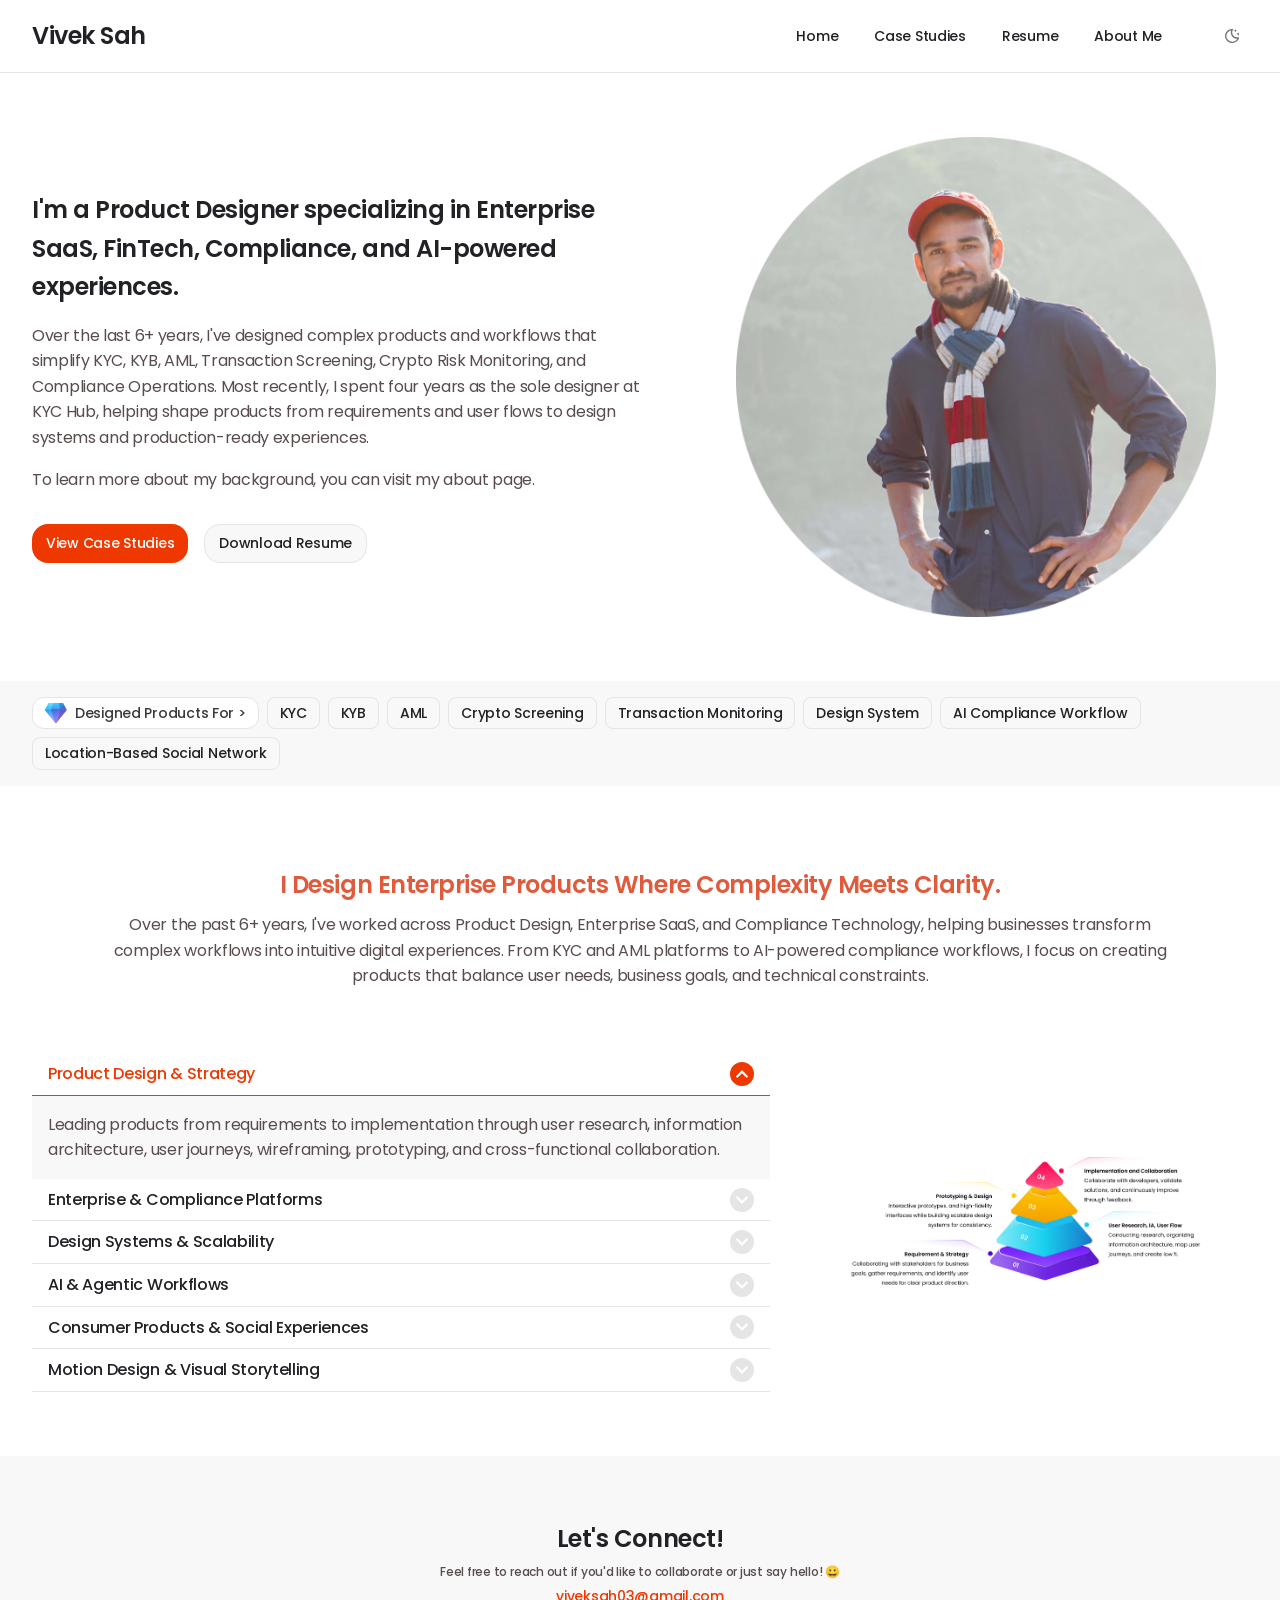
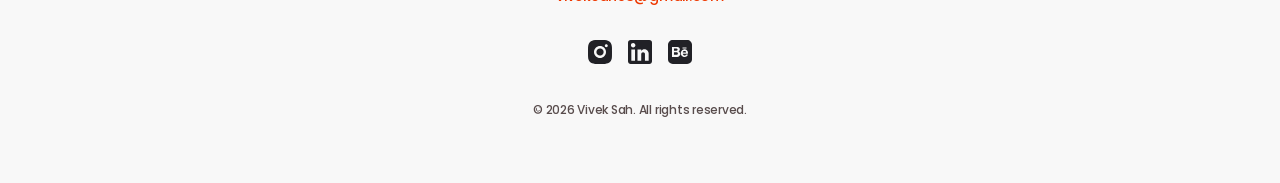
==== index.html @ 3f72e516 "Initial portfolio" ====
<!DOCTYPE html>
<html lang="en">

<head>
    <meta charset="UTF-8">
    <meta name="viewport" content="width=device-width, initial-scale=1.0">
    <title>Vivek Sah | Product Designer</title>

    <link rel="stylesheet" href="css/style.css">
    <link rel="preconnect" href="https://fonts.googleapis.com">
    <script src="https://ajax.googleapis.com/ajax/libs/jquery/3.5.1/jquery.min.js"></script>
</head>

<body>
    <div id="cursorGlow"></div>

    <header>
        <div
            style="display: flex; width: 100%; border-bottom: 1px solid var(--stroke); background-color: var(--primarycard);">

            <nav class="navbar">
                <div class="logo">Vivek Sah</div>
                <div class="navElement">
                    <div class="nav-links">
                        <a href="index.html" class="buttonText textButton">Home</a>
                        <a href="case-studies.html" class="buttonText textButton">Case Studies</a>
                        <a href="assets/Resume_2026_Vivek Sah.pdf" target="_blank"
                            class="buttonText textButton">Resume</a>
                        <a href="about.html" class="buttonText textButton">About Me</a>
                    </div>
                </div>

                <div class="colorModeSwitch">
                    <!-- <label for="darkMode" class="details">Dark Mode</label> -->

                    <label class="switch">
                        <input type="checkbox" name="darkModeSwitch" id="darkMode" value="on" onclick="setDarkMode()">
                        <!--<svg class="themeToggleMoon" width="17" height="16" viewBox="0 0 17 16" fill="none"
                        xmlns="http://www.w3.org/2000/svg">
                        <path
                            d="M14.3892 9.99071C13.4877 10.1674 12.5582 10.1424 11.6676 9.91724C10.7769 9.69213 9.94711 9.27259 9.23782 8.68874C8.52853 8.10488 7.95732 7.37121 7.56522 6.54041C7.17312 5.70961 6.96985 4.80229 6.97002 3.8836C6.97002 2.75038 7.21891 1.68794 7.7478 0.772493C6.4594 0.772899 5.1961 1.12888 4.09705 1.80123C2.998 2.47358 2.10583 3.43622 1.5188 4.58311C0.931774 5.73001 0.672665 7.01667 0.770012 8.30139C0.867359 9.5861 1.31739 10.819 2.07053 11.8644C2.82367 12.9097 3.8507 13.7269 5.03852 14.226C6.22633 14.7251 7.52884 14.8866 8.80259 14.6929C10.0763 14.4992 11.2719 13.9576 12.2576 13.128C13.2433 12.2983 13.981 11.2127 14.3892 9.99071ZM11.345 1.55027L11.3792 1.61249L11.4422 1.64749L11.38 1.68172L11.345 1.74472L11.3108 1.68249L11.2478 1.64749L11.31 1.61327L11.345 1.55027ZM14.3589 5.05027L14.4966 5.30149L14.7478 5.43916L14.4966 5.57683L14.3589 5.82805L14.2212 5.57683L13.97 5.43916L14.2212 5.30149L14.3589 5.05027Z"
                            stroke="#757575" stroke-width="1.5" />
                    </svg>-->
                        <svg class="themeToggleSun" width="14" height="14" viewBox="0 0 14 14" fill="none"
                            xmlns="http://www.w3.org/2000/svg">
                            <path fill-rule="evenodd" clip-rule="evenodd"
                                d="M7.63637 11.4546V14H6.36363V11.4546H7.63637ZM10.5998 9.69986L12.3997 11.4998L11.4998 12.3997L9.69986 10.5998L10.5998 9.69986ZM3.40018 9.69986L4.30014 10.5998L2.50022 12.3997L1.60027 11.4998L3.40018 9.69986ZM7.00001 3.52049C8.92169 3.52049 10.4795 5.0783 10.4795 7.00001C10.4795 8.92169 8.92169 10.4795 7.00001 10.4795C6.54283 10.4804 6.08997 10.391 5.66742 10.2165C5.24487 10.0419 4.86095 9.78563 4.53767 9.46235C4.21439 9.13908 3.95812 8.75515 3.78356 8.3326C3.609 7.91005 3.51959 7.4572 3.52046 7.00001C3.52046 5.0783 5.0783 3.52049 7.00001 3.52049ZM7.00001 4.79319C5.78121 4.79319 4.79319 5.78124 4.79319 7.00243C4.79264 7.29207 4.84928 7.57897 4.95987 7.84666C5.07045 8.11436 5.2328 8.35759 5.4376 8.5624C5.85125 8.97604 6.41258 9.20791 7.00001 9.20681V4.79319ZM14 6.36363V7.63637H11.4546V6.36363H14ZM2.54545 6.36363V7.63637H0V6.36363H2.54545ZM2.50022 1.60027L4.30014 3.40018L3.40018 4.30014L1.60027 2.50022L2.50022 1.60027ZM11.4998 1.60027L12.3997 2.50022L10.5998 4.30014L9.69986 3.40018L11.4998 1.60027ZM7.63634 0V2.54545H6.3636V0H7.63634Z"
                                fill="white" />
                        </svg>
                        <svg class="themeToggleMoon" width="14" height="14" viewBox="0 0 14 14" fill="none"
                            xmlns="http://www.w3.org/2000/svg">
                            <path fill-rule="evenodd" clip-rule="evenodd"
                                d="M7.84566 1.01613C7.42285 1.72375 7.21243 2.56308 7.21243 3.48766C7.21231 4.21729 7.37941 4.93857 7.7015 5.59843C8.0236 6.25812 8.49397 6.84065 9.07652 7.30433C9.65914 7.76792 10.3414 8.10191 11.0729 8.28077C11.8045 8.45946 12.5688 8.4792 13.3093 8.33898L14.49 8.11494L14.1086 9.21839C13.6862 10.4402 12.9228 11.5263 11.9032 12.3559C10.8837 13.1852 9.64649 13.727 8.32925 13.9206C7.01199 14.1141 5.66429 13.9521 4.43592 13.4532C3.20753 12.9541 2.14451 12.137 1.3656 11.0919C0.586789 10.0467 0.121428 8.81367 0.0206845 7.52925C-0.0799929 6.24467 0.188219 4.9573 0.795335 3.81049C1.40247 2.6639 2.32581 1.70077 3.46236 1.02848C4.59894 0.356407 5.90656 0.000545424 7.2389 0H8.45334L7.84566 1.01613ZM6.10566 1.52596C5.4268 1.65425 4.77285 1.89731 4.1777 2.24925C3.26115 2.79143 2.51672 3.56765 2.02711 4.49232C1.53746 5.4172 1.3209 6.45533 1.4021 7.49132C1.48336 8.52708 1.85895 9.52135 2.48697 10.3642C3.11517 11.2071 3.97261 11.8661 4.9633 12.2686C5.95394 12.6709 7.04066 12.8013 8.10296 12.6452C9.16537 12.4889 10.1631 12.0519 10.9853 11.383C11.5179 10.9496 11.9623 10.4286 12.3029 9.84818C11.7688 9.84759 11.2343 9.78579 10.7134 9.65854C9.78124 9.43068 8.91195 9.00556 8.16957 8.41484C7.42726 7.82401 6.82903 7.08117 6.41862 6.24056C6.00827 5.39989 5.79531 4.48162 5.79544 3.55205C5.79544 2.85313 5.89444 2.17004 6.10566 1.52596Z"
                                fill="#757575" />
                            <path
                                d="M13.8148 4.43675L15 5.00745L13.8148 5.57726L13.2244 6.72305L12.6341 5.57726L11.4488 5.00745L12.6341 4.43675L13.2244 3.29096L13.8148 4.43675Z"
                                fill="#757575" />
                            <path
                                d="M10.8886 1.24635L11.8868 1.72707L10.8886 2.20779L10.3922 3.17188L9.89497 2.20779L8.89678 1.72707L9.89497 1.24635L10.3922 0.282259L10.8886 1.24635Z"
                                fill="#757575" />
                        </svg>


                    </label>
                </div>

                <div class="hamburgerMenu">
                    <svg class="hamburgerIcon" width="16" height="12" viewBox="0 0 16 12" fill="none"
                        xmlns="http://www.w3.org/2000/svg">
                        <path d="M1 11H15M1 6H15M1 1H15" stroke="var(--extraDark)" stroke-width="2"
                            stroke-linecap="round" stroke-linejoin="round" />
                    </svg>
                    <svg class="drawerCloseIcon" width="13" height="13" viewBox="0 0 13 13" fill="none"
                        xmlns="http://www.w3.org/2000/svg">
                        <path d="M1.25 1.25L11.25 11.25M1.25 11.25L11.25 1.25" stroke="var(--extraDark)"
                            stroke-width="2.5" stroke-linecap="round" stroke-linejoin="round" />
                    </svg>



                </div>




            </nav>
        </div>
    </header>
    <div class="drawer">
        <div class="drawerlinks">
            <a href="index.html" class="buttonText textButton">Home</a>
            <a href="case-studies.html" class="buttonText textButton">Case Studies</a>
            <a href="assets/Resume_2026_Vivek Sah.pdf" target="_blank" class="buttonText textButton">Resume</a>
            <a href="about.html" class="buttonText textButton">About Me</a>
        </div>
    </div>

    <div id="productModal" class="modal">

        <div class="modalContent">

            <button class="closeModal">&times;</button>

            <div class="modalImage">
                <img id="modalImg" src="" alt="">
            </div>

            <div class="modalBody">

                <span id="modalCategory" class="modalCategory snippet"></span>

                <h2 id="modalTitle" class="primaryHeading"></h2>

                <p id="modalDescription" class="details"></p>

                <div id="modalTags" class="modalTags snippet"></div>
                <div class="navButton">
                    <div class="modalNavigation">

                        <button id="prevProject" class="modalNavBtn ">
                            ← Previous
                        </button>

                        <button id="nextProject" class="modalNavBtn">
                            Next →
                        </button>

                    </div>
                </div>

            </div>

        </div>

    </div>

    <div class="mainScreen reveal">

        <section> <!--Hero Section-->

            <div class="heroContent">
                <div class="textContent">
                    <p class="primaryHeading">I'm a Product Designer specializing in Enterprise SaaS, FinTech,
                        Compliance,
                        and AI-powered experiences.</p>

                    <p class="details">Over the last 6+ years, I've designed complex products and workflows that
                        simplify
                        KYC, KYB, AML, Transaction Screening, Crypto Risk Monitoring, and Compliance Operations. Most
                        recently, I spent four years as the sole designer at KYC Hub, helping shape products from
                        requirements and user flows to design systems and production-ready experiences.</p>

                    <p class="details">To learn more about my background, you can visit my about page.</p>
                </div>
                <div class="heroButtons">
                    <a href="#" class="button buttonText">View Case Studies</a>
                    <a href="assets/Resume_2026_Vivek Sah.pdf" target="_blank" class="extraButton buttonText">Download
                        Resume</a>
                </div>
            </div>
            <div class="heroImage">
                <img src="assets/heroImage.png" alt="Hero Image">
            </div>
        </section>
        <div style="display: flex; background-color: var(--bg2); width: 100%; ">
            <div class="caraousel">

                <div class="caraouselHero">
                    <svg width="22" height="20" viewBox="0 0 22 20" fill="none" xmlns="http://www.w3.org/2000/svg">
                        <path
                            d="M8.65783 0H3.85037C3.70764 4.78952e-06 3.56773 0.0397217 3.44628 0.114707C3.32484 0.189693 3.22665 0.29699 3.16271 0.424595L0.0859375 6.57814H7.01329L8.65783 0Z"
                            fill="url(#paint0_linear_1_32778)" />
                        <path
                            d="M14.5273 6.57814L12.8828 0H17.6903C17.833 4.78952e-06 17.9729 0.0397217 18.0944 0.114707C18.2158 0.189693 18.314 0.29699 18.3779 0.424595L21.4547 6.57814H14.5273Z"
                            fill="url(#paint1_linear_1_32778)" />
                        <path
                            d="M7.71771 0.583048C7.75923 0.41657 7.85523 0.268754 7.99042 0.163107C8.12562 0.0574598 8.29225 4.74e-05 8.46383 0H13.079C13.2506 4.74e-05 13.4172 0.0574598 13.5524 0.163107C13.6876 0.268754 13.7836 0.41657 13.8251 0.583048L15.3635 6.73659C15.3789 6.79813 15.3866 6.86018 15.3866 6.92274H6.15625C6.15632 6.85998 6.16407 6.79747 6.17933 6.73659L7.71771 0.583048Z"
                            fill="url(#paint2_linear_1_32778)" />
                        <path
                            d="M7.02764 6.1543H0.294119L0.0818214 6.57889C0.0152814 6.71138 -0.0115519 6.86027 0.00455095 7.00766C0.0206538 7.15504 0.0790065 7.29463 0.172586 7.40962L10.1721 19.7167C10.2429 19.8036 10.3319 19.874 10.4328 19.9229C10.5337 19.9718 10.6441 19.998 10.7562 19.9998C10.8684 20.0016 10.9795 19.9788 11.0819 19.9331C11.1843 19.8874 11.2754 19.8198 11.349 19.7352L7.02764 6.1543Z"
                            fill="url(#paint3_linear_1_32778)" />
                        <path
                            d="M10.1953 19.7352L14.5166 6.1543H21.2502L21.4625 6.57889C21.529 6.71138 21.5558 6.86027 21.5397 7.00766C21.5236 7.15504 21.4653 7.29463 21.3717 7.40962L11.3722 19.7167C11.3013 19.8036 11.2123 19.874 11.1114 19.9229C11.0105 19.9718 10.9002 19.998 10.788 19.9998C10.6759 20.0016 10.5648 19.9788 10.4624 19.9331C10.36 19.8874 10.2689 19.8198 10.1953 19.7352Z"
                            fill="url(#paint4_linear_1_32778)" />
                        <path
                            d="M6.32516 6.1543L6.17901 6.73735C6.14493 6.87431 6.14919 7.01801 6.19132 7.15271L10.0373 19.4598C10.0864 19.616 10.184 19.7524 10.316 19.8493C10.448 19.9462 10.6074 19.9984 10.7711 19.9984C10.9348 19.9984 11.0942 19.9462 11.2262 19.8493C11.3582 19.7524 11.4558 19.616 11.5049 19.4598L15.3509 7.15271C15.393 7.01801 15.3973 6.87431 15.3632 6.73735L15.217 6.1543H6.32516Z"
                            fill="url(#paint5_linear_1_32778)" />
                        <path
                            d="M3.84625 1.48626e-06C3.70352 6.27577e-06 3.56361 0.0397232 3.44217 0.114709C3.32072 0.189695 3.22254 0.296992 3.15859 0.424596L0.0818214 6.57814C0.0152814 6.71063 -0.0115519 6.85953 0.00455095 7.00691C0.0206538 7.15429 0.0790065 7.29388 0.172586 7.40887L10.1721 19.716C10.2442 19.8047 10.3352 19.8762 10.4385 19.9254C10.5417 19.9745 10.6546 20 10.769 20C10.8833 20 10.9963 19.9745 11.0995 19.9254C11.2028 19.8762 11.2938 19.8047 11.3659 19.716L21.3654 7.40887C21.4592 7.29403 21.5179 7.15452 21.5342 7.00714C21.5506 6.85975 21.524 6.71077 21.4577 6.57814L18.3809 0.424596C18.3169 0.296758 18.2184 0.189306 18.0967 0.114304C17.975 0.0393028 17.8347 -0.000279558 17.6917 1.48626e-06H3.84625Z"
                            fill="url(#paint6_linear_1_32778)" fill-opacity="0.7" />
                        <defs>
                            <linearGradient id="paint0_linear_1_32778" x1="7.43327" y1="-2.7414" x2="3.87037"
                                y2="5.78433" gradientUnits="userSpaceOnUse">
                                <stop stop-color="#9FF0F9" />
                                <stop offset="1" stop-color="#29C3FF" />
                            </linearGradient>
                            <linearGradient id="paint1_linear_1_32778" x1="15.9442" y1="-2.37097e-08" x2="20.004"
                                y2="10.2026" gradientUnits="userSpaceOnUse">
                                <stop stop-color="#0FAFFF" />
                                <stop offset="1" stop-color="#102784" />
                            </linearGradient>
                            <linearGradient id="paint2_linear_1_32778" x1="10.7714" y1="0" x2="10.7714" y2="8.65342"
                                gradientUnits="userSpaceOnUse">
                                <stop stop-color="#3BD5FF" />
                                <stop offset="1" stop-color="#367AF2" />
                            </linearGradient>
                            <linearGradient id="paint3_linear_1_32778" x1="2.00327" y1="3.3852" x2="10.489" y2="19.7536"
                                gradientUnits="userSpaceOnUse">
                                <stop stop-color="#0094F0" />
                                <stop offset="1" stop-color="#6CE0FF" />
                            </linearGradient>
                            <linearGradient id="paint4_linear_1_32778" x1="24.2146" y1="-0.768443" x2="11.5706"
                                y2="18.1968" gradientUnits="userSpaceOnUse">
                                <stop stop-color="#1B44B1" />
                                <stop offset="1" stop-color="#2052CB" />
                            </linearGradient>
                            <linearGradient id="paint5_linear_1_32778" x1="10.7649" y1="1.30838" x2="10.7649"
                                y2="19.9998" gradientUnits="userSpaceOnUse">
                                <stop stop-color="#2052CB" />
                                <stop offset="1" stop-color="#0FAFFF" />
                            </linearGradient>
                            <linearGradient id="paint6_linear_1_32778" x1="-2.1873" y1="-18.8329" x2="15.0211"
                                y2="21.6189" gradientUnits="userSpaceOnUse">
                                <stop offset="0.533" stop-color="#FF6CE8" stop-opacity="0" />
                                <stop offset="1" stop-color="#FF6CE8" />
                            </linearGradient>
                        </defs>
                    </svg>

                    <p class="snippetHeader">Designed Products For ></p>
                </div>

                <div class="chips" data-title="Know Your Customer (KYC) Platform"
                    data-category="Enterprise Compliance Platform"
                    data-description="<b>Overview</b><br>The KYC platform enabled organizations to verify customer identities through configurable compliance workflows. Businesses could create custom verification journeys by combining multiple checks, while end users completed these checks through a secure verification portal. My responsibility was to redesign the entire experience, making complex compliance processes intuitive for both administrators and customers.<br><br><b>The Challenge</b><br>When I joined the project, the KYC module contained outdated interfaces, incomplete user journeys, and supported only a limited number of verification checks. As regulatory requirements evolved, new verification methods needed to be integrated without increasing complexity for either businesses or end users.<br><br>Another major challenge was translating highly technical backend responses&mdash;often thousands of lines of JSON returned from government verification systems&mdash;into clear, actionable reports that compliance teams could understand at a glance.<br><br><b>My Role</b><br>As the sole Product Designer, I owned the complete UX and UI design process from requirements to developer handoff.<br><br>I designed:<br>&bull; Configurable KYC workflow builder for enterprise clients<br>&bull; Customer verification journeys delivered through email invitations<br>&bull; Document collection, live video verification, voice analysis, and identity verification screens<br>&bull; Status tracking and notification flows<br>&bull; Compliance dashboards for reviewing completed checks<br>&bull; Interactive verification reports and downloadable PDF reports<br>&bull; Information architecture and data visualization for complex government verification responses<br><br>I collaborated closely with product managers and developers to ensure every workflow aligned with backend capabilities while remaining simple and intuitive for users.<br><br><b>Design Approach</b><br>A significant part of the project involved analyzing complex API responses from multiple verification providers. Rather than exposing raw technical data, I summarized critical information into structured reports, making it easier for compliance teams to review customer verification results efficiently.<br><br>I also designed reusable patterns that allowed newly introduced compliance checks to be integrated into the platform without redesigning the entire experience, making the product more scalable as regulations evolved.<br><br><b>Impact</b><br>The redesigned KYC experience established a scalable foundation for future verification workflows. By simplifying complex compliance data into intuitive user experiences, the platform enabled organizations to onboard customers more efficiently while providing compliance teams with clear, actionable verification reports. <br><br><b><i>Design Highlight :</i></b> Transformed complex government verification responses and large API payloads into concise, human-readable compliance reports, reducing cognitive load for enterprise users.<br>"
                    data-image="images/kycDashboard.png"
                    data-tags="UI/UX Design, UX Strategy, Enterprise SaaS, Workflow Design, Information Architecture, Dashboard Design, Data Visualization, Design Systems, Prototyping, Developer Handoff">
                    <p class="buttonText">KYC</p>
                </div>
                <div class="chips" data-title="Know Your Business (KYB) Platform"
                    data-category="Enterprise Compliance Platform"
                    data-description="<b>Overview</b><br>The KYB (Know Your Business) platform enabled organizations to verify corporate entities through comprehensive compliance workflows. Unlike traditional KYC, business verification involved multiple legal entities, directors, shareholders, Ultimate Beneficial Owners (UBOs), and interconnected corporate structures. My role was to transform this highly complex ecosystem into an intuitive experience that compliance teams could navigate with confidence.<br><br><b>The Challenge</b><br>Business verification extended far beyond a single company profile. A corporate entity could contain multiple subsidiaries, directors, shareholders, and UBOs, each requiring their own verification and compliance checks. This created deeply nested corporate hierarchies that were difficult to visualize, navigate, and monitor.<br><br>The biggest challenge was enabling users to understand the health of an entire corporate structure without overwhelming them with information. Compliance teams needed instant visibility into failed checks, pending verifications, ownership structures, and business relationships across every level of the hierarchy.<br><br><b>My Role</b><br>As the sole Product Designer, I owned the end-to-end design of the KYB experience.<br><br>I designed:<br>&bull; Corporate onboarding and verification workflows<br>&bull; Multi-level Data Rooms for business document collection<br>&bull; Multi-user collaboration with delegated verification tasks<br>&bull; Business profiles powered by government registry data<br>&bull; UBO and shareholding visualization<br>&bull; Director and individual verification journeys<br>&bull; Compliance dashboards and enterprise reporting<br>&bull; Interactive PDF reports<br>&bull; Navigation systems for deeply nested corporate structures<br><br>I collaborated closely with product managers and engineers to ensure the experience remained scalable while supporting evolving regulatory requirements.<br><br><b>Design Approach</b><br>The most challenging aspect of the project was representing unlimited corporate hierarchies in a way that remained easy to navigate.<br><br>Inspired by node-based systems commonly used in visual effects software, I designed an expandable hierarchical navigation model that allowed users to progressively explore corporate structures instead of loading every entity simultaneously.<br><br>Each node represented a company or individual and could be expanded to reveal its child entities. Warning indicators propagated upward through the hierarchy, allowing compliance teams to immediately identify risks even when issues originated several levels deep. This dramatically improved navigation while reducing cognitive overload in enterprise workflows.<br><br>To support distributed business verification, I also designed collaborative Data Rooms where organizations could invite colleagues to complete assigned compliance tasks, enabling multiple stakeholders to participate in the verification process while maintaining workflow dependencies.<br><br><b>Impact</b><br>The redesigned KYB platform transformed one of the most complex compliance workflows into a structured and scalable experience. By combining hierarchical navigation, collaborative verification, and enterprise reporting, the platform enabled compliance teams to efficiently manage large corporate structures while quickly identifying risks across interconnected entities. <br><br><b><i>Design Highlight :</i></b> Designed a scalable node-based navigation system for unlimited corporate hierarchies, allowing compliance teams to instantly identify risks across deeply nested business structures without losing context.<br>"
                    data-image="images/kybDashboard.png"
                    data-tags="Product Design, Enterprise SaaS, Information Architecture, Complex Data Visualization, Workflow Design, Dashboard Design, Interaction Design, Design Systems, UX Strategy, Developer Collaboration">
                    <p class="buttonText">KYB</p>
                </div>
                <div class="chips" data-title="Anti-Money Laundering (AML) Platform"
                    data-category="Risk & Compliance Platform"
                    data-description="<b>Simplifying global sanctions and risk screening through intelligent search and entity resolution</b><br><br><b>Overview</b><br>The AML (Anti-Money Laundering) platform enabled financial institutions to screen individuals and organizations against global sanctions lists, politically exposed persons (PEPs), watchlists, adverse media, and other risk intelligence sources. My role was to redesign the platform to help compliance teams quickly identify genuine risks while minimizing false positives.<br><br><b>The Challenge</b><br>AML screening relies on data aggregated from multiple global sources, often returning hundreds or even thousands of potential matches for a single search. Compliance analysts needed to determine whether a result represented the correct entity while reviewing sanctions, watchlists, adverse media, ownership structures, and business relationships.<br><br>The challenge was not simply displaying data&mdash;it was helping users efficiently refine searches, resolve ambiguous matches, and understand complex relationships without becoming overwhelmed.<br><br><b>My Role</b><br>As the Product Designer, I redesigned the AML screening experience from search to investigation.<br><br>My contributions included:<br>&bull; Advanced entity search with rich filtering and refinement<br>&bull; Entity Resolution workflows for reviewing potential matches<br>&bull; Match scoring and confidence indicators<br>&bull; AI-assisted search refinement using natural language context<br>&bull; Comprehensive entity profile pages with risk summaries<br>&bull; Relationship graphs for businesses and related individuals<br>&bull; Adverse Media exploration with tagging, scoring, and filtering<br>&bull; Sanctions, PEP, and Watchlist visualization<br>&bull; Ongoing monitoring and scheduled screening workflows<br>&bull; Alert configuration for changes in entity risk status<br><br><b>Design Approach</b><br>Rather than exposing users to large volumes of raw screening data, I focused on progressive investigation.<br><br>The experience began with a concise risk summary, allowing analysts to quickly assess whether an entity required further review. From there, users could progressively drill into detailed profiles, relationship networks, adverse media, and regulatory information only when necessary.<br><br>To improve search accuracy, I designed advanced filtering and an Entity Resolution workflow that helped analysts compare potential matches, reduce false positives, and identify the most relevant result.<br><br>One of the key additions was AI-assisted search refinement, allowing users to provide additional contextual information about an entity. The system used this context to progressively narrow search results, improving both efficiency and accuracy.<br><br><b>Impact</b><br>The redesigned AML platform transformed complex global screening into a structured investigation workflow. By combining intelligent search, entity resolution, relationship visualization, AI-assisted refinement, and continuous monitoring, the experience enabled compliance teams to investigate high-risk entities more efficiently while reducing the effort required to navigate large datasets."
                    data-image="images/AML.png"
                    data-tags="Product Design, Enterprise SaaS, Information Architecture, Data Visualization, Entity Resolution, Search Experience Design, Relationship Mapping, AI-Assisted UX, Dashboard Design, Workflow Design">
                    <p class="buttonText">AML</p>
                </div>
                <div class="chips" data-title="Crypto Screening Platform" data-category="Blockchain Risk Intelligence"
                    data-description="<b>Visualizing blockchain transactions and risk intelligence for crypto investigations</b><br><br><b>Overview</b><br>The Crypto Screening platform helped compliance teams investigate cryptocurrency wallets, monitor blockchain transactions, assess financial risks, and detect suspicious activity. As cryptocurrency adoption accelerated, the platform enabled organizations to screen wallets, trace fund movements, and perform continuous monitoring across blockchain networks.<br><br><b>The Challenge</b><br>Blockchain data is inherently complex. A single wallet can be connected to thousands of transactions, multiple counterparties, and various cryptocurrencies. Compliance analysts needed to understand where funds originated, where they moved, and whether any wallet or transaction was associated with high-risk activity.<br><br>The challenge was to transform large, interconnected blockchain datasets into an intuitive investigation experience that allowed users to quickly identify suspicious behavior without getting lost in transaction history.<br><br><b>My Role</b><br>As the Product Designer, I designed the complete investigation experience across wallet screening, blockchain visualization, and monitoring workflows.<br><br>My contributions included:<br>&bull; Wallet and transaction search experiences<br>&bull; Wallet profile dashboards with risk summaries<br>&bull; Risk scoring (0&ndash;100) and key risk indicators<br>&bull; Interactive blockchain transaction visualization<br>&bull; Expandable transaction graphs with drill-down capabilities<br>&bull; Wallet investigation and monitoring workflows<br>&bull; Rule-based alert configuration<br>&bull; AI &amp; ML-assisted remediation platform<br>&bull; Wallet reports with transaction analytics and volume distribution<br>&bull; Cryptocurrency-specific dashboards and flow visualizations<br><br><b>Design Approach</b><br>The core challenge was helping analysts investigate blockchain activity visually rather than through endless tables of transactions.<br><br>I designed an interactive node-based blockchain graph where every transaction and wallet could be explored progressively. Users could expand transaction paths, inspect connected wallets, initiate screenings, view wallet profiles, or report suspicious activity directly from the visualization.<br><br>To support continuous compliance, I also designed investigation workflows where analysts could add wallets to monitoring lists, define rule-based conditions, and receive alerts whenever suspicious transactions or behavioral patterns matched predefined criteria.<br><br>The reporting experience combined wallet intelligence, transaction summaries, risk indicators, volume distribution, and key behavioral metrics into a single investigation dashboard, allowing analysts to understand a wallet's overall risk without manually reviewing every transaction.<br><br><b>Impact</b><br>The redesigned Crypto Screening platform transformed blockchain analysis into an intuitive visual investigation experience. By combining interactive transaction graphs, intelligent search, risk scoring, continuous monitoring, and AI-assisted remediation, the platform enabled compliance teams to investigate crypto activity more efficiently while maintaining visibility across complex blockchain networks."
                    data-image="images/cryptoDashboard.png"
                    data-tags="Product Design, Enterprise SaaS, Blockchain UX, Data Visualization, Network Graph Design, Workflow Design, Dashboard Design, Risk Analysis, AI-Assisted UX, Information Architecture">
                    <p class="buttonText">Crypto Screening</p>
                </div>
                <div class="chips" data-title="Transaction Monitoring System" data-category="Financial Crime Prevention"
                    data-description="<b>Designing an enterprise-grade AML transaction monitoring platform for banks using automation, AI, workflow orchestration, and configurable compliance systems.</b><br><br><b>Overview</b><br>The Transaction Monitoring platform was built as a complete enterprise solution for banks and financial institutions to monitor customer activity, accounts, and financial transactions in real time. Unlike traditional compliance dashboards, this platform handled the entire lifecycle&mdash;from data ingestion and rule configuration to alert remediation, investigation, regulatory reporting, user management, and AI-assisted decision making.<br><br>The system supported both historical and live transaction monitoring while enabling organizations to configure their own compliance rules, automate investigations, and significantly reduce manual operational effort.<br><br><b>The Challenge</b><br>Banks receive millions of transactions every day, each originating from different banking systems with completely different data structures.<br><br>Before monitoring could even begin, data had to be imported, mapped, validated, categorized, linked to customers and accounts, processed through configurable compliance rules, and finally investigated by multiple compliance teams.<br><br>The challenge wasn't simply designing dashboards&mdash;it was designing an ecosystem where highly technical implementation teams, compliance analysts, reviewers, approvers, administrators, and auditors could all work together without increasing operational complexity.<br><br><b>My Role</b><br>As the sole Product Designer, I designed the platform end-to-end, collaborating closely with Product Managers, Engineering, and Compliance teams.<br><br>My responsibilities included designing:<br>&bull; Data ingestion &amp; mapping workflows<br>&bull; Customer, Account &amp; Transaction datasets<br>&bull; Rule Engine<br>&bull; Sandbox testing environment<br>&bull; Compliance approval workflow<br>&bull; Alert Management<br>&bull; Investigation dashboards<br>&bull; Remediation workflows<br>&bull; AI &amp; ML-assisted alert resolution<br>&bull; Reporting &amp; regulatory filing<br>&bull; Customer, Account &amp; Transaction profiles<br>&bull; User Access Management (UAM)<br>&bull; Personalization &amp; theming<br>&bull; Enterprise Design System<br><br><b>Key Design Challenges</b><br><br><b>1. Simplifying Complex Data Ingestion</b><br>Every financial institution stores customer, account, and transaction data differently.<br><br>Instead of overwhelming users with technical configuration screens, I designed a guided ingestion workflow where users:<br>&bull; Selected the data type (Customer, Account, Transaction)<br>&bull; Reused previous mapping templates or created new ones<br>&bull; Uploaded sample data for automatic attribute detection<br>&bull; Mapped fields visually<br>&bull; Created additional custom attributes without impacting compliance rules<br>&bull; Configured batch uploads or real-time API integrations<br><br>Large offline imports were processed asynchronously with progress indicators, notifications, and detailed completion summaries.<br><br><b>2. Making Massive Datasets Usable</b><br>Once data entered the platform, users needed to navigate millions of records efficiently.<br><br>I designed dataset dashboards that summarized:<br>&bull; Total records<br>&bull; Alert counts<br>&bull; Severity distribution<br>&bull; Applied compliance rules<br>&bull; Search &amp; filtering<br>&bull; Rule assignment<br>&bull; Dataset insights<br><br>Each dataset was deeply connected with Customer, Account, and Transaction profiles, allowing investigators to move between related entities without losing context.<br><br><b>3. Safe Rule Configuration</b><br>One of the biggest product risks was publishing an incorrect compliance rule.<br><br>A poorly configured rule could instantly generate thousands&mdash;or even millions&mdash;of false alerts across both historical and live transaction data.<br><br>To eliminate this risk, I designed a controlled governance workflow.<br><br>Instead of allowing direct publishing, every rule followed a structured lifecycle:<br>Creator &rarr; Reviewer &rarr; Sandbox Testing &rarr; Approver &rarr; Publisher<br><br>A dedicated Sandbox environment allowed reviewers to test rules against large sample datasets before deployment.<br><br>Every review included:<br>&bull; Comments<br>&bull; Chat<br>&bull; Audit logs<br>&bull; Status tracking<br>&bull; Version history<br>&bull; Rollbacks<br><br>This significantly reduced operational risk while giving compliance teams confidence before activating new monitoring logic.<br><br><b>4. Automating Alert Remediation</b><br>Alert management was another major UX challenge.<br><br>Thousands of alerts could be generated daily.<br><br>Rather than relying on manual assignment, I designed an automation engine that distributed alerts based on:<br>&bull; Compliance officer roles<br>&bull; Team quotas<br>&bull; Workload capacity<br>&bull; Configurable business conditions<br><br>Alerts automatically progressed through configurable approval workflows while maintaining complete audit trails, comments, chat history, regulatory actions, and investigation logs.<br><br>The result was a collaborative remediation platform instead of isolated alert queues.<br><br><b>5. AI &amp; Machine Learning Assisted Investigation</b><br>One of the most innovative parts of the platform was integrating Machine Learning into repetitive compliance decisions.<br><br>Compliance officers frequently resolved identical alerts for trusted customers.<br><br>Instead of forcing analysts to repeat the same work, we designed an ML-assisted workflow that learned from previous remediation decisions.<br><br>When similar alerts appeared for the same customer under matching conditions, the system suggested&mdash;or automatically performed&mdash;the same resolution while notifying investigators and maintaining complete audit logs.<br><br>This dramatically reduced repetitive investigation work without sacrificing transparency or regulatory oversight.<br><br><b>6. Unified Customer Intelligence</b><br>Customer, Account, and Transaction modules were designed as interconnected investigation hubs rather than isolated pages.<br><br>Each profile combined:<br>&bull; Relationship graphs<br>&bull; Linked accounts<br>&bull; Transaction history<br>&bull; AML screening<br>&bull; Risk categories<br>&bull; Alerts<br>&bull; Rule matches<br>&bull; Behaviour analytics<br>&bull; AI-generated patterns<br>&bull; Velocity &amp; volume analysis<br>&bull; Complete activity logs<br><br>Investigators could understand an entity's entire financial behaviour from a single interface.<br><br><b>7. User Access Management (UAM)</b><br>One of the platform's largest administrative components was User Access Management.<br><br>Instead of assigning permissions directly to users, I designed a scalable hierarchy:<br>Permissions &rarr; Policies &rarr; Roles &rarr; Users / User Groups<br><br>Permissions were divided into:<br>&bull; Screen access<br>&bull; Action permissions<br><br>This hierarchy dramatically simplified administration while ensuring permission inheritance happened automatically whenever roles changed.<br><br><b>8. Personalization</b><br>Enterprise users spend hours inside monitoring platforms every day.<br><br>To improve comfort and productivity, I designed a lightweight personalization system where users could customize:<br>&bull; Theme colors<br>&bull; Typography<br>&bull; Border radius<br>&bull; Visual density<br>&bull; Interface styling<br><br>The system was intentionally simple, requiring only a small set of configurable design tokens while maintaining consistency across the application.<br><br><b>Impact</b><br>The final platform transformed transaction monitoring into a highly configurable enterprise compliance ecosystem.<br><br>It enabled banks to:<br>&bull; Import data from multiple banking systems<br>&bull; Configure compliance rules safely<br>&bull; Test rules before deployment<br>&bull; Automate alert assignment<br>&bull; Reduce repetitive investigations using ML<br>&bull; Collaborate through structured remediation workflows<br>&bull; Manage permissions at enterprise scale<br>&bull; Personalize analyst workspaces<br>&bull; Maintain complete auditability across the compliance lifecycle"
                    data-image="images/transactionMonitoring.png"
                    data-tags="Enterprise Product Design, Workflow Automation, Data Visualization, Information Architecture, Complex Dashboard Design, Design Systems, Compliance UX, Rule Engine Design, User Access Management (RBAC/UAM), AI & ML-Assisted UX, Behavior Analytics, Financial Crime Compliance, Cross-functional Product Design">
                    <p class="buttonText">Transaction Monitoring</p>
                </div>
                <div class="chips" data-title="Enterprise Design System & Workspace Personalization"
                    data-category="Design System"
                    data-description="<b>Building a scalable design system for a highly configurable compliance platform</b><br><br><b>Overview</b><br>As the Transaction Monitoring platform evolved into a large enterprise ecosystem, maintaining consistency across hundreds of screens, dashboards, graphs, forms, and workflows became increasingly challenging. I led the design of a reusable design system that not only standardized the product but also enabled organizations and individual users to personalize their workspace without compromising usability or consistency.<br><br>Unlike traditional design systems that remain static within design files, this system was built with runtime customization in mind, allowing administrators and compliance officers to modify themes, layouts, widgets, and visual preferences directly from the application.<br><br><b>The Challenge</b><br>Enterprise compliance platforms contain an enormous number of reusable UI patterns&mdash;from dashboards and forms to tables, graphs, workflows, and investigation screens. Different organizations also have unique preferences for data visualization, branding, and workspace layouts.<br><br>The challenge was to create a single design language that remained scalable across the platform while giving users the flexibility to personalize their experience without requiring engineering changes.<br><br><b>My Role</b><br>As the sole Product Designer, I established the visual foundation of the platform by designing:<br>&bull; Reusable component library<br>&bull; Typography system<br>&bull; Semantic color system<br>&bull; Design tokens &amp; variables<br>&bull; Form components and validation patterns<br>&bull; Dashboard layouts<br>&bull; Widget framework<br>&bull; Chart and graph components<br>&bull; Personalization controls<br>&bull; Theme management<br>&bull; Enterprise UI standards<br><br><b>Design Approach</b><br><br><b>Reusable Components for Enterprise Scale</b><br>I created a comprehensive component library covering buttons, cards, tables, filters, forms, inputs, dropdowns, navigation patterns, status indicators, modals, notifications, graphs, workflow nodes, and dashboard widgets.<br><br>Every component followed consistent spacing, interaction states, accessibility considerations, and reusable design tokens, enabling rapid development while maintaining visual consistency across hundreds of enterprise screens.<br><br><b>Configurable Typography &amp; Color System</b><br>Rather than hardcoding typography and colors, the system was designed around editable design tokens.<br><br>Users could personalize their workspace by selecting preferred:<br>&bull; Primary and secondary theme colors<br>&bull; Typography styles<br>&bull; Font weights<br>&bull; Interface density<br>&bull; Border radius<br>&bull; Card styling<br><br>These changes were applied across the entire application in real time without requiring developer intervention, making workspace personalization simple while preserving design consistency.<br><br><b>Personalized Dashboards &amp; Widget System</b><br>Compliance teams rarely need the same information. To accommodate different investigation workflows, I designed a modular widget framework that allowed users to customize their dashboards.<br><br>Users could:<br>&bull; Rearrange dashboard widgets<br>&bull; Choose preferred charts and visualizations<br>&bull; Select visible KPIs<br>&bull; Configure graph legends<br>&bull; Customize dashboard layouts<br>&bull; Save personalized workspace preferences<br><br>This allowed investigators, managers, and administrators to focus on the metrics most relevant to their responsibilities.<br><br><b>Standardizing Data Visualization</b><br>Data visualization played a central role throughout the platform.<br><br>I designed reusable graph components, chart legends, node-based canvases, and visualization patterns that maintained consistency across AML Screening, Crypto Screening, Transaction Monitoring, and reporting modules.<br><br>This ensured users interacted with familiar visualization patterns regardless of the module they were working in.<br><br><b>Flexible Forms Without Losing Consistency</b><br>Enterprise forms often differ between customers, making consistency difficult.<br><br>To address this, I designed reusable form components with configurable:<br>&bull; Labels<br>&bull; Placeholders<br>&bull; Helper text<br>&bull; Validation states<br>&bull; Required indicators<br>&bull; Error messaging<br>&bull; Field layouts<br><br>This provided flexibility for implementation teams while maintaining a unified user experience throughout the platform.<br><br><b>Impact</b><br>The design system became the visual backbone of the Transaction Monitoring platform, enabling faster product development, consistent user experiences, and scalable enterprise customization. By combining reusable components with runtime personalization, the platform balanced standardization with flexibility, allowing organizations and individual users to tailor their workspace without sacrificing usability or maintainability."
                    data-image="images/designSystem.png"
                    data-tags="Design Systems, Enterprise SaaS, Component Architecture, Design Tokens, Figma Variables, Dashboard Design, Data Visualization, Widget Systems, Information Architecture, UI Standardization, Runtime Theming, Personalization UX, Interaction Design">
                    <p class="buttonText">Design System</p>
                </div>
                <div class="chips" data-title="AI Compliance Workflow" data-category="AI-Powered Enterprise Platform"
                    data-description="<b>AI Compliance Workflow &amp; Agentic Automation</b><br><br>With the rapid adoption of AI across enterprise software, I helped design an AI-native compliance platform where intelligent agents assisted compliance officers in performing complex investigations, reviewing alerts, and automating repetitive decision-making processes.<br><br>The platform enabled organizations to build multi-agent workflows without writing code. Users could create AI agents, define their responsibilities, assign tools, knowledge sources, and permissions, then connect them together through a visual workflow builder to automate compliance operations.<br><br><b>My Contributions</b><br><br>&bull; Designed a visual Agent Workflow Builder where users could create, connect and orchestrate multiple AI agents through drag-and-drop workflows.<br>&bull; Built interfaces for AI Agent creation, allowing configuration of prompts, system instructions, knowledge sources, memory, tools, model selection and execution permissions.<br>&bull; Designed Human-in-the-loop approval workflows, ensuring AI recommendations remained reviewable before critical compliance actions.<br>&bull; Created dashboards for monitoring agent execution, reasoning history, task status, logs, confidence scores and performance metrics.<br>&bull; Designed AI-assisted investigation experiences where agents summarized complex compliance data, highlighted anomalies and generated actionable insights from large datasets.<br>&bull; Built interfaces for natural language search, allowing compliance officers to investigate entities using conversational prompts instead of complex filters.<br>&bull; Designed AI-generated risk summaries, report generation, compliance recommendations and workflow explanations, significantly reducing manual review effort.<br>&bull; Created reusable components for AI conversations, agent responses, execution timelines, approvals, citations, tool outputs and confidence indicators to maintain consistency across products.<br>&bull; Collaborated closely with product managers and engineering teams to ensure AI capabilities remained transparent, explainable and compliant with enterprise governance requirements.<br><br><b>Impact</b><br>The platform transformed traditional compliance operations into an AI-assisted decision support system, reducing repetitive manual work while keeping humans in control of final decisions. By combining intelligent agents with configurable workflows and enterprise-grade governance, the product enabled teams to investigate risks faster, automate routine processes, and scale compliance operations efficiently."
                    data-image="images/aiWorkflow.png"
                    data-tags="AI Agents, Agentic Workflow, Compliance AI, Workflow Builder, Enterprise SaaS, Human-in-the-Loop, AI Dashboard, Design System">
                    <p class="buttonText">AI Compliance Workflow</p>
                </div>
                <div class="chips" data-title="Real-World Meetup Platform"
                    data-category="Interest-Based Community Platform"
                    data-description="<b>Social Discovery &amp; Community Platform</b><br><br><b>Overview</b><br>I designed an end-to-end social platform from the ground up, including branding, mobile apps (Android &amp; iOS), web application, marketing assets, and the complete product experience. The platform's vision was to help strangers with shared interests connect safely, build communities, organize real-world meetups, and create meaningful social experiences through intelligent matching and community-driven interactions.<br><br>Unlike traditional social networks focused on content consumption, the product encouraged users to move from online conversations to trusted offline experiences using events, community ratings, and behavioral algorithms.<br><br><b>My Contributions</b><br><br>&bull; Designed the complete product ecosystem from concept to launch, including product architecture, UX flows, branding, visual identity, mobile applications, web platform, and marketing creatives.<br>&bull; Built an interest-based discovery system that matched users using location, age, interests, and configurable preferences to create highly relevant communities.<br>&bull; Designed community features including group discovery, group creation, moderation, community voting, group chats, direct messaging, and event management.<br>&bull; Created an intelligent reputation system where user ratings, event participation, feedback, and reports influenced moderation, recommendations, and trust across the platform.<br>&bull; Designed anti-spam and user safety mechanisms, including invitation limits, adaptive messaging cooldowns, reporting workflows, user preferences, and trust-based communication controls.<br>&bull; Designed event planning experiences with venue discovery, restaurant recommendations, nearby attractions, community ratings, offer integrations, and bill-splitting for group payments.<br>&bull; Created volunteer management workflows that allowed communities to organize activities, publish volunteer requests, and coordinate participation within local groups.<br>&bull; Designed a location-aware content feed that dynamically surfaced nearby events, groups, attractions, volunteer opportunities, and community posts based on user interests and travel location.<br>&bull; Built creator experiences including posts, comments, engagement, moderation tools, reporting systems, and community interaction workflows.<br>&bull; Designed persistent user sessions that restored ongoing events and conversations after app interruptions, ensuring a seamless real-world experience.<br>&bull; Created an integrated rewards and wallet experience where users earned points through positive community participation and redeemed them through partner businesses, supporting a blockchain-inspired reward ecosystem.<br>&bull; Collaborated closely with founders and engineering teams to transform complex behavioral logic into intuitive user experiences while balancing safety, engagement, and business objectives.<br><br><b>Impact</b><br>The platform combined elements of social networking, local discovery, event management, community moderation, and digital rewards into a single ecosystem. By designing trust-driven interactions, intelligent matching, reputation systems, and real-world engagement experiences, the product encouraged meaningful connections while maintaining a safe and scalable community environment."
                    data-image="images/socialApp.png"
                    data-tags="Social Platform, Community Design, Behavioral UX, Recommendation System, Trust & Safety, Gamification, Event Management, Group Chat, Direct Messaging, Location-Based Discovery, Community Moderation, Reputation System, Wallet Design, B2B Marketplace, Product Strategy, Mobile App Design, Web Application, UX Architecture">
                    <p class="buttonText">Location-Based Social Network</p>
                </div>

            </div>
        </div>

        <section class="flexCol g3"> <!--About Section-->
            <div class="overviewHeading">
                <p class="primaryHeading" style="color: var(--secondary); ">I Design Enterprise Products Where
                    Complexity Meets Clarity.</p>
                <p class=" details">Over the past 6+ years, I've worked across Product Design, Enterprise SaaS, and
                    Compliance Technology, helping businesses transform complex workflows into intuitive digital
                    experiences.
                    From KYC and AML platforms to AI-powered compliance workflows, I focus on creating products that
                    balance
                    user needs, business goals, and technical constraints.
                </p>
            </div>

            <div class="overview">
                <div class="accordion flexCol " style="width: stretch;">
                    <div class="accordionItem active">
                        <div class="accordionHeader flexRow g1 centerContent">
                            <p class=" header">Product Design & Strategy</p>
                            <svg class="accordionIconActive" width="24" height="24" viewBox="0 0 24 24" fill="none"
                                xmlns="http://www.w3.org/2000/svg">
                                <rect width="24" height="24" rx="12" fill="var(--primary)" />
                                <path
                                    d="M12.4663 8.55184L17.8069 13.8925C17.9305 14.0162 18 14.1839 18 14.3588C18 14.5336 17.9305 14.7013 17.8069 14.825L17.1844 15.448C17.0608 15.5714 16.8933 15.6406 16.7186 15.6406C16.544 15.6406 16.3765 15.5714 16.2529 15.448L12.0027 11.2154L7.75263 15.448C7.62899 15.5714 7.46149 15.6406 7.28686 15.6406C7.11224 15.6406 6.94474 15.5714 6.8211 15.448L6.19308 14.8255C6.06945 14.7018 6 14.5341 6 14.3593C6 14.1844 6.06945 14.0167 6.19308 13.893L11.5337 8.55184C11.6574 8.42821 11.8251 8.35876 12 8.35876C12.1749 8.35876 12.3426 8.42821 12.4663 8.55184Z"
                                    fill="white" />
                            </svg>
                            <svg class="accordionIconInactive" width="24" height="24" viewBox="0 0 24 24" fill="none"
                                xmlns="http://www.w3.org/2000/svg">
                                <rect x="24" y="24" width="24" height="24" rx="12" transform="rotate(-180 24 24)"
                                    fill="var(--stroke)" />
                                <path
                                    d="M11.5337 15.4482L6.19308 10.1075C6.06945 9.98383 6 9.81611 6 9.64124C6 9.46637 6.06945 9.29865 6.19308 9.17498L6.8156 8.55196C6.93924 8.42863 7.10674 8.35938 7.28136 8.35938C7.45599 8.35938 7.62349 8.42863 7.74713 8.55196L11.9972 12.7846L16.2474 8.55196C16.371 8.42863 16.5385 8.35938 16.7131 8.35938C16.8878 8.35938 17.0553 8.42863 17.1789 8.55196L17.8069 9.17448C17.9305 9.29815 18 9.46587 18 9.64074C18 9.81561 17.9305 9.98333 17.8069 10.107L12.4663 15.4482C12.3426 15.5718 12.1749 15.6412 12 15.6412C11.8251 15.6412 11.6574 15.5718 11.5337 15.4482Z"
                                    fill="white" />
                            </svg>
                        </div>
                        <div class="accordionContent">
                            <p class=" details">Leading products from requirements to implementation through user
                                research,
                                information architecture, user journeys, wireframing, prototyping, and cross-functional
                                collaboration.</p>
                        </div>
                    </div>
                    <div class="accordionItem">
                        <div class="accordionHeader flexRow g1 centerContent">
                            <p class=" header">Enterprise & Compliance Platforms</p>
                            <svg class="accordionIconActive" width="24" height="24" viewBox="0 0 24 24" fill="none"
                                xmlns="http://www.w3.org/2000/svg">
                                <rect width="24" height="24" rx="12" fill="var(--primary)" />
                                <path
                                    d="M12.4663 8.55184L17.8069 13.8925C17.9305 14.0162 18 14.1839 18 14.3588C18 14.5336 17.9305 14.7013 17.8069 14.825L17.1844 15.448C17.0608 15.5714 16.8933 15.6406 16.7186 15.6406C16.544 15.6406 16.3765 15.5714 16.2529 15.448L12.0027 11.2154L7.75263 15.448C7.62899 15.5714 7.46149 15.6406 7.28686 15.6406C7.11224 15.6406 6.94474 15.5714 6.8211 15.448L6.19308 14.8255C6.06945 14.7018 6 14.5341 6 14.3593C6 14.1844 6.06945 14.0167 6.19308 13.893L11.5337 8.55184C11.6574 8.42821 11.8251 8.35876 12 8.35876C12.1749 8.35876 12.3426 8.42821 12.4663 8.55184Z"
                                    fill="white" />
                            </svg>
                            <svg class="accordionIconInactive" width="24" height="24" viewBox="0 0 24 24" fill="none"
                                xmlns="http://www.w3.org/2000/svg">
                                <rect x="24" y="24" width="24" height="24" rx="12" transform="rotate(-180 24 24)"
                                    fill="var(--stroke)" />
                                <path
                                    d="M11.5337 15.4482L6.19308 10.1075C6.06945 9.98383 6 9.81611 6 9.64124C6 9.46637 6.06945 9.29865 6.19308 9.17498L6.8156 8.55196C6.93924 8.42863 7.10674 8.35938 7.28136 8.35938C7.45599 8.35938 7.62349 8.42863 7.74713 8.55196L11.9972 12.7846L16.2474 8.55196C16.371 8.42863 16.5385 8.35938 16.7131 8.35938C16.8878 8.35938 17.0553 8.42863 17.1789 8.55196L17.8069 9.17448C17.9305 9.29815 18 9.46587 18 9.64074C18 9.81561 17.9305 9.98333 17.8069 10.107L12.4663 15.4482C12.3426 15.5718 12.1749 15.6412 12 15.6412C11.8251 15.6412 11.6574 15.5718 11.5337 15.4482Z"
                                    fill="white" />
                            </svg>
                        </div>
                        <div class="accordionContent">
                            <p class=" details">Experienced in designing KYC, KYB, AML, Adverse Media, Transaction
                                Screening, Crypto Screening, Credit Reporting, and Risk Management workflows used by
                                enterprise teams.</p>

                        </div>
                    </div>
                    <div class="accordionItem">
                        <div class="accordionHeader flexRow g1 centerContent">
                            <p class=" header">Design Systems & Scalability</p>
                            <svg class="accordionIconActive" width="24" height="24" viewBox="0 0 24 24" fill="none"
                                xmlns="http://www.w3.org/2000/svg">
                                <rect width="24" height="24" rx="12" fill="var(--primary)" />
                                <path
                                    d="M12.4663 8.55184L17.8069 13.8925C17.9305 14.0162 18 14.1839 18 14.3588C18 14.5336 17.9305 14.7013 17.8069 14.825L17.1844 15.448C17.0608 15.5714 16.8933 15.6406 16.7186 15.6406C16.544 15.6406 16.3765 15.5714 16.2529 15.448L12.0027 11.2154L7.75263 15.448C7.62899 15.5714 7.46149 15.6406 7.28686 15.6406C7.11224 15.6406 6.94474 15.5714 6.8211 15.448L6.19308 14.8255C6.06945 14.7018 6 14.5341 6 14.3593C6 14.1844 6.06945 14.0167 6.19308 13.893L11.5337 8.55184C11.6574 8.42821 11.8251 8.35876 12 8.35876C12.1749 8.35876 12.3426 8.42821 12.4663 8.55184Z"
                                    fill="white" />
                            </svg>
                            <svg class="accordionIconInactive" width="24" height="24" viewBox="0 0 24 24" fill="none"
                                xmlns="http://www.w3.org/2000/svg">
                                <rect x="24" y="24" width="24" height="24" rx="12" transform="rotate(-180 24 24)"
                                    fill="var(--stroke)" />
                                <path
                                    d="M11.5337 15.4482L6.19308 10.1075C6.06945 9.98383 6 9.81611 6 9.64124C6 9.46637 6.06945 9.29865 6.19308 9.17498L6.8156 8.55196C6.93924 8.42863 7.10674 8.35938 7.28136 8.35938C7.45599 8.35938 7.62349 8.42863 7.74713 8.55196L11.9972 12.7846L16.2474 8.55196C16.371 8.42863 16.5385 8.35938 16.7131 8.35938C16.8878 8.35938 17.0553 8.42863 17.1789 8.55196L17.8069 9.17448C17.9305 9.29815 18 9.46587 18 9.64074C18 9.81561 17.9305 9.98333 17.8069 10.107L12.4663 15.4482C12.3426 15.5718 12.1749 15.6412 12 15.6412C11.8251 15.6412 11.6574 15.5718 11.5337 15.4482Z"
                                    fill="white" />
                            </svg>

                        </div>
                        <div class="accordionContent">
                            <p class=" details">Building scalable design systems, reusable components, visual standards,
                                and interaction patterns that help teams move faster while maintaining consistency.
                            </p>


                        </div>
                    </div>
                    <div class="accordionItem">
                        <div class="accordionHeader flexRow g1 centerContent">
                            <p class=" header">AI & Agentic Workflows</p>
                            <svg class="accordionIconActive" width="24" height="24" viewBox="0 0 24 24" fill="none"
                                xmlns="http://www.w3.org/2000/svg">
                                <rect width="24" height="24" rx="12" fill="var(--primary)" />
                                <path
                                    d="M12.4663 8.55184L17.8069 13.8925C17.9305 14.0162 18 14.1839 18 14.3588C18 14.5336 17.9305 14.7013 17.8069 14.825L17.1844 15.448C17.0608 15.5714 16.8933 15.6406 16.7186 15.6406C16.544 15.6406 16.3765 15.5714 16.2529 15.448L12.0027 11.2154L7.75263 15.448C7.62899 15.5714 7.46149 15.6406 7.28686 15.6406C7.11224 15.6406 6.94474 15.5714 6.8211 15.448L6.19308 14.8255C6.06945 14.7018 6 14.5341 6 14.3593C6 14.1844 6.06945 14.0167 6.19308 13.893L11.5337 8.55184C11.6574 8.42821 11.8251 8.35876 12 8.35876C12.1749 8.35876 12.3426 8.42821 12.4663 8.55184Z"
                                    fill="white" />
                            </svg>
                            <svg class="accordionIconInactive" width="24" height="24" viewBox="0 0 24 24" fill="none"
                                xmlns="http://www.w3.org/2000/svg">
                                <rect x="24" y="24" width="24" height="24" rx="12" transform="rotate(-180 24 24)"
                                    fill="var(--stroke)" />
                                <path
                                    d="M11.5337 15.4482L6.19308 10.1075C6.06945 9.98383 6 9.81611 6 9.64124C6 9.46637 6.06945 9.29865 6.19308 9.17498L6.8156 8.55196C6.93924 8.42863 7.10674 8.35938 7.28136 8.35938C7.45599 8.35938 7.62349 8.42863 7.74713 8.55196L11.9972 12.7846L16.2474 8.55196C16.371 8.42863 16.5385 8.35938 16.7131 8.35938C16.8878 8.35938 17.0553 8.42863 17.1789 8.55196L17.8069 9.17448C17.9305 9.29815 18 9.46587 18 9.64074C18 9.81561 17.9305 9.98333 17.8069 10.107L12.4663 15.4482C12.3426 15.5718 12.1749 15.6412 12 15.6412C11.8251 15.6412 11.6574 15.5718 11.5337 15.4482Z"
                                    fill="white" />
                            </svg>
                        </div>
                        <div class="accordionContent">
                            <p class=" details">Exploring AI-native experiences, agentic systems, human-AI collaboration
                                patterns, and workflow automation to help teams make better decisions and operate more
                                efficiently.</p>

                        </div>
                    </div>
                    <div class="accordionItem">
                        <div class="accordionHeader flexRow g1 centerContent">
                            <p class=" header">Consumer Products & Social Experiences </p>
                            <svg class="accordionIconActive" width="24" height="24" viewBox="0 0 24 24" fill="none"
                                xmlns="http://www.w3.org/2000/svg">
                                <rect width="24" height="24" rx="12" fill="var(--primary)" />
                                <path
                                    d="M12.4663 8.55184L17.8069 13.8925C17.9305 14.0162 18 14.1839 18 14.3588C18 14.5336 17.9305 14.7013 17.8069 14.825L17.1844 15.448C17.0608 15.5714 16.8933 15.6406 16.7186 15.6406C16.544 15.6406 16.3765 15.5714 16.2529 15.448L12.0027 11.2154L7.75263 15.448C7.62899 15.5714 7.46149 15.6406 7.28686 15.6406C7.11224 15.6406 6.94474 15.5714 6.8211 15.448L6.19308 14.8255C6.06945 14.7018 6 14.5341 6 14.3593C6 14.1844 6.06945 14.0167 6.19308 13.893L11.5337 8.55184C11.6574 8.42821 11.8251 8.35876 12 8.35876C12.1749 8.35876 12.3426 8.42821 12.4663 8.55184Z"
                                    fill="white" />
                            </svg>
                            <svg class="accordionIconInactive" width="24" height="24" viewBox="0 0 24 24" fill="none"
                                xmlns="http://www.w3.org/2000/svg">
                                <rect x="24" y="24" width="24" height="24" rx="12" transform="rotate(-180 24 24)"
                                    fill="var(--stroke)" />
                                <path
                                    d="M11.5337 15.4482L6.19308 10.1075C6.06945 9.98383 6 9.81611 6 9.64124C6 9.46637 6.06945 9.29865 6.19308 9.17498L6.8156 8.55196C6.93924 8.42863 7.10674 8.35938 7.28136 8.35938C7.45599 8.35938 7.62349 8.42863 7.74713 8.55196L11.9972 12.7846L16.2474 8.55196C16.371 8.42863 16.5385 8.35938 16.7131 8.35938C16.8878 8.35938 17.0553 8.42863 17.1789 8.55196L17.8069 9.17448C17.9305 9.29815 18 9.46587 18 9.64074C18 9.81561 17.9305 9.98333 17.8069 10.107L12.4663 15.4482C12.3426 15.5718 12.1749 15.6412 12 15.6412C11.8251 15.6412 11.6574 15.5718 11.5337 15.4482Z"
                                    fill="white" />
                            </svg>
                        </div>
                        <div class="accordionContent">
                            <p class=" details">Designing engaging consumer-facing products focused on user growth,
                                retention, and interaction. Experienced in creating gamified experiences, social
                                features, chat interfaces, communication workflows, and discovery-driven journeys that
                                encourage participation and meaningful engagement.</p>

                        </div>

                    </div>
                    <div class="accordionItem">
                        <div class="accordionHeader flexRow g1 centerContent">
                            <p class=" header">Motion Design & Visual Storytelling</p>
                            <svg class="accordionIconActive" width="24" height="24" viewBox="0 0 24 24" fill="none"
                                xmlns="http://www.w3.org/2000/svg">
                                <rect width="24" height="24" rx="12" fill="var(--primary)" />
                                <path
                                    d="M12.4663 8.55184L17.8069 13.8925C17.9305 14.0162 18 14.1839 18 14.3588C18 14.5336 17.9305 14.7013 17.8069 14.825L17.1844 15.448C17.0608 15.5714 16.8933 15.6406 16.7186 15.6406C16.544 15.6406 16.3765 15.5714 16.2529 15.448L12.0027 11.2154L7.75263 15.448C7.62899 15.5714 7.46149 15.6406 7.28686 15.6406C7.11224 15.6406 6.94474 15.5714 6.8211 15.448L6.19308 14.8255C6.06945 14.7018 6 14.5341 6 14.3593C6 14.1844 6.06945 14.0167 6.19308 13.893L11.5337 8.55184C11.6574 8.42821 11.8251 8.35876 12 8.35876C12.1749 8.35876 12.3426 8.42821 12.4663 8.55184Z"
                                    fill="white" />
                            </svg>
                            <svg class="accordionIconInactive" width="24" height="24" viewBox="0 0 24 24" fill="none"
                                xmlns="http://www.w3.org/2000/svg">
                                <rect x="24" y="24" width="24" height="24" rx="12" transform="rotate(-180 24 24)"
                                    fill="var(--stroke)" />
                                <path
                                    d="M11.5337 15.4482L6.19308 10.1075C6.06945 9.98383 6 9.81611 6 9.64124C6 9.46637 6.06945 9.29865 6.19308 9.17498L6.8156 8.55196C6.93924 8.42863 7.10674 8.35938 7.28136 8.35938C7.45599 8.35938 7.62349 8.42863 7.74713 8.55196L11.9972 12.7846L16.2474 8.55196C16.371 8.42863 16.5385 8.35938 16.7131 8.35938C16.8878 8.35938 17.0553 8.42863 17.1789 8.55196L17.8069 9.17448C17.9305 9.29815 18 9.46587 18 9.64074C18 9.81561 17.9305 9.98333 17.8069 10.107L12.4663 15.4482C12.3426 15.5718 12.1749 15.6412 12 15.6412C11.8251 15.6412 11.6574 15.5718 11.5337 15.4482Z"
                                    fill="white" />
                            </svg>
                        </div>
                        <div class="accordionContent">
                            <p class=" details">Leveraging motion, animation, and visual storytelling to create
                                intuitive and memorable user experiences. From micro-interactions and product animations
                                to branded content and motion graphics, I use movement to communicate ideas, guide
                                attention, and enhance usability.</p>

                        </div>
                    </div>
                </div>
                <div class="container"
                    style="display: flex; justify-content: center; align-items: center; width: 100%; height: 100%;">
                    <!--<svg id="accordionImage" alt="Product Design & Strategy" width="847" height="384" viewBox="0 0 847 384" fill="none" xmlns="http://www.w3.org/2000/svg">
                        <circle cx="488.385" cy="99.6133" r="5.38477" fill="#FF004D" />
                        <path d="M723.416 69.4714L549.35 69.4716L488.459 100.006L723.416 100.006L723.416 69.4714Z"
                            fill="url(#paint0_linear_40000001_4317)" stroke="url(#paint1_linear_40000001_4317)" />
                        <path
                            d="M543.508 95.624V104H541.828V95.624H543.508ZM553.424 97.256C554.24 97.256 554.896 97.508 555.392 98.012C555.896 98.508 556.148 99.204 556.148 100.1V104H554.468V100.328C554.468 99.808 554.336 99.412 554.072 99.14C553.808 98.86 553.448 98.72 552.992 98.72C552.536 98.72 552.172 98.86 551.9 99.14C551.636 99.412 551.504 99.808 551.504 100.328V104H549.824V100.328C549.824 99.808 549.692 99.412 549.428 99.14C549.164 98.86 548.804 98.72 548.348 98.72C547.884 98.72 547.516 98.86 547.244 99.14C546.98 99.412 546.848 99.808 546.848 100.328V104H545.168V97.352H546.848V98.156C547.064 97.876 547.34 97.656 547.676 97.496C548.02 97.336 548.396 97.256 548.804 97.256C549.324 97.256 549.788 97.368 550.196 97.592C550.604 97.808 550.92 98.12 551.144 98.528C551.36 98.144 551.672 97.836 552.08 97.604C552.496 97.372 552.944 97.256 553.424 97.256ZM559.422 98.312C559.638 98.008 559.934 97.756 560.31 97.556C560.694 97.348 561.13 97.244 561.618 97.244C562.186 97.244 562.698 97.384 563.154 97.664C563.618 97.944 563.982 98.344 564.246 98.864C564.518 99.376 564.654 99.972 564.654 100.652C564.654 101.332 564.518 101.936 564.246 102.464C563.982 102.984 563.618 103.388 563.154 103.676C562.698 103.964 562.186 104.108 561.618 104.108C561.13 104.108 560.698 104.008 560.322 103.808C559.954 103.608 559.654 103.356 559.422 103.052V107.168H557.742V97.352H559.422V98.312ZM562.938 100.652C562.938 100.252 562.854 99.908 562.686 99.62C562.526 99.324 562.31 99.1 562.038 98.948C561.774 98.796 561.486 98.72 561.174 98.72C560.87 98.72 560.582 98.8 560.31 98.96C560.046 99.112 559.83 99.336 559.662 99.632C559.502 99.928 559.422 100.276 559.422 100.676C559.422 101.076 559.502 101.424 559.662 101.72C559.83 102.016 560.046 102.244 560.31 102.404C560.582 102.556 560.87 102.632 561.174 102.632C561.486 102.632 561.774 102.552 562.038 102.392C562.31 102.232 562.526 102.004 562.686 101.708C562.854 101.412 562.938 101.06 562.938 100.652ZM567.555 95.12V104H565.875V95.12H567.555ZM575.395 100.532C575.395 100.772 575.379 100.988 575.347 101.18H570.487C570.527 101.66 570.695 102.036 570.991 102.308C571.287 102.58 571.651 102.716 572.083 102.716C572.707 102.716 573.151 102.448 573.415 101.912H575.227C575.035 102.552 574.667 103.08 574.123 103.496C573.579 103.904 572.911 104.108 572.119 104.108C571.479 104.108 570.903 103.968 570.391 103.688C569.887 103.4 569.491 102.996 569.203 102.476C568.923 101.956 568.783 101.356 568.783 100.676C568.783 99.988 568.923 99.384 569.203 98.864C569.483 98.344 569.875 97.944 570.379 97.664C570.883 97.384 571.463 97.244 572.119 97.244C572.751 97.244 573.315 97.38 573.811 97.652C574.315 97.924 574.703 98.312 574.975 98.816C575.255 99.312 575.395 99.884 575.395 100.532ZM573.655 100.052C573.647 99.62 573.491 99.276 573.187 99.02C572.883 98.756 572.511 98.624 572.071 98.624C571.655 98.624 571.303 98.752 571.015 99.008C570.735 99.256 570.563 99.604 570.499 100.052H573.655ZM584.877 97.256C585.693 97.256 586.349 97.508 586.845 98.012C587.349 98.508 587.601 99.204 587.601 100.1V104H585.921V100.328C585.921 99.808 585.789 99.412 585.525 99.14C585.261 98.86 584.901 98.72 584.445 98.72C583.989 98.72 583.625 98.86 583.353 99.14C583.089 99.412 582.957 99.808 582.957 100.328V104H581.277V100.328C581.277 99.808 581.145 99.412 580.881 99.14C580.617 98.86 580.257 98.72 579.801 98.72C579.337 98.72 578.969 98.86 578.697 99.14C578.433 99.412 578.301 99.808 578.301 100.328V104H576.621V97.352H578.301V98.156C578.517 97.876 578.793 97.656 579.129 97.496C579.473 97.336 579.849 97.256 580.257 97.256C580.777 97.256 581.241 97.368 581.649 97.592C582.057 97.808 582.373 98.12 582.597 98.528C582.813 98.144 583.125 97.836 583.533 97.604C583.949 97.372 584.397 97.256 584.877 97.256ZM595.375 100.532C595.375 100.772 595.359 100.988 595.327 101.18H590.467C590.507 101.66 590.675 102.036 590.971 102.308C591.267 102.58 591.631 102.716 592.063 102.716C592.687 102.716 593.131 102.448 593.395 101.912H595.207C595.015 102.552 594.647 103.08 594.103 103.496C593.559 103.904 592.891 104.108 592.099 104.108C591.459 104.108 590.883 103.968 590.371 103.688C589.867 103.4 589.471 102.996 589.183 102.476C588.903 101.956 588.763 101.356 588.763 100.676C588.763 99.988 588.903 99.384 589.183 98.864C589.463 98.344 589.855 97.944 590.359 97.664C590.863 97.384 591.443 97.244 592.099 97.244C592.731 97.244 593.295 97.38 593.791 97.652C594.295 97.924 594.683 98.312 594.955 98.816C595.235 99.312 595.375 99.884 595.375 100.532ZM593.635 100.052C593.627 99.62 593.471 99.276 593.167 99.02C592.863 98.756 592.491 98.624 592.051 98.624C591.635 98.624 591.283 98.752 590.995 99.008C590.715 99.256 590.543 99.604 590.479 100.052H593.635ZM600.285 97.256C601.077 97.256 601.717 97.508 602.205 98.012C602.693 98.508 602.937 99.204 602.937 100.1V104H601.257V100.328C601.257 99.8 601.125 99.396 600.861 99.116C600.597 98.828 600.237 98.684 599.781 98.684C599.317 98.684 598.949 98.828 598.677 99.116C598.413 99.396 598.281 99.8 598.281 100.328V104H596.601V97.352H598.281V98.18C598.505 97.892 598.789 97.668 599.133 97.508C599.485 97.34 599.869 97.256 600.285 97.256ZM606.491 98.732V101.948C606.491 102.172 606.543 102.336 606.647 102.44C606.759 102.536 606.943 102.584 607.199 102.584H607.979V104H606.923C605.507 104 604.799 103.312 604.799 101.936V98.732H604.007V97.352H604.799V95.708H606.491V97.352H607.979V98.732H606.491ZM608.755 100.652C608.755 99.98 608.887 99.384 609.151 98.864C609.423 98.344 609.787 97.944 610.243 97.664C610.707 97.384 611.223 97.244 611.791 97.244C612.287 97.244 612.719 97.344 613.087 97.544C613.463 97.744 613.763 97.996 613.987 98.3V97.352H615.679V104H613.987V103.028C613.771 103.34 613.471 103.6 613.087 103.808C612.711 104.008 612.275 104.108 611.779 104.108C611.219 104.108 610.707 103.964 610.243 103.676C609.787 103.388 609.423 102.984 609.151 102.464C608.887 101.936 608.755 101.332 608.755 100.652ZM613.987 100.676C613.987 100.268 613.907 99.92 613.747 99.632C613.587 99.336 613.371 99.112 613.099 98.96C612.827 98.8 612.535 98.72 612.223 98.72C611.911 98.72 611.623 98.796 611.359 98.948C611.095 99.1 610.879 99.324 610.711 99.62C610.551 99.908 610.471 100.252 610.471 100.652C610.471 101.052 610.551 101.404 610.711 101.708C610.879 102.004 611.095 102.232 611.359 102.392C611.631 102.552 611.919 102.632 612.223 102.632C612.535 102.632 612.827 102.556 613.099 102.404C613.371 102.244 613.587 102.02 613.747 101.732C613.907 101.436 613.987 101.084 613.987 100.676ZM619.276 98.732V101.948C619.276 102.172 619.328 102.336 619.432 102.44C619.544 102.536 619.728 102.584 619.984 102.584H620.764V104H619.708C618.292 104 617.584 103.312 617.584 101.936V98.732H616.792V97.352H617.584V95.708H619.276V97.352H620.764V98.732H619.276ZM622.825 96.56C622.529 96.56 622.281 96.468 622.081 96.284C621.889 96.092 621.793 95.856 621.793 95.576C621.793 95.296 621.889 95.064 622.081 94.88C622.281 94.688 622.529 94.592 622.825 94.592C623.121 94.592 623.365 94.688 623.557 94.88C623.757 95.064 623.857 95.296 623.857 95.576C623.857 95.856 623.757 96.092 623.557 96.284C623.365 96.468 623.121 96.56 622.825 96.56ZM623.653 97.352V104H621.973V97.352H623.653ZM628.264 104.108C627.624 104.108 627.048 103.968 626.536 103.688C626.024 103.4 625.62 102.996 625.324 102.476C625.036 101.956 624.892 101.356 624.892 100.676C624.892 99.996 625.04 99.396 625.336 98.876C625.64 98.356 626.052 97.956 626.572 97.676C627.092 97.388 627.672 97.244 628.312 97.244C628.952 97.244 629.532 97.388 630.052 97.676C630.572 97.956 630.98 98.356 631.276 98.876C631.58 99.396 631.732 99.996 631.732 100.676C631.732 101.356 631.576 101.956 631.264 102.476C630.96 102.996 630.544 103.4 630.016 103.688C629.496 103.968 628.912 104.108 628.264 104.108ZM628.264 102.644C628.568 102.644 628.852 102.572 629.116 102.428C629.388 102.276 629.604 102.052 629.764 101.756C629.924 101.46 630.004 101.1 630.004 100.676C630.004 100.044 629.836 99.56 629.5 99.224C629.172 98.88 628.768 98.708 628.288 98.708C627.808 98.708 627.404 98.88 627.076 99.224C626.756 99.56 626.596 100.044 626.596 100.676C626.596 101.308 626.752 101.796 627.064 102.14C627.384 102.476 627.784 102.644 628.264 102.644ZM636.649 97.256C637.441 97.256 638.081 97.508 638.569 98.012C639.057 98.508 639.301 99.204 639.301 100.1V104H637.621V100.328C637.621 99.8 637.489 99.396 637.225 99.116C636.961 98.828 636.601 98.684 636.145 98.684C635.681 98.684 635.313 98.828 635.041 99.116C634.777 99.396 634.645 99.8 634.645 100.328V104H632.965V97.352H634.645V98.18C634.869 97.892 635.153 97.668 635.497 97.508C635.849 97.34 636.233 97.256 636.649 97.256ZM643.326 100.652C643.326 99.98 643.458 99.384 643.722 98.864C643.994 98.344 644.358 97.944 644.814 97.664C645.278 97.384 645.794 97.244 646.362 97.244C646.858 97.244 647.29 97.344 647.658 97.544C648.034 97.744 648.334 97.996 648.558 98.3V97.352H650.25V104H648.558V103.028C648.342 103.34 648.042 103.6 647.658 103.808C647.282 104.008 646.846 104.108 646.35 104.108C645.79 104.108 645.278 103.964 644.814 103.676C644.358 103.388 643.994 102.984 643.722 102.464C643.458 101.936 643.326 101.332 643.326 100.652ZM648.558 100.676C648.558 100.268 648.478 99.92 648.318 99.632C648.158 99.336 647.942 99.112 647.67 98.96C647.398 98.8 647.106 98.72 646.794 98.72C646.482 98.72 646.194 98.796 645.93 98.948C645.666 99.1 645.45 99.324 645.282 99.62C645.122 99.908 645.042 100.252 645.042 100.652C645.042 101.052 645.122 101.404 645.282 101.708C645.45 102.004 645.666 102.232 645.93 102.392C646.202 102.552 646.49 102.632 646.794 102.632C647.106 102.632 647.398 102.556 647.67 102.404C647.942 102.244 648.158 102.02 648.318 101.732C648.478 101.436 648.558 101.084 648.558 100.676ZM655.575 97.256C656.367 97.256 657.007 97.508 657.495 98.012C657.983 98.508 658.227 99.204 658.227 100.1V104H656.547V100.328C656.547 99.8 656.415 99.396 656.151 99.116C655.887 98.828 655.527 98.684 655.071 98.684C654.607 98.684 654.239 98.828 653.967 99.116C653.703 99.396 653.571 99.8 653.571 100.328V104H651.891V97.352H653.571V98.18C653.795 97.892 654.079 97.668 654.423 97.508C654.775 97.34 655.159 97.256 655.575 97.256ZM659.392 100.652C659.392 99.98 659.524 99.384 659.788 98.864C660.06 98.344 660.428 97.944 660.892 97.664C661.356 97.384 661.872 97.244 662.44 97.244C662.872 97.244 663.284 97.34 663.676 97.532C664.068 97.716 664.38 97.964 664.612 98.276V95.12H666.316V104H664.612V103.016C664.404 103.344 664.112 103.608 663.736 103.808C663.36 104.008 662.924 104.108 662.428 104.108C661.868 104.108 661.356 103.964 660.892 103.676C660.428 103.388 660.06 102.984 659.788 102.464C659.524 101.936 659.392 101.332 659.392 100.652ZM664.624 100.676C664.624 100.268 664.544 99.92 664.384 99.632C664.224 99.336 664.008 99.112 663.736 98.96C663.464 98.8 663.172 98.72 662.86 98.72C662.548 98.72 662.26 98.796 661.996 98.948C661.732 99.1 661.516 99.324 661.348 99.62C661.188 99.908 661.108 100.252 661.108 100.652C661.108 101.052 661.188 101.404 661.348 101.708C661.516 102.004 661.732 102.232 661.996 102.392C662.268 102.552 662.556 102.632 662.86 102.632C663.172 102.632 663.464 102.556 663.736 102.404C664.008 102.244 664.224 102.02 664.384 101.732C664.544 101.436 664.624 101.084 664.624 100.676ZM670.408 99.8C670.408 98.976 670.592 98.24 670.96 97.592C671.336 96.936 671.844 96.428 672.484 96.068C673.132 95.7 673.856 95.516 674.656 95.516C675.592 95.516 676.412 95.756 677.116 96.236C677.82 96.716 678.312 97.38 678.592 98.228H676.66C676.468 97.828 676.196 97.528 675.844 97.328C675.5 97.128 675.1 97.028 674.644 97.028C674.156 97.028 673.72 97.144 673.336 97.376C672.96 97.6 672.664 97.92 672.448 98.336C672.24 98.752 672.136 99.24 672.136 99.8C672.136 100.352 672.24 100.84 672.448 101.264C672.664 101.68 672.96 102.004 673.336 102.236C673.72 102.46 674.156 102.572 674.644 102.572C675.1 102.572 675.5 102.472 675.844 102.272C676.196 102.064 676.468 101.76 676.66 101.36H678.592C678.312 102.216 677.82 102.884 677.116 103.364C676.42 103.836 675.6 104.072 674.656 104.072C673.856 104.072 673.132 103.892 672.484 103.532C671.844 103.164 671.336 102.656 670.96 102.008C670.592 101.36 670.408 100.624 670.408 99.8ZM682.979 104.108C682.339 104.108 681.763 103.968 681.251 103.688C680.739 103.4 680.335 102.996 680.039 102.476C679.751 101.956 679.607 101.356 679.607 100.676C679.607 99.996 679.755 99.396 680.051 98.876C680.355 98.356 680.767 97.956 681.287 97.676C681.807 97.388 682.387 97.244 683.027 97.244C683.667 97.244 684.247 97.388 684.767 97.676C685.287 97.956 685.695 98.356 685.991 98.876C686.295 99.396 686.447 99.996 686.447 100.676C686.447 101.356 686.291 101.956 685.979 102.476C685.675 102.996 685.259 103.4 684.731 103.688C684.211 103.968 683.627 104.108 682.979 104.108ZM682.979 102.644C683.283 102.644 683.567 102.572 683.831 102.428C684.103 102.276 684.319 102.052 684.479 101.756C684.639 101.46 684.719 101.1 684.719 100.676C684.719 100.044 684.551 99.56 684.215 99.224C683.887 98.88 683.483 98.708 683.003 98.708C682.523 98.708 682.119 98.88 681.791 99.224C681.471 99.56 681.311 100.044 681.311 100.676C681.311 101.308 681.467 101.796 681.779 102.14C682.099 102.476 682.499 102.644 682.979 102.644ZM689.36 95.12V104H687.68V95.12H689.36ZM692.699 95.12V104H691.019V95.12H692.699ZM693.927 100.652C693.927 99.98 694.059 99.384 694.323 98.864C694.595 98.344 694.959 97.944 695.415 97.664C695.879 97.384 696.395 97.244 696.963 97.244C697.459 97.244 697.891 97.344 698.259 97.544C698.635 97.744 698.935 97.996 699.159 98.3V97.352H700.851V104H699.159V103.028C698.943 103.34 698.643 103.6 698.259 103.808C697.883 104.008 697.447 104.108 696.951 104.108C696.391 104.108 695.879 103.964 695.415 103.676C694.959 103.388 694.595 102.984 694.323 102.464C694.059 101.936 693.927 101.332 693.927 100.652ZM699.159 100.676C699.159 100.268 699.079 99.92 698.919 99.632C698.759 99.336 698.543 99.112 698.271 98.96C697.999 98.8 697.707 98.72 697.395 98.72C697.083 98.72 696.795 98.796 696.531 98.948C696.267 99.1 696.051 99.324 695.883 99.62C695.723 99.908 695.643 100.252 695.643 100.652C695.643 101.052 695.723 101.404 695.883 101.708C696.051 102.004 696.267 102.232 696.531 102.392C696.803 102.552 697.091 102.632 697.395 102.632C697.707 102.632 697.999 102.556 698.271 102.404C698.543 102.244 698.759 102.02 698.919 101.732C699.079 101.436 699.159 101.084 699.159 100.676ZM704.172 98.324C704.388 98.004 704.684 97.744 705.06 97.544C705.444 97.344 705.88 97.244 706.368 97.244C706.936 97.244 707.448 97.384 707.904 97.664C708.368 97.944 708.732 98.344 708.996 98.864C709.268 99.376 709.404 99.972 709.404 100.652C709.404 101.332 709.268 101.936 708.996 102.464C708.732 102.984 708.368 103.388 707.904 103.676C707.448 103.964 706.936 104.108 706.368 104.108C705.872 104.108 705.436 104.012 705.06 103.82C704.692 103.62 704.396 103.364 704.172 103.052V104H702.492V95.12H704.172V98.324ZM707.688 100.652C707.688 100.252 707.604 99.908 707.436 99.62C707.276 99.324 707.06 99.1 706.788 98.948C706.524 98.796 706.236 98.72 705.924 98.72C705.62 98.72 705.332 98.8 705.06 98.96C704.796 99.112 704.58 99.336 704.412 99.632C704.252 99.928 704.172 100.276 704.172 100.676C704.172 101.076 704.252 101.424 704.412 101.72C704.58 102.016 704.796 102.244 705.06 102.404C705.332 102.556 705.62 102.632 705.924 102.632C706.236 102.632 706.524 102.552 706.788 102.392C707.06 102.232 707.276 102.004 707.436 101.708C707.604 101.412 707.688 101.06 707.688 100.652ZM713.577 104.108C712.937 104.108 712.361 103.968 711.849 103.688C711.337 103.4 710.933 102.996 710.637 102.476C710.349 101.956 710.205 101.356 710.205 100.676C710.205 99.996 710.353 99.396 710.649 98.876C710.953 98.356 711.365 97.956 711.885 97.676C712.405 97.388 712.985 97.244 713.625 97.244C714.265 97.244 714.845 97.388 715.365 97.676C715.885 97.956 716.293 98.356 716.589 98.876C716.893 99.396 717.045 99.996 717.045 100.676C717.045 101.356 716.889 101.956 716.577 102.476C716.273 102.996 715.857 103.4 715.329 103.688C714.809 103.968 714.225 104.108 713.577 104.108ZM713.577 102.644C713.881 102.644 714.165 102.572 714.429 102.428C714.701 102.276 714.917 102.052 715.077 101.756C715.237 101.46 715.317 101.1 715.317 100.676C715.317 100.044 715.149 99.56 714.813 99.224C714.485 98.88 714.081 98.708 713.601 98.708C713.121 98.708 712.717 98.88 712.389 99.224C712.069 99.56 711.909 100.044 711.909 100.676C711.909 101.308 712.065 101.796 712.377 102.14C712.697 102.476 713.097 102.644 713.577 102.644ZM719.957 98.384C720.173 98.032 720.453 97.756 720.797 97.556C721.149 97.356 721.549 97.256 721.997 97.256V99.02H721.553C721.025 99.02 720.625 99.144 720.353 99.392C720.089 99.64 719.957 100.072 719.957 100.688V104H718.277V97.352H719.957V98.384ZM722.697 100.652C722.697 99.98 722.829 99.384 723.093 98.864C723.365 98.344 723.729 97.944 724.185 97.664C724.649 97.384 725.165 97.244 725.733 97.244C726.229 97.244 726.661 97.344 727.029 97.544C727.405 97.744 727.705 97.996 727.929 98.3V97.352H729.621V104H727.929V103.028C727.713 103.34 727.413 103.6 727.029 103.808C726.653 104.008 726.217 104.108 725.721 104.108C725.161 104.108 724.649 103.964 724.185 103.676C723.729 103.388 723.365 102.984 723.093 102.464C722.829 101.936 722.697 101.332 722.697 100.652ZM727.929 100.676C727.929 100.268 727.849 99.92 727.689 99.632C727.529 99.336 727.313 99.112 727.041 98.96C726.769 98.8 726.477 98.72 726.165 98.72C725.853 98.72 725.565 98.796 725.301 98.948C725.037 99.1 724.821 99.324 724.653 99.62C724.493 99.908 724.413 100.252 724.413 100.652C724.413 101.052 724.493 101.404 724.653 101.708C724.821 102.004 725.037 102.232 725.301 102.392C725.573 102.552 725.861 102.632 726.165 102.632C726.477 102.632 726.769 102.556 727.041 102.404C727.313 102.244 727.529 102.02 727.689 101.732C727.849 101.436 727.929 101.084 727.929 100.676ZM733.218 98.732V101.948C733.218 102.172 733.27 102.336 733.374 102.44C733.486 102.536 733.67 102.584 733.926 102.584H734.706V104H733.65C732.234 104 731.526 103.312 731.526 101.936V98.732H730.734V97.352H731.526V95.708H733.218V97.352H734.706V98.732H733.218ZM736.766 96.56C736.47 96.56 736.222 96.468 736.022 96.284C735.83 96.092 735.734 95.856 735.734 95.576C735.734 95.296 735.83 95.064 736.022 94.88C736.222 94.688 736.47 94.592 736.766 94.592C737.062 94.592 737.306 94.688 737.498 94.88C737.698 95.064 737.798 95.296 737.798 95.576C737.798 95.856 737.698 96.092 737.498 96.284C737.306 96.468 737.062 96.56 736.766 96.56ZM737.594 97.352V104H735.914V97.352H737.594ZM742.206 104.108C741.566 104.108 740.99 103.968 740.478 103.688C739.966 103.4 739.562 102.996 739.266 102.476C738.978 101.956 738.834 101.356 738.834 100.676C738.834 99.996 738.982 99.396 739.278 98.876C739.582 98.356 739.994 97.956 740.514 97.676C741.034 97.388 741.614 97.244 742.254 97.244C742.894 97.244 743.474 97.388 743.994 97.676C744.514 97.956 744.922 98.356 745.218 98.876C745.522 99.396 745.674 99.996 745.674 100.676C745.674 101.356 745.518 101.956 745.206 102.476C744.902 102.996 744.486 103.4 743.958 103.688C743.438 103.968 742.854 104.108 742.206 104.108ZM742.206 102.644C742.51 102.644 742.794 102.572 743.058 102.428C743.33 102.276 743.546 102.052 743.706 101.756C743.866 101.46 743.946 101.1 743.946 100.676C743.946 100.044 743.778 99.56 743.442 99.224C743.114 98.88 742.71 98.708 742.23 98.708C741.75 98.708 741.346 98.88 741.018 99.224C740.698 99.56 740.538 100.044 740.538 100.676C740.538 101.308 740.694 101.796 741.006 102.14C741.326 102.476 741.726 102.644 742.206 102.644ZM750.59 97.256C751.382 97.256 752.022 97.508 752.51 98.012C752.998 98.508 753.242 99.204 753.242 100.1V104H751.562V100.328C751.562 99.8 751.43 99.396 751.166 99.116C750.902 98.828 750.542 98.684 750.086 98.684C749.622 98.684 749.254 98.828 748.982 99.116C748.718 99.396 748.586 99.8 748.586 100.328V104H746.906V97.352H748.586V98.18C748.81 97.892 749.094 97.668 749.438 97.508C749.79 97.34 750.174 97.256 750.59 97.256ZM541.516 121.812C541.516 120.996 541.7 120.264 542.068 119.616C542.436 118.96 542.936 118.448 543.568 118.08C544.208 117.712 544.916 117.528 545.692 117.528C546.604 117.528 547.4 117.748 548.08 118.188C548.76 118.628 549.256 119.252 549.568 120.06H548.26C548.028 119.556 547.692 119.168 547.252 118.896C546.82 118.624 546.3 118.488 545.692 118.488C545.108 118.488 544.584 118.624 544.12 118.896C543.656 119.168 543.292 119.556 543.028 120.06C542.764 120.556 542.632 121.14 542.632 121.812C542.632 122.476 542.764 123.06 543.028 123.564C543.292 124.06 543.656 124.444 544.12 124.716C544.584 124.988 545.108 125.124 545.692 125.124C546.3 125.124 546.82 124.992 547.252 124.728C547.692 124.456 548.028 124.068 548.26 123.564H549.568C549.256 124.364 548.76 124.984 548.08 125.424C547.4 125.856 546.604 126.072 545.692 126.072C544.916 126.072 544.208 125.892 543.568 125.532C542.936 125.164 542.436 124.656 542.068 124.008C541.7 123.36 541.516 122.628 541.516 121.812ZM554.062 126.108C553.446 126.108 552.886 125.968 552.382 125.688C551.886 125.408 551.494 125.012 551.206 124.5C550.926 123.98 550.786 123.38 550.786 122.7C550.786 122.028 550.93 121.436 551.218 120.924C551.514 120.404 551.914 120.008 552.418 119.736C552.922 119.456 553.486 119.316 554.11 119.316C554.734 119.316 555.298 119.456 555.802 119.736C556.306 120.008 556.702 120.4 556.99 120.912C557.286 121.424 557.434 122.02 557.434 122.7C557.434 123.38 557.282 123.98 556.978 124.5C556.682 125.012 556.278 125.408 555.766 125.688C555.254 125.968 554.686 126.108 554.062 126.108ZM554.062 125.148C554.454 125.148 554.822 125.056 555.166 124.872C555.51 124.688 555.786 124.412 555.994 124.044C556.21 123.676 556.318 123.228 556.318 122.7C556.318 122.172 556.214 121.724 556.006 121.356C555.798 120.988 555.526 120.716 555.19 120.54C554.854 120.356 554.49 120.264 554.098 120.264C553.698 120.264 553.33 120.356 552.994 120.54C552.666 120.716 552.402 120.988 552.202 121.356C552.002 121.724 551.902 122.172 551.902 122.7C551.902 123.236 551.998 123.688 552.19 124.056C552.39 124.424 552.654 124.7 552.982 124.884C553.31 125.06 553.67 125.148 554.062 125.148ZM559.961 117.12V126H558.869V117.12H559.961ZM562.914 117.12V126H561.822V117.12H562.914ZM564.368 122.688C564.368 122.016 564.504 121.428 564.776 120.924C565.048 120.412 565.42 120.016 565.892 119.736C566.372 119.456 566.904 119.316 567.488 119.316C568.064 119.316 568.564 119.44 568.988 119.688C569.412 119.936 569.728 120.248 569.936 120.624V119.424H571.04V126H569.936V124.776C569.72 125.16 569.396 125.48 568.964 125.736C568.54 125.984 568.044 126.108 567.476 126.108C566.892 126.108 566.364 125.964 565.892 125.676C565.42 125.388 565.048 124.984 564.776 124.464C564.504 123.944 564.368 123.352 564.368 122.688ZM569.936 122.7C569.936 122.204 569.836 121.772 569.636 121.404C569.436 121.036 569.164 120.756 568.82 120.564C568.484 120.364 568.112 120.264 567.704 120.264C567.296 120.264 566.924 120.36 566.588 120.552C566.252 120.744 565.984 121.024 565.784 121.392C565.584 121.76 565.484 122.192 565.484 122.688C565.484 123.192 565.584 123.632 565.784 124.008C565.984 124.376 566.252 124.66 566.588 124.86C566.924 125.052 567.296 125.148 567.704 125.148C568.112 125.148 568.484 125.052 568.82 124.86C569.164 124.66 569.436 124.376 569.636 124.008C569.836 123.632 569.936 123.196 569.936 122.7ZM573.977 120.648C574.201 120.256 574.529 119.936 574.961 119.688C575.393 119.44 575.885 119.316 576.437 119.316C577.029 119.316 577.561 119.456 578.033 119.736C578.505 120.016 578.877 120.412 579.149 120.924C579.421 121.428 579.557 122.016 579.557 122.688C579.557 123.352 579.421 123.944 579.149 124.464C578.877 124.984 578.501 125.388 578.021 125.676C577.549 125.964 577.021 126.108 576.437 126.108C575.869 126.108 575.369 125.984 574.937 125.736C574.513 125.488 574.193 125.172 573.977 124.788V126H572.885V117.12H573.977V120.648ZM578.441 122.688C578.441 122.192 578.341 121.76 578.141 121.392C577.941 121.024 577.669 120.744 577.325 120.552C576.989 120.36 576.617 120.264 576.209 120.264C575.809 120.264 575.437 120.364 575.093 120.564C574.757 120.756 574.485 121.04 574.277 121.416C574.077 121.784 573.977 122.212 573.977 122.7C573.977 123.196 574.077 123.632 574.277 124.008C574.485 124.376 574.757 124.66 575.093 124.86C575.437 125.052 575.809 125.148 576.209 125.148C576.617 125.148 576.989 125.052 577.325 124.86C577.669 124.66 577.941 124.376 578.141 124.008C578.341 123.632 578.441 123.192 578.441 122.688ZM583.862 126.108C583.246 126.108 582.686 125.968 582.182 125.688C581.686 125.408 581.294 125.012 581.006 124.5C580.726 123.98 580.586 123.38 580.586 122.7C580.586 122.028 580.73 121.436 581.018 120.924C581.314 120.404 581.714 120.008 582.218 119.736C582.722 119.456 583.286 119.316 583.91 119.316C584.534 119.316 585.098 119.456 585.602 119.736C586.106 120.008 586.502 120.4 586.79 120.912C587.086 121.424 587.234 122.02 587.234 122.7C587.234 123.38 587.082 123.98 586.778 124.5C586.482 125.012 586.078 125.408 585.566 125.688C585.054 125.968 584.486 126.108 583.862 126.108ZM583.862 125.148C584.254 125.148 584.622 125.056 584.966 124.872C585.31 124.688 585.586 124.412 585.794 124.044C586.01 123.676 586.118 123.228 586.118 122.7C586.118 122.172 586.014 121.724 585.806 121.356C585.598 120.988 585.326 120.716 584.99 120.54C584.654 120.356 584.29 120.264 583.898 120.264C583.498 120.264 583.13 120.356 582.794 120.54C582.466 120.716 582.202 120.988 582.002 121.356C581.802 121.724 581.702 122.172 581.702 122.7C581.702 123.236 581.798 123.688 581.99 124.056C582.19 124.424 582.454 124.7 582.782 124.884C583.11 125.06 583.47 125.148 583.862 125.148ZM589.762 120.492C589.954 120.116 590.226 119.824 590.578 119.616C590.938 119.408 591.374 119.304 591.886 119.304V120.432H591.598C590.374 120.432 589.762 121.096 589.762 122.424V126H588.67V119.424H589.762V120.492ZM592.739 122.688C592.739 122.016 592.875 121.428 593.147 120.924C593.419 120.412 593.791 120.016 594.263 119.736C594.743 119.456 595.275 119.316 595.859 119.316C596.435 119.316 596.935 119.44 597.359 119.688C597.783 119.936 598.099 120.248 598.307 120.624V119.424H599.411V126H598.307V124.776C598.091 125.16 597.767 125.48 597.335 125.736C596.911 125.984 596.415 126.108 595.847 126.108C595.263 126.108 594.735 125.964 594.263 125.676C593.791 125.388 593.419 124.984 593.147 124.464C592.875 123.944 592.739 123.352 592.739 122.688ZM598.307 122.7C598.307 122.204 598.207 121.772 598.007 121.404C597.807 121.036 597.535 120.756 597.191 120.564C596.855 120.364 596.483 120.264 596.075 120.264C595.667 120.264 595.295 120.36 594.959 120.552C594.623 120.744 594.355 121.024 594.155 121.392C593.955 121.76 593.855 122.192 593.855 122.688C593.855 123.192 593.955 123.632 594.155 124.008C594.355 124.376 594.623 124.66 594.959 124.86C595.295 125.052 595.667 125.148 596.075 125.148C596.483 125.148 596.855 125.052 597.191 124.86C597.535 124.66 597.807 124.376 598.007 124.008C598.207 123.632 598.307 123.196 598.307 122.7ZM602.588 120.324V124.2C602.588 124.52 602.656 124.748 602.792 124.884C602.928 125.012 603.164 125.076 603.5 125.076H604.304V126H603.32C602.712 126 602.256 125.86 601.952 125.58C601.648 125.3 601.496 124.84 601.496 124.2V120.324H600.644V119.424H601.496V117.768H602.588V119.424H604.304V120.324H602.588ZM611.627 122.46C611.627 122.668 611.615 122.888 611.591 123.12H606.335C606.375 123.768 606.595 124.276 606.995 124.644C607.403 125.004 607.895 125.184 608.471 125.184C608.943 125.184 609.335 125.076 609.647 124.86C609.967 124.636 610.191 124.34 610.319 123.972H611.495C611.319 124.604 610.967 125.12 610.439 125.52C609.911 125.912 609.255 126.108 608.471 126.108C607.847 126.108 607.287 125.968 606.791 125.688C606.303 125.408 605.919 125.012 605.639 124.5C605.359 123.98 605.219 123.38 605.219 122.7C605.219 122.02 605.355 121.424 605.627 120.912C605.899 120.4 606.279 120.008 606.767 119.736C607.263 119.456 607.831 119.316 608.471 119.316C609.095 119.316 609.647 119.452 610.127 119.724C610.607 119.996 610.975 120.372 611.231 120.852C611.495 121.324 611.627 121.86 611.627 122.46ZM610.499 122.232C610.499 121.816 610.407 121.46 610.223 121.164C610.039 120.86 609.787 120.632 609.467 120.48C609.155 120.32 608.807 120.24 608.423 120.24C607.871 120.24 607.399 120.416 607.007 120.768C606.623 121.12 606.403 121.608 606.347 122.232H610.499ZM625.028 119.424L622.976 126H621.848L620.264 120.78L618.68 126H617.552L615.488 119.424H616.604L618.116 124.944L619.748 119.424H620.864L622.46 124.956L623.948 119.424H625.028ZM626.676 118.356C626.468 118.356 626.292 118.284 626.148 118.14C626.004 117.996 625.932 117.82 625.932 117.612C625.932 117.404 626.004 117.228 626.148 117.084C626.292 116.94 626.468 116.868 626.676 116.868C626.876 116.868 627.044 116.94 627.18 117.084C627.324 117.228 627.396 117.404 627.396 117.612C627.396 117.82 627.324 117.996 627.18 118.14C627.044 118.284 626.876 118.356 626.676 118.356ZM627.204 119.424V126H626.112V119.424H627.204ZM630.397 120.324V124.2C630.397 124.52 630.465 124.748 630.601 124.884C630.737 125.012 630.973 125.076 631.309 125.076H632.113V126H631.129C630.521 126 630.065 125.86 629.761 125.58C629.457 125.3 629.305 124.84 629.305 124.2V120.324H628.453V119.424H629.305V117.768H630.397V119.424H632.113V120.324H630.397ZM636.7 119.304C637.196 119.304 637.644 119.412 638.044 119.628C638.444 119.836 638.756 120.152 638.98 120.576C639.212 121 639.328 121.516 639.328 122.124V126H638.248V122.28C638.248 121.624 638.084 121.124 637.756 120.78C637.428 120.428 636.98 120.252 636.412 120.252C635.836 120.252 635.376 120.432 635.032 120.792C634.696 121.152 634.528 121.676 634.528 122.364V126H633.436V117.12H634.528V120.36C634.744 120.024 635.04 119.764 635.416 119.58C635.8 119.396 636.228 119.304 636.7 119.304ZM643.903 122.688C643.903 122.016 644.039 121.428 644.311 120.924C644.583 120.412 644.955 120.016 645.427 119.736C645.907 119.456 646.443 119.316 647.035 119.316C647.547 119.316 648.023 119.436 648.463 119.676C648.903 119.908 649.239 120.216 649.471 120.6V117.12H650.575V126H649.471V124.764C649.255 125.156 648.935 125.48 648.511 125.736C648.087 125.984 647.591 126.108 647.023 126.108C646.439 126.108 645.907 125.964 645.427 125.676C644.955 125.388 644.583 124.984 644.311 124.464C644.039 123.944 643.903 123.352 643.903 122.688ZM649.471 122.7C649.471 122.204 649.371 121.772 649.171 121.404C648.971 121.036 648.699 120.756 648.355 120.564C648.019 120.364 647.647 120.264 647.239 120.264C646.831 120.264 646.459 120.36 646.123 120.552C645.787 120.744 645.519 121.024 645.319 121.392C645.119 121.76 645.019 122.192 645.019 122.688C645.019 123.192 645.119 123.632 645.319 124.008C645.519 124.376 645.787 124.66 646.123 124.86C646.459 125.052 646.831 125.148 647.239 125.148C647.647 125.148 648.019 125.052 648.355 124.86C648.699 124.66 648.971 124.376 649.171 124.008C649.371 123.632 649.471 123.196 649.471 122.7ZM658.42 122.46C658.42 122.668 658.408 122.888 658.384 123.12H653.128C653.168 123.768 653.388 124.276 653.788 124.644C654.196 125.004 654.688 125.184 655.264 125.184C655.736 125.184 656.128 125.076 656.44 124.86C656.76 124.636 656.984 124.34 657.112 123.972H658.288C658.112 124.604 657.76 125.12 657.232 125.52C656.704 125.912 656.048 126.108 655.264 126.108C654.64 126.108 654.08 125.968 653.584 125.688C653.096 125.408 652.712 125.012 652.432 124.5C652.152 123.98 652.012 123.38 652.012 122.7C652.012 122.02 652.148 121.424 652.42 120.912C652.692 120.4 653.072 120.008 653.56 119.736C654.056 119.456 654.624 119.316 655.264 119.316C655.888 119.316 656.44 119.452 656.92 119.724C657.4 119.996 657.768 120.372 658.024 120.852C658.288 121.324 658.42 121.86 658.42 122.46ZM657.292 122.232C657.292 121.816 657.2 121.46 657.016 121.164C656.832 120.86 656.58 120.632 656.26 120.48C655.948 120.32 655.6 120.24 655.216 120.24C654.664 120.24 654.192 120.416 653.8 120.768C653.416 121.12 653.196 121.608 653.14 122.232H657.292ZM662.31 124.992L664.35 119.424H665.514L662.934 126H661.662L659.082 119.424H660.258L662.31 124.992ZM672.588 122.46C672.588 122.668 672.576 122.888 672.552 123.12H667.296C667.336 123.768 667.556 124.276 667.956 124.644C668.364 125.004 668.856 125.184 669.432 125.184C669.904 125.184 670.296 125.076 670.608 124.86C670.928 124.636 671.152 124.34 671.28 123.972H672.456C672.28 124.604 671.928 125.12 671.4 125.52C670.872 125.912 670.216 126.108 669.432 126.108C668.808 126.108 668.248 125.968 667.752 125.688C667.264 125.408 666.88 125.012 666.6 124.5C666.32 123.98 666.18 123.38 666.18 122.7C666.18 122.02 666.316 121.424 666.588 120.912C666.86 120.4 667.24 120.008 667.728 119.736C668.224 119.456 668.792 119.316 669.432 119.316C670.056 119.316 670.608 119.452 671.088 119.724C671.568 119.996 671.936 120.372 672.192 120.852C672.456 121.324 672.588 121.86 672.588 122.46ZM671.46 122.232C671.46 121.816 671.368 121.46 671.184 121.164C671 120.86 670.748 120.632 670.428 120.48C670.116 120.32 669.768 120.24 669.384 120.24C668.832 120.24 668.36 120.416 667.968 120.768C667.584 121.12 667.364 121.608 667.308 122.232H671.46ZM675.121 117.12V126H674.029V117.12H675.121ZM679.851 126.108C679.235 126.108 678.675 125.968 678.171 125.688C677.675 125.408 677.283 125.012 676.995 124.5C676.715 123.98 676.575 123.38 676.575 122.7C676.575 122.028 676.719 121.436 677.007 120.924C677.303 120.404 677.703 120.008 678.207 119.736C678.711 119.456 679.275 119.316 679.899 119.316C680.523 119.316 681.087 119.456 681.591 119.736C682.095 120.008 682.491 120.4 682.779 120.912C683.075 121.424 683.223 122.02 683.223 122.7C683.223 123.38 683.071 123.98 682.767 124.5C682.471 125.012 682.067 125.408 681.555 125.688C681.043 125.968 680.475 126.108 679.851 126.108ZM679.851 125.148C680.243 125.148 680.611 125.056 680.955 124.872C681.299 124.688 681.575 124.412 681.783 124.044C681.999 123.676 682.107 123.228 682.107 122.7C682.107 122.172 682.003 121.724 681.795 121.356C681.587 120.988 681.315 120.716 680.979 120.54C680.643 120.356 680.279 120.264 679.887 120.264C679.487 120.264 679.119 120.356 678.783 120.54C678.455 120.716 678.191 120.988 677.991 121.356C677.791 121.724 677.691 122.172 677.691 122.7C677.691 123.236 677.787 123.688 677.979 124.056C678.179 124.424 678.443 124.7 678.771 124.884C679.099 125.06 679.459 125.148 679.851 125.148ZM685.75 120.636C685.966 120.26 686.286 119.948 686.71 119.7C687.142 119.444 687.642 119.316 688.21 119.316C688.794 119.316 689.322 119.456 689.794 119.736C690.274 120.016 690.65 120.412 690.922 120.924C691.194 121.428 691.33 122.016 691.33 122.688C691.33 123.352 691.194 123.944 690.922 124.464C690.65 124.984 690.274 125.388 689.794 125.676C689.322 125.964 688.794 126.108 688.21 126.108C687.65 126.108 687.154 125.984 686.722 125.736C686.298 125.48 685.974 125.164 685.75 124.788V129.12H684.658V119.424H685.75V120.636ZM690.214 122.688C690.214 122.192 690.114 121.76 689.914 121.392C689.714 121.024 689.442 120.744 689.098 120.552C688.762 120.36 688.39 120.264 687.982 120.264C687.582 120.264 687.21 120.364 686.866 120.564C686.53 120.756 686.258 121.04 686.05 121.416C685.85 121.784 685.75 122.212 685.75 122.7C685.75 123.196 685.85 123.632 686.05 124.008C686.258 124.376 686.53 124.66 686.866 124.86C687.21 125.052 687.582 125.148 687.982 125.148C688.39 125.148 688.762 125.052 689.098 124.86C689.442 124.66 689.714 124.376 689.914 124.008C690.114 123.632 690.214 123.192 690.214 122.688ZM698.768 122.46C698.768 122.668 698.756 122.888 698.732 123.12H693.476C693.516 123.768 693.736 124.276 694.136 124.644C694.544 125.004 695.036 125.184 695.612 125.184C696.084 125.184 696.476 125.076 696.788 124.86C697.108 124.636 697.332 124.34 697.46 123.972H698.636C698.46 124.604 698.108 125.12 697.58 125.52C697.052 125.912 696.396 126.108 695.612 126.108C694.988 126.108 694.428 125.968 693.932 125.688C693.444 125.408 693.06 125.012 692.78 124.5C692.5 123.98 692.36 123.38 692.36 122.7C692.36 122.02 692.496 121.424 692.768 120.912C693.04 120.4 693.42 120.008 693.908 119.736C694.404 119.456 694.972 119.316 695.612 119.316C696.236 119.316 696.788 119.452 697.268 119.724C697.748 119.996 698.116 120.372 698.372 120.852C698.636 121.324 698.768 121.86 698.768 122.46ZM697.64 122.232C697.64 121.816 697.548 121.46 697.364 121.164C697.18 120.86 696.928 120.632 696.608 120.48C696.296 120.32 695.948 120.24 695.564 120.24C695.012 120.24 694.54 120.416 694.148 120.768C693.764 121.12 693.544 121.608 693.488 122.232H697.64ZM701.301 120.492C701.493 120.116 701.765 119.824 702.117 119.616C702.477 119.408 702.913 119.304 703.425 119.304V120.432H703.137C701.913 120.432 701.301 121.096 701.301 122.424V126H700.209V119.424H701.301V120.492ZM707.014 126.108C706.51 126.108 706.058 126.024 705.658 125.856C705.258 125.68 704.942 125.44 704.71 125.136C704.478 124.824 704.35 124.468 704.326 124.068H705.454C705.486 124.396 705.638 124.664 705.91 124.872C706.19 125.08 706.554 125.184 707.002 125.184C707.418 125.184 707.746 125.092 707.986 124.908C708.226 124.724 708.346 124.492 708.346 124.212C708.346 123.924 708.218 123.712 707.962 123.576C707.706 123.432 707.31 123.292 706.774 123.156C706.286 123.028 705.886 122.9 705.574 122.772C705.27 122.636 705.006 122.44 704.782 122.184C704.566 121.92 704.458 121.576 704.458 121.152C704.458 120.816 704.558 120.508 704.758 120.228C704.958 119.948 705.242 119.728 705.61 119.568C705.978 119.4 706.398 119.316 706.87 119.316C707.598 119.316 708.186 119.5 708.634 119.868C709.082 120.236 709.322 120.74 709.354 121.38H708.262C708.238 121.036 708.098 120.76 707.842 120.552C707.594 120.344 707.258 120.24 706.834 120.24C706.442 120.24 706.13 120.324 705.898 120.492C705.666 120.66 705.55 120.88 705.55 121.152C705.55 121.368 705.618 121.548 705.754 121.692C705.898 121.828 706.074 121.94 706.282 122.028C706.498 122.108 706.794 122.2 707.17 122.304C707.642 122.432 708.026 122.56 708.322 122.688C708.618 122.808 708.87 122.992 709.078 123.24C709.294 123.488 709.406 123.812 709.414 124.212C709.414 124.572 709.314 124.896 709.114 125.184C708.914 125.472 708.63 125.7 708.262 125.868C707.902 126.028 707.486 126.108 707.014 126.108ZM712.083 124.488L710.739 127.716H710.007L710.883 124.488H712.083ZM718.981 124.992L721.021 119.424H722.185L719.605 126H718.333L715.753 119.424H716.929L718.981 124.992ZM722.852 122.688C722.852 122.016 722.988 121.428 723.26 120.924C723.532 120.412 723.904 120.016 724.376 119.736C724.856 119.456 725.388 119.316 725.972 119.316C726.548 119.316 727.048 119.44 727.472 119.688C727.896 119.936 728.212 120.248 728.42 120.624V119.424H729.524V126H728.42V124.776C728.204 125.16 727.88 125.48 727.448 125.736C727.024 125.984 726.528 126.108 725.96 126.108C725.376 126.108 724.848 125.964 724.376 125.676C723.904 125.388 723.532 124.984 723.26 124.464C722.988 123.944 722.852 123.352 722.852 122.688ZM728.42 122.7C728.42 122.204 728.32 121.772 728.12 121.404C727.92 121.036 727.648 120.756 727.304 120.564C726.968 120.364 726.596 120.264 726.188 120.264C725.78 120.264 725.408 120.36 725.072 120.552C724.736 120.744 724.468 121.024 724.268 121.392C724.068 121.76 723.968 122.192 723.968 122.688C723.968 123.192 724.068 123.632 724.268 124.008C724.468 124.376 724.736 124.66 725.072 124.86C725.408 125.052 725.78 125.148 726.188 125.148C726.596 125.148 726.968 125.052 727.304 124.86C727.648 124.66 727.92 124.376 728.12 124.008C728.32 123.632 728.42 123.196 728.42 122.7ZM732.461 117.12V126H731.369V117.12H732.461ZM734.886 118.356C734.678 118.356 734.502 118.284 734.358 118.14C734.214 117.996 734.142 117.82 734.142 117.612C734.142 117.404 734.214 117.228 734.358 117.084C734.502 116.94 734.678 116.868 734.886 116.868C735.086 116.868 735.254 116.94 735.39 117.084C735.534 117.228 735.606 117.404 735.606 117.612C735.606 117.82 735.534 117.996 735.39 118.14C735.254 118.284 735.086 118.356 734.886 118.356ZM735.414 119.424V126H734.322V119.424H735.414ZM736.868 122.688C736.868 122.016 737.004 121.428 737.276 120.924C737.548 120.412 737.92 120.016 738.392 119.736C738.872 119.456 739.408 119.316 740 119.316C740.512 119.316 740.988 119.436 741.428 119.676C741.868 119.908 742.204 120.216 742.436 120.6V117.12H743.54V126H742.436V124.764C742.22 125.156 741.9 125.48 741.476 125.736C741.052 125.984 740.556 126.108 739.988 126.108C739.404 126.108 738.872 125.964 738.392 125.676C737.92 125.388 737.548 124.984 737.276 124.464C737.004 123.944 736.868 123.352 736.868 122.688ZM742.436 122.7C742.436 122.204 742.336 121.772 742.136 121.404C741.936 121.036 741.664 120.756 741.32 120.564C740.984 120.364 740.612 120.264 740.204 120.264C739.796 120.264 739.424 120.36 739.088 120.552C738.752 120.744 738.484 121.024 738.284 121.392C738.084 121.76 737.984 122.192 737.984 122.688C737.984 123.192 738.084 123.632 738.284 124.008C738.484 124.376 738.752 124.66 739.088 124.86C739.424 125.052 739.796 125.148 740.204 125.148C740.612 125.148 740.984 125.052 741.32 124.86C741.664 124.66 741.936 124.376 742.136 124.008C742.336 123.632 742.436 123.196 742.436 122.7ZM744.977 122.688C744.977 122.016 745.113 121.428 745.385 120.924C745.657 120.412 746.029 120.016 746.501 119.736C746.981 119.456 747.513 119.316 748.097 119.316C748.673 119.316 749.173 119.44 749.597 119.688C750.021 119.936 750.337 120.248 750.545 120.624V119.424H751.649V126H750.545V124.776C750.329 125.16 750.005 125.48 749.573 125.736C749.149 125.984 748.653 126.108 748.085 126.108C747.501 126.108 746.973 125.964 746.501 125.676C746.029 125.388 745.657 124.984 745.385 124.464C745.113 123.944 744.977 123.352 744.977 122.688ZM750.545 122.7C750.545 122.204 750.445 121.772 750.245 121.404C750.045 121.036 749.773 120.756 749.429 120.564C749.093 120.364 748.721 120.264 748.313 120.264C747.905 120.264 747.533 120.36 747.197 120.552C746.861 120.744 746.593 121.024 746.393 121.392C746.193 121.76 746.093 122.192 746.093 122.688C746.093 123.192 746.193 123.632 746.393 124.008C746.593 124.376 746.861 124.66 747.197 124.86C747.533 125.052 747.905 125.148 748.313 125.148C748.721 125.148 749.093 125.052 749.429 124.86C749.773 124.66 750.045 124.376 750.245 124.008C750.445 123.632 750.545 123.196 750.545 122.7ZM754.826 120.324V124.2C754.826 124.52 754.894 124.748 755.03 124.884C755.166 125.012 755.402 125.076 755.738 125.076H756.542V126H755.558C754.95 126 754.494 125.86 754.19 125.58C753.886 125.3 753.734 124.84 753.734 124.2V120.324H752.882V119.424H753.734V117.768H754.826V119.424H756.542V120.324H754.826ZM763.865 122.46C763.865 122.668 763.853 122.888 763.829 123.12H758.573C758.613 123.768 758.833 124.276 759.233 124.644C759.641 125.004 760.133 125.184 760.709 125.184C761.181 125.184 761.573 125.076 761.885 124.86C762.205 124.636 762.429 124.34 762.557 123.972H763.733C763.557 124.604 763.205 125.12 762.677 125.52C762.149 125.912 761.493 126.108 760.709 126.108C760.085 126.108 759.525 125.968 759.029 125.688C758.541 125.408 758.157 125.012 757.877 124.5C757.597 123.98 757.457 123.38 757.457 122.7C757.457 122.02 757.593 121.424 757.865 120.912C758.137 120.4 758.517 120.008 759.005 119.736C759.501 119.456 760.069 119.316 760.709 119.316C761.333 119.316 761.885 119.452 762.365 119.724C762.845 119.996 763.213 120.372 763.469 120.852C763.733 121.324 763.865 121.86 763.865 122.46ZM762.737 122.232C762.737 121.816 762.645 121.46 762.461 121.164C762.277 120.86 762.025 120.632 761.705 120.48C761.393 120.32 761.045 120.24 760.661 120.24C760.109 120.24 759.637 120.416 759.245 120.768C758.861 121.12 758.641 121.608 758.585 122.232H762.737ZM544.252 148.108C543.748 148.108 543.296 148.024 542.896 147.856C542.496 147.68 542.18 147.44 541.948 147.136C541.716 146.824 541.588 146.468 541.564 146.068H542.692C542.724 146.396 542.876 146.664 543.148 146.872C543.428 147.08 543.792 147.184 544.24 147.184C544.656 147.184 544.984 147.092 545.224 146.908C545.464 146.724 545.584 146.492 545.584 146.212C545.584 145.924 545.456 145.712 545.2 145.576C544.944 145.432 544.548 145.292 544.012 145.156C543.524 145.028 543.124 144.9 542.812 144.772C542.508 144.636 542.244 144.44 542.02 144.184C541.804 143.92 541.696 143.576 541.696 143.152C541.696 142.816 541.796 142.508 541.996 142.228C542.196 141.948 542.48 141.728 542.848 141.568C543.216 141.4 543.636 141.316 544.108 141.316C544.836 141.316 545.424 141.5 545.872 141.868C546.32 142.236 546.56 142.74 546.592 143.38H545.5C545.476 143.036 545.336 142.76 545.08 142.552C544.832 142.344 544.496 142.24 544.072 142.24C543.68 142.24 543.368 142.324 543.136 142.492C542.904 142.66 542.788 142.88 542.788 143.152C542.788 143.368 542.856 143.548 542.992 143.692C543.136 143.828 543.312 143.94 543.52 144.028C543.736 144.108 544.032 144.2 544.408 144.304C544.88 144.432 545.264 144.56 545.56 144.688C545.856 144.808 546.108 144.992 546.316 145.24C546.532 145.488 546.644 145.812 546.652 146.212C546.652 146.572 546.552 146.896 546.352 147.184C546.152 147.472 545.868 147.7 545.5 147.868C545.14 148.028 544.724 148.108 544.252 148.108ZM551.062 148.108C550.446 148.108 549.886 147.968 549.382 147.688C548.886 147.408 548.494 147.012 548.206 146.5C547.926 145.98 547.786 145.38 547.786 144.7C547.786 144.028 547.93 143.436 548.218 142.924C548.514 142.404 548.914 142.008 549.418 141.736C549.922 141.456 550.486 141.316 551.11 141.316C551.734 141.316 552.298 141.456 552.802 141.736C553.306 142.008 553.702 142.4 553.99 142.912C554.286 143.424 554.434 144.02 554.434 144.7C554.434 145.38 554.282 145.98 553.978 146.5C553.682 147.012 553.278 147.408 552.766 147.688C552.254 147.968 551.686 148.108 551.062 148.108ZM551.062 147.148C551.454 147.148 551.822 147.056 552.166 146.872C552.51 146.688 552.786 146.412 552.994 146.044C553.21 145.676 553.318 145.228 553.318 144.7C553.318 144.172 553.214 143.724 553.006 143.356C552.798 142.988 552.526 142.716 552.19 142.54C551.854 142.356 551.49 142.264 551.098 142.264C550.698 142.264 550.33 142.356 549.994 142.54C549.666 142.716 549.402 142.988 549.202 143.356C549.002 143.724 548.902 144.172 548.902 144.7C548.902 145.236 548.998 145.688 549.19 146.056C549.39 146.424 549.654 146.7 549.982 146.884C550.31 147.06 550.67 147.148 551.062 147.148ZM556.961 139.12V148H555.869V139.12H556.961ZM564.654 141.424V148H563.562V147.028C563.354 147.364 563.062 147.628 562.686 147.82C562.318 148.004 561.91 148.096 561.462 148.096C560.95 148.096 560.49 147.992 560.082 147.784C559.674 147.568 559.35 147.248 559.11 146.824C558.878 146.4 558.762 145.884 558.762 145.276V141.424H559.842V145.132C559.842 145.78 560.006 146.28 560.334 146.632C560.662 146.976 561.11 147.148 561.678 147.148C562.262 147.148 562.722 146.968 563.058 146.608C563.394 146.248 563.562 145.724 563.562 145.036V141.424H564.654ZM567.83 142.324V146.2C567.83 146.52 567.898 146.748 568.034 146.884C568.17 147.012 568.406 147.076 568.742 147.076H569.546V148H568.562C567.954 148 567.498 147.86 567.194 147.58C566.89 147.3 566.738 146.84 566.738 146.2V142.324H565.886V141.424H566.738V139.768H567.83V141.424H569.546V142.324H567.83ZM571.433 140.356C571.225 140.356 571.049 140.284 570.905 140.14C570.761 139.996 570.689 139.82 570.689 139.612C570.689 139.404 570.761 139.228 570.905 139.084C571.049 138.94 571.225 138.868 571.433 138.868C571.633 138.868 571.801 138.94 571.937 139.084C572.081 139.228 572.153 139.404 572.153 139.612C572.153 139.82 572.081 139.996 571.937 140.14C571.801 140.284 571.633 140.356 571.433 140.356ZM571.961 141.424V148H570.869V141.424H571.961ZM576.69 148.108C576.074 148.108 575.514 147.968 575.01 147.688C574.514 147.408 574.122 147.012 573.834 146.5C573.554 145.98 573.414 145.38 573.414 144.7C573.414 144.028 573.558 143.436 573.846 142.924C574.142 142.404 574.542 142.008 575.046 141.736C575.55 141.456 576.114 141.316 576.738 141.316C577.362 141.316 577.926 141.456 578.43 141.736C578.934 142.008 579.33 142.4 579.618 142.912C579.914 143.424 580.062 144.02 580.062 144.7C580.062 145.38 579.91 145.98 579.606 146.5C579.31 147.012 578.906 147.408 578.394 147.688C577.882 147.968 577.314 148.108 576.69 148.108ZM576.69 147.148C577.082 147.148 577.45 147.056 577.794 146.872C578.138 146.688 578.414 146.412 578.622 146.044C578.838 145.676 578.946 145.228 578.946 144.7C578.946 144.172 578.842 143.724 578.634 143.356C578.426 142.988 578.154 142.716 577.818 142.54C577.482 142.356 577.118 142.264 576.726 142.264C576.326 142.264 575.958 142.356 575.622 142.54C575.294 142.716 575.03 142.988 574.83 143.356C574.63 143.724 574.53 144.172 574.53 144.7C574.53 145.236 574.626 145.688 574.818 146.056C575.018 146.424 575.282 146.7 575.61 146.884C575.938 147.06 576.298 147.148 576.69 147.148ZM584.702 141.304C585.502 141.304 586.15 141.548 586.646 142.036C587.142 142.516 587.39 143.212 587.39 144.124V148H586.31V144.28C586.31 143.624 586.146 143.124 585.818 142.78C585.49 142.428 585.042 142.252 584.474 142.252C583.898 142.252 583.438 142.432 583.094 142.792C582.758 143.152 582.59 143.676 582.59 144.364V148H581.498V141.424H582.59V142.36C582.806 142.024 583.098 141.764 583.466 141.58C583.842 141.396 584.254 141.304 584.702 141.304ZM591.502 148.108C590.998 148.108 590.546 148.024 590.146 147.856C589.746 147.68 589.43 147.44 589.198 147.136C588.966 146.824 588.838 146.468 588.814 146.068H589.942C589.974 146.396 590.126 146.664 590.398 146.872C590.678 147.08 591.042 147.184 591.49 147.184C591.906 147.184 592.234 147.092 592.474 146.908C592.714 146.724 592.834 146.492 592.834 146.212C592.834 145.924 592.706 145.712 592.45 145.576C592.194 145.432 591.798 145.292 591.262 145.156C590.774 145.028 590.374 144.9 590.062 144.772C589.758 144.636 589.494 144.44 589.27 144.184C589.054 143.92 588.946 143.576 588.946 143.152C588.946 142.816 589.046 142.508 589.246 142.228C589.446 141.948 589.73 141.728 590.098 141.568C590.466 141.4 590.886 141.316 591.358 141.316C592.086 141.316 592.674 141.5 593.122 141.868C593.57 142.236 593.81 142.74 593.842 143.38H592.75C592.726 143.036 592.586 142.76 592.33 142.552C592.082 142.344 591.746 142.24 591.322 142.24C590.93 142.24 590.618 142.324 590.386 142.492C590.154 142.66 590.038 142.88 590.038 143.152C590.038 143.368 590.106 143.548 590.242 143.692C590.386 143.828 590.562 143.94 590.77 144.028C590.986 144.108 591.282 144.2 591.658 144.304C592.13 144.432 592.514 144.56 592.81 144.688C593.106 144.808 593.358 144.992 593.566 145.24C593.782 145.488 593.894 145.812 593.902 146.212C593.902 146.572 593.802 146.896 593.602 147.184C593.402 147.472 593.118 147.7 592.75 147.868C592.39 148.028 591.974 148.108 591.502 148.108ZM596.572 146.488L595.228 149.716H594.496L595.372 146.488H596.572ZM600.614 144.688C600.614 144.016 600.75 143.428 601.022 142.924C601.294 142.412 601.666 142.016 602.138 141.736C602.618 141.456 603.15 141.316 603.734 141.316C604.31 141.316 604.81 141.44 605.234 141.688C605.658 141.936 605.974 142.248 606.182 142.624V141.424H607.286V148H606.182V146.776C605.966 147.16 605.642 147.48 605.21 147.736C604.786 147.984 604.29 148.108 603.722 148.108C603.138 148.108 602.61 147.964 602.138 147.676C601.666 147.388 601.294 146.984 601.022 146.464C600.75 145.944 600.614 145.352 600.614 144.688ZM606.182 144.7C606.182 144.204 606.082 143.772 605.882 143.404C605.682 143.036 605.41 142.756 605.066 142.564C604.73 142.364 604.358 142.264 603.95 142.264C603.542 142.264 603.17 142.36 602.834 142.552C602.498 142.744 602.23 143.024 602.03 143.392C601.83 143.76 601.73 144.192 601.73 144.688C601.73 145.192 601.83 145.632 602.03 146.008C602.23 146.376 602.498 146.66 602.834 146.86C603.17 147.052 603.542 147.148 603.95 147.148C604.358 147.148 604.73 147.052 605.066 146.86C605.41 146.66 605.682 146.376 605.882 146.008C606.082 145.632 606.182 145.196 606.182 144.7ZM612.335 141.304C613.135 141.304 613.783 141.548 614.279 142.036C614.775 142.516 615.023 143.212 615.023 144.124V148H613.943V144.28C613.943 143.624 613.779 143.124 613.451 142.78C613.123 142.428 612.675 142.252 612.107 142.252C611.531 142.252 611.071 142.432 610.727 142.792C610.391 143.152 610.223 143.676 610.223 144.364V148H609.131V141.424H610.223V142.36C610.439 142.024 610.731 141.764 611.099 141.58C611.475 141.396 611.887 141.304 612.335 141.304ZM616.399 144.688C616.399 144.016 616.535 143.428 616.807 142.924C617.079 142.412 617.451 142.016 617.923 141.736C618.403 141.456 618.939 141.316 619.531 141.316C620.043 141.316 620.519 141.436 620.959 141.676C621.399 141.908 621.735 142.216 621.967 142.6V139.12H623.071V148H621.967V146.764C621.751 147.156 621.431 147.48 621.007 147.736C620.583 147.984 620.087 148.108 619.519 148.108C618.935 148.108 618.403 147.964 617.923 147.676C617.451 147.388 617.079 146.984 616.807 146.464C616.535 145.944 616.399 145.352 616.399 144.688ZM621.967 144.7C621.967 144.204 621.867 143.772 621.667 143.404C621.467 143.036 621.195 142.756 620.851 142.564C620.515 142.364 620.143 142.264 619.735 142.264C619.327 142.264 618.955 142.36 618.619 142.552C618.283 142.744 618.015 143.024 617.815 143.392C617.615 143.76 617.515 144.192 617.515 144.688C617.515 145.192 617.615 145.632 617.815 146.008C618.015 146.376 618.283 146.66 618.619 146.86C618.955 147.052 619.327 147.148 619.735 147.148C620.143 147.148 620.515 147.052 620.851 146.86C621.195 146.66 621.467 146.376 621.667 146.008C621.867 145.632 621.967 145.196 621.967 144.7ZM627.707 144.7C627.707 144.02 627.843 143.428 628.115 142.924C628.387 142.412 628.763 142.016 629.243 141.736C629.731 141.456 630.287 141.316 630.911 141.316C631.719 141.316 632.383 141.512 632.903 141.904C633.431 142.296 633.779 142.84 633.947 143.536H632.771C632.659 143.136 632.439 142.82 632.111 142.588C631.791 142.356 631.391 142.24 630.911 142.24C630.287 142.24 629.783 142.456 629.399 142.888C629.015 143.312 628.823 143.916 628.823 144.7C628.823 145.492 629.015 146.104 629.399 146.536C629.783 146.968 630.287 147.184 630.911 147.184C631.391 147.184 631.791 147.072 632.111 146.848C632.431 146.624 632.651 146.304 632.771 145.888H633.947C633.771 146.56 633.419 147.1 632.891 147.508C632.363 147.908 631.703 148.108 630.911 148.108C630.287 148.108 629.731 147.968 629.243 147.688C628.763 147.408 628.387 147.012 628.115 146.5C627.843 145.988 627.707 145.388 627.707 144.7ZM638.272 148.108C637.656 148.108 637.096 147.968 636.592 147.688C636.096 147.408 635.704 147.012 635.416 146.5C635.136 145.98 634.996 145.38 634.996 144.7C634.996 144.028 635.14 143.436 635.428 142.924C635.724 142.404 636.124 142.008 636.628 141.736C637.132 141.456 637.696 141.316 638.32 141.316C638.944 141.316 639.508 141.456 640.012 141.736C640.516 142.008 640.912 142.4 641.2 142.912C641.496 143.424 641.644 144.02 641.644 144.7C641.644 145.38 641.492 145.98 641.188 146.5C640.892 147.012 640.488 147.408 639.976 147.688C639.464 147.968 638.896 148.108 638.272 148.108ZM638.272 147.148C638.664 147.148 639.032 147.056 639.376 146.872C639.72 146.688 639.996 146.412 640.204 146.044C640.42 145.676 640.528 145.228 640.528 144.7C640.528 144.172 640.424 143.724 640.216 143.356C640.008 142.988 639.736 142.716 639.4 142.54C639.064 142.356 638.7 142.264 638.308 142.264C637.908 142.264 637.54 142.356 637.204 142.54C636.876 142.716 636.612 142.988 636.412 143.356C636.212 143.724 636.112 144.172 636.112 144.7C636.112 145.236 636.208 145.688 636.4 146.056C636.6 146.424 636.864 146.7 637.192 146.884C637.52 147.06 637.88 147.148 638.272 147.148ZM646.284 141.304C647.084 141.304 647.732 141.548 648.228 142.036C648.724 142.516 648.972 143.212 648.972 144.124V148H647.892V144.28C647.892 143.624 647.728 143.124 647.4 142.78C647.072 142.428 646.624 142.252 646.056 142.252C645.48 142.252 645.02 142.432 644.676 142.792C644.34 143.152 644.172 143.676 644.172 144.364V148H643.08V141.424H644.172V142.36C644.388 142.024 644.68 141.764 645.048 141.58C645.424 141.396 645.836 141.304 646.284 141.304ZM652.088 142.324V146.2C652.088 146.52 652.156 146.748 652.292 146.884C652.428 147.012 652.664 147.076 653 147.076H653.804V148H652.82C652.212 148 651.756 147.86 651.452 147.58C651.148 147.3 650.996 146.84 650.996 146.2V142.324H650.144V141.424H650.996V139.768H652.088V141.424H653.804V142.324H652.088ZM655.691 140.356C655.483 140.356 655.307 140.284 655.163 140.14C655.019 139.996 654.947 139.82 654.947 139.612C654.947 139.404 655.019 139.228 655.163 139.084C655.307 138.94 655.483 138.868 655.691 138.868C655.891 138.868 656.059 138.94 656.195 139.084C656.339 139.228 656.411 139.404 656.411 139.612C656.411 139.82 656.339 139.996 656.195 140.14C656.059 140.284 655.891 140.356 655.691 140.356ZM656.219 141.424V148H655.127V141.424H656.219ZM661.284 141.304C662.084 141.304 662.732 141.548 663.228 142.036C663.724 142.516 663.972 143.212 663.972 144.124V148H662.892V144.28C662.892 143.624 662.728 143.124 662.4 142.78C662.072 142.428 661.624 142.252 661.056 142.252C660.48 142.252 660.02 142.432 659.676 142.792C659.34 143.152 659.172 143.676 659.172 144.364V148H658.08V141.424H659.172V142.36C659.388 142.024 659.68 141.764 660.048 141.58C660.424 141.396 660.836 141.304 661.284 141.304ZM671.588 141.424V148H670.496V147.028C670.288 147.364 669.996 147.628 669.62 147.82C669.252 148.004 668.844 148.096 668.396 148.096C667.884 148.096 667.424 147.992 667.016 147.784C666.608 147.568 666.284 147.248 666.044 146.824C665.812 146.4 665.696 145.884 665.696 145.276V141.424H666.776V145.132C666.776 145.78 666.94 146.28 667.268 146.632C667.596 146.976 668.044 147.148 668.612 147.148C669.196 147.148 669.656 146.968 669.992 146.608C670.328 146.248 670.496 145.724 670.496 145.036V141.424H671.588ZM676.3 148.108C675.684 148.108 675.124 147.968 674.62 147.688C674.124 147.408 673.732 147.012 673.444 146.5C673.164 145.98 673.024 145.38 673.024 144.7C673.024 144.028 673.168 143.436 673.456 142.924C673.752 142.404 674.152 142.008 674.656 141.736C675.16 141.456 675.724 141.316 676.348 141.316C676.972 141.316 677.536 141.456 678.04 141.736C678.544 142.008 678.94 142.4 679.228 142.912C679.524 143.424 679.672 144.02 679.672 144.7C679.672 145.38 679.52 145.98 679.216 146.5C678.92 147.012 678.516 147.408 678.004 147.688C677.492 147.968 676.924 148.108 676.3 148.108ZM676.3 147.148C676.692 147.148 677.06 147.056 677.404 146.872C677.748 146.688 678.024 146.412 678.232 146.044C678.448 145.676 678.556 145.228 678.556 144.7C678.556 144.172 678.452 143.724 678.244 143.356C678.036 142.988 677.764 142.716 677.428 142.54C677.092 142.356 676.728 142.264 676.336 142.264C675.936 142.264 675.568 142.356 675.232 142.54C674.904 142.716 674.64 142.988 674.44 143.356C674.24 143.724 674.14 144.172 674.14 144.7C674.14 145.236 674.236 145.688 674.428 146.056C674.628 146.424 674.892 146.7 675.22 146.884C675.548 147.06 675.908 147.148 676.3 147.148ZM686.94 141.424V148H685.848V147.028C685.64 147.364 685.348 147.628 684.972 147.82C684.604 148.004 684.196 148.096 683.748 148.096C683.236 148.096 682.776 147.992 682.368 147.784C681.96 147.568 681.636 147.248 681.396 146.824C681.164 146.4 681.048 145.884 681.048 145.276V141.424H682.128V145.132C682.128 145.78 682.292 146.28 682.62 146.632C682.948 146.976 683.396 147.148 683.964 147.148C684.548 147.148 685.008 146.968 685.344 146.608C685.68 146.248 685.848 145.724 685.848 145.036V141.424H686.94ZM691.111 148.108C690.607 148.108 690.155 148.024 689.755 147.856C689.355 147.68 689.039 147.44 688.807 147.136C688.575 146.824 688.447 146.468 688.423 146.068H689.551C689.583 146.396 689.735 146.664 690.007 146.872C690.287 147.08 690.651 147.184 691.099 147.184C691.515 147.184 691.843 147.092 692.083 146.908C692.323 146.724 692.443 146.492 692.443 146.212C692.443 145.924 692.315 145.712 692.059 145.576C691.803 145.432 691.407 145.292 690.871 145.156C690.383 145.028 689.983 144.9 689.671 144.772C689.367 144.636 689.103 144.44 688.879 144.184C688.663 143.92 688.555 143.576 688.555 143.152C688.555 142.816 688.655 142.508 688.855 142.228C689.055 141.948 689.339 141.728 689.707 141.568C690.075 141.4 690.495 141.316 690.967 141.316C691.695 141.316 692.283 141.5 692.731 141.868C693.179 142.236 693.419 142.74 693.451 143.38H692.359C692.335 143.036 692.195 142.76 691.939 142.552C691.691 142.344 691.355 142.24 690.931 142.24C690.539 142.24 690.227 142.324 689.995 142.492C689.763 142.66 689.647 142.88 689.647 143.152C689.647 143.368 689.715 143.548 689.851 143.692C689.995 143.828 690.171 143.94 690.379 144.028C690.595 144.108 690.891 144.2 691.267 144.304C691.739 144.432 692.123 144.56 692.419 144.688C692.715 144.808 692.967 144.992 693.175 145.24C693.391 145.488 693.503 145.812 693.511 146.212C693.511 146.572 693.411 146.896 693.211 147.184C693.011 147.472 692.727 147.7 692.359 147.868C691.999 148.028 691.583 148.108 691.111 148.108ZM696.145 139.12V148H695.053V139.12H696.145ZM703.67 141.424L699.71 151.096H698.582L699.878 147.928L697.226 141.424H698.438L700.502 146.752L702.542 141.424H703.67ZM708.531 140.356C708.323 140.356 708.147 140.284 708.003 140.14C707.859 139.996 707.787 139.82 707.787 139.612C707.787 139.404 707.859 139.228 708.003 139.084C708.147 138.94 708.323 138.868 708.531 138.868C708.731 138.868 708.899 138.94 709.035 139.084C709.179 139.228 709.251 139.404 709.251 139.612C709.251 139.82 709.179 139.996 709.035 140.14C708.899 140.284 708.731 140.356 708.531 140.356ZM709.059 141.424V148H707.967V141.424H709.059ZM718.828 141.304C719.34 141.304 719.796 141.412 720.196 141.628C720.596 141.836 720.912 142.152 721.144 142.576C721.376 143 721.492 143.516 721.492 144.124V148H720.412V144.28C720.412 143.624 720.248 143.124 719.92 142.78C719.6 142.428 719.164 142.252 718.612 142.252C718.044 142.252 717.592 142.436 717.256 142.804C716.92 143.164 716.752 143.688 716.752 144.376V148H715.672V144.28C715.672 143.624 715.508 143.124 715.18 142.78C714.86 142.428 714.424 142.252 713.872 142.252C713.304 142.252 712.852 142.436 712.516 142.804C712.18 143.164 712.012 143.688 712.012 144.376V148H710.92V141.424H712.012V142.372C712.228 142.028 712.516 141.764 712.876 141.58C713.244 141.396 713.648 141.304 714.088 141.304C714.64 141.304 715.128 141.428 715.552 141.676C715.976 141.924 716.292 142.288 716.5 142.768C716.684 142.304 716.988 141.944 717.412 141.688C717.836 141.432 718.308 141.304 718.828 141.304ZM724.375 142.636C724.591 142.26 724.911 141.948 725.335 141.7C725.767 141.444 726.267 141.316 726.835 141.316C727.419 141.316 727.947 141.456 728.419 141.736C728.899 142.016 729.275 142.412 729.547 142.924C729.819 143.428 729.955 144.016 729.955 144.688C729.955 145.352 729.819 145.944 729.547 146.464C729.275 146.984 728.899 147.388 728.419 147.676C727.947 147.964 727.419 148.108 726.835 148.108C726.275 148.108 725.779 147.984 725.347 147.736C724.923 147.48 724.599 147.164 724.375 146.788V151.12H723.283V141.424H724.375V142.636ZM728.839 144.688C728.839 144.192 728.739 143.76 728.539 143.392C728.339 143.024 728.067 142.744 727.723 142.552C727.387 142.36 727.015 142.264 726.607 142.264C726.207 142.264 725.835 142.364 725.491 142.564C725.155 142.756 724.883 143.04 724.675 143.416C724.475 143.784 724.375 144.212 724.375 144.7C724.375 145.196 724.475 145.632 724.675 146.008C724.883 146.376 725.155 146.66 725.491 146.86C725.835 147.052 726.207 147.148 726.607 147.148C727.015 147.148 727.387 147.052 727.723 146.86C728.067 146.66 728.339 146.376 728.539 146.008C728.739 145.632 728.839 145.192 728.839 144.688ZM732.485 142.492C732.677 142.116 732.949 141.824 733.301 141.616C733.661 141.408 734.097 141.304 734.609 141.304V142.432H734.321C733.097 142.432 732.485 143.096 732.485 144.424V148H731.393V141.424H732.485V142.492ZM738.737 148.108C738.121 148.108 737.561 147.968 737.057 147.688C736.561 147.408 736.169 147.012 735.881 146.5C735.601 145.98 735.461 145.38 735.461 144.7C735.461 144.028 735.605 143.436 735.893 142.924C736.189 142.404 736.589 142.008 737.093 141.736C737.597 141.456 738.161 141.316 738.785 141.316C739.409 141.316 739.973 141.456 740.477 141.736C740.981 142.008 741.377 142.4 741.665 142.912C741.961 143.424 742.109 144.02 742.109 144.7C742.109 145.38 741.957 145.98 741.653 146.5C741.357 147.012 740.953 147.408 740.441 147.688C739.929 147.968 739.361 148.108 738.737 148.108ZM738.737 147.148C739.129 147.148 739.497 147.056 739.841 146.872C740.185 146.688 740.461 146.412 740.669 146.044C740.885 145.676 740.993 145.228 740.993 144.7C740.993 144.172 740.889 143.724 740.681 143.356C740.473 142.988 740.201 142.716 739.865 142.54C739.529 142.356 739.165 142.264 738.773 142.264C738.373 142.264 738.005 142.356 737.669 142.54C737.341 142.716 737.077 142.988 736.877 143.356C736.677 143.724 736.577 144.172 736.577 144.7C736.577 145.236 736.673 145.688 736.865 146.056C737.065 146.424 737.329 146.7 737.657 146.884C737.985 147.06 738.345 147.148 738.737 147.148ZM745.993 146.992L748.033 141.424H749.197L746.617 148H745.345L742.765 141.424H743.941L745.993 146.992ZM756.272 144.46C756.272 144.668 756.26 144.888 756.236 145.12H750.98C751.02 145.768 751.24 146.276 751.64 146.644C752.048 147.004 752.54 147.184 753.116 147.184C753.588 147.184 753.98 147.076 754.292 146.86C754.612 146.636 754.836 146.34 754.964 145.972H756.14C755.964 146.604 755.612 147.12 755.084 147.52C754.556 147.912 753.9 148.108 753.116 148.108C752.492 148.108 751.932 147.968 751.436 147.688C750.948 147.408 750.564 147.012 750.284 146.5C750.004 145.98 749.864 145.38 749.864 144.7C749.864 144.02 750 143.424 750.272 142.912C750.544 142.4 750.924 142.008 751.412 141.736C751.908 141.456 752.476 141.316 753.116 141.316C753.74 141.316 754.292 141.452 754.772 141.724C755.252 141.996 755.62 142.372 755.876 142.852C756.14 143.324 756.272 143.86 756.272 144.46ZM755.144 144.232C755.144 143.816 755.052 143.46 754.868 143.164C754.684 142.86 754.432 142.632 754.112 142.48C753.8 142.32 753.452 142.24 753.068 142.24C752.516 142.24 752.044 142.416 751.652 142.768C751.268 143.12 751.048 143.608 750.992 144.232H755.144ZM543.256 164.324V168.2C543.256 168.52 543.324 168.748 543.46 168.884C543.596 169.012 543.832 169.076 544.168 169.076H544.972V170H543.988C543.38 170 542.924 169.86 542.62 169.58C542.316 169.3 542.164 168.84 542.164 168.2V164.324H541.312V163.424H542.164V161.768H543.256V163.424H544.972V164.324H543.256ZM549.559 163.304C550.055 163.304 550.503 163.412 550.903 163.628C551.303 163.836 551.615 164.152 551.839 164.576C552.071 165 552.187 165.516 552.187 166.124V170H551.107V166.28C551.107 165.624 550.943 165.124 550.615 164.78C550.287 164.428 549.839 164.252 549.271 164.252C548.695 164.252 548.235 164.432 547.891 164.792C547.555 165.152 547.387 165.676 547.387 166.364V170H546.295V161.12H547.387V164.36C547.603 164.024 547.899 163.764 548.275 163.58C548.659 163.396 549.087 163.304 549.559 163.304ZM555.063 164.492C555.255 164.116 555.527 163.824 555.879 163.616C556.239 163.408 556.675 163.304 557.187 163.304V164.432H556.899C555.675 164.432 555.063 165.096 555.063 166.424V170H553.971V163.424H555.063V164.492ZM561.315 170.108C560.699 170.108 560.139 169.968 559.635 169.688C559.139 169.408 558.747 169.012 558.459 168.5C558.179 167.98 558.039 167.38 558.039 166.7C558.039 166.028 558.183 165.436 558.471 164.924C558.767 164.404 559.167 164.008 559.671 163.736C560.175 163.456 560.739 163.316 561.363 163.316C561.987 163.316 562.551 163.456 563.055 163.736C563.559 164.008 563.955 164.4 564.243 164.912C564.539 165.424 564.687 166.02 564.687 166.7C564.687 167.38 564.535 167.98 564.231 168.5C563.935 169.012 563.531 169.408 563.019 169.688C562.507 169.968 561.939 170.108 561.315 170.108ZM561.315 169.148C561.707 169.148 562.075 169.056 562.419 168.872C562.763 168.688 563.039 168.412 563.247 168.044C563.463 167.676 563.571 167.228 563.571 166.7C563.571 166.172 563.467 165.724 563.259 165.356C563.051 164.988 562.779 164.716 562.443 164.54C562.107 164.356 561.743 164.264 561.351 164.264C560.951 164.264 560.583 164.356 560.247 164.54C559.919 164.716 559.655 164.988 559.455 165.356C559.255 165.724 559.155 166.172 559.155 166.7C559.155 167.236 559.251 167.688 559.443 168.056C559.643 168.424 559.907 168.7 560.235 168.884C560.563 169.06 560.923 169.148 561.315 169.148ZM571.955 163.424V170H570.863V169.028C570.655 169.364 570.363 169.628 569.987 169.82C569.619 170.004 569.211 170.096 568.763 170.096C568.251 170.096 567.791 169.992 567.383 169.784C566.975 169.568 566.651 169.248 566.411 168.824C566.179 168.4 566.063 167.884 566.063 167.276V163.424H567.143V167.132C567.143 167.78 567.307 168.28 567.635 168.632C567.963 168.976 568.411 169.148 568.979 169.148C569.563 169.148 570.023 168.968 570.359 168.608C570.695 168.248 570.863 167.724 570.863 167.036V163.424H571.955ZM576.511 163.316C577.079 163.316 577.575 163.44 577.999 163.688C578.431 163.936 578.751 164.248 578.959 164.624V163.424H580.063V170.144C580.063 170.744 579.935 171.276 579.679 171.74C579.423 172.212 579.055 172.58 578.575 172.844C578.103 173.108 577.551 173.24 576.919 173.24C576.055 173.24 575.335 173.036 574.759 172.628C574.183 172.22 573.843 171.664 573.739 170.96H574.819C574.939 171.36 575.187 171.68 575.563 171.92C575.939 172.168 576.391 172.292 576.919 172.292C577.519 172.292 578.007 172.104 578.383 171.728C578.767 171.352 578.959 170.824 578.959 170.144V168.764C578.743 169.148 578.423 169.468 577.999 169.724C577.575 169.98 577.079 170.108 576.511 170.108C575.927 170.108 575.395 169.964 574.915 169.676C574.443 169.388 574.071 168.984 573.799 168.464C573.527 167.944 573.391 167.352 573.391 166.688C573.391 166.016 573.527 165.428 573.799 164.924C574.071 164.412 574.443 164.016 574.915 163.736C575.395 163.456 575.927 163.316 576.511 163.316ZM578.959 166.7C578.959 166.204 578.859 165.772 578.659 165.404C578.459 165.036 578.187 164.756 577.843 164.564C577.507 164.364 577.135 164.264 576.727 164.264C576.319 164.264 575.947 164.36 575.611 164.552C575.275 164.744 575.007 165.024 574.807 165.392C574.607 165.76 574.507 166.192 574.507 166.688C574.507 167.192 574.607 167.632 574.807 168.008C575.007 168.376 575.275 168.66 575.611 168.86C575.947 169.052 576.319 169.148 576.727 169.148C577.135 169.148 577.507 169.052 577.843 168.86C578.187 168.66 578.459 168.376 578.659 168.008C578.859 167.632 578.959 167.196 578.959 166.7ZM585.172 163.304C585.668 163.304 586.116 163.412 586.516 163.628C586.916 163.836 587.228 164.152 587.452 164.576C587.684 165 587.8 165.516 587.8 166.124V170H586.72V166.28C586.72 165.624 586.556 165.124 586.228 164.78C585.9 164.428 585.452 164.252 584.884 164.252C584.308 164.252 583.848 164.432 583.504 164.792C583.168 165.152 583 165.676 583 166.364V170H581.908V161.12H583V164.36C583.216 164.024 583.512 163.764 583.888 163.58C584.272 163.396 584.7 163.304 585.172 163.304ZM595.459 164.324H594.079V170H592.987V164.324H592.135V163.424H592.987V162.956C592.987 162.22 593.175 161.684 593.551 161.348C593.935 161.004 594.547 160.832 595.387 160.832V161.744C594.907 161.744 594.567 161.84 594.367 162.032C594.175 162.216 594.079 162.524 594.079 162.956V163.424H595.459V164.324ZM602.733 166.46C602.733 166.668 602.721 166.888 602.697 167.12H597.441C597.481 167.768 597.701 168.276 598.101 168.644C598.509 169.004 599.001 169.184 599.577 169.184C600.049 169.184 600.441 169.076 600.753 168.86C601.073 168.636 601.297 168.34 601.425 167.972H602.601C602.425 168.604 602.073 169.12 601.545 169.52C601.017 169.912 600.361 170.108 599.577 170.108C598.953 170.108 598.393 169.968 597.897 169.688C597.409 169.408 597.025 169.012 596.745 168.5C596.465 167.98 596.325 167.38 596.325 166.7C596.325 166.02 596.461 165.424 596.733 164.912C597.005 164.4 597.385 164.008 597.873 163.736C598.369 163.456 598.937 163.316 599.577 163.316C600.201 163.316 600.753 163.452 601.233 163.724C601.713 163.996 602.081 164.372 602.337 164.852C602.601 165.324 602.733 165.86 602.733 166.46ZM601.605 166.232C601.605 165.816 601.513 165.46 601.329 165.164C601.145 164.86 600.893 164.632 600.573 164.48C600.261 164.32 599.913 164.24 599.529 164.24C598.977 164.24 598.505 164.416 598.113 164.768C597.729 165.12 597.509 165.608 597.453 166.232H601.605ZM610.174 166.46C610.174 166.668 610.162 166.888 610.138 167.12H604.882C604.922 167.768 605.142 168.276 605.542 168.644C605.95 169.004 606.442 169.184 607.018 169.184C607.49 169.184 607.882 169.076 608.194 168.86C608.514 168.636 608.738 168.34 608.866 167.972H610.042C609.866 168.604 609.514 169.12 608.986 169.52C608.458 169.912 607.802 170.108 607.018 170.108C606.394 170.108 605.834 169.968 605.338 169.688C604.85 169.408 604.466 169.012 604.186 168.5C603.906 167.98 603.766 167.38 603.766 166.7C603.766 166.02 603.902 165.424 604.174 164.912C604.446 164.4 604.826 164.008 605.314 163.736C605.81 163.456 606.378 163.316 607.018 163.316C607.642 163.316 608.194 163.452 608.674 163.724C609.154 163.996 609.522 164.372 609.778 164.852C610.042 165.324 610.174 165.86 610.174 166.46ZM609.046 166.232C609.046 165.816 608.954 165.46 608.77 165.164C608.586 164.86 608.334 164.632 608.014 164.48C607.702 164.32 607.354 164.24 606.97 164.24C606.418 164.24 605.946 164.416 605.554 164.768C605.17 165.12 604.95 165.608 604.894 166.232H609.046ZM611.207 166.688C611.207 166.016 611.343 165.428 611.615 164.924C611.887 164.412 612.259 164.016 612.731 163.736C613.211 163.456 613.747 163.316 614.339 163.316C614.851 163.316 615.327 163.436 615.767 163.676C616.207 163.908 616.543 164.216 616.775 164.6V161.12H617.879V170H616.775V168.764C616.559 169.156 616.239 169.48 615.815 169.736C615.391 169.984 614.895 170.108 614.327 170.108C613.743 170.108 613.211 169.964 612.731 169.676C612.259 169.388 611.887 168.984 611.615 168.464C611.343 167.944 611.207 167.352 611.207 166.688ZM616.775 166.7C616.775 166.204 616.675 165.772 616.475 165.404C616.275 165.036 616.003 164.756 615.659 164.564C615.323 164.364 614.951 164.264 614.543 164.264C614.135 164.264 613.763 164.36 613.427 164.552C613.091 164.744 612.823 165.024 612.623 165.392C612.423 165.76 612.323 166.192 612.323 166.688C612.323 167.192 612.423 167.632 612.623 168.008C612.823 168.376 613.091 168.66 613.427 168.86C613.763 169.052 614.135 169.148 614.543 169.148C614.951 169.148 615.323 169.052 615.659 168.86C616.003 168.66 616.275 168.376 616.475 168.008C616.675 167.632 616.775 167.196 616.775 166.7ZM620.817 164.648C621.041 164.256 621.369 163.936 621.801 163.688C622.233 163.44 622.725 163.316 623.277 163.316C623.869 163.316 624.401 163.456 624.873 163.736C625.345 164.016 625.717 164.412 625.989 164.924C626.261 165.428 626.397 166.016 626.397 166.688C626.397 167.352 626.261 167.944 625.989 168.464C625.717 168.984 625.341 169.388 624.861 169.676C624.389 169.964 623.861 170.108 623.277 170.108C622.709 170.108 622.209 169.984 621.777 169.736C621.353 169.488 621.033 169.172 620.817 168.788V170H619.725V161.12H620.817V164.648ZM625.281 166.688C625.281 166.192 625.181 165.76 624.981 165.392C624.781 165.024 624.509 164.744 624.165 164.552C623.829 164.36 623.457 164.264 623.049 164.264C622.649 164.264 622.277 164.364 621.933 164.564C621.597 164.756 621.325 165.04 621.117 165.416C620.917 165.784 620.817 166.212 620.817 166.7C620.817 167.196 620.917 167.632 621.117 168.008C621.325 168.376 621.597 168.66 621.933 168.86C622.277 169.052 622.649 169.148 623.049 169.148C623.457 169.148 623.829 169.052 624.165 168.86C624.509 168.66 624.781 168.376 624.981 168.008C625.181 167.632 625.281 167.192 625.281 166.688ZM627.426 166.688C627.426 166.016 627.562 165.428 627.834 164.924C628.106 164.412 628.478 164.016 628.95 163.736C629.43 163.456 629.962 163.316 630.546 163.316C631.122 163.316 631.622 163.44 632.046 163.688C632.47 163.936 632.786 164.248 632.994 164.624V163.424H634.098V170H632.994V168.776C632.778 169.16 632.454 169.48 632.022 169.736C631.598 169.984 631.102 170.108 630.534 170.108C629.95 170.108 629.422 169.964 628.95 169.676C628.478 169.388 628.106 168.984 627.834 168.464C627.562 167.944 627.426 167.352 627.426 166.688ZM632.994 166.7C632.994 166.204 632.894 165.772 632.694 165.404C632.494 165.036 632.222 164.756 631.878 164.564C631.542 164.364 631.17 164.264 630.762 164.264C630.354 164.264 629.982 164.36 629.646 164.552C629.31 164.744 629.042 165.024 628.842 165.392C628.642 165.76 628.542 166.192 628.542 166.688C628.542 167.192 628.642 167.632 628.842 168.008C629.042 168.376 629.31 168.66 629.646 168.86C629.982 169.052 630.354 169.148 630.762 169.148C631.17 169.148 631.542 169.052 631.878 168.86C632.222 168.66 632.494 168.376 632.694 168.008C632.894 167.632 632.994 167.196 632.994 166.7ZM635.536 166.7C635.536 166.02 635.672 165.428 635.944 164.924C636.216 164.412 636.592 164.016 637.072 163.736C637.56 163.456 638.116 163.316 638.74 163.316C639.548 163.316 640.212 163.512 640.732 163.904C641.26 164.296 641.608 164.84 641.776 165.536H640.6C640.488 165.136 640.268 164.82 639.94 164.588C639.62 164.356 639.22 164.24 638.74 164.24C638.116 164.24 637.612 164.456 637.228 164.888C636.844 165.312 636.652 165.916 636.652 166.7C636.652 167.492 636.844 168.104 637.228 168.536C637.612 168.968 638.116 169.184 638.74 169.184C639.22 169.184 639.62 169.072 639.94 168.848C640.26 168.624 640.48 168.304 640.6 167.888H641.776C641.6 168.56 641.248 169.1 640.72 169.508C640.192 169.908 639.532 170.108 638.74 170.108C638.116 170.108 637.56 169.968 637.072 169.688C636.592 169.408 636.216 169.012 635.944 168.5C635.672 167.988 635.536 167.388 635.536 166.7ZM646.905 170L644.325 167.096V170H643.233V161.12H644.325V166.34L646.857 163.424H648.381L645.285 166.7L648.393 170H646.905ZM649.756 170.072C649.548 170.072 649.372 170 649.228 169.856C649.084 169.712 649.012 169.536 649.012 169.328C649.012 169.12 649.084 168.944 649.228 168.8C649.372 168.656 649.548 168.584 649.756 168.584C649.956 168.584 650.124 168.656 650.26 168.8C650.404 168.944 650.476 169.12 650.476 169.328C650.476 169.536 650.404 169.712 650.26 169.856C650.124 170 649.956 170.072 649.756 170.072Z"
                            fill="var(--extraDark)" />
                        <circle cx="5.38477" cy="5.38477" r="5.38477" transform="matrix(-1 0 0 1 385 151.223)"
                            fill="#FFCB01" />
                        <path d="M144.584 126.466L318.65 126.466L379.541 157L144.584 157L144.584 126.466Z"
                            fill="url(#paint2_linear_40000001_4317)" stroke="url(#paint3_linear_40000001_4317)" />
                        <path
                            d="M208.358 156.212C208.358 156.66 208.25 157.08 208.034 157.472C207.826 157.864 207.494 158.18 207.038 158.42C206.59 158.66 206.022 158.78 205.334 158.78H203.93V161.996H202.25V153.62H205.334C205.982 153.62 206.534 153.732 206.99 153.956C207.446 154.18 207.786 154.488 208.01 154.88C208.242 155.272 208.358 155.716 208.358 156.212ZM205.262 157.424C205.726 157.424 206.07 157.32 206.294 157.112C206.518 156.896 206.63 156.596 206.63 156.212C206.63 155.396 206.174 154.988 205.262 154.988H203.93V157.424H205.262ZM211.231 156.38C211.447 156.028 211.727 155.752 212.071 155.552C212.423 155.352 212.823 155.252 213.271 155.252V157.016H212.827C212.299 157.016 211.899 157.14 211.627 157.388C211.363 157.636 211.231 158.068 211.231 158.684V161.996H209.551V155.348H211.231V156.38ZM217.354 162.104C216.714 162.104 216.138 161.964 215.626 161.684C215.114 161.396 214.71 160.992 214.414 160.472C214.126 159.952 213.982 159.352 213.982 158.672C213.982 157.992 214.13 157.392 214.426 156.872C214.73 156.352 215.142 155.952 215.662 155.672C216.182 155.384 216.762 155.24 217.402 155.24C218.042 155.24 218.622 155.384 219.142 155.672C219.662 155.952 220.07 156.352 220.366 156.872C220.67 157.392 220.822 157.992 220.822 158.672C220.822 159.352 220.666 159.952 220.354 160.472C220.05 160.992 219.634 161.396 219.106 161.684C218.586 161.964 218.002 162.104 217.354 162.104ZM217.354 160.64C217.658 160.64 217.942 160.568 218.206 160.424C218.478 160.272 218.694 160.048 218.854 159.752C219.014 159.456 219.094 159.096 219.094 158.672C219.094 158.04 218.926 157.556 218.59 157.22C218.262 156.876 217.858 156.704 217.378 156.704C216.898 156.704 216.494 156.876 216.166 157.22C215.846 157.556 215.686 158.04 215.686 158.672C215.686 159.304 215.842 159.792 216.154 160.136C216.474 160.472 216.874 160.64 217.354 160.64ZM224.011 156.728V159.944C224.011 160.168 224.063 160.332 224.167 160.436C224.279 160.532 224.463 160.58 224.719 160.58H225.499V161.996H224.443C223.027 161.996 222.319 161.308 222.319 159.932V156.728H221.527V155.348H222.319V153.704H224.011V155.348H225.499V156.728H224.011ZM229.659 162.104C229.019 162.104 228.443 161.964 227.931 161.684C227.419 161.396 227.015 160.992 226.719 160.472C226.431 159.952 226.287 159.352 226.287 158.672C226.287 157.992 226.435 157.392 226.731 156.872C227.035 156.352 227.447 155.952 227.967 155.672C228.487 155.384 229.067 155.24 229.707 155.24C230.347 155.24 230.927 155.384 231.447 155.672C231.967 155.952 232.375 156.352 232.671 156.872C232.975 157.392 233.127 157.992 233.127 158.672C233.127 159.352 232.971 159.952 232.659 160.472C232.355 160.992 231.939 161.396 231.411 161.684C230.891 161.964 230.307 162.104 229.659 162.104ZM229.659 160.64C229.963 160.64 230.247 160.568 230.511 160.424C230.783 160.272 230.999 160.048 231.159 159.752C231.319 159.456 231.399 159.096 231.399 158.672C231.399 158.04 231.231 157.556 230.895 157.22C230.567 156.876 230.163 156.704 229.683 156.704C229.203 156.704 228.799 156.876 228.471 157.22C228.151 157.556 227.991 158.04 227.991 158.672C227.991 159.304 228.147 159.792 228.459 160.136C228.779 160.472 229.179 160.64 229.659 160.64ZM236.315 156.728V159.944C236.315 160.168 236.367 160.332 236.471 160.436C236.583 160.532 236.767 160.58 237.023 160.58H237.803V161.996H236.747C235.331 161.996 234.623 161.308 234.623 159.932V156.728H233.831V155.348H234.623V153.704H236.315V155.348H237.803V156.728H236.315ZM245.372 155.348L241.256 165.14H239.468L240.908 161.828L238.244 155.348H240.128L241.844 159.992L243.584 155.348H245.372ZM247.957 156.308C248.173 156.004 248.469 155.752 248.845 155.552C249.229 155.344 249.665 155.24 250.153 155.24C250.721 155.24 251.233 155.38 251.689 155.66C252.153 155.94 252.517 156.34 252.781 156.86C253.053 157.372 253.189 157.968 253.189 158.648C253.189 159.328 253.053 159.932 252.781 160.46C252.517 160.98 252.153 161.384 251.689 161.672C251.233 161.96 250.721 162.104 250.153 162.104C249.665 162.104 249.233 162.004 248.857 161.804C248.489 161.604 248.189 161.352 247.957 161.048V165.164H246.277V155.348H247.957V156.308ZM251.473 158.648C251.473 158.248 251.389 157.904 251.221 157.616C251.061 157.32 250.845 157.096 250.573 156.944C250.309 156.792 250.021 156.716 249.709 156.716C249.405 156.716 249.117 156.796 248.845 156.956C248.581 157.108 248.365 157.332 248.197 157.628C248.037 157.924 247.957 158.272 247.957 158.672C247.957 159.072 248.037 159.42 248.197 159.716C248.365 160.012 248.581 160.24 248.845 160.4C249.117 160.552 249.405 160.628 249.709 160.628C250.021 160.628 250.309 160.548 250.573 160.388C250.845 160.228 251.061 160 251.221 159.704C251.389 159.408 251.473 159.056 251.473 158.648ZM255.262 154.556C254.966 154.556 254.718 154.464 254.518 154.28C254.326 154.088 254.23 153.852 254.23 153.572C254.23 153.292 254.326 153.06 254.518 152.876C254.718 152.684 254.966 152.588 255.262 152.588C255.558 152.588 255.802 152.684 255.994 152.876C256.194 153.06 256.294 153.292 256.294 153.572C256.294 153.852 256.194 154.088 255.994 154.28C255.802 154.464 255.558 154.556 255.262 154.556ZM256.09 155.348V161.996H254.41V155.348H256.09ZM261.434 155.252C262.226 155.252 262.866 155.504 263.354 156.008C263.842 156.504 264.086 157.2 264.086 158.096V161.996H262.406V158.324C262.406 157.796 262.274 157.392 262.01 157.112C261.746 156.824 261.386 156.68 260.93 156.68C260.466 156.68 260.098 156.824 259.826 157.112C259.562 157.392 259.43 157.796 259.43 158.324V161.996H257.75V155.348H259.43V156.176C259.654 155.888 259.938 155.664 260.282 155.504C260.634 155.336 261.018 155.252 261.434 155.252ZM268.287 155.24C268.783 155.24 269.219 155.34 269.595 155.54C269.971 155.732 270.267 155.984 270.483 156.296V155.348H272.175V162.044C272.175 162.66 272.051 163.208 271.803 163.688C271.555 164.176 271.183 164.56 270.687 164.84C270.191 165.128 269.591 165.272 268.887 165.272C267.943 165.272 267.167 165.052 266.559 164.612C265.959 164.172 265.619 163.572 265.539 162.812H267.207C267.295 163.116 267.483 163.356 267.771 163.532C268.067 163.716 268.423 163.808 268.839 163.808C269.327 163.808 269.723 163.66 270.027 163.364C270.331 163.076 270.483 162.636 270.483 162.044V161.012C270.267 161.324 269.967 161.584 269.583 161.792C269.207 162 268.775 162.104 268.287 162.104C267.727 162.104 267.215 161.96 266.751 161.672C266.287 161.384 265.919 160.98 265.647 160.46C265.383 159.932 265.251 159.328 265.251 158.648C265.251 157.976 265.383 157.38 265.647 156.86C265.919 156.34 266.283 155.94 266.739 155.66C267.203 155.38 267.719 155.24 268.287 155.24ZM270.483 158.672C270.483 158.264 270.403 157.916 270.243 157.628C270.083 157.332 269.867 157.108 269.595 156.956C269.323 156.796 269.031 156.716 268.719 156.716C268.407 156.716 268.119 156.792 267.855 156.944C267.591 157.096 267.375 157.32 267.207 157.616C267.047 157.904 266.967 158.248 266.967 158.648C266.967 159.048 267.047 159.4 267.207 159.704C267.375 160 267.591 160.228 267.855 160.388C268.127 160.548 268.415 160.628 268.719 160.628C269.031 160.628 269.323 160.552 269.595 160.4C269.867 160.24 270.083 160.016 270.243 159.728C270.403 159.432 270.483 159.08 270.483 158.672ZM283.12 161.996L282.208 161.096C281.432 161.792 280.484 162.14 279.364 162.14C278.748 162.14 278.204 162.036 277.732 161.828C277.268 161.612 276.908 161.312 276.652 160.928C276.396 160.536 276.268 160.084 276.268 159.572C276.268 159.02 276.424 158.524 276.736 158.084C277.048 157.644 277.508 157.288 278.116 157.016C277.9 156.752 277.744 156.5 277.648 156.26C277.552 156.012 277.504 155.748 277.504 155.468C277.504 155.084 277.604 154.74 277.804 154.436C278.004 154.124 278.288 153.88 278.656 153.704C279.032 153.528 279.468 153.44 279.964 153.44C280.468 153.44 280.9 153.536 281.26 153.728C281.62 153.92 281.888 154.176 282.064 154.496C282.24 154.816 282.316 155.172 282.292 155.564H280.66C280.668 155.3 280.604 155.1 280.468 154.964C280.332 154.82 280.148 154.748 279.916 154.748C279.692 154.748 279.504 154.816 279.352 154.952C279.208 155.08 279.136 155.248 279.136 155.456C279.136 155.656 279.196 155.856 279.316 156.056C279.436 156.248 279.632 156.488 279.904 156.776L282.016 158.864C282.032 158.848 282.044 158.832 282.052 158.816C282.06 158.8 282.068 158.784 282.076 158.768L282.76 157.628H284.512L283.672 159.104C283.512 159.416 283.34 159.712 283.156 159.992L285.184 161.996H283.12ZM279.412 160.748C280.068 160.748 280.648 160.516 281.152 160.052L279.088 158.012C278.312 158.356 277.924 158.844 277.924 159.476C277.924 159.836 278.06 160.14 278.332 160.388C278.604 160.628 278.964 160.748 279.412 160.748ZM291.803 153.62C292.683 153.62 293.455 153.792 294.119 154.136C294.791 154.48 295.307 154.972 295.667 155.612C296.035 156.244 296.219 156.98 296.219 157.82C296.219 158.66 296.035 159.396 295.667 160.028C295.307 160.652 294.791 161.136 294.119 161.48C293.455 161.824 292.683 161.996 291.803 161.996H288.875V153.62H291.803ZM291.743 160.568C292.623 160.568 293.303 160.328 293.783 159.848C294.263 159.368 294.503 158.692 294.503 157.82C294.503 156.948 294.263 156.268 293.783 155.78C293.303 155.284 292.623 155.036 291.743 155.036H290.555V160.568H291.743ZM303.656 158.528C303.656 158.768 303.64 158.984 303.608 159.176H298.748C298.788 159.656 298.956 160.032 299.252 160.304C299.548 160.576 299.912 160.712 300.344 160.712C300.968 160.712 301.412 160.444 301.676 159.908H303.488C303.296 160.548 302.928 161.076 302.384 161.492C301.84 161.9 301.172 162.104 300.38 162.104C299.74 162.104 299.164 161.964 298.652 161.684C298.148 161.396 297.752 160.992 297.464 160.472C297.184 159.952 297.044 159.352 297.044 158.672C297.044 157.984 297.184 157.38 297.464 156.86C297.744 156.34 298.136 155.94 298.64 155.66C299.144 155.38 299.724 155.24 300.38 155.24C301.012 155.24 301.576 155.376 302.072 155.648C302.576 155.92 302.964 156.308 303.236 156.812C303.516 157.308 303.656 157.88 303.656 158.528ZM301.916 158.048C301.908 157.616 301.752 157.272 301.448 157.016C301.144 156.752 300.772 156.62 300.332 156.62C299.916 156.62 299.564 156.748 299.276 157.004C298.996 157.252 298.824 157.6 298.76 158.048H301.916ZM307.427 162.104C306.883 162.104 306.395 162.008 305.963 161.816C305.531 161.616 305.187 161.348 304.931 161.012C304.683 160.676 304.547 160.304 304.523 159.896H306.215C306.247 160.152 306.371 160.364 306.587 160.532C306.811 160.7 307.087 160.784 307.415 160.784C307.735 160.784 307.983 160.72 308.159 160.592C308.343 160.464 308.435 160.3 308.435 160.1C308.435 159.884 308.323 159.724 308.099 159.62C307.883 159.508 307.535 159.388 307.055 159.26C306.559 159.14 306.151 159.016 305.831 158.888C305.519 158.76 305.247 158.564 305.015 158.3C304.791 158.036 304.679 157.68 304.679 157.232C304.679 156.864 304.783 156.528 304.991 156.224C305.207 155.92 305.511 155.68 305.903 155.504C306.303 155.328 306.771 155.24 307.307 155.24C308.099 155.24 308.731 155.44 309.203 155.84C309.675 156.232 309.935 156.764 309.983 157.436H308.375C308.351 157.172 308.239 156.964 308.039 156.812C307.847 156.652 307.587 156.572 307.259 156.572C306.955 156.572 306.719 156.628 306.551 156.74C306.391 156.852 306.311 157.008 306.311 157.208C306.311 157.432 306.423 157.604 306.647 157.724C306.871 157.836 307.219 157.952 307.691 158.072C308.171 158.192 308.567 158.316 308.879 158.444C309.191 158.572 309.459 158.772 309.683 159.044C309.915 159.308 310.035 159.66 310.043 160.1C310.043 160.484 309.935 160.828 309.719 161.132C309.511 161.436 309.207 161.676 308.807 161.852C308.415 162.02 307.955 162.104 307.427 162.104ZM312.274 154.556C311.978 154.556 311.73 154.464 311.53 154.28C311.338 154.088 311.242 153.852 311.242 153.572C311.242 153.292 311.338 153.06 311.53 152.876C311.73 152.684 311.978 152.588 312.274 152.588C312.57 152.588 312.814 152.684 313.006 152.876C313.206 153.06 313.306 153.292 313.306 153.572C313.306 153.852 313.206 154.088 313.006 154.28C312.814 154.464 312.57 154.556 312.274 154.556ZM313.102 155.348V161.996H311.422V155.348H313.102ZM317.366 155.24C317.862 155.24 318.298 155.34 318.674 155.54C319.05 155.732 319.346 155.984 319.562 156.296V155.348H321.254V162.044C321.254 162.66 321.13 163.208 320.882 163.688C320.634 164.176 320.262 164.56 319.766 164.84C319.27 165.128 318.67 165.272 317.966 165.272C317.022 165.272 316.246 165.052 315.638 164.612C315.038 164.172 314.698 163.572 314.618 162.812H316.286C316.374 163.116 316.562 163.356 316.85 163.532C317.146 163.716 317.502 163.808 317.918 163.808C318.406 163.808 318.802 163.66 319.106 163.364C319.41 163.076 319.562 162.636 319.562 162.044V161.012C319.346 161.324 319.046 161.584 318.662 161.792C318.286 162 317.854 162.104 317.366 162.104C316.806 162.104 316.294 161.96 315.83 161.672C315.366 161.384 314.998 160.98 314.726 160.46C314.462 159.932 314.33 159.328 314.33 158.648C314.33 157.976 314.462 157.38 314.726 156.86C314.998 156.34 315.362 155.94 315.818 155.66C316.282 155.38 316.798 155.24 317.366 155.24ZM319.562 158.672C319.562 158.264 319.482 157.916 319.322 157.628C319.162 157.332 318.946 157.108 318.674 156.956C318.402 156.796 318.11 156.716 317.798 156.716C317.486 156.716 317.198 156.792 316.934 156.944C316.67 157.096 316.454 157.32 316.286 157.616C316.126 157.904 316.046 158.248 316.046 158.648C316.046 159.048 316.126 159.4 316.286 159.704C316.454 160 316.67 160.228 316.934 160.388C317.206 160.548 317.494 160.628 317.798 160.628C318.11 160.628 318.402 160.552 318.674 160.4C318.946 160.24 319.162 160.016 319.322 159.728C319.482 159.432 319.562 159.08 319.562 158.672ZM326.578 155.252C327.37 155.252 328.01 155.504 328.498 156.008C328.986 156.504 329.23 157.2 329.23 158.096V161.996H327.55V158.324C327.55 157.796 327.418 157.392 327.154 157.112C326.89 156.824 326.53 156.68 326.074 156.68C325.61 156.68 325.242 156.824 324.97 157.112C324.706 157.392 324.574 157.796 324.574 158.324V161.996H322.894V155.348H324.574V156.176C324.798 155.888 325.082 155.664 325.426 155.504C325.778 155.336 326.162 155.252 326.578 155.252ZM94.559 175.632V183.996H93.467V175.632H94.559ZM99.6241 177.3C100.424 177.3 101.072 177.544 101.568 178.032C102.064 178.512 102.312 179.208 102.312 180.12V183.996H101.232V180.276C101.232 179.62 101.068 179.12 100.74 178.776C100.412 178.424 99.9641 178.248 99.3961 178.248C98.8201 178.248 98.3601 178.428 98.0161 178.788C97.6801 179.148 97.5121 179.672 97.5121 180.36V183.996H96.4201V177.42H97.5121V178.356C97.7281 178.02 98.0201 177.76 98.3881 177.576C98.7641 177.392 99.1761 177.3 99.6241 177.3ZM105.428 178.32V182.196C105.428 182.516 105.496 182.744 105.632 182.88C105.768 183.008 106.004 183.072 106.34 183.072H107.144V183.996H106.16C105.552 183.996 105.096 183.856 104.792 183.576C104.488 183.296 104.336 182.836 104.336 182.196V178.32H103.484V177.42H104.336V175.764H105.428V177.42H107.144V178.32H105.428ZM114.467 180.456C114.467 180.664 114.455 180.884 114.431 181.116H109.175C109.215 181.764 109.435 182.272 109.835 182.64C110.243 183 110.735 183.18 111.311 183.18C111.783 183.18 112.175 183.072 112.487 182.856C112.807 182.632 113.031 182.336 113.159 181.968H114.335C114.159 182.6 113.807 183.116 113.279 183.516C112.751 183.908 112.095 184.104 111.311 184.104C110.687 184.104 110.127 183.964 109.631 183.684C109.143 183.404 108.759 183.008 108.479 182.496C108.199 181.976 108.059 181.376 108.059 180.696C108.059 180.016 108.195 179.42 108.467 178.908C108.739 178.396 109.119 178.004 109.607 177.732C110.103 177.452 110.671 177.312 111.311 177.312C111.935 177.312 112.487 177.448 112.967 177.72C113.447 177.992 113.815 178.368 114.071 178.848C114.335 179.32 114.467 179.856 114.467 180.456ZM113.339 180.228C113.339 179.812 113.247 179.456 113.063 179.16C112.879 178.856 112.627 178.628 112.307 178.476C111.995 178.316 111.647 178.236 111.263 178.236C110.711 178.236 110.239 178.412 109.847 178.764C109.463 179.116 109.243 179.604 109.187 180.228H113.339ZM117 178.488C117.192 178.112 117.464 177.82 117.816 177.612C118.176 177.404 118.612 177.3 119.124 177.3V178.428H118.836C117.612 178.428 117 179.092 117 180.42V183.996H115.908V177.42H117V178.488ZM119.977 180.684C119.977 180.012 120.113 179.424 120.385 178.92C120.657 178.408 121.029 178.012 121.501 177.732C121.981 177.452 122.513 177.312 123.097 177.312C123.673 177.312 124.173 177.436 124.597 177.684C125.021 177.932 125.337 178.244 125.545 178.62V177.42H126.649V183.996H125.545V182.772C125.329 183.156 125.005 183.476 124.573 183.732C124.149 183.98 123.653 184.104 123.085 184.104C122.501 184.104 121.973 183.96 121.501 183.672C121.029 183.384 120.657 182.98 120.385 182.46C120.113 181.94 119.977 181.348 119.977 180.684ZM125.545 180.696C125.545 180.2 125.445 179.768 125.245 179.4C125.045 179.032 124.773 178.752 124.429 178.56C124.093 178.36 123.721 178.26 123.313 178.26C122.905 178.26 122.533 178.356 122.197 178.548C121.861 178.74 121.593 179.02 121.393 179.388C121.193 179.756 121.093 180.188 121.093 180.684C121.093 181.188 121.193 181.628 121.393 182.004C121.593 182.372 121.861 182.656 122.197 182.856C122.533 183.048 122.905 183.144 123.313 183.144C123.721 183.144 124.093 183.048 124.429 182.856C124.773 182.656 125.045 182.372 125.245 182.004C125.445 181.628 125.545 181.192 125.545 180.696ZM128.086 180.696C128.086 180.016 128.222 179.424 128.494 178.92C128.766 178.408 129.142 178.012 129.622 177.732C130.11 177.452 130.666 177.312 131.29 177.312C132.098 177.312 132.762 177.508 133.282 177.9C133.81 178.292 134.158 178.836 134.326 179.532H133.15C133.038 179.132 132.818 178.816 132.49 178.584C132.17 178.352 131.77 178.236 131.29 178.236C130.666 178.236 130.162 178.452 129.778 178.884C129.394 179.308 129.202 179.912 129.202 180.696C129.202 181.488 129.394 182.1 129.778 182.532C130.162 182.964 130.666 183.18 131.29 183.18C131.77 183.18 132.17 183.068 132.49 182.844C132.81 182.62 133.03 182.3 133.15 181.884H134.326C134.15 182.556 133.798 183.096 133.27 183.504C132.742 183.904 132.082 184.104 131.29 184.104C130.666 184.104 130.11 183.964 129.622 183.684C129.142 183.404 128.766 183.008 128.494 182.496C128.222 181.984 128.086 181.384 128.086 180.696ZM137.115 178.32V182.196C137.115 182.516 137.183 182.744 137.319 182.88C137.455 183.008 137.691 183.072 138.027 183.072H138.831V183.996H137.847C137.239 183.996 136.783 183.856 136.479 183.576C136.175 183.296 136.023 182.836 136.023 182.196V178.32H135.171V177.42H136.023V175.764H137.115V177.42H138.831V178.32H137.115ZM140.718 176.352C140.51 176.352 140.334 176.28 140.19 176.136C140.046 175.992 139.974 175.816 139.974 175.608C139.974 175.4 140.046 175.224 140.19 175.08C140.334 174.936 140.51 174.864 140.718 174.864C140.918 174.864 141.086 174.936 141.222 175.08C141.366 175.224 141.438 175.4 141.438 175.608C141.438 175.816 141.366 175.992 141.222 176.136C141.086 176.28 140.918 176.352 140.718 176.352ZM141.246 177.42V183.996H140.154V177.42H141.246ZM145.556 182.988L147.596 177.42H148.76L146.18 183.996H144.908L142.328 177.42H143.504L145.556 182.988ZM155.834 180.456C155.834 180.664 155.822 180.884 155.798 181.116H150.542C150.582 181.764 150.802 182.272 151.202 182.64C151.61 183 152.102 183.18 152.678 183.18C153.15 183.18 153.542 183.072 153.854 182.856C154.174 182.632 154.398 182.336 154.526 181.968H155.702C155.526 182.6 155.174 183.116 154.646 183.516C154.118 183.908 153.462 184.104 152.678 184.104C152.054 184.104 151.494 183.964 150.998 183.684C150.51 183.404 150.126 183.008 149.846 182.496C149.566 181.976 149.426 181.376 149.426 180.696C149.426 180.016 149.562 179.42 149.834 178.908C150.106 178.396 150.486 178.004 150.974 177.732C151.47 177.452 152.038 177.312 152.678 177.312C153.302 177.312 153.854 177.448 154.334 177.72C154.814 177.992 155.182 178.368 155.438 178.848C155.702 179.32 155.834 179.856 155.834 180.456ZM154.706 180.228C154.706 179.812 154.614 179.456 154.43 179.16C154.246 178.856 153.994 178.628 153.674 178.476C153.362 178.316 153.014 178.236 152.63 178.236C152.078 178.236 151.606 178.412 151.214 178.764C150.83 179.116 150.61 179.604 150.554 180.228H154.706ZM161.567 178.632C161.783 178.256 162.103 177.944 162.527 177.696C162.959 177.44 163.459 177.312 164.027 177.312C164.611 177.312 165.139 177.452 165.611 177.732C166.091 178.012 166.467 178.408 166.739 178.92C167.011 179.424 167.147 180.012 167.147 180.684C167.147 181.348 167.011 181.94 166.739 182.46C166.467 182.98 166.091 183.384 165.611 183.672C165.139 183.96 164.611 184.104 164.027 184.104C163.467 184.104 162.971 183.98 162.539 183.732C162.115 183.476 161.791 183.16 161.567 182.784V187.116H160.475V177.42H161.567V178.632ZM166.031 180.684C166.031 180.188 165.931 179.756 165.731 179.388C165.531 179.02 165.259 178.74 164.915 178.548C164.579 178.356 164.207 178.26 163.799 178.26C163.399 178.26 163.027 178.36 162.683 178.56C162.347 178.752 162.075 179.036 161.867 179.412C161.667 179.78 161.567 180.208 161.567 180.696C161.567 181.192 161.667 181.628 161.867 182.004C162.075 182.372 162.347 182.656 162.683 182.856C163.027 183.048 163.399 183.144 163.799 183.144C164.207 183.144 164.579 183.048 164.915 182.856C165.259 182.656 165.531 182.372 165.731 182.004C165.931 181.628 166.031 181.188 166.031 180.684ZM169.676 178.488C169.868 178.112 170.14 177.82 170.492 177.612C170.852 177.404 171.288 177.3 171.8 177.3V178.428H171.512C170.288 178.428 169.676 179.092 169.676 180.42V183.996H168.584V177.42H169.676V178.488ZM175.929 184.104C175.313 184.104 174.753 183.964 174.249 183.684C173.753 183.404 173.361 183.008 173.073 182.496C172.793 181.976 172.653 181.376 172.653 180.696C172.653 180.024 172.797 179.432 173.085 178.92C173.381 178.4 173.781 178.004 174.285 177.732C174.789 177.452 175.353 177.312 175.977 177.312C176.601 177.312 177.165 177.452 177.669 177.732C178.173 178.004 178.569 178.396 178.857 178.908C179.153 179.42 179.301 180.016 179.301 180.696C179.301 181.376 179.149 181.976 178.845 182.496C178.549 183.008 178.145 183.404 177.633 183.684C177.121 183.964 176.553 184.104 175.929 184.104ZM175.929 183.144C176.321 183.144 176.689 183.052 177.033 182.868C177.377 182.684 177.653 182.408 177.861 182.04C178.077 181.672 178.185 181.224 178.185 180.696C178.185 180.168 178.081 179.72 177.873 179.352C177.665 178.984 177.393 178.712 177.057 178.536C176.721 178.352 176.357 178.26 175.965 178.26C175.565 178.26 175.197 178.352 174.861 178.536C174.533 178.712 174.269 178.984 174.069 179.352C173.869 179.72 173.769 180.168 173.769 180.696C173.769 181.232 173.865 181.684 174.057 182.052C174.257 182.42 174.521 182.696 174.849 182.88C175.177 183.056 175.537 183.144 175.929 183.144ZM182.069 178.32V182.196C182.069 182.516 182.137 182.744 182.273 182.88C182.409 183.008 182.645 183.072 182.98 183.072H183.785V183.996H182.801C182.193 183.996 181.737 183.856 181.433 183.576C181.129 183.296 180.977 182.836 180.977 182.196V178.32H180.125V177.42H180.977V175.764H182.069V177.42H183.785V178.32H182.069ZM187.976 184.104C187.36 184.104 186.8 183.964 186.296 183.684C185.8 183.404 185.408 183.008 185.12 182.496C184.84 181.976 184.7 181.376 184.7 180.696C184.7 180.024 184.844 179.432 185.132 178.92C185.428 178.4 185.828 178.004 186.332 177.732C186.836 177.452 187.4 177.312 188.024 177.312C188.648 177.312 189.212 177.452 189.716 177.732C190.22 178.004 190.616 178.396 190.904 178.908C191.2 179.42 191.348 180.016 191.348 180.696C191.348 181.376 191.196 181.976 190.892 182.496C190.596 183.008 190.192 183.404 189.68 183.684C189.168 183.964 188.6 184.104 187.976 184.104ZM187.976 183.144C188.368 183.144 188.736 183.052 189.08 182.868C189.424 182.684 189.7 182.408 189.908 182.04C190.124 181.672 190.232 181.224 190.232 180.696C190.232 180.168 190.128 179.72 189.92 179.352C189.712 178.984 189.44 178.712 189.104 178.536C188.768 178.352 188.404 178.26 188.012 178.26C187.612 178.26 187.244 178.352 186.908 178.536C186.58 178.712 186.316 178.984 186.116 179.352C185.916 179.72 185.816 180.168 185.816 180.696C185.816 181.232 185.912 181.684 186.104 182.052C186.304 182.42 186.568 182.696 186.896 182.88C187.224 183.056 187.584 183.144 187.976 183.144ZM194.115 178.32V182.196C194.115 182.516 194.183 182.744 194.319 182.88C194.455 183.008 194.691 183.072 195.027 183.072H195.831V183.996H194.847C194.239 183.996 193.783 183.856 193.479 183.576C193.175 183.296 193.023 182.836 193.023 182.196V178.32H192.171V177.42H193.023V175.764H194.115V177.42H195.831V178.32H194.115ZM202.818 177.42L198.858 187.092H197.73L199.026 183.924L196.374 177.42H197.586L199.65 182.748L201.69 177.42H202.818ZM205.008 178.632C205.224 178.256 205.544 177.944 205.968 177.696C206.4 177.44 206.9 177.312 207.468 177.312C208.052 177.312 208.58 177.452 209.052 177.732C209.532 178.012 209.908 178.408 210.18 178.92C210.452 179.424 210.588 180.012 210.588 180.684C210.588 181.348 210.452 181.94 210.18 182.46C209.908 182.98 209.532 183.384 209.052 183.672C208.58 183.96 208.052 184.104 207.468 184.104C206.908 184.104 206.412 183.98 205.98 183.732C205.556 183.476 205.232 183.16 205.008 182.784V187.116H203.916V177.42H205.008V178.632ZM209.472 180.684C209.472 180.188 209.372 179.756 209.172 179.388C208.972 179.02 208.7 178.74 208.356 178.548C208.02 178.356 207.648 178.26 207.24 178.26C206.84 178.26 206.468 178.36 206.124 178.56C205.788 178.752 205.516 179.036 205.308 179.412C205.108 179.78 205.008 180.208 205.008 180.696C205.008 181.192 205.108 181.628 205.308 182.004C205.516 182.372 205.788 182.656 206.124 182.856C206.468 183.048 206.84 183.144 207.24 183.144C207.648 183.144 208.02 183.048 208.356 182.856C208.7 182.656 208.972 182.372 209.172 182.004C209.372 181.628 209.472 181.188 209.472 180.684ZM218.026 180.456C218.026 180.664 218.014 180.884 217.99 181.116H212.734C212.774 181.764 212.994 182.272 213.394 182.64C213.802 183 214.294 183.18 214.87 183.18C215.342 183.18 215.734 183.072 216.046 182.856C216.366 182.632 216.59 182.336 216.718 181.968H217.894C217.718 182.6 217.366 183.116 216.838 183.516C216.31 183.908 215.654 184.104 214.87 184.104C214.246 184.104 213.686 183.964 213.19 183.684C212.702 183.404 212.318 183.008 212.038 182.496C211.758 181.976 211.618 181.376 211.618 180.696C211.618 180.016 211.754 179.42 212.026 178.908C212.298 178.396 212.678 178.004 213.166 177.732C213.662 177.452 214.23 177.312 214.87 177.312C215.494 177.312 216.046 177.448 216.526 177.72C217.006 177.992 217.374 178.368 217.63 178.848C217.894 179.32 218.026 179.856 218.026 180.456ZM216.898 180.228C216.898 179.812 216.806 179.456 216.622 179.16C216.438 178.856 216.186 178.628 215.866 178.476C215.554 178.316 215.206 178.236 214.822 178.236C214.27 178.236 213.798 178.412 213.406 178.764C213.022 179.116 212.802 179.604 212.746 180.228H216.898ZM221.795 184.104C221.291 184.104 220.839 184.02 220.439 183.852C220.039 183.676 219.723 183.436 219.491 183.132C219.259 182.82 219.131 182.464 219.107 182.064H220.235C220.267 182.392 220.419 182.66 220.691 182.868C220.971 183.076 221.335 183.18 221.783 183.18C222.199 183.18 222.527 183.088 222.767 182.904C223.007 182.72 223.127 182.488 223.127 182.208C223.127 181.92 222.999 181.708 222.743 181.572C222.487 181.428 222.091 181.288 221.555 181.152C221.067 181.024 220.667 180.896 220.355 180.768C220.051 180.632 219.787 180.436 219.563 180.18C219.347 179.916 219.239 179.572 219.239 179.148C219.239 178.812 219.339 178.504 219.539 178.224C219.739 177.944 220.023 177.724 220.391 177.564C220.759 177.396 221.179 177.312 221.651 177.312C222.379 177.312 222.967 177.496 223.415 177.864C223.863 178.232 224.103 178.736 224.135 179.376H223.043C223.019 179.032 222.879 178.756 222.623 178.548C222.375 178.34 222.039 178.236 221.615 178.236C221.223 178.236 220.911 178.32 220.679 178.488C220.447 178.656 220.331 178.876 220.331 179.148C220.331 179.364 220.399 179.544 220.535 179.688C220.679 179.824 220.855 179.936 221.063 180.024C221.279 180.104 221.575 180.196 221.951 180.3C222.423 180.428 222.807 180.556 223.103 180.684C223.399 180.804 223.651 180.988 223.859 181.236C224.075 181.484 224.187 181.808 224.195 182.208C224.195 182.568 224.095 182.892 223.895 183.18C223.695 183.468 223.411 183.696 223.043 183.864C222.683 184.024 222.267 184.104 221.795 184.104ZM226.865 182.484L225.521 185.712H224.788L225.665 182.484H226.865ZM230.907 180.684C230.907 180.012 231.043 179.424 231.315 178.92C231.587 178.408 231.959 178.012 232.431 177.732C232.911 177.452 233.443 177.312 234.027 177.312C234.603 177.312 235.103 177.436 235.527 177.684C235.951 177.932 236.267 178.244 236.475 178.62V177.42H237.579V183.996H236.475V182.772C236.259 183.156 235.935 183.476 235.503 183.732C235.079 183.98 234.583 184.104 234.015 184.104C233.431 184.104 232.903 183.96 232.431 183.672C231.959 183.384 231.587 182.98 231.315 182.46C231.043 181.94 230.907 181.348 230.907 180.684ZM236.475 180.696C236.475 180.2 236.375 179.768 236.175 179.4C235.975 179.032 235.703 178.752 235.359 178.56C235.023 178.36 234.651 178.26 234.243 178.26C233.835 178.26 233.463 178.356 233.127 178.548C232.791 178.74 232.523 179.02 232.323 179.388C232.123 179.756 232.023 180.188 232.023 180.684C232.023 181.188 232.123 181.628 232.323 182.004C232.523 182.372 232.791 182.656 233.127 182.856C233.463 183.048 233.835 183.144 234.243 183.144C234.651 183.144 235.023 183.048 235.359 182.856C235.703 182.656 235.975 182.372 236.175 182.004C236.375 181.628 236.475 181.192 236.475 180.696ZM242.628 177.3C243.428 177.3 244.076 177.544 244.572 178.032C245.068 178.512 245.316 179.208 245.316 180.12V183.996H244.236V180.276C244.236 179.62 244.072 179.12 243.744 178.776C243.416 178.424 242.968 178.248 242.4 178.248C241.824 178.248 241.364 178.428 241.02 178.788C240.684 179.148 240.516 179.672 240.516 180.36V183.996H239.424V177.42H240.516V178.356C240.732 178.02 241.024 177.76 241.392 177.576C241.768 177.392 242.18 177.3 242.628 177.3ZM246.692 180.684C246.692 180.012 246.828 179.424 247.1 178.92C247.372 178.408 247.744 178.012 248.216 177.732C248.696 177.452 249.232 177.312 249.824 177.312C250.336 177.312 250.812 177.432 251.252 177.672C251.692 177.904 252.028 178.212 252.26 178.596V175.116H253.364V183.996H252.26V182.76C252.044 183.152 251.724 183.476 251.3 183.732C250.876 183.98 250.38 184.104 249.812 184.104C249.228 184.104 248.696 183.96 248.216 183.672C247.744 183.384 247.372 182.98 247.1 182.46C246.828 181.94 246.692 181.348 246.692 180.684ZM252.26 180.696C252.26 180.2 252.16 179.768 251.96 179.4C251.76 179.032 251.488 178.752 251.144 178.56C250.808 178.36 250.436 178.26 250.028 178.26C249.62 178.26 249.248 178.356 248.912 178.548C248.576 178.74 248.308 179.02 248.108 179.388C247.908 179.756 247.808 180.188 247.808 180.684C247.808 181.188 247.908 181.628 248.108 182.004C248.308 182.372 248.576 182.656 248.912 182.856C249.248 183.048 249.62 183.144 250.028 183.144C250.436 183.144 250.808 183.048 251.144 182.856C251.488 182.656 251.76 182.372 251.96 182.004C252.16 181.628 252.26 181.192 252.26 180.696ZM261.672 177.3C262.168 177.3 262.616 177.408 263.016 177.624C263.416 177.832 263.728 178.148 263.952 178.572C264.184 178.996 264.3 179.512 264.3 180.12V183.996H263.22V180.276C263.22 179.62 263.056 179.12 262.728 178.776C262.4 178.424 261.952 178.248 261.384 178.248C260.808 178.248 260.348 178.428 260.004 178.788C259.668 179.148 259.5 179.672 259.5 180.36V183.996H258.408V175.116H259.5V178.356C259.716 178.02 260.012 177.76 260.388 177.576C260.772 177.392 261.2 177.3 261.672 177.3ZM266.648 176.352C266.44 176.352 266.264 176.28 266.12 176.136C265.976 175.992 265.904 175.816 265.904 175.608C265.904 175.4 265.976 175.224 266.12 175.08C266.264 174.936 266.44 174.864 266.648 174.864C266.848 174.864 267.016 174.936 267.152 175.08C267.296 175.224 267.368 175.4 267.368 175.608C267.368 175.816 267.296 175.992 267.152 176.136C267.016 176.28 266.848 176.352 266.648 176.352ZM267.176 177.42V183.996H266.084V177.42H267.176ZM271.749 177.312C272.317 177.312 272.813 177.436 273.237 177.684C273.669 177.932 273.989 178.244 274.197 178.62V177.42H275.301V184.14C275.301 184.74 275.173 185.272 274.917 185.736C274.661 186.208 274.293 186.576 273.813 186.84C273.341 187.104 272.789 187.236 272.157 187.236C271.293 187.236 270.573 187.032 269.997 186.624C269.421 186.216 269.081 185.66 268.977 184.956H270.057C270.177 185.356 270.425 185.676 270.801 185.916C271.177 186.164 271.629 186.288 272.157 186.288C272.757 186.288 273.245 186.1 273.621 185.724C274.005 185.348 274.197 184.82 274.197 184.14V182.76C273.981 183.144 273.661 183.464 273.237 183.72C272.813 183.976 272.317 184.104 271.749 184.104C271.165 184.104 270.633 183.96 270.153 183.672C269.681 183.384 269.309 182.98 269.037 182.46C268.765 181.94 268.629 181.348 268.629 180.684C268.629 180.012 268.765 179.424 269.037 178.92C269.309 178.408 269.681 178.012 270.153 177.732C270.633 177.452 271.165 177.312 271.749 177.312ZM274.197 180.696C274.197 180.2 274.097 179.768 273.897 179.4C273.697 179.032 273.425 178.752 273.081 178.56C272.745 178.36 272.373 178.26 271.965 178.26C271.557 178.26 271.185 178.356 270.849 178.548C270.513 178.74 270.245 179.02 270.045 179.388C269.845 179.756 269.745 180.188 269.745 180.684C269.745 181.188 269.845 181.628 270.045 182.004C270.245 182.372 270.513 182.656 270.849 182.856C271.185 183.048 271.557 183.144 271.965 183.144C272.373 183.144 272.745 183.048 273.081 182.856C273.425 182.656 273.697 182.372 273.897 182.004C274.097 181.628 274.197 181.192 274.197 180.696ZM280.411 177.3C280.907 177.3 281.355 177.408 281.755 177.624C282.155 177.832 282.467 178.148 282.691 178.572C282.923 178.996 283.039 179.512 283.039 180.12V183.996H281.959V180.276C281.959 179.62 281.795 179.12 281.467 178.776C281.139 178.424 280.691 178.248 280.123 178.248C279.547 178.248 279.087 178.428 278.743 178.788C278.407 179.148 278.239 179.672 278.239 180.36V183.996H277.147V175.116H278.239V178.356C278.455 178.02 278.751 177.76 279.127 177.576C279.511 177.392 279.939 177.3 280.411 177.3ZM289.382 179.136V180.06H284.594V179.136H289.382ZM294.108 178.32H292.728V183.996H291.636V178.32H290.784V177.42H291.636V176.952C291.636 176.216 291.824 175.68 292.2 175.344C292.584 175 293.196 174.828 294.036 174.828V175.74C293.556 175.74 293.216 175.836 293.016 176.028C292.824 176.212 292.728 176.52 292.728 176.952V177.42H294.108V178.32ZM295.945 176.352C295.737 176.352 295.561 176.28 295.417 176.136C295.273 175.992 295.201 175.816 295.201 175.608C295.201 175.4 295.273 175.224 295.417 175.08C295.561 174.936 295.737 174.864 295.945 174.864C296.145 174.864 296.313 174.936 296.449 175.08C296.593 175.224 296.665 175.4 296.665 175.608C296.665 175.816 296.593 175.992 296.449 176.136C296.313 176.28 296.145 176.352 295.945 176.352ZM296.473 177.42V183.996H295.381V177.42H296.473ZM297.926 180.684C297.926 180.012 298.062 179.424 298.334 178.92C298.606 178.408 298.978 178.012 299.45 177.732C299.93 177.452 300.466 177.312 301.058 177.312C301.57 177.312 302.046 177.432 302.486 177.672C302.926 177.904 303.262 178.212 303.494 178.596V175.116H304.598V183.996H303.494V182.76C303.278 183.152 302.958 183.476 302.534 183.732C302.11 183.98 301.614 184.104 301.046 184.104C300.462 184.104 299.93 183.96 299.45 183.672C298.978 183.384 298.606 182.98 298.334 182.46C298.062 181.94 297.926 181.348 297.926 180.684ZM303.494 180.696C303.494 180.2 303.394 179.768 303.194 179.4C302.994 179.032 302.722 178.752 302.378 178.56C302.042 178.36 301.67 178.26 301.262 178.26C300.854 178.26 300.482 178.356 300.146 178.548C299.81 178.74 299.542 179.02 299.342 179.388C299.142 179.756 299.042 180.188 299.042 180.684C299.042 181.188 299.142 181.628 299.342 182.004C299.542 182.372 299.81 182.656 300.146 182.856C300.482 183.048 300.854 183.144 301.262 183.144C301.67 183.144 302.042 183.048 302.378 182.856C302.722 182.656 302.994 182.372 303.194 182.004C303.394 181.628 303.494 181.192 303.494 180.696ZM312.444 180.456C312.444 180.664 312.432 180.884 312.408 181.116H307.152C307.192 181.764 307.412 182.272 307.812 182.64C308.22 183 308.712 183.18 309.288 183.18C309.76 183.18 310.152 183.072 310.464 182.856C310.784 182.632 311.008 182.336 311.136 181.968H312.312C312.136 182.6 311.784 183.116 311.256 183.516C310.728 183.908 310.072 184.104 309.288 184.104C308.664 184.104 308.104 183.964 307.608 183.684C307.12 183.404 306.736 183.008 306.456 182.496C306.176 181.976 306.036 181.376 306.036 180.696C306.036 180.016 306.172 179.42 306.444 178.908C306.716 178.396 307.096 178.004 307.584 177.732C308.08 177.452 308.648 177.312 309.288 177.312C309.912 177.312 310.464 177.448 310.944 177.72C311.424 177.992 311.792 178.368 312.048 178.848C312.312 179.32 312.444 179.856 312.444 180.456ZM311.316 180.228C311.316 179.812 311.224 179.456 311.04 179.16C310.856 178.856 310.604 178.628 310.284 178.476C309.972 178.316 309.624 178.236 309.24 178.236C308.688 178.236 308.216 178.412 307.824 178.764C307.44 179.116 307.22 179.604 307.164 180.228H311.316ZM314.977 175.116V183.996H313.885V175.116H314.977ZM317.402 176.352C317.194 176.352 317.018 176.28 316.874 176.136C316.73 175.992 316.658 175.816 316.658 175.608C316.658 175.4 316.73 175.224 316.874 175.08C317.018 174.936 317.194 174.864 317.402 174.864C317.602 174.864 317.77 174.936 317.906 175.08C318.05 175.224 318.122 175.4 318.122 175.608C318.122 175.816 318.05 175.992 317.906 176.136C317.77 176.28 317.602 176.352 317.402 176.352ZM317.93 177.42V183.996H316.838V177.42H317.93ZM321.123 178.32V182.196C321.123 182.516 321.191 182.744 321.327 182.88C321.463 183.008 321.699 183.072 322.035 183.072H322.839V183.996H321.855C321.247 183.996 320.791 183.856 320.487 183.576C320.183 183.296 320.031 182.836 320.031 182.196V178.32H319.179V177.42H320.031V175.764H321.123V177.42H322.839V178.32H321.123ZM329.826 177.42L325.866 187.092H324.738L326.034 183.924L323.382 177.42H324.594L326.658 182.748L328.698 177.42H329.826ZM87.5153 198.352C87.3073 198.352 87.1313 198.28 86.9873 198.136C86.8433 197.992 86.7713 197.816 86.7713 197.608C86.7713 197.4 86.8433 197.224 86.9873 197.08C87.1313 196.936 87.3073 196.864 87.5153 196.864C87.7153 196.864 87.8833 196.936 88.0193 197.08C88.1633 197.224 88.2353 197.4 88.2353 197.608C88.2353 197.816 88.1633 197.992 88.0193 198.136C87.8833 198.28 87.7153 198.352 87.5153 198.352ZM88.0433 199.42V205.996H86.9513V199.42H88.0433ZM93.1085 199.3C93.9085 199.3 94.5565 199.544 95.0525 200.032C95.5485 200.512 95.7965 201.208 95.7965 202.12V205.996H94.7165V202.276C94.7165 201.62 94.5525 201.12 94.2245 200.776C93.8965 200.424 93.4485 200.248 92.8805 200.248C92.3045 200.248 91.8445 200.428 91.5005 200.788C91.1645 201.148 90.9965 201.672 90.9965 202.36V205.996H89.9045V199.42H90.9965V200.356C91.2125 200.02 91.5045 199.76 91.8725 199.576C92.2485 199.392 92.6605 199.3 93.1085 199.3ZM98.9123 200.32V204.196C98.9123 204.516 98.9803 204.744 99.1163 204.88C99.2523 205.008 99.4883 205.072 99.8242 205.072H100.628V205.996H99.6443C99.0363 205.996 98.5803 205.856 98.2763 205.576C97.9723 205.296 97.8203 204.836 97.8203 204.196V200.32H96.9683V199.42H97.8203V197.764H98.9123V199.42H100.628V200.32H98.9123ZM107.951 202.456C107.951 202.664 107.939 202.884 107.915 203.116H102.659C102.699 203.764 102.919 204.272 103.319 204.64C103.727 205 104.219 205.18 104.795 205.18C105.267 205.18 105.659 205.072 105.971 204.856C106.291 204.632 106.515 204.336 106.643 203.968H107.819C107.643 204.6 107.291 205.116 106.763 205.516C106.235 205.908 105.579 206.104 104.795 206.104C104.171 206.104 103.611 205.964 103.115 205.684C102.627 205.404 102.243 205.008 101.963 204.496C101.683 203.976 101.543 203.376 101.543 202.696C101.543 202.016 101.679 201.42 101.951 200.908C102.223 200.396 102.603 200.004 103.091 199.732C103.587 199.452 104.155 199.312 104.795 199.312C105.419 199.312 105.971 199.448 106.451 199.72C106.931 199.992 107.299 200.368 107.555 200.848C107.819 201.32 107.951 201.856 107.951 202.456ZM106.823 202.228C106.823 201.812 106.731 201.456 106.547 201.16C106.363 200.856 106.111 200.628 105.791 200.476C105.479 200.316 105.131 200.236 104.747 200.236C104.195 200.236 103.723 200.412 103.331 200.764C102.947 201.116 102.727 201.604 102.671 202.228H106.823ZM110.485 200.488C110.677 200.112 110.949 199.82 111.301 199.612C111.661 199.404 112.097 199.3 112.609 199.3V200.428H112.321C111.097 200.428 110.485 201.092 110.485 202.42V205.996H109.393V199.42H110.485V200.488ZM116.545 200.32H115.165V205.996H114.073V200.32H113.221V199.42H114.073V198.952C114.073 198.216 114.261 197.68 114.637 197.344C115.021 197 115.633 196.828 116.473 196.828V197.74C115.993 197.74 115.653 197.836 115.453 198.028C115.261 198.212 115.165 198.52 115.165 198.952V199.42H116.545V200.32ZM117.411 202.684C117.411 202.012 117.547 201.424 117.819 200.92C118.091 200.408 118.463 200.012 118.935 199.732C119.415 199.452 119.947 199.312 120.531 199.312C121.107 199.312 121.607 199.436 122.031 199.684C122.455 199.932 122.771 200.244 122.979 200.62V199.42H124.083V205.996H122.979V204.772C122.763 205.156 122.439 205.476 122.007 205.732C121.583 205.98 121.087 206.104 120.519 206.104C119.935 206.104 119.407 205.96 118.935 205.672C118.463 205.384 118.091 204.98 117.819 204.46C117.547 203.94 117.411 203.348 117.411 202.684ZM122.979 202.696C122.979 202.2 122.879 201.768 122.679 201.4C122.479 201.032 122.207 200.752 121.863 200.56C121.527 200.36 121.155 200.26 120.747 200.26C120.339 200.26 119.967 200.356 119.631 200.548C119.295 200.74 119.027 201.02 118.827 201.388C118.627 201.756 118.527 202.188 118.527 202.684C118.527 203.188 118.627 203.628 118.827 204.004C119.027 204.372 119.295 204.656 119.631 204.856C119.967 205.048 120.339 205.144 120.747 205.144C121.155 205.144 121.527 205.048 121.863 204.856C122.207 204.656 122.479 204.372 122.679 204.004C122.879 203.628 122.979 203.192 122.979 202.696ZM125.52 202.696C125.52 202.016 125.656 201.424 125.928 200.92C126.2 200.408 126.576 200.012 127.056 199.732C127.544 199.452 128.1 199.312 128.724 199.312C129.532 199.312 130.196 199.508 130.716 199.9C131.244 200.292 131.592 200.836 131.76 201.532H130.584C130.472 201.132 130.252 200.816 129.924 200.584C129.604 200.352 129.204 200.236 128.724 200.236C128.1 200.236 127.596 200.452 127.212 200.884C126.828 201.308 126.636 201.912 126.636 202.696C126.636 203.488 126.828 204.1 127.212 204.532C127.596 204.964 128.1 205.18 128.724 205.18C129.204 205.18 129.604 205.068 129.924 204.844C130.244 204.62 130.464 204.3 130.584 203.884H131.76C131.584 204.556 131.232 205.096 130.704 205.504C130.176 205.904 129.516 206.104 128.724 206.104C128.1 206.104 127.544 205.964 127.056 205.684C126.576 205.404 126.2 205.008 125.928 204.496C125.656 203.984 125.52 203.384 125.52 202.696ZM139.217 202.456C139.217 202.664 139.205 202.884 139.181 203.116H133.925C133.965 203.764 134.185 204.272 134.585 204.64C134.993 205 135.485 205.18 136.061 205.18C136.533 205.18 136.925 205.072 137.237 204.856C137.557 204.632 137.781 204.336 137.909 203.968H139.085C138.909 204.6 138.557 205.116 138.029 205.516C137.501 205.908 136.845 206.104 136.061 206.104C135.437 206.104 134.877 205.964 134.381 205.684C133.893 205.404 133.509 205.008 133.229 204.496C132.949 203.976 132.809 203.376 132.809 202.696C132.809 202.016 132.945 201.42 133.217 200.908C133.489 200.396 133.869 200.004 134.357 199.732C134.853 199.452 135.421 199.312 136.061 199.312C136.685 199.312 137.237 199.448 137.717 199.72C138.197 199.992 138.565 200.368 138.821 200.848C139.085 201.32 139.217 201.856 139.217 202.456ZM138.089 202.228C138.089 201.812 137.997 201.456 137.813 201.16C137.629 200.856 137.377 200.628 137.057 200.476C136.745 200.316 136.397 200.236 136.013 200.236C135.461 200.236 134.989 200.412 134.597 200.764C134.213 201.116 133.993 201.604 133.937 202.228H138.089ZM142.986 206.104C142.482 206.104 142.03 206.02 141.63 205.852C141.23 205.676 140.914 205.436 140.682 205.132C140.45 204.82 140.322 204.464 140.298 204.064H141.426C141.458 204.392 141.61 204.66 141.882 204.868C142.162 205.076 142.526 205.18 142.974 205.18C143.39 205.18 143.718 205.088 143.958 204.904C144.198 204.72 144.318 204.488 144.318 204.208C144.318 203.92 144.19 203.708 143.934 203.572C143.678 203.428 143.282 203.288 142.746 203.152C142.258 203.024 141.858 202.896 141.546 202.768C141.242 202.632 140.978 202.436 140.754 202.18C140.538 201.916 140.43 201.572 140.43 201.148C140.43 200.812 140.53 200.504 140.73 200.224C140.93 199.944 141.214 199.724 141.582 199.564C141.95 199.396 142.37 199.312 142.842 199.312C143.57 199.312 144.158 199.496 144.606 199.864C145.054 200.232 145.294 200.736 145.326 201.376H144.234C144.21 201.032 144.07 200.756 143.814 200.548C143.566 200.34 143.23 200.236 142.806 200.236C142.414 200.236 142.102 200.32 141.87 200.488C141.638 200.656 141.522 200.876 141.522 201.148C141.522 201.364 141.59 201.544 141.726 201.688C141.87 201.824 142.046 201.936 142.254 202.024C142.47 202.104 142.766 202.196 143.142 202.3C143.614 202.428 143.998 202.556 144.294 202.684C144.59 202.804 144.842 202.988 145.05 203.236C145.266 203.484 145.378 203.808 145.386 204.208C145.386 204.568 145.286 204.892 145.086 205.18C144.886 205.468 144.602 205.696 144.234 205.864C143.874 206.024 143.458 206.104 142.986 206.104ZM158.887 199.42L156.835 205.996H155.707L154.123 200.776L152.539 205.996H151.411L149.347 199.42H150.463L151.975 204.94L153.607 199.42H154.723L156.319 204.952L157.807 199.42H158.887ZM163.235 199.3C163.731 199.3 164.179 199.408 164.579 199.624C164.979 199.832 165.291 200.148 165.515 200.572C165.747 200.996 165.863 201.512 165.863 202.12V205.996H164.783V202.276C164.783 201.62 164.619 201.12 164.291 200.776C163.963 200.424 163.515 200.248 162.947 200.248C162.371 200.248 161.911 200.428 161.567 200.788C161.231 201.148 161.063 201.672 161.063 202.36V205.996H159.971V197.116H161.063V200.356C161.279 200.02 161.575 199.76 161.951 199.576C162.335 199.392 162.763 199.3 163.235 199.3ZM168.211 198.352C168.003 198.352 167.827 198.28 167.683 198.136C167.539 197.992 167.467 197.816 167.467 197.608C167.467 197.4 167.539 197.224 167.683 197.08C167.827 196.936 168.003 196.864 168.211 196.864C168.411 196.864 168.579 196.936 168.715 197.08C168.859 197.224 168.931 197.4 168.931 197.608C168.931 197.816 168.859 197.992 168.715 198.136C168.579 198.28 168.411 198.352 168.211 198.352ZM168.739 199.42V205.996H167.647V199.42H168.739ZM171.692 197.116V205.996H170.6V197.116H171.692ZM179.553 202.456C179.553 202.664 179.541 202.884 179.517 203.116H174.261C174.301 203.764 174.521 204.272 174.921 204.64C175.329 205 175.821 205.18 176.397 205.18C176.869 205.18 177.261 205.072 177.573 204.856C177.893 204.632 178.117 204.336 178.245 203.968H179.421C179.245 204.6 178.893 205.116 178.365 205.516C177.837 205.908 177.181 206.104 176.397 206.104C175.773 206.104 175.213 205.964 174.717 205.684C174.229 205.404 173.845 205.008 173.565 204.496C173.285 203.976 173.145 203.376 173.145 202.696C173.145 202.016 173.281 201.42 173.553 200.908C173.825 200.396 174.205 200.004 174.693 199.732C175.189 199.452 175.757 199.312 176.397 199.312C177.021 199.312 177.573 199.448 178.053 199.72C178.533 199.992 178.901 200.368 179.157 200.848C179.421 201.32 179.553 201.856 179.553 202.456ZM178.425 202.228C178.425 201.812 178.333 201.456 178.149 201.16C177.965 200.856 177.713 200.628 177.393 200.476C177.081 200.316 176.733 200.236 176.349 200.236C175.797 200.236 175.325 200.412 174.933 200.764C174.549 201.116 174.329 201.604 174.273 202.228H178.425ZM185.286 200.644C185.51 200.252 185.838 199.932 186.27 199.684C186.702 199.436 187.194 199.312 187.746 199.312C188.338 199.312 188.87 199.452 189.342 199.732C189.814 200.012 190.186 200.408 190.458 200.92C190.73 201.424 190.866 202.012 190.866 202.684C190.866 203.348 190.73 203.94 190.458 204.46C190.186 204.98 189.81 205.384 189.33 205.672C188.858 205.96 188.33 206.104 187.746 206.104C187.178 206.104 186.678 205.98 186.246 205.732C185.822 205.484 185.502 205.168 185.286 204.784V205.996H184.194V197.116H185.286V200.644ZM189.75 202.684C189.75 202.188 189.65 201.756 189.45 201.388C189.25 201.02 188.978 200.74 188.634 200.548C188.298 200.356 187.926 200.26 187.518 200.26C187.118 200.26 186.746 200.36 186.402 200.56C186.066 200.752 185.794 201.036 185.586 201.412C185.386 201.78 185.286 202.208 185.286 202.696C185.286 203.192 185.386 203.628 185.586 204.004C185.794 204.372 186.066 204.656 186.402 204.856C186.746 205.048 187.118 205.144 187.518 205.144C187.926 205.144 188.298 205.048 188.634 204.856C188.978 204.656 189.25 204.372 189.45 204.004C189.65 203.628 189.75 203.188 189.75 202.684ZM198.135 199.42V205.996H197.043V205.024C196.835 205.36 196.543 205.624 196.167 205.816C195.799 206 195.391 206.092 194.943 206.092C194.431 206.092 193.971 205.988 193.563 205.78C193.155 205.564 192.831 205.244 192.591 204.82C192.359 204.396 192.243 203.88 192.243 203.272V199.42H193.323V203.128C193.323 203.776 193.487 204.276 193.815 204.628C194.143 204.972 194.591 205.144 195.159 205.144C195.743 205.144 196.203 204.964 196.539 204.604C196.875 204.244 197.043 203.72 197.043 203.032V199.42H198.135ZM200.543 198.352C200.335 198.352 200.159 198.28 200.015 198.136C199.871 197.992 199.799 197.816 199.799 197.608C199.799 197.4 199.871 197.224 200.015 197.08C200.159 196.936 200.335 196.864 200.543 196.864C200.743 196.864 200.911 196.936 201.047 197.08C201.191 197.224 201.263 197.4 201.263 197.608C201.263 197.816 201.191 197.992 201.047 198.136C200.911 198.28 200.743 198.352 200.543 198.352ZM201.071 199.42V205.996H199.979V199.42H201.071ZM204.024 197.116V205.996H202.932V197.116H204.024ZM205.477 202.684C205.477 202.012 205.613 201.424 205.885 200.92C206.157 200.408 206.529 200.012 207.001 199.732C207.481 199.452 208.017 199.312 208.609 199.312C209.121 199.312 209.597 199.432 210.037 199.672C210.477 199.904 210.813 200.212 211.045 200.596V197.116H212.149V205.996H211.045V204.76C210.829 205.152 210.509 205.476 210.085 205.732C209.661 205.98 209.165 206.104 208.597 206.104C208.013 206.104 207.481 205.96 207.001 205.672C206.529 205.384 206.157 204.98 205.885 204.46C205.613 203.94 205.477 203.348 205.477 202.684ZM211.045 202.696C211.045 202.2 210.945 201.768 210.745 201.4C210.545 201.032 210.273 200.752 209.929 200.56C209.593 200.36 209.221 200.26 208.813 200.26C208.405 200.26 208.033 200.356 207.697 200.548C207.361 200.74 207.093 201.02 206.893 201.388C206.693 201.756 206.593 202.188 206.593 202.684C206.593 203.188 206.693 203.628 206.893 204.004C207.093 204.372 207.361 204.656 207.697 204.856C208.033 205.048 208.405 205.144 208.813 205.144C209.221 205.144 209.593 205.048 209.929 204.856C210.273 204.656 210.545 204.372 210.745 204.004C210.945 203.628 211.045 203.192 211.045 202.696ZM214.558 198.352C214.35 198.352 214.174 198.28 214.03 198.136C213.886 197.992 213.814 197.816 213.814 197.608C213.814 197.4 213.886 197.224 214.03 197.08C214.174 196.936 214.35 196.864 214.558 196.864C214.758 196.864 214.926 196.936 215.062 197.08C215.206 197.224 215.278 197.4 215.278 197.608C215.278 197.816 215.206 197.992 215.062 198.136C214.926 198.28 214.758 198.352 214.558 198.352ZM215.086 199.42V205.996H213.994V199.42H215.086ZM220.151 199.3C220.951 199.3 221.599 199.544 222.095 200.032C222.591 200.512 222.839 201.208 222.839 202.12V205.996H221.759V202.276C221.759 201.62 221.595 201.12 221.267 200.776C220.939 200.424 220.491 200.248 219.923 200.248C219.347 200.248 218.887 200.428 218.543 200.788C218.207 201.148 218.039 201.672 218.039 202.36V205.996H216.947V199.42H218.039V200.356C218.255 200.02 218.547 199.76 218.915 199.576C219.291 199.392 219.703 199.3 220.151 199.3ZM227.335 199.312C227.903 199.312 228.399 199.436 228.823 199.684C229.255 199.932 229.575 200.244 229.783 200.62V199.42H230.887V206.14C230.887 206.74 230.759 207.272 230.503 207.736C230.247 208.208 229.879 208.576 229.399 208.84C228.927 209.104 228.375 209.236 227.743 209.236C226.879 209.236 226.159 209.032 225.583 208.624C225.007 208.216 224.667 207.66 224.563 206.956H225.643C225.763 207.356 226.011 207.676 226.387 207.916C226.763 208.164 227.215 208.288 227.743 208.288C228.343 208.288 228.831 208.1 229.207 207.724C229.591 207.348 229.783 206.82 229.783 206.14V204.76C229.567 205.144 229.247 205.464 228.823 205.72C228.399 205.976 227.903 206.104 227.335 206.104C226.751 206.104 226.219 205.96 225.739 205.672C225.267 205.384 224.895 204.98 224.623 204.46C224.351 203.94 224.215 203.348 224.215 202.684C224.215 202.012 224.351 201.424 224.623 200.92C224.895 200.408 225.267 200.012 225.739 199.732C226.219 199.452 226.751 199.312 227.335 199.312ZM229.783 202.696C229.783 202.2 229.683 201.768 229.483 201.4C229.283 201.032 229.011 200.752 228.667 200.56C228.331 200.36 227.959 200.26 227.551 200.26C227.143 200.26 226.771 200.356 226.435 200.548C226.099 200.74 225.831 201.02 225.631 201.388C225.431 201.756 225.331 202.188 225.331 202.684C225.331 203.188 225.431 203.628 225.631 204.004C225.831 204.372 226.099 204.656 226.435 204.856C226.771 205.048 227.143 205.144 227.551 205.144C227.959 205.144 228.331 205.048 228.667 204.856C229.011 204.656 229.283 204.372 229.483 204.004C229.683 203.628 229.783 203.192 229.783 202.696ZM238.26 206.104C237.756 206.104 237.304 206.02 236.904 205.852C236.504 205.676 236.188 205.436 235.956 205.132C235.724 204.82 235.596 204.464 235.572 204.064H236.7C236.732 204.392 236.884 204.66 237.156 204.868C237.436 205.076 237.8 205.18 238.248 205.18C238.664 205.18 238.992 205.088 239.232 204.904C239.472 204.72 239.592 204.488 239.592 204.208C239.592 203.92 239.464 203.708 239.208 203.572C238.952 203.428 238.556 203.288 238.02 203.152C237.532 203.024 237.132 202.896 236.82 202.768C236.516 202.632 236.252 202.436 236.028 202.18C235.812 201.916 235.704 201.572 235.704 201.148C235.704 200.812 235.804 200.504 236.004 200.224C236.204 199.944 236.488 199.724 236.856 199.564C237.224 199.396 237.644 199.312 238.116 199.312C238.844 199.312 239.432 199.496 239.88 199.864C240.328 200.232 240.568 200.736 240.6 201.376H239.508C239.484 201.032 239.344 200.756 239.088 200.548C238.84 200.34 238.504 200.236 238.08 200.236C237.688 200.236 237.376 200.32 237.144 200.488C236.912 200.656 236.796 200.876 236.796 201.148C236.796 201.364 236.864 201.544 237 201.688C237.144 201.824 237.32 201.936 237.528 202.024C237.744 202.104 238.04 202.196 238.416 202.3C238.888 202.428 239.272 202.556 239.568 202.684C239.864 202.804 240.116 202.988 240.324 203.236C240.54 203.484 240.652 203.808 240.66 204.208C240.66 204.568 240.56 204.892 240.36 205.18C240.16 205.468 239.876 205.696 239.508 205.864C239.148 206.024 238.732 206.104 238.26 206.104ZM241.793 202.696C241.793 202.016 241.929 201.424 242.201 200.92C242.473 200.408 242.849 200.012 243.329 199.732C243.817 199.452 244.373 199.312 244.997 199.312C245.805 199.312 246.469 199.508 246.989 199.9C247.517 200.292 247.865 200.836 248.033 201.532H246.857C246.745 201.132 246.525 200.816 246.197 200.584C245.877 200.352 245.477 200.236 244.997 200.236C244.373 200.236 243.869 200.452 243.485 200.884C243.101 201.308 242.909 201.912 242.909 202.696C242.909 203.488 243.101 204.1 243.485 204.532C243.869 204.964 244.373 205.18 244.997 205.18C245.477 205.18 245.877 205.068 246.197 204.844C246.517 204.62 246.737 204.3 246.857 203.884H248.033C247.857 204.556 247.505 205.096 246.977 205.504C246.449 205.904 245.789 206.104 244.997 206.104C244.373 206.104 243.817 205.964 243.329 205.684C242.849 205.404 242.473 205.008 242.201 204.496C241.929 203.984 241.793 203.384 241.793 202.696ZM249.082 202.684C249.082 202.012 249.218 201.424 249.49 200.92C249.762 200.408 250.134 200.012 250.606 199.732C251.086 199.452 251.618 199.312 252.202 199.312C252.778 199.312 253.278 199.436 253.702 199.684C254.126 199.932 254.442 200.244 254.65 200.62V199.42H255.754V205.996H254.65V204.772C254.434 205.156 254.11 205.476 253.678 205.732C253.254 205.98 252.758 206.104 252.19 206.104C251.606 206.104 251.078 205.96 250.606 205.672C250.134 205.384 249.762 204.98 249.49 204.46C249.218 203.94 249.082 203.348 249.082 202.684ZM254.65 202.696C254.65 202.2 254.55 201.768 254.35 201.4C254.15 201.032 253.878 200.752 253.534 200.56C253.198 200.36 252.826 200.26 252.418 200.26C252.01 200.26 251.638 200.356 251.302 200.548C250.966 200.74 250.698 201.02 250.498 201.388C250.298 201.756 250.198 202.188 250.198 202.684C250.198 203.188 250.298 203.628 250.498 204.004C250.698 204.372 250.966 204.656 251.302 204.856C251.638 205.048 252.01 205.144 252.418 205.144C252.826 205.144 253.198 205.048 253.534 204.856C253.878 204.656 254.15 204.372 254.35 204.004C254.55 203.628 254.65 203.192 254.65 202.696ZM258.692 197.116V205.996H257.6V197.116H258.692ZM260.145 202.684C260.145 202.012 260.281 201.424 260.553 200.92C260.825 200.408 261.197 200.012 261.669 199.732C262.149 199.452 262.681 199.312 263.265 199.312C263.841 199.312 264.341 199.436 264.765 199.684C265.189 199.932 265.505 200.244 265.713 200.62V199.42H266.817V205.996H265.713V204.772C265.497 205.156 265.173 205.476 264.741 205.732C264.317 205.98 263.821 206.104 263.253 206.104C262.669 206.104 262.141 205.96 261.669 205.672C261.197 205.384 260.825 204.98 260.553 204.46C260.281 203.94 260.145 203.348 260.145 202.684ZM265.713 202.696C265.713 202.2 265.613 201.768 265.413 201.4C265.213 201.032 264.941 200.752 264.597 200.56C264.261 200.36 263.889 200.26 263.481 200.26C263.073 200.26 262.701 200.356 262.365 200.548C262.029 200.74 261.761 201.02 261.561 201.388C261.361 201.756 261.261 202.188 261.261 202.684C261.261 203.188 261.361 203.628 261.561 204.004C261.761 204.372 262.029 204.656 262.365 204.856C262.701 205.048 263.073 205.144 263.481 205.144C263.889 205.144 264.261 205.048 264.597 204.856C264.941 204.656 265.213 204.372 265.413 204.004C265.613 203.628 265.713 203.192 265.713 202.696ZM269.754 200.644C269.978 200.252 270.306 199.932 270.738 199.684C271.17 199.436 271.662 199.312 272.214 199.312C272.806 199.312 273.338 199.452 273.81 199.732C274.282 200.012 274.654 200.408 274.926 200.92C275.198 201.424 275.334 202.012 275.334 202.684C275.334 203.348 275.198 203.94 274.926 204.46C274.654 204.98 274.278 205.384 273.798 205.672C273.326 205.96 272.798 206.104 272.214 206.104C271.646 206.104 271.146 205.98 270.714 205.732C270.29 205.484 269.97 205.168 269.754 204.784V205.996H268.662V197.116H269.754V200.644ZM274.218 202.684C274.218 202.188 274.118 201.756 273.918 201.388C273.718 201.02 273.446 200.74 273.102 200.548C272.766 200.356 272.394 200.26 271.986 200.26C271.586 200.26 271.214 200.36 270.87 200.56C270.534 200.752 270.262 201.036 270.054 201.412C269.854 201.78 269.754 202.208 269.754 202.696C269.754 203.192 269.854 203.628 270.054 204.004C270.262 204.372 270.534 204.656 270.87 204.856C271.214 205.048 271.586 205.144 271.986 205.144C272.394 205.144 272.766 205.048 273.102 204.856C273.446 204.656 273.718 204.372 273.918 204.004C274.118 203.628 274.218 203.188 274.218 202.684ZM277.864 197.116V205.996H276.772V197.116H277.864ZM285.725 202.456C285.725 202.664 285.713 202.884 285.689 203.116H280.433C280.473 203.764 280.693 204.272 281.093 204.64C281.501 205 281.993 205.18 282.569 205.18C283.041 205.18 283.433 205.072 283.745 204.856C284.065 204.632 284.289 204.336 284.417 203.968H285.593C285.417 204.6 285.065 205.116 284.537 205.516C284.009 205.908 283.353 206.104 282.569 206.104C281.945 206.104 281.385 205.964 280.889 205.684C280.401 205.404 280.017 205.008 279.737 204.496C279.457 203.976 279.317 203.376 279.317 202.696C279.317 202.016 279.453 201.42 279.725 200.908C279.997 200.396 280.377 200.004 280.865 199.732C281.361 199.452 281.929 199.312 282.569 199.312C283.193 199.312 283.745 199.448 284.225 199.72C284.705 199.992 285.073 200.368 285.329 200.848C285.593 201.32 285.725 201.856 285.725 202.456ZM284.597 202.228C284.597 201.812 284.505 201.456 284.321 201.16C284.137 200.856 283.885 200.628 283.565 200.476C283.253 200.316 282.905 200.236 282.521 200.236C281.969 200.236 281.497 200.412 281.105 200.764C280.721 201.116 280.501 201.604 280.445 202.228H284.597ZM289.957 202.684C289.957 202.012 290.093 201.424 290.365 200.92C290.637 200.408 291.009 200.012 291.481 199.732C291.961 199.452 292.497 199.312 293.089 199.312C293.601 199.312 294.077 199.432 294.517 199.672C294.957 199.904 295.293 200.212 295.525 200.596V197.116H296.629V205.996H295.525V204.76C295.309 205.152 294.989 205.476 294.565 205.732C294.141 205.98 293.645 206.104 293.077 206.104C292.493 206.104 291.961 205.96 291.481 205.672C291.009 205.384 290.637 204.98 290.365 204.46C290.093 203.94 289.957 203.348 289.957 202.684ZM295.525 202.696C295.525 202.2 295.425 201.768 295.225 201.4C295.025 201.032 294.753 200.752 294.409 200.56C294.073 200.36 293.701 200.26 293.293 200.26C292.885 200.26 292.513 200.356 292.177 200.548C291.841 200.74 291.573 201.02 291.373 201.388C291.173 201.756 291.073 202.188 291.073 202.684C291.073 203.188 291.173 203.628 291.373 204.004C291.573 204.372 291.841 204.656 292.177 204.856C292.513 205.048 292.885 205.144 293.293 205.144C293.701 205.144 294.073 205.048 294.409 204.856C294.753 204.656 295.025 204.372 295.225 204.004C295.425 203.628 295.525 203.192 295.525 202.696ZM304.475 202.456C304.475 202.664 304.463 202.884 304.439 203.116H299.183C299.223 203.764 299.443 204.272 299.843 204.64C300.251 205 300.743 205.18 301.319 205.18C301.791 205.18 302.183 205.072 302.495 204.856C302.815 204.632 303.039 204.336 303.167 203.968H304.343C304.167 204.6 303.815 205.116 303.287 205.516C302.759 205.908 302.103 206.104 301.319 206.104C300.695 206.104 300.135 205.964 299.639 205.684C299.151 205.404 298.767 205.008 298.487 204.496C298.207 203.976 298.067 203.376 298.067 202.696C298.067 202.016 298.203 201.42 298.475 200.908C298.747 200.396 299.127 200.004 299.615 199.732C300.111 199.452 300.679 199.312 301.319 199.312C301.943 199.312 302.495 199.448 302.975 199.72C303.455 199.992 303.823 200.368 304.079 200.848C304.343 201.32 304.475 201.856 304.475 202.456ZM303.347 202.228C303.347 201.812 303.255 201.456 303.071 201.16C302.887 200.856 302.635 200.628 302.315 200.476C302.003 200.316 301.655 200.236 301.271 200.236C300.719 200.236 300.247 200.412 299.855 200.764C299.471 201.116 299.251 201.604 299.195 202.228H303.347ZM308.244 206.104C307.74 206.104 307.288 206.02 306.888 205.852C306.488 205.676 306.172 205.436 305.94 205.132C305.708 204.82 305.58 204.464 305.556 204.064H306.684C306.716 204.392 306.868 204.66 307.14 204.868C307.42 205.076 307.784 205.18 308.232 205.18C308.648 205.18 308.976 205.088 309.216 204.904C309.456 204.72 309.576 204.488 309.576 204.208C309.576 203.92 309.448 203.708 309.192 203.572C308.936 203.428 308.54 203.288 308.004 203.152C307.516 203.024 307.116 202.896 306.804 202.768C306.5 202.632 306.236 202.436 306.012 202.18C305.796 201.916 305.688 201.572 305.688 201.148C305.688 200.812 305.788 200.504 305.988 200.224C306.188 199.944 306.472 199.724 306.84 199.564C307.208 199.396 307.628 199.312 308.1 199.312C308.828 199.312 309.416 199.496 309.864 199.864C310.312 200.232 310.552 200.736 310.584 201.376H309.492C309.468 201.032 309.328 200.756 309.072 200.548C308.824 200.34 308.488 200.236 308.064 200.236C307.672 200.236 307.36 200.32 307.128 200.488C306.896 200.656 306.78 200.876 306.78 201.148C306.78 201.364 306.848 201.544 306.984 201.688C307.128 201.824 307.304 201.936 307.512 202.024C307.728 202.104 308.024 202.196 308.4 202.3C308.872 202.428 309.256 202.556 309.552 202.684C309.848 202.804 310.1 202.988 310.308 203.236C310.524 203.484 310.636 203.808 310.644 204.208C310.644 204.568 310.544 204.892 310.344 205.18C310.144 205.468 309.86 205.696 309.492 205.864C309.132 206.024 308.716 206.104 308.244 206.104ZM312.75 198.352C312.542 198.352 312.366 198.28 312.222 198.136C312.078 197.992 312.006 197.816 312.006 197.608C312.006 197.4 312.078 197.224 312.222 197.08C312.366 196.936 312.542 196.864 312.75 196.864C312.95 196.864 313.118 196.936 313.254 197.08C313.398 197.224 313.47 197.4 313.47 197.608C313.47 197.816 313.398 197.992 313.254 198.136C313.118 198.28 312.95 198.352 312.75 198.352ZM313.278 199.42V205.996H312.186V199.42H313.278ZM317.851 199.312C318.419 199.312 318.915 199.436 319.339 199.684C319.771 199.932 320.091 200.244 320.299 200.62V199.42H321.403V206.14C321.403 206.74 321.275 207.272 321.019 207.736C320.763 208.208 320.395 208.576 319.915 208.84C319.443 209.104 318.891 209.236 318.259 209.236C317.395 209.236 316.675 209.032 316.099 208.624C315.523 208.216 315.183 207.66 315.079 206.956H316.159C316.279 207.356 316.527 207.676 316.903 207.916C317.279 208.164 317.731 208.288 318.259 208.288C318.859 208.288 319.347 208.1 319.723 207.724C320.107 207.348 320.299 206.82 320.299 206.14V204.76C320.083 205.144 319.763 205.464 319.339 205.72C318.915 205.976 318.419 206.104 317.851 206.104C317.267 206.104 316.735 205.96 316.255 205.672C315.783 205.384 315.411 204.98 315.139 204.46C314.867 203.94 314.731 203.348 314.731 202.684C314.731 202.012 314.867 201.424 315.139 200.92C315.411 200.408 315.783 200.012 316.255 199.732C316.735 199.452 317.267 199.312 317.851 199.312ZM320.299 202.696C320.299 202.2 320.199 201.768 319.999 201.4C319.799 201.032 319.527 200.752 319.183 200.56C318.847 200.36 318.475 200.26 318.067 200.26C317.659 200.26 317.287 200.356 316.951 200.548C316.615 200.74 316.347 201.02 316.147 201.388C315.947 201.756 315.847 202.188 315.847 202.684C315.847 203.188 315.947 203.628 316.147 204.004C316.347 204.372 316.615 204.656 316.951 204.856C317.287 205.048 317.659 205.144 318.067 205.144C318.475 205.144 318.847 205.048 319.183 204.856C319.527 204.656 319.799 204.372 319.999 204.004C320.199 203.628 320.299 203.192 320.299 202.696ZM326.452 199.3C327.252 199.3 327.9 199.544 328.396 200.032C328.892 200.512 329.14 201.208 329.14 202.12V205.996H328.06V202.276C328.06 201.62 327.896 201.12 327.568 200.776C327.24 200.424 326.792 200.248 326.224 200.248C325.648 200.248 325.188 200.428 324.844 200.788C324.508 201.148 324.34 201.672 324.34 202.36V205.996H323.248V199.42H324.34V200.356C324.556 200.02 324.848 199.76 325.216 199.576C325.592 199.392 326.004 199.3 326.452 199.3ZM186.815 228.104C186.311 228.104 185.859 228.02 185.459 227.852C185.059 227.676 184.743 227.436 184.511 227.132C184.279 226.82 184.151 226.464 184.127 226.064H185.255C185.287 226.392 185.439 226.66 185.711 226.868C185.991 227.076 186.355 227.18 186.803 227.18C187.219 227.18 187.547 227.088 187.787 226.904C188.027 226.72 188.147 226.488 188.147 226.208C188.147 225.92 188.019 225.708 187.763 225.572C187.507 225.428 187.111 225.288 186.575 225.152C186.087 225.024 185.687 224.896 185.375 224.768C185.071 224.632 184.807 224.436 184.583 224.18C184.367 223.916 184.259 223.572 184.259 223.148C184.259 222.812 184.359 222.504 184.559 222.224C184.759 221.944 185.043 221.724 185.411 221.564C185.779 221.396 186.199 221.312 186.671 221.312C187.399 221.312 187.987 221.496 188.435 221.864C188.883 222.232 189.123 222.736 189.155 223.376H188.063C188.039 223.032 187.899 222.756 187.643 222.548C187.395 222.34 187.059 222.236 186.635 222.236C186.243 222.236 185.931 222.32 185.699 222.488C185.467 222.656 185.351 222.876 185.351 223.148C185.351 223.364 185.419 223.544 185.555 223.688C185.699 223.824 185.875 223.936 186.083 224.024C186.299 224.104 186.595 224.196 186.971 224.3C187.443 224.428 187.827 224.556 188.123 224.684C188.419 224.804 188.671 224.988 188.879 225.236C189.095 225.484 189.207 225.808 189.215 226.208C189.215 226.568 189.115 226.892 188.915 227.18C188.715 227.468 188.431 227.696 188.063 227.864C187.703 228.024 187.287 228.104 186.815 228.104ZM196.42 221.42L192.46 231.092H191.332L192.628 227.924L189.976 221.42H191.188L193.252 226.748L195.292 221.42H196.42ZM199.846 228.104C199.342 228.104 198.89 228.02 198.49 227.852C198.09 227.676 197.774 227.436 197.542 227.132C197.31 226.82 197.182 226.464 197.158 226.064H198.286C198.318 226.392 198.47 226.66 198.742 226.868C199.022 227.076 199.386 227.18 199.834 227.18C200.25 227.18 200.578 227.088 200.818 226.904C201.058 226.72 201.178 226.488 201.178 226.208C201.178 225.92 201.05 225.708 200.794 225.572C200.538 225.428 200.142 225.288 199.606 225.152C199.118 225.024 198.718 224.896 198.406 224.768C198.102 224.632 197.838 224.436 197.614 224.18C197.398 223.916 197.29 223.572 197.29 223.148C197.29 222.812 197.39 222.504 197.59 222.224C197.79 221.944 198.074 221.724 198.442 221.564C198.81 221.396 199.23 221.312 199.702 221.312C200.43 221.312 201.018 221.496 201.466 221.864C201.914 222.232 202.154 222.736 202.186 223.376H201.094C201.07 223.032 200.93 222.756 200.674 222.548C200.426 222.34 200.09 222.236 199.666 222.236C199.274 222.236 198.962 222.32 198.73 222.488C198.498 222.656 198.382 222.876 198.382 223.148C198.382 223.364 198.45 223.544 198.586 223.688C198.73 223.824 198.906 223.936 199.114 224.024C199.33 224.104 199.626 224.196 200.002 224.3C200.474 224.428 200.858 224.556 201.154 224.684C201.45 224.804 201.702 224.988 201.91 225.236C202.126 225.484 202.238 225.808 202.246 226.208C202.246 226.568 202.146 226.892 201.946 227.18C201.746 227.468 201.462 227.696 201.094 227.864C200.734 228.024 200.318 228.104 199.846 228.104ZM205.119 222.32V226.196C205.119 226.516 205.187 226.744 205.323 226.88C205.459 227.008 205.695 227.072 206.031 227.072H206.835V227.996H205.851C205.243 227.996 204.787 227.856 204.483 227.576C204.179 227.296 204.027 226.836 204.027 226.196V222.32H203.175V221.42H204.027V219.764H205.119V221.42H206.835V222.32H205.119ZM214.158 224.456C214.158 224.664 214.146 224.884 214.122 225.116H208.866C208.906 225.764 209.126 226.272 209.526 226.64C209.934 227 210.426 227.18 211.002 227.18C211.474 227.18 211.866 227.072 212.178 226.856C212.498 226.632 212.722 226.336 212.85 225.968H214.026C213.85 226.6 213.498 227.116 212.97 227.516C212.442 227.908 211.786 228.104 211.002 228.104C210.378 228.104 209.818 227.964 209.322 227.684C208.834 227.404 208.45 227.008 208.17 226.496C207.89 225.976 207.75 225.376 207.75 224.696C207.75 224.016 207.886 223.42 208.158 222.908C208.43 222.396 208.81 222.004 209.298 221.732C209.794 221.452 210.362 221.312 211.002 221.312C211.626 221.312 212.178 221.448 212.658 221.72C213.138 221.992 213.506 222.368 213.762 222.848C214.026 223.32 214.158 223.856 214.158 224.456ZM213.03 224.228C213.03 223.812 212.938 223.456 212.754 223.16C212.57 222.856 212.318 222.628 211.998 222.476C211.686 222.316 211.338 222.236 210.954 222.236C210.402 222.236 209.93 222.412 209.538 222.764C209.154 223.116 208.934 223.604 208.878 224.228H213.03ZM223.508 221.3C224.02 221.3 224.476 221.408 224.876 221.624C225.276 221.832 225.592 222.148 225.824 222.572C226.056 222.996 226.172 223.512 226.172 224.12V227.996H225.092V224.276C225.092 223.62 224.928 223.12 224.6 222.776C224.28 222.424 223.844 222.248 223.292 222.248C222.724 222.248 222.272 222.432 221.936 222.8C221.6 223.16 221.432 223.684 221.432 224.372V227.996H220.352V224.276C220.352 223.62 220.188 223.12 219.86 222.776C219.54 222.424 219.104 222.248 218.552 222.248C217.984 222.248 217.532 222.432 217.196 222.8C216.86 223.16 216.692 223.684 216.692 224.372V227.996H215.6V221.42H216.692V222.368C216.908 222.024 217.196 221.76 217.556 221.576C217.924 221.392 218.328 221.3 218.768 221.3C219.32 221.3 219.808 221.424 220.232 221.672C220.656 221.92 220.972 222.284 221.18 222.764C221.364 222.3 221.668 221.94 222.092 221.684C222.516 221.428 222.988 221.3 223.508 221.3ZM230.291 228.104C229.787 228.104 229.335 228.02 228.935 227.852C228.535 227.676 228.219 227.436 227.987 227.132C227.755 226.82 227.627 226.464 227.603 226.064H228.731C228.763 226.392 228.915 226.66 229.187 226.868C229.467 227.076 229.831 227.18 230.279 227.18C230.695 227.18 231.023 227.088 231.263 226.904C231.503 226.72 231.623 226.488 231.623 226.208C231.623 225.92 231.495 225.708 231.239 225.572C230.983 225.428 230.587 225.288 230.051 225.152C229.563 225.024 229.163 224.896 228.851 224.768C228.547 224.632 228.283 224.436 228.059 224.18C227.843 223.916 227.735 223.572 227.735 223.148C227.735 222.812 227.835 222.504 228.035 222.224C228.235 221.944 228.519 221.724 228.887 221.564C229.255 221.396 229.675 221.312 230.147 221.312C230.875 221.312 231.463 221.496 231.911 221.864C232.359 222.232 232.599 222.736 232.631 223.376H231.539C231.515 223.032 231.375 222.756 231.119 222.548C230.871 222.34 230.535 222.236 230.111 222.236C229.719 222.236 229.407 222.32 229.175 222.488C228.943 222.656 228.827 222.876 228.827 223.148C228.827 223.364 228.895 223.544 229.031 223.688C229.175 223.824 229.351 223.936 229.559 224.024C229.775 224.104 230.071 224.196 230.447 224.3C230.919 224.428 231.303 224.556 231.599 224.684C231.895 224.804 232.147 224.988 232.355 225.236C232.571 225.484 232.683 225.808 232.691 226.208C232.691 226.568 232.591 226.892 232.391 227.18C232.191 227.468 231.907 227.696 231.539 227.864C231.179 228.024 230.763 228.104 230.291 228.104ZM240.108 222.32H238.728V227.996H237.636V222.32H236.784V221.42H237.636V220.952C237.636 220.216 237.824 219.68 238.2 219.344C238.584 219 239.196 218.828 240.036 218.828V219.74C239.556 219.74 239.216 219.836 239.016 220.028C238.824 220.212 238.728 220.52 238.728 220.952V221.42H240.108V222.32ZM244.249 228.104C243.633 228.104 243.073 227.964 242.569 227.684C242.073 227.404 241.681 227.008 241.393 226.496C241.113 225.976 240.973 225.376 240.973 224.696C240.973 224.024 241.117 223.432 241.405 222.92C241.701 222.4 242.101 222.004 242.605 221.732C243.109 221.452 243.673 221.312 244.297 221.312C244.921 221.312 245.485 221.452 245.989 221.732C246.493 222.004 246.889 222.396 247.177 222.908C247.473 223.42 247.621 224.016 247.621 224.696C247.621 225.376 247.469 225.976 247.165 226.496C246.869 227.008 246.465 227.404 245.953 227.684C245.441 227.964 244.873 228.104 244.249 228.104ZM244.249 227.144C244.641 227.144 245.009 227.052 245.353 226.868C245.697 226.684 245.973 226.408 246.181 226.04C246.397 225.672 246.505 225.224 246.505 224.696C246.505 224.168 246.401 223.72 246.193 223.352C245.985 222.984 245.713 222.712 245.377 222.536C245.041 222.352 244.677 222.26 244.285 222.26C243.885 222.26 243.517 222.352 243.181 222.536C242.853 222.712 242.589 222.984 242.389 223.352C242.189 223.72 242.089 224.168 242.089 224.696C242.089 225.232 242.185 225.684 242.377 226.052C242.577 226.42 242.841 226.696 243.169 226.88C243.497 227.056 243.857 227.144 244.249 227.144ZM250.149 222.488C250.341 222.112 250.613 221.82 250.965 221.612C251.325 221.404 251.761 221.3 252.273 221.3V222.428H251.985C250.761 222.428 250.149 223.092 250.149 224.42V227.996H249.057V221.42H250.149V222.488ZM256.325 224.696C256.325 224.016 256.461 223.424 256.733 222.92C257.005 222.408 257.381 222.012 257.861 221.732C258.349 221.452 258.905 221.312 259.529 221.312C260.337 221.312 261.001 221.508 261.521 221.9C262.049 222.292 262.397 222.836 262.565 223.532H261.389C261.277 223.132 261.057 222.816 260.729 222.584C260.409 222.352 260.009 222.236 259.529 222.236C258.905 222.236 258.401 222.452 258.017 222.884C257.633 223.308 257.441 223.912 257.441 224.696C257.441 225.488 257.633 226.1 258.017 226.532C258.401 226.964 258.905 227.18 259.529 227.18C260.009 227.18 260.409 227.068 260.729 226.844C261.049 226.62 261.269 226.3 261.389 225.884H262.565C262.389 226.556 262.037 227.096 261.509 227.504C260.981 227.904 260.321 228.104 259.529 228.104C258.905 228.104 258.349 227.964 257.861 227.684C257.381 227.404 257.005 227.008 256.733 226.496C256.461 225.984 256.325 225.384 256.325 224.696ZM266.89 228.104C266.274 228.104 265.714 227.964 265.21 227.684C264.714 227.404 264.322 227.008 264.034 226.496C263.754 225.976 263.614 225.376 263.614 224.696C263.614 224.024 263.758 223.432 264.046 222.92C264.342 222.4 264.742 222.004 265.246 221.732C265.75 221.452 266.314 221.312 266.938 221.312C267.562 221.312 268.126 221.452 268.63 221.732C269.134 222.004 269.53 222.396 269.818 222.908C270.114 223.42 270.262 224.016 270.262 224.696C270.262 225.376 270.11 225.976 269.806 226.496C269.51 227.008 269.106 227.404 268.594 227.684C268.082 227.964 267.514 228.104 266.89 228.104ZM266.89 227.144C267.282 227.144 267.65 227.052 267.994 226.868C268.338 226.684 268.614 226.408 268.822 226.04C269.038 225.672 269.146 225.224 269.146 224.696C269.146 224.168 269.042 223.72 268.834 223.352C268.626 222.984 268.354 222.712 268.018 222.536C267.682 222.352 267.318 222.26 266.926 222.26C266.526 222.26 266.158 222.352 265.822 222.536C265.494 222.712 265.23 222.984 265.03 223.352C264.83 223.72 264.73 224.168 264.73 224.696C264.73 225.232 264.826 225.684 265.018 226.052C265.218 226.42 265.482 226.696 265.81 226.88C266.138 227.056 266.498 227.144 266.89 227.144ZM274.901 221.3C275.701 221.3 276.349 221.544 276.845 222.032C277.341 222.512 277.589 223.208 277.589 224.12V227.996H276.509V224.276C276.509 223.62 276.345 223.12 276.017 222.776C275.689 222.424 275.241 222.248 274.673 222.248C274.097 222.248 273.637 222.428 273.293 222.788C272.957 223.148 272.789 223.672 272.789 224.36V227.996H271.697V221.42H272.789V222.356C273.005 222.02 273.297 221.76 273.665 221.576C274.041 221.392 274.453 221.3 274.901 221.3ZM281.701 228.104C281.197 228.104 280.745 228.02 280.345 227.852C279.945 227.676 279.629 227.436 279.397 227.132C279.165 226.82 279.037 226.464 279.013 226.064H280.141C280.173 226.392 280.325 226.66 280.597 226.868C280.877 227.076 281.241 227.18 281.689 227.18C282.105 227.18 282.433 227.088 282.673 226.904C282.913 226.72 283.033 226.488 283.033 226.208C283.033 225.92 282.905 225.708 282.649 225.572C282.393 225.428 281.997 225.288 281.461 225.152C280.973 225.024 280.573 224.896 280.261 224.768C279.957 224.632 279.693 224.436 279.469 224.18C279.253 223.916 279.145 223.572 279.145 223.148C279.145 222.812 279.245 222.504 279.445 222.224C279.645 221.944 279.929 221.724 280.297 221.564C280.665 221.396 281.085 221.312 281.557 221.312C282.285 221.312 282.873 221.496 283.321 221.864C283.769 222.232 284.009 222.736 284.041 223.376H282.949C282.925 223.032 282.785 222.756 282.529 222.548C282.281 222.34 281.945 222.236 281.521 222.236C281.129 222.236 280.817 222.32 280.585 222.488C280.353 222.656 280.237 222.876 280.237 223.148C280.237 223.364 280.305 223.544 280.441 223.688C280.585 223.824 280.761 223.936 280.969 224.024C281.185 224.104 281.481 224.196 281.857 224.3C282.329 224.428 282.713 224.556 283.009 224.684C283.305 224.804 283.557 224.988 283.765 225.236C283.981 225.484 284.093 225.808 284.101 226.208C284.101 226.568 284.001 226.892 283.801 227.18C283.601 227.468 283.317 227.696 282.949 227.864C282.589 228.024 282.173 228.104 281.701 228.104ZM286.207 220.352C285.999 220.352 285.823 220.28 285.679 220.136C285.535 219.992 285.463 219.816 285.463 219.608C285.463 219.4 285.535 219.224 285.679 219.08C285.823 218.936 285.999 218.864 286.207 218.864C286.407 218.864 286.575 218.936 286.711 219.08C286.855 219.224 286.927 219.4 286.927 219.608C286.927 219.816 286.855 219.992 286.711 220.136C286.575 220.28 286.407 220.352 286.207 220.352ZM286.735 221.42V227.996H285.643V221.42H286.735ZM290.924 228.104C290.42 228.104 289.968 228.02 289.568 227.852C289.168 227.676 288.852 227.436 288.62 227.132C288.388 226.82 288.26 226.464 288.236 226.064H289.364C289.396 226.392 289.548 226.66 289.82 226.868C290.1 227.076 290.464 227.18 290.912 227.18C291.328 227.18 291.656 227.088 291.896 226.904C292.136 226.72 292.256 226.488 292.256 226.208C292.256 225.92 292.128 225.708 291.872 225.572C291.616 225.428 291.22 225.288 290.684 225.152C290.196 225.024 289.796 224.896 289.484 224.768C289.18 224.632 288.916 224.436 288.692 224.18C288.476 223.916 288.368 223.572 288.368 223.148C288.368 222.812 288.468 222.504 288.668 222.224C288.868 221.944 289.152 221.724 289.52 221.564C289.888 221.396 290.308 221.312 290.78 221.312C291.508 221.312 292.096 221.496 292.544 221.864C292.992 222.232 293.232 222.736 293.264 223.376H292.172C292.148 223.032 292.008 222.756 291.752 222.548C291.504 222.34 291.168 222.236 290.744 222.236C290.352 222.236 290.04 222.32 289.808 222.488C289.576 222.656 289.46 222.876 289.46 223.148C289.46 223.364 289.528 223.544 289.664 223.688C289.808 223.824 289.984 223.936 290.192 224.024C290.408 224.104 290.704 224.196 291.08 224.3C291.552 224.428 291.936 224.556 292.232 224.684C292.528 224.804 292.78 224.988 292.988 225.236C293.204 225.484 293.316 225.808 293.324 226.208C293.324 226.568 293.224 226.892 293.024 227.18C292.824 227.468 292.54 227.696 292.172 227.864C291.812 228.024 291.396 228.104 290.924 228.104ZM296.197 222.32V226.196C296.197 226.516 296.265 226.744 296.401 226.88C296.537 227.008 296.773 227.072 297.109 227.072H297.913V227.996H296.929C296.321 227.996 295.865 227.856 295.561 227.576C295.257 227.296 295.105 226.836 295.105 226.196V222.32H294.253V221.42H295.105V219.764H296.197V221.42H297.913V222.32H296.197ZM305.237 224.456C305.237 224.664 305.225 224.884 305.201 225.116H299.945C299.985 225.764 300.205 226.272 300.605 226.64C301.013 227 301.505 227.18 302.081 227.18C302.553 227.18 302.945 227.072 303.257 226.856C303.577 226.632 303.801 226.336 303.929 225.968H305.105C304.929 226.6 304.577 227.116 304.049 227.516C303.521 227.908 302.865 228.104 302.081 228.104C301.457 228.104 300.897 227.964 300.401 227.684C299.913 227.404 299.529 227.008 299.249 226.496C298.969 225.976 298.829 225.376 298.829 224.696C298.829 224.016 298.965 223.42 299.237 222.908C299.509 222.396 299.889 222.004 300.377 221.732C300.873 221.452 301.441 221.312 302.081 221.312C302.705 221.312 303.257 221.448 303.737 221.72C304.217 221.992 304.585 222.368 304.841 222.848C305.105 223.32 305.237 223.856 305.237 224.456ZM304.109 224.228C304.109 223.812 304.017 223.456 303.833 223.16C303.649 222.856 303.397 222.628 303.077 222.476C302.765 222.316 302.417 222.236 302.033 222.236C301.481 222.236 301.009 222.412 300.617 222.764C300.233 223.116 300.013 223.604 299.957 224.228H304.109ZM309.882 221.3C310.682 221.3 311.33 221.544 311.826 222.032C312.322 222.512 312.57 223.208 312.57 224.12V227.996H311.49V224.276C311.49 223.62 311.326 223.12 310.998 222.776C310.67 222.424 310.222 222.248 309.654 222.248C309.078 222.248 308.618 222.428 308.274 222.788C307.938 223.148 307.77 223.672 307.77 224.36V227.996H306.678V221.42H307.77V222.356C307.986 222.02 308.278 221.76 308.646 221.576C309.022 221.392 309.434 221.3 309.882 221.3ZM313.946 224.696C313.946 224.016 314.082 223.424 314.354 222.92C314.626 222.408 315.002 222.012 315.482 221.732C315.97 221.452 316.526 221.312 317.15 221.312C317.958 221.312 318.622 221.508 319.142 221.9C319.67 222.292 320.018 222.836 320.186 223.532H319.01C318.898 223.132 318.678 222.816 318.35 222.584C318.03 222.352 317.63 222.236 317.15 222.236C316.526 222.236 316.022 222.452 315.638 222.884C315.254 223.308 315.062 223.912 315.062 224.696C315.062 225.488 315.254 226.1 315.638 226.532C316.022 226.964 316.526 227.18 317.15 227.18C317.63 227.18 318.03 227.068 318.35 226.844C318.67 226.62 318.89 226.3 319.01 225.884H320.186C320.01 226.556 319.658 227.096 319.13 227.504C318.602 227.904 317.942 228.104 317.15 228.104C316.526 228.104 315.97 227.964 315.482 227.684C315.002 227.404 314.626 227.008 314.354 226.496C314.082 225.984 313.946 225.384 313.946 224.696ZM327.307 221.42L323.347 231.092H322.219L323.515 227.924L320.863 221.42H322.075L324.139 226.748L326.179 221.42H327.307ZM328.752 228.068C328.544 228.068 328.368 227.996 328.224 227.852C328.08 227.708 328.008 227.532 328.008 227.324C328.008 227.116 328.08 226.94 328.224 226.796C328.368 226.652 328.544 226.58 328.752 226.58C328.952 226.58 329.12 226.652 329.256 226.796C329.4 226.94 329.472 227.116 329.472 227.324C329.472 227.532 329.4 227.708 329.256 227.852C329.12 227.996 328.952 228.068 328.752 228.068Z"
                            fill="var(--extraDark)" />
                        <circle cx="546.385" cy="223.607" r="5.38477" fill="#18D1EE" />
                        <path d="M781.416 193.466L607.35 193.466L546.459 224L781.416 224L781.416 193.466Z"
                            fill="url(#paint4_linear_40000001_4317)" stroke="url(#paint5_linear_40000001_4317)" />
                        <path
                            d="M598.484 220.62V225.804C598.484 226.372 598.632 226.808 598.928 227.112C599.224 227.408 599.64 227.556 600.176 227.556C600.72 227.556 601.14 227.408 601.436 227.112C601.732 226.808 601.88 226.372 601.88 225.804V220.62H603.572V225.792C603.572 226.504 603.416 227.108 603.104 227.604C602.8 228.092 602.388 228.46 601.868 228.708C601.356 228.956 600.784 229.08 600.152 229.08C599.528 229.08 598.96 228.956 598.448 228.708C597.944 228.46 597.544 228.092 597.248 227.604C596.952 227.108 596.804 226.504 596.804 225.792V220.62H598.484ZM607.739 229.104C607.195 229.104 606.707 229.008 606.275 228.816C605.843 228.616 605.499 228.348 605.243 228.012C604.995 227.676 604.859 227.304 604.835 226.896H606.527C606.559 227.152 606.683 227.364 606.899 227.532C607.123 227.7 607.399 227.784 607.727 227.784C608.047 227.784 608.295 227.72 608.471 227.592C608.655 227.464 608.747 227.3 608.747 227.1C608.747 226.884 608.635 226.724 608.411 226.62C608.195 226.508 607.847 226.388 607.367 226.26C606.871 226.14 606.463 226.016 606.143 225.888C605.831 225.76 605.559 225.564 605.327 225.3C605.103 225.036 604.991 224.68 604.991 224.232C604.991 223.864 605.095 223.528 605.303 223.224C605.519 222.92 605.823 222.68 606.215 222.504C606.615 222.328 607.083 222.24 607.619 222.24C608.411 222.24 609.043 222.44 609.515 222.84C609.987 223.232 610.247 223.764 610.295 224.436H608.687C608.663 224.172 608.551 223.964 608.351 223.812C608.159 223.652 607.899 223.572 607.571 223.572C607.267 223.572 607.031 223.628 606.863 223.74C606.703 223.852 606.623 224.008 606.623 224.208C606.623 224.432 606.735 224.604 606.959 224.724C607.183 224.836 607.531 224.952 608.003 225.072C608.483 225.192 608.879 225.316 609.191 225.444C609.503 225.572 609.771 225.772 609.995 226.044C610.227 226.308 610.347 226.66 610.355 227.1C610.355 227.484 610.247 227.828 610.031 228.132C609.823 228.436 609.519 228.676 609.119 228.852C608.727 229.02 608.267 229.104 607.739 229.104ZM617.914 225.528C617.914 225.768 617.898 225.984 617.866 226.176H613.006C613.046 226.656 613.214 227.032 613.51 227.304C613.806 227.576 614.17 227.712 614.602 227.712C615.226 227.712 615.67 227.444 615.934 226.908H617.746C617.554 227.548 617.186 228.076 616.642 228.492C616.098 228.9 615.43 229.104 614.638 229.104C613.998 229.104 613.422 228.964 612.91 228.684C612.406 228.396 612.01 227.992 611.722 227.472C611.442 226.952 611.302 226.352 611.302 225.672C611.302 224.984 611.442 224.38 611.722 223.86C612.002 223.34 612.394 222.94 612.898 222.66C613.402 222.38 613.982 222.24 614.638 222.24C615.27 222.24 615.834 222.376 616.33 222.648C616.834 222.92 617.222 223.308 617.494 223.812C617.774 224.308 617.914 224.88 617.914 225.528ZM616.174 225.048C616.166 224.616 616.01 224.272 615.706 224.016C615.402 223.752 615.03 223.62 614.59 223.62C614.174 223.62 613.822 223.748 613.534 224.004C613.254 224.252 613.082 224.6 613.018 225.048H616.174ZM620.821 223.38C621.037 223.028 621.317 222.752 621.661 222.552C622.013 222.352 622.413 222.252 622.861 222.252V224.016H622.417C621.889 224.016 621.489 224.14 621.217 224.388C620.953 224.636 620.821 225.068 620.821 225.684V228.996H619.141V222.348H620.821V223.38ZM631.171 228.996L629.323 225.732H628.531V228.996H626.851V220.62H629.995C630.643 220.62 631.195 220.736 631.651 220.968C632.107 221.192 632.447 221.5 632.671 221.892C632.903 222.276 633.019 222.708 633.019 223.188C633.019 223.74 632.859 224.24 632.539 224.688C632.219 225.128 631.743 225.432 631.111 225.6L633.115 228.996H631.171ZM628.531 224.472H629.935C630.391 224.472 630.731 224.364 630.955 224.148C631.179 223.924 631.291 223.616 631.291 223.224C631.291 222.84 631.179 222.544 630.955 222.336C630.731 222.12 630.391 222.012 629.935 222.012H628.531V224.472ZM640.719 225.528C640.719 225.768 640.703 225.984 640.671 226.176H635.811C635.851 226.656 636.019 227.032 636.315 227.304C636.611 227.576 636.975 227.712 637.407 227.712C638.031 227.712 638.475 227.444 638.739 226.908H640.551C640.359 227.548 639.991 228.076 639.447 228.492C638.903 228.9 638.235 229.104 637.443 229.104C636.803 229.104 636.227 228.964 635.715 228.684C635.211 228.396 634.815 227.992 634.527 227.472C634.247 226.952 634.107 226.352 634.107 225.672C634.107 224.984 634.247 224.38 634.527 223.86C634.807 223.34 635.199 222.94 635.703 222.66C636.207 222.38 636.787 222.24 637.443 222.24C638.075 222.24 638.639 222.376 639.135 222.648C639.639 222.92 640.027 223.308 640.299 223.812C640.579 224.308 640.719 224.88 640.719 225.528ZM638.979 225.048C638.971 224.616 638.815 224.272 638.511 224.016C638.207 223.752 637.835 223.62 637.395 223.62C636.979 223.62 636.627 223.748 636.339 224.004C636.059 224.252 635.887 224.6 635.823 225.048H638.979ZM644.489 229.104C643.945 229.104 643.457 229.008 643.025 228.816C642.593 228.616 642.249 228.348 641.993 228.012C641.745 227.676 641.609 227.304 641.585 226.896H643.277C643.309 227.152 643.433 227.364 643.649 227.532C643.873 227.7 644.149 227.784 644.477 227.784C644.797 227.784 645.045 227.72 645.221 227.592C645.405 227.464 645.497 227.3 645.497 227.1C645.497 226.884 645.385 226.724 645.161 226.62C644.945 226.508 644.597 226.388 644.117 226.26C643.621 226.14 643.213 226.016 642.893 225.888C642.581 225.76 642.309 225.564 642.077 225.3C641.853 225.036 641.741 224.68 641.741 224.232C641.741 223.864 641.845 223.528 642.053 223.224C642.269 222.92 642.573 222.68 642.965 222.504C643.365 222.328 643.833 222.24 644.369 222.24C645.161 222.24 645.793 222.44 646.265 222.84C646.737 223.232 646.997 223.764 647.045 224.436H645.437C645.413 224.172 645.301 223.964 645.101 223.812C644.909 223.652 644.649 223.572 644.321 223.572C644.017 223.572 643.781 223.628 643.613 223.74C643.453 223.852 643.373 224.008 643.373 224.208C643.373 224.432 643.485 224.604 643.709 224.724C643.933 224.836 644.281 224.952 644.753 225.072C645.233 225.192 645.629 225.316 645.941 225.444C646.253 225.572 646.521 225.772 646.745 226.044C646.977 226.308 647.097 226.66 647.105 227.1C647.105 227.484 646.997 227.828 646.781 228.132C646.573 228.436 646.269 228.676 645.869 228.852C645.477 229.02 645.017 229.104 644.489 229.104ZM654.664 225.528C654.664 225.768 654.648 225.984 654.616 226.176H649.756C649.796 226.656 649.964 227.032 650.26 227.304C650.556 227.576 650.92 227.712 651.352 227.712C651.976 227.712 652.42 227.444 652.684 226.908H654.496C654.304 227.548 653.936 228.076 653.392 228.492C652.848 228.9 652.18 229.104 651.388 229.104C650.748 229.104 650.172 228.964 649.66 228.684C649.156 228.396 648.76 227.992 648.472 227.472C648.192 226.952 648.052 226.352 648.052 225.672C648.052 224.984 648.192 224.38 648.472 223.86C648.752 223.34 649.144 222.94 649.648 222.66C650.152 222.38 650.732 222.24 651.388 222.24C652.02 222.24 652.584 222.376 653.08 222.648C653.584 222.92 653.972 223.308 654.244 223.812C654.524 224.308 654.664 224.88 654.664 225.528ZM652.924 225.048C652.916 224.616 652.76 224.272 652.456 224.016C652.152 223.752 651.78 223.62 651.34 223.62C650.924 223.62 650.572 223.748 650.284 224.004C650.004 224.252 649.832 224.6 649.768 225.048H652.924ZM655.458 225.648C655.458 224.976 655.59 224.38 655.854 223.86C656.127 223.34 656.491 222.94 656.947 222.66C657.411 222.38 657.927 222.24 658.495 222.24C658.991 222.24 659.423 222.34 659.791 222.54C660.167 222.74 660.467 222.992 660.691 223.296V222.348H662.383V228.996H660.691V228.024C660.475 228.336 660.175 228.596 659.791 228.804C659.415 229.004 658.979 229.104 658.483 229.104C657.923 229.104 657.411 228.96 656.947 228.672C656.491 228.384 656.127 227.98 655.854 227.46C655.59 226.932 655.458 226.328 655.458 225.648ZM660.691 225.672C660.691 225.264 660.611 224.916 660.451 224.628C660.291 224.332 660.075 224.108 659.803 223.956C659.531 223.796 659.239 223.716 658.927 223.716C658.615 223.716 658.327 223.792 658.062 223.944C657.799 224.096 657.583 224.32 657.415 224.616C657.255 224.904 657.175 225.248 657.175 225.648C657.175 226.048 657.255 226.4 657.415 226.704C657.583 227 657.799 227.228 658.062 227.388C658.335 227.548 658.623 227.628 658.927 227.628C659.239 227.628 659.531 227.552 659.803 227.4C660.075 227.24 660.291 227.016 660.451 226.728C660.611 226.432 660.691 226.08 660.691 225.672ZM665.703 223.38C665.919 223.028 666.199 222.752 666.543 222.552C666.895 222.352 667.295 222.252 667.743 222.252V224.016H667.299C666.771 224.016 666.371 224.14 666.099 224.388C665.835 224.636 665.703 225.068 665.703 225.684V228.996H664.023V222.348H665.703V223.38ZM668.443 225.672C668.443 224.984 668.583 224.384 668.863 223.872C669.143 223.352 669.531 222.952 670.027 222.672C670.523 222.384 671.091 222.24 671.731 222.24C672.555 222.24 673.235 222.448 673.771 222.864C674.315 223.272 674.679 223.848 674.863 224.592H673.051C672.955 224.304 672.791 224.08 672.559 223.92C672.335 223.752 672.055 223.668 671.719 223.668C671.239 223.668 670.859 223.844 670.579 224.196C670.299 224.54 670.159 225.032 670.159 225.672C670.159 226.304 670.299 226.796 670.579 227.148C670.859 227.492 671.239 227.664 671.719 227.664C672.399 227.664 672.843 227.36 673.051 226.752H674.863C674.679 227.472 674.315 228.044 673.771 228.468C673.227 228.892 672.547 229.104 671.731 229.104C671.091 229.104 670.523 228.964 670.027 228.684C669.531 228.396 669.143 227.996 668.863 227.484C668.583 226.964 668.443 226.36 668.443 225.672ZM679.838 222.252C680.342 222.252 680.79 222.364 681.182 222.588C681.574 222.804 681.878 223.128 682.094 223.56C682.318 223.984 682.43 224.496 682.43 225.096V228.996H680.75V225.324C680.75 224.796 680.618 224.392 680.354 224.112C680.09 223.824 679.73 223.68 679.274 223.68C678.81 223.68 678.442 223.824 678.17 224.112C677.906 224.392 677.774 224.796 677.774 225.324V228.996H676.094V220.116H677.774V223.176C677.99 222.888 678.278 222.664 678.638 222.504C678.998 222.336 679.398 222.252 679.838 222.252ZM685.863 227.232L684.459 230.604H683.379L684.159 227.232H685.863ZM691.613 220.62V228.996H689.933V220.62H691.613ZM698.409 227.4H695.073L694.521 228.996H692.757L695.769 220.608H697.725L700.737 228.996H698.961L698.409 227.4ZM697.953 226.056L696.741 222.552L695.529 226.056H697.953ZM703.699 227.232L702.295 230.604H701.215L701.995 227.232H703.699ZM709.425 220.62V225.804C709.425 226.372 709.573 226.808 709.869 227.112C710.165 227.408 710.581 227.556 711.117 227.556C711.661 227.556 712.081 227.408 712.377 227.112C712.673 226.808 712.821 226.372 712.821 225.804V220.62H714.513V225.792C714.513 226.504 714.357 227.108 714.045 227.604C713.741 228.092 713.329 228.46 712.809 228.708C712.297 228.956 711.725 229.08 711.093 229.08C710.469 229.08 709.901 228.956 709.389 228.708C708.885 228.46 708.485 228.092 708.189 227.604C707.893 227.108 707.745 226.504 707.745 225.792V220.62H709.425ZM718.681 229.104C718.137 229.104 717.649 229.008 717.217 228.816C716.785 228.616 716.441 228.348 716.185 228.012C715.937 227.676 715.801 227.304 715.777 226.896H717.469C717.501 227.152 717.625 227.364 717.841 227.532C718.065 227.7 718.341 227.784 718.669 227.784C718.989 227.784 719.237 227.72 719.413 227.592C719.597 227.464 719.689 227.3 719.689 227.1C719.689 226.884 719.577 226.724 719.353 226.62C719.137 226.508 718.789 226.388 718.309 226.26C717.813 226.14 717.405 226.016 717.085 225.888C716.773 225.76 716.501 225.564 716.269 225.3C716.045 225.036 715.933 224.68 715.933 224.232C715.933 223.864 716.037 223.528 716.245 223.224C716.461 222.92 716.765 222.68 717.157 222.504C717.557 222.328 718.025 222.24 718.561 222.24C719.353 222.24 719.985 222.44 720.457 222.84C720.929 223.232 721.189 223.764 721.237 224.436H719.629C719.605 224.172 719.493 223.964 719.293 223.812C719.101 223.652 718.841 223.572 718.513 223.572C718.209 223.572 717.973 223.628 717.805 223.74C717.645 223.852 717.565 224.008 717.565 224.208C717.565 224.432 717.677 224.604 717.901 224.724C718.125 224.836 718.473 224.952 718.945 225.072C719.425 225.192 719.821 225.316 720.133 225.444C720.445 225.572 720.713 225.772 720.937 226.044C721.169 226.308 721.289 226.66 721.297 227.1C721.297 227.484 721.189 227.828 720.973 228.132C720.765 228.436 720.461 228.676 720.061 228.852C719.669 229.02 719.209 229.104 718.681 229.104ZM728.856 225.528C728.856 225.768 728.84 225.984 728.808 226.176H723.948C723.988 226.656 724.156 227.032 724.452 227.304C724.748 227.576 725.112 227.712 725.544 227.712C726.168 227.712 726.612 227.444 726.876 226.908H728.688C728.496 227.548 728.128 228.076 727.584 228.492C727.04 228.9 726.372 229.104 725.58 229.104C724.94 229.104 724.364 228.964 723.852 228.684C723.348 228.396 722.952 227.992 722.664 227.472C722.384 226.952 722.244 226.352 722.244 225.672C722.244 224.984 722.384 224.38 722.664 223.86C722.944 223.34 723.336 222.94 723.84 222.66C724.344 222.38 724.924 222.24 725.58 222.24C726.212 222.24 726.776 222.376 727.272 222.648C727.776 222.92 728.164 223.308 728.436 223.812C728.716 224.308 728.856 224.88 728.856 225.528ZM727.116 225.048C727.108 224.616 726.952 224.272 726.648 224.016C726.344 223.752 725.972 223.62 725.532 223.62C725.116 223.62 724.764 223.748 724.476 224.004C724.196 224.252 724.024 224.6 723.96 225.048H727.116ZM731.762 223.38C731.978 223.028 732.258 222.752 732.602 222.552C732.954 222.352 733.354 222.252 733.802 222.252V224.016H733.358C732.83 224.016 732.43 224.14 732.158 224.388C731.894 224.636 731.762 225.068 731.762 225.684V228.996H730.082V222.348H731.762V223.38ZM742.965 220.62V221.976H739.473V224.124H742.149V225.456H739.473V228.996H737.793V220.62H742.965ZM745.836 220.116V228.996H744.156V220.116H745.836ZM750.448 229.104C749.808 229.104 749.232 228.964 748.72 228.684C748.208 228.396 747.804 227.992 747.508 227.472C747.22 226.952 747.076 226.352 747.076 225.672C747.076 224.992 747.224 224.392 747.52 223.872C747.824 223.352 748.236 222.952 748.756 222.672C749.276 222.384 749.856 222.24 750.496 222.24C751.136 222.24 751.716 222.384 752.236 222.672C752.756 222.952 753.164 223.352 753.46 223.872C753.764 224.392 753.916 224.992 753.916 225.672C753.916 226.352 753.76 226.952 753.448 227.472C753.144 227.992 752.728 228.396 752.2 228.684C751.68 228.964 751.096 229.104 750.448 229.104ZM750.448 227.64C750.752 227.64 751.036 227.568 751.3 227.424C751.572 227.272 751.788 227.048 751.948 226.752C752.108 226.456 752.188 226.096 752.188 225.672C752.188 225.04 752.02 224.556 751.684 224.22C751.356 223.876 750.952 223.704 750.472 223.704C749.992 223.704 749.588 223.876 749.26 224.22C748.94 224.556 748.78 225.04 748.78 225.672C748.78 226.304 748.936 226.792 749.248 227.136C749.568 227.472 749.968 227.64 750.448 227.64ZM764.364 222.348L762.42 228.996H760.608L759.396 224.352L758.184 228.996H756.36L754.404 222.348H756.108L757.284 227.412L758.556 222.348H760.332L761.58 227.4L762.756 222.348H764.364ZM596.516 246.808C596.516 245.992 596.7 245.26 597.068 244.612C597.436 243.956 597.936 243.444 598.568 243.076C599.208 242.708 599.916 242.524 600.692 242.524C601.604 242.524 602.4 242.744 603.08 243.184C603.76 243.624 604.256 244.248 604.568 245.056H603.26C603.028 244.552 602.692 244.164 602.252 243.892C601.82 243.62 601.3 243.484 600.692 243.484C600.108 243.484 599.584 243.62 599.12 243.892C598.656 244.164 598.292 244.552 598.028 245.056C597.764 245.552 597.632 246.136 597.632 246.808C597.632 247.472 597.764 248.056 598.028 248.56C598.292 249.056 598.656 249.44 599.12 249.712C599.584 249.984 600.108 250.12 600.692 250.12C601.3 250.12 601.82 249.988 602.252 249.724C602.692 249.452 603.028 249.064 603.26 248.56H604.568C604.256 249.36 603.76 249.98 603.08 250.42C602.4 250.852 601.604 251.068 600.692 251.068C599.916 251.068 599.208 250.888 598.568 250.528C597.936 250.16 597.436 249.652 597.068 249.004C596.7 248.356 596.516 247.624 596.516 246.808ZM609.062 251.104C608.446 251.104 607.886 250.964 607.382 250.684C606.886 250.404 606.494 250.008 606.206 249.496C605.926 248.976 605.786 248.376 605.786 247.696C605.786 247.024 605.93 246.432 606.218 245.92C606.514 245.4 606.914 245.004 607.418 244.732C607.922 244.452 608.486 244.312 609.11 244.312C609.734 244.312 610.298 244.452 610.802 244.732C611.306 245.004 611.702 245.396 611.99 245.908C612.286 246.42 612.434 247.016 612.434 247.696C612.434 248.376 612.282 248.976 611.978 249.496C611.682 250.008 611.278 250.404 610.766 250.684C610.254 250.964 609.686 251.104 609.062 251.104ZM609.062 250.144C609.454 250.144 609.822 250.052 610.166 249.868C610.51 249.684 610.786 249.408 610.994 249.04C611.21 248.672 611.318 248.224 611.318 247.696C611.318 247.168 611.214 246.72 611.006 246.352C610.798 245.984 610.526 245.712 610.19 245.536C609.854 245.352 609.49 245.26 609.098 245.26C608.698 245.26 608.33 245.352 607.994 245.536C607.666 245.712 607.402 245.984 607.202 246.352C607.002 246.72 606.902 247.168 606.902 247.696C606.902 248.232 606.998 248.684 607.19 249.052C607.39 249.42 607.654 249.696 607.982 249.88C608.31 250.056 608.67 250.144 609.062 250.144ZM617.073 244.3C617.873 244.3 618.521 244.544 619.017 245.032C619.513 245.512 619.761 246.208 619.761 247.12V250.996H618.681V247.276C618.681 246.62 618.517 246.12 618.189 245.776C617.861 245.424 617.413 245.248 616.845 245.248C616.269 245.248 615.809 245.428 615.465 245.788C615.129 246.148 614.961 246.672 614.961 247.36V250.996H613.869V244.42H614.961V245.356C615.177 245.02 615.469 244.76 615.837 244.576C616.213 244.392 616.625 244.3 617.073 244.3ZM621.137 247.684C621.137 247.012 621.273 246.424 621.545 245.92C621.817 245.408 622.189 245.012 622.661 244.732C623.141 244.452 623.677 244.312 624.269 244.312C624.781 244.312 625.257 244.432 625.697 244.672C626.137 244.904 626.473 245.212 626.705 245.596V242.116H627.809V250.996H626.705V249.76C626.489 250.152 626.169 250.476 625.745 250.732C625.321 250.98 624.825 251.104 624.257 251.104C623.673 251.104 623.141 250.96 622.661 250.672C622.189 250.384 621.817 249.98 621.545 249.46C621.273 248.94 621.137 248.348 621.137 247.684ZM626.705 247.696C626.705 247.2 626.605 246.768 626.405 246.4C626.205 246.032 625.933 245.752 625.589 245.56C625.253 245.36 624.881 245.26 624.473 245.26C624.065 245.26 623.693 245.356 623.357 245.548C623.021 245.74 622.753 246.02 622.553 246.388C622.353 246.756 622.253 247.188 622.253 247.684C622.253 248.188 622.353 248.628 622.553 249.004C622.753 249.372 623.021 249.656 623.357 249.856C623.693 250.048 624.065 250.144 624.473 250.144C624.881 250.144 625.253 250.048 625.589 249.856C625.933 249.656 626.205 249.372 626.405 249.004C626.605 248.628 626.705 248.192 626.705 247.696ZM635.486 244.42V250.996H634.394V250.024C634.186 250.36 633.894 250.624 633.518 250.816C633.15 251 632.742 251.092 632.294 251.092C631.782 251.092 631.322 250.988 630.914 250.78C630.506 250.564 630.182 250.244 629.942 249.82C629.71 249.396 629.594 248.88 629.594 248.272V244.42H630.674V248.128C630.674 248.776 630.838 249.276 631.166 249.628C631.494 249.972 631.942 250.144 632.51 250.144C633.094 250.144 633.554 249.964 633.89 249.604C634.226 249.244 634.394 248.72 634.394 248.032V244.42H635.486ZM636.922 247.696C636.922 247.016 637.058 246.424 637.33 245.92C637.602 245.408 637.978 245.012 638.458 244.732C638.946 244.452 639.502 244.312 640.126 244.312C640.934 244.312 641.598 244.508 642.118 244.9C642.646 245.292 642.994 245.836 643.162 246.532H641.986C641.874 246.132 641.654 245.816 641.326 245.584C641.006 245.352 640.606 245.236 640.126 245.236C639.502 245.236 638.998 245.452 638.614 245.884C638.23 246.308 638.038 246.912 638.038 247.696C638.038 248.488 638.23 249.1 638.614 249.532C638.998 249.964 639.502 250.18 640.126 250.18C640.606 250.18 641.006 250.068 641.326 249.844C641.646 249.62 641.866 249.3 641.986 248.884H643.162C642.986 249.556 642.634 250.096 642.106 250.504C641.578 250.904 640.918 251.104 640.126 251.104C639.502 251.104 638.946 250.964 638.458 250.684C637.978 250.404 637.602 250.008 637.33 249.496C637.058 248.984 636.922 248.384 636.922 247.696ZM645.951 245.32V249.196C645.951 249.516 646.019 249.744 646.155 249.88C646.291 250.008 646.527 250.072 646.863 250.072H647.667V250.996H646.683C646.075 250.996 645.619 250.856 645.315 250.576C645.011 250.296 644.859 249.836 644.859 249.196V245.32H644.007V244.42H644.859V242.764H645.951V244.42H647.667V245.32H645.951ZM649.554 243.352C649.346 243.352 649.17 243.28 649.026 243.136C648.882 242.992 648.81 242.816 648.81 242.608C648.81 242.4 648.882 242.224 649.026 242.08C649.17 241.936 649.346 241.864 649.554 241.864C649.754 241.864 649.922 241.936 650.058 242.08C650.202 242.224 650.274 242.4 650.274 242.608C650.274 242.816 650.202 242.992 650.058 243.136C649.922 243.28 649.754 243.352 649.554 243.352ZM650.082 244.42V250.996H648.99V244.42H650.082ZM655.148 244.3C655.948 244.3 656.596 244.544 657.092 245.032C657.588 245.512 657.836 246.208 657.836 247.12V250.996H656.756V247.276C656.756 246.62 656.592 246.12 656.264 245.776C655.936 245.424 655.488 245.248 654.92 245.248C654.344 245.248 653.884 245.428 653.54 245.788C653.204 246.148 653.036 246.672 653.036 247.36V250.996H651.944V244.42H653.036V245.356C653.252 245.02 653.544 244.76 653.912 244.576C654.288 244.392 654.7 244.3 655.148 244.3ZM662.331 244.312C662.899 244.312 663.395 244.436 663.819 244.684C664.251 244.932 664.571 245.244 664.779 245.62V244.42H665.883V251.14C665.883 251.74 665.755 252.272 665.499 252.736C665.243 253.208 664.875 253.576 664.395 253.84C663.923 254.104 663.371 254.236 662.739 254.236C661.875 254.236 661.155 254.032 660.579 253.624C660.003 253.216 659.663 252.66 659.559 251.956H660.639C660.759 252.356 661.007 252.676 661.383 252.916C661.759 253.164 662.211 253.288 662.739 253.288C663.339 253.288 663.827 253.1 664.203 252.724C664.587 252.348 664.779 251.82 664.779 251.14V249.76C664.563 250.144 664.243 250.464 663.819 250.72C663.395 250.976 662.899 251.104 662.331 251.104C661.747 251.104 661.215 250.96 660.735 250.672C660.263 250.384 659.891 249.98 659.619 249.46C659.347 248.94 659.211 248.348 659.211 247.684C659.211 247.012 659.347 246.424 659.619 245.92C659.891 245.408 660.263 245.012 660.735 244.732C661.215 244.452 661.747 244.312 662.331 244.312ZM664.779 247.696C664.779 247.2 664.679 246.768 664.479 246.4C664.279 246.032 664.007 245.752 663.663 245.56C663.327 245.36 662.955 245.26 662.547 245.26C662.139 245.26 661.767 245.356 661.431 245.548C661.095 245.74 660.827 246.02 660.627 246.388C660.427 246.756 660.327 247.188 660.327 247.684C660.327 248.188 660.427 248.628 660.627 249.004C660.827 249.372 661.095 249.656 661.431 249.856C661.767 250.048 662.139 250.144 662.547 250.144C662.955 250.144 663.327 250.048 663.663 249.856C664.007 249.656 664.279 249.372 664.479 249.004C664.679 248.628 664.779 248.192 664.779 247.696ZM672.02 245.488C672.212 245.112 672.484 244.82 672.836 244.612C673.196 244.404 673.632 244.3 674.144 244.3V245.428H673.856C672.632 245.428 672.02 246.092 672.02 247.42V250.996H670.928V244.42H672.02V245.488ZM681.404 247.456C681.404 247.664 681.392 247.884 681.368 248.116H676.112C676.152 248.764 676.372 249.272 676.772 249.64C677.18 250 677.672 250.18 678.248 250.18C678.72 250.18 679.112 250.072 679.424 249.856C679.744 249.632 679.968 249.336 680.096 248.968H681.272C681.096 249.6 680.744 250.116 680.216 250.516C679.688 250.908 679.032 251.104 678.248 251.104C677.624 251.104 677.064 250.964 676.568 250.684C676.08 250.404 675.696 250.008 675.416 249.496C675.136 248.976 674.996 248.376 674.996 247.696C674.996 247.016 675.132 246.42 675.404 245.908C675.676 245.396 676.056 245.004 676.544 244.732C677.04 244.452 677.608 244.312 678.248 244.312C678.872 244.312 679.424 244.448 679.904 244.72C680.384 244.992 680.752 245.368 681.008 245.848C681.272 246.32 681.404 246.856 681.404 247.456ZM680.276 247.228C680.276 246.812 680.184 246.456 680 246.16C679.816 245.856 679.564 245.628 679.244 245.476C678.932 245.316 678.584 245.236 678.2 245.236C677.648 245.236 677.176 245.412 676.784 245.764C676.4 246.116 676.18 246.604 676.124 247.228H680.276ZM685.174 251.104C684.67 251.104 684.218 251.02 683.818 250.852C683.418 250.676 683.102 250.436 682.87 250.132C682.638 249.82 682.51 249.464 682.486 249.064H683.614C683.646 249.392 683.798 249.66 684.07 249.868C684.35 250.076 684.714 250.18 685.162 250.18C685.578 250.18 685.906 250.088 686.146 249.904C686.386 249.72 686.506 249.488 686.506 249.208C686.506 248.92 686.378 248.708 686.122 248.572C685.866 248.428 685.47 248.288 684.934 248.152C684.446 248.024 684.046 247.896 683.734 247.768C683.43 247.632 683.166 247.436 682.942 247.18C682.726 246.916 682.618 246.572 682.618 246.148C682.618 245.812 682.718 245.504 682.918 245.224C683.118 244.944 683.402 244.724 683.77 244.564C684.138 244.396 684.558 244.312 685.03 244.312C685.758 244.312 686.346 244.496 686.794 244.864C687.242 245.232 687.482 245.736 687.514 246.376H686.422C686.398 246.032 686.258 245.756 686.002 245.548C685.754 245.34 685.418 245.236 684.994 245.236C684.602 245.236 684.29 245.32 684.058 245.488C683.826 245.656 683.71 245.876 683.71 246.148C683.71 246.364 683.778 246.544 683.914 246.688C684.058 246.824 684.234 246.936 684.442 247.024C684.658 247.104 684.954 247.196 685.33 247.3C685.802 247.428 686.186 247.556 686.482 247.684C686.778 247.804 687.03 247.988 687.238 248.236C687.454 248.484 687.566 248.808 687.574 249.208C687.574 249.568 687.474 249.892 687.274 250.18C687.074 250.468 686.79 250.696 686.422 250.864C686.062 251.024 685.646 251.104 685.174 251.104ZM695.115 247.456C695.115 247.664 695.103 247.884 695.079 248.116H689.823C689.863 248.764 690.083 249.272 690.483 249.64C690.891 250 691.383 250.18 691.959 250.18C692.431 250.18 692.823 250.072 693.135 249.856C693.455 249.632 693.679 249.336 693.807 248.968H694.983C694.807 249.6 694.455 250.116 693.927 250.516C693.399 250.908 692.743 251.104 691.959 251.104C691.335 251.104 690.775 250.964 690.279 250.684C689.791 250.404 689.407 250.008 689.127 249.496C688.847 248.976 688.707 248.376 688.707 247.696C688.707 247.016 688.843 246.42 689.115 245.908C689.387 245.396 689.767 245.004 690.255 244.732C690.751 244.452 691.319 244.312 691.959 244.312C692.583 244.312 693.135 244.448 693.615 244.72C694.095 244.992 694.463 245.368 694.719 245.848C694.983 246.32 695.115 246.856 695.115 247.456ZM693.987 247.228C693.987 246.812 693.895 246.456 693.711 246.16C693.527 245.856 693.275 245.628 692.955 245.476C692.643 245.316 692.295 245.236 691.911 245.236C691.359 245.236 690.887 245.412 690.495 245.764C690.111 246.116 689.891 246.604 689.835 247.228H693.987ZM696.149 247.684C696.149 247.012 696.285 246.424 696.557 245.92C696.829 245.408 697.201 245.012 697.673 244.732C698.153 244.452 698.685 244.312 699.269 244.312C699.845 244.312 700.345 244.436 700.769 244.684C701.193 244.932 701.509 245.244 701.717 245.62V244.42H702.821V250.996H701.717V249.772C701.501 250.156 701.177 250.476 700.745 250.732C700.321 250.98 699.825 251.104 699.257 251.104C698.673 251.104 698.145 250.96 697.673 250.672C697.201 250.384 696.829 249.98 696.557 249.46C696.285 248.94 696.149 248.348 696.149 247.684ZM701.717 247.696C701.717 247.2 701.617 246.768 701.417 246.4C701.217 246.032 700.945 245.752 700.601 245.56C700.265 245.36 699.893 245.26 699.485 245.26C699.077 245.26 698.705 245.356 698.369 245.548C698.033 245.74 697.765 246.02 697.565 246.388C697.365 246.756 697.265 247.188 697.265 247.684C697.265 248.188 697.365 248.628 697.565 249.004C697.765 249.372 698.033 249.656 698.369 249.856C698.705 250.048 699.077 250.144 699.485 250.144C699.893 250.144 700.265 250.048 700.601 249.856C700.945 249.656 701.217 249.372 701.417 249.004C701.617 248.628 701.717 248.192 701.717 247.696ZM705.758 245.488C705.95 245.112 706.222 244.82 706.574 244.612C706.934 244.404 707.37 244.3 707.882 244.3V245.428H707.594C706.37 245.428 705.758 246.092 705.758 247.42V250.996H704.666V244.42H705.758V245.488ZM708.735 247.696C708.735 247.016 708.871 246.424 709.143 245.92C709.415 245.408 709.791 245.012 710.271 244.732C710.759 244.452 711.315 244.312 711.939 244.312C712.747 244.312 713.411 244.508 713.931 244.9C714.459 245.292 714.807 245.836 714.975 246.532H713.799C713.687 246.132 713.467 245.816 713.139 245.584C712.819 245.352 712.419 245.236 711.939 245.236C711.315 245.236 710.811 245.452 710.427 245.884C710.043 246.308 709.851 246.912 709.851 247.696C709.851 248.488 710.043 249.1 710.427 249.532C710.811 249.964 711.315 250.18 711.939 250.18C712.419 250.18 712.819 250.068 713.139 249.844C713.459 249.62 713.679 249.3 713.799 248.884H714.975C714.799 249.556 714.447 250.096 713.919 250.504C713.391 250.904 712.731 251.104 711.939 251.104C711.315 251.104 710.759 250.964 710.271 250.684C709.791 250.404 709.415 250.008 709.143 249.496C708.871 248.984 708.735 248.384 708.735 247.696ZM719.696 244.3C720.192 244.3 720.64 244.408 721.04 244.624C721.44 244.832 721.752 245.148 721.976 245.572C722.208 245.996 722.324 246.512 722.324 247.12V250.996H721.244V247.276C721.244 246.62 721.08 246.12 720.752 245.776C720.424 245.424 719.976 245.248 719.408 245.248C718.832 245.248 718.372 245.428 718.028 245.788C717.692 246.148 717.524 246.672 717.524 247.36V250.996H716.432V242.116H717.524V245.356C717.74 245.02 718.036 244.76 718.412 244.576C718.796 244.392 719.224 244.3 719.696 244.3ZM725.236 249.484L723.892 252.712H723.16L724.036 249.484H725.236ZM732.554 251.104C731.938 251.104 731.378 250.964 730.874 250.684C730.378 250.404 729.986 250.008 729.698 249.496C729.418 248.976 729.278 248.376 729.278 247.696C729.278 247.024 729.422 246.432 729.71 245.92C730.006 245.4 730.406 245.004 730.91 244.732C731.414 244.452 731.978 244.312 732.602 244.312C733.226 244.312 733.79 244.452 734.294 244.732C734.798 245.004 735.194 245.396 735.482 245.908C735.778 246.42 735.926 247.016 735.926 247.696C735.926 248.376 735.774 248.976 735.47 249.496C735.174 250.008 734.77 250.404 734.258 250.684C733.746 250.964 733.178 251.104 732.554 251.104ZM732.554 250.144C732.946 250.144 733.314 250.052 733.658 249.868C734.002 249.684 734.278 249.408 734.486 249.04C734.702 248.672 734.81 248.224 734.81 247.696C734.81 247.168 734.706 246.72 734.498 246.352C734.29 245.984 734.018 245.712 733.682 245.536C733.346 245.352 732.982 245.26 732.59 245.26C732.19 245.26 731.822 245.352 731.486 245.536C731.158 245.712 730.894 245.984 730.694 246.352C730.494 246.72 730.394 247.168 730.394 247.696C730.394 248.232 730.49 248.684 730.682 249.052C730.882 249.42 731.146 249.696 731.474 249.88C731.802 250.056 732.162 250.144 732.554 250.144ZM738.454 245.488C738.646 245.112 738.918 244.82 739.27 244.612C739.63 244.404 740.066 244.3 740.578 244.3V245.428H740.29C739.066 245.428 738.454 246.092 738.454 247.42V250.996H737.362V244.42H738.454V245.488ZM744.55 244.312C745.118 244.312 745.614 244.436 746.038 244.684C746.47 244.932 746.79 245.244 746.998 245.62V244.42H748.102V251.14C748.102 251.74 747.974 252.272 747.718 252.736C747.462 253.208 747.094 253.576 746.614 253.84C746.142 254.104 745.59 254.236 744.958 254.236C744.094 254.236 743.374 254.032 742.798 253.624C742.222 253.216 741.882 252.66 741.778 251.956H742.858C742.978 252.356 743.226 252.676 743.602 252.916C743.978 253.164 744.43 253.288 744.958 253.288C745.558 253.288 746.046 253.1 746.422 252.724C746.806 252.348 746.998 251.82 746.998 251.14V249.76C746.782 250.144 746.462 250.464 746.038 250.72C745.614 250.976 745.118 251.104 744.55 251.104C743.966 251.104 743.434 250.96 742.954 250.672C742.482 250.384 742.11 249.98 741.838 249.46C741.566 248.94 741.43 248.348 741.43 247.684C741.43 247.012 741.566 246.424 741.838 245.92C742.11 245.408 742.482 245.012 742.954 244.732C743.434 244.452 743.966 244.312 744.55 244.312ZM746.998 247.696C746.998 247.2 746.898 246.768 746.698 246.4C746.498 246.032 746.226 245.752 745.882 245.56C745.546 245.36 745.174 245.26 744.766 245.26C744.358 245.26 743.986 245.356 743.65 245.548C743.314 245.74 743.046 246.02 742.846 246.388C742.646 246.756 742.546 247.188 742.546 247.684C742.546 248.188 742.646 248.628 742.846 249.004C743.046 249.372 743.314 249.656 743.65 249.856C743.986 250.048 744.358 250.144 744.766 250.144C745.174 250.144 745.546 250.048 745.882 249.856C746.226 249.656 746.498 249.372 746.698 249.004C746.898 248.628 746.998 248.192 746.998 247.696ZM749.539 247.684C749.539 247.012 749.675 246.424 749.947 245.92C750.219 245.408 750.591 245.012 751.063 244.732C751.543 244.452 752.075 244.312 752.659 244.312C753.235 244.312 753.735 244.436 754.159 244.684C754.583 244.932 754.899 245.244 755.107 245.62V244.42H756.211V250.996H755.107V249.772C754.891 250.156 754.567 250.476 754.135 250.732C753.711 250.98 753.215 251.104 752.647 251.104C752.063 251.104 751.535 250.96 751.063 250.672C750.591 250.384 750.219 249.98 749.947 249.46C749.675 248.94 749.539 248.348 749.539 247.684ZM755.107 247.696C755.107 247.2 755.007 246.768 754.807 246.4C754.607 246.032 754.335 245.752 753.991 245.56C753.655 245.36 753.283 245.26 752.875 245.26C752.467 245.26 752.095 245.356 751.759 245.548C751.423 245.74 751.155 246.02 750.955 246.388C750.755 246.756 750.655 247.188 750.655 247.684C750.655 248.188 750.755 248.628 750.955 249.004C751.155 249.372 751.423 249.656 751.759 249.856C752.095 250.048 752.467 250.144 752.875 250.144C753.283 250.144 753.655 250.048 753.991 249.856C754.335 249.656 754.607 249.372 754.807 249.004C755.007 248.628 755.107 248.192 755.107 247.696ZM761.261 244.3C762.061 244.3 762.709 244.544 763.205 245.032C763.701 245.512 763.949 246.208 763.949 247.12V250.996H762.869V247.276C762.869 246.62 762.705 246.12 762.377 245.776C762.049 245.424 761.601 245.248 761.033 245.248C760.457 245.248 759.997 245.428 759.653 245.788C759.317 246.148 759.149 246.672 759.149 247.36V250.996H758.057V244.42H759.149V245.356C759.365 245.02 759.657 244.76 760.025 244.576C760.401 244.392 760.813 244.3 761.261 244.3ZM766.297 243.352C766.089 243.352 765.913 243.28 765.769 243.136C765.625 242.992 765.553 242.816 765.553 242.608C765.553 242.4 765.625 242.224 765.769 242.08C765.913 241.936 766.089 241.864 766.297 241.864C766.497 241.864 766.665 241.936 766.801 242.08C766.945 242.224 767.017 242.4 767.017 242.608C767.017 242.816 766.945 242.992 766.801 243.136C766.665 243.28 766.497 243.352 766.297 243.352ZM766.825 244.42V250.996H765.733V244.42H766.825ZM769.502 250.096H772.73V250.996H768.254V250.096L771.446 245.308H768.278V244.42H772.706V245.308L769.502 250.096ZM774.711 243.352C774.503 243.352 774.327 243.28 774.183 243.136C774.039 242.992 773.967 242.816 773.967 242.608C773.967 242.4 774.039 242.224 774.183 242.08C774.327 241.936 774.503 241.864 774.711 241.864C774.911 241.864 775.079 241.936 775.215 242.08C775.359 242.224 775.431 242.4 775.431 242.608C775.431 242.816 775.359 242.992 775.215 243.136C775.079 243.28 774.911 243.352 774.711 243.352ZM775.239 244.42V250.996H774.147V244.42H775.239ZM780.304 244.3C781.104 244.3 781.752 244.544 782.248 245.032C782.744 245.512 782.992 246.208 782.992 247.12V250.996H781.912V247.276C781.912 246.62 781.748 246.12 781.42 245.776C781.092 245.424 780.644 245.248 780.076 245.248C779.5 245.248 779.04 245.428 778.696 245.788C778.36 246.148 778.192 246.672 778.192 247.36V250.996H777.1V244.42H778.192V245.356C778.408 245.02 778.7 244.76 779.068 244.576C779.444 244.392 779.856 244.3 780.304 244.3ZM787.488 244.312C788.056 244.312 788.552 244.436 788.976 244.684C789.408 244.932 789.728 245.244 789.936 245.62V244.42H791.04V251.14C791.04 251.74 790.912 252.272 790.656 252.736C790.4 253.208 790.032 253.576 789.552 253.84C789.08 254.104 788.528 254.236 787.896 254.236C787.032 254.236 786.312 254.032 785.736 253.624C785.16 253.216 784.82 252.66 784.716 251.956H785.796C785.916 252.356 786.164 252.676 786.54 252.916C786.916 253.164 787.368 253.288 787.896 253.288C788.496 253.288 788.984 253.1 789.36 252.724C789.744 252.348 789.936 251.82 789.936 251.14V249.76C789.72 250.144 789.4 250.464 788.976 250.72C788.552 250.976 788.056 251.104 787.488 251.104C786.904 251.104 786.372 250.96 785.892 250.672C785.42 250.384 785.048 249.98 784.776 249.46C784.504 248.94 784.368 248.348 784.368 247.684C784.368 247.012 784.504 246.424 784.776 245.92C785.048 245.408 785.42 245.012 785.892 244.732C786.372 244.452 786.904 244.312 787.488 244.312ZM789.936 247.696C789.936 247.2 789.836 246.768 789.636 246.4C789.436 246.032 789.164 245.752 788.82 245.56C788.484 245.36 788.112 245.26 787.704 245.26C787.296 245.26 786.924 245.356 786.588 245.548C786.252 245.74 785.984 246.02 785.784 246.388C785.584 246.756 785.484 247.188 785.484 247.684C785.484 248.188 785.584 248.628 785.784 249.004C785.984 249.372 786.252 249.656 786.588 249.856C786.924 250.048 787.296 250.144 787.704 250.144C788.112 250.144 788.484 250.048 788.82 249.856C789.164 249.656 789.436 249.372 789.636 249.004C789.836 248.628 789.936 248.192 789.936 247.696ZM597.488 265.352C597.28 265.352 597.104 265.28 596.96 265.136C596.816 264.992 596.744 264.816 596.744 264.608C596.744 264.4 596.816 264.224 596.96 264.08C597.104 263.936 597.28 263.864 597.488 263.864C597.688 263.864 597.856 263.936 597.992 264.08C598.136 264.224 598.208 264.4 598.208 264.608C598.208 264.816 598.136 264.992 597.992 265.136C597.856 265.28 597.688 265.352 597.488 265.352ZM598.016 266.42V272.996H596.924V266.42H598.016ZM603.081 266.3C603.881 266.3 604.529 266.544 605.025 267.032C605.521 267.512 605.769 268.208 605.769 269.12V272.996H604.689V269.276C604.689 268.62 604.525 268.12 604.197 267.776C603.869 267.424 603.421 267.248 602.853 267.248C602.277 267.248 601.817 267.428 601.473 267.788C601.137 268.148 600.969 268.672 600.969 269.36V272.996H599.877V266.42H600.969V267.356C601.185 267.02 601.477 266.76 601.845 266.576C602.221 266.392 602.633 266.3 603.081 266.3ZM610.229 267.32H608.849V272.996H607.757V267.32H606.905V266.42H607.757V265.952C607.757 265.216 607.945 264.68 608.321 264.344C608.705 264 609.317 263.828 610.157 263.828V264.74C609.677 264.74 609.337 264.836 609.137 265.028C608.945 265.212 608.849 265.52 608.849 265.952V266.42H610.229V267.32ZM614.37 273.104C613.754 273.104 613.194 272.964 612.69 272.684C612.194 272.404 611.802 272.008 611.514 271.496C611.234 270.976 611.094 270.376 611.094 269.696C611.094 269.024 611.238 268.432 611.526 267.92C611.822 267.4 612.222 267.004 612.726 266.732C613.23 266.452 613.794 266.312 614.418 266.312C615.042 266.312 615.606 266.452 616.11 266.732C616.614 267.004 617.01 267.396 617.298 267.908C617.594 268.42 617.742 269.016 617.742 269.696C617.742 270.376 617.59 270.976 617.286 271.496C616.99 272.008 616.586 272.404 616.074 272.684C615.562 272.964 614.994 273.104 614.37 273.104ZM614.37 272.144C614.762 272.144 615.13 272.052 615.474 271.868C615.818 271.684 616.094 271.408 616.302 271.04C616.518 270.672 616.626 270.224 616.626 269.696C616.626 269.168 616.522 268.72 616.314 268.352C616.106 267.984 615.834 267.712 615.498 267.536C615.162 267.352 614.798 267.26 614.406 267.26C614.006 267.26 613.638 267.352 613.302 267.536C612.974 267.712 612.71 267.984 612.51 268.352C612.31 268.72 612.21 269.168 612.21 269.696C612.21 270.232 612.306 270.684 612.498 271.052C612.698 271.42 612.962 271.696 613.29 271.88C613.618 272.056 613.978 272.144 614.37 272.144ZM620.27 267.488C620.462 267.112 620.734 266.82 621.086 266.612C621.446 266.404 621.882 266.3 622.394 266.3V267.428H622.106C620.882 267.428 620.27 268.092 620.27 269.42V272.996H619.178V266.42H620.27V267.488ZM631.562 266.3C632.074 266.3 632.53 266.408 632.93 266.624C633.33 266.832 633.646 267.148 633.878 267.572C634.11 267.996 634.226 268.512 634.226 269.12V272.996H633.146V269.276C633.146 268.62 632.982 268.12 632.654 267.776C632.334 267.424 631.898 267.248 631.346 267.248C630.778 267.248 630.326 267.432 629.99 267.8C629.654 268.16 629.486 268.684 629.486 269.372V272.996H628.406V269.276C628.406 268.62 628.242 268.12 627.914 267.776C627.594 267.424 627.158 267.248 626.606 267.248C626.038 267.248 625.586 267.432 625.25 267.8C624.914 268.16 624.746 268.684 624.746 269.372V272.996H623.654V266.42H624.746V267.368C624.962 267.024 625.25 266.76 625.61 266.576C625.978 266.392 626.382 266.3 626.822 266.3C627.374 266.3 627.862 266.424 628.286 266.672C628.71 266.92 629.026 267.284 629.234 267.764C629.418 267.3 629.722 266.94 630.146 266.684C630.57 266.428 631.042 266.3 631.562 266.3ZM635.61 269.684C635.61 269.012 635.746 268.424 636.018 267.92C636.29 267.408 636.662 267.012 637.134 266.732C637.614 266.452 638.146 266.312 638.73 266.312C639.306 266.312 639.806 266.436 640.23 266.684C640.654 266.932 640.97 267.244 641.178 267.62V266.42H642.282V272.996H641.178V271.772C640.962 272.156 640.638 272.476 640.206 272.732C639.782 272.98 639.286 273.104 638.718 273.104C638.134 273.104 637.606 272.96 637.134 272.672C636.662 272.384 636.29 271.98 636.018 271.46C635.746 270.94 635.61 270.348 635.61 269.684ZM641.178 269.696C641.178 269.2 641.078 268.768 640.878 268.4C640.678 268.032 640.406 267.752 640.062 267.56C639.726 267.36 639.354 267.26 638.946 267.26C638.538 267.26 638.166 267.356 637.83 267.548C637.494 267.74 637.226 268.02 637.026 268.388C636.826 268.756 636.726 269.188 636.726 269.684C636.726 270.188 636.826 270.628 637.026 271.004C637.226 271.372 637.494 271.656 637.83 271.856C638.166 272.048 638.538 272.144 638.946 272.144C639.354 272.144 639.726 272.048 640.062 271.856C640.406 271.656 640.678 271.372 640.878 271.004C641.078 270.628 641.178 270.192 641.178 269.696ZM645.459 267.32V271.196C645.459 271.516 645.527 271.744 645.663 271.88C645.799 272.008 646.035 272.072 646.371 272.072H647.175V272.996H646.191C645.583 272.996 645.127 272.856 644.823 272.576C644.519 272.296 644.367 271.836 644.367 271.196V267.32H643.515V266.42H644.367V264.764H645.459V266.42H647.175V267.32H645.459ZM649.062 265.352C648.854 265.352 648.678 265.28 648.534 265.136C648.39 264.992 648.318 264.816 648.318 264.608C648.318 264.4 648.39 264.224 648.534 264.08C648.678 263.936 648.854 263.864 649.062 263.864C649.262 263.864 649.43 263.936 649.566 264.08C649.71 264.224 649.782 264.4 649.782 264.608C649.782 264.816 649.71 264.992 649.566 265.136C649.43 265.28 649.262 265.352 649.062 265.352ZM649.59 266.42V272.996H648.498V266.42H649.59ZM654.319 273.104C653.703 273.104 653.143 272.964 652.639 272.684C652.143 272.404 651.751 272.008 651.463 271.496C651.183 270.976 651.043 270.376 651.043 269.696C651.043 269.024 651.187 268.432 651.475 267.92C651.771 267.4 652.171 267.004 652.675 266.732C653.179 266.452 653.743 266.312 654.367 266.312C654.991 266.312 655.555 266.452 656.059 266.732C656.563 267.004 656.959 267.396 657.247 267.908C657.543 268.42 657.691 269.016 657.691 269.696C657.691 270.376 657.539 270.976 657.235 271.496C656.939 272.008 656.535 272.404 656.023 272.684C655.511 272.964 654.943 273.104 654.319 273.104ZM654.319 272.144C654.711 272.144 655.079 272.052 655.423 271.868C655.767 271.684 656.043 271.408 656.251 271.04C656.467 270.672 656.575 270.224 656.575 269.696C656.575 269.168 656.471 268.72 656.263 268.352C656.055 267.984 655.783 267.712 655.447 267.536C655.111 267.352 654.747 267.26 654.355 267.26C653.955 267.26 653.587 267.352 653.251 267.536C652.923 267.712 652.659 267.984 652.459 268.352C652.259 268.72 652.159 269.168 652.159 269.696C652.159 270.232 652.255 270.684 652.447 271.052C652.647 271.42 652.911 271.696 653.239 271.88C653.567 272.056 653.927 272.144 654.319 272.144ZM662.331 266.3C663.131 266.3 663.779 266.544 664.275 267.032C664.771 267.512 665.019 268.208 665.019 269.12V272.996H663.939V269.276C663.939 268.62 663.775 268.12 663.447 267.776C663.119 267.424 662.671 267.248 662.103 267.248C661.527 267.248 661.067 267.428 660.723 267.788C660.387 268.148 660.219 268.672 660.219 269.36V272.996H659.127V266.42H660.219V267.356C660.435 267.02 660.727 266.76 661.095 266.576C661.471 266.392 661.883 266.3 662.331 266.3ZM669.594 269.684C669.594 269.012 669.73 268.424 670.002 267.92C670.274 267.408 670.646 267.012 671.118 266.732C671.598 266.452 672.13 266.312 672.714 266.312C673.29 266.312 673.79 266.436 674.214 266.684C674.638 266.932 674.954 267.244 675.162 267.62V266.42H676.266V272.996H675.162V271.772C674.946 272.156 674.622 272.476 674.19 272.732C673.766 272.98 673.27 273.104 672.702 273.104C672.118 273.104 671.59 272.96 671.118 272.672C670.646 272.384 670.274 271.98 670.002 271.46C669.73 270.94 669.594 270.348 669.594 269.684ZM675.162 269.696C675.162 269.2 675.062 268.768 674.862 268.4C674.662 268.032 674.39 267.752 674.046 267.56C673.71 267.36 673.338 267.26 672.93 267.26C672.522 267.26 672.15 267.356 671.814 267.548C671.478 267.74 671.21 268.02 671.01 268.388C670.81 268.756 670.71 269.188 670.71 269.684C670.71 270.188 670.81 270.628 671.01 271.004C671.21 271.372 671.478 271.656 671.814 271.856C672.15 272.048 672.522 272.144 672.93 272.144C673.338 272.144 673.71 272.048 674.046 271.856C674.39 271.656 674.662 271.372 674.862 271.004C675.062 270.628 675.162 270.192 675.162 269.696ZM679.204 267.488C679.396 267.112 679.668 266.82 680.02 266.612C680.38 266.404 680.816 266.3 681.328 266.3V267.428H681.04C679.816 267.428 679.204 268.092 679.204 269.42V272.996H678.112V266.42H679.204V267.488ZM682.18 269.696C682.18 269.016 682.316 268.424 682.588 267.92C682.86 267.408 683.236 267.012 683.716 266.732C684.204 266.452 684.76 266.312 685.384 266.312C686.192 266.312 686.856 266.508 687.376 266.9C687.904 267.292 688.252 267.836 688.42 268.532H687.244C687.132 268.132 686.912 267.816 686.584 267.584C686.264 267.352 685.864 267.236 685.384 267.236C684.76 267.236 684.256 267.452 683.872 267.884C683.488 268.308 683.296 268.912 683.296 269.696C683.296 270.488 683.488 271.1 683.872 271.532C684.256 271.964 684.76 272.18 685.384 272.18C685.864 272.18 686.264 272.068 686.584 271.844C686.904 271.62 687.124 271.3 687.244 270.884H688.42C688.244 271.556 687.892 272.096 687.364 272.504C686.836 272.904 686.176 273.104 685.384 273.104C684.76 273.104 684.204 272.964 683.716 272.684C683.236 272.404 682.86 272.008 682.588 271.496C682.316 270.984 682.18 270.384 682.18 269.696ZM693.141 266.3C693.637 266.3 694.085 266.408 694.485 266.624C694.885 266.832 695.197 267.148 695.421 267.572C695.653 267.996 695.769 268.512 695.769 269.12V272.996H694.689V269.276C694.689 268.62 694.525 268.12 694.197 267.776C693.869 267.424 693.421 267.248 692.853 267.248C692.277 267.248 691.817 267.428 691.473 267.788C691.137 268.148 690.969 268.672 690.969 269.36V272.996H689.877V264.116H690.969V267.356C691.185 267.02 691.481 266.76 691.857 266.576C692.241 266.392 692.669 266.3 693.141 266.3ZM698.117 265.352C697.909 265.352 697.733 265.28 697.589 265.136C697.445 264.992 697.373 264.816 697.373 264.608C697.373 264.4 697.445 264.224 697.589 264.08C697.733 263.936 697.909 263.864 698.117 263.864C698.317 263.864 698.485 263.936 698.621 264.08C698.765 264.224 698.837 264.4 698.837 264.608C698.837 264.816 698.765 264.992 698.621 265.136C698.485 265.28 698.317 265.352 698.117 265.352ZM698.645 266.42V272.996H697.553V266.42H698.645ZM701.838 267.32V271.196C701.838 271.516 701.906 271.744 702.042 271.88C702.178 272.008 702.414 272.072 702.75 272.072H703.554V272.996H702.57C701.962 272.996 701.506 272.856 701.202 272.576C700.898 272.296 700.746 271.836 700.746 271.196V267.32H699.894V266.42H700.746V264.764H701.838V266.42H703.554V267.32H701.838ZM710.877 269.456C710.877 269.664 710.865 269.884 710.841 270.116H705.585C705.625 270.764 705.845 271.272 706.245 271.64C706.653 272 707.145 272.18 707.721 272.18C708.193 272.18 708.585 272.072 708.897 271.856C709.217 271.632 709.441 271.336 709.569 270.968H710.745C710.569 271.6 710.217 272.116 709.689 272.516C709.161 272.908 708.505 273.104 707.721 273.104C707.097 273.104 706.537 272.964 706.041 272.684C705.553 272.404 705.169 272.008 704.889 271.496C704.609 270.976 704.469 270.376 704.469 269.696C704.469 269.016 704.605 268.42 704.877 267.908C705.149 267.396 705.529 267.004 706.017 266.732C706.513 266.452 707.081 266.312 707.721 266.312C708.345 266.312 708.897 266.448 709.377 266.72C709.857 266.992 710.225 267.368 710.481 267.848C710.745 268.32 710.877 268.856 710.877 269.456ZM709.749 269.228C709.749 268.812 709.657 268.456 709.473 268.16C709.289 267.856 709.037 267.628 708.717 267.476C708.405 267.316 708.057 267.236 707.673 267.236C707.121 267.236 706.649 267.412 706.257 267.764C705.873 268.116 705.653 268.604 705.597 269.228H709.749ZM711.911 269.696C711.911 269.016 712.047 268.424 712.319 267.92C712.591 267.408 712.967 267.012 713.447 266.732C713.935 266.452 714.491 266.312 715.115 266.312C715.923 266.312 716.587 266.508 717.107 266.9C717.635 267.292 717.983 267.836 718.151 268.532H716.975C716.863 268.132 716.643 267.816 716.315 267.584C715.995 267.352 715.595 267.236 715.115 267.236C714.491 267.236 713.987 267.452 713.603 267.884C713.219 268.308 713.027 268.912 713.027 269.696C713.027 270.488 713.219 271.1 713.603 271.532C713.987 271.964 714.491 272.18 715.115 272.18C715.595 272.18 715.995 272.068 716.315 271.844C716.635 271.62 716.855 271.3 716.975 270.884H718.151C717.975 271.556 717.623 272.096 717.095 272.504C716.567 272.904 715.907 273.104 715.115 273.104C714.491 273.104 713.935 272.964 713.447 272.684C712.967 272.404 712.591 272.008 712.319 271.496C712.047 270.984 711.911 270.384 711.911 269.696ZM720.94 267.32V271.196C720.94 271.516 721.008 271.744 721.144 271.88C721.28 272.008 721.516 272.072 721.852 272.072H722.656V272.996H721.672C721.064 272.996 720.608 272.856 720.304 272.576C720 272.296 719.848 271.836 719.848 271.196V267.32H718.996V266.42H719.848V264.764H720.94V266.42H722.656V267.32H720.94ZM729.811 266.42V272.996H728.719V272.024C728.511 272.36 728.219 272.624 727.843 272.816C727.475 273 727.067 273.092 726.619 273.092C726.107 273.092 725.647 272.988 725.239 272.78C724.831 272.564 724.507 272.244 724.267 271.82C724.035 271.396 723.919 270.88 723.919 270.272V266.42H724.999V270.128C724.999 270.776 725.163 271.276 725.491 271.628C725.819 271.972 726.267 272.144 726.835 272.144C727.419 272.144 727.879 271.964 728.215 271.604C728.551 271.244 728.719 270.72 728.719 270.032V266.42H729.811ZM732.746 267.488C732.938 267.112 733.21 266.82 733.562 266.612C733.922 266.404 734.358 266.3 734.87 266.3V267.428H734.582C733.358 267.428 732.746 268.092 732.746 269.42V272.996H731.654V266.42H732.746V267.488ZM742.131 269.456C742.131 269.664 742.119 269.884 742.095 270.116H736.839C736.879 270.764 737.099 271.272 737.499 271.64C737.907 272 738.399 272.18 738.975 272.18C739.447 272.18 739.839 272.072 740.151 271.856C740.471 271.632 740.695 271.336 740.823 270.968H741.999C741.823 271.6 741.471 272.116 740.943 272.516C740.415 272.908 739.759 273.104 738.975 273.104C738.351 273.104 737.791 272.964 737.295 272.684C736.807 272.404 736.423 272.008 736.143 271.496C735.863 270.976 735.723 270.376 735.723 269.696C735.723 269.016 735.859 268.42 736.131 267.908C736.403 267.396 736.783 267.004 737.271 266.732C737.767 266.452 738.335 266.312 738.975 266.312C739.599 266.312 740.151 266.448 740.631 266.72C741.111 266.992 741.479 267.368 741.735 267.848C741.999 268.32 742.131 268.856 742.131 269.456ZM741.003 269.228C741.003 268.812 740.911 268.456 740.727 268.16C740.543 267.856 740.291 267.628 739.971 267.476C739.659 267.316 739.311 267.236 738.927 267.236C738.375 267.236 737.903 267.412 737.511 267.764C737.127 268.116 736.907 268.604 736.851 269.228H741.003ZM744.7 271.484L743.356 274.712H742.624L743.5 271.484H744.7ZM757.059 266.3C757.571 266.3 758.027 266.408 758.427 266.624C758.827 266.832 759.143 267.148 759.375 267.572C759.607 267.996 759.723 268.512 759.723 269.12V272.996H758.643V269.276C758.643 268.62 758.479 268.12 758.151 267.776C757.831 267.424 757.395 267.248 756.843 267.248C756.275 267.248 755.823 267.432 755.487 267.8C755.151 268.16 754.983 268.684 754.983 269.372V272.996H753.903V269.276C753.903 268.62 753.739 268.12 753.411 267.776C753.091 267.424 752.655 267.248 752.103 267.248C751.535 267.248 751.083 267.432 750.747 267.8C750.411 268.16 750.243 268.684 750.243 269.372V272.996H749.151V266.42H750.243V267.368C750.459 267.024 750.747 266.76 751.107 266.576C751.475 266.392 751.879 266.3 752.319 266.3C752.871 266.3 753.359 266.424 753.783 266.672C754.207 266.92 754.523 267.284 754.731 267.764C754.915 267.3 755.219 266.94 755.643 266.684C756.067 266.428 756.539 266.3 757.059 266.3ZM761.106 269.684C761.106 269.012 761.242 268.424 761.514 267.92C761.786 267.408 762.158 267.012 762.63 266.732C763.11 266.452 763.642 266.312 764.226 266.312C764.802 266.312 765.302 266.436 765.726 266.684C766.15 266.932 766.466 267.244 766.674 267.62V266.42H767.778V272.996H766.674V271.772C766.458 272.156 766.134 272.476 765.702 272.732C765.278 272.98 764.782 273.104 764.214 273.104C763.63 273.104 763.102 272.96 762.63 272.672C762.158 272.384 761.786 271.98 761.514 271.46C761.242 270.94 761.106 270.348 761.106 269.684ZM766.674 269.696C766.674 269.2 766.574 268.768 766.374 268.4C766.174 268.032 765.902 267.752 765.558 267.56C765.222 267.36 764.85 267.26 764.442 267.26C764.034 267.26 763.662 267.356 763.326 267.548C762.99 267.74 762.722 268.02 762.522 268.388C762.322 268.756 762.222 269.188 762.222 269.684C762.222 270.188 762.322 270.628 762.522 271.004C762.722 271.372 762.99 271.656 763.326 271.856C763.662 272.048 764.034 272.144 764.442 272.144C764.85 272.144 765.222 272.048 765.558 271.856C765.902 271.656 766.174 271.372 766.374 271.004C766.574 270.628 766.674 270.192 766.674 269.696ZM770.715 267.632C770.931 267.256 771.251 266.944 771.675 266.696C772.107 266.44 772.607 266.312 773.175 266.312C773.759 266.312 774.287 266.452 774.759 266.732C775.239 267.012 775.615 267.408 775.887 267.92C776.159 268.424 776.295 269.012 776.295 269.684C776.295 270.348 776.159 270.94 775.887 271.46C775.615 271.98 775.239 272.384 774.759 272.672C774.287 272.96 773.759 273.104 773.175 273.104C772.615 273.104 772.119 272.98 771.687 272.732C771.263 272.476 770.939 272.16 770.715 271.784V276.116H769.623V266.42H770.715V267.632ZM775.179 269.684C775.179 269.188 775.079 268.756 774.879 268.388C774.679 268.02 774.407 267.74 774.063 267.548C773.727 267.356 773.355 267.26 772.947 267.26C772.547 267.26 772.175 267.36 771.831 267.56C771.495 267.752 771.223 268.036 771.015 268.412C770.815 268.78 770.715 269.208 770.715 269.696C770.715 270.192 770.815 270.628 771.015 271.004C771.223 271.372 771.495 271.656 771.831 271.856C772.175 272.048 772.547 272.144 772.947 272.144C773.355 272.144 773.727 272.048 774.063 271.856C774.407 271.656 774.679 271.372 774.879 271.004C775.079 270.628 775.179 270.188 775.179 269.684ZM786.764 266.42V272.996H785.672V272.024C785.464 272.36 785.172 272.624 784.796 272.816C784.428 273 784.02 273.092 783.572 273.092C783.06 273.092 782.6 272.988 782.192 272.78C781.784 272.564 781.46 272.244 781.22 271.82C780.988 271.396 780.872 270.88 780.872 270.272V266.42H781.952V270.128C781.952 270.776 782.116 271.276 782.444 271.628C782.772 271.972 783.22 272.144 783.788 272.144C784.372 272.144 784.832 271.964 785.168 271.604C785.504 271.244 785.672 270.72 785.672 270.032V266.42H786.764ZM790.936 273.104C790.432 273.104 789.98 273.02 789.58 272.852C789.18 272.676 788.864 272.436 788.632 272.132C788.4 271.82 788.272 271.464 788.248 271.064H789.376C789.408 271.392 789.56 271.66 789.832 271.868C790.112 272.076 790.476 272.18 790.924 272.18C791.34 272.18 791.668 272.088 791.908 271.904C792.148 271.72 792.268 271.488 792.268 271.208C792.268 270.92 792.14 270.708 791.884 270.572C791.628 270.428 791.232 270.288 790.696 270.152C790.208 270.024 789.808 269.896 789.496 269.768C789.192 269.632 788.928 269.436 788.704 269.18C788.488 268.916 788.38 268.572 788.38 268.148C788.38 267.812 788.48 267.504 788.68 267.224C788.88 266.944 789.164 266.724 789.532 266.564C789.9 266.396 790.32 266.312 790.792 266.312C791.52 266.312 792.108 266.496 792.556 266.864C793.004 267.232 793.244 267.736 793.276 268.376H792.184C792.16 268.032 792.02 267.756 791.764 267.548C791.516 267.34 791.18 267.236 790.756 267.236C790.364 267.236 790.052 267.32 789.82 267.488C789.588 267.656 789.472 267.876 789.472 268.148C789.472 268.364 789.54 268.544 789.676 268.688C789.82 268.824 789.996 268.936 790.204 269.024C790.42 269.104 790.716 269.196 791.092 269.3C791.564 269.428 791.948 269.556 792.244 269.684C792.54 269.804 792.792 269.988 793 270.236C793.216 270.484 793.328 270.808 793.336 271.208C793.336 271.568 793.236 271.892 793.036 272.18C792.836 272.468 792.552 272.696 792.184 272.864C791.824 273.024 791.408 273.104 790.936 273.104ZM800.877 269.456C800.877 269.664 800.865 269.884 800.841 270.116H795.585C795.625 270.764 795.845 271.272 796.245 271.64C796.653 272 797.145 272.18 797.721 272.18C798.193 272.18 798.585 272.072 798.897 271.856C799.217 271.632 799.441 271.336 799.569 270.968H800.745C800.569 271.6 800.217 272.116 799.689 272.516C799.161 272.908 798.505 273.104 797.721 273.104C797.097 273.104 796.537 272.964 796.041 272.684C795.553 272.404 795.169 272.008 794.889 271.496C794.609 270.976 794.469 270.376 794.469 269.696C794.469 269.016 794.605 268.42 794.877 267.908C795.149 267.396 795.529 267.004 796.017 266.732C796.513 266.452 797.081 266.312 797.721 266.312C798.345 266.312 798.897 266.448 799.377 266.72C799.857 266.992 800.225 267.368 800.481 267.848C800.745 268.32 800.877 268.856 800.877 269.456ZM799.749 269.228C799.749 268.812 799.657 268.456 799.473 268.16C799.289 267.856 799.037 267.628 798.717 267.476C798.405 267.316 798.057 267.236 797.673 267.236C797.121 267.236 796.649 267.412 796.257 267.764C795.873 268.116 795.653 268.604 795.597 269.228H799.749ZM803.411 267.488C803.603 267.112 803.875 266.82 804.227 266.612C804.587 266.404 805.023 266.3 805.535 266.3V267.428H805.247C804.023 267.428 803.411 268.092 803.411 269.42V272.996H802.319V266.42H803.411V267.488ZM597.512 287.352C597.304 287.352 597.128 287.28 596.984 287.136C596.848 286.992 596.78 286.816 596.78 286.608C596.78 286.4 596.848 286.224 596.984 286.08C597.128 285.936 597.304 285.864 597.512 285.864C597.72 285.864 597.892 285.936 598.028 286.08C598.172 286.224 598.244 286.4 598.244 286.608C598.244 286.816 598.172 286.992 598.028 287.136C597.892 287.28 597.72 287.352 597.512 287.352ZM598.052 296.424C598.052 297.008 597.904 297.436 597.608 297.708C597.312 297.98 596.88 298.116 596.312 298.116H595.676V297.192H596.132C596.436 297.192 596.648 297.132 596.768 297.012C596.896 296.892 596.96 296.688 596.96 296.4V288.42H598.052V296.424ZM602.769 295.104C602.153 295.104 601.593 294.964 601.089 294.684C600.593 294.404 600.201 294.008 599.913 293.496C599.633 292.976 599.493 292.376 599.493 291.696C599.493 291.024 599.637 290.432 599.925 289.92C600.221 289.4 600.621 289.004 601.125 288.732C601.629 288.452 602.193 288.312 602.817 288.312C603.441 288.312 604.005 288.452 604.509 288.732C605.013 289.004 605.409 289.396 605.697 289.908C605.993 290.42 606.141 291.016 606.141 291.696C606.141 292.376 605.989 292.976 605.685 293.496C605.389 294.008 604.985 294.404 604.473 294.684C603.961 294.964 603.393 295.104 602.769 295.104ZM602.769 294.144C603.161 294.144 603.529 294.052 603.873 293.868C604.217 293.684 604.493 293.408 604.701 293.04C604.917 292.672 605.025 292.224 605.025 291.696C605.025 291.168 604.921 290.72 604.713 290.352C604.505 289.984 604.233 289.712 603.897 289.536C603.561 289.352 603.197 289.26 602.805 289.26C602.405 289.26 602.037 289.352 601.701 289.536C601.373 289.712 601.109 289.984 600.909 290.352C600.709 290.72 600.609 291.168 600.609 291.696C600.609 292.232 600.705 292.684 600.897 293.052C601.097 293.42 601.361 293.696 601.689 293.88C602.017 294.056 602.377 294.144 602.769 294.144ZM613.408 288.42V294.996H612.316V294.024C612.108 294.36 611.816 294.624 611.44 294.816C611.072 295 610.664 295.092 610.216 295.092C609.704 295.092 609.244 294.988 608.836 294.78C608.428 294.564 608.104 294.244 607.864 293.82C607.632 293.396 607.516 292.88 607.516 292.272V288.42H608.596V292.128C608.596 292.776 608.76 293.276 609.088 293.628C609.416 293.972 609.864 294.144 610.432 294.144C611.016 294.144 611.476 293.964 611.812 293.604C612.148 293.244 612.316 292.72 612.316 292.032V288.42H613.408ZM616.344 289.488C616.536 289.112 616.808 288.82 617.16 288.612C617.52 288.404 617.956 288.3 618.468 288.3V289.428H618.18C616.956 289.428 616.344 290.092 616.344 291.42V294.996H615.252V288.42H616.344V289.488ZM622.933 288.3C623.733 288.3 624.381 288.544 624.877 289.032C625.373 289.512 625.621 290.208 625.621 291.12V294.996H624.541V291.276C624.541 290.62 624.377 290.12 624.049 289.776C623.721 289.424 623.273 289.248 622.705 289.248C622.129 289.248 621.669 289.428 621.325 289.788C620.989 290.148 620.821 290.672 620.821 291.36V294.996H619.729V288.42H620.821V289.356C621.037 289.02 621.329 288.76 621.697 288.576C622.073 288.392 622.485 288.3 622.933 288.3ZM633.404 291.456C633.404 291.664 633.392 291.884 633.368 292.116H628.112C628.152 292.764 628.372 293.272 628.772 293.64C629.18 294 629.672 294.18 630.248 294.18C630.72 294.18 631.112 294.072 631.424 293.856C631.744 293.632 631.968 293.336 632.096 292.968H633.272C633.096 293.6 632.744 294.116 632.216 294.516C631.688 294.908 631.032 295.104 630.248 295.104C629.624 295.104 629.064 294.964 628.568 294.684C628.08 294.404 627.696 294.008 627.416 293.496C627.136 292.976 626.996 292.376 626.996 291.696C626.996 291.016 627.132 290.42 627.404 289.908C627.676 289.396 628.056 289.004 628.544 288.732C629.04 288.452 629.608 288.312 630.248 288.312C630.872 288.312 631.424 288.448 631.904 288.72C632.384 288.992 632.752 289.368 633.008 289.848C633.272 290.32 633.404 290.856 633.404 291.456ZM632.276 291.228C632.276 290.812 632.184 290.456 632 290.16C631.816 289.856 631.564 289.628 631.244 289.476C630.932 289.316 630.584 289.236 630.2 289.236C629.648 289.236 629.176 289.412 628.784 289.764C628.4 290.116 628.18 290.604 628.124 291.228H632.276ZM640.51 288.42L636.55 298.092H635.422L636.718 294.924L634.066 288.42H635.278L637.342 293.748L639.382 288.42H640.51ZM643.936 295.104C643.432 295.104 642.98 295.02 642.58 294.852C642.18 294.676 641.864 294.436 641.632 294.132C641.4 293.82 641.272 293.464 641.248 293.064H642.376C642.408 293.392 642.56 293.66 642.832 293.868C643.112 294.076 643.476 294.18 643.924 294.18C644.34 294.18 644.668 294.088 644.908 293.904C645.148 293.72 645.268 293.488 645.268 293.208C645.268 292.92 645.14 292.708 644.884 292.572C644.628 292.428 644.232 292.288 643.696 292.152C643.208 292.024 642.808 291.896 642.496 291.768C642.192 291.632 641.928 291.436 641.704 291.18C641.488 290.916 641.38 290.572 641.38 290.148C641.38 289.812 641.48 289.504 641.68 289.224C641.88 288.944 642.164 288.724 642.532 288.564C642.9 288.396 643.32 288.312 643.792 288.312C644.52 288.312 645.108 288.496 645.556 288.864C646.004 289.232 646.244 289.736 646.276 290.376H645.184C645.16 290.032 645.02 289.756 644.764 289.548C644.516 289.34 644.18 289.236 643.756 289.236C643.364 289.236 643.052 289.32 642.82 289.488C642.588 289.656 642.472 289.876 642.472 290.148C642.472 290.364 642.54 290.544 642.676 290.688C642.82 290.824 642.996 290.936 643.204 291.024C643.42 291.104 643.716 291.196 644.092 291.3C644.564 291.428 644.948 291.556 645.244 291.684C645.54 291.804 645.792 291.988 646 292.236C646.216 292.484 646.328 292.808 646.336 293.208C646.336 293.568 646.236 293.892 646.036 294.18C645.836 294.468 645.552 294.696 645.184 294.864C644.824 295.024 644.408 295.104 643.936 295.104ZM649.005 293.484L647.661 296.712H646.929L647.805 293.484H649.005ZM653.047 291.684C653.047 291.012 653.183 290.424 653.455 289.92C653.727 289.408 654.099 289.012 654.571 288.732C655.051 288.452 655.583 288.312 656.167 288.312C656.743 288.312 657.243 288.436 657.667 288.684C658.091 288.932 658.407 289.244 658.615 289.62V288.42H659.719V294.996H658.615V293.772C658.399 294.156 658.075 294.476 657.643 294.732C657.219 294.98 656.723 295.104 656.155 295.104C655.571 295.104 655.043 294.96 654.571 294.672C654.099 294.384 653.727 293.98 653.455 293.46C653.183 292.94 653.047 292.348 653.047 291.684ZM658.615 291.696C658.615 291.2 658.515 290.768 658.315 290.4C658.115 290.032 657.843 289.752 657.499 289.56C657.163 289.36 656.791 289.26 656.383 289.26C655.975 289.26 655.603 289.356 655.267 289.548C654.931 289.74 654.663 290.02 654.463 290.388C654.263 290.756 654.163 291.188 654.163 291.684C654.163 292.188 654.263 292.628 654.463 293.004C654.663 293.372 654.931 293.656 655.267 293.856C655.603 294.048 655.975 294.144 656.383 294.144C656.791 294.144 657.163 294.048 657.499 293.856C657.843 293.656 658.115 293.372 658.315 293.004C658.515 292.628 658.615 292.192 658.615 291.696ZM664.769 288.3C665.569 288.3 666.217 288.544 666.713 289.032C667.209 289.512 667.457 290.208 667.457 291.12V294.996H666.377V291.276C666.377 290.62 666.213 290.12 665.885 289.776C665.557 289.424 665.109 289.248 664.541 289.248C663.965 289.248 663.505 289.428 663.161 289.788C662.825 290.148 662.657 290.672 662.657 291.36V294.996H661.565V288.42H662.657V289.356C662.873 289.02 663.165 288.76 663.533 288.576C663.909 288.392 664.321 288.3 664.769 288.3ZM668.832 291.684C668.832 291.012 668.968 290.424 669.24 289.92C669.512 289.408 669.884 289.012 670.356 288.732C670.836 288.452 671.372 288.312 671.964 288.312C672.476 288.312 672.952 288.432 673.392 288.672C673.832 288.904 674.168 289.212 674.4 289.596V286.116H675.504V294.996H674.4V293.76C674.184 294.152 673.864 294.476 673.44 294.732C673.016 294.98 672.52 295.104 671.952 295.104C671.368 295.104 670.836 294.96 670.356 294.672C669.884 294.384 669.512 293.98 669.24 293.46C668.968 292.94 668.832 292.348 668.832 291.684ZM674.4 291.696C674.4 291.2 674.3 290.768 674.1 290.4C673.9 290.032 673.628 289.752 673.284 289.56C672.948 289.36 672.576 289.26 672.168 289.26C671.76 289.26 671.388 289.356 671.052 289.548C670.716 289.74 670.448 290.02 670.248 290.388C670.048 290.756 669.948 291.188 669.948 291.684C669.948 292.188 670.048 292.628 670.248 293.004C670.448 293.372 670.716 293.656 671.052 293.856C671.388 294.048 671.76 294.144 672.168 294.144C672.576 294.144 672.948 294.048 673.284 293.856C673.628 293.656 673.9 293.372 674.1 293.004C674.3 292.628 674.4 292.192 674.4 291.696ZM680.141 291.696C680.141 291.016 680.277 290.424 680.549 289.92C680.821 289.408 681.197 289.012 681.677 288.732C682.165 288.452 682.721 288.312 683.345 288.312C684.153 288.312 684.817 288.508 685.337 288.9C685.865 289.292 686.213 289.836 686.381 290.532H685.205C685.093 290.132 684.873 289.816 684.545 289.584C684.225 289.352 683.825 289.236 683.345 289.236C682.721 289.236 682.217 289.452 681.833 289.884C681.449 290.308 681.257 290.912 681.257 291.696C681.257 292.488 681.449 293.1 681.833 293.532C682.217 293.964 682.721 294.18 683.345 294.18C683.825 294.18 684.225 294.068 684.545 293.844C684.865 293.62 685.085 293.3 685.205 292.884H686.381C686.205 293.556 685.853 294.096 685.325 294.504C684.797 294.904 684.137 295.104 683.345 295.104C682.721 295.104 682.165 294.964 681.677 294.684C681.197 294.404 680.821 294.008 680.549 293.496C680.277 292.984 680.141 292.384 680.141 291.696ZM688.93 289.488C689.122 289.112 689.394 288.82 689.746 288.612C690.106 288.404 690.542 288.3 691.054 288.3V289.428H690.766C689.542 289.428 688.93 290.092 688.93 291.42V294.996H687.838V288.42H688.93V289.488ZM698.315 291.456C698.315 291.664 698.303 291.884 698.279 292.116H693.023C693.063 292.764 693.283 293.272 693.683 293.64C694.091 294 694.583 294.18 695.159 294.18C695.631 294.18 696.023 294.072 696.335 293.856C696.655 293.632 696.879 293.336 697.007 292.968H698.183C698.007 293.6 697.655 294.116 697.127 294.516C696.599 294.908 695.943 295.104 695.159 295.104C694.535 295.104 693.975 294.964 693.479 294.684C692.991 294.404 692.607 294.008 692.327 293.496C692.047 292.976 691.907 292.376 691.907 291.696C691.907 291.016 692.043 290.42 692.315 289.908C692.587 289.396 692.967 289.004 693.455 288.732C693.951 288.452 694.519 288.312 695.159 288.312C695.783 288.312 696.335 288.448 696.815 288.72C697.295 288.992 697.663 289.368 697.919 289.848C698.183 290.32 698.315 290.856 698.315 291.456ZM697.187 291.228C697.187 290.812 697.095 290.456 696.911 290.16C696.727 289.856 696.475 289.628 696.155 289.476C695.843 289.316 695.495 289.236 695.111 289.236C694.559 289.236 694.087 289.412 693.695 289.764C693.311 290.116 693.091 290.604 693.035 291.228H697.187ZM699.348 291.684C699.348 291.012 699.484 290.424 699.756 289.92C700.028 289.408 700.4 289.012 700.872 288.732C701.352 288.452 701.884 288.312 702.468 288.312C703.044 288.312 703.544 288.436 703.968 288.684C704.392 288.932 704.708 289.244 704.916 289.62V288.42H706.02V294.996H704.916V293.772C704.7 294.156 704.376 294.476 703.944 294.732C703.52 294.98 703.024 295.104 702.456 295.104C701.872 295.104 701.344 294.96 700.872 294.672C700.4 294.384 700.028 293.98 699.756 293.46C699.484 292.94 699.348 292.348 699.348 291.684ZM704.916 291.696C704.916 291.2 704.816 290.768 704.616 290.4C704.416 290.032 704.144 289.752 703.8 289.56C703.464 289.36 703.092 289.26 702.684 289.26C702.276 289.26 701.904 289.356 701.568 289.548C701.232 289.74 700.964 290.02 700.764 290.388C700.564 290.756 700.464 291.188 700.464 291.684C700.464 292.188 700.564 292.628 700.764 293.004C700.964 293.372 701.232 293.656 701.568 293.856C701.904 294.048 702.276 294.144 702.684 294.144C703.092 294.144 703.464 294.048 703.8 293.856C704.144 293.656 704.416 293.372 704.616 293.004C704.816 292.628 704.916 292.192 704.916 291.696ZM709.197 289.32V293.196C709.197 293.516 709.265 293.744 709.401 293.88C709.537 294.008 709.773 294.072 710.109 294.072H710.913V294.996H709.929C709.321 294.996 708.865 294.856 708.561 294.576C708.257 294.296 708.105 293.836 708.105 293.196V289.32H707.253V288.42H708.105V286.764H709.197V288.42H710.913V289.32H709.197ZM718.237 291.456C718.237 291.664 718.225 291.884 718.201 292.116H712.945C712.985 292.764 713.205 293.272 713.605 293.64C714.013 294 714.505 294.18 715.081 294.18C715.553 294.18 715.945 294.072 716.257 293.856C716.577 293.632 716.801 293.336 716.929 292.968H718.105C717.929 293.6 717.577 294.116 717.049 294.516C716.521 294.908 715.865 295.104 715.081 295.104C714.457 295.104 713.897 294.964 713.401 294.684C712.913 294.404 712.529 294.008 712.249 293.496C711.969 292.976 711.829 292.376 711.829 291.696C711.829 291.016 711.965 290.42 712.237 289.908C712.509 289.396 712.889 289.004 713.377 288.732C713.873 288.452 714.441 288.312 715.081 288.312C715.705 288.312 716.257 288.448 716.737 288.72C717.217 288.992 717.585 289.368 717.841 289.848C718.105 290.32 718.237 290.856 718.237 291.456ZM717.109 291.228C717.109 290.812 717.017 290.456 716.833 290.16C716.649 289.856 716.397 289.628 716.077 289.476C715.765 289.316 715.417 289.236 715.033 289.236C714.481 289.236 714.009 289.412 713.617 289.764C713.233 290.116 713.013 290.604 712.957 291.228H717.109ZM723.969 286.116V294.996H722.877V286.116H723.969ZM728.698 295.104C728.082 295.104 727.522 294.964 727.018 294.684C726.522 294.404 726.13 294.008 725.842 293.496C725.562 292.976 725.422 292.376 725.422 291.696C725.422 291.024 725.566 290.432 725.854 289.92C726.15 289.4 726.55 289.004 727.054 288.732C727.558 288.452 728.122 288.312 728.746 288.312C729.37 288.312 729.934 288.452 730.438 288.732C730.942 289.004 731.338 289.396 731.626 289.908C731.922 290.42 732.07 291.016 732.07 291.696C732.07 292.376 731.918 292.976 731.614 293.496C731.318 294.008 730.914 294.404 730.402 294.684C729.89 294.964 729.322 295.104 728.698 295.104ZM728.698 294.144C729.09 294.144 729.458 294.052 729.802 293.868C730.146 293.684 730.422 293.408 730.63 293.04C730.846 292.672 730.954 292.224 730.954 291.696C730.954 291.168 730.85 290.72 730.642 290.352C730.434 289.984 730.162 289.712 729.826 289.536C729.49 289.352 729.126 289.26 728.734 289.26C728.334 289.26 727.966 289.352 727.63 289.536C727.302 289.712 727.038 289.984 726.838 290.352C726.638 290.72 726.538 291.168 726.538 291.696C726.538 292.232 726.634 292.684 726.826 293.052C727.026 293.42 727.29 293.696 727.618 293.88C727.946 294.056 728.306 294.144 728.698 294.144ZM742.266 288.42L740.214 294.996H739.086L737.502 289.776L735.918 294.996H734.79L732.726 288.42H733.842L735.354 293.94L736.986 288.42H738.102L739.698 293.952L741.186 288.42H742.266ZM749.225 289.32H747.845V294.996H746.753V289.32H745.901V288.42H746.753V287.952C746.753 287.216 746.941 286.68 747.317 286.344C747.701 286 748.313 285.828 749.153 285.828V286.74C748.673 286.74 748.333 286.836 748.133 287.028C747.941 287.212 747.845 287.52 747.845 287.952V288.42H749.225V289.32ZM751.062 287.352C750.854 287.352 750.678 287.28 750.534 287.136C750.39 286.992 750.318 286.816 750.318 286.608C750.318 286.4 750.39 286.224 750.534 286.08C750.678 285.936 750.854 285.864 751.062 285.864C751.262 285.864 751.43 285.936 751.566 286.08C751.71 286.224 751.782 286.4 751.782 286.608C751.782 286.816 751.71 286.992 751.566 287.136C751.43 287.28 751.262 287.352 751.062 287.352ZM751.59 288.42V294.996H750.498V288.42H751.59ZM753.799 295.068C753.591 295.068 753.415 294.996 753.271 294.852C753.127 294.708 753.055 294.532 753.055 294.324C753.055 294.116 753.127 293.94 753.271 293.796C753.415 293.652 753.591 293.58 753.799 293.58C753.999 293.58 754.167 293.652 754.303 293.796C754.447 293.94 754.519 294.116 754.519 294.324C754.519 294.532 754.447 294.708 754.303 294.852C754.167 294.996 753.999 295.068 753.799 295.068Z"
                            fill="var(--extraDark)" />
                        <circle cx="5.38477" cy="5.38477" r="5.38477" transform="matrix(-1 0 0 1 331 284.223)"
                            fill="#5007C6" />
                        <path d="M90.5843 259.466L264.65 259.466L325.541 290L90.5843 290L90.5843 259.466Z"
                            fill="url(#paint6_linear_40000001_4317)" stroke="url(#paint7_linear_40000001_4317)" />
                        <path
                            d="M134.359 294.996L132.511 291.732H131.719V294.996H130.039V286.62H133.183C133.831 286.62 134.383 286.736 134.839 286.968C135.295 287.192 135.635 287.5 135.859 287.892C136.091 288.276 136.207 288.708 136.207 289.188C136.207 289.74 136.047 290.24 135.727 290.688C135.407 291.128 134.931 291.432 134.299 291.6L136.303 294.996H134.359ZM131.719 290.472H133.123C133.579 290.472 133.919 290.364 134.143 290.148C134.367 289.924 134.479 289.616 134.479 289.224C134.479 288.84 134.367 288.544 134.143 288.336C133.919 288.12 133.579 288.012 133.123 288.012H131.719V290.472ZM143.906 291.528C143.906 291.768 143.89 291.984 143.858 292.176H138.998C139.038 292.656 139.206 293.032 139.502 293.304C139.798 293.576 140.162 293.712 140.594 293.712C141.218 293.712 141.662 293.444 141.926 292.908H143.738C143.546 293.548 143.178 294.076 142.634 294.492C142.09 294.9 141.422 295.104 140.63 295.104C139.99 295.104 139.414 294.964 138.902 294.684C138.398 294.396 138.002 293.992 137.714 293.472C137.434 292.952 137.294 292.352 137.294 291.672C137.294 290.984 137.434 290.38 137.714 289.86C137.994 289.34 138.386 288.94 138.89 288.66C139.394 288.38 139.974 288.24 140.63 288.24C141.262 288.24 141.826 288.376 142.322 288.648C142.826 288.92 143.214 289.308 143.486 289.812C143.766 290.308 143.906 290.88 143.906 291.528ZM142.166 291.048C142.158 290.616 142.002 290.272 141.698 290.016C141.394 289.752 141.022 289.62 140.582 289.62C140.166 289.62 139.814 289.748 139.526 290.004C139.246 290.252 139.074 290.6 139.01 291.048H142.166ZM144.701 291.66C144.701 290.996 144.837 290.408 145.109 289.896C145.389 289.376 145.765 288.972 146.237 288.684C146.709 288.396 147.229 288.252 147.797 288.252C148.269 288.252 148.685 288.344 149.045 288.528C149.413 288.704 149.709 288.932 149.933 289.212V288.348H151.625V298.164H149.933V294.084C149.709 294.372 149.409 294.612 149.033 294.804C148.657 294.996 148.233 295.092 147.761 295.092C147.201 295.092 146.685 294.948 146.213 294.66C145.749 294.364 145.381 293.956 145.109 293.436C144.837 292.916 144.701 292.324 144.701 291.66ZM149.933 291.672C149.933 291.264 149.849 290.912 149.681 290.616C149.513 290.32 149.293 290.096 149.021 289.944C148.757 289.792 148.473 289.716 148.169 289.716C147.873 289.716 147.589 289.792 147.317 289.944C147.053 290.096 146.837 290.32 146.669 290.616C146.501 290.904 146.417 291.252 146.417 291.66C146.417 292.068 146.501 292.424 146.669 292.728C146.837 293.024 147.053 293.248 147.317 293.4C147.589 293.552 147.873 293.628 148.169 293.628C148.473 293.628 148.757 293.552 149.021 293.4C149.293 293.248 149.513 293.024 149.681 292.728C149.849 292.432 149.933 292.08 149.933 291.672ZM159.542 288.348V294.996H157.85V294.156C157.634 294.444 157.35 294.672 156.998 294.84C156.654 295 156.278 295.08 155.87 295.08C155.35 295.08 154.89 294.972 154.49 294.756C154.09 294.532 153.774 294.208 153.542 293.784C153.318 293.352 153.206 292.84 153.206 292.248V288.348H154.886V292.008C154.886 292.536 155.018 292.944 155.282 293.232C155.546 293.512 155.906 293.652 156.362 293.652C156.826 293.652 157.19 293.512 157.454 293.232C157.718 292.944 157.85 292.536 157.85 292.008V288.348H159.542ZM162.051 287.556C161.755 287.556 161.507 287.464 161.307 287.28C161.115 287.088 161.019 286.852 161.019 286.572C161.019 286.292 161.115 286.06 161.307 285.876C161.507 285.684 161.755 285.588 162.051 285.588C162.347 285.588 162.591 285.684 162.783 285.876C162.983 286.06 163.083 286.292 163.083 286.572C163.083 286.852 162.983 287.088 162.783 287.28C162.591 287.464 162.347 287.556 162.051 287.556ZM162.879 288.348V294.996H161.199V288.348H162.879ZM166.219 289.38C166.435 289.028 166.715 288.752 167.059 288.552C167.411 288.352 167.811 288.252 168.259 288.252V290.016H167.815C167.287 290.016 166.887 290.14 166.615 290.388C166.351 290.636 166.219 291.068 166.219 291.684V294.996H164.539V288.348H166.219V289.38ZM175.571 291.528C175.571 291.768 175.555 291.984 175.523 292.176H170.663C170.703 292.656 170.871 293.032 171.167 293.304C171.463 293.576 171.827 293.712 172.259 293.712C172.883 293.712 173.327 293.444 173.591 292.908H175.403C175.211 293.548 174.843 294.076 174.299 294.492C173.755 294.9 173.087 295.104 172.295 295.104C171.655 295.104 171.079 294.964 170.567 294.684C170.063 294.396 169.667 293.992 169.379 293.472C169.099 292.952 168.958 292.352 168.958 291.672C168.958 290.984 169.099 290.38 169.379 289.86C169.659 289.34 170.051 288.94 170.555 288.66C171.059 288.38 171.639 288.24 172.295 288.24C172.927 288.24 173.491 288.376 173.987 288.648C174.491 288.92 174.879 289.308 175.151 289.812C175.431 290.308 175.571 290.88 175.571 291.528ZM173.831 291.048C173.823 290.616 173.667 290.272 173.363 290.016C173.059 289.752 172.687 289.62 172.247 289.62C171.831 289.62 171.479 289.748 171.191 290.004C170.911 290.252 170.739 290.6 170.675 291.048H173.831ZM185.053 288.252C185.869 288.252 186.525 288.504 187.021 289.008C187.525 289.504 187.777 290.2 187.777 291.096V294.996H186.097V291.324C186.097 290.804 185.965 290.408 185.701 290.136C185.437 289.856 185.077 289.716 184.621 289.716C184.165 289.716 183.801 289.856 183.529 290.136C183.265 290.408 183.133 290.804 183.133 291.324V294.996H181.453V291.324C181.453 290.804 181.321 290.408 181.057 290.136C180.793 289.856 180.433 289.716 179.977 289.716C179.513 289.716 179.145 289.856 178.873 290.136C178.609 290.408 178.477 290.804 178.477 291.324V294.996H176.797V288.348H178.477V289.152C178.693 288.872 178.969 288.652 179.305 288.492C179.649 288.332 180.025 288.252 180.433 288.252C180.953 288.252 181.417 288.364 181.825 288.588C182.233 288.804 182.549 289.116 182.773 289.524C182.989 289.14 183.301 288.832 183.709 288.6C184.125 288.368 184.573 288.252 185.053 288.252ZM195.551 291.528C195.551 291.768 195.535 291.984 195.503 292.176H190.643C190.683 292.656 190.851 293.032 191.147 293.304C191.443 293.576 191.807 293.712 192.239 293.712C192.863 293.712 193.307 293.444 193.571 292.908H195.383C195.191 293.548 194.823 294.076 194.279 294.492C193.735 294.9 193.067 295.104 192.275 295.104C191.635 295.104 191.059 294.964 190.547 294.684C190.043 294.396 189.647 293.992 189.359 293.472C189.079 292.952 188.939 292.352 188.939 291.672C188.939 290.984 189.079 290.38 189.359 289.86C189.639 289.34 190.031 288.94 190.535 288.66C191.039 288.38 191.619 288.24 192.275 288.24C192.907 288.24 193.471 288.376 193.967 288.648C194.471 288.92 194.859 289.308 195.131 289.812C195.411 290.308 195.551 290.88 195.551 291.528ZM193.811 291.048C193.803 290.616 193.647 290.272 193.343 290.016C193.039 289.752 192.667 289.62 192.227 289.62C191.811 289.62 191.459 289.748 191.171 290.004C190.891 290.252 190.719 290.6 190.655 291.048H193.811ZM200.461 288.252C201.253 288.252 201.893 288.504 202.381 289.008C202.869 289.504 203.113 290.2 203.113 291.096V294.996H201.433V291.324C201.433 290.796 201.301 290.392 201.037 290.112C200.773 289.824 200.413 289.68 199.957 289.68C199.493 289.68 199.125 289.824 198.853 290.112C198.589 290.392 198.457 290.796 198.457 291.324V294.996H196.777V288.348H198.457V289.176C198.681 288.888 198.965 288.664 199.309 288.504C199.661 288.336 200.045 288.252 200.461 288.252ZM206.667 289.728V292.944C206.667 293.168 206.719 293.332 206.823 293.436C206.935 293.532 207.119 293.58 207.375 293.58H208.155V294.996H207.099C205.683 294.996 204.975 294.308 204.975 292.932V289.728H204.183V288.348H204.975V286.704H206.667V288.348H208.155V289.728H206.667ZM218.667 294.996L217.755 294.096C216.979 294.792 216.031 295.14 214.911 295.14C214.295 295.14 213.751 295.036 213.279 294.828C212.815 294.612 212.455 294.312 212.199 293.928C211.943 293.536 211.815 293.084 211.815 292.572C211.815 292.02 211.971 291.524 212.283 291.084C212.595 290.644 213.055 290.288 213.663 290.016C213.447 289.752 213.291 289.5 213.195 289.26C213.099 289.012 213.051 288.748 213.051 288.468C213.051 288.084 213.151 287.74 213.351 287.436C213.551 287.124 213.835 286.88 214.203 286.704C214.579 286.528 215.015 286.44 215.511 286.44C216.015 286.44 216.447 286.536 216.807 286.728C217.167 286.92 217.435 287.176 217.611 287.496C217.787 287.816 217.863 288.172 217.839 288.564H216.207C216.215 288.3 216.151 288.1 216.015 287.964C215.879 287.82 215.695 287.748 215.463 287.748C215.239 287.748 215.051 287.816 214.899 287.952C214.755 288.08 214.683 288.248 214.683 288.456C214.683 288.656 214.743 288.856 214.863 289.056C214.983 289.248 215.179 289.488 215.451 289.776L217.563 291.864C217.579 291.848 217.591 291.832 217.599 291.816C217.607 291.8 217.615 291.784 217.623 291.768L218.307 290.628H220.059L219.219 292.104C219.059 292.416 218.887 292.712 218.703 292.992L220.731 294.996H218.667ZM214.959 293.748C215.615 293.748 216.195 293.516 216.699 293.052L214.635 291.012C213.859 291.356 213.471 291.844 213.471 292.476C213.471 292.836 213.607 293.14 213.879 293.388C214.151 293.628 214.511 293.748 214.959 293.748ZM227.314 295.08C226.73 295.08 226.202 294.98 225.73 294.78C225.266 294.58 224.898 294.292 224.626 293.916C224.354 293.54 224.214 293.096 224.206 292.584H226.006C226.03 292.928 226.15 293.2 226.366 293.4C226.59 293.6 226.894 293.7 227.278 293.7C227.67 293.7 227.978 293.608 228.202 293.424C228.426 293.232 228.538 292.984 228.538 292.68C228.538 292.432 228.462 292.228 228.31 292.068C228.158 291.908 227.966 291.784 227.734 291.696C227.51 291.6 227.198 291.496 226.798 291.384C226.254 291.224 225.81 291.068 225.466 290.916C225.13 290.756 224.838 290.52 224.59 290.208C224.35 289.888 224.23 289.464 224.23 288.936C224.23 288.44 224.354 288.008 224.602 287.64C224.85 287.272 225.198 286.992 225.646 286.8C226.094 286.6 226.606 286.5 227.182 286.5C228.046 286.5 228.746 286.712 229.282 287.136C229.826 287.552 230.126 288.136 230.182 288.888H228.334C228.318 288.6 228.194 288.364 227.962 288.18C227.738 287.988 227.438 287.892 227.062 287.892C226.734 287.892 226.47 287.976 226.27 288.144C226.078 288.312 225.982 288.556 225.982 288.876C225.982 289.1 226.054 289.288 226.198 289.44C226.35 289.584 226.534 289.704 226.75 289.8C226.974 289.888 227.286 289.992 227.686 290.112C228.23 290.272 228.674 290.432 229.018 290.592C229.362 290.752 229.658 290.992 229.906 291.312C230.154 291.632 230.278 292.052 230.278 292.572C230.278 293.02 230.162 293.436 229.93 293.82C229.698 294.204 229.358 294.512 228.91 294.744C228.462 294.968 227.93 295.08 227.314 295.08ZM233.69 289.728V292.944C233.69 293.168 233.742 293.332 233.846 293.436C233.958 293.532 234.142 293.58 234.398 293.58H235.178V294.996H234.122C232.706 294.996 231.998 294.308 231.998 292.932V289.728H231.206V288.348H231.998V286.704H233.69V288.348H235.178V289.728H233.69ZM238.067 289.38C238.283 289.028 238.563 288.752 238.907 288.552C239.259 288.352 239.659 288.252 240.107 288.252V290.016H239.663C239.135 290.016 238.735 290.14 238.463 290.388C238.199 290.636 238.067 291.068 238.067 291.684V294.996H236.387V288.348H238.067V289.38ZM240.806 291.648C240.806 290.976 240.938 290.38 241.202 289.86C241.474 289.34 241.838 288.94 242.294 288.66C242.758 288.38 243.274 288.24 243.842 288.24C244.338 288.24 244.77 288.34 245.138 288.54C245.514 288.74 245.814 288.992 246.038 289.296V288.348H247.73V294.996H246.038V294.024C245.822 294.336 245.522 294.596 245.138 294.804C244.762 295.004 244.326 295.104 243.83 295.104C243.27 295.104 242.758 294.96 242.294 294.672C241.838 294.384 241.474 293.98 241.202 293.46C240.938 292.932 240.806 292.328 240.806 291.648ZM246.038 291.672C246.038 291.264 245.958 290.916 245.798 290.628C245.638 290.332 245.422 290.108 245.15 289.956C244.878 289.796 244.586 289.716 244.274 289.716C243.962 289.716 243.674 289.792 243.41 289.944C243.146 290.096 242.93 290.32 242.762 290.616C242.602 290.904 242.522 291.248 242.522 291.648C242.522 292.048 242.602 292.4 242.762 292.704C242.93 293 243.146 293.228 243.41 293.388C243.682 293.548 243.97 293.628 244.274 293.628C244.586 293.628 244.878 293.552 245.15 293.4C245.422 293.24 245.638 293.016 245.798 292.728C245.958 292.432 246.038 292.08 246.038 291.672ZM251.327 289.728V292.944C251.327 293.168 251.379 293.332 251.483 293.436C251.595 293.532 251.779 293.58 252.035 293.58H252.815V294.996H251.759C250.343 294.996 249.635 294.308 249.635 292.932V289.728H248.843V288.348H249.635V286.704H251.327V288.348H252.815V289.728H251.327ZM260.203 291.528C260.203 291.768 260.187 291.984 260.155 292.176H255.295C255.335 292.656 255.503 293.032 255.799 293.304C256.095 293.576 256.459 293.712 256.891 293.712C257.515 293.712 257.959 293.444 258.223 292.908H260.035C259.843 293.548 259.475 294.076 258.931 294.492C258.387 294.9 257.719 295.104 256.927 295.104C256.287 295.104 255.711 294.964 255.199 294.684C254.695 294.396 254.299 293.992 254.011 293.472C253.731 292.952 253.591 292.352 253.591 291.672C253.591 290.984 253.731 290.38 254.011 289.86C254.291 289.34 254.683 288.94 255.187 288.66C255.691 288.38 256.271 288.24 256.927 288.24C257.559 288.24 258.123 288.376 258.619 288.648C259.123 288.92 259.511 289.308 259.783 289.812C260.063 290.308 260.203 290.88 260.203 291.528ZM258.463 291.048C258.455 290.616 258.299 290.272 257.995 290.016C257.691 289.752 257.319 289.62 256.879 289.62C256.463 289.62 256.111 289.748 255.823 290.004C255.543 290.252 255.371 290.6 255.307 291.048H258.463ZM264.034 288.24C264.53 288.24 264.966 288.34 265.342 288.54C265.718 288.732 266.014 288.984 266.23 289.296V288.348H267.922V295.044C267.922 295.66 267.798 296.208 267.55 296.688C267.302 297.176 266.93 297.56 266.434 297.84C265.938 298.128 265.338 298.272 264.634 298.272C263.69 298.272 262.914 298.052 262.306 297.612C261.706 297.172 261.366 296.572 261.286 295.812H262.954C263.042 296.116 263.23 296.356 263.518 296.532C263.814 296.716 264.17 296.808 264.586 296.808C265.074 296.808 265.47 296.66 265.774 296.364C266.078 296.076 266.23 295.636 266.23 295.044V294.012C266.014 294.324 265.714 294.584 265.33 294.792C264.954 295 264.522 295.104 264.034 295.104C263.474 295.104 262.962 294.96 262.498 294.672C262.034 294.384 261.666 293.98 261.394 293.46C261.13 292.932 260.998 292.328 260.998 291.648C260.998 290.976 261.13 290.38 261.394 289.86C261.666 289.34 262.03 288.94 262.486 288.66C262.95 288.38 263.466 288.24 264.034 288.24ZM266.23 291.672C266.23 291.264 266.15 290.916 265.99 290.628C265.83 290.332 265.614 290.108 265.342 289.956C265.07 289.796 264.778 289.716 264.466 289.716C264.154 289.716 263.866 289.792 263.602 289.944C263.338 290.096 263.122 290.32 262.954 290.616C262.794 290.904 262.714 291.248 262.714 291.648C262.714 292.048 262.794 292.4 262.954 292.704C263.122 293 263.338 293.228 263.602 293.388C263.874 293.548 264.162 293.628 264.466 293.628C264.778 293.628 265.07 293.552 265.342 293.4C265.614 293.24 265.83 293.016 265.99 292.728C266.15 292.432 266.23 292.08 266.23 291.672ZM275.922 288.348L271.806 298.14H270.018L271.458 294.828L268.794 288.348H270.678L272.394 292.992L274.134 288.348H275.922ZM10.6996 312.808C10.6996 311.992 10.8836 311.26 11.2516 310.612C11.6196 309.956 12.1196 309.444 12.7516 309.076C13.3916 308.708 14.0996 308.524 14.8756 308.524C15.7876 308.524 16.5836 308.744 17.2636 309.184C17.9436 309.624 18.4396 310.248 18.7516 311.056H17.4436C17.2116 310.552 16.8756 310.164 16.4356 309.892C16.0036 309.62 15.4836 309.484 14.8756 309.484C14.2916 309.484 13.7676 309.62 13.3036 309.892C12.8396 310.164 12.4756 310.552 12.2116 311.056C11.9476 311.552 11.8156 312.136 11.8156 312.808C11.8156 313.472 11.9476 314.056 12.2116 314.56C12.4756 315.056 12.8396 315.44 13.3036 315.712C13.7676 315.984 14.2916 316.12 14.8756 316.12C15.4836 316.12 16.0036 315.988 16.4356 315.724C16.8756 315.452 17.2116 315.064 17.4436 314.56H18.7516C18.4396 315.36 17.9436 315.98 17.2636 316.42C16.5836 316.852 15.7876 317.068 14.8756 317.068C14.0996 317.068 13.3916 316.888 12.7516 316.528C12.1196 316.16 11.6196 315.652 11.2516 315.004C10.8836 314.356 10.6996 313.624 10.6996 312.808ZM23.2451 317.104C22.6291 317.104 22.0691 316.964 21.5651 316.684C21.0691 316.404 20.6771 316.008 20.3891 315.496C20.1091 314.976 19.9691 314.376 19.9691 313.696C19.9691 313.024 20.1131 312.432 20.4011 311.92C20.6971 311.4 21.0971 311.004 21.6011 310.732C22.1051 310.452 22.6691 310.312 23.2931 310.312C23.9171 310.312 24.4811 310.452 24.9851 310.732C25.4891 311.004 25.8851 311.396 26.1731 311.908C26.4691 312.42 26.6171 313.016 26.6171 313.696C26.6171 314.376 26.4651 314.976 26.1611 315.496C25.8651 316.008 25.4611 316.404 24.9491 316.684C24.4371 316.964 23.8691 317.104 23.2451 317.104ZM23.2451 316.144C23.6371 316.144 24.0051 316.052 24.3491 315.868C24.6931 315.684 24.9691 315.408 25.1771 315.04C25.3931 314.672 25.5011 314.224 25.5011 313.696C25.5011 313.168 25.3971 312.72 25.1891 312.352C24.9811 311.984 24.7091 311.712 24.3731 311.536C24.0371 311.352 23.6731 311.26 23.2811 311.26C22.8811 311.26 22.5131 311.352 22.1771 311.536C21.8491 311.712 21.5851 311.984 21.3851 312.352C21.1851 312.72 21.0851 313.168 21.0851 313.696C21.0851 314.232 21.1811 314.684 21.3731 315.052C21.5731 315.42 21.8371 315.696 22.1651 315.88C22.4931 316.056 22.8531 316.144 23.2451 316.144ZM29.1449 308.116V316.996H28.0529V308.116H29.1449ZM32.098 308.116V316.996H31.006V308.116H32.098ZM33.5512 313.684C33.5512 313.012 33.6872 312.424 33.9592 311.92C34.2312 311.408 34.6032 311.012 35.0752 310.732C35.5552 310.452 36.0872 310.312 36.6712 310.312C37.2472 310.312 37.7472 310.436 38.1712 310.684C38.5952 310.932 38.9112 311.244 39.1192 311.62V310.42H40.2232V316.996H39.1192V315.772C38.9032 316.156 38.5792 316.476 38.1472 316.732C37.7232 316.98 37.2272 317.104 36.6592 317.104C36.0752 317.104 35.5472 316.96 35.0752 316.672C34.6032 316.384 34.2312 315.98 33.9592 315.46C33.6872 314.94 33.5512 314.348 33.5512 313.684ZM39.1192 313.696C39.1192 313.2 39.0192 312.768 38.8192 312.4C38.6192 312.032 38.3472 311.752 38.0032 311.56C37.6672 311.36 37.2952 311.26 36.8872 311.26C36.4792 311.26 36.1072 311.356 35.7712 311.548C35.4352 311.74 35.1672 312.02 34.9672 312.388C34.7672 312.756 34.6672 313.188 34.6672 313.684C34.6672 314.188 34.7672 314.628 34.9672 315.004C35.1672 315.372 35.4352 315.656 35.7712 315.856C36.1072 316.048 36.4792 316.144 36.8872 316.144C37.2952 316.144 37.6672 316.048 38.0032 315.856C38.3472 315.656 38.6192 315.372 38.8192 315.004C39.0192 314.628 39.1192 314.192 39.1192 313.696ZM43.1605 311.644C43.3845 311.252 43.7125 310.932 44.1445 310.684C44.5765 310.436 45.0685 310.312 45.6205 310.312C46.2125 310.312 46.7445 310.452 47.2165 310.732C47.6885 311.012 48.0605 311.408 48.3325 311.92C48.6045 312.424 48.7405 313.012 48.7405 313.684C48.7405 314.348 48.6045 314.94 48.3325 315.46C48.0605 315.98 47.6845 316.384 47.2045 316.672C46.7325 316.96 46.2045 317.104 45.6205 317.104C45.0525 317.104 44.5525 316.98 44.1205 316.732C43.6965 316.484 43.3765 316.168 43.1605 315.784V316.996H42.0685V308.116H43.1605V311.644ZM47.6245 313.684C47.6245 313.188 47.5245 312.756 47.3245 312.388C47.1245 312.02 46.8525 311.74 46.5085 311.548C46.1725 311.356 45.8005 311.26 45.3925 311.26C44.9925 311.26 44.6205 311.36 44.2765 311.56C43.9405 311.752 43.6685 312.036 43.4605 312.412C43.2605 312.78 43.1605 313.208 43.1605 313.696C43.1605 314.192 43.2605 314.628 43.4605 315.004C43.6685 315.372 43.9405 315.656 44.2765 315.856C44.6205 316.048 44.9925 316.144 45.3925 316.144C45.8005 316.144 46.1725 316.048 46.5085 315.856C46.8525 315.656 47.1245 315.372 47.3245 315.004C47.5245 314.628 47.6245 314.188 47.6245 313.684ZM53.0459 317.104C52.4299 317.104 51.8699 316.964 51.3659 316.684C50.8699 316.404 50.4779 316.008 50.1899 315.496C49.9099 314.976 49.7699 314.376 49.7699 313.696C49.7699 313.024 49.9139 312.432 50.2019 311.92C50.4979 311.4 50.8979 311.004 51.4019 310.732C51.9059 310.452 52.4699 310.312 53.0939 310.312C53.7179 310.312 54.2819 310.452 54.7859 310.732C55.2899 311.004 55.6859 311.396 55.9739 311.908C56.2699 312.42 56.4179 313.016 56.4179 313.696C56.4179 314.376 56.2659 314.976 55.9619 315.496C55.6659 316.008 55.2619 316.404 54.7499 316.684C54.2379 316.964 53.6699 317.104 53.0459 317.104ZM53.0459 316.144C53.4379 316.144 53.8059 316.052 54.1499 315.868C54.4939 315.684 54.7699 315.408 54.9779 315.04C55.1939 314.672 55.3019 314.224 55.3019 313.696C55.3019 313.168 55.1979 312.72 54.9899 312.352C54.7819 311.984 54.5099 311.712 54.1739 311.536C53.8379 311.352 53.4739 311.26 53.0819 311.26C52.6819 311.26 52.3139 311.352 51.9779 311.536C51.6499 311.712 51.3859 311.984 51.1859 312.352C50.9859 312.72 50.8859 313.168 50.8859 313.696C50.8859 314.232 50.9819 314.684 51.1739 315.052C51.3739 315.42 51.6379 315.696 51.9659 315.88C52.2939 316.056 52.6539 316.144 53.0459 316.144ZM58.9457 311.488C59.1377 311.112 59.4097 310.82 59.7617 310.612C60.1217 310.404 60.5577 310.3 61.0697 310.3V311.428H60.7817C59.5577 311.428 58.9457 312.092 58.9457 313.42V316.996H57.8537V310.42H58.9457V311.488ZM61.9223 313.684C61.9223 313.012 62.0583 312.424 62.3303 311.92C62.6023 311.408 62.9743 311.012 63.4463 310.732C63.9263 310.452 64.4583 310.312 65.0423 310.312C65.6183 310.312 66.1183 310.436 66.5423 310.684C66.9663 310.932 67.2823 311.244 67.4903 311.62V310.42H68.5943V316.996H67.4903V315.772C67.2743 316.156 66.9503 316.476 66.5183 316.732C66.0943 316.98 65.5983 317.104 65.0303 317.104C64.4463 317.104 63.9183 316.96 63.4463 316.672C62.9743 316.384 62.6023 315.98 62.3303 315.46C62.0583 314.94 61.9223 314.348 61.9223 313.684ZM67.4903 313.696C67.4903 313.2 67.3903 312.768 67.1903 312.4C66.9903 312.032 66.7183 311.752 66.3743 311.56C66.0383 311.36 65.6663 311.26 65.2583 311.26C64.8503 311.26 64.4783 311.356 64.1423 311.548C63.8063 311.74 63.5383 312.02 63.3383 312.388C63.1383 312.756 63.0383 313.188 63.0383 313.684C63.0383 314.188 63.1383 314.628 63.3383 315.004C63.5383 315.372 63.8063 315.656 64.1423 315.856C64.4783 316.048 64.8503 316.144 65.2583 316.144C65.6663 316.144 66.0383 316.048 66.3743 315.856C66.7183 315.656 66.9903 315.372 67.1903 315.004C67.3903 314.628 67.4903 314.192 67.4903 313.696ZM71.7716 311.32V315.196C71.7716 315.516 71.8396 315.744 71.9756 315.88C72.1116 316.008 72.3476 316.072 72.6836 316.072H73.4876V316.996H72.5036C71.8956 316.996 71.4396 316.856 71.1356 316.576C70.8316 316.296 70.6796 315.836 70.6796 315.196V311.32H69.8276V310.42H70.6796V308.764H71.7716V310.42H73.4876V311.32H71.7716ZM75.3747 309.352C75.1667 309.352 74.9907 309.28 74.8467 309.136C74.7027 308.992 74.6307 308.816 74.6307 308.608C74.6307 308.4 74.7027 308.224 74.8467 308.08C74.9907 307.936 75.1667 307.864 75.3747 307.864C75.5747 307.864 75.7427 307.936 75.8787 308.08C76.0227 308.224 76.0947 308.4 76.0947 308.608C76.0947 308.816 76.0227 308.992 75.8787 309.136C75.7427 309.28 75.5747 309.352 75.3747 309.352ZM75.9027 310.42V316.996H74.8107V310.42H75.9027ZM80.9678 310.3C81.7678 310.3 82.4158 310.544 82.9118 311.032C83.4078 311.512 83.6558 312.208 83.6558 313.12V316.996H82.5758V313.276C82.5758 312.62 82.4118 312.12 82.0838 311.776C81.7558 311.424 81.3078 311.248 80.7398 311.248C80.1638 311.248 79.7038 311.428 79.3598 311.788C79.0238 312.148 78.8558 312.672 78.8558 313.36V316.996H77.7638V310.42H78.8558V311.356C79.0718 311.02 79.3638 310.76 79.7318 310.576C80.1078 310.392 80.5198 310.3 80.9678 310.3ZM88.1516 310.312C88.7196 310.312 89.2156 310.436 89.6396 310.684C90.0716 310.932 90.3916 311.244 90.5996 311.62V310.42H91.7036V317.14C91.7036 317.74 91.5756 318.272 91.3196 318.736C91.0636 319.208 90.6956 319.576 90.2156 319.84C89.7436 320.104 89.1916 320.236 88.5596 320.236C87.6956 320.236 86.9756 320.032 86.3996 319.624C85.8236 319.216 85.4836 318.66 85.3796 317.956H86.4596C86.5796 318.356 86.8276 318.676 87.2036 318.916C87.5796 319.164 88.0316 319.288 88.5596 319.288C89.1596 319.288 89.6476 319.1 90.0236 318.724C90.4076 318.348 90.5996 317.82 90.5996 317.14V315.76C90.3836 316.144 90.0636 316.464 89.6396 316.72C89.2156 316.976 88.7196 317.104 88.1516 317.104C87.5676 317.104 87.0356 316.96 86.5556 316.672C86.0836 316.384 85.7116 315.98 85.4396 315.46C85.1676 314.94 85.0316 314.348 85.0316 313.684C85.0316 313.012 85.1676 312.424 85.4396 311.92C85.7116 311.408 86.0836 311.012 86.5556 310.732C87.0356 310.452 87.5676 310.312 88.1516 310.312ZM90.5996 313.696C90.5996 313.2 90.4996 312.768 90.2996 312.4C90.0996 312.032 89.8276 311.752 89.4836 311.56C89.1476 311.36 88.7756 311.26 88.3676 311.26C87.9596 311.26 87.5876 311.356 87.2516 311.548C86.9156 311.74 86.6476 312.02 86.4476 312.388C86.2476 312.756 86.1476 313.188 86.1476 313.684C86.1476 314.188 86.2476 314.628 86.4476 315.004C86.6476 315.372 86.9156 315.656 87.2516 315.856C87.5876 316.048 87.9596 316.144 88.3676 316.144C88.7756 316.144 89.1476 316.048 89.4836 315.856C89.8276 315.656 90.0996 315.372 90.2996 315.004C90.4996 314.628 90.5996 314.192 90.5996 313.696ZM105.508 310.42L103.456 316.996H102.328L100.744 311.776L99.1602 316.996H98.0322L95.9682 310.42H97.0842L98.5962 315.94L100.228 310.42H101.344L102.94 315.952L104.428 310.42H105.508ZM107.156 309.352C106.948 309.352 106.772 309.28 106.628 309.136C106.484 308.992 106.412 308.816 106.412 308.608C106.412 308.4 106.484 308.224 106.628 308.08C106.772 307.936 106.948 307.864 107.156 307.864C107.356 307.864 107.524 307.936 107.66 308.08C107.804 308.224 107.876 308.4 107.876 308.608C107.876 308.816 107.804 308.992 107.66 309.136C107.524 309.28 107.356 309.352 107.156 309.352ZM107.684 310.42V316.996H106.592V310.42H107.684ZM110.877 311.32V315.196C110.877 315.516 110.945 315.744 111.081 315.88C111.217 316.008 111.453 316.072 111.789 316.072H112.593V316.996H111.609C111.001 316.996 110.545 316.856 110.241 316.576C109.937 316.296 109.785 315.836 109.785 315.196V311.32H108.933V310.42H109.785V308.764H110.877V310.42H112.593V311.32H110.877ZM117.18 310.3C117.676 310.3 118.124 310.408 118.524 310.624C118.924 310.832 119.236 311.148 119.46 311.572C119.692 311.996 119.808 312.512 119.808 313.12V316.996H118.728V313.276C118.728 312.62 118.564 312.12 118.236 311.776C117.908 311.424 117.46 311.248 116.892 311.248C116.316 311.248 115.856 311.428 115.512 311.788C115.176 312.148 115.008 312.672 115.008 313.36V316.996H113.916V308.116H115.008V311.356C115.224 311.02 115.52 310.76 115.896 310.576C116.28 310.392 116.708 310.3 117.18 310.3ZM127.119 317.104C126.615 317.104 126.163 317.02 125.763 316.852C125.363 316.676 125.047 316.436 124.815 316.132C124.583 315.82 124.455 315.464 124.431 315.064H125.559C125.591 315.392 125.743 315.66 126.015 315.868C126.295 316.076 126.659 316.18 127.107 316.18C127.523 316.18 127.851 316.088 128.091 315.904C128.331 315.72 128.451 315.488 128.451 315.208C128.451 314.92 128.323 314.708 128.067 314.572C127.811 314.428 127.415 314.288 126.879 314.152C126.391 314.024 125.991 313.896 125.679 313.768C125.375 313.632 125.111 313.436 124.887 313.18C124.671 312.916 124.563 312.572 124.563 312.148C124.563 311.812 124.663 311.504 124.863 311.224C125.063 310.944 125.347 310.724 125.715 310.564C126.083 310.396 126.503 310.312 126.975 310.312C127.703 310.312 128.291 310.496 128.739 310.864C129.187 311.232 129.427 311.736 129.459 312.376H128.367C128.343 312.032 128.203 311.756 127.947 311.548C127.699 311.34 127.363 311.236 126.939 311.236C126.547 311.236 126.235 311.32 126.003 311.488C125.771 311.656 125.655 311.876 125.655 312.148C125.655 312.364 125.723 312.544 125.859 312.688C126.003 312.824 126.179 312.936 126.387 313.024C126.603 313.104 126.899 313.196 127.275 313.3C127.747 313.428 128.131 313.556 128.427 313.684C128.723 313.804 128.975 313.988 129.183 314.236C129.399 314.484 129.511 314.808 129.519 315.208C129.519 315.568 129.419 315.892 129.219 316.18C129.019 316.468 128.735 316.696 128.367 316.864C128.007 317.024 127.591 317.104 127.119 317.104ZM132.393 311.32V315.196C132.393 315.516 132.461 315.744 132.597 315.88C132.733 316.008 132.969 316.072 133.305 316.072H134.109V316.996H133.125C132.517 316.996 132.061 316.856 131.757 316.576C131.453 316.296 131.301 315.836 131.301 315.196V311.32H130.449V310.42H131.301V308.764H132.393V310.42H134.109V311.32H132.393ZM135.024 313.684C135.024 313.012 135.16 312.424 135.432 311.92C135.704 311.408 136.076 311.012 136.548 310.732C137.028 310.452 137.56 310.312 138.144 310.312C138.72 310.312 139.22 310.436 139.644 310.684C140.068 310.932 140.384 311.244 140.592 311.62V310.42H141.696V316.996H140.592V315.772C140.376 316.156 140.052 316.476 139.62 316.732C139.196 316.98 138.7 317.104 138.132 317.104C137.548 317.104 137.02 316.96 136.548 316.672C136.076 316.384 135.704 315.98 135.432 315.46C135.16 314.94 135.024 314.348 135.024 313.684ZM140.592 313.696C140.592 313.2 140.492 312.768 140.292 312.4C140.092 312.032 139.82 311.752 139.476 311.56C139.14 311.36 138.768 311.26 138.36 311.26C137.952 311.26 137.58 311.356 137.244 311.548C136.908 311.74 136.64 312.02 136.44 312.388C136.24 312.756 136.14 313.188 136.14 313.684C136.14 314.188 136.24 314.628 136.44 315.004C136.64 315.372 136.908 315.656 137.244 315.856C137.58 316.048 137.952 316.144 138.36 316.144C138.768 316.144 139.14 316.048 139.476 315.856C139.82 315.656 140.092 315.372 140.292 315.004C140.492 314.628 140.592 314.192 140.592 313.696ZM147.213 316.996L144.633 314.092V316.996H143.541V308.116H144.633V313.336L147.165 310.42H148.689L145.593 313.696L148.701 316.996H147.213ZM155.717 313.456C155.717 313.664 155.705 313.884 155.681 314.116H150.425C150.465 314.764 150.685 315.272 151.085 315.64C151.493 316 151.985 316.18 152.561 316.18C153.033 316.18 153.425 316.072 153.737 315.856C154.057 315.632 154.281 315.336 154.409 314.968H155.585C155.409 315.6 155.057 316.116 154.529 316.516C154.001 316.908 153.345 317.104 152.561 317.104C151.937 317.104 151.377 316.964 150.881 316.684C150.393 316.404 150.009 316.008 149.729 315.496C149.449 314.976 149.309 314.376 149.309 313.696C149.309 313.016 149.445 312.42 149.717 311.908C149.989 311.396 150.369 311.004 150.857 310.732C151.353 310.452 151.921 310.312 152.561 310.312C153.185 310.312 153.737 310.448 154.217 310.72C154.697 310.992 155.065 311.368 155.321 311.848C155.585 312.32 155.717 312.856 155.717 313.456ZM154.589 313.228C154.589 312.812 154.497 312.456 154.313 312.16C154.129 311.856 153.877 311.628 153.557 311.476C153.245 311.316 152.897 311.236 152.513 311.236C151.961 311.236 151.489 311.412 151.097 311.764C150.713 312.116 150.493 312.604 150.437 313.228H154.589ZM160.422 310.3C160.918 310.3 161.366 310.408 161.766 310.624C162.166 310.832 162.478 311.148 162.702 311.572C162.934 311.996 163.05 312.512 163.05 313.12V316.996H161.97V313.276C161.97 312.62 161.806 312.12 161.478 311.776C161.15 311.424 160.702 311.248 160.134 311.248C159.558 311.248 159.098 311.428 158.754 311.788C158.418 312.148 158.25 312.672 158.25 313.36V316.996H157.158V308.116H158.25V311.356C158.466 311.02 158.762 310.76 159.138 310.576C159.522 310.392 159.95 310.3 160.422 310.3ZM167.702 317.104C167.086 317.104 166.526 316.964 166.022 316.684C165.526 316.404 165.134 316.008 164.846 315.496C164.566 314.976 164.426 314.376 164.426 313.696C164.426 313.024 164.57 312.432 164.858 311.92C165.154 311.4 165.554 311.004 166.058 310.732C166.562 310.452 167.126 310.312 167.75 310.312C168.374 310.312 168.938 310.452 169.442 310.732C169.946 311.004 170.342 311.396 170.63 311.908C170.926 312.42 171.074 313.016 171.074 313.696C171.074 314.376 170.922 314.976 170.618 315.496C170.322 316.008 169.918 316.404 169.406 316.684C168.894 316.964 168.326 317.104 167.702 317.104ZM167.702 316.144C168.094 316.144 168.462 316.052 168.806 315.868C169.15 315.684 169.426 315.408 169.634 315.04C169.85 314.672 169.958 314.224 169.958 313.696C169.958 313.168 169.854 312.72 169.646 312.352C169.438 311.984 169.166 311.712 168.83 311.536C168.494 311.352 168.13 311.26 167.738 311.26C167.338 311.26 166.97 311.352 166.634 311.536C166.306 311.712 166.042 311.984 165.842 312.352C165.642 312.72 165.542 313.168 165.542 313.696C165.542 314.232 165.638 314.684 165.83 315.052C166.03 315.42 166.294 315.696 166.622 315.88C166.95 316.056 167.31 316.144 167.702 316.144ZM173.602 308.116V316.996H172.51V308.116H173.602ZM175.055 313.684C175.055 313.012 175.191 312.424 175.463 311.92C175.735 311.408 176.107 311.012 176.579 310.732C177.059 310.452 177.595 310.312 178.187 310.312C178.699 310.312 179.175 310.432 179.615 310.672C180.055 310.904 180.391 311.212 180.623 311.596V308.116H181.727V316.996H180.623V315.76C180.407 316.152 180.087 316.476 179.663 316.732C179.239 316.98 178.743 317.104 178.175 317.104C177.591 317.104 177.059 316.96 176.579 316.672C176.107 316.384 175.735 315.98 175.463 315.46C175.191 314.94 175.055 314.348 175.055 313.684ZM180.623 313.696C180.623 313.2 180.523 312.768 180.323 312.4C180.123 312.032 179.851 311.752 179.507 311.56C179.171 311.36 178.799 311.26 178.391 311.26C177.983 311.26 177.611 311.356 177.275 311.548C176.939 311.74 176.671 312.02 176.471 312.388C176.271 312.756 176.171 313.188 176.171 313.684C176.171 314.188 176.271 314.628 176.471 315.004C176.671 315.372 176.939 315.656 177.275 315.856C177.611 316.048 177.983 316.144 178.391 316.144C178.799 316.144 179.171 316.048 179.507 315.856C179.851 315.656 180.123 315.372 180.323 315.004C180.523 314.628 180.623 314.192 180.623 313.696ZM189.572 313.456C189.572 313.664 189.56 313.884 189.536 314.116H184.28C184.32 314.764 184.54 315.272 184.94 315.64C185.348 316 185.84 316.18 186.416 316.18C186.888 316.18 187.28 316.072 187.592 315.856C187.912 315.632 188.136 315.336 188.264 314.968H189.44C189.264 315.6 188.912 316.116 188.384 316.516C187.856 316.908 187.2 317.104 186.416 317.104C185.792 317.104 185.232 316.964 184.736 316.684C184.248 316.404 183.864 316.008 183.584 315.496C183.304 314.976 183.164 314.376 183.164 313.696C183.164 313.016 183.3 312.42 183.572 311.908C183.844 311.396 184.224 311.004 184.712 310.732C185.208 310.452 185.776 310.312 186.416 310.312C187.04 310.312 187.592 310.448 188.072 310.72C188.552 310.992 188.92 311.368 189.176 311.848C189.44 312.32 189.572 312.856 189.572 313.456ZM188.444 313.228C188.444 312.812 188.352 312.456 188.168 312.16C187.984 311.856 187.732 311.628 187.412 311.476C187.1 311.316 186.752 311.236 186.368 311.236C185.816 311.236 185.344 311.412 184.952 311.764C184.568 312.116 184.348 312.604 184.292 313.228H188.444ZM192.106 311.488C192.298 311.112 192.57 310.82 192.922 310.612C193.282 310.404 193.718 310.3 194.23 310.3V311.428H193.942C192.718 311.428 192.106 312.092 192.106 313.42V316.996H191.014V310.42H192.106V311.488ZM197.818 317.104C197.314 317.104 196.862 317.02 196.462 316.852C196.062 316.676 195.746 316.436 195.514 316.132C195.282 315.82 195.154 315.464 195.13 315.064H196.258C196.29 315.392 196.442 315.66 196.714 315.868C196.994 316.076 197.358 316.18 197.806 316.18C198.222 316.18 198.55 316.088 198.79 315.904C199.03 315.72 199.15 315.488 199.15 315.208C199.15 314.92 199.022 314.708 198.766 314.572C198.51 314.428 198.114 314.288 197.578 314.152C197.09 314.024 196.69 313.896 196.378 313.768C196.074 313.632 195.81 313.436 195.586 313.18C195.37 312.916 195.262 312.572 195.262 312.148C195.262 311.812 195.362 311.504 195.562 311.224C195.762 310.944 196.046 310.724 196.414 310.564C196.782 310.396 197.202 310.312 197.674 310.312C198.402 310.312 198.99 310.496 199.438 310.864C199.886 311.232 200.126 311.736 200.158 312.376H199.066C199.042 312.032 198.902 311.756 198.646 311.548C198.398 311.34 198.062 311.236 197.638 311.236C197.246 311.236 196.934 311.32 196.702 311.488C196.47 311.656 196.354 311.876 196.354 312.148C196.354 312.364 196.422 312.544 196.558 312.688C196.702 312.824 196.878 312.936 197.086 313.024C197.302 313.104 197.598 313.196 197.974 313.3C198.446 313.428 198.83 313.556 199.126 313.684C199.422 313.804 199.674 313.988 199.882 314.236C200.098 314.484 200.21 314.808 200.218 315.208C200.218 315.568 200.118 315.892 199.918 316.18C199.718 316.468 199.434 316.696 199.066 316.864C198.706 317.024 198.29 317.104 197.818 317.104ZM207.635 311.32H206.255V316.996H205.163V311.32H204.311V310.42H205.163V309.952C205.163 309.216 205.351 308.68 205.727 308.344C206.111 308 206.723 307.828 207.563 307.828V308.74C207.083 308.74 206.743 308.836 206.543 309.028C206.351 309.212 206.255 309.52 206.255 309.952V310.42H207.635V311.32ZM211.776 317.104C211.16 317.104 210.6 316.964 210.096 316.684C209.6 316.404 209.208 316.008 208.92 315.496C208.64 314.976 208.5 314.376 208.5 313.696C208.5 313.024 208.644 312.432 208.932 311.92C209.228 311.4 209.628 311.004 210.132 310.732C210.636 310.452 211.2 310.312 211.824 310.312C212.448 310.312 213.012 310.452 213.516 310.732C214.02 311.004 214.416 311.396 214.704 311.908C215 312.42 215.148 313.016 215.148 313.696C215.148 314.376 214.996 314.976 214.692 315.496C214.396 316.008 213.992 316.404 213.48 316.684C212.968 316.964 212.4 317.104 211.776 317.104ZM211.776 316.144C212.168 316.144 212.536 316.052 212.88 315.868C213.224 315.684 213.5 315.408 213.708 315.04C213.924 314.672 214.032 314.224 214.032 313.696C214.032 313.168 213.928 312.72 213.72 312.352C213.512 311.984 213.24 311.712 212.904 311.536C212.568 311.352 212.204 311.26 211.812 311.26C211.412 311.26 211.044 311.352 210.708 311.536C210.38 311.712 210.116 311.984 209.916 312.352C209.716 312.72 209.616 313.168 209.616 313.696C209.616 314.232 209.712 314.684 209.904 315.052C210.104 315.42 210.368 315.696 210.696 315.88C211.024 316.056 211.384 316.144 211.776 316.144ZM217.676 311.488C217.868 311.112 218.14 310.82 218.492 310.612C218.852 310.404 219.288 310.3 219.8 310.3V311.428H219.512C218.288 311.428 217.676 312.092 217.676 313.42V316.996H216.584V310.42H217.676V311.488ZM225.352 311.644C225.576 311.252 225.904 310.932 226.336 310.684C226.768 310.436 227.26 310.312 227.812 310.312C228.404 310.312 228.936 310.452 229.408 310.732C229.88 311.012 230.252 311.408 230.524 311.92C230.796 312.424 230.932 313.012 230.932 313.684C230.932 314.348 230.796 314.94 230.524 315.46C230.252 315.98 229.876 316.384 229.396 316.672C228.924 316.96 228.396 317.104 227.812 317.104C227.244 317.104 226.744 316.98 226.312 316.732C225.888 316.484 225.568 316.168 225.352 315.784V316.996H224.26V308.116H225.352V311.644ZM229.816 313.684C229.816 313.188 229.716 312.756 229.516 312.388C229.316 312.02 229.044 311.74 228.7 311.548C228.364 311.356 227.992 311.26 227.584 311.26C227.184 311.26 226.812 311.36 226.468 311.56C226.132 311.752 225.86 312.036 225.652 312.412C225.452 312.78 225.352 313.208 225.352 313.696C225.352 314.192 225.452 314.628 225.652 315.004C225.86 315.372 226.132 315.656 226.468 315.856C226.812 316.048 227.184 316.144 227.584 316.144C227.992 316.144 228.364 316.048 228.7 315.856C229.044 315.656 229.316 315.372 229.516 315.004C229.716 314.628 229.816 314.188 229.816 313.684ZM238.201 310.42V316.996H237.109V316.024C236.901 316.36 236.609 316.624 236.233 316.816C235.865 317 235.457 317.092 235.009 317.092C234.497 317.092 234.037 316.988 233.629 316.78C233.221 316.564 232.897 316.244 232.657 315.82C232.425 315.396 232.309 314.88 232.309 314.272V310.42H233.389V314.128C233.389 314.776 233.553 315.276 233.881 315.628C234.209 315.972 234.657 316.144 235.225 316.144C235.809 316.144 236.269 315.964 236.605 315.604C236.941 315.244 237.109 314.72 237.109 314.032V310.42H238.201ZM242.373 317.104C241.869 317.104 241.417 317.02 241.017 316.852C240.617 316.676 240.301 316.436 240.069 316.132C239.837 315.82 239.709 315.464 239.685 315.064H240.813C240.845 315.392 240.997 315.66 241.269 315.868C241.549 316.076 241.913 316.18 242.361 316.18C242.777 316.18 243.105 316.088 243.345 315.904C243.585 315.72 243.705 315.488 243.705 315.208C243.705 314.92 243.577 314.708 243.321 314.572C243.065 314.428 242.669 314.288 242.133 314.152C241.645 314.024 241.245 313.896 240.933 313.768C240.629 313.632 240.365 313.436 240.141 313.18C239.925 312.916 239.817 312.572 239.817 312.148C239.817 311.812 239.917 311.504 240.117 311.224C240.317 310.944 240.601 310.724 240.969 310.564C241.337 310.396 241.757 310.312 242.229 310.312C242.957 310.312 243.545 310.496 243.993 310.864C244.441 311.232 244.681 311.736 244.713 312.376H243.621C243.597 312.032 243.457 311.756 243.201 311.548C242.953 311.34 242.617 311.236 242.193 311.236C241.801 311.236 241.489 311.32 241.257 311.488C241.025 311.656 240.909 311.876 240.909 312.148C240.909 312.364 240.977 312.544 241.113 312.688C241.257 312.824 241.433 312.936 241.641 313.024C241.857 313.104 242.153 313.196 242.529 313.3C243.001 313.428 243.385 313.556 243.681 313.684C243.977 313.804 244.229 313.988 244.437 314.236C244.653 314.484 244.765 314.808 244.773 315.208C244.773 315.568 244.673 315.892 244.473 316.18C244.273 316.468 243.989 316.696 243.621 316.864C243.261 317.024 242.845 317.104 242.373 317.104ZM246.879 309.352C246.671 309.352 246.495 309.28 246.351 309.136C246.207 308.992 246.135 308.816 246.135 308.608C246.135 308.4 246.207 308.224 246.351 308.08C246.495 307.936 246.671 307.864 246.879 307.864C247.079 307.864 247.247 307.936 247.383 308.08C247.527 308.224 247.599 308.4 247.599 308.608C247.599 308.816 247.527 308.992 247.383 309.136C247.247 309.28 247.079 309.352 246.879 309.352ZM247.407 310.42V316.996H246.315V310.42H247.407ZM252.472 310.3C253.272 310.3 253.92 310.544 254.416 311.032C254.912 311.512 255.16 312.208 255.16 313.12V316.996H254.08V313.276C254.08 312.62 253.916 312.12 253.588 311.776C253.26 311.424 252.812 311.248 252.244 311.248C251.668 311.248 251.208 311.428 250.864 311.788C250.528 312.148 250.36 312.672 250.36 313.36V316.996H249.268V310.42H250.36V311.356C250.576 311.02 250.868 310.76 251.236 310.576C251.612 310.392 252.024 310.3 252.472 310.3ZM262.944 313.456C262.944 313.664 262.932 313.884 262.908 314.116H257.652C257.692 314.764 257.912 315.272 258.312 315.64C258.72 316 259.212 316.18 259.788 316.18C260.26 316.18 260.652 316.072 260.964 315.856C261.284 315.632 261.508 315.336 261.636 314.968H262.812C262.636 315.6 262.284 316.116 261.756 316.516C261.228 316.908 260.572 317.104 259.788 317.104C259.164 317.104 258.604 316.964 258.108 316.684C257.62 316.404 257.236 316.008 256.956 315.496C256.676 314.976 256.536 314.376 256.536 313.696C256.536 313.016 256.672 312.42 256.944 311.908C257.216 311.396 257.596 311.004 258.084 310.732C258.58 310.452 259.148 310.312 259.788 310.312C260.412 310.312 260.964 310.448 261.444 310.72C261.924 310.992 262.292 311.368 262.548 311.848C262.812 312.32 262.944 312.856 262.944 313.456ZM261.816 313.228C261.816 312.812 261.724 312.456 261.54 312.16C261.356 311.856 261.104 311.628 260.784 311.476C260.472 311.316 260.124 311.236 259.74 311.236C259.188 311.236 258.716 311.412 258.324 311.764C257.94 312.116 257.72 312.604 257.664 313.228H261.816ZM266.713 317.104C266.209 317.104 265.757 317.02 265.357 316.852C264.957 316.676 264.641 316.436 264.409 316.132C264.177 315.82 264.049 315.464 264.025 315.064H265.153C265.185 315.392 265.337 315.66 265.609 315.868C265.889 316.076 266.253 316.18 266.701 316.18C267.117 316.18 267.445 316.088 267.685 315.904C267.925 315.72 268.045 315.488 268.045 315.208C268.045 314.92 267.917 314.708 267.661 314.572C267.405 314.428 267.009 314.288 266.473 314.152C265.985 314.024 265.585 313.896 265.273 313.768C264.969 313.632 264.705 313.436 264.481 313.18C264.265 312.916 264.157 312.572 264.157 312.148C264.157 311.812 264.257 311.504 264.457 311.224C264.657 310.944 264.941 310.724 265.309 310.564C265.677 310.396 266.097 310.312 266.569 310.312C267.297 310.312 267.885 310.496 268.333 310.864C268.781 311.232 269.021 311.736 269.053 312.376H267.961C267.937 312.032 267.797 311.756 267.541 311.548C267.293 311.34 266.957 311.236 266.533 311.236C266.141 311.236 265.829 311.32 265.597 311.488C265.365 311.656 265.249 311.876 265.249 312.148C265.249 312.364 265.317 312.544 265.453 312.688C265.597 312.824 265.773 312.936 265.981 313.024C266.197 313.104 266.493 313.196 266.869 313.3C267.341 313.428 267.725 313.556 268.021 313.684C268.317 313.804 268.569 313.988 268.777 314.236C268.993 314.484 269.105 314.808 269.113 315.208C269.113 315.568 269.013 315.892 268.813 316.18C268.613 316.468 268.329 316.696 267.961 316.864C267.601 317.024 267.185 317.104 266.713 317.104ZM272.982 317.104C272.478 317.104 272.026 317.02 271.626 316.852C271.226 316.676 270.91 316.436 270.678 316.132C270.446 315.82 270.318 315.464 270.294 315.064H271.422C271.454 315.392 271.606 315.66 271.878 315.868C272.158 316.076 272.522 316.18 272.97 316.18C273.386 316.18 273.714 316.088 273.954 315.904C274.194 315.72 274.314 315.488 274.314 315.208C274.314 314.92 274.186 314.708 273.93 314.572C273.674 314.428 273.278 314.288 272.742 314.152C272.254 314.024 271.854 313.896 271.542 313.768C271.238 313.632 270.974 313.436 270.75 313.18C270.534 312.916 270.426 312.572 270.426 312.148C270.426 311.812 270.526 311.504 270.726 311.224C270.926 310.944 271.21 310.724 271.578 310.564C271.946 310.396 272.366 310.312 272.838 310.312C273.566 310.312 274.154 310.496 274.602 310.864C275.05 311.232 275.29 311.736 275.322 312.376H274.23C274.206 312.032 274.066 311.756 273.81 311.548C273.562 311.34 273.226 311.236 272.802 311.236C272.41 311.236 272.098 311.32 271.866 311.488C271.634 311.656 271.518 311.876 271.518 312.148C271.518 312.364 271.586 312.544 271.722 312.688C271.866 312.824 272.042 312.936 272.25 313.024C272.466 313.104 272.762 313.196 273.138 313.3C273.61 313.428 273.994 313.556 274.29 313.684C274.586 313.804 274.838 313.988 275.046 314.236C275.262 314.484 275.374 314.808 275.382 315.208C275.382 315.568 275.282 315.892 275.082 316.18C274.882 316.468 274.598 316.696 274.23 316.864C273.87 317.024 273.454 317.104 272.982 317.104ZM10.9133 332.312C11.4813 332.312 11.9773 332.436 12.4013 332.684C12.8333 332.932 13.1533 333.244 13.3613 333.62V332.42H14.4653V339.14C14.4653 339.74 14.3373 340.272 14.0813 340.736C13.8253 341.208 13.4573 341.576 12.9773 341.84C12.5053 342.104 11.9533 342.236 11.3213 342.236C10.4573 342.236 9.73734 342.032 9.16134 341.624C8.58534 341.216 8.24534 340.66 8.14134 339.956H9.22134C9.34134 340.356 9.58934 340.676 9.96534 340.916C10.3413 341.164 10.7933 341.288 11.3213 341.288C11.9213 341.288 12.4093 341.1 12.7853 340.724C13.1693 340.348 13.3613 339.82 13.3613 339.14V337.76C13.1453 338.144 12.8253 338.464 12.4013 338.72C11.9773 338.976 11.4813 339.104 10.9133 339.104C10.3293 339.104 9.79734 338.96 9.31734 338.672C8.84534 338.384 8.47334 337.98 8.20134 337.46C7.92934 336.94 7.79334 336.348 7.79334 335.684C7.79334 335.012 7.92934 334.424 8.20134 333.92C8.47334 333.408 8.84534 333.012 9.31734 332.732C9.79734 332.452 10.3293 332.312 10.9133 332.312ZM13.3613 335.696C13.3613 335.2 13.2613 334.768 13.0613 334.4C12.8613 334.032 12.5893 333.752 12.2453 333.56C11.9093 333.36 11.5373 333.26 11.1293 333.26C10.7213 333.26 10.3493 333.356 10.0133 333.548C9.67734 333.74 9.40934 334.02 9.20934 334.388C9.00934 334.756 8.90934 335.188 8.90934 335.684C8.90934 336.188 9.00934 336.628 9.20934 337.004C9.40934 337.372 9.67734 337.656 10.0133 337.856C10.3493 338.048 10.7213 338.144 11.1293 338.144C11.5373 338.144 11.9093 338.048 12.2453 337.856C12.5893 337.656 12.8613 337.372 13.0613 337.004C13.2613 336.628 13.3613 336.192 13.3613 335.696ZM19.1787 339.104C18.5627 339.104 18.0027 338.964 17.4987 338.684C17.0027 338.404 16.6107 338.008 16.3227 337.496C16.0427 336.976 15.9027 336.376 15.9027 335.696C15.9027 335.024 16.0467 334.432 16.3347 333.92C16.6307 333.4 17.0307 333.004 17.5347 332.732C18.0387 332.452 18.6027 332.312 19.2267 332.312C19.8507 332.312 20.4147 332.452 20.9187 332.732C21.4227 333.004 21.8187 333.396 22.1067 333.908C22.4027 334.42 22.5507 335.016 22.5507 335.696C22.5507 336.376 22.3987 336.976 22.0947 337.496C21.7987 338.008 21.3947 338.404 20.8827 338.684C20.3707 338.964 19.8027 339.104 19.1787 339.104ZM19.1787 338.144C19.5707 338.144 19.9387 338.052 20.2827 337.868C20.6267 337.684 20.9027 337.408 21.1107 337.04C21.3267 336.672 21.4347 336.224 21.4347 335.696C21.4347 335.168 21.3307 334.72 21.1227 334.352C20.9147 333.984 20.6427 333.712 20.3067 333.536C19.9707 333.352 19.6067 333.26 19.2147 333.26C18.8147 333.26 18.4467 333.352 18.1107 333.536C17.7827 333.712 17.5187 333.984 17.3187 334.352C17.1187 334.72 17.0187 335.168 17.0187 335.696C17.0187 336.232 17.1147 336.684 17.3067 337.052C17.5067 337.42 17.7707 337.696 18.0987 337.88C18.4267 338.056 18.7867 338.144 19.1787 338.144ZM23.5785 335.684C23.5785 335.012 23.7145 334.424 23.9865 333.92C24.2585 333.408 24.6305 333.012 25.1025 332.732C25.5825 332.452 26.1145 332.312 26.6985 332.312C27.2745 332.312 27.7745 332.436 28.1985 332.684C28.6225 332.932 28.9385 333.244 29.1465 333.62V332.42H30.2505V338.996H29.1465V337.772C28.9305 338.156 28.6065 338.476 28.1745 338.732C27.7505 338.98 27.2545 339.104 26.6865 339.104C26.1025 339.104 25.5745 338.96 25.1025 338.672C24.6305 338.384 24.2585 337.98 23.9865 337.46C23.7145 336.94 23.5785 336.348 23.5785 335.684ZM29.1465 335.696C29.1465 335.2 29.0465 334.768 28.8465 334.4C28.6465 334.032 28.3745 333.752 28.0305 333.56C27.6945 333.36 27.3225 333.26 26.9145 333.26C26.5065 333.26 26.1345 333.356 25.7985 333.548C25.4625 333.74 25.1945 334.02 24.9945 334.388C24.7945 334.756 24.6945 335.188 24.6945 335.684C24.6945 336.188 24.7945 336.628 24.9945 337.004C25.1945 337.372 25.4625 337.656 25.7985 337.856C26.1345 338.048 26.5065 338.144 26.9145 338.144C27.3225 338.144 27.6945 338.048 28.0305 337.856C28.3745 337.656 28.6465 337.372 28.8465 337.004C29.0465 336.628 29.1465 336.192 29.1465 335.696ZM33.1879 330.116V338.996H32.0959V330.116H33.1879ZM37.377 339.104C36.873 339.104 36.421 339.02 36.021 338.852C35.621 338.676 35.305 338.436 35.073 338.132C34.841 337.82 34.713 337.464 34.689 337.064H35.817C35.849 337.392 36.001 337.66 36.273 337.868C36.553 338.076 36.917 338.18 37.365 338.18C37.781 338.18 38.109 338.088 38.349 337.904C38.589 337.72 38.709 337.488 38.709 337.208C38.709 336.92 38.581 336.708 38.325 336.572C38.069 336.428 37.673 336.288 37.137 336.152C36.649 336.024 36.249 335.896 35.937 335.768C35.633 335.632 35.369 335.436 35.145 335.18C34.929 334.916 34.821 334.572 34.821 334.148C34.821 333.812 34.921 333.504 35.121 333.224C35.321 332.944 35.605 332.724 35.973 332.564C36.341 332.396 36.761 332.312 37.233 332.312C37.961 332.312 38.549 332.496 38.997 332.864C39.445 333.232 39.685 333.736 39.717 334.376H38.625C38.601 334.032 38.461 333.756 38.205 333.548C37.957 333.34 37.621 333.236 37.197 333.236C36.805 333.236 36.493 333.32 36.261 333.488C36.029 333.656 35.913 333.876 35.913 334.148C35.913 334.364 35.981 334.544 36.117 334.688C36.261 334.824 36.437 334.936 36.645 335.024C36.861 335.104 37.157 335.196 37.533 335.3C38.005 335.428 38.389 335.556 38.685 335.684C38.981 335.804 39.233 335.988 39.441 336.236C39.657 336.484 39.769 336.808 39.777 337.208C39.777 337.568 39.677 337.892 39.477 338.18C39.277 338.468 38.993 338.696 38.625 338.864C38.265 339.024 37.849 339.104 37.377 339.104ZM42.4465 337.484L41.1025 340.712H40.3705L41.2465 337.484H42.4465ZM49.6087 332.312C50.1767 332.312 50.6727 332.436 51.0967 332.684C51.5287 332.932 51.8487 333.244 52.0567 333.62V332.42H53.1607V339.14C53.1607 339.74 53.0327 340.272 52.7767 340.736C52.5207 341.208 52.1527 341.576 51.6727 341.84C51.2007 342.104 50.6487 342.236 50.0167 342.236C49.1527 342.236 48.4327 342.032 47.8567 341.624C47.2807 341.216 46.9407 340.66 46.8367 339.956H47.9167C48.0367 340.356 48.2847 340.676 48.6607 340.916C49.0367 341.164 49.4887 341.288 50.0167 341.288C50.6167 341.288 51.1047 341.1 51.4807 340.724C51.8647 340.348 52.0567 339.82 52.0567 339.14V337.76C51.8407 338.144 51.5207 338.464 51.0967 338.72C50.6727 338.976 50.1767 339.104 49.6087 339.104C49.0247 339.104 48.4927 338.96 48.0127 338.672C47.5407 338.384 47.1687 337.98 46.8967 337.46C46.6247 336.94 46.4887 336.348 46.4887 335.684C46.4887 335.012 46.6247 334.424 46.8967 333.92C47.1687 333.408 47.5407 333.012 48.0127 332.732C48.4927 332.452 49.0247 332.312 49.6087 332.312ZM52.0567 335.696C52.0567 335.2 51.9567 334.768 51.7567 334.4C51.5567 334.032 51.2847 333.752 50.9407 333.56C50.6047 333.36 50.2327 333.26 49.8247 333.26C49.4167 333.26 49.0447 333.356 48.7087 333.548C48.3727 333.74 48.1047 334.02 47.9047 334.388C47.7047 334.756 47.6047 335.188 47.6047 335.684C47.6047 336.188 47.7047 336.628 47.9047 337.004C48.1047 337.372 48.3727 337.656 48.7087 337.856C49.0447 338.048 49.4167 338.144 49.8247 338.144C50.2327 338.144 50.6047 338.048 50.9407 337.856C51.2847 337.656 51.5567 337.372 51.7567 337.004C51.9567 336.628 52.0567 336.192 52.0567 335.696ZM54.598 335.684C54.598 335.012 54.734 334.424 55.006 333.92C55.278 333.408 55.65 333.012 56.122 332.732C56.602 332.452 57.134 332.312 57.718 332.312C58.294 332.312 58.794 332.436 59.218 332.684C59.642 332.932 59.958 333.244 60.166 333.62V332.42H61.27V338.996H60.166V337.772C59.95 338.156 59.626 338.476 59.194 338.732C58.77 338.98 58.274 339.104 57.706 339.104C57.122 339.104 56.594 338.96 56.122 338.672C55.65 338.384 55.278 337.98 55.006 337.46C54.734 336.94 54.598 336.348 54.598 335.684ZM60.166 335.696C60.166 335.2 60.066 334.768 59.866 334.4C59.666 334.032 59.394 333.752 59.05 333.56C58.714 333.36 58.342 333.26 57.934 333.26C57.526 333.26 57.154 333.356 56.818 333.548C56.482 333.74 56.214 334.02 56.014 334.388C55.814 334.756 55.714 335.188 55.714 335.684C55.714 336.188 55.814 336.628 56.014 337.004C56.214 337.372 56.482 337.656 56.818 337.856C57.154 338.048 57.526 338.144 57.934 338.144C58.342 338.144 58.714 338.048 59.05 337.856C59.394 337.656 59.666 337.372 59.866 337.004C60.066 336.628 60.166 336.192 60.166 335.696ZM64.4474 333.32V337.196C64.4474 337.516 64.5154 337.744 64.6514 337.88C64.7874 338.008 65.0234 338.072 65.3594 338.072H66.1634V338.996H65.1794C64.5714 338.996 64.1154 338.856 63.8114 338.576C63.5074 338.296 63.3554 337.836 63.3554 337.196V333.32H62.5034V332.42H63.3554V330.764H64.4474V332.42H66.1634V333.32H64.4474ZM70.7505 332.3C71.2465 332.3 71.6945 332.408 72.0945 332.624C72.4945 332.832 72.8065 333.148 73.0305 333.572C73.2625 333.996 73.3785 334.512 73.3785 335.12V338.996H72.2985V335.276C72.2985 334.62 72.1345 334.12 71.8065 333.776C71.4785 333.424 71.0305 333.248 70.4625 333.248C69.8865 333.248 69.4265 333.428 69.0825 333.788C68.7465 334.148 68.5785 334.672 68.5785 335.36V338.996H67.4865V330.116H68.5785V333.356C68.7945 333.02 69.0905 332.76 69.4665 332.576C69.8505 332.392 70.2785 332.3 70.7505 332.3ZM81.1623 335.456C81.1623 335.664 81.1503 335.884 81.1263 336.116H75.8703C75.9103 336.764 76.1303 337.272 76.5303 337.64C76.9383 338 77.4303 338.18 78.0063 338.18C78.4783 338.18 78.8703 338.072 79.1823 337.856C79.5023 337.632 79.7263 337.336 79.8543 336.968H81.0303C80.8543 337.6 80.5023 338.116 79.9743 338.516C79.4463 338.908 78.7903 339.104 78.0063 339.104C77.3823 339.104 76.8223 338.964 76.3263 338.684C75.8383 338.404 75.4543 338.008 75.1743 337.496C74.8943 336.976 74.7543 336.376 74.7543 335.696C74.7543 335.016 74.8903 334.42 75.1623 333.908C75.4343 333.396 75.8143 333.004 76.3023 332.732C76.7983 332.452 77.3663 332.312 78.0063 332.312C78.6303 332.312 79.1823 332.448 79.6623 332.72C80.1423 332.992 80.5103 333.368 80.7663 333.848C81.0303 334.32 81.1623 334.856 81.1623 335.456ZM80.0343 335.228C80.0343 334.812 79.9423 334.456 79.7583 334.16C79.5743 333.856 79.3223 333.628 79.0023 333.476C78.6903 333.316 78.3423 333.236 77.9583 333.236C77.4063 333.236 76.9343 333.412 76.5423 333.764C76.1583 334.116 75.9383 334.604 75.8823 335.228H80.0343ZM83.6957 333.488C83.8877 333.112 84.1597 332.82 84.5117 332.612C84.8717 332.404 85.3077 332.3 85.8197 332.3V333.428H85.5317C84.3077 333.428 83.6957 334.092 83.6957 335.42V338.996H82.6037V332.42H83.6957V333.488ZM91.3715 333.488C91.5635 333.112 91.8355 332.82 92.1875 332.612C92.5475 332.404 92.9835 332.3 93.4955 332.3V333.428H93.2075C91.9835 333.428 91.3715 334.092 91.3715 335.42V338.996H90.2795V332.42H91.3715V333.488ZM100.756 335.456C100.756 335.664 100.744 335.884 100.72 336.116H95.464C95.504 336.764 95.724 337.272 96.124 337.64C96.532 338 97.024 338.18 97.6 338.18C98.072 338.18 98.464 338.072 98.776 337.856C99.096 337.632 99.32 337.336 99.448 336.968H100.624C100.448 337.6 100.096 338.116 99.568 338.516C99.04 338.908 98.384 339.104 97.6 339.104C96.976 339.104 96.416 338.964 95.92 338.684C95.432 338.404 95.048 338.008 94.768 337.496C94.488 336.976 94.348 336.376 94.348 335.696C94.348 335.016 94.484 334.42 94.756 333.908C95.028 333.396 95.408 333.004 95.896 332.732C96.392 332.452 96.96 332.312 97.6 332.312C98.224 332.312 98.776 332.448 99.256 332.72C99.736 332.992 100.104 333.368 100.36 333.848C100.624 334.32 100.756 334.856 100.756 335.456ZM99.628 335.228C99.628 334.812 99.536 334.456 99.352 334.16C99.168 333.856 98.916 333.628 98.596 333.476C98.284 333.316 97.936 333.236 97.552 333.236C97 333.236 96.528 333.412 96.136 333.764C95.752 334.116 95.532 334.604 95.476 335.228H99.628ZM101.789 335.684C101.789 335.012 101.925 334.424 102.197 333.92C102.469 333.408 102.841 333.012 103.313 332.732C103.793 332.452 104.329 332.312 104.921 332.312C105.489 332.312 105.985 332.44 106.409 332.696C106.841 332.944 107.157 333.252 107.357 333.62V332.42H108.461V342.116H107.357V337.784C107.149 338.152 106.829 338.464 106.397 338.72C105.965 338.976 105.461 339.104 104.885 339.104C104.309 339.104 103.785 338.96 103.313 338.672C102.841 338.384 102.469 337.98 102.197 337.46C101.925 336.94 101.789 336.348 101.789 335.684ZM107.357 335.696C107.357 335.2 107.257 334.768 107.057 334.4C106.857 334.032 106.585 333.752 106.241 333.56C105.905 333.36 105.533 333.26 105.125 333.26C104.717 333.26 104.345 333.356 104.009 333.548C103.673 333.74 103.405 334.02 103.205 334.388C103.005 334.756 102.905 335.188 102.905 335.684C102.905 336.188 103.005 336.628 103.205 337.004C103.405 337.372 103.673 337.656 104.009 337.856C104.345 338.048 104.717 338.144 105.125 338.144C105.533 338.144 105.905 338.048 106.241 337.856C106.585 337.656 106.857 337.372 107.057 337.004C107.257 336.628 107.357 336.192 107.357 335.696ZM116.139 332.42V338.996H115.047V338.024C114.839 338.36 114.547 338.624 114.171 338.816C113.803 339 113.395 339.092 112.947 339.092C112.435 339.092 111.975 338.988 111.567 338.78C111.159 338.564 110.835 338.244 110.595 337.82C110.363 337.396 110.247 336.88 110.247 336.272V332.42H111.327V336.128C111.327 336.776 111.491 337.276 111.819 337.628C112.147 337.972 112.595 338.144 113.163 338.144C113.747 338.144 114.207 337.964 114.543 337.604C114.879 337.244 115.047 336.72 115.047 336.032V332.42H116.139ZM118.547 331.352C118.339 331.352 118.163 331.28 118.019 331.136C117.875 330.992 117.803 330.816 117.803 330.608C117.803 330.4 117.875 330.224 118.019 330.08C118.163 329.936 118.339 329.864 118.547 329.864C118.747 329.864 118.915 329.936 119.051 330.08C119.195 330.224 119.267 330.4 119.267 330.608C119.267 330.816 119.195 330.992 119.051 331.136C118.915 331.28 118.747 331.352 118.547 331.352ZM119.075 332.42V338.996H117.983V332.42H119.075ZM122.028 333.488C122.22 333.112 122.492 332.82 122.844 332.612C123.204 332.404 123.64 332.3 124.152 332.3V333.428H123.864C122.64 333.428 122.028 334.092 122.028 335.42V338.996H120.936V332.42H122.028V333.488ZM131.412 335.456C131.412 335.664 131.4 335.884 131.376 336.116H126.12C126.16 336.764 126.38 337.272 126.78 337.64C127.188 338 127.68 338.18 128.256 338.18C128.728 338.18 129.12 338.072 129.432 337.856C129.752 337.632 129.976 337.336 130.104 336.968H131.28C131.104 337.6 130.752 338.116 130.224 338.516C129.696 338.908 129.04 339.104 128.256 339.104C127.632 339.104 127.072 338.964 126.576 338.684C126.088 338.404 125.704 338.008 125.424 337.496C125.144 336.976 125.004 336.376 125.004 335.696C125.004 335.016 125.14 334.42 125.412 333.908C125.684 333.396 126.064 333.004 126.552 332.732C127.048 332.452 127.616 332.312 128.256 332.312C128.88 332.312 129.432 332.448 129.912 332.72C130.392 332.992 130.76 333.368 131.016 333.848C131.28 334.32 131.412 334.856 131.412 335.456ZM130.284 335.228C130.284 334.812 130.192 334.456 130.008 334.16C129.824 333.856 129.572 333.628 129.252 333.476C128.94 333.316 128.592 333.236 128.208 333.236C127.656 333.236 127.184 333.412 126.792 333.764C126.408 334.116 126.188 334.604 126.132 335.228H130.284ZM140.762 332.3C141.274 332.3 141.73 332.408 142.13 332.624C142.53 332.832 142.846 333.148 143.078 333.572C143.31 333.996 143.426 334.512 143.426 335.12V338.996H142.346V335.276C142.346 334.62 142.182 334.12 141.854 333.776C141.534 333.424 141.098 333.248 140.546 333.248C139.978 333.248 139.526 333.432 139.19 333.8C138.854 334.16 138.686 334.684 138.686 335.372V338.996H137.606V335.276C137.606 334.62 137.442 334.12 137.114 333.776C136.794 333.424 136.358 333.248 135.806 333.248C135.238 333.248 134.786 333.432 134.45 333.8C134.114 334.16 133.946 334.684 133.946 335.372V338.996H132.854V332.42H133.946V333.368C134.162 333.024 134.45 332.76 134.81 332.576C135.178 332.392 135.582 332.3 136.022 332.3C136.574 332.3 137.062 332.424 137.486 332.672C137.91 332.92 138.226 333.284 138.434 333.764C138.618 333.3 138.922 332.94 139.346 332.684C139.77 332.428 140.242 332.3 140.762 332.3ZM151.217 335.456C151.217 335.664 151.205 335.884 151.181 336.116H145.925C145.965 336.764 146.185 337.272 146.585 337.64C146.993 338 147.485 338.18 148.061 338.18C148.533 338.18 148.925 338.072 149.237 337.856C149.557 337.632 149.781 337.336 149.909 336.968H151.085C150.909 337.6 150.557 338.116 150.029 338.516C149.501 338.908 148.845 339.104 148.061 339.104C147.437 339.104 146.877 338.964 146.381 338.684C145.893 338.404 145.509 338.008 145.229 337.496C144.949 336.976 144.809 336.376 144.809 335.696C144.809 335.016 144.945 334.42 145.217 333.908C145.489 333.396 145.869 333.004 146.357 332.732C146.853 332.452 147.421 332.312 148.061 332.312C148.685 332.312 149.237 332.448 149.717 332.72C150.197 332.992 150.565 333.368 150.821 333.848C151.085 334.32 151.217 334.856 151.217 335.456ZM150.089 335.228C150.089 334.812 149.997 334.456 149.813 334.16C149.629 333.856 149.377 333.628 149.057 333.476C148.745 333.316 148.397 333.236 148.013 333.236C147.461 333.236 146.989 333.412 146.597 333.764C146.213 334.116 145.993 334.604 145.937 335.228H150.089ZM155.862 332.3C156.662 332.3 157.31 332.544 157.806 333.032C158.302 333.512 158.55 334.208 158.55 335.12V338.996H157.47V335.276C157.47 334.62 157.306 334.12 156.978 333.776C156.65 333.424 156.202 333.248 155.634 333.248C155.058 333.248 154.598 333.428 154.254 333.788C153.918 334.148 153.75 334.672 153.75 335.36V338.996H152.658V332.42H153.75V333.356C153.966 333.02 154.258 332.76 154.626 332.576C155.002 332.392 155.414 332.3 155.862 332.3ZM161.666 333.32V337.196C161.666 337.516 161.734 337.744 161.87 337.88C162.006 338.008 162.242 338.072 162.578 338.072H163.382V338.996H162.398C161.79 338.996 161.334 338.856 161.03 338.576C160.726 338.296 160.574 337.836 160.574 337.196V333.32H159.722V332.42H160.574V330.764H161.666V332.42H163.382V333.32H161.666ZM167.033 339.104C166.529 339.104 166.077 339.02 165.677 338.852C165.277 338.676 164.961 338.436 164.729 338.132C164.497 337.82 164.369 337.464 164.345 337.064H165.473C165.505 337.392 165.657 337.66 165.929 337.868C166.209 338.076 166.573 338.18 167.021 338.18C167.437 338.18 167.765 338.088 168.005 337.904C168.245 337.72 168.365 337.488 168.365 337.208C168.365 336.92 168.237 336.708 167.981 336.572C167.725 336.428 167.329 336.288 166.793 336.152C166.305 336.024 165.905 335.896 165.593 335.768C165.289 335.632 165.025 335.436 164.801 335.18C164.585 334.916 164.477 334.572 164.477 334.148C164.477 333.812 164.577 333.504 164.777 333.224C164.977 332.944 165.261 332.724 165.629 332.564C165.997 332.396 166.417 332.312 166.889 332.312C167.617 332.312 168.205 332.496 168.653 332.864C169.101 333.232 169.341 333.736 169.373 334.376H168.281C168.257 334.032 168.117 333.756 167.861 333.548C167.613 333.34 167.277 333.236 166.853 333.236C166.461 333.236 166.149 333.32 165.917 333.488C165.685 333.656 165.569 333.876 165.569 334.148C165.569 334.364 165.637 334.544 165.773 334.688C165.917 334.824 166.093 334.936 166.301 335.024C166.517 335.104 166.813 335.196 167.189 335.3C167.661 335.428 168.045 335.556 168.341 335.684C168.637 335.804 168.889 335.988 169.097 336.236C169.313 336.484 169.425 336.808 169.433 337.208C169.433 337.568 169.333 337.892 169.133 338.18C168.933 338.468 168.649 338.696 168.281 338.864C167.921 339.024 167.505 339.104 167.033 339.104ZM172.103 337.484L170.759 340.712H170.027L170.903 337.484H172.103ZM176.145 335.684C176.145 335.012 176.281 334.424 176.553 333.92C176.825 333.408 177.197 333.012 177.669 332.732C178.149 332.452 178.681 332.312 179.265 332.312C179.841 332.312 180.341 332.436 180.765 332.684C181.189 332.932 181.505 333.244 181.713 333.62V332.42H182.817V338.996H181.713V337.772C181.497 338.156 181.173 338.476 180.741 338.732C180.317 338.98 179.821 339.104 179.253 339.104C178.669 339.104 178.141 338.96 177.669 338.672C177.197 338.384 176.825 337.98 176.553 337.46C176.281 336.94 176.145 336.348 176.145 335.684ZM181.713 335.696C181.713 335.2 181.613 334.768 181.413 334.4C181.213 334.032 180.941 333.752 180.597 333.56C180.261 333.36 179.889 333.26 179.481 333.26C179.073 333.26 178.701 333.356 178.365 333.548C178.029 333.74 177.761 334.02 177.561 334.388C177.361 334.756 177.261 335.188 177.261 335.684C177.261 336.188 177.361 336.628 177.561 337.004C177.761 337.372 178.029 337.656 178.365 337.856C178.701 338.048 179.073 338.144 179.481 338.144C179.889 338.144 180.261 338.048 180.597 337.856C180.941 337.656 181.213 337.372 181.413 337.004C181.613 336.628 181.713 336.192 181.713 335.696ZM187.866 332.3C188.666 332.3 189.314 332.544 189.81 333.032C190.306 333.512 190.554 334.208 190.554 335.12V338.996H189.474V335.276C189.474 334.62 189.31 334.12 188.982 333.776C188.654 333.424 188.206 333.248 187.638 333.248C187.062 333.248 186.602 333.428 186.258 333.788C185.922 334.148 185.754 334.672 185.754 335.36V338.996H184.662V332.42H185.754V333.356C185.97 333.02 186.262 332.76 186.63 332.576C187.006 332.392 187.418 332.3 187.866 332.3ZM191.93 335.684C191.93 335.012 192.066 334.424 192.338 333.92C192.61 333.408 192.982 333.012 193.454 332.732C193.934 332.452 194.47 332.312 195.062 332.312C195.574 332.312 196.05 332.432 196.49 332.672C196.93 332.904 197.266 333.212 197.498 333.596V330.116H198.602V338.996H197.498V337.76C197.282 338.152 196.962 338.476 196.538 338.732C196.114 338.98 195.618 339.104 195.05 339.104C194.466 339.104 193.934 338.96 193.454 338.672C192.982 338.384 192.61 337.98 192.338 337.46C192.066 336.94 191.93 336.348 191.93 335.684ZM197.498 335.696C197.498 335.2 197.398 334.768 197.198 334.4C196.998 334.032 196.726 333.752 196.382 333.56C196.046 333.36 195.674 333.26 195.266 333.26C194.858 333.26 194.486 333.356 194.15 333.548C193.814 333.74 193.546 334.02 193.346 334.388C193.146 334.756 193.046 335.188 193.046 335.684C193.046 336.188 193.146 336.628 193.346 337.004C193.546 337.372 193.814 337.656 194.15 337.856C194.486 338.048 194.858 338.144 195.266 338.144C195.674 338.144 196.046 338.048 196.382 337.856C196.726 337.656 196.998 337.372 197.198 337.004C197.398 336.628 197.498 336.192 197.498 335.696ZM204.211 331.352C204.003 331.352 203.827 331.28 203.683 331.136C203.539 330.992 203.467 330.816 203.467 330.608C203.467 330.4 203.539 330.224 203.683 330.08C203.827 329.936 204.003 329.864 204.211 329.864C204.411 329.864 204.579 329.936 204.715 330.08C204.859 330.224 204.931 330.4 204.931 330.608C204.931 330.816 204.859 330.992 204.715 331.136C204.579 331.28 204.411 331.352 204.211 331.352ZM204.739 332.42V338.996H203.647V332.42H204.739ZM206.192 335.684C206.192 335.012 206.328 334.424 206.6 333.92C206.872 333.408 207.244 333.012 207.716 332.732C208.196 332.452 208.732 332.312 209.324 332.312C209.836 332.312 210.312 332.432 210.752 332.672C211.192 332.904 211.528 333.212 211.76 333.596V330.116H212.864V338.996H211.76V337.76C211.544 338.152 211.224 338.476 210.8 338.732C210.376 338.98 209.88 339.104 209.312 339.104C208.728 339.104 208.196 338.96 207.716 338.672C207.244 338.384 206.872 337.98 206.6 337.46C206.328 336.94 206.192 336.348 206.192 335.684ZM211.76 335.696C211.76 335.2 211.66 334.768 211.46 334.4C211.26 334.032 210.988 333.752 210.644 333.56C210.308 333.36 209.936 333.26 209.528 333.26C209.12 333.26 208.748 333.356 208.412 333.548C208.076 333.74 207.808 334.02 207.608 334.388C207.408 334.756 207.308 335.188 207.308 335.684C207.308 336.188 207.408 336.628 207.608 337.004C207.808 337.372 208.076 337.656 208.412 337.856C208.748 338.048 209.12 338.144 209.528 338.144C209.936 338.144 210.308 338.048 210.644 337.856C210.988 337.656 211.26 337.372 211.46 337.004C211.66 336.628 211.76 336.192 211.76 335.696ZM220.709 335.456C220.709 335.664 220.697 335.884 220.673 336.116H215.417C215.457 336.764 215.677 337.272 216.077 337.64C216.485 338 216.977 338.18 217.553 338.18C218.025 338.18 218.417 338.072 218.729 337.856C219.049 337.632 219.273 337.336 219.401 336.968H220.577C220.401 337.6 220.049 338.116 219.521 338.516C218.993 338.908 218.337 339.104 217.553 339.104C216.929 339.104 216.369 338.964 215.873 338.684C215.385 338.404 215.001 338.008 214.721 337.496C214.441 336.976 214.301 336.376 214.301 335.696C214.301 335.016 214.437 334.42 214.709 333.908C214.981 333.396 215.361 333.004 215.849 332.732C216.345 332.452 216.913 332.312 217.553 332.312C218.177 332.312 218.729 332.448 219.209 332.72C219.689 332.992 220.057 333.368 220.313 333.848C220.577 334.32 220.709 334.856 220.709 335.456ZM219.581 335.228C219.581 334.812 219.489 334.456 219.305 334.16C219.121 333.856 218.869 333.628 218.549 333.476C218.237 333.316 217.889 333.236 217.505 333.236C216.953 333.236 216.481 333.412 216.089 333.764C215.705 334.116 215.485 334.604 215.429 335.228H219.581ZM225.355 332.3C226.155 332.3 226.803 332.544 227.299 333.032C227.795 333.512 228.043 334.208 228.043 335.12V338.996H226.963V335.276C226.963 334.62 226.799 334.12 226.471 333.776C226.143 333.424 225.695 333.248 225.127 333.248C224.551 333.248 224.091 333.428 223.747 333.788C223.411 334.148 223.243 334.672 223.243 335.36V338.996H222.151V332.42H223.243V333.356C223.459 333.02 223.751 332.76 224.119 332.576C224.495 332.392 224.907 332.3 225.355 332.3ZM231.158 333.32V337.196C231.158 337.516 231.226 337.744 231.362 337.88C231.498 338.008 231.734 338.072 232.07 338.072H232.874V338.996H231.89C231.282 338.996 230.826 338.856 230.522 338.576C230.218 338.296 230.066 337.836 230.066 337.196V333.32H229.214V332.42H230.066V330.764H231.158V332.42H232.874V333.32H231.158ZM234.761 331.352C234.553 331.352 234.377 331.28 234.233 331.136C234.089 330.992 234.017 330.816 234.017 330.608C234.017 330.4 234.089 330.224 234.233 330.08C234.377 329.936 234.553 329.864 234.761 329.864C234.961 329.864 235.129 329.936 235.265 330.08C235.409 330.224 235.481 330.4 235.481 330.608C235.481 330.816 235.409 330.992 235.265 331.136C235.129 331.28 234.961 331.352 234.761 331.352ZM235.289 332.42V338.996H234.197V332.42H235.289ZM239.827 333.32H238.447V338.996H237.355V333.32H236.503V332.42H237.355V331.952C237.355 331.216 237.543 330.68 237.919 330.344C238.303 330 238.915 329.828 239.755 329.828V330.74C239.275 330.74 238.935 330.836 238.735 331.028C238.543 331.212 238.447 331.52 238.447 331.952V332.42H239.827V333.32ZM246.764 332.42L242.804 342.092H241.676L242.972 338.924L240.32 332.42H241.532L243.596 337.748L245.636 332.42H246.764ZM256.893 332.42V338.996H255.801V338.024C255.593 338.36 255.301 338.624 254.925 338.816C254.557 339 254.149 339.092 253.701 339.092C253.189 339.092 252.729 338.988 252.321 338.78C251.913 338.564 251.589 338.244 251.349 337.82C251.117 337.396 251.001 336.88 251.001 336.272V332.42H252.081V336.128C252.081 336.776 252.245 337.276 252.573 337.628C252.901 337.972 253.349 338.144 253.917 338.144C254.501 338.144 254.961 337.964 255.297 337.604C255.633 337.244 255.801 336.72 255.801 336.032V332.42H256.893ZM261.065 339.104C260.561 339.104 260.109 339.02 259.709 338.852C259.309 338.676 258.993 338.436 258.761 338.132C258.529 337.82 258.401 337.464 258.377 337.064H259.505C259.537 337.392 259.689 337.66 259.961 337.868C260.241 338.076 260.605 338.18 261.053 338.18C261.469 338.18 261.797 338.088 262.037 337.904C262.277 337.72 262.397 337.488 262.397 337.208C262.397 336.92 262.269 336.708 262.013 336.572C261.757 336.428 261.361 336.288 260.825 336.152C260.337 336.024 259.937 335.896 259.625 335.768C259.321 335.632 259.057 335.436 258.833 335.18C258.617 334.916 258.509 334.572 258.509 334.148C258.509 333.812 258.609 333.504 258.809 333.224C259.009 332.944 259.293 332.724 259.661 332.564C260.029 332.396 260.449 332.312 260.921 332.312C261.649 332.312 262.237 332.496 262.685 332.864C263.133 333.232 263.373 333.736 263.405 334.376H262.313C262.289 334.032 262.149 333.756 261.893 333.548C261.645 333.34 261.309 333.236 260.885 333.236C260.493 333.236 260.181 333.32 259.949 333.488C259.717 333.656 259.601 333.876 259.601 334.148C259.601 334.364 259.669 334.544 259.805 334.688C259.949 334.824 260.125 334.936 260.333 335.024C260.549 335.104 260.845 335.196 261.221 335.3C261.693 335.428 262.077 335.556 262.373 335.684C262.669 335.804 262.921 335.988 263.129 336.236C263.345 336.484 263.457 336.808 263.465 337.208C263.465 337.568 263.365 337.892 263.165 338.18C262.965 338.468 262.681 338.696 262.313 338.864C261.953 339.024 261.537 339.104 261.065 339.104ZM271.006 335.456C271.006 335.664 270.994 335.884 270.97 336.116H265.714C265.754 336.764 265.974 337.272 266.374 337.64C266.782 338 267.274 338.18 267.85 338.18C268.322 338.18 268.714 338.072 269.026 337.856C269.346 337.632 269.57 337.336 269.698 336.968H270.874C270.698 337.6 270.346 338.116 269.818 338.516C269.29 338.908 268.634 339.104 267.85 339.104C267.226 339.104 266.666 338.964 266.17 338.684C265.682 338.404 265.298 338.008 265.018 337.496C264.738 336.976 264.598 336.376 264.598 335.696C264.598 335.016 264.734 334.42 265.006 333.908C265.278 333.396 265.658 333.004 266.146 332.732C266.642 332.452 267.21 332.312 267.85 332.312C268.474 332.312 269.026 332.448 269.506 332.72C269.986 332.992 270.354 333.368 270.61 333.848C270.874 334.32 271.006 334.856 271.006 335.456ZM269.878 335.228C269.878 334.812 269.786 334.456 269.602 334.16C269.418 333.856 269.166 333.628 268.846 333.476C268.534 333.316 268.186 333.236 267.802 333.236C267.25 333.236 266.778 333.412 266.386 333.764C266.002 334.116 265.782 334.604 265.726 335.228H269.878ZM273.539 333.488C273.731 333.112 274.003 332.82 274.355 332.612C274.715 332.404 275.151 332.3 275.663 332.3V333.428H275.375C274.151 333.428 273.539 334.092 273.539 335.42V338.996H272.447V332.42H273.539V333.488ZM80.8507 354.3C81.6507 354.3 82.2987 354.544 82.7947 355.032C83.2907 355.512 83.5387 356.208 83.5387 357.12V360.996H82.4587V357.276C82.4587 356.62 82.2947 356.12 81.9667 355.776C81.6387 355.424 81.1907 355.248 80.6227 355.248C80.0467 355.248 79.5867 355.428 79.2427 355.788C78.9067 356.148 78.7387 356.672 78.7387 357.36V360.996H77.6467V354.42H78.7387V355.356C78.9547 355.02 79.2467 354.76 79.6147 354.576C79.9907 354.392 80.4027 354.3 80.8507 354.3ZM91.3224 357.456C91.3224 357.664 91.3104 357.884 91.2864 358.116H86.0304C86.0704 358.764 86.2904 359.272 86.6904 359.64C87.0984 360 87.5904 360.18 88.1664 360.18C88.6384 360.18 89.0304 360.072 89.3424 359.856C89.6624 359.632 89.8864 359.336 90.0144 358.968H91.1904C91.0144 359.6 90.6624 360.116 90.1344 360.516C89.6064 360.908 88.9504 361.104 88.1664 361.104C87.5424 361.104 86.9824 360.964 86.4864 360.684C85.9984 360.404 85.6144 360.008 85.3344 359.496C85.0544 358.976 84.9144 358.376 84.9144 357.696C84.9144 357.016 85.0504 356.42 85.3224 355.908C85.5944 355.396 85.9744 355.004 86.4624 354.732C86.9584 354.452 87.5264 354.312 88.1664 354.312C88.7904 354.312 89.3424 354.448 89.8224 354.72C90.3024 354.992 90.6704 355.368 90.9264 355.848C91.1904 356.32 91.3224 356.856 91.3224 357.456ZM90.1944 357.228C90.1944 356.812 90.1024 356.456 89.9184 356.16C89.7344 355.856 89.4824 355.628 89.1624 355.476C88.8504 355.316 88.5024 355.236 88.1184 355.236C87.5664 355.236 87.0944 355.412 86.7024 355.764C86.3184 356.116 86.0984 356.604 86.0424 357.228H90.1944ZM98.7638 357.456C98.7638 357.664 98.7518 357.884 98.7278 358.116H93.4718C93.5118 358.764 93.7318 359.272 94.1318 359.64C94.5398 360 95.0318 360.18 95.6078 360.18C96.0798 360.18 96.4718 360.072 96.7838 359.856C97.1038 359.632 97.3278 359.336 97.4558 358.968H98.6318C98.4558 359.6 98.1038 360.116 97.5758 360.516C97.0478 360.908 96.3918 361.104 95.6078 361.104C94.9838 361.104 94.4238 360.964 93.9278 360.684C93.4398 360.404 93.0558 360.008 92.7758 359.496C92.4958 358.976 92.3558 358.376 92.3558 357.696C92.3558 357.016 92.4918 356.42 92.7638 355.908C93.0358 355.396 93.4158 355.004 93.9038 354.732C94.3998 354.452 94.9678 354.312 95.6078 354.312C96.2318 354.312 96.7838 354.448 97.2638 354.72C97.7438 354.992 98.1118 355.368 98.3678 355.848C98.6318 356.32 98.7638 356.856 98.7638 357.456ZM97.6358 357.228C97.6358 356.812 97.5438 356.456 97.3598 356.16C97.1758 355.856 96.9238 355.628 96.6038 355.476C96.2918 355.316 95.9438 355.236 95.5598 355.236C95.0078 355.236 94.5358 355.412 94.1438 355.764C93.7598 356.116 93.5398 356.604 93.4838 357.228H97.6358ZM99.7973 357.684C99.7973 357.012 99.9333 356.424 100.205 355.92C100.477 355.408 100.849 355.012 101.321 354.732C101.801 354.452 102.337 354.312 102.929 354.312C103.441 354.312 103.917 354.432 104.357 354.672C104.797 354.904 105.133 355.212 105.365 355.596V352.116H106.469V360.996H105.365V359.76C105.149 360.152 104.829 360.476 104.405 360.732C103.981 360.98 103.485 361.104 102.917 361.104C102.333 361.104 101.801 360.96 101.321 360.672C100.849 360.384 100.477 359.98 100.205 359.46C99.9333 358.94 99.7973 358.348 99.7973 357.684ZM105.365 357.696C105.365 357.2 105.265 356.768 105.065 356.4C104.865 356.032 104.593 355.752 104.249 355.56C103.913 355.36 103.541 355.26 103.133 355.26C102.725 355.26 102.353 355.356 102.017 355.548C101.681 355.74 101.413 356.02 101.213 356.388C101.013 356.756 100.913 357.188 100.913 357.684C100.913 358.188 101.013 358.628 101.213 359.004C101.413 359.372 101.681 359.656 102.017 359.856C102.353 360.048 102.725 360.144 103.133 360.144C103.541 360.144 103.913 360.048 104.249 359.856C104.593 359.656 104.865 359.372 105.065 359.004C105.265 358.628 105.365 358.192 105.365 357.696ZM110.643 361.104C110.139 361.104 109.687 361.02 109.287 360.852C108.887 360.676 108.571 360.436 108.339 360.132C108.107 359.82 107.979 359.464 107.955 359.064H109.083C109.115 359.392 109.267 359.66 109.539 359.868C109.819 360.076 110.183 360.18 110.631 360.18C111.047 360.18 111.375 360.088 111.615 359.904C111.855 359.72 111.975 359.488 111.975 359.208C111.975 358.92 111.847 358.708 111.591 358.572C111.335 358.428 110.939 358.288 110.403 358.152C109.915 358.024 109.515 357.896 109.203 357.768C108.899 357.632 108.635 357.436 108.411 357.18C108.195 356.916 108.087 356.572 108.087 356.148C108.087 355.812 108.187 355.504 108.387 355.224C108.587 354.944 108.871 354.724 109.239 354.564C109.607 354.396 110.027 354.312 110.499 354.312C111.227 354.312 111.815 354.496 112.263 354.864C112.711 355.232 112.951 355.736 112.983 356.376H111.891C111.867 356.032 111.727 355.756 111.471 355.548C111.223 355.34 110.887 355.236 110.463 355.236C110.071 355.236 109.759 355.32 109.527 355.488C109.295 355.656 109.179 355.876 109.179 356.148C109.179 356.364 109.247 356.544 109.383 356.688C109.527 356.824 109.703 356.936 109.911 357.024C110.127 357.104 110.423 357.196 110.799 357.3C111.271 357.428 111.655 357.556 111.951 357.684C112.247 357.804 112.499 357.988 112.707 358.236C112.923 358.484 113.035 358.808 113.043 359.208C113.043 359.568 112.943 359.892 112.743 360.18C112.543 360.468 112.259 360.696 111.891 360.864C111.531 361.024 111.115 361.104 110.643 361.104ZM120.459 355.32H119.079V360.996H117.987V355.32H117.135V354.42H117.987V353.952C117.987 353.216 118.175 352.68 118.551 352.344C118.935 352 119.547 351.828 120.387 351.828V352.74C119.907 352.74 119.567 352.836 119.367 353.028C119.175 353.212 119.079 353.52 119.079 353.952V354.42H120.459V355.32ZM124.601 361.104C123.985 361.104 123.425 360.964 122.921 360.684C122.425 360.404 122.033 360.008 121.745 359.496C121.465 358.976 121.325 358.376 121.325 357.696C121.325 357.024 121.469 356.432 121.757 355.92C122.053 355.4 122.453 355.004 122.957 354.732C123.461 354.452 124.025 354.312 124.649 354.312C125.273 354.312 125.837 354.452 126.341 354.732C126.845 355.004 127.241 355.396 127.529 355.908C127.825 356.42 127.973 357.016 127.973 357.696C127.973 358.376 127.821 358.976 127.517 359.496C127.221 360.008 126.817 360.404 126.305 360.684C125.793 360.964 125.225 361.104 124.601 361.104ZM124.601 360.144C124.993 360.144 125.361 360.052 125.705 359.868C126.049 359.684 126.325 359.408 126.533 359.04C126.749 358.672 126.857 358.224 126.857 357.696C126.857 357.168 126.753 356.72 126.545 356.352C126.337 355.984 126.065 355.712 125.729 355.536C125.393 355.352 125.029 355.26 124.637 355.26C124.237 355.26 123.869 355.352 123.533 355.536C123.205 355.712 122.941 355.984 122.741 356.352C122.541 356.72 122.441 357.168 122.441 357.696C122.441 358.232 122.537 358.684 122.729 359.052C122.929 359.42 123.193 359.696 123.521 359.88C123.849 360.056 124.209 360.144 124.601 360.144ZM130.5 355.488C130.692 355.112 130.964 354.82 131.316 354.612C131.676 354.404 132.112 354.3 132.624 354.3V355.428H132.336C131.112 355.428 130.5 356.092 130.5 357.42V360.996H129.408V354.42H130.5V355.488ZM136.676 357.696C136.676 357.016 136.812 356.424 137.084 355.92C137.356 355.408 137.732 355.012 138.212 354.732C138.7 354.452 139.256 354.312 139.88 354.312C140.688 354.312 141.352 354.508 141.872 354.9C142.4 355.292 142.748 355.836 142.916 356.532H141.74C141.628 356.132 141.408 355.816 141.08 355.584C140.76 355.352 140.36 355.236 139.88 355.236C139.256 355.236 138.752 355.452 138.368 355.884C137.984 356.308 137.792 356.912 137.792 357.696C137.792 358.488 137.984 359.1 138.368 359.532C138.752 359.964 139.256 360.18 139.88 360.18C140.36 360.18 140.76 360.068 141.08 359.844C141.4 359.62 141.62 359.3 141.74 358.884H142.916C142.74 359.556 142.388 360.096 141.86 360.504C141.332 360.904 140.672 361.104 139.88 361.104C139.256 361.104 138.7 360.964 138.212 360.684C137.732 360.404 137.356 360.008 137.084 359.496C136.812 358.984 136.676 358.384 136.676 357.696ZM145.465 352.116V360.996H144.373V352.116H145.465ZM153.326 357.456C153.326 357.664 153.314 357.884 153.29 358.116H148.034C148.074 358.764 148.294 359.272 148.694 359.64C149.102 360 149.594 360.18 150.17 360.18C150.642 360.18 151.034 360.072 151.346 359.856C151.666 359.632 151.89 359.336 152.018 358.968H153.194C153.018 359.6 152.666 360.116 152.138 360.516C151.61 360.908 150.954 361.104 150.17 361.104C149.546 361.104 148.986 360.964 148.49 360.684C148.002 360.404 147.618 360.008 147.338 359.496C147.058 358.976 146.918 358.376 146.918 357.696C146.918 357.016 147.054 356.42 147.326 355.908C147.598 355.396 147.978 355.004 148.466 354.732C148.962 354.452 149.53 354.312 150.17 354.312C150.794 354.312 151.346 354.448 151.826 354.72C152.306 354.992 152.674 355.368 152.93 355.848C153.194 356.32 153.326 356.856 153.326 357.456ZM152.198 357.228C152.198 356.812 152.106 356.456 151.922 356.16C151.738 355.856 151.486 355.628 151.166 355.476C150.854 355.316 150.506 355.236 150.122 355.236C149.57 355.236 149.098 355.412 148.706 355.764C148.322 356.116 148.102 356.604 148.046 357.228H152.198ZM154.36 357.684C154.36 357.012 154.496 356.424 154.768 355.92C155.04 355.408 155.412 355.012 155.884 354.732C156.364 354.452 156.896 354.312 157.48 354.312C158.056 354.312 158.556 354.436 158.98 354.684C159.404 354.932 159.72 355.244 159.928 355.62V354.42H161.032V360.996H159.928V359.772C159.712 360.156 159.388 360.476 158.956 360.732C158.532 360.98 158.036 361.104 157.468 361.104C156.884 361.104 156.356 360.96 155.884 360.672C155.412 360.384 155.04 359.98 154.768 359.46C154.496 358.94 154.36 358.348 154.36 357.684ZM159.928 357.696C159.928 357.2 159.828 356.768 159.628 356.4C159.428 356.032 159.156 355.752 158.812 355.56C158.476 355.36 158.104 355.26 157.696 355.26C157.288 355.26 156.916 355.356 156.58 355.548C156.244 355.74 155.976 356.02 155.776 356.388C155.576 356.756 155.476 357.188 155.476 357.684C155.476 358.188 155.576 358.628 155.776 359.004C155.976 359.372 156.244 359.656 156.58 359.856C156.916 360.048 157.288 360.144 157.696 360.144C158.104 360.144 158.476 360.048 158.812 359.856C159.156 359.656 159.428 359.372 159.628 359.004C159.828 358.628 159.928 358.192 159.928 357.696ZM163.969 355.488C164.161 355.112 164.433 354.82 164.785 354.612C165.145 354.404 165.581 354.3 166.093 354.3V355.428H165.805C164.581 355.428 163.969 356.092 163.969 357.42V360.996H162.877V354.42H163.969V355.488ZM171.645 355.632C171.861 355.256 172.181 354.944 172.605 354.696C173.037 354.44 173.537 354.312 174.105 354.312C174.689 354.312 175.217 354.452 175.689 354.732C176.169 355.012 176.545 355.408 176.817 355.92C177.089 356.424 177.225 357.012 177.225 357.684C177.225 358.348 177.089 358.94 176.817 359.46C176.545 359.98 176.169 360.384 175.689 360.672C175.217 360.96 174.689 361.104 174.105 361.104C173.545 361.104 173.049 360.98 172.617 360.732C172.193 360.476 171.869 360.16 171.645 359.784V364.116H170.553V354.42H171.645V355.632ZM176.109 357.684C176.109 357.188 176.009 356.756 175.809 356.388C175.609 356.02 175.337 355.74 174.993 355.548C174.657 355.356 174.285 355.26 173.877 355.26C173.477 355.26 173.105 355.36 172.761 355.56C172.425 355.752 172.153 356.036 171.945 356.412C171.745 356.78 171.645 357.208 171.645 357.696C171.645 358.192 171.745 358.628 171.945 359.004C172.153 359.372 172.425 359.656 172.761 359.856C173.105 360.048 173.477 360.144 173.877 360.144C174.285 360.144 174.657 360.048 174.993 359.856C175.337 359.656 175.609 359.372 175.809 359.004C176.009 358.628 176.109 358.188 176.109 357.684ZM179.754 355.488C179.946 355.112 180.218 354.82 180.57 354.612C180.93 354.404 181.366 354.3 181.878 354.3V355.428H181.59C180.366 355.428 179.754 356.092 179.754 357.42V360.996H178.662V354.42H179.754V355.488ZM186.007 361.104C185.391 361.104 184.831 360.964 184.327 360.684C183.831 360.404 183.439 360.008 183.151 359.496C182.871 358.976 182.731 358.376 182.731 357.696C182.731 357.024 182.875 356.432 183.163 355.92C183.459 355.4 183.859 355.004 184.363 354.732C184.867 354.452 185.431 354.312 186.055 354.312C186.679 354.312 187.243 354.452 187.747 354.732C188.251 355.004 188.647 355.396 188.935 355.908C189.231 356.42 189.379 357.016 189.379 357.696C189.379 358.376 189.227 358.976 188.923 359.496C188.627 360.008 188.223 360.404 187.711 360.684C187.199 360.964 186.631 361.104 186.007 361.104ZM186.007 360.144C186.399 360.144 186.767 360.052 187.111 359.868C187.455 359.684 187.731 359.408 187.939 359.04C188.155 358.672 188.263 358.224 188.263 357.696C188.263 357.168 188.159 356.72 187.951 356.352C187.743 355.984 187.471 355.712 187.135 355.536C186.799 355.352 186.435 355.26 186.043 355.26C185.643 355.26 185.275 355.352 184.939 355.536C184.611 355.712 184.347 355.984 184.147 356.352C183.947 356.72 183.847 357.168 183.847 357.696C183.847 358.232 183.943 358.684 184.135 359.052C184.335 359.42 184.599 359.696 184.927 359.88C185.255 360.056 185.615 360.144 186.007 360.144ZM190.407 357.684C190.407 357.012 190.543 356.424 190.815 355.92C191.087 355.408 191.459 355.012 191.931 354.732C192.411 354.452 192.947 354.312 193.539 354.312C194.051 354.312 194.527 354.432 194.967 354.672C195.407 354.904 195.743 355.212 195.975 355.596V352.116H197.079V360.996H195.975V359.76C195.759 360.152 195.439 360.476 195.015 360.732C194.591 360.98 194.095 361.104 193.527 361.104C192.943 361.104 192.411 360.96 191.931 360.672C191.459 360.384 191.087 359.98 190.815 359.46C190.543 358.94 190.407 358.348 190.407 357.684ZM195.975 357.696C195.975 357.2 195.875 356.768 195.675 356.4C195.475 356.032 195.203 355.752 194.859 355.56C194.523 355.36 194.151 355.26 193.743 355.26C193.335 355.26 192.963 355.356 192.627 355.548C192.291 355.74 192.023 356.02 191.823 356.388C191.623 356.756 191.523 357.188 191.523 357.684C191.523 358.188 191.623 358.628 191.823 359.004C192.023 359.372 192.291 359.656 192.627 359.856C192.963 360.048 193.335 360.144 193.743 360.144C194.151 360.144 194.523 360.048 194.859 359.856C195.203 359.656 195.475 359.372 195.675 359.004C195.875 358.628 195.975 358.192 195.975 357.696ZM204.756 354.42V360.996H203.664V360.024C203.456 360.36 203.164 360.624 202.788 360.816C202.42 361 202.012 361.092 201.564 361.092C201.052 361.092 200.592 360.988 200.184 360.78C199.776 360.564 199.452 360.244 199.212 359.82C198.98 359.396 198.864 358.88 198.864 358.272V354.42H199.944V358.128C199.944 358.776 200.108 359.276 200.436 359.628C200.764 359.972 201.212 360.144 201.78 360.144C202.364 360.144 202.824 359.964 203.16 359.604C203.496 359.244 203.664 358.72 203.664 358.032V354.42H204.756ZM206.192 357.696C206.192 357.016 206.328 356.424 206.6 355.92C206.872 355.408 207.248 355.012 207.728 354.732C208.216 354.452 208.772 354.312 209.396 354.312C210.204 354.312 210.868 354.508 211.388 354.9C211.916 355.292 212.264 355.836 212.432 356.532H211.256C211.144 356.132 210.924 355.816 210.596 355.584C210.276 355.352 209.876 355.236 209.396 355.236C208.772 355.236 208.268 355.452 207.884 355.884C207.5 356.308 207.308 356.912 207.308 357.696C207.308 358.488 207.5 359.1 207.884 359.532C208.268 359.964 208.772 360.18 209.396 360.18C209.876 360.18 210.276 360.068 210.596 359.844C210.916 359.62 211.136 359.3 211.256 358.884H212.432C212.256 359.556 211.904 360.096 211.376 360.504C210.848 360.904 210.188 361.104 209.396 361.104C208.772 361.104 208.216 360.964 207.728 360.684C207.248 360.404 206.872 360.008 206.6 359.496C206.328 358.984 206.192 358.384 206.192 357.696ZM215.221 355.32V359.196C215.221 359.516 215.289 359.744 215.425 359.88C215.561 360.008 215.797 360.072 216.133 360.072H216.937V360.996H215.953C215.345 360.996 214.889 360.856 214.585 360.576C214.281 360.296 214.129 359.836 214.129 359.196V355.32H213.277V354.42H214.129V352.764H215.221V354.42H216.937V355.32H215.221ZM221.051 357.684C221.051 357.012 221.187 356.424 221.459 355.92C221.731 355.408 222.103 355.012 222.575 354.732C223.055 354.452 223.591 354.312 224.183 354.312C224.695 354.312 225.171 354.432 225.611 354.672C226.051 354.904 226.387 355.212 226.619 355.596V352.116H227.723V360.996H226.619V359.76C226.403 360.152 226.083 360.476 225.659 360.732C225.235 360.98 224.739 361.104 224.171 361.104C223.587 361.104 223.055 360.96 222.575 360.672C222.103 360.384 221.731 359.98 221.459 359.46C221.187 358.94 221.051 358.348 221.051 357.684ZM226.619 357.696C226.619 357.2 226.519 356.768 226.319 356.4C226.119 356.032 225.847 355.752 225.503 355.56C225.167 355.36 224.795 355.26 224.387 355.26C223.979 355.26 223.607 355.356 223.271 355.548C222.935 355.74 222.667 356.02 222.467 356.388C222.267 356.756 222.167 357.188 222.167 357.684C222.167 358.188 222.267 358.628 222.467 359.004C222.667 359.372 222.935 359.656 223.271 359.856C223.607 360.048 223.979 360.144 224.387 360.144C224.795 360.144 225.167 360.048 225.503 359.856C225.847 359.656 226.119 359.372 226.319 359.004C226.519 358.628 226.619 358.192 226.619 357.696ZM230.133 353.352C229.925 353.352 229.749 353.28 229.605 353.136C229.461 352.992 229.389 352.816 229.389 352.608C229.389 352.4 229.461 352.224 229.605 352.08C229.749 351.936 229.925 351.864 230.133 351.864C230.333 351.864 230.501 351.936 230.637 352.08C230.781 352.224 230.853 352.4 230.853 352.608C230.853 352.816 230.781 352.992 230.637 353.136C230.501 353.28 230.333 353.352 230.133 353.352ZM230.661 354.42V360.996H229.569V354.42H230.661ZM233.614 355.488C233.806 355.112 234.078 354.82 234.43 354.612C234.79 354.404 235.226 354.3 235.738 354.3V355.428H235.45C234.226 355.428 233.614 356.092 233.614 357.42V360.996H232.522V354.42H233.614V355.488ZM242.998 357.456C242.998 357.664 242.986 357.884 242.962 358.116H237.706C237.746 358.764 237.966 359.272 238.366 359.64C238.774 360 239.266 360.18 239.842 360.18C240.314 360.18 240.706 360.072 241.018 359.856C241.338 359.632 241.562 359.336 241.69 358.968H242.866C242.69 359.6 242.338 360.116 241.81 360.516C241.282 360.908 240.626 361.104 239.842 361.104C239.218 361.104 238.658 360.964 238.162 360.684C237.674 360.404 237.29 360.008 237.01 359.496C236.73 358.976 236.59 358.376 236.59 357.696C236.59 357.016 236.726 356.42 236.998 355.908C237.27 355.396 237.65 355.004 238.138 354.732C238.634 354.452 239.202 354.312 239.842 354.312C240.466 354.312 241.018 354.448 241.498 354.72C241.978 354.992 242.346 355.368 242.602 355.848C242.866 356.32 242.998 356.856 242.998 357.456ZM241.87 357.228C241.87 356.812 241.778 356.456 241.594 356.16C241.41 355.856 241.158 355.628 240.838 355.476C240.526 355.316 240.178 355.236 239.794 355.236C239.242 355.236 238.77 355.412 238.378 355.764C237.994 356.116 237.774 356.604 237.718 357.228H241.87ZM244.032 357.696C244.032 357.016 244.168 356.424 244.44 355.92C244.712 355.408 245.088 355.012 245.568 354.732C246.056 354.452 246.612 354.312 247.236 354.312C248.044 354.312 248.708 354.508 249.228 354.9C249.756 355.292 250.104 355.836 250.272 356.532H249.096C248.984 356.132 248.764 355.816 248.436 355.584C248.116 355.352 247.716 355.236 247.236 355.236C246.612 355.236 246.108 355.452 245.724 355.884C245.34 356.308 245.148 356.912 245.148 357.696C245.148 358.488 245.34 359.1 245.724 359.532C246.108 359.964 246.612 360.18 247.236 360.18C247.716 360.18 248.116 360.068 248.436 359.844C248.756 359.62 248.976 359.3 249.096 358.884H250.272C250.096 359.556 249.744 360.096 249.216 360.504C248.688 360.904 248.028 361.104 247.236 361.104C246.612 361.104 246.056 360.964 245.568 360.684C245.088 360.404 244.712 360.008 244.44 359.496C244.168 358.984 244.032 358.384 244.032 357.696ZM253.061 355.32V359.196C253.061 359.516 253.129 359.744 253.265 359.88C253.401 360.008 253.637 360.072 253.973 360.072H254.777V360.996H253.793C253.185 360.996 252.729 360.856 252.425 360.576C252.121 360.296 251.969 359.836 251.969 359.196V355.32H251.117V354.42H251.969V352.764H253.061V354.42H254.777V355.32H253.061ZM256.664 353.352C256.456 353.352 256.28 353.28 256.136 353.136C255.992 352.992 255.92 352.816 255.92 352.608C255.92 352.4 255.992 352.224 256.136 352.08C256.28 351.936 256.456 351.864 256.664 351.864C256.864 351.864 257.032 351.936 257.168 352.08C257.312 352.224 257.384 352.4 257.384 352.608C257.384 352.816 257.312 352.992 257.168 353.136C257.032 353.28 256.864 353.352 256.664 353.352ZM257.192 354.42V360.996H256.1V354.42H257.192ZM261.921 361.104C261.305 361.104 260.745 360.964 260.241 360.684C259.745 360.404 259.353 360.008 259.065 359.496C258.785 358.976 258.645 358.376 258.645 357.696C258.645 357.024 258.789 356.432 259.077 355.92C259.373 355.4 259.773 355.004 260.277 354.732C260.781 354.452 261.345 354.312 261.969 354.312C262.593 354.312 263.157 354.452 263.661 354.732C264.165 355.004 264.561 355.396 264.849 355.908C265.145 356.42 265.293 357.016 265.293 357.696C265.293 358.376 265.141 358.976 264.837 359.496C264.541 360.008 264.137 360.404 263.625 360.684C263.113 360.964 262.545 361.104 261.921 361.104ZM261.921 360.144C262.313 360.144 262.681 360.052 263.025 359.868C263.369 359.684 263.645 359.408 263.853 359.04C264.069 358.672 264.177 358.224 264.177 357.696C264.177 357.168 264.073 356.72 263.865 356.352C263.657 355.984 263.385 355.712 263.049 355.536C262.713 355.352 262.349 355.26 261.957 355.26C261.557 355.26 261.189 355.352 260.853 355.536C260.525 355.712 260.261 355.984 260.061 356.352C259.861 356.72 259.761 357.168 259.761 357.696C259.761 358.232 259.857 358.684 260.049 359.052C260.249 359.42 260.513 359.696 260.841 359.88C261.169 360.056 261.529 360.144 261.921 360.144ZM269.933 354.3C270.733 354.3 271.381 354.544 271.877 355.032C272.373 355.512 272.621 356.208 272.621 357.12V360.996H271.541V357.276C271.541 356.62 271.377 356.12 271.049 355.776C270.721 355.424 270.273 355.248 269.705 355.248C269.129 355.248 268.669 355.428 268.325 355.788C267.989 356.148 267.821 356.672 267.821 357.36V360.996H266.729V354.42H267.821V355.356C268.037 355.02 268.329 354.76 268.697 354.576C269.073 354.392 269.485 354.3 269.933 354.3ZM274.752 361.068C274.544 361.068 274.368 360.996 274.224 360.852C274.08 360.708 274.008 360.532 274.008 360.324C274.008 360.116 274.08 359.94 274.224 359.796C274.368 359.652 274.544 359.58 274.752 359.58C274.952 359.58 275.12 359.652 275.256 359.796C275.4 359.94 275.472 360.116 275.472 360.324C275.472 360.532 275.4 360.708 275.256 360.852C275.12 360.996 274.952 361.068 274.752 361.068Z"
                            fill="var(--extraDark)" />
                        <path
                            d="M448.001 245.408C449.899 244.514 452.098 244.519 453.993 245.421L570.401 300.833C576.146 303.567 575.558 311.928 569.487 313.832L453.064 350.349C451.719 350.77 450.279 350.777 448.931 350.366L330.378 314.285C324.25 312.42 323.638 303.985 329.433 301.256L448.001 245.408Z"
                            fill="url(#paint8_linear_40000001_4317)" />
                        <path d="M537 283.496L553.072 278.496L572 301.996L550.5 309.021L537 283.496Z" fill="#5D19CB" />
                        <path
                            d="M365 283.496L347.5 277.996C347.5 277.996 331.5 297.496 327 302.996C323 309.496 328 312.996 328 312.996L365 283.496Z"
                            fill="#9965ED" />
                        <path
                            d="M448.428 244.974C449.976 244.476 451.642 244.479 453.189 244.98L548.499 275.896C555.717 278.237 555.617 288.484 548.354 290.685L453.046 319.553C451.588 319.994 450.031 319.997 448.571 319.559L352.365 290.69C345.076 288.503 344.977 278.217 352.222 275.889L448.428 244.974Z"
                            fill="url(#paint9_linear_40000001_4317)" stroke="url(#paint10_linear_40000001_4317)"
                            stroke-width="1.5" />
                        <path d="M495 210.996L515 205.996L557.5 255.496L522 261.996L495 210.996Z"
                            fill="url(#paint11_linear_40000001_4317)" />
                        <path d="M401.5 217.496L385 203.996L341.5 254.996L372 263.996L401.5 217.496Z"
                            fill="url(#paint12_linear_40000001_4317)" />
                        <path
                            d="M445.223 187.924C447.524 186.445 450.477 186.442 452.782 187.917L555.615 253.747C560.662 256.979 559.579 264.646 553.834 266.353L450.998 296.903C449.694 297.29 448.306 297.289 447.003 296.9L344.602 266.352C338.868 264.642 337.785 256.992 342.818 253.756L445.223 187.924Z"
                            fill="url(#paint13_linear_40000001_4317)" />
                        <path
                            d="M448.37 185.815C449.764 185.424 451.241 185.43 452.631 185.835L509.764 202.461C517.241 204.637 517.198 215.244 509.704 217.36L450.129 234.182C448.736 234.575 447.261 234.571 445.87 234.169L388.389 217.548C380.896 215.381 380.937 204.75 388.446 202.642L448.37 185.815Z"
                            fill="url(#paint14_linear_40000001_4317)" stroke="url(#paint15_linear_40000001_4317)"
                            stroke-width="1.5" />
                        <path d="M462.5 147.996L481 141.496L524.5 188.996L509.5 193.996L462.5 147.996Z"
                            fill="url(#paint16_linear_40000001_4317)" />
                        <path d="M427 149.996L418 140.496L374.5 187.996L394 194.996L427 149.996Z"
                            fill="url(#paint17_linear_40000001_4317)" />
                        <path
                            d="M444.226 133.323C446.742 131.364 450.265 131.354 452.793 133.299L522.233 186.714C526.743 190.183 525.449 197.298 520.006 198.958L452.994 219.388C451.693 219.785 450.304 219.794 448.998 219.414L378.162 198.822C372.675 197.227 371.307 190.086 375.816 186.577L444.226 133.323Z"
                            fill="url(#paint18_linear_40000001_4317)" />
                        <path
                            d="M447.25 130.282C448.598 129.913 450.021 129.916 451.367 130.289L475.146 136.882C482.608 138.951 482.757 149.476 475.357 151.756L451.577 159.082C450.099 159.537 448.519 159.54 447.04 159.09L422.96 151.765C415.526 149.503 415.674 138.927 423.169 136.875L447.25 130.282Z"
                            fill="url(#paint19_linear_40000001_4317)" stroke="url(#paint20_linear_40000001_4317)"
                            stroke-width="1.5" />
                        <path
                            d="M444.806 81.9531C447.919 78.6837 453.157 78.7561 456.178 82.1104L489.854 119.499C493.606 123.665 491.829 130.314 486.499 132.054L452.907 143.02C451.385 143.516 449.746 143.529 448.216 143.057L412.573 132.05C407.076 130.352 405.28 123.468 409.247 119.301L444.806 81.9531Z"
                            fill="url(#paint21_linear_40000001_4317)" stroke="url(#paint22_linear_40000001_4317)"
                            stroke-width="1.5" />
                        <path
                            d="M434.182 111.452C434.681 109.917 435.348 108.798 436.184 108.098C437.029 107.4 438.099 107.248 439.393 107.644C440.687 108.04 441.47 108.757 441.74 109.796C442.02 110.838 441.91 112.127 441.411 113.662C440.909 115.207 440.235 116.333 439.387 117.04C438.548 117.749 437.481 117.906 436.187 117.51C434.893 117.115 434.107 116.392 433.831 115.341C433.563 114.293 433.68 112.997 434.182 111.452ZM439.564 113.098C439.777 112.441 439.911 111.877 439.966 111.406C440.033 110.928 439.983 110.508 439.817 110.145C439.659 109.785 439.33 109.528 438.83 109.375C438.331 109.222 437.905 109.248 437.554 109.453C437.212 109.661 436.923 109.977 436.686 110.403C436.462 110.822 436.243 111.36 436.029 112.017C435.81 112.692 435.666 113.272 435.596 113.758C435.529 114.235 435.579 114.656 435.746 115.019C435.915 115.373 436.25 115.627 436.75 115.78C437.249 115.932 437.673 115.911 438.022 115.715C438.373 115.51 438.662 115.193 438.889 114.765C439.12 114.328 439.345 113.772 439.564 113.098ZM441.753 117.163L442.229 115.698L448.631 110.805L450.814 111.473L448.841 117.544L450.019 117.904L449.491 119.529L448.313 119.168L447.699 121.059L445.825 120.486L446.439 118.595L441.753 117.163ZM448.411 112.934L444.343 116.169L447.087 117.008L448.411 112.934Z"
                            fill="#F6F6F8" />
                        <path
                            d="M414.178 179.463C414.677 177.927 415.343 176.814 416.176 176.122C417.018 175.434 418.082 175.299 419.369 175.717C420.656 176.136 421.434 176.869 421.701 177.918C421.978 178.969 421.867 180.263 421.368 181.799C420.866 183.343 420.193 184.464 419.348 185.161C418.512 185.861 417.45 186.002 416.163 185.584C414.876 185.166 414.096 184.426 413.822 183.366C413.557 182.308 413.676 181.007 414.178 179.463ZM419.53 181.202C419.744 180.545 419.878 179.98 419.934 179.507C420.001 179.029 419.952 178.606 419.787 178.238C419.63 177.873 419.304 177.61 418.807 177.448C418.31 177.287 417.886 177.306 417.537 177.507C417.196 177.71 416.907 178.024 416.671 178.447C416.447 178.865 416.229 179.403 416.015 180.06C415.796 180.734 415.651 181.315 415.581 181.803C415.514 182.281 415.563 182.705 415.728 183.072C415.896 183.431 416.229 183.691 416.726 183.853C417.223 184.014 417.645 183.999 417.992 183.808C418.341 183.607 418.63 183.294 418.857 182.867C419.087 182.431 419.311 181.876 419.53 181.202ZM423.517 180.098C423.85 179.225 424.383 178.642 425.116 178.35C425.86 178.052 426.707 178.058 427.657 178.366C428.305 178.577 428.822 178.872 429.209 179.253C429.598 179.625 429.845 180.044 429.949 180.509C430.065 180.969 430.043 181.443 429.884 181.931C429.703 182.49 429.402 182.918 428.982 183.213C428.574 183.502 428.149 183.649 427.706 183.652L427.689 183.705C428.152 184.032 428.459 184.446 428.61 184.947C428.77 185.45 428.747 186.022 428.539 186.661C428.366 187.193 428.087 187.628 427.703 187.964C427.328 188.304 426.862 188.515 426.305 188.599C425.759 188.677 425.154 188.608 424.488 188.392C423.485 188.066 422.75 187.547 422.285 186.837C421.819 186.126 421.728 185.272 422.013 184.275L423.824 184.864C423.7 185.304 423.733 185.703 423.921 186.058C424.122 186.408 424.466 186.662 424.954 186.821C425.407 186.968 425.793 186.956 426.114 186.785C426.446 186.609 426.677 186.321 426.807 185.921C426.98 185.389 426.935 184.952 426.673 184.612C426.411 184.271 425.924 183.986 425.214 183.755L424.828 183.63L425.326 182.098L425.712 182.224C426.972 182.633 427.739 182.417 428.013 181.573C428.137 181.192 428.119 180.857 427.957 180.569C427.804 180.284 427.515 180.072 427.089 179.933C426.672 179.798 426.31 179.808 426.005 179.964C425.71 180.114 425.489 180.356 425.342 180.69L423.517 180.098Z"
                            fill="#F6F6F8" />
                        <path
                            d="M396.178 249.463C396.677 247.927 397.343 246.814 398.176 246.122C399.018 245.434 400.082 245.299 401.369 245.717C402.656 246.136 403.434 246.869 403.701 247.918C403.978 248.969 403.867 250.263 403.368 251.799C402.866 253.343 402.193 254.464 401.348 255.161C400.512 255.861 399.45 256.002 398.163 255.584C396.876 255.166 396.096 254.426 395.822 253.366C395.557 252.308 395.676 251.007 396.178 249.463ZM401.53 251.202C401.744 250.545 401.878 249.98 401.934 249.507C402.001 249.029 401.952 248.606 401.787 248.238C401.63 247.873 401.304 247.61 400.807 247.448C400.31 247.287 399.886 247.306 399.537 247.507C399.196 247.71 398.907 248.024 398.671 248.447C398.447 248.865 398.229 249.403 398.015 250.06C397.796 250.734 397.651 251.315 397.581 251.803C397.514 252.281 397.563 252.705 397.728 253.072C397.896 253.431 398.229 253.691 398.726 253.853C399.223 254.014 399.645 253.999 399.992 253.808C400.341 253.607 400.63 253.294 400.857 252.867C401.087 252.431 401.311 251.876 401.53 251.202ZM404.437 255.326C405.52 254.893 406.391 254.523 407.05 254.217C407.711 253.902 408.294 253.542 408.799 253.137C409.304 252.731 409.637 252.28 409.798 251.783C409.945 251.33 409.954 250.941 409.825 250.614C409.695 250.287 409.409 250.052 408.965 249.908C408.521 249.764 408.13 249.803 407.792 250.027C407.458 250.242 407.202 250.606 407.026 251.118L405.215 250.529C405.597 249.476 406.174 248.77 406.948 248.413C407.73 248.059 408.583 248.032 409.506 248.332C410.518 248.661 411.207 249.184 411.572 249.901C411.941 250.61 411.982 251.403 411.697 252.282C411.472 252.975 411.071 253.575 410.493 254.084C409.915 254.594 409.31 255.005 408.678 255.32C408.049 255.626 407.241 255.982 406.256 256.388L410.184 257.664L409.682 259.209L403.104 257.071L403.554 255.687L404.437 255.326Z"
                            fill="#F6F6F8" />
                        <path
                            d="M378.178 313.463C378.677 311.927 379.343 310.814 380.176 310.122C381.018 309.434 382.082 309.299 383.369 309.717C384.656 310.136 385.434 310.869 385.701 311.918C385.978 312.969 385.867 314.263 385.368 315.799C384.866 317.343 384.193 318.464 383.348 319.161C382.512 319.861 381.45 320.002 380.163 319.584C378.876 319.166 378.096 318.426 377.822 317.366C377.557 316.308 377.676 315.007 378.178 313.463ZM383.53 315.202C383.744 314.545 383.878 313.98 383.934 313.507C384.001 313.029 383.952 312.606 383.787 312.238C383.63 311.873 383.304 311.61 382.807 311.448C382.31 311.287 381.886 311.306 381.537 311.507C381.196 311.71 380.907 312.024 380.671 312.447C380.447 312.865 380.229 313.403 380.015 314.06C379.796 314.734 379.651 315.315 379.581 315.803C379.514 316.281 379.563 316.705 379.728 317.072C379.896 317.431 380.229 317.691 380.726 317.853C381.223 318.014 381.645 317.999 381.992 317.808C382.341 317.607 382.63 317.294 382.857 316.867C383.087 316.431 383.311 315.876 383.53 315.202ZM387.537 313.177L388.095 311.459L391.304 312.502L388.15 322.208L386.233 321.585L388.828 313.596L387.537 313.177Z"
                            fill="#F6F6F8" />
                        <defs>
                            <linearGradient id="paint0_linear_40000001_4317" x1="547.057" y1="5.59001" x2="558.559"
                                y2="89.453" gradientUnits="userSpaceOnUse">
                                <stop stop-color="#FF004D" stop-opacity="0.4" />
                                <stop offset="1" stop-color="#FF004D" stop-opacity="0" />
                            </linearGradient>
                            <linearGradient id="paint1_linear_40000001_4317" x1="588.594" y1="49.9225" x2="594.003"
                                y2="77.7835" gradientUnits="userSpaceOnUse">
                                <stop stop-color="#FF004D" />
                                <stop offset="1" stop-color="#FF004D" stop-opacity="0" />
                            </linearGradient>
                            <linearGradient id="paint2_linear_40000001_4317" x1="320.943" y1="62.5842" x2="309.441"
                                y2="146.447" gradientUnits="userSpaceOnUse">
                                <stop stop-color="#FFCB01" stop-opacity="0.4" />
                                <stop offset="1" stop-color="#FFCB01" stop-opacity="0" />
                            </linearGradient>
                            <linearGradient id="paint3_linear_40000001_4317" x1="279.406" y1="106.917" x2="273.997"
                                y2="134.778" gradientUnits="userSpaceOnUse">
                                <stop stop-color="#FFCB01" />
                                <stop offset="1" stop-color="#FFCB01" stop-opacity="0" />
                            </linearGradient>
                            <linearGradient id="paint4_linear_40000001_4317" x1="605.057" y1="129.584" x2="616.559"
                                y2="213.447" gradientUnits="userSpaceOnUse">
                                <stop stop-color="#18D1EE" stop-opacity="0.4" />
                                <stop offset="1" stop-color="#18D1EE" stop-opacity="0" />
                            </linearGradient>
                            <linearGradient id="paint5_linear_40000001_4317" x1="646.594" y1="173.917" x2="652.003"
                                y2="201.778" gradientUnits="userSpaceOnUse">
                                <stop stop-color="#18D1EE" />
                                <stop offset="1" stop-color="#18D1EE" stop-opacity="0" />
                            </linearGradient>
                            <linearGradient id="paint6_linear_40000001_4317" x1="266.943" y1="195.584" x2="255.441"
                                y2="279.447" gradientUnits="userSpaceOnUse">
                                <stop stop-color="#6100FF" stop-opacity="0.4" />
                                <stop offset="1" stop-color="#6100FF" stop-opacity="0" />
                            </linearGradient>
                            <linearGradient id="paint7_linear_40000001_4317" x1="225.406" y1="239.917" x2="219.997"
                                y2="267.778" gradientUnits="userSpaceOnUse">
                                <stop stop-color="#6100FF" />
                                <stop offset="1" stop-color="#6100FF" stop-opacity="0" />
                            </linearGradient>
                            <linearGradient id="paint8_linear_40000001_4317" x1="318.332" y1="376.897" x2="607.117"
                                y2="376.897" gradientUnits="userSpaceOnUse">
                                <stop stop-color="#A576F0" />
                                <stop offset="0.486399" stop-color="#6D24E3" />
                                <stop offset="1" stop-color="#5B18C9" />
                            </linearGradient>
                            <linearGradient id="paint9_linear_40000001_4317" x1="450.25" y1="244.996" x2="450.25"
                                y2="319.446" gradientUnits="userSpaceOnUse">
                                <stop stop-color="#6100FF" />
                                <stop offset="1" stop-color="#8F4AFF" />
                            </linearGradient>
                            <linearGradient id="paint10_linear_40000001_4317" x1="422" y1="248.496" x2="374"
                                y2="307.496" gradientUnits="userSpaceOnUse">
                                <stop stop-color="#4E12AC" />
                                <stop offset="1" stop-color="white" />
                            </linearGradient>
                            <linearGradient id="paint11_linear_40000001_4317" x1="510" y1="216.496" x2="552.5"
                                y2="255.996" gradientUnits="userSpaceOnUse">
                                <stop stop-color="#18A3DB" />
                                <stop offset="1" stop-color="#187FCD" />
                            </linearGradient>
                            <linearGradient id="paint12_linear_40000001_4317" x1="378" y1="215.996" x2="386"
                                y2="226.996" gradientUnits="userSpaceOnUse">
                                <stop stop-color="#82E8F8" />
                                <stop offset="1" stop-color="#5CE0F5" />
                            </linearGradient>
                            <linearGradient id="paint13_linear_40000001_4317" x1="342" y1="257.996" x2="560"
                                y2="259.496" gradientUnits="userSpaceOnUse">
                                <stop stop-color="#85E9F9" />
                                <stop offset="0.486399" stop-color="#18D1EE" />
                                <stop offset="1" stop-color="#1876C9" />
                            </linearGradient>
                            <linearGradient id="paint14_linear_40000001_4317" x1="477.309" y1="113.996" x2="477.309"
                                y2="262.897" gradientUnits="userSpaceOnUse">
                                <stop stop-color="#18AEEE" />
                                <stop offset="1" stop-color="#1EC4EA" />
                            </linearGradient>
                            <linearGradient id="paint15_linear_40000001_4317" x1="411.5" y1="196.496" x2="394.433"
                                y2="223.258" gradientUnits="userSpaceOnUse">
                                <stop stop-color="#1BBAEC" />
                                <stop offset="1" stop-color="white" />
                            </linearGradient>
                            <linearGradient id="paint16_linear_40000001_4317" x1="482" y1="149.496" x2="515.5"
                                y2="184.496" gradientUnits="userSpaceOnUse">
                                <stop stop-color="#FCC000" />
                                <stop offset="1" stop-color="#F7B001" />
                            </linearGradient>
                            <linearGradient id="paint17_linear_40000001_4317" x1="418.5" y1="149.996" x2="381"
                                y2="182.996" gradientUnits="userSpaceOnUse">
                                <stop stop-color="#FCC001" />
                                <stop offset="1" stop-color="#F8B101" />
                            </linearGradient>
                            <linearGradient id="paint18_linear_40000001_4317" x1="449" y1="129.996" x2="449"
                                y2="219.996" gradientUnits="userSpaceOnUse">
                                <stop stop-color="#FFCB01" />
                                <stop offset="1" stop-color="#F2A001" />
                            </linearGradient>
                            <linearGradient id="paint19_linear_40000001_4317" x1="449" y1="130.496" x2="449"
                                y2="158.996" gradientUnits="userSpaceOnUse">
                                <stop stop-color="#FFCB01" />
                                <stop offset="1" stop-color="#F2A001" />
                            </linearGradient>
                            <linearGradient id="paint20_linear_40000001_4317" x1="431" y1="132.996" x2="420.5"
                                y2="155.496" gradientUnits="userSpaceOnUse">
                                <stop stop-color="#E1A500" />
                                <stop offset="1" stop-color="white" />
                            </linearGradient>
                            <linearGradient id="paint21_linear_40000001_4317" x1="450" y1="76.9961" x2="450"
                                y2="142.996" gradientUnits="userSpaceOnUse">
                                <stop stop-color="#FF004D" />
                                <stop offset="1" stop-color="#FF5689" />
                            </linearGradient>
                            <linearGradient id="paint22_linear_40000001_4317" x1="417.585" y1="122.531" x2="412.394"
                                y2="138.337" gradientUnits="userSpaceOnUse">
                                <stop stop-color="#FF1E61" />
                                <stop offset="1" stop-color="white" />
                            </linearGradient>
                        </defs>
                    </svg>-->



                    <img id="accordionImage" src="images/productDesign.png" alt="Product Design & Strategy">
                </div>
            </div>
        </section>

        <div class="footer"> <!--footer-->

            <div class="flexCol centerContent centerText g025">
                <p class="primaryHeading">Let's Connect!</p>
                <p class="snippet">Feel free to reach out if you'd like to collaborate or just say hello! &#128512;</p>
                <a href="mailto:viveksah03@gmail.com" class="buttonText"
                    style="color: var(--primary);">viveksah03@gmail.com</a>
            </div>
            <div class="flexRow centerContent centerText g1">
                <a href="https://www.instagram.com/viveksah.design?igsh=Zmoxcm1yeDc5NWtk" target="_blank"
                    rel="noopener noreferrer">
                    <svg width="24" height="24" viewBox="0 0 24 24" fill="none" xmlns="http://www.w3.org/2000/svg">
                        <g clip-path="url(#clip0_58_26347)">
                            <path
                                d="M13.2336 0C14.5835 0.00359991 15.2687 0.0107997 15.8603 0.0275993L16.0931 0.0359991C16.3619 0.0455989 16.627 0.0575985 16.9474 0.0719982C18.2242 0.131997 19.0953 0.333592 19.8597 0.629985C20.6516 0.934778 21.3188 1.34757 21.986 2.01355C22.5964 2.61322 23.0685 3.33889 23.3695 4.1399C23.6659 4.90428 23.8675 5.77546 23.9275 7.05343C23.9419 7.37262 23.9539 7.63782 23.9635 7.90781L23.9707 8.1406C23.9887 8.73099 23.9959 9.41617 23.9983 10.7661L23.9995 11.6613V13.2333C24.0024 14.1085 23.9932 14.9838 23.9719 15.8588L23.9647 16.0916C23.9551 16.3616 23.9431 16.6268 23.9287 16.946C23.8687 18.224 23.6647 19.0939 23.3695 19.8595C23.0685 20.6605 22.5964 21.3862 21.986 21.9859C21.3863 22.5963 20.6607 23.0685 19.8597 23.3694C19.0953 23.6658 18.2242 23.8674 16.9474 23.9274L16.0931 23.9634L15.8603 23.9706C15.2687 23.9874 14.5835 23.9958 13.2336 23.9982L12.3385 23.9994H10.7677C9.8921 24.0025 9.01646 23.9933 8.14107 23.9718L7.90828 23.9646C7.62343 23.9538 7.33864 23.9414 7.05393 23.9274C5.77719 23.8674 4.90604 23.6658 4.14047 23.3694C3.33991 23.0683 2.61468 22.5961 2.01538 21.9859C1.40455 21.3863 0.931966 20.6606 0.630651 19.8595C0.334266 19.0951 0.132676 18.224 0.0726788 16.946L0.0366807 16.0916L0.0306811 15.8588C0.00856149 14.9838 -0.00143908 14.1086 0.00068252 13.2333V10.7661C-0.00263878 9.89088 0.00616171 9.01562 0.0270813 8.1406L0.0354808 7.90781C0.0450803 7.63782 0.0570797 7.37262 0.071479 7.05343C0.131476 5.77546 0.333066 4.90548 0.629451 4.1399C0.931469 3.33856 1.40488 2.61286 2.01658 2.01355C2.61553 1.40342 3.34034 0.931266 4.14047 0.629985C4.90604 0.333592 5.77599 0.131997 7.05393 0.0719982C7.37311 0.0575985 7.6395 0.0455989 7.90828 0.0359991L8.14107 0.0287992C9.01606 0.00747907 9.8913 -0.0017216 10.7665 0.00119988L13.2336 0ZM12.0001 5.99985C10.4089 5.99985 8.88281 6.63198 7.75765 7.75717C6.63249 8.88236 6.00038 10.4084 6.00038 11.9997C6.00038 13.591 6.63249 15.1171 7.75765 16.2422C8.88281 17.3674 10.4089 17.9996 12.0001 17.9996C13.5913 17.9996 15.1173 17.3674 16.2425 16.2422C17.3677 15.1171 17.9998 13.591 17.9998 11.9997C17.9998 10.4084 17.3677 8.88236 16.2425 7.75717C15.1173 6.63198 13.5913 5.99985 12.0001 5.99985ZM12.0001 8.3998C12.4728 8.39972 12.9409 8.49275 13.3777 8.67359C13.8145 8.85443 14.2114 9.11954 14.5457 9.45376C14.88 9.78799 15.1453 10.1848 15.3262 10.6215C15.5072 11.0583 15.6004 11.5264 15.6005 11.9991C15.6006 12.4719 15.5075 12.94 15.3267 13.3768C15.1459 13.8136 14.8808 14.2105 14.5466 14.5448C14.2123 14.8791 13.8155 15.1444 13.3788 15.3254C12.9421 15.5064 12.474 15.5995 12.0013 15.5996C11.0465 15.5996 10.1309 15.2203 9.45582 14.5452C8.78072 13.8701 8.40146 12.9545 8.40146 11.9997C8.40146 11.045 8.78072 10.1293 9.45582 9.45419C10.1309 8.77907 11.0465 8.3998 12.0013 8.3998M18.301 4.1999C17.9032 4.1999 17.5216 4.35793 17.2404 4.63923C16.9591 4.92053 16.801 5.30205 16.801 5.69986C16.801 6.09768 16.9591 6.4792 17.2404 6.7605C17.5216 7.04179 17.9032 7.19983 18.301 7.19983C18.6988 7.19983 19.0803 7.04179 19.3616 6.7605C19.6429 6.4792 19.8009 6.09768 19.8009 5.69986C19.8009 5.30205 19.6429 4.92053 19.3616 4.63923C19.0803 4.35793 18.6988 4.1999 18.301 4.1999Z"
                                fill="var(--extraDark)" />
                        </g>
                        <defs>
                            <clipPath id="clip0_58_26347">
                                <rect width="24" height="24" fill="white" />
                            </clipPath>
                        </defs>
                    </svg>

                </a>
                <a href="https://www.linkedin.com/in/vivek-sah-41943a82" target="_blank" rel="noopener noreferrer">
                    <svg width="24" height="24" viewBox="0 0 24 24" fill="none" xmlns="http://www.w3.org/2000/svg">
                        <g clip-path="url(#clip0_58_26349)">
                            <path
                                d="M21.3333 0C22.0406 0 22.7189 0.280951 23.219 0.781048C23.719 1.28115 24 1.95942 24 2.66667V21.3333C24 22.0406 23.719 22.7189 23.219 23.219C22.7189 23.719 22.0406 24 21.3333 24H2.66667C1.95942 24 1.28115 23.719 0.781048 23.219C0.280951 22.7189 0 22.0406 0 21.3333V2.66667C0 1.95942 0.280951 1.28115 0.781048 0.781048C1.28115 0.280951 1.95942 0 2.66667 0H21.3333ZM20.6667 20.6667V13.6C20.6667 12.4472 20.2087 11.3416 19.3936 10.5264C18.5784 9.71128 17.4728 9.25333 16.32 9.25333C15.1867 9.25333 13.8667 9.94667 13.2267 10.9867V9.50667H9.50667V20.6667H13.2267V14.0933C13.2267 13.0667 14.0533 12.2267 15.08 12.2267C15.5751 12.2267 16.0499 12.4233 16.3999 12.7734C16.75 13.1235 16.9467 13.5983 16.9467 14.0933V20.6667H20.6667ZM5.17333 7.41333C5.76742 7.41333 6.33717 7.17733 6.75725 6.75725C7.17733 6.33717 7.41333 5.76742 7.41333 5.17333C7.41333 3.93333 6.41333 2.92 5.17333 2.92C4.57571 2.92 4.00257 3.1574 3.57999 3.57999C3.1574 4.00257 2.92 4.57571 2.92 5.17333C2.92 6.41333 3.93333 7.41333 5.17333 7.41333ZM7.02667 20.6667V9.50667H3.33333V20.6667H7.02667Z"
                                fill="var(--extraDark)" />
                        </g>
                        <defs>
                            <clipPath id="clip0_58_26349">
                                <rect width="24" height="24" fill="white" />
                            </clipPath>
                        </defs>
                    </svg>

                </a>

                <a href="https://www.behance.net/viveksah" target="_blank" rel="noopener noreferrer">
                    <svg width="24" height="24" viewBox="0 0 24 24" fill="none" xmlns="http://www.w3.org/2000/svg">
                        <g clip-path="url(#clip0_58_26344)">
                            <path
                                d="M5.96875 10.593V8.61757C5.96875 8.50065 5.96875 8.45388 6.12137 8.45388C7.42967 8.45388 8.49306 8.37634 9.02106 8.68773C9.55029 8.99788 9.57244 9.42619 9.58106 9.55419C9.58967 9.68219 9.58598 9.86557 9.33983 10.3123C9.09367 10.7591 7.99213 10.7677 7.19706 10.7677H6.14475C6.01552 10.7677 5.96875 10.721 5.96875 10.593ZM9.5946 12.6631C9.7165 12.8187 9.80351 12.9987 9.84972 13.1909C9.89594 13.3831 9.90029 13.583 9.86247 13.777C9.82464 13.971 9.74554 14.1546 9.63052 14.3153C9.5155 14.4761 9.36725 14.6102 9.19583 14.7087C8.94403 14.8146 8.67392 14.8702 8.40075 14.8723H6.13244C6.01552 14.8723 5.96875 14.8723 5.96875 14.721V12.3825C5.96875 12.2656 5.96875 12.2188 6.12137 12.2188H7.62906C8.56444 12.2188 9.14906 12.1376 9.5946 12.6631Z"
                                fill="var(--extraDark)" />
                            <path
                                d="M17.8326 11.5803C17.7699 11.4324 17.6747 11.3006 17.5541 11.1945C17.4336 11.0884 17.2907 11.0108 17.136 10.9674C16.8269 10.8829 16.5034 10.865 16.1868 10.9149C15.8703 10.9648 15.5679 11.0812 15.2997 11.2566C15.0324 11.5267 14.8597 11.876 14.8074 12.2523C14.8074 12.384 14.8074 12.4086 14.9637 12.4086H17.8806C18.0246 12.4086 18.0246 12.4086 18.0123 12.2277C17.9985 12.0015 17.9381 11.7809 17.8326 11.5803ZM17.8326 11.5803C17.7699 11.4324 17.6735 11.3006 17.5529 11.1945C17.4323 11.0884 17.2907 11.0108 17.136 10.9674C16.8269 10.8829 16.5034 10.865 16.1868 10.9149C15.8703 10.9648 15.5679 11.0812 15.2997 11.2566C15.0324 11.5267 14.8585 11.876 14.8062 12.2523C14.8062 12.384 14.8062 12.4086 14.9625 12.4086H17.8806C18.0246 12.4086 18.0246 12.4086 18.0123 12.2277C17.9985 12.0015 17.9356 11.7809 17.8302 11.5803M19.2 0H4.8C3.52696 0 2.30606 0.505713 1.40589 1.40589C0.505713 2.30606 0 3.52696 0 4.8V19.2C0 20.473 0.505713 21.6939 1.40589 22.5941C2.30606 23.4943 3.52696 24 4.8 24H19.2C20.473 24 21.6939 23.4943 22.5941 22.5941C23.4943 21.6939 24 20.473 24 19.2V4.8C24 3.52696 23.4943 2.30606 22.5941 1.40589C21.6939 0.505713 20.473 0 19.2 0ZM14.496 7.64308C14.496 7.54831 14.496 7.51138 14.6043 7.51138H18.4923V8.52062C18.4923 8.52062 18.496 8.592 18.432 8.592H14.6646C14.496 8.592 14.496 8.592 14.496 8.42462V7.64308ZM10.896 16.464C9.41908 17.2677 6.93662 16.944 3.99631 16.944V6.99569H8.688C9.888 6.99569 11.3157 7.296 11.6997 8.56739C11.8991 9.12268 11.887 9.73197 11.6656 10.2789C11.4442 10.8258 11.0292 11.272 10.4997 11.5323C10.9878 11.7129 11.4139 12.0296 11.7276 12.4448C12.0413 12.86 12.2295 13.3564 12.2699 13.8753C12.3103 14.3941 12.2012 14.9137 11.9555 15.3724C11.7099 15.8312 11.3379 16.21 10.8837 16.464H10.896ZM19.8363 13.632H15.0363C14.9046 13.632 14.784 13.7034 14.8074 13.872C14.9514 14.5797 15.2751 15.3243 16.0086 15.4326C16.3959 15.5479 16.8107 15.5302 17.1868 15.3823C17.5629 15.2344 17.8786 14.9648 18.0837 14.6166C18.0837 14.6166 18.144 14.544 18.1797 14.544H19.7403C19.7403 14.544 19.8363 14.544 19.8117 14.6277C19.6471 15.0937 19.4036 15.528 19.0917 15.9114C18.6746 16.3098 18.1713 16.6067 17.6208 16.7791C17.0704 16.9516 16.4876 16.9948 15.9178 16.9055C15.3479 16.8162 14.8063 16.5968 14.335 16.2643C13.8636 15.9318 13.4753 15.4952 13.2 14.9883C13.0307 14.6503 12.9251 14.284 12.8886 13.9077C12.6746 12.962 12.8382 11.97 13.3446 11.1431C13.851 10.3162 14.6603 9.71972 15.6 9.48062C18.3237 8.89231 20.0517 10.7643 20.0517 13.4043C20.0557 13.4352 20.0526 13.4665 20.0426 13.496C20.0326 13.5255 20.0159 13.5522 19.9939 13.5742C19.9719 13.5962 19.9452 13.6129 19.9157 13.6229C19.8862 13.6329 19.8549 13.636 19.824 13.632H19.8363ZM17.1483 10.9674C16.8395 10.8817 16.5157 10.8641 16.1994 10.9157C15.8831 10.9649 15.6 11.0252 15.312 11.2566C15.024 11.4868 14.8714 11.8757 14.8197 12.2523C14.8197 12.384 14.8197 12.4086 14.976 12.4086H17.8806C18.0246 12.4086 18.0246 12.4086 18.0123 12.2277C17.9985 12.0015 17.9381 11.7809 17.8326 11.5803C17.7699 11.4324 17.6747 11.3006 17.5541 11.1945C17.4336 11.0884 17.2907 11.0108 17.136 10.9674H17.1483Z"
                                fill="var(--extraDark)" />
                        </g>
                        <defs>
                            <clipPath id="clip0_58_26344">
                                <rect width="24" height="24" fill="white" />
                            </clipPath>
                        </defs>
                    </svg>

                </a>

            </div>
            <p class="snippet">© 2026 Vivek Sah. All rights reserved.</p>
        </div>
    </div>





    <script src="js/script.js"></script>

</body>

</html>
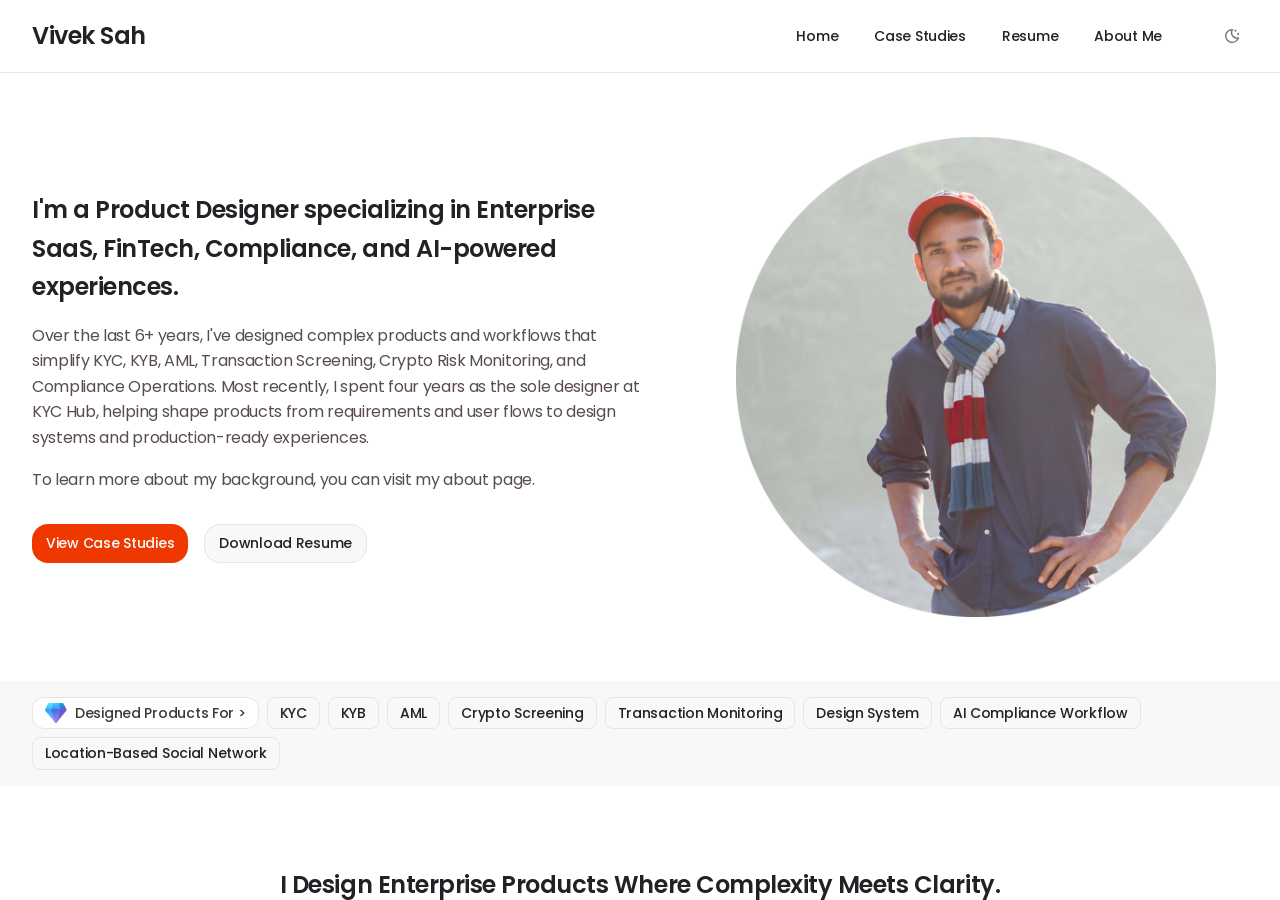
==== commit 28b11d20: "did some changes" ====
--- a/index.html
+++ b/index.html
@@ -19,7 +19,7 @@
             style="display: flex; width: 100%; border-bottom: 1px solid var(--stroke); background-color: var(--primarycard);">
 
             <nav class="navbar">
-                <div class="logo">Vivek Sah</div>
+                <a href="index.html" class="logo">Vivek Sah</a>
                 <div class="navElement">
                     <div class="nav-links">
                         <a href="index.html" class="buttonText textButton">Home</a>
@@ -153,7 +153,7 @@
                     <p class="details">To learn more about my background, you can visit my about page.</p>
                 </div>
                 <div class="heroButtons">
-                    <a href="#" class="button buttonText">View Case Studies</a>
+                    <a href="case-studies.html" class=" button buttonText">View Case Studies</a>
                     <a href="assets/Resume_2026_Vivek Sah.pdf" target="_blank" class="extraButton buttonText">Download
                         Resume</a>
                 </div>
@@ -289,7 +289,7 @@
 
         <section class="flexCol g3"> <!--About Section-->
             <div class="overviewHeading">
-                <p class="primaryHeading" style="color: var(--secondary); ">I Design Enterprise Products Where
+                <p class="primaryHeading" ; ">I Design Enterprise Products Where
                     Complexity Meets Clarity.</p>
                 <p class=" details">Over the past 6+ years, I've worked across Product Design, Enterprise SaaS, and
                     Compliance Technology, helping businesses transform complex workflows into intuitive digital
--- a/css/style.css
+++ b/css/style.css
@@ -5,7 +5,7 @@
     --dark: #3a3a3a;
     --extraDark: #212126;
     --primary: #ee3800;
-    --secondary: #E05B3B;
+    --secondary: #5938ec;
     --bg: #f2f2f2;
     --bg2: #f8f8f8;
     --bg3: linear-gradient(73deg, rgba(225, 250, 249, 1) 0%, rgba(162, 221, 245, 1) 50%, rgba(240, 253, 255, 1) 100%);
@@ -24,7 +24,7 @@
     --dark: #E2E9ED;
     --extraDark: #FFFFFF;
     --primary: #ee3800;
-    --secondary: #0075FF;
+    --secondary: #5938ec;
     --bg: #111111;
     --bg2: #232323;
     --bg3: linear-gradient(73deg,
@@ -109,6 +109,7 @@
     display: flex;
     flex-direction: column;
     width: 100%;
+    height: 100vh;
 
 }
 
@@ -502,6 +503,7 @@
     max-height: 50vh;
     padding: 1em;
     overflow: hidden;
+    max-width: stretch;
     
 }
 
@@ -1069,6 +1071,7 @@
     padding: 4em;
     flex-grow: 1;
     text-align: center;
+    max-width: stretch;
 }
 
 .myImage{
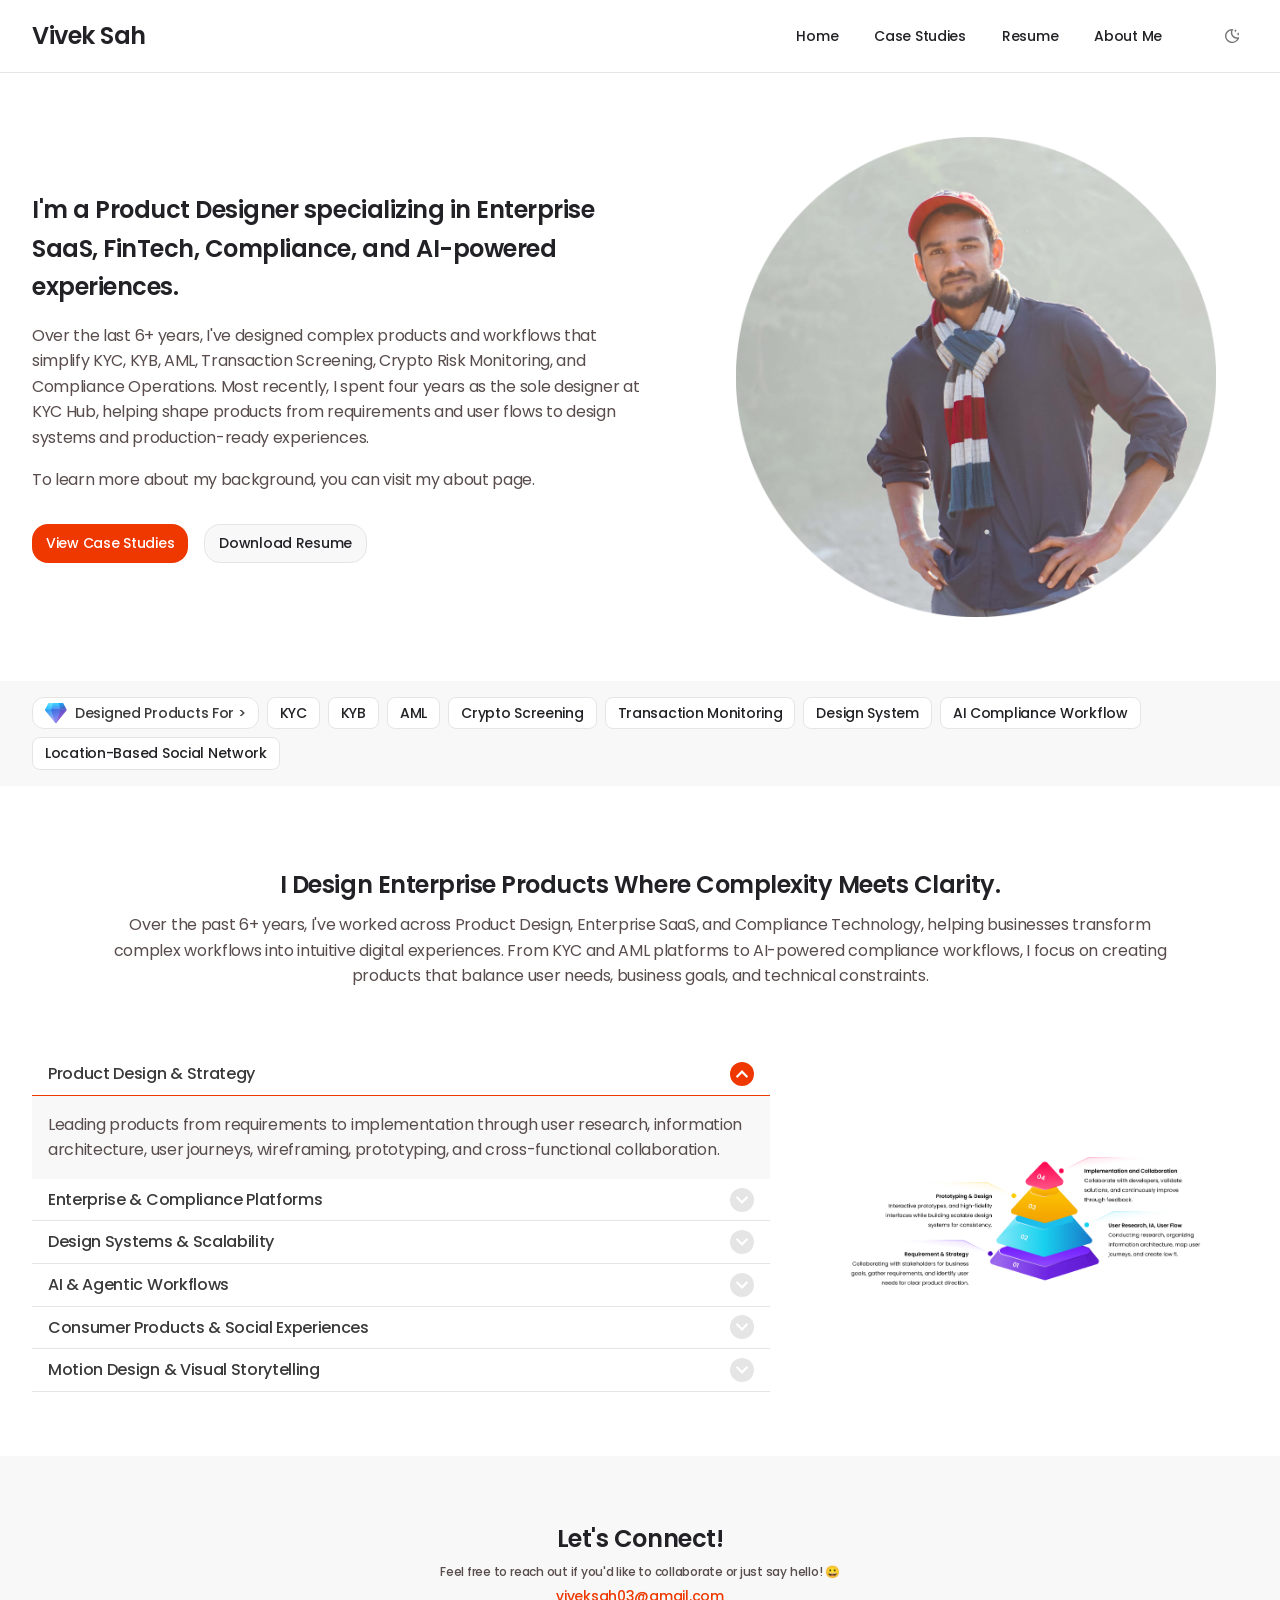
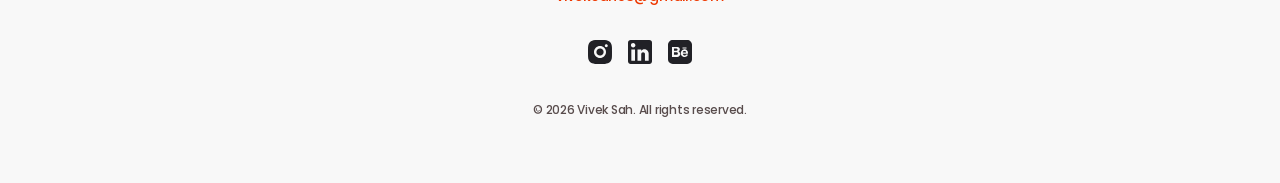
==== commit c9716f43: "encountered issue in reveal in case studies" ====
--- a/index.html
+++ b/index.html
@@ -162,6 +162,7 @@
                 <img src="assets/heroImage.png" alt="Hero Image">
             </div>
         </section>
+
         <div style="display: flex; background-color: var(--bg2); width: 100%; ">
             <div class="caraousel">
 
@@ -466,202 +467,7 @@
                 </div>
                 <div class="container"
                     style="display: flex; justify-content: center; align-items: center; width: 100%; height: 100%;">
-                    <!--<svg id="accordionImage" alt="Product Design & Strategy" width="847" height="384" viewBox="0 0 847 384" fill="none" xmlns="http://www.w3.org/2000/svg">
-                        <circle cx="488.385" cy="99.6133" r="5.38477" fill="#FF004D" />
-                        <path d="M723.416 69.4714L549.35 69.4716L488.459 100.006L723.416 100.006L723.416 69.4714Z"
-                            fill="url(#paint0_linear_40000001_4317)" stroke="url(#paint1_linear_40000001_4317)" />
-                        <path
-                            d="M543.508 95.624V104H541.828V95.624H543.508ZM553.424 97.256C554.24 97.256 554.896 97.508 555.392 98.012C555.896 98.508 556.148 99.204 556.148 100.1V104H554.468V100.328C554.468 99.808 554.336 99.412 554.072 99.14C553.808 98.86 553.448 98.72 552.992 98.72C552.536 98.72 552.172 98.86 551.9 99.14C551.636 99.412 551.504 99.808 551.504 100.328V104H549.824V100.328C549.824 99.808 549.692 99.412 549.428 99.14C549.164 98.86 548.804 98.72 548.348 98.72C547.884 98.72 547.516 98.86 547.244 99.14C546.98 99.412 546.848 99.808 546.848 100.328V104H545.168V97.352H546.848V98.156C547.064 97.876 547.34 97.656 547.676 97.496C548.02 97.336 548.396 97.256 548.804 97.256C549.324 97.256 549.788 97.368 550.196 97.592C550.604 97.808 550.92 98.12 551.144 98.528C551.36 98.144 551.672 97.836 552.08 97.604C552.496 97.372 552.944 97.256 553.424 97.256ZM559.422 98.312C559.638 98.008 559.934 97.756 560.31 97.556C560.694 97.348 561.13 97.244 561.618 97.244C562.186 97.244 562.698 97.384 563.154 97.664C563.618 97.944 563.982 98.344 564.246 98.864C564.518 99.376 564.654 99.972 564.654 100.652C564.654 101.332 564.518 101.936 564.246 102.464C563.982 102.984 563.618 103.388 563.154 103.676C562.698 103.964 562.186 104.108 561.618 104.108C561.13 104.108 560.698 104.008 560.322 103.808C559.954 103.608 559.654 103.356 559.422 103.052V107.168H557.742V97.352H559.422V98.312ZM562.938 100.652C562.938 100.252 562.854 99.908 562.686 99.62C562.526 99.324 562.31 99.1 562.038 98.948C561.774 98.796 561.486 98.72 561.174 98.72C560.87 98.72 560.582 98.8 560.31 98.96C560.046 99.112 559.83 99.336 559.662 99.632C559.502 99.928 559.422 100.276 559.422 100.676C559.422 101.076 559.502 101.424 559.662 101.72C559.83 102.016 560.046 102.244 560.31 102.404C560.582 102.556 560.87 102.632 561.174 102.632C561.486 102.632 561.774 102.552 562.038 102.392C562.31 102.232 562.526 102.004 562.686 101.708C562.854 101.412 562.938 101.06 562.938 100.652ZM567.555 95.12V104H565.875V95.12H567.555ZM575.395 100.532C575.395 100.772 575.379 100.988 575.347 101.18H570.487C570.527 101.66 570.695 102.036 570.991 102.308C571.287 102.58 571.651 102.716 572.083 102.716C572.707 102.716 573.151 102.448 573.415 101.912H575.227C575.035 102.552 574.667 103.08 574.123 103.496C573.579 103.904 572.911 104.108 572.119 104.108C571.479 104.108 570.903 103.968 570.391 103.688C569.887 103.4 569.491 102.996 569.203 102.476C568.923 101.956 568.783 101.356 568.783 100.676C568.783 99.988 568.923 99.384 569.203 98.864C569.483 98.344 569.875 97.944 570.379 97.664C570.883 97.384 571.463 97.244 572.119 97.244C572.751 97.244 573.315 97.38 573.811 97.652C574.315 97.924 574.703 98.312 574.975 98.816C575.255 99.312 575.395 99.884 575.395 100.532ZM573.655 100.052C573.647 99.62 573.491 99.276 573.187 99.02C572.883 98.756 572.511 98.624 572.071 98.624C571.655 98.624 571.303 98.752 571.015 99.008C570.735 99.256 570.563 99.604 570.499 100.052H573.655ZM584.877 97.256C585.693 97.256 586.349 97.508 586.845 98.012C587.349 98.508 587.601 99.204 587.601 100.1V104H585.921V100.328C585.921 99.808 585.789 99.412 585.525 99.14C585.261 98.86 584.901 98.72 584.445 98.72C583.989 98.72 583.625 98.86 583.353 99.14C583.089 99.412 582.957 99.808 582.957 100.328V104H581.277V100.328C581.277 99.808 581.145 99.412 580.881 99.14C580.617 98.86 580.257 98.72 579.801 98.72C579.337 98.72 578.969 98.86 578.697 99.14C578.433 99.412 578.301 99.808 578.301 100.328V104H576.621V97.352H578.301V98.156C578.517 97.876 578.793 97.656 579.129 97.496C579.473 97.336 579.849 97.256 580.257 97.256C580.777 97.256 581.241 97.368 581.649 97.592C582.057 97.808 582.373 98.12 582.597 98.528C582.813 98.144 583.125 97.836 583.533 97.604C583.949 97.372 584.397 97.256 584.877 97.256ZM595.375 100.532C595.375 100.772 595.359 100.988 595.327 101.18H590.467C590.507 101.66 590.675 102.036 590.971 102.308C591.267 102.58 591.631 102.716 592.063 102.716C592.687 102.716 593.131 102.448 593.395 101.912H595.207C595.015 102.552 594.647 103.08 594.103 103.496C593.559 103.904 592.891 104.108 592.099 104.108C591.459 104.108 590.883 103.968 590.371 103.688C589.867 103.4 589.471 102.996 589.183 102.476C588.903 101.956 588.763 101.356 588.763 100.676C588.763 99.988 588.903 99.384 589.183 98.864C589.463 98.344 589.855 97.944 590.359 97.664C590.863 97.384 591.443 97.244 592.099 97.244C592.731 97.244 593.295 97.38 593.791 97.652C594.295 97.924 594.683 98.312 594.955 98.816C595.235 99.312 595.375 99.884 595.375 100.532ZM593.635 100.052C593.627 99.62 593.471 99.276 593.167 99.02C592.863 98.756 592.491 98.624 592.051 98.624C591.635 98.624 591.283 98.752 590.995 99.008C590.715 99.256 590.543 99.604 590.479 100.052H593.635ZM600.285 97.256C601.077 97.256 601.717 97.508 602.205 98.012C602.693 98.508 602.937 99.204 602.937 100.1V104H601.257V100.328C601.257 99.8 601.125 99.396 600.861 99.116C600.597 98.828 600.237 98.684 599.781 98.684C599.317 98.684 598.949 98.828 598.677 99.116C598.413 99.396 598.281 99.8 598.281 100.328V104H596.601V97.352H598.281V98.18C598.505 97.892 598.789 97.668 599.133 97.508C599.485 97.34 599.869 97.256 600.285 97.256ZM606.491 98.732V101.948C606.491 102.172 606.543 102.336 606.647 102.44C606.759 102.536 606.943 102.584 607.199 102.584H607.979V104H606.923C605.507 104 604.799 103.312 604.799 101.936V98.732H604.007V97.352H604.799V95.708H606.491V97.352H607.979V98.732H606.491ZM608.755 100.652C608.755 99.98 608.887 99.384 609.151 98.864C609.423 98.344 609.787 97.944 610.243 97.664C610.707 97.384 611.223 97.244 611.791 97.244C612.287 97.244 612.719 97.344 613.087 97.544C613.463 97.744 613.763 97.996 613.987 98.3V97.352H615.679V104H613.987V103.028C613.771 103.34 613.471 103.6 613.087 103.808C612.711 104.008 612.275 104.108 611.779 104.108C611.219 104.108 610.707 103.964 610.243 103.676C609.787 103.388 609.423 102.984 609.151 102.464C608.887 101.936 608.755 101.332 608.755 100.652ZM613.987 100.676C613.987 100.268 613.907 99.92 613.747 99.632C613.587 99.336 613.371 99.112 613.099 98.96C612.827 98.8 612.535 98.72 612.223 98.72C611.911 98.72 611.623 98.796 611.359 98.948C611.095 99.1 610.879 99.324 610.711 99.62C610.551 99.908 610.471 100.252 610.471 100.652C610.471 101.052 610.551 101.404 610.711 101.708C610.879 102.004 611.095 102.232 611.359 102.392C611.631 102.552 611.919 102.632 612.223 102.632C612.535 102.632 612.827 102.556 613.099 102.404C613.371 102.244 613.587 102.02 613.747 101.732C613.907 101.436 613.987 101.084 613.987 100.676ZM619.276 98.732V101.948C619.276 102.172 619.328 102.336 619.432 102.44C619.544 102.536 619.728 102.584 619.984 102.584H620.764V104H619.708C618.292 104 617.584 103.312 617.584 101.936V98.732H616.792V97.352H617.584V95.708H619.276V97.352H620.764V98.732H619.276ZM622.825 96.56C622.529 96.56 622.281 96.468 622.081 96.284C621.889 96.092 621.793 95.856 621.793 95.576C621.793 95.296 621.889 95.064 622.081 94.88C622.281 94.688 622.529 94.592 622.825 94.592C623.121 94.592 623.365 94.688 623.557 94.88C623.757 95.064 623.857 95.296 623.857 95.576C623.857 95.856 623.757 96.092 623.557 96.284C623.365 96.468 623.121 96.56 622.825 96.56ZM623.653 97.352V104H621.973V97.352H623.653ZM628.264 104.108C627.624 104.108 627.048 103.968 626.536 103.688C626.024 103.4 625.62 102.996 625.324 102.476C625.036 101.956 624.892 101.356 624.892 100.676C624.892 99.996 625.04 99.396 625.336 98.876C625.64 98.356 626.052 97.956 626.572 97.676C627.092 97.388 627.672 97.244 628.312 97.244C628.952 97.244 629.532 97.388 630.052 97.676C630.572 97.956 630.98 98.356 631.276 98.876C631.58 99.396 631.732 99.996 631.732 100.676C631.732 101.356 631.576 101.956 631.264 102.476C630.96 102.996 630.544 103.4 630.016 103.688C629.496 103.968 628.912 104.108 628.264 104.108ZM628.264 102.644C628.568 102.644 628.852 102.572 629.116 102.428C629.388 102.276 629.604 102.052 629.764 101.756C629.924 101.46 630.004 101.1 630.004 100.676C630.004 100.044 629.836 99.56 629.5 99.224C629.172 98.88 628.768 98.708 628.288 98.708C627.808 98.708 627.404 98.88 627.076 99.224C626.756 99.56 626.596 100.044 626.596 100.676C626.596 101.308 626.752 101.796 627.064 102.14C627.384 102.476 627.784 102.644 628.264 102.644ZM636.649 97.256C637.441 97.256 638.081 97.508 638.569 98.012C639.057 98.508 639.301 99.204 639.301 100.1V104H637.621V100.328C637.621 99.8 637.489 99.396 637.225 99.116C636.961 98.828 636.601 98.684 636.145 98.684C635.681 98.684 635.313 98.828 635.041 99.116C634.777 99.396 634.645 99.8 634.645 100.328V104H632.965V97.352H634.645V98.18C634.869 97.892 635.153 97.668 635.497 97.508C635.849 97.34 636.233 97.256 636.649 97.256ZM643.326 100.652C643.326 99.98 643.458 99.384 643.722 98.864C643.994 98.344 644.358 97.944 644.814 97.664C645.278 97.384 645.794 97.244 646.362 97.244C646.858 97.244 647.29 97.344 647.658 97.544C648.034 97.744 648.334 97.996 648.558 98.3V97.352H650.25V104H648.558V103.028C648.342 103.34 648.042 103.6 647.658 103.808C647.282 104.008 646.846 104.108 646.35 104.108C645.79 104.108 645.278 103.964 644.814 103.676C644.358 103.388 643.994 102.984 643.722 102.464C643.458 101.936 643.326 101.332 643.326 100.652ZM648.558 100.676C648.558 100.268 648.478 99.92 648.318 99.632C648.158 99.336 647.942 99.112 647.67 98.96C647.398 98.8 647.106 98.72 646.794 98.72C646.482 98.72 646.194 98.796 645.93 98.948C645.666 99.1 645.45 99.324 645.282 99.62C645.122 99.908 645.042 100.252 645.042 100.652C645.042 101.052 645.122 101.404 645.282 101.708C645.45 102.004 645.666 102.232 645.93 102.392C646.202 102.552 646.49 102.632 646.794 102.632C647.106 102.632 647.398 102.556 647.67 102.404C647.942 102.244 648.158 102.02 648.318 101.732C648.478 101.436 648.558 101.084 648.558 100.676ZM655.575 97.256C656.367 97.256 657.007 97.508 657.495 98.012C657.983 98.508 658.227 99.204 658.227 100.1V104H656.547V100.328C656.547 99.8 656.415 99.396 656.151 99.116C655.887 98.828 655.527 98.684 655.071 98.684C654.607 98.684 654.239 98.828 653.967 99.116C653.703 99.396 653.571 99.8 653.571 100.328V104H651.891V97.352H653.571V98.18C653.795 97.892 654.079 97.668 654.423 97.508C654.775 97.34 655.159 97.256 655.575 97.256ZM659.392 100.652C659.392 99.98 659.524 99.384 659.788 98.864C660.06 98.344 660.428 97.944 660.892 97.664C661.356 97.384 661.872 97.244 662.44 97.244C662.872 97.244 663.284 97.34 663.676 97.532C664.068 97.716 664.38 97.964 664.612 98.276V95.12H666.316V104H664.612V103.016C664.404 103.344 664.112 103.608 663.736 103.808C663.36 104.008 662.924 104.108 662.428 104.108C661.868 104.108 661.356 103.964 660.892 103.676C660.428 103.388 660.06 102.984 659.788 102.464C659.524 101.936 659.392 101.332 659.392 100.652ZM664.624 100.676C664.624 100.268 664.544 99.92 664.384 99.632C664.224 99.336 664.008 99.112 663.736 98.96C663.464 98.8 663.172 98.72 662.86 98.72C662.548 98.72 662.26 98.796 661.996 98.948C661.732 99.1 661.516 99.324 661.348 99.62C661.188 99.908 661.108 100.252 661.108 100.652C661.108 101.052 661.188 101.404 661.348 101.708C661.516 102.004 661.732 102.232 661.996 102.392C662.268 102.552 662.556 102.632 662.86 102.632C663.172 102.632 663.464 102.556 663.736 102.404C664.008 102.244 664.224 102.02 664.384 101.732C664.544 101.436 664.624 101.084 664.624 100.676ZM670.408 99.8C670.408 98.976 670.592 98.24 670.96 97.592C671.336 96.936 671.844 96.428 672.484 96.068C673.132 95.7 673.856 95.516 674.656 95.516C675.592 95.516 676.412 95.756 677.116 96.236C677.82 96.716 678.312 97.38 678.592 98.228H676.66C676.468 97.828 676.196 97.528 675.844 97.328C675.5 97.128 675.1 97.028 674.644 97.028C674.156 97.028 673.72 97.144 673.336 97.376C672.96 97.6 672.664 97.92 672.448 98.336C672.24 98.752 672.136 99.24 672.136 99.8C672.136 100.352 672.24 100.84 672.448 101.264C672.664 101.68 672.96 102.004 673.336 102.236C673.72 102.46 674.156 102.572 674.644 102.572C675.1 102.572 675.5 102.472 675.844 102.272C676.196 102.064 676.468 101.76 676.66 101.36H678.592C678.312 102.216 677.82 102.884 677.116 103.364C676.42 103.836 675.6 104.072 674.656 104.072C673.856 104.072 673.132 103.892 672.484 103.532C671.844 103.164 671.336 102.656 670.96 102.008C670.592 101.36 670.408 100.624 670.408 99.8ZM682.979 104.108C682.339 104.108 681.763 103.968 681.251 103.688C680.739 103.4 680.335 102.996 680.039 102.476C679.751 101.956 679.607 101.356 679.607 100.676C679.607 99.996 679.755 99.396 680.051 98.876C680.355 98.356 680.767 97.956 681.287 97.676C681.807 97.388 682.387 97.244 683.027 97.244C683.667 97.244 684.247 97.388 684.767 97.676C685.287 97.956 685.695 98.356 685.991 98.876C686.295 99.396 686.447 99.996 686.447 100.676C686.447 101.356 686.291 101.956 685.979 102.476C685.675 102.996 685.259 103.4 684.731 103.688C684.211 103.968 683.627 104.108 682.979 104.108ZM682.979 102.644C683.283 102.644 683.567 102.572 683.831 102.428C684.103 102.276 684.319 102.052 684.479 101.756C684.639 101.46 684.719 101.1 684.719 100.676C684.719 100.044 684.551 99.56 684.215 99.224C683.887 98.88 683.483 98.708 683.003 98.708C682.523 98.708 682.119 98.88 681.791 99.224C681.471 99.56 681.311 100.044 681.311 100.676C681.311 101.308 681.467 101.796 681.779 102.14C682.099 102.476 682.499 102.644 682.979 102.644ZM689.36 95.12V104H687.68V95.12H689.36ZM692.699 95.12V104H691.019V95.12H692.699ZM693.927 100.652C693.927 99.98 694.059 99.384 694.323 98.864C694.595 98.344 694.959 97.944 695.415 97.664C695.879 97.384 696.395 97.244 696.963 97.244C697.459 97.244 697.891 97.344 698.259 97.544C698.635 97.744 698.935 97.996 699.159 98.3V97.352H700.851V104H699.159V103.028C698.943 103.34 698.643 103.6 698.259 103.808C697.883 104.008 697.447 104.108 696.951 104.108C696.391 104.108 695.879 103.964 695.415 103.676C694.959 103.388 694.595 102.984 694.323 102.464C694.059 101.936 693.927 101.332 693.927 100.652ZM699.159 100.676C699.159 100.268 699.079 99.92 698.919 99.632C698.759 99.336 698.543 99.112 698.271 98.96C697.999 98.8 697.707 98.72 697.395 98.72C697.083 98.72 696.795 98.796 696.531 98.948C696.267 99.1 696.051 99.324 695.883 99.62C695.723 99.908 695.643 100.252 695.643 100.652C695.643 101.052 695.723 101.404 695.883 101.708C696.051 102.004 696.267 102.232 696.531 102.392C696.803 102.552 697.091 102.632 697.395 102.632C697.707 102.632 697.999 102.556 698.271 102.404C698.543 102.244 698.759 102.02 698.919 101.732C699.079 101.436 699.159 101.084 699.159 100.676ZM704.172 98.324C704.388 98.004 704.684 97.744 705.06 97.544C705.444 97.344 705.88 97.244 706.368 97.244C706.936 97.244 707.448 97.384 707.904 97.664C708.368 97.944 708.732 98.344 708.996 98.864C709.268 99.376 709.404 99.972 709.404 100.652C709.404 101.332 709.268 101.936 708.996 102.464C708.732 102.984 708.368 103.388 707.904 103.676C707.448 103.964 706.936 104.108 706.368 104.108C705.872 104.108 705.436 104.012 705.06 103.82C704.692 103.62 704.396 103.364 704.172 103.052V104H702.492V95.12H704.172V98.324ZM707.688 100.652C707.688 100.252 707.604 99.908 707.436 99.62C707.276 99.324 707.06 99.1 706.788 98.948C706.524 98.796 706.236 98.72 705.924 98.72C705.62 98.72 705.332 98.8 705.06 98.96C704.796 99.112 704.58 99.336 704.412 99.632C704.252 99.928 704.172 100.276 704.172 100.676C704.172 101.076 704.252 101.424 704.412 101.72C704.58 102.016 704.796 102.244 705.06 102.404C705.332 102.556 705.62 102.632 705.924 102.632C706.236 102.632 706.524 102.552 706.788 102.392C707.06 102.232 707.276 102.004 707.436 101.708C707.604 101.412 707.688 101.06 707.688 100.652ZM713.577 104.108C712.937 104.108 712.361 103.968 711.849 103.688C711.337 103.4 710.933 102.996 710.637 102.476C710.349 101.956 710.205 101.356 710.205 100.676C710.205 99.996 710.353 99.396 710.649 98.876C710.953 98.356 711.365 97.956 711.885 97.676C712.405 97.388 712.985 97.244 713.625 97.244C714.265 97.244 714.845 97.388 715.365 97.676C715.885 97.956 716.293 98.356 716.589 98.876C716.893 99.396 717.045 99.996 717.045 100.676C717.045 101.356 716.889 101.956 716.577 102.476C716.273 102.996 715.857 103.4 715.329 103.688C714.809 103.968 714.225 104.108 713.577 104.108ZM713.577 102.644C713.881 102.644 714.165 102.572 714.429 102.428C714.701 102.276 714.917 102.052 715.077 101.756C715.237 101.46 715.317 101.1 715.317 100.676C715.317 100.044 715.149 99.56 714.813 99.224C714.485 98.88 714.081 98.708 713.601 98.708C713.121 98.708 712.717 98.88 712.389 99.224C712.069 99.56 711.909 100.044 711.909 100.676C711.909 101.308 712.065 101.796 712.377 102.14C712.697 102.476 713.097 102.644 713.577 102.644ZM719.957 98.384C720.173 98.032 720.453 97.756 720.797 97.556C721.149 97.356 721.549 97.256 721.997 97.256V99.02H721.553C721.025 99.02 720.625 99.144 720.353 99.392C720.089 99.64 719.957 100.072 719.957 100.688V104H718.277V97.352H719.957V98.384ZM722.697 100.652C722.697 99.98 722.829 99.384 723.093 98.864C723.365 98.344 723.729 97.944 724.185 97.664C724.649 97.384 725.165 97.244 725.733 97.244C726.229 97.244 726.661 97.344 727.029 97.544C727.405 97.744 727.705 97.996 727.929 98.3V97.352H729.621V104H727.929V103.028C727.713 103.34 727.413 103.6 727.029 103.808C726.653 104.008 726.217 104.108 725.721 104.108C725.161 104.108 724.649 103.964 724.185 103.676C723.729 103.388 723.365 102.984 723.093 102.464C722.829 101.936 722.697 101.332 722.697 100.652ZM727.929 100.676C727.929 100.268 727.849 99.92 727.689 99.632C727.529 99.336 727.313 99.112 727.041 98.96C726.769 98.8 726.477 98.72 726.165 98.72C725.853 98.72 725.565 98.796 725.301 98.948C725.037 99.1 724.821 99.324 724.653 99.62C724.493 99.908 724.413 100.252 724.413 100.652C724.413 101.052 724.493 101.404 724.653 101.708C724.821 102.004 725.037 102.232 725.301 102.392C725.573 102.552 725.861 102.632 726.165 102.632C726.477 102.632 726.769 102.556 727.041 102.404C727.313 102.244 727.529 102.02 727.689 101.732C727.849 101.436 727.929 101.084 727.929 100.676ZM733.218 98.732V101.948C733.218 102.172 733.27 102.336 733.374 102.44C733.486 102.536 733.67 102.584 733.926 102.584H734.706V104H733.65C732.234 104 731.526 103.312 731.526 101.936V98.732H730.734V97.352H731.526V95.708H733.218V97.352H734.706V98.732H733.218ZM736.766 96.56C736.47 96.56 736.222 96.468 736.022 96.284C735.83 96.092 735.734 95.856 735.734 95.576C735.734 95.296 735.83 95.064 736.022 94.88C736.222 94.688 736.47 94.592 736.766 94.592C737.062 94.592 737.306 94.688 737.498 94.88C737.698 95.064 737.798 95.296 737.798 95.576C737.798 95.856 737.698 96.092 737.498 96.284C737.306 96.468 737.062 96.56 736.766 96.56ZM737.594 97.352V104H735.914V97.352H737.594ZM742.206 104.108C741.566 104.108 740.99 103.968 740.478 103.688C739.966 103.4 739.562 102.996 739.266 102.476C738.978 101.956 738.834 101.356 738.834 100.676C738.834 99.996 738.982 99.396 739.278 98.876C739.582 98.356 739.994 97.956 740.514 97.676C741.034 97.388 741.614 97.244 742.254 97.244C742.894 97.244 743.474 97.388 743.994 97.676C744.514 97.956 744.922 98.356 745.218 98.876C745.522 99.396 745.674 99.996 745.674 100.676C745.674 101.356 745.518 101.956 745.206 102.476C744.902 102.996 744.486 103.4 743.958 103.688C743.438 103.968 742.854 104.108 742.206 104.108ZM742.206 102.644C742.51 102.644 742.794 102.572 743.058 102.428C743.33 102.276 743.546 102.052 743.706 101.756C743.866 101.46 743.946 101.1 743.946 100.676C743.946 100.044 743.778 99.56 743.442 99.224C743.114 98.88 742.71 98.708 742.23 98.708C741.75 98.708 741.346 98.88 741.018 99.224C740.698 99.56 740.538 100.044 740.538 100.676C740.538 101.308 740.694 101.796 741.006 102.14C741.326 102.476 741.726 102.644 742.206 102.644ZM750.59 97.256C751.382 97.256 752.022 97.508 752.51 98.012C752.998 98.508 753.242 99.204 753.242 100.1V104H751.562V100.328C751.562 99.8 751.43 99.396 751.166 99.116C750.902 98.828 750.542 98.684 750.086 98.684C749.622 98.684 749.254 98.828 748.982 99.116C748.718 99.396 748.586 99.8 748.586 100.328V104H746.906V97.352H748.586V98.18C748.81 97.892 749.094 97.668 749.438 97.508C749.79 97.34 750.174 97.256 750.59 97.256ZM541.516 121.812C541.516 120.996 541.7 120.264 542.068 119.616C542.436 118.96 542.936 118.448 543.568 118.08C544.208 117.712 544.916 117.528 545.692 117.528C546.604 117.528 547.4 117.748 548.08 118.188C548.76 118.628 549.256 119.252 549.568 120.06H548.26C548.028 119.556 547.692 119.168 547.252 118.896C546.82 118.624 546.3 118.488 545.692 118.488C545.108 118.488 544.584 118.624 544.12 118.896C543.656 119.168 543.292 119.556 543.028 120.06C542.764 120.556 542.632 121.14 542.632 121.812C542.632 122.476 542.764 123.06 543.028 123.564C543.292 124.06 543.656 124.444 544.12 124.716C544.584 124.988 545.108 125.124 545.692 125.124C546.3 125.124 546.82 124.992 547.252 124.728C547.692 124.456 548.028 124.068 548.26 123.564H549.568C549.256 124.364 548.76 124.984 548.08 125.424C547.4 125.856 546.604 126.072 545.692 126.072C544.916 126.072 544.208 125.892 543.568 125.532C542.936 125.164 542.436 124.656 542.068 124.008C541.7 123.36 541.516 122.628 541.516 121.812ZM554.062 126.108C553.446 126.108 552.886 125.968 552.382 125.688C551.886 125.408 551.494 125.012 551.206 124.5C550.926 123.98 550.786 123.38 550.786 122.7C550.786 122.028 550.93 121.436 551.218 120.924C551.514 120.404 551.914 120.008 552.418 119.736C552.922 119.456 553.486 119.316 554.11 119.316C554.734 119.316 555.298 119.456 555.802 119.736C556.306 120.008 556.702 120.4 556.99 120.912C557.286 121.424 557.434 122.02 557.434 122.7C557.434 123.38 557.282 123.98 556.978 124.5C556.682 125.012 556.278 125.408 555.766 125.688C555.254 125.968 554.686 126.108 554.062 126.108ZM554.062 125.148C554.454 125.148 554.822 125.056 555.166 124.872C555.51 124.688 555.786 124.412 555.994 124.044C556.21 123.676 556.318 123.228 556.318 122.7C556.318 122.172 556.214 121.724 556.006 121.356C555.798 120.988 555.526 120.716 555.19 120.54C554.854 120.356 554.49 120.264 554.098 120.264C553.698 120.264 553.33 120.356 552.994 120.54C552.666 120.716 552.402 120.988 552.202 121.356C552.002 121.724 551.902 122.172 551.902 122.7C551.902 123.236 551.998 123.688 552.19 124.056C552.39 124.424 552.654 124.7 552.982 124.884C553.31 125.06 553.67 125.148 554.062 125.148ZM559.961 117.12V126H558.869V117.12H559.961ZM562.914 117.12V126H561.822V117.12H562.914ZM564.368 122.688C564.368 122.016 564.504 121.428 564.776 120.924C565.048 120.412 565.42 120.016 565.892 119.736C566.372 119.456 566.904 119.316 567.488 119.316C568.064 119.316 568.564 119.44 568.988 119.688C569.412 119.936 569.728 120.248 569.936 120.624V119.424H571.04V126H569.936V124.776C569.72 125.16 569.396 125.48 568.964 125.736C568.54 125.984 568.044 126.108 567.476 126.108C566.892 126.108 566.364 125.964 565.892 125.676C565.42 125.388 565.048 124.984 564.776 124.464C564.504 123.944 564.368 123.352 564.368 122.688ZM569.936 122.7C569.936 122.204 569.836 121.772 569.636 121.404C569.436 121.036 569.164 120.756 568.82 120.564C568.484 120.364 568.112 120.264 567.704 120.264C567.296 120.264 566.924 120.36 566.588 120.552C566.252 120.744 565.984 121.024 565.784 121.392C565.584 121.76 565.484 122.192 565.484 122.688C565.484 123.192 565.584 123.632 565.784 124.008C565.984 124.376 566.252 124.66 566.588 124.86C566.924 125.052 567.296 125.148 567.704 125.148C568.112 125.148 568.484 125.052 568.82 124.86C569.164 124.66 569.436 124.376 569.636 124.008C569.836 123.632 569.936 123.196 569.936 122.7ZM573.977 120.648C574.201 120.256 574.529 119.936 574.961 119.688C575.393 119.44 575.885 119.316 576.437 119.316C577.029 119.316 577.561 119.456 578.033 119.736C578.505 120.016 578.877 120.412 579.149 120.924C579.421 121.428 579.557 122.016 579.557 122.688C579.557 123.352 579.421 123.944 579.149 124.464C578.877 124.984 578.501 125.388 578.021 125.676C577.549 125.964 577.021 126.108 576.437 126.108C575.869 126.108 575.369 125.984 574.937 125.736C574.513 125.488 574.193 125.172 573.977 124.788V126H572.885V117.12H573.977V120.648ZM578.441 122.688C578.441 122.192 578.341 121.76 578.141 121.392C577.941 121.024 577.669 120.744 577.325 120.552C576.989 120.36 576.617 120.264 576.209 120.264C575.809 120.264 575.437 120.364 575.093 120.564C574.757 120.756 574.485 121.04 574.277 121.416C574.077 121.784 573.977 122.212 573.977 122.7C573.977 123.196 574.077 123.632 574.277 124.008C574.485 124.376 574.757 124.66 575.093 124.86C575.437 125.052 575.809 125.148 576.209 125.148C576.617 125.148 576.989 125.052 577.325 124.86C577.669 124.66 577.941 124.376 578.141 124.008C578.341 123.632 578.441 123.192 578.441 122.688ZM583.862 126.108C583.246 126.108 582.686 125.968 582.182 125.688C581.686 125.408 581.294 125.012 581.006 124.5C580.726 123.98 580.586 123.38 580.586 122.7C580.586 122.028 580.73 121.436 581.018 120.924C581.314 120.404 581.714 120.008 582.218 119.736C582.722 119.456 583.286 119.316 583.91 119.316C584.534 119.316 585.098 119.456 585.602 119.736C586.106 120.008 586.502 120.4 586.79 120.912C587.086 121.424 587.234 122.02 587.234 122.7C587.234 123.38 587.082 123.98 586.778 124.5C586.482 125.012 586.078 125.408 585.566 125.688C585.054 125.968 584.486 126.108 583.862 126.108ZM583.862 125.148C584.254 125.148 584.622 125.056 584.966 124.872C585.31 124.688 585.586 124.412 585.794 124.044C586.01 123.676 586.118 123.228 586.118 122.7C586.118 122.172 586.014 121.724 585.806 121.356C585.598 120.988 585.326 120.716 584.99 120.54C584.654 120.356 584.29 120.264 583.898 120.264C583.498 120.264 583.13 120.356 582.794 120.54C582.466 120.716 582.202 120.988 582.002 121.356C581.802 121.724 581.702 122.172 581.702 122.7C581.702 123.236 581.798 123.688 581.99 124.056C582.19 124.424 582.454 124.7 582.782 124.884C583.11 125.06 583.47 125.148 583.862 125.148ZM589.762 120.492C589.954 120.116 590.226 119.824 590.578 119.616C590.938 119.408 591.374 119.304 591.886 119.304V120.432H591.598C590.374 120.432 589.762 121.096 589.762 122.424V126H588.67V119.424H589.762V120.492ZM592.739 122.688C592.739 122.016 592.875 121.428 593.147 120.924C593.419 120.412 593.791 120.016 594.263 119.736C594.743 119.456 595.275 119.316 595.859 119.316C596.435 119.316 596.935 119.44 597.359 119.688C597.783 119.936 598.099 120.248 598.307 120.624V119.424H599.411V126H598.307V124.776C598.091 125.16 597.767 125.48 597.335 125.736C596.911 125.984 596.415 126.108 595.847 126.108C595.263 126.108 594.735 125.964 594.263 125.676C593.791 125.388 593.419 124.984 593.147 124.464C592.875 123.944 592.739 123.352 592.739 122.688ZM598.307 122.7C598.307 122.204 598.207 121.772 598.007 121.404C597.807 121.036 597.535 120.756 597.191 120.564C596.855 120.364 596.483 120.264 596.075 120.264C595.667 120.264 595.295 120.36 594.959 120.552C594.623 120.744 594.355 121.024 594.155 121.392C593.955 121.76 593.855 122.192 593.855 122.688C593.855 123.192 593.955 123.632 594.155 124.008C594.355 124.376 594.623 124.66 594.959 124.86C595.295 125.052 595.667 125.148 596.075 125.148C596.483 125.148 596.855 125.052 597.191 124.86C597.535 124.66 597.807 124.376 598.007 124.008C598.207 123.632 598.307 123.196 598.307 122.7ZM602.588 120.324V124.2C602.588 124.52 602.656 124.748 602.792 124.884C602.928 125.012 603.164 125.076 603.5 125.076H604.304V126H603.32C602.712 126 602.256 125.86 601.952 125.58C601.648 125.3 601.496 124.84 601.496 124.2V120.324H600.644V119.424H601.496V117.768H602.588V119.424H604.304V120.324H602.588ZM611.627 122.46C611.627 122.668 611.615 122.888 611.591 123.12H606.335C606.375 123.768 606.595 124.276 606.995 124.644C607.403 125.004 607.895 125.184 608.471 125.184C608.943 125.184 609.335 125.076 609.647 124.86C609.967 124.636 610.191 124.34 610.319 123.972H611.495C611.319 124.604 610.967 125.12 610.439 125.52C609.911 125.912 609.255 126.108 608.471 126.108C607.847 126.108 607.287 125.968 606.791 125.688C606.303 125.408 605.919 125.012 605.639 124.5C605.359 123.98 605.219 123.38 605.219 122.7C605.219 122.02 605.355 121.424 605.627 120.912C605.899 120.4 606.279 120.008 606.767 119.736C607.263 119.456 607.831 119.316 608.471 119.316C609.095 119.316 609.647 119.452 610.127 119.724C610.607 119.996 610.975 120.372 611.231 120.852C611.495 121.324 611.627 121.86 611.627 122.46ZM610.499 122.232C610.499 121.816 610.407 121.46 610.223 121.164C610.039 120.86 609.787 120.632 609.467 120.48C609.155 120.32 608.807 120.24 608.423 120.24C607.871 120.24 607.399 120.416 607.007 120.768C606.623 121.12 606.403 121.608 606.347 122.232H610.499ZM625.028 119.424L622.976 126H621.848L620.264 120.78L618.68 126H617.552L615.488 119.424H616.604L618.116 124.944L619.748 119.424H620.864L622.46 124.956L623.948 119.424H625.028ZM626.676 118.356C626.468 118.356 626.292 118.284 626.148 118.14C626.004 117.996 625.932 117.82 625.932 117.612C625.932 117.404 626.004 117.228 626.148 117.084C626.292 116.94 626.468 116.868 626.676 116.868C626.876 116.868 627.044 116.94 627.18 117.084C627.324 117.228 627.396 117.404 627.396 117.612C627.396 117.82 627.324 117.996 627.18 118.14C627.044 118.284 626.876 118.356 626.676 118.356ZM627.204 119.424V126H626.112V119.424H627.204ZM630.397 120.324V124.2C630.397 124.52 630.465 124.748 630.601 124.884C630.737 125.012 630.973 125.076 631.309 125.076H632.113V126H631.129C630.521 126 630.065 125.86 629.761 125.58C629.457 125.3 629.305 124.84 629.305 124.2V120.324H628.453V119.424H629.305V117.768H630.397V119.424H632.113V120.324H630.397ZM636.7 119.304C637.196 119.304 637.644 119.412 638.044 119.628C638.444 119.836 638.756 120.152 638.98 120.576C639.212 121 639.328 121.516 639.328 122.124V126H638.248V122.28C638.248 121.624 638.084 121.124 637.756 120.78C637.428 120.428 636.98 120.252 636.412 120.252C635.836 120.252 635.376 120.432 635.032 120.792C634.696 121.152 634.528 121.676 634.528 122.364V126H633.436V117.12H634.528V120.36C634.744 120.024 635.04 119.764 635.416 119.58C635.8 119.396 636.228 119.304 636.7 119.304ZM643.903 122.688C643.903 122.016 644.039 121.428 644.311 120.924C644.583 120.412 644.955 120.016 645.427 119.736C645.907 119.456 646.443 119.316 647.035 119.316C647.547 119.316 648.023 119.436 648.463 119.676C648.903 119.908 649.239 120.216 649.471 120.6V117.12H650.575V126H649.471V124.764C649.255 125.156 648.935 125.48 648.511 125.736C648.087 125.984 647.591 126.108 647.023 126.108C646.439 126.108 645.907 125.964 645.427 125.676C644.955 125.388 644.583 124.984 644.311 124.464C644.039 123.944 643.903 123.352 643.903 122.688ZM649.471 122.7C649.471 122.204 649.371 121.772 649.171 121.404C648.971 121.036 648.699 120.756 648.355 120.564C648.019 120.364 647.647 120.264 647.239 120.264C646.831 120.264 646.459 120.36 646.123 120.552C645.787 120.744 645.519 121.024 645.319 121.392C645.119 121.76 645.019 122.192 645.019 122.688C645.019 123.192 645.119 123.632 645.319 124.008C645.519 124.376 645.787 124.66 646.123 124.86C646.459 125.052 646.831 125.148 647.239 125.148C647.647 125.148 648.019 125.052 648.355 124.86C648.699 124.66 648.971 124.376 649.171 124.008C649.371 123.632 649.471 123.196 649.471 122.7ZM658.42 122.46C658.42 122.668 658.408 122.888 658.384 123.12H653.128C653.168 123.768 653.388 124.276 653.788 124.644C654.196 125.004 654.688 125.184 655.264 125.184C655.736 125.184 656.128 125.076 656.44 124.86C656.76 124.636 656.984 124.34 657.112 123.972H658.288C658.112 124.604 657.76 125.12 657.232 125.52C656.704 125.912 656.048 126.108 655.264 126.108C654.64 126.108 654.08 125.968 653.584 125.688C653.096 125.408 652.712 125.012 652.432 124.5C652.152 123.98 652.012 123.38 652.012 122.7C652.012 122.02 652.148 121.424 652.42 120.912C652.692 120.4 653.072 120.008 653.56 119.736C654.056 119.456 654.624 119.316 655.264 119.316C655.888 119.316 656.44 119.452 656.92 119.724C657.4 119.996 657.768 120.372 658.024 120.852C658.288 121.324 658.42 121.86 658.42 122.46ZM657.292 122.232C657.292 121.816 657.2 121.46 657.016 121.164C656.832 120.86 656.58 120.632 656.26 120.48C655.948 120.32 655.6 120.24 655.216 120.24C654.664 120.24 654.192 120.416 653.8 120.768C653.416 121.12 653.196 121.608 653.14 122.232H657.292ZM662.31 124.992L664.35 119.424H665.514L662.934 126H661.662L659.082 119.424H660.258L662.31 124.992ZM672.588 122.46C672.588 122.668 672.576 122.888 672.552 123.12H667.296C667.336 123.768 667.556 124.276 667.956 124.644C668.364 125.004 668.856 125.184 669.432 125.184C669.904 125.184 670.296 125.076 670.608 124.86C670.928 124.636 671.152 124.34 671.28 123.972H672.456C672.28 124.604 671.928 125.12 671.4 125.52C670.872 125.912 670.216 126.108 669.432 126.108C668.808 126.108 668.248 125.968 667.752 125.688C667.264 125.408 666.88 125.012 666.6 124.5C666.32 123.98 666.18 123.38 666.18 122.7C666.18 122.02 666.316 121.424 666.588 120.912C666.86 120.4 667.24 120.008 667.728 119.736C668.224 119.456 668.792 119.316 669.432 119.316C670.056 119.316 670.608 119.452 671.088 119.724C671.568 119.996 671.936 120.372 672.192 120.852C672.456 121.324 672.588 121.86 672.588 122.46ZM671.46 122.232C671.46 121.816 671.368 121.46 671.184 121.164C671 120.86 670.748 120.632 670.428 120.48C670.116 120.32 669.768 120.24 669.384 120.24C668.832 120.24 668.36 120.416 667.968 120.768C667.584 121.12 667.364 121.608 667.308 122.232H671.46ZM675.121 117.12V126H674.029V117.12H675.121ZM679.851 126.108C679.235 126.108 678.675 125.968 678.171 125.688C677.675 125.408 677.283 125.012 676.995 124.5C676.715 123.98 676.575 123.38 676.575 122.7C676.575 122.028 676.719 121.436 677.007 120.924C677.303 120.404 677.703 120.008 678.207 119.736C678.711 119.456 679.275 119.316 679.899 119.316C680.523 119.316 681.087 119.456 681.591 119.736C682.095 120.008 682.491 120.4 682.779 120.912C683.075 121.424 683.223 122.02 683.223 122.7C683.223 123.38 683.071 123.98 682.767 124.5C682.471 125.012 682.067 125.408 681.555 125.688C681.043 125.968 680.475 126.108 679.851 126.108ZM679.851 125.148C680.243 125.148 680.611 125.056 680.955 124.872C681.299 124.688 681.575 124.412 681.783 124.044C681.999 123.676 682.107 123.228 682.107 122.7C682.107 122.172 682.003 121.724 681.795 121.356C681.587 120.988 681.315 120.716 680.979 120.54C680.643 120.356 680.279 120.264 679.887 120.264C679.487 120.264 679.119 120.356 678.783 120.54C678.455 120.716 678.191 120.988 677.991 121.356C677.791 121.724 677.691 122.172 677.691 122.7C677.691 123.236 677.787 123.688 677.979 124.056C678.179 124.424 678.443 124.7 678.771 124.884C679.099 125.06 679.459 125.148 679.851 125.148ZM685.75 120.636C685.966 120.26 686.286 119.948 686.71 119.7C687.142 119.444 687.642 119.316 688.21 119.316C688.794 119.316 689.322 119.456 689.794 119.736C690.274 120.016 690.65 120.412 690.922 120.924C691.194 121.428 691.33 122.016 691.33 122.688C691.33 123.352 691.194 123.944 690.922 124.464C690.65 124.984 690.274 125.388 689.794 125.676C689.322 125.964 688.794 126.108 688.21 126.108C687.65 126.108 687.154 125.984 686.722 125.736C686.298 125.48 685.974 125.164 685.75 124.788V129.12H684.658V119.424H685.75V120.636ZM690.214 122.688C690.214 122.192 690.114 121.76 689.914 121.392C689.714 121.024 689.442 120.744 689.098 120.552C688.762 120.36 688.39 120.264 687.982 120.264C687.582 120.264 687.21 120.364 686.866 120.564C686.53 120.756 686.258 121.04 686.05 121.416C685.85 121.784 685.75 122.212 685.75 122.7C685.75 123.196 685.85 123.632 686.05 124.008C686.258 124.376 686.53 124.66 686.866 124.86C687.21 125.052 687.582 125.148 687.982 125.148C688.39 125.148 688.762 125.052 689.098 124.86C689.442 124.66 689.714 124.376 689.914 124.008C690.114 123.632 690.214 123.192 690.214 122.688ZM698.768 122.46C698.768 122.668 698.756 122.888 698.732 123.12H693.476C693.516 123.768 693.736 124.276 694.136 124.644C694.544 125.004 695.036 125.184 695.612 125.184C696.084 125.184 696.476 125.076 696.788 124.86C697.108 124.636 697.332 124.34 697.46 123.972H698.636C698.46 124.604 698.108 125.12 697.58 125.52C697.052 125.912 696.396 126.108 695.612 126.108C694.988 126.108 694.428 125.968 693.932 125.688C693.444 125.408 693.06 125.012 692.78 124.5C692.5 123.98 692.36 123.38 692.36 122.7C692.36 122.02 692.496 121.424 692.768 120.912C693.04 120.4 693.42 120.008 693.908 119.736C694.404 119.456 694.972 119.316 695.612 119.316C696.236 119.316 696.788 119.452 697.268 119.724C697.748 119.996 698.116 120.372 698.372 120.852C698.636 121.324 698.768 121.86 698.768 122.46ZM697.64 122.232C697.64 121.816 697.548 121.46 697.364 121.164C697.18 120.86 696.928 120.632 696.608 120.48C696.296 120.32 695.948 120.24 695.564 120.24C695.012 120.24 694.54 120.416 694.148 120.768C693.764 121.12 693.544 121.608 693.488 122.232H697.64ZM701.301 120.492C701.493 120.116 701.765 119.824 702.117 119.616C702.477 119.408 702.913 119.304 703.425 119.304V120.432H703.137C701.913 120.432 701.301 121.096 701.301 122.424V126H700.209V119.424H701.301V120.492ZM707.014 126.108C706.51 126.108 706.058 126.024 705.658 125.856C705.258 125.68 704.942 125.44 704.71 125.136C704.478 124.824 704.35 124.468 704.326 124.068H705.454C705.486 124.396 705.638 124.664 705.91 124.872C706.19 125.08 706.554 125.184 707.002 125.184C707.418 125.184 707.746 125.092 707.986 124.908C708.226 124.724 708.346 124.492 708.346 124.212C708.346 123.924 708.218 123.712 707.962 123.576C707.706 123.432 707.31 123.292 706.774 123.156C706.286 123.028 705.886 122.9 705.574 122.772C705.27 122.636 705.006 122.44 704.782 122.184C704.566 121.92 704.458 121.576 704.458 121.152C704.458 120.816 704.558 120.508 704.758 120.228C704.958 119.948 705.242 119.728 705.61 119.568C705.978 119.4 706.398 119.316 706.87 119.316C707.598 119.316 708.186 119.5 708.634 119.868C709.082 120.236 709.322 120.74 709.354 121.38H708.262C708.238 121.036 708.098 120.76 707.842 120.552C707.594 120.344 707.258 120.24 706.834 120.24C706.442 120.24 706.13 120.324 705.898 120.492C705.666 120.66 705.55 120.88 705.55 121.152C705.55 121.368 705.618 121.548 705.754 121.692C705.898 121.828 706.074 121.94 706.282 122.028C706.498 122.108 706.794 122.2 707.17 122.304C707.642 122.432 708.026 122.56 708.322 122.688C708.618 122.808 708.87 122.992 709.078 123.24C709.294 123.488 709.406 123.812 709.414 124.212C709.414 124.572 709.314 124.896 709.114 125.184C708.914 125.472 708.63 125.7 708.262 125.868C707.902 126.028 707.486 126.108 707.014 126.108ZM712.083 124.488L710.739 127.716H710.007L710.883 124.488H712.083ZM718.981 124.992L721.021 119.424H722.185L719.605 126H718.333L715.753 119.424H716.929L718.981 124.992ZM722.852 122.688C722.852 122.016 722.988 121.428 723.26 120.924C723.532 120.412 723.904 120.016 724.376 119.736C724.856 119.456 725.388 119.316 725.972 119.316C726.548 119.316 727.048 119.44 727.472 119.688C727.896 119.936 728.212 120.248 728.42 120.624V119.424H729.524V126H728.42V124.776C728.204 125.16 727.88 125.48 727.448 125.736C727.024 125.984 726.528 126.108 725.96 126.108C725.376 126.108 724.848 125.964 724.376 125.676C723.904 125.388 723.532 124.984 723.26 124.464C722.988 123.944 722.852 123.352 722.852 122.688ZM728.42 122.7C728.42 122.204 728.32 121.772 728.12 121.404C727.92 121.036 727.648 120.756 727.304 120.564C726.968 120.364 726.596 120.264 726.188 120.264C725.78 120.264 725.408 120.36 725.072 120.552C724.736 120.744 724.468 121.024 724.268 121.392C724.068 121.76 723.968 122.192 723.968 122.688C723.968 123.192 724.068 123.632 724.268 124.008C724.468 124.376 724.736 124.66 725.072 124.86C725.408 125.052 725.78 125.148 726.188 125.148C726.596 125.148 726.968 125.052 727.304 124.86C727.648 124.66 727.92 124.376 728.12 124.008C728.32 123.632 728.42 123.196 728.42 122.7ZM732.461 117.12V126H731.369V117.12H732.461ZM734.886 118.356C734.678 118.356 734.502 118.284 734.358 118.14C734.214 117.996 734.142 117.82 734.142 117.612C734.142 117.404 734.214 117.228 734.358 117.084C734.502 116.94 734.678 116.868 734.886 116.868C735.086 116.868 735.254 116.94 735.39 117.084C735.534 117.228 735.606 117.404 735.606 117.612C735.606 117.82 735.534 117.996 735.39 118.14C735.254 118.284 735.086 118.356 734.886 118.356ZM735.414 119.424V126H734.322V119.424H735.414ZM736.868 122.688C736.868 122.016 737.004 121.428 737.276 120.924C737.548 120.412 737.92 120.016 738.392 119.736C738.872 119.456 739.408 119.316 740 119.316C740.512 119.316 740.988 119.436 741.428 119.676C741.868 119.908 742.204 120.216 742.436 120.6V117.12H743.54V126H742.436V124.764C742.22 125.156 741.9 125.48 741.476 125.736C741.052 125.984 740.556 126.108 739.988 126.108C739.404 126.108 738.872 125.964 738.392 125.676C737.92 125.388 737.548 124.984 737.276 124.464C737.004 123.944 736.868 123.352 736.868 122.688ZM742.436 122.7C742.436 122.204 742.336 121.772 742.136 121.404C741.936 121.036 741.664 120.756 741.32 120.564C740.984 120.364 740.612 120.264 740.204 120.264C739.796 120.264 739.424 120.36 739.088 120.552C738.752 120.744 738.484 121.024 738.284 121.392C738.084 121.76 737.984 122.192 737.984 122.688C737.984 123.192 738.084 123.632 738.284 124.008C738.484 124.376 738.752 124.66 739.088 124.86C739.424 125.052 739.796 125.148 740.204 125.148C740.612 125.148 740.984 125.052 741.32 124.86C741.664 124.66 741.936 124.376 742.136 124.008C742.336 123.632 742.436 123.196 742.436 122.7ZM744.977 122.688C744.977 122.016 745.113 121.428 745.385 120.924C745.657 120.412 746.029 120.016 746.501 119.736C746.981 119.456 747.513 119.316 748.097 119.316C748.673 119.316 749.173 119.44 749.597 119.688C750.021 119.936 750.337 120.248 750.545 120.624V119.424H751.649V126H750.545V124.776C750.329 125.16 750.005 125.48 749.573 125.736C749.149 125.984 748.653 126.108 748.085 126.108C747.501 126.108 746.973 125.964 746.501 125.676C746.029 125.388 745.657 124.984 745.385 124.464C745.113 123.944 744.977 123.352 744.977 122.688ZM750.545 122.7C750.545 122.204 750.445 121.772 750.245 121.404C750.045 121.036 749.773 120.756 749.429 120.564C749.093 120.364 748.721 120.264 748.313 120.264C747.905 120.264 747.533 120.36 747.197 120.552C746.861 120.744 746.593 121.024 746.393 121.392C746.193 121.76 746.093 122.192 746.093 122.688C746.093 123.192 746.193 123.632 746.393 124.008C746.593 124.376 746.861 124.66 747.197 124.86C747.533 125.052 747.905 125.148 748.313 125.148C748.721 125.148 749.093 125.052 749.429 124.86C749.773 124.66 750.045 124.376 750.245 124.008C750.445 123.632 750.545 123.196 750.545 122.7ZM754.826 120.324V124.2C754.826 124.52 754.894 124.748 755.03 124.884C755.166 125.012 755.402 125.076 755.738 125.076H756.542V126H755.558C754.95 126 754.494 125.86 754.19 125.58C753.886 125.3 753.734 124.84 753.734 124.2V120.324H752.882V119.424H753.734V117.768H754.826V119.424H756.542V120.324H754.826ZM763.865 122.46C763.865 122.668 763.853 122.888 763.829 123.12H758.573C758.613 123.768 758.833 124.276 759.233 124.644C759.641 125.004 760.133 125.184 760.709 125.184C761.181 125.184 761.573 125.076 761.885 124.86C762.205 124.636 762.429 124.34 762.557 123.972H763.733C763.557 124.604 763.205 125.12 762.677 125.52C762.149 125.912 761.493 126.108 760.709 126.108C760.085 126.108 759.525 125.968 759.029 125.688C758.541 125.408 758.157 125.012 757.877 124.5C757.597 123.98 757.457 123.38 757.457 122.7C757.457 122.02 757.593 121.424 757.865 120.912C758.137 120.4 758.517 120.008 759.005 119.736C759.501 119.456 760.069 119.316 760.709 119.316C761.333 119.316 761.885 119.452 762.365 119.724C762.845 119.996 763.213 120.372 763.469 120.852C763.733 121.324 763.865 121.86 763.865 122.46ZM762.737 122.232C762.737 121.816 762.645 121.46 762.461 121.164C762.277 120.86 762.025 120.632 761.705 120.48C761.393 120.32 761.045 120.24 760.661 120.24C760.109 120.24 759.637 120.416 759.245 120.768C758.861 121.12 758.641 121.608 758.585 122.232H762.737ZM544.252 148.108C543.748 148.108 543.296 148.024 542.896 147.856C542.496 147.68 542.18 147.44 541.948 147.136C541.716 146.824 541.588 146.468 541.564 146.068H542.692C542.724 146.396 542.876 146.664 543.148 146.872C543.428 147.08 543.792 147.184 544.24 147.184C544.656 147.184 544.984 147.092 545.224 146.908C545.464 146.724 545.584 146.492 545.584 146.212C545.584 145.924 545.456 145.712 545.2 145.576C544.944 145.432 544.548 145.292 544.012 145.156C543.524 145.028 543.124 144.9 542.812 144.772C542.508 144.636 542.244 144.44 542.02 144.184C541.804 143.92 541.696 143.576 541.696 143.152C541.696 142.816 541.796 142.508 541.996 142.228C542.196 141.948 542.48 141.728 542.848 141.568C543.216 141.4 543.636 141.316 544.108 141.316C544.836 141.316 545.424 141.5 545.872 141.868C546.32 142.236 546.56 142.74 546.592 143.38H545.5C545.476 143.036 545.336 142.76 545.08 142.552C544.832 142.344 544.496 142.24 544.072 142.24C543.68 142.24 543.368 142.324 543.136 142.492C542.904 142.66 542.788 142.88 542.788 143.152C542.788 143.368 542.856 143.548 542.992 143.692C543.136 143.828 543.312 143.94 543.52 144.028C543.736 144.108 544.032 144.2 544.408 144.304C544.88 144.432 545.264 144.56 545.56 144.688C545.856 144.808 546.108 144.992 546.316 145.24C546.532 145.488 546.644 145.812 546.652 146.212C546.652 146.572 546.552 146.896 546.352 147.184C546.152 147.472 545.868 147.7 545.5 147.868C545.14 148.028 544.724 148.108 544.252 148.108ZM551.062 148.108C550.446 148.108 549.886 147.968 549.382 147.688C548.886 147.408 548.494 147.012 548.206 146.5C547.926 145.98 547.786 145.38 547.786 144.7C547.786 144.028 547.93 143.436 548.218 142.924C548.514 142.404 548.914 142.008 549.418 141.736C549.922 141.456 550.486 141.316 551.11 141.316C551.734 141.316 552.298 141.456 552.802 141.736C553.306 142.008 553.702 142.4 553.99 142.912C554.286 143.424 554.434 144.02 554.434 144.7C554.434 145.38 554.282 145.98 553.978 146.5C553.682 147.012 553.278 147.408 552.766 147.688C552.254 147.968 551.686 148.108 551.062 148.108ZM551.062 147.148C551.454 147.148 551.822 147.056 552.166 146.872C552.51 146.688 552.786 146.412 552.994 146.044C553.21 145.676 553.318 145.228 553.318 144.7C553.318 144.172 553.214 143.724 553.006 143.356C552.798 142.988 552.526 142.716 552.19 142.54C551.854 142.356 551.49 142.264 551.098 142.264C550.698 142.264 550.33 142.356 549.994 142.54C549.666 142.716 549.402 142.988 549.202 143.356C549.002 143.724 548.902 144.172 548.902 144.7C548.902 145.236 548.998 145.688 549.19 146.056C549.39 146.424 549.654 146.7 549.982 146.884C550.31 147.06 550.67 147.148 551.062 147.148ZM556.961 139.12V148H555.869V139.12H556.961ZM564.654 141.424V148H563.562V147.028C563.354 147.364 563.062 147.628 562.686 147.82C562.318 148.004 561.91 148.096 561.462 148.096C560.95 148.096 560.49 147.992 560.082 147.784C559.674 147.568 559.35 147.248 559.11 146.824C558.878 146.4 558.762 145.884 558.762 145.276V141.424H559.842V145.132C559.842 145.78 560.006 146.28 560.334 146.632C560.662 146.976 561.11 147.148 561.678 147.148C562.262 147.148 562.722 146.968 563.058 146.608C563.394 146.248 563.562 145.724 563.562 145.036V141.424H564.654ZM567.83 142.324V146.2C567.83 146.52 567.898 146.748 568.034 146.884C568.17 147.012 568.406 147.076 568.742 147.076H569.546V148H568.562C567.954 148 567.498 147.86 567.194 147.58C566.89 147.3 566.738 146.84 566.738 146.2V142.324H565.886V141.424H566.738V139.768H567.83V141.424H569.546V142.324H567.83ZM571.433 140.356C571.225 140.356 571.049 140.284 570.905 140.14C570.761 139.996 570.689 139.82 570.689 139.612C570.689 139.404 570.761 139.228 570.905 139.084C571.049 138.94 571.225 138.868 571.433 138.868C571.633 138.868 571.801 138.94 571.937 139.084C572.081 139.228 572.153 139.404 572.153 139.612C572.153 139.82 572.081 139.996 571.937 140.14C571.801 140.284 571.633 140.356 571.433 140.356ZM571.961 141.424V148H570.869V141.424H571.961ZM576.69 148.108C576.074 148.108 575.514 147.968 575.01 147.688C574.514 147.408 574.122 147.012 573.834 146.5C573.554 145.98 573.414 145.38 573.414 144.7C573.414 144.028 573.558 143.436 573.846 142.924C574.142 142.404 574.542 142.008 575.046 141.736C575.55 141.456 576.114 141.316 576.738 141.316C577.362 141.316 577.926 141.456 578.43 141.736C578.934 142.008 579.33 142.4 579.618 142.912C579.914 143.424 580.062 144.02 580.062 144.7C580.062 145.38 579.91 145.98 579.606 146.5C579.31 147.012 578.906 147.408 578.394 147.688C577.882 147.968 577.314 148.108 576.69 148.108ZM576.69 147.148C577.082 147.148 577.45 147.056 577.794 146.872C578.138 146.688 578.414 146.412 578.622 146.044C578.838 145.676 578.946 145.228 578.946 144.7C578.946 144.172 578.842 143.724 578.634 143.356C578.426 142.988 578.154 142.716 577.818 142.54C577.482 142.356 577.118 142.264 576.726 142.264C576.326 142.264 575.958 142.356 575.622 142.54C575.294 142.716 575.03 142.988 574.83 143.356C574.63 143.724 574.53 144.172 574.53 144.7C574.53 145.236 574.626 145.688 574.818 146.056C575.018 146.424 575.282 146.7 575.61 146.884C575.938 147.06 576.298 147.148 576.69 147.148ZM584.702 141.304C585.502 141.304 586.15 141.548 586.646 142.036C587.142 142.516 587.39 143.212 587.39 144.124V148H586.31V144.28C586.31 143.624 586.146 143.124 585.818 142.78C585.49 142.428 585.042 142.252 584.474 142.252C583.898 142.252 583.438 142.432 583.094 142.792C582.758 143.152 582.59 143.676 582.59 144.364V148H581.498V141.424H582.59V142.36C582.806 142.024 583.098 141.764 583.466 141.58C583.842 141.396 584.254 141.304 584.702 141.304ZM591.502 148.108C590.998 148.108 590.546 148.024 590.146 147.856C589.746 147.68 589.43 147.44 589.198 147.136C588.966 146.824 588.838 146.468 588.814 146.068H589.942C589.974 146.396 590.126 146.664 590.398 146.872C590.678 147.08 591.042 147.184 591.49 147.184C591.906 147.184 592.234 147.092 592.474 146.908C592.714 146.724 592.834 146.492 592.834 146.212C592.834 145.924 592.706 145.712 592.45 145.576C592.194 145.432 591.798 145.292 591.262 145.156C590.774 145.028 590.374 144.9 590.062 144.772C589.758 144.636 589.494 144.44 589.27 144.184C589.054 143.92 588.946 143.576 588.946 143.152C588.946 142.816 589.046 142.508 589.246 142.228C589.446 141.948 589.73 141.728 590.098 141.568C590.466 141.4 590.886 141.316 591.358 141.316C592.086 141.316 592.674 141.5 593.122 141.868C593.57 142.236 593.81 142.74 593.842 143.38H592.75C592.726 143.036 592.586 142.76 592.33 142.552C592.082 142.344 591.746 142.24 591.322 142.24C590.93 142.24 590.618 142.324 590.386 142.492C590.154 142.66 590.038 142.88 590.038 143.152C590.038 143.368 590.106 143.548 590.242 143.692C590.386 143.828 590.562 143.94 590.77 144.028C590.986 144.108 591.282 144.2 591.658 144.304C592.13 144.432 592.514 144.56 592.81 144.688C593.106 144.808 593.358 144.992 593.566 145.24C593.782 145.488 593.894 145.812 593.902 146.212C593.902 146.572 593.802 146.896 593.602 147.184C593.402 147.472 593.118 147.7 592.75 147.868C592.39 148.028 591.974 148.108 591.502 148.108ZM596.572 146.488L595.228 149.716H594.496L595.372 146.488H596.572ZM600.614 144.688C600.614 144.016 600.75 143.428 601.022 142.924C601.294 142.412 601.666 142.016 602.138 141.736C602.618 141.456 603.15 141.316 603.734 141.316C604.31 141.316 604.81 141.44 605.234 141.688C605.658 141.936 605.974 142.248 606.182 142.624V141.424H607.286V148H606.182V146.776C605.966 147.16 605.642 147.48 605.21 147.736C604.786 147.984 604.29 148.108 603.722 148.108C603.138 148.108 602.61 147.964 602.138 147.676C601.666 147.388 601.294 146.984 601.022 146.464C600.75 145.944 600.614 145.352 600.614 144.688ZM606.182 144.7C606.182 144.204 606.082 143.772 605.882 143.404C605.682 143.036 605.41 142.756 605.066 142.564C604.73 142.364 604.358 142.264 603.95 142.264C603.542 142.264 603.17 142.36 602.834 142.552C602.498 142.744 602.23 143.024 602.03 143.392C601.83 143.76 601.73 144.192 601.73 144.688C601.73 145.192 601.83 145.632 602.03 146.008C602.23 146.376 602.498 146.66 602.834 146.86C603.17 147.052 603.542 147.148 603.95 147.148C604.358 147.148 604.73 147.052 605.066 146.86C605.41 146.66 605.682 146.376 605.882 146.008C606.082 145.632 606.182 145.196 606.182 144.7ZM612.335 141.304C613.135 141.304 613.783 141.548 614.279 142.036C614.775 142.516 615.023 143.212 615.023 144.124V148H613.943V144.28C613.943 143.624 613.779 143.124 613.451 142.78C613.123 142.428 612.675 142.252 612.107 142.252C611.531 142.252 611.071 142.432 610.727 142.792C610.391 143.152 610.223 143.676 610.223 144.364V148H609.131V141.424H610.223V142.36C610.439 142.024 610.731 141.764 611.099 141.58C611.475 141.396 611.887 141.304 612.335 141.304ZM616.399 144.688C616.399 144.016 616.535 143.428 616.807 142.924C617.079 142.412 617.451 142.016 617.923 141.736C618.403 141.456 618.939 141.316 619.531 141.316C620.043 141.316 620.519 141.436 620.959 141.676C621.399 141.908 621.735 142.216 621.967 142.6V139.12H623.071V148H621.967V146.764C621.751 147.156 621.431 147.48 621.007 147.736C620.583 147.984 620.087 148.108 619.519 148.108C618.935 148.108 618.403 147.964 617.923 147.676C617.451 147.388 617.079 146.984 616.807 146.464C616.535 145.944 616.399 145.352 616.399 144.688ZM621.967 144.7C621.967 144.204 621.867 143.772 621.667 143.404C621.467 143.036 621.195 142.756 620.851 142.564C620.515 142.364 620.143 142.264 619.735 142.264C619.327 142.264 618.955 142.36 618.619 142.552C618.283 142.744 618.015 143.024 617.815 143.392C617.615 143.76 617.515 144.192 617.515 144.688C617.515 145.192 617.615 145.632 617.815 146.008C618.015 146.376 618.283 146.66 618.619 146.86C618.955 147.052 619.327 147.148 619.735 147.148C620.143 147.148 620.515 147.052 620.851 146.86C621.195 146.66 621.467 146.376 621.667 146.008C621.867 145.632 621.967 145.196 621.967 144.7ZM627.707 144.7C627.707 144.02 627.843 143.428 628.115 142.924C628.387 142.412 628.763 142.016 629.243 141.736C629.731 141.456 630.287 141.316 630.911 141.316C631.719 141.316 632.383 141.512 632.903 141.904C633.431 142.296 633.779 142.84 633.947 143.536H632.771C632.659 143.136 632.439 142.82 632.111 142.588C631.791 142.356 631.391 142.24 630.911 142.24C630.287 142.24 629.783 142.456 629.399 142.888C629.015 143.312 628.823 143.916 628.823 144.7C628.823 145.492 629.015 146.104 629.399 146.536C629.783 146.968 630.287 147.184 630.911 147.184C631.391 147.184 631.791 147.072 632.111 146.848C632.431 146.624 632.651 146.304 632.771 145.888H633.947C633.771 146.56 633.419 147.1 632.891 147.508C632.363 147.908 631.703 148.108 630.911 148.108C630.287 148.108 629.731 147.968 629.243 147.688C628.763 147.408 628.387 147.012 628.115 146.5C627.843 145.988 627.707 145.388 627.707 144.7ZM638.272 148.108C637.656 148.108 637.096 147.968 636.592 147.688C636.096 147.408 635.704 147.012 635.416 146.5C635.136 145.98 634.996 145.38 634.996 144.7C634.996 144.028 635.14 143.436 635.428 142.924C635.724 142.404 636.124 142.008 636.628 141.736C637.132 141.456 637.696 141.316 638.32 141.316C638.944 141.316 639.508 141.456 640.012 141.736C640.516 142.008 640.912 142.4 641.2 142.912C641.496 143.424 641.644 144.02 641.644 144.7C641.644 145.38 641.492 145.98 641.188 146.5C640.892 147.012 640.488 147.408 639.976 147.688C639.464 147.968 638.896 148.108 638.272 148.108ZM638.272 147.148C638.664 147.148 639.032 147.056 639.376 146.872C639.72 146.688 639.996 146.412 640.204 146.044C640.42 145.676 640.528 145.228 640.528 144.7C640.528 144.172 640.424 143.724 640.216 143.356C640.008 142.988 639.736 142.716 639.4 142.54C639.064 142.356 638.7 142.264 638.308 142.264C637.908 142.264 637.54 142.356 637.204 142.54C636.876 142.716 636.612 142.988 636.412 143.356C636.212 143.724 636.112 144.172 636.112 144.7C636.112 145.236 636.208 145.688 636.4 146.056C636.6 146.424 636.864 146.7 637.192 146.884C637.52 147.06 637.88 147.148 638.272 147.148ZM646.284 141.304C647.084 141.304 647.732 141.548 648.228 142.036C648.724 142.516 648.972 143.212 648.972 144.124V148H647.892V144.28C647.892 143.624 647.728 143.124 647.4 142.78C647.072 142.428 646.624 142.252 646.056 142.252C645.48 142.252 645.02 142.432 644.676 142.792C644.34 143.152 644.172 143.676 644.172 144.364V148H643.08V141.424H644.172V142.36C644.388 142.024 644.68 141.764 645.048 141.58C645.424 141.396 645.836 141.304 646.284 141.304ZM652.088 142.324V146.2C652.088 146.52 652.156 146.748 652.292 146.884C652.428 147.012 652.664 147.076 653 147.076H653.804V148H652.82C652.212 148 651.756 147.86 651.452 147.58C651.148 147.3 650.996 146.84 650.996 146.2V142.324H650.144V141.424H650.996V139.768H652.088V141.424H653.804V142.324H652.088ZM655.691 140.356C655.483 140.356 655.307 140.284 655.163 140.14C655.019 139.996 654.947 139.82 654.947 139.612C654.947 139.404 655.019 139.228 655.163 139.084C655.307 138.94 655.483 138.868 655.691 138.868C655.891 138.868 656.059 138.94 656.195 139.084C656.339 139.228 656.411 139.404 656.411 139.612C656.411 139.82 656.339 139.996 656.195 140.14C656.059 140.284 655.891 140.356 655.691 140.356ZM656.219 141.424V148H655.127V141.424H656.219ZM661.284 141.304C662.084 141.304 662.732 141.548 663.228 142.036C663.724 142.516 663.972 143.212 663.972 144.124V148H662.892V144.28C662.892 143.624 662.728 143.124 662.4 142.78C662.072 142.428 661.624 142.252 661.056 142.252C660.48 142.252 660.02 142.432 659.676 142.792C659.34 143.152 659.172 143.676 659.172 144.364V148H658.08V141.424H659.172V142.36C659.388 142.024 659.68 141.764 660.048 141.58C660.424 141.396 660.836 141.304 661.284 141.304ZM671.588 141.424V148H670.496V147.028C670.288 147.364 669.996 147.628 669.62 147.82C669.252 148.004 668.844 148.096 668.396 148.096C667.884 148.096 667.424 147.992 667.016 147.784C666.608 147.568 666.284 147.248 666.044 146.824C665.812 146.4 665.696 145.884 665.696 145.276V141.424H666.776V145.132C666.776 145.78 666.94 146.28 667.268 146.632C667.596 146.976 668.044 147.148 668.612 147.148C669.196 147.148 669.656 146.968 669.992 146.608C670.328 146.248 670.496 145.724 670.496 145.036V141.424H671.588ZM676.3 148.108C675.684 148.108 675.124 147.968 674.62 147.688C674.124 147.408 673.732 147.012 673.444 146.5C673.164 145.98 673.024 145.38 673.024 144.7C673.024 144.028 673.168 143.436 673.456 142.924C673.752 142.404 674.152 142.008 674.656 141.736C675.16 141.456 675.724 141.316 676.348 141.316C676.972 141.316 677.536 141.456 678.04 141.736C678.544 142.008 678.94 142.4 679.228 142.912C679.524 143.424 679.672 144.02 679.672 144.7C679.672 145.38 679.52 145.98 679.216 146.5C678.92 147.012 678.516 147.408 678.004 147.688C677.492 147.968 676.924 148.108 676.3 148.108ZM676.3 147.148C676.692 147.148 677.06 147.056 677.404 146.872C677.748 146.688 678.024 146.412 678.232 146.044C678.448 145.676 678.556 145.228 678.556 144.7C678.556 144.172 678.452 143.724 678.244 143.356C678.036 142.988 677.764 142.716 677.428 142.54C677.092 142.356 676.728 142.264 676.336 142.264C675.936 142.264 675.568 142.356 675.232 142.54C674.904 142.716 674.64 142.988 674.44 143.356C674.24 143.724 674.14 144.172 674.14 144.7C674.14 145.236 674.236 145.688 674.428 146.056C674.628 146.424 674.892 146.7 675.22 146.884C675.548 147.06 675.908 147.148 676.3 147.148ZM686.94 141.424V148H685.848V147.028C685.64 147.364 685.348 147.628 684.972 147.82C684.604 148.004 684.196 148.096 683.748 148.096C683.236 148.096 682.776 147.992 682.368 147.784C681.96 147.568 681.636 147.248 681.396 146.824C681.164 146.4 681.048 145.884 681.048 145.276V141.424H682.128V145.132C682.128 145.78 682.292 146.28 682.62 146.632C682.948 146.976 683.396 147.148 683.964 147.148C684.548 147.148 685.008 146.968 685.344 146.608C685.68 146.248 685.848 145.724 685.848 145.036V141.424H686.94ZM691.111 148.108C690.607 148.108 690.155 148.024 689.755 147.856C689.355 147.68 689.039 147.44 688.807 147.136C688.575 146.824 688.447 146.468 688.423 146.068H689.551C689.583 146.396 689.735 146.664 690.007 146.872C690.287 147.08 690.651 147.184 691.099 147.184C691.515 147.184 691.843 147.092 692.083 146.908C692.323 146.724 692.443 146.492 692.443 146.212C692.443 145.924 692.315 145.712 692.059 145.576C691.803 145.432 691.407 145.292 690.871 145.156C690.383 145.028 689.983 144.9 689.671 144.772C689.367 144.636 689.103 144.44 688.879 144.184C688.663 143.92 688.555 143.576 688.555 143.152C688.555 142.816 688.655 142.508 688.855 142.228C689.055 141.948 689.339 141.728 689.707 141.568C690.075 141.4 690.495 141.316 690.967 141.316C691.695 141.316 692.283 141.5 692.731 141.868C693.179 142.236 693.419 142.74 693.451 143.38H692.359C692.335 143.036 692.195 142.76 691.939 142.552C691.691 142.344 691.355 142.24 690.931 142.24C690.539 142.24 690.227 142.324 689.995 142.492C689.763 142.66 689.647 142.88 689.647 143.152C689.647 143.368 689.715 143.548 689.851 143.692C689.995 143.828 690.171 143.94 690.379 144.028C690.595 144.108 690.891 144.2 691.267 144.304C691.739 144.432 692.123 144.56 692.419 144.688C692.715 144.808 692.967 144.992 693.175 145.24C693.391 145.488 693.503 145.812 693.511 146.212C693.511 146.572 693.411 146.896 693.211 147.184C693.011 147.472 692.727 147.7 692.359 147.868C691.999 148.028 691.583 148.108 691.111 148.108ZM696.145 139.12V148H695.053V139.12H696.145ZM703.67 141.424L699.71 151.096H698.582L699.878 147.928L697.226 141.424H698.438L700.502 146.752L702.542 141.424H703.67ZM708.531 140.356C708.323 140.356 708.147 140.284 708.003 140.14C707.859 139.996 707.787 139.82 707.787 139.612C707.787 139.404 707.859 139.228 708.003 139.084C708.147 138.94 708.323 138.868 708.531 138.868C708.731 138.868 708.899 138.94 709.035 139.084C709.179 139.228 709.251 139.404 709.251 139.612C709.251 139.82 709.179 139.996 709.035 140.14C708.899 140.284 708.731 140.356 708.531 140.356ZM709.059 141.424V148H707.967V141.424H709.059ZM718.828 141.304C719.34 141.304 719.796 141.412 720.196 141.628C720.596 141.836 720.912 142.152 721.144 142.576C721.376 143 721.492 143.516 721.492 144.124V148H720.412V144.28C720.412 143.624 720.248 143.124 719.92 142.78C719.6 142.428 719.164 142.252 718.612 142.252C718.044 142.252 717.592 142.436 717.256 142.804C716.92 143.164 716.752 143.688 716.752 144.376V148H715.672V144.28C715.672 143.624 715.508 143.124 715.18 142.78C714.86 142.428 714.424 142.252 713.872 142.252C713.304 142.252 712.852 142.436 712.516 142.804C712.18 143.164 712.012 143.688 712.012 144.376V148H710.92V141.424H712.012V142.372C712.228 142.028 712.516 141.764 712.876 141.58C713.244 141.396 713.648 141.304 714.088 141.304C714.64 141.304 715.128 141.428 715.552 141.676C715.976 141.924 716.292 142.288 716.5 142.768C716.684 142.304 716.988 141.944 717.412 141.688C717.836 141.432 718.308 141.304 718.828 141.304ZM724.375 142.636C724.591 142.26 724.911 141.948 725.335 141.7C725.767 141.444 726.267 141.316 726.835 141.316C727.419 141.316 727.947 141.456 728.419 141.736C728.899 142.016 729.275 142.412 729.547 142.924C729.819 143.428 729.955 144.016 729.955 144.688C729.955 145.352 729.819 145.944 729.547 146.464C729.275 146.984 728.899 147.388 728.419 147.676C727.947 147.964 727.419 148.108 726.835 148.108C726.275 148.108 725.779 147.984 725.347 147.736C724.923 147.48 724.599 147.164 724.375 146.788V151.12H723.283V141.424H724.375V142.636ZM728.839 144.688C728.839 144.192 728.739 143.76 728.539 143.392C728.339 143.024 728.067 142.744 727.723 142.552C727.387 142.36 727.015 142.264 726.607 142.264C726.207 142.264 725.835 142.364 725.491 142.564C725.155 142.756 724.883 143.04 724.675 143.416C724.475 143.784 724.375 144.212 724.375 144.7C724.375 145.196 724.475 145.632 724.675 146.008C724.883 146.376 725.155 146.66 725.491 146.86C725.835 147.052 726.207 147.148 726.607 147.148C727.015 147.148 727.387 147.052 727.723 146.86C728.067 146.66 728.339 146.376 728.539 146.008C728.739 145.632 728.839 145.192 728.839 144.688ZM732.485 142.492C732.677 142.116 732.949 141.824 733.301 141.616C733.661 141.408 734.097 141.304 734.609 141.304V142.432H734.321C733.097 142.432 732.485 143.096 732.485 144.424V148H731.393V141.424H732.485V142.492ZM738.737 148.108C738.121 148.108 737.561 147.968 737.057 147.688C736.561 147.408 736.169 147.012 735.881 146.5C735.601 145.98 735.461 145.38 735.461 144.7C735.461 144.028 735.605 143.436 735.893 142.924C736.189 142.404 736.589 142.008 737.093 141.736C737.597 141.456 738.161 141.316 738.785 141.316C739.409 141.316 739.973 141.456 740.477 141.736C740.981 142.008 741.377 142.4 741.665 142.912C741.961 143.424 742.109 144.02 742.109 144.7C742.109 145.38 741.957 145.98 741.653 146.5C741.357 147.012 740.953 147.408 740.441 147.688C739.929 147.968 739.361 148.108 738.737 148.108ZM738.737 147.148C739.129 147.148 739.497 147.056 739.841 146.872C740.185 146.688 740.461 146.412 740.669 146.044C740.885 145.676 740.993 145.228 740.993 144.7C740.993 144.172 740.889 143.724 740.681 143.356C740.473 142.988 740.201 142.716 739.865 142.54C739.529 142.356 739.165 142.264 738.773 142.264C738.373 142.264 738.005 142.356 737.669 142.54C737.341 142.716 737.077 142.988 736.877 143.356C736.677 143.724 736.577 144.172 736.577 144.7C736.577 145.236 736.673 145.688 736.865 146.056C737.065 146.424 737.329 146.7 737.657 146.884C737.985 147.06 738.345 147.148 738.737 147.148ZM745.993 146.992L748.033 141.424H749.197L746.617 148H745.345L742.765 141.424H743.941L745.993 146.992ZM756.272 144.46C756.272 144.668 756.26 144.888 756.236 145.12H750.98C751.02 145.768 751.24 146.276 751.64 146.644C752.048 147.004 752.54 147.184 753.116 147.184C753.588 147.184 753.98 147.076 754.292 146.86C754.612 146.636 754.836 146.34 754.964 145.972H756.14C755.964 146.604 755.612 147.12 755.084 147.52C754.556 147.912 753.9 148.108 753.116 148.108C752.492 148.108 751.932 147.968 751.436 147.688C750.948 147.408 750.564 147.012 750.284 146.5C750.004 145.98 749.864 145.38 749.864 144.7C749.864 144.02 750 143.424 750.272 142.912C750.544 142.4 750.924 142.008 751.412 141.736C751.908 141.456 752.476 141.316 753.116 141.316C753.74 141.316 754.292 141.452 754.772 141.724C755.252 141.996 755.62 142.372 755.876 142.852C756.14 143.324 756.272 143.86 756.272 144.46ZM755.144 144.232C755.144 143.816 755.052 143.46 754.868 143.164C754.684 142.86 754.432 142.632 754.112 142.48C753.8 142.32 753.452 142.24 753.068 142.24C752.516 142.24 752.044 142.416 751.652 142.768C751.268 143.12 751.048 143.608 750.992 144.232H755.144ZM543.256 164.324V168.2C543.256 168.52 543.324 168.748 543.46 168.884C543.596 169.012 543.832 169.076 544.168 169.076H544.972V170H543.988C543.38 170 542.924 169.86 542.62 169.58C542.316 169.3 542.164 168.84 542.164 168.2V164.324H541.312V163.424H542.164V161.768H543.256V163.424H544.972V164.324H543.256ZM549.559 163.304C550.055 163.304 550.503 163.412 550.903 163.628C551.303 163.836 551.615 164.152 551.839 164.576C552.071 165 552.187 165.516 552.187 166.124V170H551.107V166.28C551.107 165.624 550.943 165.124 550.615 164.78C550.287 164.428 549.839 164.252 549.271 164.252C548.695 164.252 548.235 164.432 547.891 164.792C547.555 165.152 547.387 165.676 547.387 166.364V170H546.295V161.12H547.387V164.36C547.603 164.024 547.899 163.764 548.275 163.58C548.659 163.396 549.087 163.304 549.559 163.304ZM555.063 164.492C555.255 164.116 555.527 163.824 555.879 163.616C556.239 163.408 556.675 163.304 557.187 163.304V164.432H556.899C555.675 164.432 555.063 165.096 555.063 166.424V170H553.971V163.424H555.063V164.492ZM561.315 170.108C560.699 170.108 560.139 169.968 559.635 169.688C559.139 169.408 558.747 169.012 558.459 168.5C558.179 167.98 558.039 167.38 558.039 166.7C558.039 166.028 558.183 165.436 558.471 164.924C558.767 164.404 559.167 164.008 559.671 163.736C560.175 163.456 560.739 163.316 561.363 163.316C561.987 163.316 562.551 163.456 563.055 163.736C563.559 164.008 563.955 164.4 564.243 164.912C564.539 165.424 564.687 166.02 564.687 166.7C564.687 167.38 564.535 167.98 564.231 168.5C563.935 169.012 563.531 169.408 563.019 169.688C562.507 169.968 561.939 170.108 561.315 170.108ZM561.315 169.148C561.707 169.148 562.075 169.056 562.419 168.872C562.763 168.688 563.039 168.412 563.247 168.044C563.463 167.676 563.571 167.228 563.571 166.7C563.571 166.172 563.467 165.724 563.259 165.356C563.051 164.988 562.779 164.716 562.443 164.54C562.107 164.356 561.743 164.264 561.351 164.264C560.951 164.264 560.583 164.356 560.247 164.54C559.919 164.716 559.655 164.988 559.455 165.356C559.255 165.724 559.155 166.172 559.155 166.7C559.155 167.236 559.251 167.688 559.443 168.056C559.643 168.424 559.907 168.7 560.235 168.884C560.563 169.06 560.923 169.148 561.315 169.148ZM571.955 163.424V170H570.863V169.028C570.655 169.364 570.363 169.628 569.987 169.82C569.619 170.004 569.211 170.096 568.763 170.096C568.251 170.096 567.791 169.992 567.383 169.784C566.975 169.568 566.651 169.248 566.411 168.824C566.179 168.4 566.063 167.884 566.063 167.276V163.424H567.143V167.132C567.143 167.78 567.307 168.28 567.635 168.632C567.963 168.976 568.411 169.148 568.979 169.148C569.563 169.148 570.023 168.968 570.359 168.608C570.695 168.248 570.863 167.724 570.863 167.036V163.424H571.955ZM576.511 163.316C577.079 163.316 577.575 163.44 577.999 163.688C578.431 163.936 578.751 164.248 578.959 164.624V163.424H580.063V170.144C580.063 170.744 579.935 171.276 579.679 171.74C579.423 172.212 579.055 172.58 578.575 172.844C578.103 173.108 577.551 173.24 576.919 173.24C576.055 173.24 575.335 173.036 574.759 172.628C574.183 172.22 573.843 171.664 573.739 170.96H574.819C574.939 171.36 575.187 171.68 575.563 171.92C575.939 172.168 576.391 172.292 576.919 172.292C577.519 172.292 578.007 172.104 578.383 171.728C578.767 171.352 578.959 170.824 578.959 170.144V168.764C578.743 169.148 578.423 169.468 577.999 169.724C577.575 169.98 577.079 170.108 576.511 170.108C575.927 170.108 575.395 169.964 574.915 169.676C574.443 169.388 574.071 168.984 573.799 168.464C573.527 167.944 573.391 167.352 573.391 166.688C573.391 166.016 573.527 165.428 573.799 164.924C574.071 164.412 574.443 164.016 574.915 163.736C575.395 163.456 575.927 163.316 576.511 163.316ZM578.959 166.7C578.959 166.204 578.859 165.772 578.659 165.404C578.459 165.036 578.187 164.756 577.843 164.564C577.507 164.364 577.135 164.264 576.727 164.264C576.319 164.264 575.947 164.36 575.611 164.552C575.275 164.744 575.007 165.024 574.807 165.392C574.607 165.76 574.507 166.192 574.507 166.688C574.507 167.192 574.607 167.632 574.807 168.008C575.007 168.376 575.275 168.66 575.611 168.86C575.947 169.052 576.319 169.148 576.727 169.148C577.135 169.148 577.507 169.052 577.843 168.86C578.187 168.66 578.459 168.376 578.659 168.008C578.859 167.632 578.959 167.196 578.959 166.7ZM585.172 163.304C585.668 163.304 586.116 163.412 586.516 163.628C586.916 163.836 587.228 164.152 587.452 164.576C587.684 165 587.8 165.516 587.8 166.124V170H586.72V166.28C586.72 165.624 586.556 165.124 586.228 164.78C585.9 164.428 585.452 164.252 584.884 164.252C584.308 164.252 583.848 164.432 583.504 164.792C583.168 165.152 583 165.676 583 166.364V170H581.908V161.12H583V164.36C583.216 164.024 583.512 163.764 583.888 163.58C584.272 163.396 584.7 163.304 585.172 163.304ZM595.459 164.324H594.079V170H592.987V164.324H592.135V163.424H592.987V162.956C592.987 162.22 593.175 161.684 593.551 161.348C593.935 161.004 594.547 160.832 595.387 160.832V161.744C594.907 161.744 594.567 161.84 594.367 162.032C594.175 162.216 594.079 162.524 594.079 162.956V163.424H595.459V164.324ZM602.733 166.46C602.733 166.668 602.721 166.888 602.697 167.12H597.441C597.481 167.768 597.701 168.276 598.101 168.644C598.509 169.004 599.001 169.184 599.577 169.184C600.049 169.184 600.441 169.076 600.753 168.86C601.073 168.636 601.297 168.34 601.425 167.972H602.601C602.425 168.604 602.073 169.12 601.545 169.52C601.017 169.912 600.361 170.108 599.577 170.108C598.953 170.108 598.393 169.968 597.897 169.688C597.409 169.408 597.025 169.012 596.745 168.5C596.465 167.98 596.325 167.38 596.325 166.7C596.325 166.02 596.461 165.424 596.733 164.912C597.005 164.4 597.385 164.008 597.873 163.736C598.369 163.456 598.937 163.316 599.577 163.316C600.201 163.316 600.753 163.452 601.233 163.724C601.713 163.996 602.081 164.372 602.337 164.852C602.601 165.324 602.733 165.86 602.733 166.46ZM601.605 166.232C601.605 165.816 601.513 165.46 601.329 165.164C601.145 164.86 600.893 164.632 600.573 164.48C600.261 164.32 599.913 164.24 599.529 164.24C598.977 164.24 598.505 164.416 598.113 164.768C597.729 165.12 597.509 165.608 597.453 166.232H601.605ZM610.174 166.46C610.174 166.668 610.162 166.888 610.138 167.12H604.882C604.922 167.768 605.142 168.276 605.542 168.644C605.95 169.004 606.442 169.184 607.018 169.184C607.49 169.184 607.882 169.076 608.194 168.86C608.514 168.636 608.738 168.34 608.866 167.972H610.042C609.866 168.604 609.514 169.12 608.986 169.52C608.458 169.912 607.802 170.108 607.018 170.108C606.394 170.108 605.834 169.968 605.338 169.688C604.85 169.408 604.466 169.012 604.186 168.5C603.906 167.98 603.766 167.38 603.766 166.7C603.766 166.02 603.902 165.424 604.174 164.912C604.446 164.4 604.826 164.008 605.314 163.736C605.81 163.456 606.378 163.316 607.018 163.316C607.642 163.316 608.194 163.452 608.674 163.724C609.154 163.996 609.522 164.372 609.778 164.852C610.042 165.324 610.174 165.86 610.174 166.46ZM609.046 166.232C609.046 165.816 608.954 165.46 608.77 165.164C608.586 164.86 608.334 164.632 608.014 164.48C607.702 164.32 607.354 164.24 606.97 164.24C606.418 164.24 605.946 164.416 605.554 164.768C605.17 165.12 604.95 165.608 604.894 166.232H609.046ZM611.207 166.688C611.207 166.016 611.343 165.428 611.615 164.924C611.887 164.412 612.259 164.016 612.731 163.736C613.211 163.456 613.747 163.316 614.339 163.316C614.851 163.316 615.327 163.436 615.767 163.676C616.207 163.908 616.543 164.216 616.775 164.6V161.12H617.879V170H616.775V168.764C616.559 169.156 616.239 169.48 615.815 169.736C615.391 169.984 614.895 170.108 614.327 170.108C613.743 170.108 613.211 169.964 612.731 169.676C612.259 169.388 611.887 168.984 611.615 168.464C611.343 167.944 611.207 167.352 611.207 166.688ZM616.775 166.7C616.775 166.204 616.675 165.772 616.475 165.404C616.275 165.036 616.003 164.756 615.659 164.564C615.323 164.364 614.951 164.264 614.543 164.264C614.135 164.264 613.763 164.36 613.427 164.552C613.091 164.744 612.823 165.024 612.623 165.392C612.423 165.76 612.323 166.192 612.323 166.688C612.323 167.192 612.423 167.632 612.623 168.008C612.823 168.376 613.091 168.66 613.427 168.86C613.763 169.052 614.135 169.148 614.543 169.148C614.951 169.148 615.323 169.052 615.659 168.86C616.003 168.66 616.275 168.376 616.475 168.008C616.675 167.632 616.775 167.196 616.775 166.7ZM620.817 164.648C621.041 164.256 621.369 163.936 621.801 163.688C622.233 163.44 622.725 163.316 623.277 163.316C623.869 163.316 624.401 163.456 624.873 163.736C625.345 164.016 625.717 164.412 625.989 164.924C626.261 165.428 626.397 166.016 626.397 166.688C626.397 167.352 626.261 167.944 625.989 168.464C625.717 168.984 625.341 169.388 624.861 169.676C624.389 169.964 623.861 170.108 623.277 170.108C622.709 170.108 622.209 169.984 621.777 169.736C621.353 169.488 621.033 169.172 620.817 168.788V170H619.725V161.12H620.817V164.648ZM625.281 166.688C625.281 166.192 625.181 165.76 624.981 165.392C624.781 165.024 624.509 164.744 624.165 164.552C623.829 164.36 623.457 164.264 623.049 164.264C622.649 164.264 622.277 164.364 621.933 164.564C621.597 164.756 621.325 165.04 621.117 165.416C620.917 165.784 620.817 166.212 620.817 166.7C620.817 167.196 620.917 167.632 621.117 168.008C621.325 168.376 621.597 168.66 621.933 168.86C622.277 169.052 622.649 169.148 623.049 169.148C623.457 169.148 623.829 169.052 624.165 168.86C624.509 168.66 624.781 168.376 624.981 168.008C625.181 167.632 625.281 167.192 625.281 166.688ZM627.426 166.688C627.426 166.016 627.562 165.428 627.834 164.924C628.106 164.412 628.478 164.016 628.95 163.736C629.43 163.456 629.962 163.316 630.546 163.316C631.122 163.316 631.622 163.44 632.046 163.688C632.47 163.936 632.786 164.248 632.994 164.624V163.424H634.098V170H632.994V168.776C632.778 169.16 632.454 169.48 632.022 169.736C631.598 169.984 631.102 170.108 630.534 170.108C629.95 170.108 629.422 169.964 628.95 169.676C628.478 169.388 628.106 168.984 627.834 168.464C627.562 167.944 627.426 167.352 627.426 166.688ZM632.994 166.7C632.994 166.204 632.894 165.772 632.694 165.404C632.494 165.036 632.222 164.756 631.878 164.564C631.542 164.364 631.17 164.264 630.762 164.264C630.354 164.264 629.982 164.36 629.646 164.552C629.31 164.744 629.042 165.024 628.842 165.392C628.642 165.76 628.542 166.192 628.542 166.688C628.542 167.192 628.642 167.632 628.842 168.008C629.042 168.376 629.31 168.66 629.646 168.86C629.982 169.052 630.354 169.148 630.762 169.148C631.17 169.148 631.542 169.052 631.878 168.86C632.222 168.66 632.494 168.376 632.694 168.008C632.894 167.632 632.994 167.196 632.994 166.7ZM635.536 166.7C635.536 166.02 635.672 165.428 635.944 164.924C636.216 164.412 636.592 164.016 637.072 163.736C637.56 163.456 638.116 163.316 638.74 163.316C639.548 163.316 640.212 163.512 640.732 163.904C641.26 164.296 641.608 164.84 641.776 165.536H640.6C640.488 165.136 640.268 164.82 639.94 164.588C639.62 164.356 639.22 164.24 638.74 164.24C638.116 164.24 637.612 164.456 637.228 164.888C636.844 165.312 636.652 165.916 636.652 166.7C636.652 167.492 636.844 168.104 637.228 168.536C637.612 168.968 638.116 169.184 638.74 169.184C639.22 169.184 639.62 169.072 639.94 168.848C640.26 168.624 640.48 168.304 640.6 167.888H641.776C641.6 168.56 641.248 169.1 640.72 169.508C640.192 169.908 639.532 170.108 638.74 170.108C638.116 170.108 637.56 169.968 637.072 169.688C636.592 169.408 636.216 169.012 635.944 168.5C635.672 167.988 635.536 167.388 635.536 166.7ZM646.905 170L644.325 167.096V170H643.233V161.12H644.325V166.34L646.857 163.424H648.381L645.285 166.7L648.393 170H646.905ZM649.756 170.072C649.548 170.072 649.372 170 649.228 169.856C649.084 169.712 649.012 169.536 649.012 169.328C649.012 169.12 649.084 168.944 649.228 168.8C649.372 168.656 649.548 168.584 649.756 168.584C649.956 168.584 650.124 168.656 650.26 168.8C650.404 168.944 650.476 169.12 650.476 169.328C650.476 169.536 650.404 169.712 650.26 169.856C650.124 170 649.956 170.072 649.756 170.072Z"
-                            fill="var(--extraDark)" />
-                        <circle cx="5.38477" cy="5.38477" r="5.38477" transform="matrix(-1 0 0 1 385 151.223)"
-                            fill="#FFCB01" />
-                        <path d="M144.584 126.466L318.65 126.466L379.541 157L144.584 157L144.584 126.466Z"
-                            fill="url(#paint2_linear_40000001_4317)" stroke="url(#paint3_linear_40000001_4317)" />
-                        <path
-                            d="M208.358 156.212C208.358 156.66 208.25 157.08 208.034 157.472C207.826 157.864 207.494 158.18 207.038 158.42C206.59 158.66 206.022 158.78 205.334 158.78H203.93V161.996H202.25V153.62H205.334C205.982 153.62 206.534 153.732 206.99 153.956C207.446 154.18 207.786 154.488 208.01 154.88C208.242 155.272 208.358 155.716 208.358 156.212ZM205.262 157.424C205.726 157.424 206.07 157.32 206.294 157.112C206.518 156.896 206.63 156.596 206.63 156.212C206.63 155.396 206.174 154.988 205.262 154.988H203.93V157.424H205.262ZM211.231 156.38C211.447 156.028 211.727 155.752 212.071 155.552C212.423 155.352 212.823 155.252 213.271 155.252V157.016H212.827C212.299 157.016 211.899 157.14 211.627 157.388C211.363 157.636 211.231 158.068 211.231 158.684V161.996H209.551V155.348H211.231V156.38ZM217.354 162.104C216.714 162.104 216.138 161.964 215.626 161.684C215.114 161.396 214.71 160.992 214.414 160.472C214.126 159.952 213.982 159.352 213.982 158.672C213.982 157.992 214.13 157.392 214.426 156.872C214.73 156.352 215.142 155.952 215.662 155.672C216.182 155.384 216.762 155.24 217.402 155.24C218.042 155.24 218.622 155.384 219.142 155.672C219.662 155.952 220.07 156.352 220.366 156.872C220.67 157.392 220.822 157.992 220.822 158.672C220.822 159.352 220.666 159.952 220.354 160.472C220.05 160.992 219.634 161.396 219.106 161.684C218.586 161.964 218.002 162.104 217.354 162.104ZM217.354 160.64C217.658 160.64 217.942 160.568 218.206 160.424C218.478 160.272 218.694 160.048 218.854 159.752C219.014 159.456 219.094 159.096 219.094 158.672C219.094 158.04 218.926 157.556 218.59 157.22C218.262 156.876 217.858 156.704 217.378 156.704C216.898 156.704 216.494 156.876 216.166 157.22C215.846 157.556 215.686 158.04 215.686 158.672C215.686 159.304 215.842 159.792 216.154 160.136C216.474 160.472 216.874 160.64 217.354 160.64ZM224.011 156.728V159.944C224.011 160.168 224.063 160.332 224.167 160.436C224.279 160.532 224.463 160.58 224.719 160.58H225.499V161.996H224.443C223.027 161.996 222.319 161.308 222.319 159.932V156.728H221.527V155.348H222.319V153.704H224.011V155.348H225.499V156.728H224.011ZM229.659 162.104C229.019 162.104 228.443 161.964 227.931 161.684C227.419 161.396 227.015 160.992 226.719 160.472C226.431 159.952 226.287 159.352 226.287 158.672C226.287 157.992 226.435 157.392 226.731 156.872C227.035 156.352 227.447 155.952 227.967 155.672C228.487 155.384 229.067 155.24 229.707 155.24C230.347 155.24 230.927 155.384 231.447 155.672C231.967 155.952 232.375 156.352 232.671 156.872C232.975 157.392 233.127 157.992 233.127 158.672C233.127 159.352 232.971 159.952 232.659 160.472C232.355 160.992 231.939 161.396 231.411 161.684C230.891 161.964 230.307 162.104 229.659 162.104ZM229.659 160.64C229.963 160.64 230.247 160.568 230.511 160.424C230.783 160.272 230.999 160.048 231.159 159.752C231.319 159.456 231.399 159.096 231.399 158.672C231.399 158.04 231.231 157.556 230.895 157.22C230.567 156.876 230.163 156.704 229.683 156.704C229.203 156.704 228.799 156.876 228.471 157.22C228.151 157.556 227.991 158.04 227.991 158.672C227.991 159.304 228.147 159.792 228.459 160.136C228.779 160.472 229.179 160.64 229.659 160.64ZM236.315 156.728V159.944C236.315 160.168 236.367 160.332 236.471 160.436C236.583 160.532 236.767 160.58 237.023 160.58H237.803V161.996H236.747C235.331 161.996 234.623 161.308 234.623 159.932V156.728H233.831V155.348H234.623V153.704H236.315V155.348H237.803V156.728H236.315ZM245.372 155.348L241.256 165.14H239.468L240.908 161.828L238.244 155.348H240.128L241.844 159.992L243.584 155.348H245.372ZM247.957 156.308C248.173 156.004 248.469 155.752 248.845 155.552C249.229 155.344 249.665 155.24 250.153 155.24C250.721 155.24 251.233 155.38 251.689 155.66C252.153 155.94 252.517 156.34 252.781 156.86C253.053 157.372 253.189 157.968 253.189 158.648C253.189 159.328 253.053 159.932 252.781 160.46C252.517 160.98 252.153 161.384 251.689 161.672C251.233 161.96 250.721 162.104 250.153 162.104C249.665 162.104 249.233 162.004 248.857 161.804C248.489 161.604 248.189 161.352 247.957 161.048V165.164H246.277V155.348H247.957V156.308ZM251.473 158.648C251.473 158.248 251.389 157.904 251.221 157.616C251.061 157.32 250.845 157.096 250.573 156.944C250.309 156.792 250.021 156.716 249.709 156.716C249.405 156.716 249.117 156.796 248.845 156.956C248.581 157.108 248.365 157.332 248.197 157.628C248.037 157.924 247.957 158.272 247.957 158.672C247.957 159.072 248.037 159.42 248.197 159.716C248.365 160.012 248.581 160.24 248.845 160.4C249.117 160.552 249.405 160.628 249.709 160.628C250.021 160.628 250.309 160.548 250.573 160.388C250.845 160.228 251.061 160 251.221 159.704C251.389 159.408 251.473 159.056 251.473 158.648ZM255.262 154.556C254.966 154.556 254.718 154.464 254.518 154.28C254.326 154.088 254.23 153.852 254.23 153.572C254.23 153.292 254.326 153.06 254.518 152.876C254.718 152.684 254.966 152.588 255.262 152.588C255.558 152.588 255.802 152.684 255.994 152.876C256.194 153.06 256.294 153.292 256.294 153.572C256.294 153.852 256.194 154.088 255.994 154.28C255.802 154.464 255.558 154.556 255.262 154.556ZM256.09 155.348V161.996H254.41V155.348H256.09ZM261.434 155.252C262.226 155.252 262.866 155.504 263.354 156.008C263.842 156.504 264.086 157.2 264.086 158.096V161.996H262.406V158.324C262.406 157.796 262.274 157.392 262.01 157.112C261.746 156.824 261.386 156.68 260.93 156.68C260.466 156.68 260.098 156.824 259.826 157.112C259.562 157.392 259.43 157.796 259.43 158.324V161.996H257.75V155.348H259.43V156.176C259.654 155.888 259.938 155.664 260.282 155.504C260.634 155.336 261.018 155.252 261.434 155.252ZM268.287 155.24C268.783 155.24 269.219 155.34 269.595 155.54C269.971 155.732 270.267 155.984 270.483 156.296V155.348H272.175V162.044C272.175 162.66 272.051 163.208 271.803 163.688C271.555 164.176 271.183 164.56 270.687 164.84C270.191 165.128 269.591 165.272 268.887 165.272C267.943 165.272 267.167 165.052 266.559 164.612C265.959 164.172 265.619 163.572 265.539 162.812H267.207C267.295 163.116 267.483 163.356 267.771 163.532C268.067 163.716 268.423 163.808 268.839 163.808C269.327 163.808 269.723 163.66 270.027 163.364C270.331 163.076 270.483 162.636 270.483 162.044V161.012C270.267 161.324 269.967 161.584 269.583 161.792C269.207 162 268.775 162.104 268.287 162.104C267.727 162.104 267.215 161.96 266.751 161.672C266.287 161.384 265.919 160.98 265.647 160.46C265.383 159.932 265.251 159.328 265.251 158.648C265.251 157.976 265.383 157.38 265.647 156.86C265.919 156.34 266.283 155.94 266.739 155.66C267.203 155.38 267.719 155.24 268.287 155.24ZM270.483 158.672C270.483 158.264 270.403 157.916 270.243 157.628C270.083 157.332 269.867 157.108 269.595 156.956C269.323 156.796 269.031 156.716 268.719 156.716C268.407 156.716 268.119 156.792 267.855 156.944C267.591 157.096 267.375 157.32 267.207 157.616C267.047 157.904 266.967 158.248 266.967 158.648C266.967 159.048 267.047 159.4 267.207 159.704C267.375 160 267.591 160.228 267.855 160.388C268.127 160.548 268.415 160.628 268.719 160.628C269.031 160.628 269.323 160.552 269.595 160.4C269.867 160.24 270.083 160.016 270.243 159.728C270.403 159.432 270.483 159.08 270.483 158.672ZM283.12 161.996L282.208 161.096C281.432 161.792 280.484 162.14 279.364 162.14C278.748 162.14 278.204 162.036 277.732 161.828C277.268 161.612 276.908 161.312 276.652 160.928C276.396 160.536 276.268 160.084 276.268 159.572C276.268 159.02 276.424 158.524 276.736 158.084C277.048 157.644 277.508 157.288 278.116 157.016C277.9 156.752 277.744 156.5 277.648 156.26C277.552 156.012 277.504 155.748 277.504 155.468C277.504 155.084 277.604 154.74 277.804 154.436C278.004 154.124 278.288 153.88 278.656 153.704C279.032 153.528 279.468 153.44 279.964 153.44C280.468 153.44 280.9 153.536 281.26 153.728C281.62 153.92 281.888 154.176 282.064 154.496C282.24 154.816 282.316 155.172 282.292 155.564H280.66C280.668 155.3 280.604 155.1 280.468 154.964C280.332 154.82 280.148 154.748 279.916 154.748C279.692 154.748 279.504 154.816 279.352 154.952C279.208 155.08 279.136 155.248 279.136 155.456C279.136 155.656 279.196 155.856 279.316 156.056C279.436 156.248 279.632 156.488 279.904 156.776L282.016 158.864C282.032 158.848 282.044 158.832 282.052 158.816C282.06 158.8 282.068 158.784 282.076 158.768L282.76 157.628H284.512L283.672 159.104C283.512 159.416 283.34 159.712 283.156 159.992L285.184 161.996H283.12ZM279.412 160.748C280.068 160.748 280.648 160.516 281.152 160.052L279.088 158.012C278.312 158.356 277.924 158.844 277.924 159.476C277.924 159.836 278.06 160.14 278.332 160.388C278.604 160.628 278.964 160.748 279.412 160.748ZM291.803 153.62C292.683 153.62 293.455 153.792 294.119 154.136C294.791 154.48 295.307 154.972 295.667 155.612C296.035 156.244 296.219 156.98 296.219 157.82C296.219 158.66 296.035 159.396 295.667 160.028C295.307 160.652 294.791 161.136 294.119 161.48C293.455 161.824 292.683 161.996 291.803 161.996H288.875V153.62H291.803ZM291.743 160.568C292.623 160.568 293.303 160.328 293.783 159.848C294.263 159.368 294.503 158.692 294.503 157.82C294.503 156.948 294.263 156.268 293.783 155.78C293.303 155.284 292.623 155.036 291.743 155.036H290.555V160.568H291.743ZM303.656 158.528C303.656 158.768 303.64 158.984 303.608 159.176H298.748C298.788 159.656 298.956 160.032 299.252 160.304C299.548 160.576 299.912 160.712 300.344 160.712C300.968 160.712 301.412 160.444 301.676 159.908H303.488C303.296 160.548 302.928 161.076 302.384 161.492C301.84 161.9 301.172 162.104 300.38 162.104C299.74 162.104 299.164 161.964 298.652 161.684C298.148 161.396 297.752 160.992 297.464 160.472C297.184 159.952 297.044 159.352 297.044 158.672C297.044 157.984 297.184 157.38 297.464 156.86C297.744 156.34 298.136 155.94 298.64 155.66C299.144 155.38 299.724 155.24 300.38 155.24C301.012 155.24 301.576 155.376 302.072 155.648C302.576 155.92 302.964 156.308 303.236 156.812C303.516 157.308 303.656 157.88 303.656 158.528ZM301.916 158.048C301.908 157.616 301.752 157.272 301.448 157.016C301.144 156.752 300.772 156.62 300.332 156.62C299.916 156.62 299.564 156.748 299.276 157.004C298.996 157.252 298.824 157.6 298.76 158.048H301.916ZM307.427 162.104C306.883 162.104 306.395 162.008 305.963 161.816C305.531 161.616 305.187 161.348 304.931 161.012C304.683 160.676 304.547 160.304 304.523 159.896H306.215C306.247 160.152 306.371 160.364 306.587 160.532C306.811 160.7 307.087 160.784 307.415 160.784C307.735 160.784 307.983 160.72 308.159 160.592C308.343 160.464 308.435 160.3 308.435 160.1C308.435 159.884 308.323 159.724 308.099 159.62C307.883 159.508 307.535 159.388 307.055 159.26C306.559 159.14 306.151 159.016 305.831 158.888C305.519 158.76 305.247 158.564 305.015 158.3C304.791 158.036 304.679 157.68 304.679 157.232C304.679 156.864 304.783 156.528 304.991 156.224C305.207 155.92 305.511 155.68 305.903 155.504C306.303 155.328 306.771 155.24 307.307 155.24C308.099 155.24 308.731 155.44 309.203 155.84C309.675 156.232 309.935 156.764 309.983 157.436H308.375C308.351 157.172 308.239 156.964 308.039 156.812C307.847 156.652 307.587 156.572 307.259 156.572C306.955 156.572 306.719 156.628 306.551 156.74C306.391 156.852 306.311 157.008 306.311 157.208C306.311 157.432 306.423 157.604 306.647 157.724C306.871 157.836 307.219 157.952 307.691 158.072C308.171 158.192 308.567 158.316 308.879 158.444C309.191 158.572 309.459 158.772 309.683 159.044C309.915 159.308 310.035 159.66 310.043 160.1C310.043 160.484 309.935 160.828 309.719 161.132C309.511 161.436 309.207 161.676 308.807 161.852C308.415 162.02 307.955 162.104 307.427 162.104ZM312.274 154.556C311.978 154.556 311.73 154.464 311.53 154.28C311.338 154.088 311.242 153.852 311.242 153.572C311.242 153.292 311.338 153.06 311.53 152.876C311.73 152.684 311.978 152.588 312.274 152.588C312.57 152.588 312.814 152.684 313.006 152.876C313.206 153.06 313.306 153.292 313.306 153.572C313.306 153.852 313.206 154.088 313.006 154.28C312.814 154.464 312.57 154.556 312.274 154.556ZM313.102 155.348V161.996H311.422V155.348H313.102ZM317.366 155.24C317.862 155.24 318.298 155.34 318.674 155.54C319.05 155.732 319.346 155.984 319.562 156.296V155.348H321.254V162.044C321.254 162.66 321.13 163.208 320.882 163.688C320.634 164.176 320.262 164.56 319.766 164.84C319.27 165.128 318.67 165.272 317.966 165.272C317.022 165.272 316.246 165.052 315.638 164.612C315.038 164.172 314.698 163.572 314.618 162.812H316.286C316.374 163.116 316.562 163.356 316.85 163.532C317.146 163.716 317.502 163.808 317.918 163.808C318.406 163.808 318.802 163.66 319.106 163.364C319.41 163.076 319.562 162.636 319.562 162.044V161.012C319.346 161.324 319.046 161.584 318.662 161.792C318.286 162 317.854 162.104 317.366 162.104C316.806 162.104 316.294 161.96 315.83 161.672C315.366 161.384 314.998 160.98 314.726 160.46C314.462 159.932 314.33 159.328 314.33 158.648C314.33 157.976 314.462 157.38 314.726 156.86C314.998 156.34 315.362 155.94 315.818 155.66C316.282 155.38 316.798 155.24 317.366 155.24ZM319.562 158.672C319.562 158.264 319.482 157.916 319.322 157.628C319.162 157.332 318.946 157.108 318.674 156.956C318.402 156.796 318.11 156.716 317.798 156.716C317.486 156.716 317.198 156.792 316.934 156.944C316.67 157.096 316.454 157.32 316.286 157.616C316.126 157.904 316.046 158.248 316.046 158.648C316.046 159.048 316.126 159.4 316.286 159.704C316.454 160 316.67 160.228 316.934 160.388C317.206 160.548 317.494 160.628 317.798 160.628C318.11 160.628 318.402 160.552 318.674 160.4C318.946 160.24 319.162 160.016 319.322 159.728C319.482 159.432 319.562 159.08 319.562 158.672ZM326.578 155.252C327.37 155.252 328.01 155.504 328.498 156.008C328.986 156.504 329.23 157.2 329.23 158.096V161.996H327.55V158.324C327.55 157.796 327.418 157.392 327.154 157.112C326.89 156.824 326.53 156.68 326.074 156.68C325.61 156.68 325.242 156.824 324.97 157.112C324.706 157.392 324.574 157.796 324.574 158.324V161.996H322.894V155.348H324.574V156.176C324.798 155.888 325.082 155.664 325.426 155.504C325.778 155.336 326.162 155.252 326.578 155.252ZM94.559 175.632V183.996H93.467V175.632H94.559ZM99.6241 177.3C100.424 177.3 101.072 177.544 101.568 178.032C102.064 178.512 102.312 179.208 102.312 180.12V183.996H101.232V180.276C101.232 179.62 101.068 179.12 100.74 178.776C100.412 178.424 99.9641 178.248 99.3961 178.248C98.8201 178.248 98.3601 178.428 98.0161 178.788C97.6801 179.148 97.5121 179.672 97.5121 180.36V183.996H96.4201V177.42H97.5121V178.356C97.7281 178.02 98.0201 177.76 98.3881 177.576C98.7641 177.392 99.1761 177.3 99.6241 177.3ZM105.428 178.32V182.196C105.428 182.516 105.496 182.744 105.632 182.88C105.768 183.008 106.004 183.072 106.34 183.072H107.144V183.996H106.16C105.552 183.996 105.096 183.856 104.792 183.576C104.488 183.296 104.336 182.836 104.336 182.196V178.32H103.484V177.42H104.336V175.764H105.428V177.42H107.144V178.32H105.428ZM114.467 180.456C114.467 180.664 114.455 180.884 114.431 181.116H109.175C109.215 181.764 109.435 182.272 109.835 182.64C110.243 183 110.735 183.18 111.311 183.18C111.783 183.18 112.175 183.072 112.487 182.856C112.807 182.632 113.031 182.336 113.159 181.968H114.335C114.159 182.6 113.807 183.116 113.279 183.516C112.751 183.908 112.095 184.104 111.311 184.104C110.687 184.104 110.127 183.964 109.631 183.684C109.143 183.404 108.759 183.008 108.479 182.496C108.199 181.976 108.059 181.376 108.059 180.696C108.059 180.016 108.195 179.42 108.467 178.908C108.739 178.396 109.119 178.004 109.607 177.732C110.103 177.452 110.671 177.312 111.311 177.312C111.935 177.312 112.487 177.448 112.967 177.72C113.447 177.992 113.815 178.368 114.071 178.848C114.335 179.32 114.467 179.856 114.467 180.456ZM113.339 180.228C113.339 179.812 113.247 179.456 113.063 179.16C112.879 178.856 112.627 178.628 112.307 178.476C111.995 178.316 111.647 178.236 111.263 178.236C110.711 178.236 110.239 178.412 109.847 178.764C109.463 179.116 109.243 179.604 109.187 180.228H113.339ZM117 178.488C117.192 178.112 117.464 177.82 117.816 177.612C118.176 177.404 118.612 177.3 119.124 177.3V178.428H118.836C117.612 178.428 117 179.092 117 180.42V183.996H115.908V177.42H117V178.488ZM119.977 180.684C119.977 180.012 120.113 179.424 120.385 178.92C120.657 178.408 121.029 178.012 121.501 177.732C121.981 177.452 122.513 177.312 123.097 177.312C123.673 177.312 124.173 177.436 124.597 177.684C125.021 177.932 125.337 178.244 125.545 178.62V177.42H126.649V183.996H125.545V182.772C125.329 183.156 125.005 183.476 124.573 183.732C124.149 183.98 123.653 184.104 123.085 184.104C122.501 184.104 121.973 183.96 121.501 183.672C121.029 183.384 120.657 182.98 120.385 182.46C120.113 181.94 119.977 181.348 119.977 180.684ZM125.545 180.696C125.545 180.2 125.445 179.768 125.245 179.4C125.045 179.032 124.773 178.752 124.429 178.56C124.093 178.36 123.721 178.26 123.313 178.26C122.905 178.26 122.533 178.356 122.197 178.548C121.861 178.74 121.593 179.02 121.393 179.388C121.193 179.756 121.093 180.188 121.093 180.684C121.093 181.188 121.193 181.628 121.393 182.004C121.593 182.372 121.861 182.656 122.197 182.856C122.533 183.048 122.905 183.144 123.313 183.144C123.721 183.144 124.093 183.048 124.429 182.856C124.773 182.656 125.045 182.372 125.245 182.004C125.445 181.628 125.545 181.192 125.545 180.696ZM128.086 180.696C128.086 180.016 128.222 179.424 128.494 178.92C128.766 178.408 129.142 178.012 129.622 177.732C130.11 177.452 130.666 177.312 131.29 177.312C132.098 177.312 132.762 177.508 133.282 177.9C133.81 178.292 134.158 178.836 134.326 179.532H133.15C133.038 179.132 132.818 178.816 132.49 178.584C132.17 178.352 131.77 178.236 131.29 178.236C130.666 178.236 130.162 178.452 129.778 178.884C129.394 179.308 129.202 179.912 129.202 180.696C129.202 181.488 129.394 182.1 129.778 182.532C130.162 182.964 130.666 183.18 131.29 183.18C131.77 183.18 132.17 183.068 132.49 182.844C132.81 182.62 133.03 182.3 133.15 181.884H134.326C134.15 182.556 133.798 183.096 133.27 183.504C132.742 183.904 132.082 184.104 131.29 184.104C130.666 184.104 130.11 183.964 129.622 183.684C129.142 183.404 128.766 183.008 128.494 182.496C128.222 181.984 128.086 181.384 128.086 180.696ZM137.115 178.32V182.196C137.115 182.516 137.183 182.744 137.319 182.88C137.455 183.008 137.691 183.072 138.027 183.072H138.831V183.996H137.847C137.239 183.996 136.783 183.856 136.479 183.576C136.175 183.296 136.023 182.836 136.023 182.196V178.32H135.171V177.42H136.023V175.764H137.115V177.42H138.831V178.32H137.115ZM140.718 176.352C140.51 176.352 140.334 176.28 140.19 176.136C140.046 175.992 139.974 175.816 139.974 175.608C139.974 175.4 140.046 175.224 140.19 175.08C140.334 174.936 140.51 174.864 140.718 174.864C140.918 174.864 141.086 174.936 141.222 175.08C141.366 175.224 141.438 175.4 141.438 175.608C141.438 175.816 141.366 175.992 141.222 176.136C141.086 176.28 140.918 176.352 140.718 176.352ZM141.246 177.42V183.996H140.154V177.42H141.246ZM145.556 182.988L147.596 177.42H148.76L146.18 183.996H144.908L142.328 177.42H143.504L145.556 182.988ZM155.834 180.456C155.834 180.664 155.822 180.884 155.798 181.116H150.542C150.582 181.764 150.802 182.272 151.202 182.64C151.61 183 152.102 183.18 152.678 183.18C153.15 183.18 153.542 183.072 153.854 182.856C154.174 182.632 154.398 182.336 154.526 181.968H155.702C155.526 182.6 155.174 183.116 154.646 183.516C154.118 183.908 153.462 184.104 152.678 184.104C152.054 184.104 151.494 183.964 150.998 183.684C150.51 183.404 150.126 183.008 149.846 182.496C149.566 181.976 149.426 181.376 149.426 180.696C149.426 180.016 149.562 179.42 149.834 178.908C150.106 178.396 150.486 178.004 150.974 177.732C151.47 177.452 152.038 177.312 152.678 177.312C153.302 177.312 153.854 177.448 154.334 177.72C154.814 177.992 155.182 178.368 155.438 178.848C155.702 179.32 155.834 179.856 155.834 180.456ZM154.706 180.228C154.706 179.812 154.614 179.456 154.43 179.16C154.246 178.856 153.994 178.628 153.674 178.476C153.362 178.316 153.014 178.236 152.63 178.236C152.078 178.236 151.606 178.412 151.214 178.764C150.83 179.116 150.61 179.604 150.554 180.228H154.706ZM161.567 178.632C161.783 178.256 162.103 177.944 162.527 177.696C162.959 177.44 163.459 177.312 164.027 177.312C164.611 177.312 165.139 177.452 165.611 177.732C166.091 178.012 166.467 178.408 166.739 178.92C167.011 179.424 167.147 180.012 167.147 180.684C167.147 181.348 167.011 181.94 166.739 182.46C166.467 182.98 166.091 183.384 165.611 183.672C165.139 183.96 164.611 184.104 164.027 184.104C163.467 184.104 162.971 183.98 162.539 183.732C162.115 183.476 161.791 183.16 161.567 182.784V187.116H160.475V177.42H161.567V178.632ZM166.031 180.684C166.031 180.188 165.931 179.756 165.731 179.388C165.531 179.02 165.259 178.74 164.915 178.548C164.579 178.356 164.207 178.26 163.799 178.26C163.399 178.26 163.027 178.36 162.683 178.56C162.347 178.752 162.075 179.036 161.867 179.412C161.667 179.78 161.567 180.208 161.567 180.696C161.567 181.192 161.667 181.628 161.867 182.004C162.075 182.372 162.347 182.656 162.683 182.856C163.027 183.048 163.399 183.144 163.799 183.144C164.207 183.144 164.579 183.048 164.915 182.856C165.259 182.656 165.531 182.372 165.731 182.004C165.931 181.628 166.031 181.188 166.031 180.684ZM169.676 178.488C169.868 178.112 170.14 177.82 170.492 177.612C170.852 177.404 171.288 177.3 171.8 177.3V178.428H171.512C170.288 178.428 169.676 179.092 169.676 180.42V183.996H168.584V177.42H169.676V178.488ZM175.929 184.104C175.313 184.104 174.753 183.964 174.249 183.684C173.753 183.404 173.361 183.008 173.073 182.496C172.793 181.976 172.653 181.376 172.653 180.696C172.653 180.024 172.797 179.432 173.085 178.92C173.381 178.4 173.781 178.004 174.285 177.732C174.789 177.452 175.353 177.312 175.977 177.312C176.601 177.312 177.165 177.452 177.669 177.732C178.173 178.004 178.569 178.396 178.857 178.908C179.153 179.42 179.301 180.016 179.301 180.696C179.301 181.376 179.149 181.976 178.845 182.496C178.549 183.008 178.145 183.404 177.633 183.684C177.121 183.964 176.553 184.104 175.929 184.104ZM175.929 183.144C176.321 183.144 176.689 183.052 177.033 182.868C177.377 182.684 177.653 182.408 177.861 182.04C178.077 181.672 178.185 181.224 178.185 180.696C178.185 180.168 178.081 179.72 177.873 179.352C177.665 178.984 177.393 178.712 177.057 178.536C176.721 178.352 176.357 178.26 175.965 178.26C175.565 178.26 175.197 178.352 174.861 178.536C174.533 178.712 174.269 178.984 174.069 179.352C173.869 179.72 173.769 180.168 173.769 180.696C173.769 181.232 173.865 181.684 174.057 182.052C174.257 182.42 174.521 182.696 174.849 182.88C175.177 183.056 175.537 183.144 175.929 183.144ZM182.069 178.32V182.196C182.069 182.516 182.137 182.744 182.273 182.88C182.409 183.008 182.645 183.072 182.98 183.072H183.785V183.996H182.801C182.193 183.996 181.737 183.856 181.433 183.576C181.129 183.296 180.977 182.836 180.977 182.196V178.32H180.125V177.42H180.977V175.764H182.069V177.42H183.785V178.32H182.069ZM187.976 184.104C187.36 184.104 186.8 183.964 186.296 183.684C185.8 183.404 185.408 183.008 185.12 182.496C184.84 181.976 184.7 181.376 184.7 180.696C184.7 180.024 184.844 179.432 185.132 178.92C185.428 178.4 185.828 178.004 186.332 177.732C186.836 177.452 187.4 177.312 188.024 177.312C188.648 177.312 189.212 177.452 189.716 177.732C190.22 178.004 190.616 178.396 190.904 178.908C191.2 179.42 191.348 180.016 191.348 180.696C191.348 181.376 191.196 181.976 190.892 182.496C190.596 183.008 190.192 183.404 189.68 183.684C189.168 183.964 188.6 184.104 187.976 184.104ZM187.976 183.144C188.368 183.144 188.736 183.052 189.08 182.868C189.424 182.684 189.7 182.408 189.908 182.04C190.124 181.672 190.232 181.224 190.232 180.696C190.232 180.168 190.128 179.72 189.92 179.352C189.712 178.984 189.44 178.712 189.104 178.536C188.768 178.352 188.404 178.26 188.012 178.26C187.612 178.26 187.244 178.352 186.908 178.536C186.58 178.712 186.316 178.984 186.116 179.352C185.916 179.72 185.816 180.168 185.816 180.696C185.816 181.232 185.912 181.684 186.104 182.052C186.304 182.42 186.568 182.696 186.896 182.88C187.224 183.056 187.584 183.144 187.976 183.144ZM194.115 178.32V182.196C194.115 182.516 194.183 182.744 194.319 182.88C194.455 183.008 194.691 183.072 195.027 183.072H195.831V183.996H194.847C194.239 183.996 193.783 183.856 193.479 183.576C193.175 183.296 193.023 182.836 193.023 182.196V178.32H192.171V177.42H193.023V175.764H194.115V177.42H195.831V178.32H194.115ZM202.818 177.42L198.858 187.092H197.73L199.026 183.924L196.374 177.42H197.586L199.65 182.748L201.69 177.42H202.818ZM205.008 178.632C205.224 178.256 205.544 177.944 205.968 177.696C206.4 177.44 206.9 177.312 207.468 177.312C208.052 177.312 208.58 177.452 209.052 177.732C209.532 178.012 209.908 178.408 210.18 178.92C210.452 179.424 210.588 180.012 210.588 180.684C210.588 181.348 210.452 181.94 210.18 182.46C209.908 182.98 209.532 183.384 209.052 183.672C208.58 183.96 208.052 184.104 207.468 184.104C206.908 184.104 206.412 183.98 205.98 183.732C205.556 183.476 205.232 183.16 205.008 182.784V187.116H203.916V177.42H205.008V178.632ZM209.472 180.684C209.472 180.188 209.372 179.756 209.172 179.388C208.972 179.02 208.7 178.74 208.356 178.548C208.02 178.356 207.648 178.26 207.24 178.26C206.84 178.26 206.468 178.36 206.124 178.56C205.788 178.752 205.516 179.036 205.308 179.412C205.108 179.78 205.008 180.208 205.008 180.696C205.008 181.192 205.108 181.628 205.308 182.004C205.516 182.372 205.788 182.656 206.124 182.856C206.468 183.048 206.84 183.144 207.24 183.144C207.648 183.144 208.02 183.048 208.356 182.856C208.7 182.656 208.972 182.372 209.172 182.004C209.372 181.628 209.472 181.188 209.472 180.684ZM218.026 180.456C218.026 180.664 218.014 180.884 217.99 181.116H212.734C212.774 181.764 212.994 182.272 213.394 182.64C213.802 183 214.294 183.18 214.87 183.18C215.342 183.18 215.734 183.072 216.046 182.856C216.366 182.632 216.59 182.336 216.718 181.968H217.894C217.718 182.6 217.366 183.116 216.838 183.516C216.31 183.908 215.654 184.104 214.87 184.104C214.246 184.104 213.686 183.964 213.19 183.684C212.702 183.404 212.318 183.008 212.038 182.496C211.758 181.976 211.618 181.376 211.618 180.696C211.618 180.016 211.754 179.42 212.026 178.908C212.298 178.396 212.678 178.004 213.166 177.732C213.662 177.452 214.23 177.312 214.87 177.312C215.494 177.312 216.046 177.448 216.526 177.72C217.006 177.992 217.374 178.368 217.63 178.848C217.894 179.32 218.026 179.856 218.026 180.456ZM216.898 180.228C216.898 179.812 216.806 179.456 216.622 179.16C216.438 178.856 216.186 178.628 215.866 178.476C215.554 178.316 215.206 178.236 214.822 178.236C214.27 178.236 213.798 178.412 213.406 178.764C213.022 179.116 212.802 179.604 212.746 180.228H216.898ZM221.795 184.104C221.291 184.104 220.839 184.02 220.439 183.852C220.039 183.676 219.723 183.436 219.491 183.132C219.259 182.82 219.131 182.464 219.107 182.064H220.235C220.267 182.392 220.419 182.66 220.691 182.868C220.971 183.076 221.335 183.18 221.783 183.18C222.199 183.18 222.527 183.088 222.767 182.904C223.007 182.72 223.127 182.488 223.127 182.208C223.127 181.92 222.999 181.708 222.743 181.572C222.487 181.428 222.091 181.288 221.555 181.152C221.067 181.024 220.667 180.896 220.355 180.768C220.051 180.632 219.787 180.436 219.563 180.18C219.347 179.916 219.239 179.572 219.239 179.148C219.239 178.812 219.339 178.504 219.539 178.224C219.739 177.944 220.023 177.724 220.391 177.564C220.759 177.396 221.179 177.312 221.651 177.312C222.379 177.312 222.967 177.496 223.415 177.864C223.863 178.232 224.103 178.736 224.135 179.376H223.043C223.019 179.032 222.879 178.756 222.623 178.548C222.375 178.34 222.039 178.236 221.615 178.236C221.223 178.236 220.911 178.32 220.679 178.488C220.447 178.656 220.331 178.876 220.331 179.148C220.331 179.364 220.399 179.544 220.535 179.688C220.679 179.824 220.855 179.936 221.063 180.024C221.279 180.104 221.575 180.196 221.951 180.3C222.423 180.428 222.807 180.556 223.103 180.684C223.399 180.804 223.651 180.988 223.859 181.236C224.075 181.484 224.187 181.808 224.195 182.208C224.195 182.568 224.095 182.892 223.895 183.18C223.695 183.468 223.411 183.696 223.043 183.864C222.683 184.024 222.267 184.104 221.795 184.104ZM226.865 182.484L225.521 185.712H224.788L225.665 182.484H226.865ZM230.907 180.684C230.907 180.012 231.043 179.424 231.315 178.92C231.587 178.408 231.959 178.012 232.431 177.732C232.911 177.452 233.443 177.312 234.027 177.312C234.603 177.312 235.103 177.436 235.527 177.684C235.951 177.932 236.267 178.244 236.475 178.62V177.42H237.579V183.996H236.475V182.772C236.259 183.156 235.935 183.476 235.503 183.732C235.079 183.98 234.583 184.104 234.015 184.104C233.431 184.104 232.903 183.96 232.431 183.672C231.959 183.384 231.587 182.98 231.315 182.46C231.043 181.94 230.907 181.348 230.907 180.684ZM236.475 180.696C236.475 180.2 236.375 179.768 236.175 179.4C235.975 179.032 235.703 178.752 235.359 178.56C235.023 178.36 234.651 178.26 234.243 178.26C233.835 178.26 233.463 178.356 233.127 178.548C232.791 178.74 232.523 179.02 232.323 179.388C232.123 179.756 232.023 180.188 232.023 180.684C232.023 181.188 232.123 181.628 232.323 182.004C232.523 182.372 232.791 182.656 233.127 182.856C233.463 183.048 233.835 183.144 234.243 183.144C234.651 183.144 235.023 183.048 235.359 182.856C235.703 182.656 235.975 182.372 236.175 182.004C236.375 181.628 236.475 181.192 236.475 180.696ZM242.628 177.3C243.428 177.3 244.076 177.544 244.572 178.032C245.068 178.512 245.316 179.208 245.316 180.12V183.996H244.236V180.276C244.236 179.62 244.072 179.12 243.744 178.776C243.416 178.424 242.968 178.248 242.4 178.248C241.824 178.248 241.364 178.428 241.02 178.788C240.684 179.148 240.516 179.672 240.516 180.36V183.996H239.424V177.42H240.516V178.356C240.732 178.02 241.024 177.76 241.392 177.576C241.768 177.392 242.18 177.3 242.628 177.3ZM246.692 180.684C246.692 180.012 246.828 179.424 247.1 178.92C247.372 178.408 247.744 178.012 248.216 177.732C248.696 177.452 249.232 177.312 249.824 177.312C250.336 177.312 250.812 177.432 251.252 177.672C251.692 177.904 252.028 178.212 252.26 178.596V175.116H253.364V183.996H252.26V182.76C252.044 183.152 251.724 183.476 251.3 183.732C250.876 183.98 250.38 184.104 249.812 184.104C249.228 184.104 248.696 183.96 248.216 183.672C247.744 183.384 247.372 182.98 247.1 182.46C246.828 181.94 246.692 181.348 246.692 180.684ZM252.26 180.696C252.26 180.2 252.16 179.768 251.96 179.4C251.76 179.032 251.488 178.752 251.144 178.56C250.808 178.36 250.436 178.26 250.028 178.26C249.62 178.26 249.248 178.356 248.912 178.548C248.576 178.74 248.308 179.02 248.108 179.388C247.908 179.756 247.808 180.188 247.808 180.684C247.808 181.188 247.908 181.628 248.108 182.004C248.308 182.372 248.576 182.656 248.912 182.856C249.248 183.048 249.62 183.144 250.028 183.144C250.436 183.144 250.808 183.048 251.144 182.856C251.488 182.656 251.76 182.372 251.96 182.004C252.16 181.628 252.26 181.192 252.26 180.696ZM261.672 177.3C262.168 177.3 262.616 177.408 263.016 177.624C263.416 177.832 263.728 178.148 263.952 178.572C264.184 178.996 264.3 179.512 264.3 180.12V183.996H263.22V180.276C263.22 179.62 263.056 179.12 262.728 178.776C262.4 178.424 261.952 178.248 261.384 178.248C260.808 178.248 260.348 178.428 260.004 178.788C259.668 179.148 259.5 179.672 259.5 180.36V183.996H258.408V175.116H259.5V178.356C259.716 178.02 260.012 177.76 260.388 177.576C260.772 177.392 261.2 177.3 261.672 177.3ZM266.648 176.352C266.44 176.352 266.264 176.28 266.12 176.136C265.976 175.992 265.904 175.816 265.904 175.608C265.904 175.4 265.976 175.224 266.12 175.08C266.264 174.936 266.44 174.864 266.648 174.864C266.848 174.864 267.016 174.936 267.152 175.08C267.296 175.224 267.368 175.4 267.368 175.608C267.368 175.816 267.296 175.992 267.152 176.136C267.016 176.28 266.848 176.352 266.648 176.352ZM267.176 177.42V183.996H266.084V177.42H267.176ZM271.749 177.312C272.317 177.312 272.813 177.436 273.237 177.684C273.669 177.932 273.989 178.244 274.197 178.62V177.42H275.301V184.14C275.301 184.74 275.173 185.272 274.917 185.736C274.661 186.208 274.293 186.576 273.813 186.84C273.341 187.104 272.789 187.236 272.157 187.236C271.293 187.236 270.573 187.032 269.997 186.624C269.421 186.216 269.081 185.66 268.977 184.956H270.057C270.177 185.356 270.425 185.676 270.801 185.916C271.177 186.164 271.629 186.288 272.157 186.288C272.757 186.288 273.245 186.1 273.621 185.724C274.005 185.348 274.197 184.82 274.197 184.14V182.76C273.981 183.144 273.661 183.464 273.237 183.72C272.813 183.976 272.317 184.104 271.749 184.104C271.165 184.104 270.633 183.96 270.153 183.672C269.681 183.384 269.309 182.98 269.037 182.46C268.765 181.94 268.629 181.348 268.629 180.684C268.629 180.012 268.765 179.424 269.037 178.92C269.309 178.408 269.681 178.012 270.153 177.732C270.633 177.452 271.165 177.312 271.749 177.312ZM274.197 180.696C274.197 180.2 274.097 179.768 273.897 179.4C273.697 179.032 273.425 178.752 273.081 178.56C272.745 178.36 272.373 178.26 271.965 178.26C271.557 178.26 271.185 178.356 270.849 178.548C270.513 178.74 270.245 179.02 270.045 179.388C269.845 179.756 269.745 180.188 269.745 180.684C269.745 181.188 269.845 181.628 270.045 182.004C270.245 182.372 270.513 182.656 270.849 182.856C271.185 183.048 271.557 183.144 271.965 183.144C272.373 183.144 272.745 183.048 273.081 182.856C273.425 182.656 273.697 182.372 273.897 182.004C274.097 181.628 274.197 181.192 274.197 180.696ZM280.411 177.3C280.907 177.3 281.355 177.408 281.755 177.624C282.155 177.832 282.467 178.148 282.691 178.572C282.923 178.996 283.039 179.512 283.039 180.12V183.996H281.959V180.276C281.959 179.62 281.795 179.12 281.467 178.776C281.139 178.424 280.691 178.248 280.123 178.248C279.547 178.248 279.087 178.428 278.743 178.788C278.407 179.148 278.239 179.672 278.239 180.36V183.996H277.147V175.116H278.239V178.356C278.455 178.02 278.751 177.76 279.127 177.576C279.511 177.392 279.939 177.3 280.411 177.3ZM289.382 179.136V180.06H284.594V179.136H289.382ZM294.108 178.32H292.728V183.996H291.636V178.32H290.784V177.42H291.636V176.952C291.636 176.216 291.824 175.68 292.2 175.344C292.584 175 293.196 174.828 294.036 174.828V175.74C293.556 175.74 293.216 175.836 293.016 176.028C292.824 176.212 292.728 176.52 292.728 176.952V177.42H294.108V178.32ZM295.945 176.352C295.737 176.352 295.561 176.28 295.417 176.136C295.273 175.992 295.201 175.816 295.201 175.608C295.201 175.4 295.273 175.224 295.417 175.08C295.561 174.936 295.737 174.864 295.945 174.864C296.145 174.864 296.313 174.936 296.449 175.08C296.593 175.224 296.665 175.4 296.665 175.608C296.665 175.816 296.593 175.992 296.449 176.136C296.313 176.28 296.145 176.352 295.945 176.352ZM296.473 177.42V183.996H295.381V177.42H296.473ZM297.926 180.684C297.926 180.012 298.062 179.424 298.334 178.92C298.606 178.408 298.978 178.012 299.45 177.732C299.93 177.452 300.466 177.312 301.058 177.312C301.57 177.312 302.046 177.432 302.486 177.672C302.926 177.904 303.262 178.212 303.494 178.596V175.116H304.598V183.996H303.494V182.76C303.278 183.152 302.958 183.476 302.534 183.732C302.11 183.98 301.614 184.104 301.046 184.104C300.462 184.104 299.93 183.96 299.45 183.672C298.978 183.384 298.606 182.98 298.334 182.46C298.062 181.94 297.926 181.348 297.926 180.684ZM303.494 180.696C303.494 180.2 303.394 179.768 303.194 179.4C302.994 179.032 302.722 178.752 302.378 178.56C302.042 178.36 301.67 178.26 301.262 178.26C300.854 178.26 300.482 178.356 300.146 178.548C299.81 178.74 299.542 179.02 299.342 179.388C299.142 179.756 299.042 180.188 299.042 180.684C299.042 181.188 299.142 181.628 299.342 182.004C299.542 182.372 299.81 182.656 300.146 182.856C300.482 183.048 300.854 183.144 301.262 183.144C301.67 183.144 302.042 183.048 302.378 182.856C302.722 182.656 302.994 182.372 303.194 182.004C303.394 181.628 303.494 181.192 303.494 180.696ZM312.444 180.456C312.444 180.664 312.432 180.884 312.408 181.116H307.152C307.192 181.764 307.412 182.272 307.812 182.64C308.22 183 308.712 183.18 309.288 183.18C309.76 183.18 310.152 183.072 310.464 182.856C310.784 182.632 311.008 182.336 311.136 181.968H312.312C312.136 182.6 311.784 183.116 311.256 183.516C310.728 183.908 310.072 184.104 309.288 184.104C308.664 184.104 308.104 183.964 307.608 183.684C307.12 183.404 306.736 183.008 306.456 182.496C306.176 181.976 306.036 181.376 306.036 180.696C306.036 180.016 306.172 179.42 306.444 178.908C306.716 178.396 307.096 178.004 307.584 177.732C308.08 177.452 308.648 177.312 309.288 177.312C309.912 177.312 310.464 177.448 310.944 177.72C311.424 177.992 311.792 178.368 312.048 178.848C312.312 179.32 312.444 179.856 312.444 180.456ZM311.316 180.228C311.316 179.812 311.224 179.456 311.04 179.16C310.856 178.856 310.604 178.628 310.284 178.476C309.972 178.316 309.624 178.236 309.24 178.236C308.688 178.236 308.216 178.412 307.824 178.764C307.44 179.116 307.22 179.604 307.164 180.228H311.316ZM314.977 175.116V183.996H313.885V175.116H314.977ZM317.402 176.352C317.194 176.352 317.018 176.28 316.874 176.136C316.73 175.992 316.658 175.816 316.658 175.608C316.658 175.4 316.73 175.224 316.874 175.08C317.018 174.936 317.194 174.864 317.402 174.864C317.602 174.864 317.77 174.936 317.906 175.08C318.05 175.224 318.122 175.4 318.122 175.608C318.122 175.816 318.05 175.992 317.906 176.136C317.77 176.28 317.602 176.352 317.402 176.352ZM317.93 177.42V183.996H316.838V177.42H317.93ZM321.123 178.32V182.196C321.123 182.516 321.191 182.744 321.327 182.88C321.463 183.008 321.699 183.072 322.035 183.072H322.839V183.996H321.855C321.247 183.996 320.791 183.856 320.487 183.576C320.183 183.296 320.031 182.836 320.031 182.196V178.32H319.179V177.42H320.031V175.764H321.123V177.42H322.839V178.32H321.123ZM329.826 177.42L325.866 187.092H324.738L326.034 183.924L323.382 177.42H324.594L326.658 182.748L328.698 177.42H329.826ZM87.5153 198.352C87.3073 198.352 87.1313 198.28 86.9873 198.136C86.8433 197.992 86.7713 197.816 86.7713 197.608C86.7713 197.4 86.8433 197.224 86.9873 197.08C87.1313 196.936 87.3073 196.864 87.5153 196.864C87.7153 196.864 87.8833 196.936 88.0193 197.08C88.1633 197.224 88.2353 197.4 88.2353 197.608C88.2353 197.816 88.1633 197.992 88.0193 198.136C87.8833 198.28 87.7153 198.352 87.5153 198.352ZM88.0433 199.42V205.996H86.9513V199.42H88.0433ZM93.1085 199.3C93.9085 199.3 94.5565 199.544 95.0525 200.032C95.5485 200.512 95.7965 201.208 95.7965 202.12V205.996H94.7165V202.276C94.7165 201.62 94.5525 201.12 94.2245 200.776C93.8965 200.424 93.4485 200.248 92.8805 200.248C92.3045 200.248 91.8445 200.428 91.5005 200.788C91.1645 201.148 90.9965 201.672 90.9965 202.36V205.996H89.9045V199.42H90.9965V200.356C91.2125 200.02 91.5045 199.76 91.8725 199.576C92.2485 199.392 92.6605 199.3 93.1085 199.3ZM98.9123 200.32V204.196C98.9123 204.516 98.9803 204.744 99.1163 204.88C99.2523 205.008 99.4883 205.072 99.8242 205.072H100.628V205.996H99.6443C99.0363 205.996 98.5803 205.856 98.2763 205.576C97.9723 205.296 97.8203 204.836 97.8203 204.196V200.32H96.9683V199.42H97.8203V197.764H98.9123V199.42H100.628V200.32H98.9123ZM107.951 202.456C107.951 202.664 107.939 202.884 107.915 203.116H102.659C102.699 203.764 102.919 204.272 103.319 204.64C103.727 205 104.219 205.18 104.795 205.18C105.267 205.18 105.659 205.072 105.971 204.856C106.291 204.632 106.515 204.336 106.643 203.968H107.819C107.643 204.6 107.291 205.116 106.763 205.516C106.235 205.908 105.579 206.104 104.795 206.104C104.171 206.104 103.611 205.964 103.115 205.684C102.627 205.404 102.243 205.008 101.963 204.496C101.683 203.976 101.543 203.376 101.543 202.696C101.543 202.016 101.679 201.42 101.951 200.908C102.223 200.396 102.603 200.004 103.091 199.732C103.587 199.452 104.155 199.312 104.795 199.312C105.419 199.312 105.971 199.448 106.451 199.72C106.931 199.992 107.299 200.368 107.555 200.848C107.819 201.32 107.951 201.856 107.951 202.456ZM106.823 202.228C106.823 201.812 106.731 201.456 106.547 201.16C106.363 200.856 106.111 200.628 105.791 200.476C105.479 200.316 105.131 200.236 104.747 200.236C104.195 200.236 103.723 200.412 103.331 200.764C102.947 201.116 102.727 201.604 102.671 202.228H106.823ZM110.485 200.488C110.677 200.112 110.949 199.82 111.301 199.612C111.661 199.404 112.097 199.3 112.609 199.3V200.428H112.321C111.097 200.428 110.485 201.092 110.485 202.42V205.996H109.393V199.42H110.485V200.488ZM116.545 200.32H115.165V205.996H114.073V200.32H113.221V199.42H114.073V198.952C114.073 198.216 114.261 197.68 114.637 197.344C115.021 197 115.633 196.828 116.473 196.828V197.74C115.993 197.74 115.653 197.836 115.453 198.028C115.261 198.212 115.165 198.52 115.165 198.952V199.42H116.545V200.32ZM117.411 202.684C117.411 202.012 117.547 201.424 117.819 200.92C118.091 200.408 118.463 200.012 118.935 199.732C119.415 199.452 119.947 199.312 120.531 199.312C121.107 199.312 121.607 199.436 122.031 199.684C122.455 199.932 122.771 200.244 122.979 200.62V199.42H124.083V205.996H122.979V204.772C122.763 205.156 122.439 205.476 122.007 205.732C121.583 205.98 121.087 206.104 120.519 206.104C119.935 206.104 119.407 205.96 118.935 205.672C118.463 205.384 118.091 204.98 117.819 204.46C117.547 203.94 117.411 203.348 117.411 202.684ZM122.979 202.696C122.979 202.2 122.879 201.768 122.679 201.4C122.479 201.032 122.207 200.752 121.863 200.56C121.527 200.36 121.155 200.26 120.747 200.26C120.339 200.26 119.967 200.356 119.631 200.548C119.295 200.74 119.027 201.02 118.827 201.388C118.627 201.756 118.527 202.188 118.527 202.684C118.527 203.188 118.627 203.628 118.827 204.004C119.027 204.372 119.295 204.656 119.631 204.856C119.967 205.048 120.339 205.144 120.747 205.144C121.155 205.144 121.527 205.048 121.863 204.856C122.207 204.656 122.479 204.372 122.679 204.004C122.879 203.628 122.979 203.192 122.979 202.696ZM125.52 202.696C125.52 202.016 125.656 201.424 125.928 200.92C126.2 200.408 126.576 200.012 127.056 199.732C127.544 199.452 128.1 199.312 128.724 199.312C129.532 199.312 130.196 199.508 130.716 199.9C131.244 200.292 131.592 200.836 131.76 201.532H130.584C130.472 201.132 130.252 200.816 129.924 200.584C129.604 200.352 129.204 200.236 128.724 200.236C128.1 200.236 127.596 200.452 127.212 200.884C126.828 201.308 126.636 201.912 126.636 202.696C126.636 203.488 126.828 204.1 127.212 204.532C127.596 204.964 128.1 205.18 128.724 205.18C129.204 205.18 129.604 205.068 129.924 204.844C130.244 204.62 130.464 204.3 130.584 203.884H131.76C131.584 204.556 131.232 205.096 130.704 205.504C130.176 205.904 129.516 206.104 128.724 206.104C128.1 206.104 127.544 205.964 127.056 205.684C126.576 205.404 126.2 205.008 125.928 204.496C125.656 203.984 125.52 203.384 125.52 202.696ZM139.217 202.456C139.217 202.664 139.205 202.884 139.181 203.116H133.925C133.965 203.764 134.185 204.272 134.585 204.64C134.993 205 135.485 205.18 136.061 205.18C136.533 205.18 136.925 205.072 137.237 204.856C137.557 204.632 137.781 204.336 137.909 203.968H139.085C138.909 204.6 138.557 205.116 138.029 205.516C137.501 205.908 136.845 206.104 136.061 206.104C135.437 206.104 134.877 205.964 134.381 205.684C133.893 205.404 133.509 205.008 133.229 204.496C132.949 203.976 132.809 203.376 132.809 202.696C132.809 202.016 132.945 201.42 133.217 200.908C133.489 200.396 133.869 200.004 134.357 199.732C134.853 199.452 135.421 199.312 136.061 199.312C136.685 199.312 137.237 199.448 137.717 199.72C138.197 199.992 138.565 200.368 138.821 200.848C139.085 201.32 139.217 201.856 139.217 202.456ZM138.089 202.228C138.089 201.812 137.997 201.456 137.813 201.16C137.629 200.856 137.377 200.628 137.057 200.476C136.745 200.316 136.397 200.236 136.013 200.236C135.461 200.236 134.989 200.412 134.597 200.764C134.213 201.116 133.993 201.604 133.937 202.228H138.089ZM142.986 206.104C142.482 206.104 142.03 206.02 141.63 205.852C141.23 205.676 140.914 205.436 140.682 205.132C140.45 204.82 140.322 204.464 140.298 204.064H141.426C141.458 204.392 141.61 204.66 141.882 204.868C142.162 205.076 142.526 205.18 142.974 205.18C143.39 205.18 143.718 205.088 143.958 204.904C144.198 204.72 144.318 204.488 144.318 204.208C144.318 203.92 144.19 203.708 143.934 203.572C143.678 203.428 143.282 203.288 142.746 203.152C142.258 203.024 141.858 202.896 141.546 202.768C141.242 202.632 140.978 202.436 140.754 202.18C140.538 201.916 140.43 201.572 140.43 201.148C140.43 200.812 140.53 200.504 140.73 200.224C140.93 199.944 141.214 199.724 141.582 199.564C141.95 199.396 142.37 199.312 142.842 199.312C143.57 199.312 144.158 199.496 144.606 199.864C145.054 200.232 145.294 200.736 145.326 201.376H144.234C144.21 201.032 144.07 200.756 143.814 200.548C143.566 200.34 143.23 200.236 142.806 200.236C142.414 200.236 142.102 200.32 141.87 200.488C141.638 200.656 141.522 200.876 141.522 201.148C141.522 201.364 141.59 201.544 141.726 201.688C141.87 201.824 142.046 201.936 142.254 202.024C142.47 202.104 142.766 202.196 143.142 202.3C143.614 202.428 143.998 202.556 144.294 202.684C144.59 202.804 144.842 202.988 145.05 203.236C145.266 203.484 145.378 203.808 145.386 204.208C145.386 204.568 145.286 204.892 145.086 205.18C144.886 205.468 144.602 205.696 144.234 205.864C143.874 206.024 143.458 206.104 142.986 206.104ZM158.887 199.42L156.835 205.996H155.707L154.123 200.776L152.539 205.996H151.411L149.347 199.42H150.463L151.975 204.94L153.607 199.42H154.723L156.319 204.952L157.807 199.42H158.887ZM163.235 199.3C163.731 199.3 164.179 199.408 164.579 199.624C164.979 199.832 165.291 200.148 165.515 200.572C165.747 200.996 165.863 201.512 165.863 202.12V205.996H164.783V202.276C164.783 201.62 164.619 201.12 164.291 200.776C163.963 200.424 163.515 200.248 162.947 200.248C162.371 200.248 161.911 200.428 161.567 200.788C161.231 201.148 161.063 201.672 161.063 202.36V205.996H159.971V197.116H161.063V200.356C161.279 200.02 161.575 199.76 161.951 199.576C162.335 199.392 162.763 199.3 163.235 199.3ZM168.211 198.352C168.003 198.352 167.827 198.28 167.683 198.136C167.539 197.992 167.467 197.816 167.467 197.608C167.467 197.4 167.539 197.224 167.683 197.08C167.827 196.936 168.003 196.864 168.211 196.864C168.411 196.864 168.579 196.936 168.715 197.08C168.859 197.224 168.931 197.4 168.931 197.608C168.931 197.816 168.859 197.992 168.715 198.136C168.579 198.28 168.411 198.352 168.211 198.352ZM168.739 199.42V205.996H167.647V199.42H168.739ZM171.692 197.116V205.996H170.6V197.116H171.692ZM179.553 202.456C179.553 202.664 179.541 202.884 179.517 203.116H174.261C174.301 203.764 174.521 204.272 174.921 204.64C175.329 205 175.821 205.18 176.397 205.18C176.869 205.18 177.261 205.072 177.573 204.856C177.893 204.632 178.117 204.336 178.245 203.968H179.421C179.245 204.6 178.893 205.116 178.365 205.516C177.837 205.908 177.181 206.104 176.397 206.104C175.773 206.104 175.213 205.964 174.717 205.684C174.229 205.404 173.845 205.008 173.565 204.496C173.285 203.976 173.145 203.376 173.145 202.696C173.145 202.016 173.281 201.42 173.553 200.908C173.825 200.396 174.205 200.004 174.693 199.732C175.189 199.452 175.757 199.312 176.397 199.312C177.021 199.312 177.573 199.448 178.053 199.72C178.533 199.992 178.901 200.368 179.157 200.848C179.421 201.32 179.553 201.856 179.553 202.456ZM178.425 202.228C178.425 201.812 178.333 201.456 178.149 201.16C177.965 200.856 177.713 200.628 177.393 200.476C177.081 200.316 176.733 200.236 176.349 200.236C175.797 200.236 175.325 200.412 174.933 200.764C174.549 201.116 174.329 201.604 174.273 202.228H178.425ZM185.286 200.644C185.51 200.252 185.838 199.932 186.27 199.684C186.702 199.436 187.194 199.312 187.746 199.312C188.338 199.312 188.87 199.452 189.342 199.732C189.814 200.012 190.186 200.408 190.458 200.92C190.73 201.424 190.866 202.012 190.866 202.684C190.866 203.348 190.73 203.94 190.458 204.46C190.186 204.98 189.81 205.384 189.33 205.672C188.858 205.96 188.33 206.104 187.746 206.104C187.178 206.104 186.678 205.98 186.246 205.732C185.822 205.484 185.502 205.168 185.286 204.784V205.996H184.194V197.116H185.286V200.644ZM189.75 202.684C189.75 202.188 189.65 201.756 189.45 201.388C189.25 201.02 188.978 200.74 188.634 200.548C188.298 200.356 187.926 200.26 187.518 200.26C187.118 200.26 186.746 200.36 186.402 200.56C186.066 200.752 185.794 201.036 185.586 201.412C185.386 201.78 185.286 202.208 185.286 202.696C185.286 203.192 185.386 203.628 185.586 204.004C185.794 204.372 186.066 204.656 186.402 204.856C186.746 205.048 187.118 205.144 187.518 205.144C187.926 205.144 188.298 205.048 188.634 204.856C188.978 204.656 189.25 204.372 189.45 204.004C189.65 203.628 189.75 203.188 189.75 202.684ZM198.135 199.42V205.996H197.043V205.024C196.835 205.36 196.543 205.624 196.167 205.816C195.799 206 195.391 206.092 194.943 206.092C194.431 206.092 193.971 205.988 193.563 205.78C193.155 205.564 192.831 205.244 192.591 204.82C192.359 204.396 192.243 203.88 192.243 203.272V199.42H193.323V203.128C193.323 203.776 193.487 204.276 193.815 204.628C194.143 204.972 194.591 205.144 195.159 205.144C195.743 205.144 196.203 204.964 196.539 204.604C196.875 204.244 197.043 203.72 197.043 203.032V199.42H198.135ZM200.543 198.352C200.335 198.352 200.159 198.28 200.015 198.136C199.871 197.992 199.799 197.816 199.799 197.608C199.799 197.4 199.871 197.224 200.015 197.08C200.159 196.936 200.335 196.864 200.543 196.864C200.743 196.864 200.911 196.936 201.047 197.08C201.191 197.224 201.263 197.4 201.263 197.608C201.263 197.816 201.191 197.992 201.047 198.136C200.911 198.28 200.743 198.352 200.543 198.352ZM201.071 199.42V205.996H199.979V199.42H201.071ZM204.024 197.116V205.996H202.932V197.116H204.024ZM205.477 202.684C205.477 202.012 205.613 201.424 205.885 200.92C206.157 200.408 206.529 200.012 207.001 199.732C207.481 199.452 208.017 199.312 208.609 199.312C209.121 199.312 209.597 199.432 210.037 199.672C210.477 199.904 210.813 200.212 211.045 200.596V197.116H212.149V205.996H211.045V204.76C210.829 205.152 210.509 205.476 210.085 205.732C209.661 205.98 209.165 206.104 208.597 206.104C208.013 206.104 207.481 205.96 207.001 205.672C206.529 205.384 206.157 204.98 205.885 204.46C205.613 203.94 205.477 203.348 205.477 202.684ZM211.045 202.696C211.045 202.2 210.945 201.768 210.745 201.4C210.545 201.032 210.273 200.752 209.929 200.56C209.593 200.36 209.221 200.26 208.813 200.26C208.405 200.26 208.033 200.356 207.697 200.548C207.361 200.74 207.093 201.02 206.893 201.388C206.693 201.756 206.593 202.188 206.593 202.684C206.593 203.188 206.693 203.628 206.893 204.004C207.093 204.372 207.361 204.656 207.697 204.856C208.033 205.048 208.405 205.144 208.813 205.144C209.221 205.144 209.593 205.048 209.929 204.856C210.273 204.656 210.545 204.372 210.745 204.004C210.945 203.628 211.045 203.192 211.045 202.696ZM214.558 198.352C214.35 198.352 214.174 198.28 214.03 198.136C213.886 197.992 213.814 197.816 213.814 197.608C213.814 197.4 213.886 197.224 214.03 197.08C214.174 196.936 214.35 196.864 214.558 196.864C214.758 196.864 214.926 196.936 215.062 197.08C215.206 197.224 215.278 197.4 215.278 197.608C215.278 197.816 215.206 197.992 215.062 198.136C214.926 198.28 214.758 198.352 214.558 198.352ZM215.086 199.42V205.996H213.994V199.42H215.086ZM220.151 199.3C220.951 199.3 221.599 199.544 222.095 200.032C222.591 200.512 222.839 201.208 222.839 202.12V205.996H221.759V202.276C221.759 201.62 221.595 201.12 221.267 200.776C220.939 200.424 220.491 200.248 219.923 200.248C219.347 200.248 218.887 200.428 218.543 200.788C218.207 201.148 218.039 201.672 218.039 202.36V205.996H216.947V199.42H218.039V200.356C218.255 200.02 218.547 199.76 218.915 199.576C219.291 199.392 219.703 199.3 220.151 199.3ZM227.335 199.312C227.903 199.312 228.399 199.436 228.823 199.684C229.255 199.932 229.575 200.244 229.783 200.62V199.42H230.887V206.14C230.887 206.74 230.759 207.272 230.503 207.736C230.247 208.208 229.879 208.576 229.399 208.84C228.927 209.104 228.375 209.236 227.743 209.236C226.879 209.236 226.159 209.032 225.583 208.624C225.007 208.216 224.667 207.66 224.563 206.956H225.643C225.763 207.356 226.011 207.676 226.387 207.916C226.763 208.164 227.215 208.288 227.743 208.288C228.343 208.288 228.831 208.1 229.207 207.724C229.591 207.348 229.783 206.82 229.783 206.14V204.76C229.567 205.144 229.247 205.464 228.823 205.72C228.399 205.976 227.903 206.104 227.335 206.104C226.751 206.104 226.219 205.96 225.739 205.672C225.267 205.384 224.895 204.98 224.623 204.46C224.351 203.94 224.215 203.348 224.215 202.684C224.215 202.012 224.351 201.424 224.623 200.92C224.895 200.408 225.267 200.012 225.739 199.732C226.219 199.452 226.751 199.312 227.335 199.312ZM229.783 202.696C229.783 202.2 229.683 201.768 229.483 201.4C229.283 201.032 229.011 200.752 228.667 200.56C228.331 200.36 227.959 200.26 227.551 200.26C227.143 200.26 226.771 200.356 226.435 200.548C226.099 200.74 225.831 201.02 225.631 201.388C225.431 201.756 225.331 202.188 225.331 202.684C225.331 203.188 225.431 203.628 225.631 204.004C225.831 204.372 226.099 204.656 226.435 204.856C226.771 205.048 227.143 205.144 227.551 205.144C227.959 205.144 228.331 205.048 228.667 204.856C229.011 204.656 229.283 204.372 229.483 204.004C229.683 203.628 229.783 203.192 229.783 202.696ZM238.26 206.104C237.756 206.104 237.304 206.02 236.904 205.852C236.504 205.676 236.188 205.436 235.956 205.132C235.724 204.82 235.596 204.464 235.572 204.064H236.7C236.732 204.392 236.884 204.66 237.156 204.868C237.436 205.076 237.8 205.18 238.248 205.18C238.664 205.18 238.992 205.088 239.232 204.904C239.472 204.72 239.592 204.488 239.592 204.208C239.592 203.92 239.464 203.708 239.208 203.572C238.952 203.428 238.556 203.288 238.02 203.152C237.532 203.024 237.132 202.896 236.82 202.768C236.516 202.632 236.252 202.436 236.028 202.18C235.812 201.916 235.704 201.572 235.704 201.148C235.704 200.812 235.804 200.504 236.004 200.224C236.204 199.944 236.488 199.724 236.856 199.564C237.224 199.396 237.644 199.312 238.116 199.312C238.844 199.312 239.432 199.496 239.88 199.864C240.328 200.232 240.568 200.736 240.6 201.376H239.508C239.484 201.032 239.344 200.756 239.088 200.548C238.84 200.34 238.504 200.236 238.08 200.236C237.688 200.236 237.376 200.32 237.144 200.488C236.912 200.656 236.796 200.876 236.796 201.148C236.796 201.364 236.864 201.544 237 201.688C237.144 201.824 237.32 201.936 237.528 202.024C237.744 202.104 238.04 202.196 238.416 202.3C238.888 202.428 239.272 202.556 239.568 202.684C239.864 202.804 240.116 202.988 240.324 203.236C240.54 203.484 240.652 203.808 240.66 204.208C240.66 204.568 240.56 204.892 240.36 205.18C240.16 205.468 239.876 205.696 239.508 205.864C239.148 206.024 238.732 206.104 238.26 206.104ZM241.793 202.696C241.793 202.016 241.929 201.424 242.201 200.92C242.473 200.408 242.849 200.012 243.329 199.732C243.817 199.452 244.373 199.312 244.997 199.312C245.805 199.312 246.469 199.508 246.989 199.9C247.517 200.292 247.865 200.836 248.033 201.532H246.857C246.745 201.132 246.525 200.816 246.197 200.584C245.877 200.352 245.477 200.236 244.997 200.236C244.373 200.236 243.869 200.452 243.485 200.884C243.101 201.308 242.909 201.912 242.909 202.696C242.909 203.488 243.101 204.1 243.485 204.532C243.869 204.964 244.373 205.18 244.997 205.18C245.477 205.18 245.877 205.068 246.197 204.844C246.517 204.62 246.737 204.3 246.857 203.884H248.033C247.857 204.556 247.505 205.096 246.977 205.504C246.449 205.904 245.789 206.104 244.997 206.104C244.373 206.104 243.817 205.964 243.329 205.684C242.849 205.404 242.473 205.008 242.201 204.496C241.929 203.984 241.793 203.384 241.793 202.696ZM249.082 202.684C249.082 202.012 249.218 201.424 249.49 200.92C249.762 200.408 250.134 200.012 250.606 199.732C251.086 199.452 251.618 199.312 252.202 199.312C252.778 199.312 253.278 199.436 253.702 199.684C254.126 199.932 254.442 200.244 254.65 200.62V199.42H255.754V205.996H254.65V204.772C254.434 205.156 254.11 205.476 253.678 205.732C253.254 205.98 252.758 206.104 252.19 206.104C251.606 206.104 251.078 205.96 250.606 205.672C250.134 205.384 249.762 204.98 249.49 204.46C249.218 203.94 249.082 203.348 249.082 202.684ZM254.65 202.696C254.65 202.2 254.55 201.768 254.35 201.4C254.15 201.032 253.878 200.752 253.534 200.56C253.198 200.36 252.826 200.26 252.418 200.26C252.01 200.26 251.638 200.356 251.302 200.548C250.966 200.74 250.698 201.02 250.498 201.388C250.298 201.756 250.198 202.188 250.198 202.684C250.198 203.188 250.298 203.628 250.498 204.004C250.698 204.372 250.966 204.656 251.302 204.856C251.638 205.048 252.01 205.144 252.418 205.144C252.826 205.144 253.198 205.048 253.534 204.856C253.878 204.656 254.15 204.372 254.35 204.004C254.55 203.628 254.65 203.192 254.65 202.696ZM258.692 197.116V205.996H257.6V197.116H258.692ZM260.145 202.684C260.145 202.012 260.281 201.424 260.553 200.92C260.825 200.408 261.197 200.012 261.669 199.732C262.149 199.452 262.681 199.312 263.265 199.312C263.841 199.312 264.341 199.436 264.765 199.684C265.189 199.932 265.505 200.244 265.713 200.62V199.42H266.817V205.996H265.713V204.772C265.497 205.156 265.173 205.476 264.741 205.732C264.317 205.98 263.821 206.104 263.253 206.104C262.669 206.104 262.141 205.96 261.669 205.672C261.197 205.384 260.825 204.98 260.553 204.46C260.281 203.94 260.145 203.348 260.145 202.684ZM265.713 202.696C265.713 202.2 265.613 201.768 265.413 201.4C265.213 201.032 264.941 200.752 264.597 200.56C264.261 200.36 263.889 200.26 263.481 200.26C263.073 200.26 262.701 200.356 262.365 200.548C262.029 200.74 261.761 201.02 261.561 201.388C261.361 201.756 261.261 202.188 261.261 202.684C261.261 203.188 261.361 203.628 261.561 204.004C261.761 204.372 262.029 204.656 262.365 204.856C262.701 205.048 263.073 205.144 263.481 205.144C263.889 205.144 264.261 205.048 264.597 204.856C264.941 204.656 265.213 204.372 265.413 204.004C265.613 203.628 265.713 203.192 265.713 202.696ZM269.754 200.644C269.978 200.252 270.306 199.932 270.738 199.684C271.17 199.436 271.662 199.312 272.214 199.312C272.806 199.312 273.338 199.452 273.81 199.732C274.282 200.012 274.654 200.408 274.926 200.92C275.198 201.424 275.334 202.012 275.334 202.684C275.334 203.348 275.198 203.94 274.926 204.46C274.654 204.98 274.278 205.384 273.798 205.672C273.326 205.96 272.798 206.104 272.214 206.104C271.646 206.104 271.146 205.98 270.714 205.732C270.29 205.484 269.97 205.168 269.754 204.784V205.996H268.662V197.116H269.754V200.644ZM274.218 202.684C274.218 202.188 274.118 201.756 273.918 201.388C273.718 201.02 273.446 200.74 273.102 200.548C272.766 200.356 272.394 200.26 271.986 200.26C271.586 200.26 271.214 200.36 270.87 200.56C270.534 200.752 270.262 201.036 270.054 201.412C269.854 201.78 269.754 202.208 269.754 202.696C269.754 203.192 269.854 203.628 270.054 204.004C270.262 204.372 270.534 204.656 270.87 204.856C271.214 205.048 271.586 205.144 271.986 205.144C272.394 205.144 272.766 205.048 273.102 204.856C273.446 204.656 273.718 204.372 273.918 204.004C274.118 203.628 274.218 203.188 274.218 202.684ZM277.864 197.116V205.996H276.772V197.116H277.864ZM285.725 202.456C285.725 202.664 285.713 202.884 285.689 203.116H280.433C280.473 203.764 280.693 204.272 281.093 204.64C281.501 205 281.993 205.18 282.569 205.18C283.041 205.18 283.433 205.072 283.745 204.856C284.065 204.632 284.289 204.336 284.417 203.968H285.593C285.417 204.6 285.065 205.116 284.537 205.516C284.009 205.908 283.353 206.104 282.569 206.104C281.945 206.104 281.385 205.964 280.889 205.684C280.401 205.404 280.017 205.008 279.737 204.496C279.457 203.976 279.317 203.376 279.317 202.696C279.317 202.016 279.453 201.42 279.725 200.908C279.997 200.396 280.377 200.004 280.865 199.732C281.361 199.452 281.929 199.312 282.569 199.312C283.193 199.312 283.745 199.448 284.225 199.72C284.705 199.992 285.073 200.368 285.329 200.848C285.593 201.32 285.725 201.856 285.725 202.456ZM284.597 202.228C284.597 201.812 284.505 201.456 284.321 201.16C284.137 200.856 283.885 200.628 283.565 200.476C283.253 200.316 282.905 200.236 282.521 200.236C281.969 200.236 281.497 200.412 281.105 200.764C280.721 201.116 280.501 201.604 280.445 202.228H284.597ZM289.957 202.684C289.957 202.012 290.093 201.424 290.365 200.92C290.637 200.408 291.009 200.012 291.481 199.732C291.961 199.452 292.497 199.312 293.089 199.312C293.601 199.312 294.077 199.432 294.517 199.672C294.957 199.904 295.293 200.212 295.525 200.596V197.116H296.629V205.996H295.525V204.76C295.309 205.152 294.989 205.476 294.565 205.732C294.141 205.98 293.645 206.104 293.077 206.104C292.493 206.104 291.961 205.96 291.481 205.672C291.009 205.384 290.637 204.98 290.365 204.46C290.093 203.94 289.957 203.348 289.957 202.684ZM295.525 202.696C295.525 202.2 295.425 201.768 295.225 201.4C295.025 201.032 294.753 200.752 294.409 200.56C294.073 200.36 293.701 200.26 293.293 200.26C292.885 200.26 292.513 200.356 292.177 200.548C291.841 200.74 291.573 201.02 291.373 201.388C291.173 201.756 291.073 202.188 291.073 202.684C291.073 203.188 291.173 203.628 291.373 204.004C291.573 204.372 291.841 204.656 292.177 204.856C292.513 205.048 292.885 205.144 293.293 205.144C293.701 205.144 294.073 205.048 294.409 204.856C294.753 204.656 295.025 204.372 295.225 204.004C295.425 203.628 295.525 203.192 295.525 202.696ZM304.475 202.456C304.475 202.664 304.463 202.884 304.439 203.116H299.183C299.223 203.764 299.443 204.272 299.843 204.64C300.251 205 300.743 205.18 301.319 205.18C301.791 205.18 302.183 205.072 302.495 204.856C302.815 204.632 303.039 204.336 303.167 203.968H304.343C304.167 204.6 303.815 205.116 303.287 205.516C302.759 205.908 302.103 206.104 301.319 206.104C300.695 206.104 300.135 205.964 299.639 205.684C299.151 205.404 298.767 205.008 298.487 204.496C298.207 203.976 298.067 203.376 298.067 202.696C298.067 202.016 298.203 201.42 298.475 200.908C298.747 200.396 299.127 200.004 299.615 199.732C300.111 199.452 300.679 199.312 301.319 199.312C301.943 199.312 302.495 199.448 302.975 199.72C303.455 199.992 303.823 200.368 304.079 200.848C304.343 201.32 304.475 201.856 304.475 202.456ZM303.347 202.228C303.347 201.812 303.255 201.456 303.071 201.16C302.887 200.856 302.635 200.628 302.315 200.476C302.003 200.316 301.655 200.236 301.271 200.236C300.719 200.236 300.247 200.412 299.855 200.764C299.471 201.116 299.251 201.604 299.195 202.228H303.347ZM308.244 206.104C307.74 206.104 307.288 206.02 306.888 205.852C306.488 205.676 306.172 205.436 305.94 205.132C305.708 204.82 305.58 204.464 305.556 204.064H306.684C306.716 204.392 306.868 204.66 307.14 204.868C307.42 205.076 307.784 205.18 308.232 205.18C308.648 205.18 308.976 205.088 309.216 204.904C309.456 204.72 309.576 204.488 309.576 204.208C309.576 203.92 309.448 203.708 309.192 203.572C308.936 203.428 308.54 203.288 308.004 203.152C307.516 203.024 307.116 202.896 306.804 202.768C306.5 202.632 306.236 202.436 306.012 202.18C305.796 201.916 305.688 201.572 305.688 201.148C305.688 200.812 305.788 200.504 305.988 200.224C306.188 199.944 306.472 199.724 306.84 199.564C307.208 199.396 307.628 199.312 308.1 199.312C308.828 199.312 309.416 199.496 309.864 199.864C310.312 200.232 310.552 200.736 310.584 201.376H309.492C309.468 201.032 309.328 200.756 309.072 200.548C308.824 200.34 308.488 200.236 308.064 200.236C307.672 200.236 307.36 200.32 307.128 200.488C306.896 200.656 306.78 200.876 306.78 201.148C306.78 201.364 306.848 201.544 306.984 201.688C307.128 201.824 307.304 201.936 307.512 202.024C307.728 202.104 308.024 202.196 308.4 202.3C308.872 202.428 309.256 202.556 309.552 202.684C309.848 202.804 310.1 202.988 310.308 203.236C310.524 203.484 310.636 203.808 310.644 204.208C310.644 204.568 310.544 204.892 310.344 205.18C310.144 205.468 309.86 205.696 309.492 205.864C309.132 206.024 308.716 206.104 308.244 206.104ZM312.75 198.352C312.542 198.352 312.366 198.28 312.222 198.136C312.078 197.992 312.006 197.816 312.006 197.608C312.006 197.4 312.078 197.224 312.222 197.08C312.366 196.936 312.542 196.864 312.75 196.864C312.95 196.864 313.118 196.936 313.254 197.08C313.398 197.224 313.47 197.4 313.47 197.608C313.47 197.816 313.398 197.992 313.254 198.136C313.118 198.28 312.95 198.352 312.75 198.352ZM313.278 199.42V205.996H312.186V199.42H313.278ZM317.851 199.312C318.419 199.312 318.915 199.436 319.339 199.684C319.771 199.932 320.091 200.244 320.299 200.62V199.42H321.403V206.14C321.403 206.74 321.275 207.272 321.019 207.736C320.763 208.208 320.395 208.576 319.915 208.84C319.443 209.104 318.891 209.236 318.259 209.236C317.395 209.236 316.675 209.032 316.099 208.624C315.523 208.216 315.183 207.66 315.079 206.956H316.159C316.279 207.356 316.527 207.676 316.903 207.916C317.279 208.164 317.731 208.288 318.259 208.288C318.859 208.288 319.347 208.1 319.723 207.724C320.107 207.348 320.299 206.82 320.299 206.14V204.76C320.083 205.144 319.763 205.464 319.339 205.72C318.915 205.976 318.419 206.104 317.851 206.104C317.267 206.104 316.735 205.96 316.255 205.672C315.783 205.384 315.411 204.98 315.139 204.46C314.867 203.94 314.731 203.348 314.731 202.684C314.731 202.012 314.867 201.424 315.139 200.92C315.411 200.408 315.783 200.012 316.255 199.732C316.735 199.452 317.267 199.312 317.851 199.312ZM320.299 202.696C320.299 202.2 320.199 201.768 319.999 201.4C319.799 201.032 319.527 200.752 319.183 200.56C318.847 200.36 318.475 200.26 318.067 200.26C317.659 200.26 317.287 200.356 316.951 200.548C316.615 200.74 316.347 201.02 316.147 201.388C315.947 201.756 315.847 202.188 315.847 202.684C315.847 203.188 315.947 203.628 316.147 204.004C316.347 204.372 316.615 204.656 316.951 204.856C317.287 205.048 317.659 205.144 318.067 205.144C318.475 205.144 318.847 205.048 319.183 204.856C319.527 204.656 319.799 204.372 319.999 204.004C320.199 203.628 320.299 203.192 320.299 202.696ZM326.452 199.3C327.252 199.3 327.9 199.544 328.396 200.032C328.892 200.512 329.14 201.208 329.14 202.12V205.996H328.06V202.276C328.06 201.62 327.896 201.12 327.568 200.776C327.24 200.424 326.792 200.248 326.224 200.248C325.648 200.248 325.188 200.428 324.844 200.788C324.508 201.148 324.34 201.672 324.34 202.36V205.996H323.248V199.42H324.34V200.356C324.556 200.02 324.848 199.76 325.216 199.576C325.592 199.392 326.004 199.3 326.452 199.3ZM186.815 228.104C186.311 228.104 185.859 228.02 185.459 227.852C185.059 227.676 184.743 227.436 184.511 227.132C184.279 226.82 184.151 226.464 184.127 226.064H185.255C185.287 226.392 185.439 226.66 185.711 226.868C185.991 227.076 186.355 227.18 186.803 227.18C187.219 227.18 187.547 227.088 187.787 226.904C188.027 226.72 188.147 226.488 188.147 226.208C188.147 225.92 188.019 225.708 187.763 225.572C187.507 225.428 187.111 225.288 186.575 225.152C186.087 225.024 185.687 224.896 185.375 224.768C185.071 224.632 184.807 224.436 184.583 224.18C184.367 223.916 184.259 223.572 184.259 223.148C184.259 222.812 184.359 222.504 184.559 222.224C184.759 221.944 185.043 221.724 185.411 221.564C185.779 221.396 186.199 221.312 186.671 221.312C187.399 221.312 187.987 221.496 188.435 221.864C188.883 222.232 189.123 222.736 189.155 223.376H188.063C188.039 223.032 187.899 222.756 187.643 222.548C187.395 222.34 187.059 222.236 186.635 222.236C186.243 222.236 185.931 222.32 185.699 222.488C185.467 222.656 185.351 222.876 185.351 223.148C185.351 223.364 185.419 223.544 185.555 223.688C185.699 223.824 185.875 223.936 186.083 224.024C186.299 224.104 186.595 224.196 186.971 224.3C187.443 224.428 187.827 224.556 188.123 224.684C188.419 224.804 188.671 224.988 188.879 225.236C189.095 225.484 189.207 225.808 189.215 226.208C189.215 226.568 189.115 226.892 188.915 227.18C188.715 227.468 188.431 227.696 188.063 227.864C187.703 228.024 187.287 228.104 186.815 228.104ZM196.42 221.42L192.46 231.092H191.332L192.628 227.924L189.976 221.42H191.188L193.252 226.748L195.292 221.42H196.42ZM199.846 228.104C199.342 228.104 198.89 228.02 198.49 227.852C198.09 227.676 197.774 227.436 197.542 227.132C197.31 226.82 197.182 226.464 197.158 226.064H198.286C198.318 226.392 198.47 226.66 198.742 226.868C199.022 227.076 199.386 227.18 199.834 227.18C200.25 227.18 200.578 227.088 200.818 226.904C201.058 226.72 201.178 226.488 201.178 226.208C201.178 225.92 201.05 225.708 200.794 225.572C200.538 225.428 200.142 225.288 199.606 225.152C199.118 225.024 198.718 224.896 198.406 224.768C198.102 224.632 197.838 224.436 197.614 224.18C197.398 223.916 197.29 223.572 197.29 223.148C197.29 222.812 197.39 222.504 197.59 222.224C197.79 221.944 198.074 221.724 198.442 221.564C198.81 221.396 199.23 221.312 199.702 221.312C200.43 221.312 201.018 221.496 201.466 221.864C201.914 222.232 202.154 222.736 202.186 223.376H201.094C201.07 223.032 200.93 222.756 200.674 222.548C200.426 222.34 200.09 222.236 199.666 222.236C199.274 222.236 198.962 222.32 198.73 222.488C198.498 222.656 198.382 222.876 198.382 223.148C198.382 223.364 198.45 223.544 198.586 223.688C198.73 223.824 198.906 223.936 199.114 224.024C199.33 224.104 199.626 224.196 200.002 224.3C200.474 224.428 200.858 224.556 201.154 224.684C201.45 224.804 201.702 224.988 201.91 225.236C202.126 225.484 202.238 225.808 202.246 226.208C202.246 226.568 202.146 226.892 201.946 227.18C201.746 227.468 201.462 227.696 201.094 227.864C200.734 228.024 200.318 228.104 199.846 228.104ZM205.119 222.32V226.196C205.119 226.516 205.187 226.744 205.323 226.88C205.459 227.008 205.695 227.072 206.031 227.072H206.835V227.996H205.851C205.243 227.996 204.787 227.856 204.483 227.576C204.179 227.296 204.027 226.836 204.027 226.196V222.32H203.175V221.42H204.027V219.764H205.119V221.42H206.835V222.32H205.119ZM214.158 224.456C214.158 224.664 214.146 224.884 214.122 225.116H208.866C208.906 225.764 209.126 226.272 209.526 226.64C209.934 227 210.426 227.18 211.002 227.18C211.474 227.18 211.866 227.072 212.178 226.856C212.498 226.632 212.722 226.336 212.85 225.968H214.026C213.85 226.6 213.498 227.116 212.97 227.516C212.442 227.908 211.786 228.104 211.002 228.104C210.378 228.104 209.818 227.964 209.322 227.684C208.834 227.404 208.45 227.008 208.17 226.496C207.89 225.976 207.75 225.376 207.75 224.696C207.75 224.016 207.886 223.42 208.158 222.908C208.43 222.396 208.81 222.004 209.298 221.732C209.794 221.452 210.362 221.312 211.002 221.312C211.626 221.312 212.178 221.448 212.658 221.72C213.138 221.992 213.506 222.368 213.762 222.848C214.026 223.32 214.158 223.856 214.158 224.456ZM213.03 224.228C213.03 223.812 212.938 223.456 212.754 223.16C212.57 222.856 212.318 222.628 211.998 222.476C211.686 222.316 211.338 222.236 210.954 222.236C210.402 222.236 209.93 222.412 209.538 222.764C209.154 223.116 208.934 223.604 208.878 224.228H213.03ZM223.508 221.3C224.02 221.3 224.476 221.408 224.876 221.624C225.276 221.832 225.592 222.148 225.824 222.572C226.056 222.996 226.172 223.512 226.172 224.12V227.996H225.092V224.276C225.092 223.62 224.928 223.12 224.6 222.776C224.28 222.424 223.844 222.248 223.292 222.248C222.724 222.248 222.272 222.432 221.936 222.8C221.6 223.16 221.432 223.684 221.432 224.372V227.996H220.352V224.276C220.352 223.62 220.188 223.12 219.86 222.776C219.54 222.424 219.104 222.248 218.552 222.248C217.984 222.248 217.532 222.432 217.196 222.8C216.86 223.16 216.692 223.684 216.692 224.372V227.996H215.6V221.42H216.692V222.368C216.908 222.024 217.196 221.76 217.556 221.576C217.924 221.392 218.328 221.3 218.768 221.3C219.32 221.3 219.808 221.424 220.232 221.672C220.656 221.92 220.972 222.284 221.18 222.764C221.364 222.3 221.668 221.94 222.092 221.684C222.516 221.428 222.988 221.3 223.508 221.3ZM230.291 228.104C229.787 228.104 229.335 228.02 228.935 227.852C228.535 227.676 228.219 227.436 227.987 227.132C227.755 226.82 227.627 226.464 227.603 226.064H228.731C228.763 226.392 228.915 226.66 229.187 226.868C229.467 227.076 229.831 227.18 230.279 227.18C230.695 227.18 231.023 227.088 231.263 226.904C231.503 226.72 231.623 226.488 231.623 226.208C231.623 225.92 231.495 225.708 231.239 225.572C230.983 225.428 230.587 225.288 230.051 225.152C229.563 225.024 229.163 224.896 228.851 224.768C228.547 224.632 228.283 224.436 228.059 224.18C227.843 223.916 227.735 223.572 227.735 223.148C227.735 222.812 227.835 222.504 228.035 222.224C228.235 221.944 228.519 221.724 228.887 221.564C229.255 221.396 229.675 221.312 230.147 221.312C230.875 221.312 231.463 221.496 231.911 221.864C232.359 222.232 232.599 222.736 232.631 223.376H231.539C231.515 223.032 231.375 222.756 231.119 222.548C230.871 222.34 230.535 222.236 230.111 222.236C229.719 222.236 229.407 222.32 229.175 222.488C228.943 222.656 228.827 222.876 228.827 223.148C228.827 223.364 228.895 223.544 229.031 223.688C229.175 223.824 229.351 223.936 229.559 224.024C229.775 224.104 230.071 224.196 230.447 224.3C230.919 224.428 231.303 224.556 231.599 224.684C231.895 224.804 232.147 224.988 232.355 225.236C232.571 225.484 232.683 225.808 232.691 226.208C232.691 226.568 232.591 226.892 232.391 227.18C232.191 227.468 231.907 227.696 231.539 227.864C231.179 228.024 230.763 228.104 230.291 228.104ZM240.108 222.32H238.728V227.996H237.636V222.32H236.784V221.42H237.636V220.952C237.636 220.216 237.824 219.68 238.2 219.344C238.584 219 239.196 218.828 240.036 218.828V219.74C239.556 219.74 239.216 219.836 239.016 220.028C238.824 220.212 238.728 220.52 238.728 220.952V221.42H240.108V222.32ZM244.249 228.104C243.633 228.104 243.073 227.964 242.569 227.684C242.073 227.404 241.681 227.008 241.393 226.496C241.113 225.976 240.973 225.376 240.973 224.696C240.973 224.024 241.117 223.432 241.405 222.92C241.701 222.4 242.101 222.004 242.605 221.732C243.109 221.452 243.673 221.312 244.297 221.312C244.921 221.312 245.485 221.452 245.989 221.732C246.493 222.004 246.889 222.396 247.177 222.908C247.473 223.42 247.621 224.016 247.621 224.696C247.621 225.376 247.469 225.976 247.165 226.496C246.869 227.008 246.465 227.404 245.953 227.684C245.441 227.964 244.873 228.104 244.249 228.104ZM244.249 227.144C244.641 227.144 245.009 227.052 245.353 226.868C245.697 226.684 245.973 226.408 246.181 226.04C246.397 225.672 246.505 225.224 246.505 224.696C246.505 224.168 246.401 223.72 246.193 223.352C245.985 222.984 245.713 222.712 245.377 222.536C245.041 222.352 244.677 222.26 244.285 222.26C243.885 222.26 243.517 222.352 243.181 222.536C242.853 222.712 242.589 222.984 242.389 223.352C242.189 223.72 242.089 224.168 242.089 224.696C242.089 225.232 242.185 225.684 242.377 226.052C242.577 226.42 242.841 226.696 243.169 226.88C243.497 227.056 243.857 227.144 244.249 227.144ZM250.149 222.488C250.341 222.112 250.613 221.82 250.965 221.612C251.325 221.404 251.761 221.3 252.273 221.3V222.428H251.985C250.761 222.428 250.149 223.092 250.149 224.42V227.996H249.057V221.42H250.149V222.488ZM256.325 224.696C256.325 224.016 256.461 223.424 256.733 222.92C257.005 222.408 257.381 222.012 257.861 221.732C258.349 221.452 258.905 221.312 259.529 221.312C260.337 221.312 261.001 221.508 261.521 221.9C262.049 222.292 262.397 222.836 262.565 223.532H261.389C261.277 223.132 261.057 222.816 260.729 222.584C260.409 222.352 260.009 222.236 259.529 222.236C258.905 222.236 258.401 222.452 258.017 222.884C257.633 223.308 257.441 223.912 257.441 224.696C257.441 225.488 257.633 226.1 258.017 226.532C258.401 226.964 258.905 227.18 259.529 227.18C260.009 227.18 260.409 227.068 260.729 226.844C261.049 226.62 261.269 226.3 261.389 225.884H262.565C262.389 226.556 262.037 227.096 261.509 227.504C260.981 227.904 260.321 228.104 259.529 228.104C258.905 228.104 258.349 227.964 257.861 227.684C257.381 227.404 257.005 227.008 256.733 226.496C256.461 225.984 256.325 225.384 256.325 224.696ZM266.89 228.104C266.274 228.104 265.714 227.964 265.21 227.684C264.714 227.404 264.322 227.008 264.034 226.496C263.754 225.976 263.614 225.376 263.614 224.696C263.614 224.024 263.758 223.432 264.046 222.92C264.342 222.4 264.742 222.004 265.246 221.732C265.75 221.452 266.314 221.312 266.938 221.312C267.562 221.312 268.126 221.452 268.63 221.732C269.134 222.004 269.53 222.396 269.818 222.908C270.114 223.42 270.262 224.016 270.262 224.696C270.262 225.376 270.11 225.976 269.806 226.496C269.51 227.008 269.106 227.404 268.594 227.684C268.082 227.964 267.514 228.104 266.89 228.104ZM266.89 227.144C267.282 227.144 267.65 227.052 267.994 226.868C268.338 226.684 268.614 226.408 268.822 226.04C269.038 225.672 269.146 225.224 269.146 224.696C269.146 224.168 269.042 223.72 268.834 223.352C268.626 222.984 268.354 222.712 268.018 222.536C267.682 222.352 267.318 222.26 266.926 222.26C266.526 222.26 266.158 222.352 265.822 222.536C265.494 222.712 265.23 222.984 265.03 223.352C264.83 223.72 264.73 224.168 264.73 224.696C264.73 225.232 264.826 225.684 265.018 226.052C265.218 226.42 265.482 226.696 265.81 226.88C266.138 227.056 266.498 227.144 266.89 227.144ZM274.901 221.3C275.701 221.3 276.349 221.544 276.845 222.032C277.341 222.512 277.589 223.208 277.589 224.12V227.996H276.509V224.276C276.509 223.62 276.345 223.12 276.017 222.776C275.689 222.424 275.241 222.248 274.673 222.248C274.097 222.248 273.637 222.428 273.293 222.788C272.957 223.148 272.789 223.672 272.789 224.36V227.996H271.697V221.42H272.789V222.356C273.005 222.02 273.297 221.76 273.665 221.576C274.041 221.392 274.453 221.3 274.901 221.3ZM281.701 228.104C281.197 228.104 280.745 228.02 280.345 227.852C279.945 227.676 279.629 227.436 279.397 227.132C279.165 226.82 279.037 226.464 279.013 226.064H280.141C280.173 226.392 280.325 226.66 280.597 226.868C280.877 227.076 281.241 227.18 281.689 227.18C282.105 227.18 282.433 227.088 282.673 226.904C282.913 226.72 283.033 226.488 283.033 226.208C283.033 225.92 282.905 225.708 282.649 225.572C282.393 225.428 281.997 225.288 281.461 225.152C280.973 225.024 280.573 224.896 280.261 224.768C279.957 224.632 279.693 224.436 279.469 224.18C279.253 223.916 279.145 223.572 279.145 223.148C279.145 222.812 279.245 222.504 279.445 222.224C279.645 221.944 279.929 221.724 280.297 221.564C280.665 221.396 281.085 221.312 281.557 221.312C282.285 221.312 282.873 221.496 283.321 221.864C283.769 222.232 284.009 222.736 284.041 223.376H282.949C282.925 223.032 282.785 222.756 282.529 222.548C282.281 222.34 281.945 222.236 281.521 222.236C281.129 222.236 280.817 222.32 280.585 222.488C280.353 222.656 280.237 222.876 280.237 223.148C280.237 223.364 280.305 223.544 280.441 223.688C280.585 223.824 280.761 223.936 280.969 224.024C281.185 224.104 281.481 224.196 281.857 224.3C282.329 224.428 282.713 224.556 283.009 224.684C283.305 224.804 283.557 224.988 283.765 225.236C283.981 225.484 284.093 225.808 284.101 226.208C284.101 226.568 284.001 226.892 283.801 227.18C283.601 227.468 283.317 227.696 282.949 227.864C282.589 228.024 282.173 228.104 281.701 228.104ZM286.207 220.352C285.999 220.352 285.823 220.28 285.679 220.136C285.535 219.992 285.463 219.816 285.463 219.608C285.463 219.4 285.535 219.224 285.679 219.08C285.823 218.936 285.999 218.864 286.207 218.864C286.407 218.864 286.575 218.936 286.711 219.08C286.855 219.224 286.927 219.4 286.927 219.608C286.927 219.816 286.855 219.992 286.711 220.136C286.575 220.28 286.407 220.352 286.207 220.352ZM286.735 221.42V227.996H285.643V221.42H286.735ZM290.924 228.104C290.42 228.104 289.968 228.02 289.568 227.852C289.168 227.676 288.852 227.436 288.62 227.132C288.388 226.82 288.26 226.464 288.236 226.064H289.364C289.396 226.392 289.548 226.66 289.82 226.868C290.1 227.076 290.464 227.18 290.912 227.18C291.328 227.18 291.656 227.088 291.896 226.904C292.136 226.72 292.256 226.488 292.256 226.208C292.256 225.92 292.128 225.708 291.872 225.572C291.616 225.428 291.22 225.288 290.684 225.152C290.196 225.024 289.796 224.896 289.484 224.768C289.18 224.632 288.916 224.436 288.692 224.18C288.476 223.916 288.368 223.572 288.368 223.148C288.368 222.812 288.468 222.504 288.668 222.224C288.868 221.944 289.152 221.724 289.52 221.564C289.888 221.396 290.308 221.312 290.78 221.312C291.508 221.312 292.096 221.496 292.544 221.864C292.992 222.232 293.232 222.736 293.264 223.376H292.172C292.148 223.032 292.008 222.756 291.752 222.548C291.504 222.34 291.168 222.236 290.744 222.236C290.352 222.236 290.04 222.32 289.808 222.488C289.576 222.656 289.46 222.876 289.46 223.148C289.46 223.364 289.528 223.544 289.664 223.688C289.808 223.824 289.984 223.936 290.192 224.024C290.408 224.104 290.704 224.196 291.08 224.3C291.552 224.428 291.936 224.556 292.232 224.684C292.528 224.804 292.78 224.988 292.988 225.236C293.204 225.484 293.316 225.808 293.324 226.208C293.324 226.568 293.224 226.892 293.024 227.18C292.824 227.468 292.54 227.696 292.172 227.864C291.812 228.024 291.396 228.104 290.924 228.104ZM296.197 222.32V226.196C296.197 226.516 296.265 226.744 296.401 226.88C296.537 227.008 296.773 227.072 297.109 227.072H297.913V227.996H296.929C296.321 227.996 295.865 227.856 295.561 227.576C295.257 227.296 295.105 226.836 295.105 226.196V222.32H294.253V221.42H295.105V219.764H296.197V221.42H297.913V222.32H296.197ZM305.237 224.456C305.237 224.664 305.225 224.884 305.201 225.116H299.945C299.985 225.764 300.205 226.272 300.605 226.64C301.013 227 301.505 227.18 302.081 227.18C302.553 227.18 302.945 227.072 303.257 226.856C303.577 226.632 303.801 226.336 303.929 225.968H305.105C304.929 226.6 304.577 227.116 304.049 227.516C303.521 227.908 302.865 228.104 302.081 228.104C301.457 228.104 300.897 227.964 300.401 227.684C299.913 227.404 299.529 227.008 299.249 226.496C298.969 225.976 298.829 225.376 298.829 224.696C298.829 224.016 298.965 223.42 299.237 222.908C299.509 222.396 299.889 222.004 300.377 221.732C300.873 221.452 301.441 221.312 302.081 221.312C302.705 221.312 303.257 221.448 303.737 221.72C304.217 221.992 304.585 222.368 304.841 222.848C305.105 223.32 305.237 223.856 305.237 224.456ZM304.109 224.228C304.109 223.812 304.017 223.456 303.833 223.16C303.649 222.856 303.397 222.628 303.077 222.476C302.765 222.316 302.417 222.236 302.033 222.236C301.481 222.236 301.009 222.412 300.617 222.764C300.233 223.116 300.013 223.604 299.957 224.228H304.109ZM309.882 221.3C310.682 221.3 311.33 221.544 311.826 222.032C312.322 222.512 312.57 223.208 312.57 224.12V227.996H311.49V224.276C311.49 223.62 311.326 223.12 310.998 222.776C310.67 222.424 310.222 222.248 309.654 222.248C309.078 222.248 308.618 222.428 308.274 222.788C307.938 223.148 307.77 223.672 307.77 224.36V227.996H306.678V221.42H307.77V222.356C307.986 222.02 308.278 221.76 308.646 221.576C309.022 221.392 309.434 221.3 309.882 221.3ZM313.946 224.696C313.946 224.016 314.082 223.424 314.354 222.92C314.626 222.408 315.002 222.012 315.482 221.732C315.97 221.452 316.526 221.312 317.15 221.312C317.958 221.312 318.622 221.508 319.142 221.9C319.67 222.292 320.018 222.836 320.186 223.532H319.01C318.898 223.132 318.678 222.816 318.35 222.584C318.03 222.352 317.63 222.236 317.15 222.236C316.526 222.236 316.022 222.452 315.638 222.884C315.254 223.308 315.062 223.912 315.062 224.696C315.062 225.488 315.254 226.1 315.638 226.532C316.022 226.964 316.526 227.18 317.15 227.18C317.63 227.18 318.03 227.068 318.35 226.844C318.67 226.62 318.89 226.3 319.01 225.884H320.186C320.01 226.556 319.658 227.096 319.13 227.504C318.602 227.904 317.942 228.104 317.15 228.104C316.526 228.104 315.97 227.964 315.482 227.684C315.002 227.404 314.626 227.008 314.354 226.496C314.082 225.984 313.946 225.384 313.946 224.696ZM327.307 221.42L323.347 231.092H322.219L323.515 227.924L320.863 221.42H322.075L324.139 226.748L326.179 221.42H327.307ZM328.752 228.068C328.544 228.068 328.368 227.996 328.224 227.852C328.08 227.708 328.008 227.532 328.008 227.324C328.008 227.116 328.08 226.94 328.224 226.796C328.368 226.652 328.544 226.58 328.752 226.58C328.952 226.58 329.12 226.652 329.256 226.796C329.4 226.94 329.472 227.116 329.472 227.324C329.472 227.532 329.4 227.708 329.256 227.852C329.12 227.996 328.952 228.068 328.752 228.068Z"
-                            fill="var(--extraDark)" />
-                        <circle cx="546.385" cy="223.607" r="5.38477" fill="#18D1EE" />
-                        <path d="M781.416 193.466L607.35 193.466L546.459 224L781.416 224L781.416 193.466Z"
-                            fill="url(#paint4_linear_40000001_4317)" stroke="url(#paint5_linear_40000001_4317)" />
-                        <path
-                            d="M598.484 220.62V225.804C598.484 226.372 598.632 226.808 598.928 227.112C599.224 227.408 599.64 227.556 600.176 227.556C600.72 227.556 601.14 227.408 601.436 227.112C601.732 226.808 601.88 226.372 601.88 225.804V220.62H603.572V225.792C603.572 226.504 603.416 227.108 603.104 227.604C602.8 228.092 602.388 228.46 601.868 228.708C601.356 228.956 600.784 229.08 600.152 229.08C599.528 229.08 598.96 228.956 598.448 228.708C597.944 228.46 597.544 228.092 597.248 227.604C596.952 227.108 596.804 226.504 596.804 225.792V220.62H598.484ZM607.739 229.104C607.195 229.104 606.707 229.008 606.275 228.816C605.843 228.616 605.499 228.348 605.243 228.012C604.995 227.676 604.859 227.304 604.835 226.896H606.527C606.559 227.152 606.683 227.364 606.899 227.532C607.123 227.7 607.399 227.784 607.727 227.784C608.047 227.784 608.295 227.72 608.471 227.592C608.655 227.464 608.747 227.3 608.747 227.1C608.747 226.884 608.635 226.724 608.411 226.62C608.195 226.508 607.847 226.388 607.367 226.26C606.871 226.14 606.463 226.016 606.143 225.888C605.831 225.76 605.559 225.564 605.327 225.3C605.103 225.036 604.991 224.68 604.991 224.232C604.991 223.864 605.095 223.528 605.303 223.224C605.519 222.92 605.823 222.68 606.215 222.504C606.615 222.328 607.083 222.24 607.619 222.24C608.411 222.24 609.043 222.44 609.515 222.84C609.987 223.232 610.247 223.764 610.295 224.436H608.687C608.663 224.172 608.551 223.964 608.351 223.812C608.159 223.652 607.899 223.572 607.571 223.572C607.267 223.572 607.031 223.628 606.863 223.74C606.703 223.852 606.623 224.008 606.623 224.208C606.623 224.432 606.735 224.604 606.959 224.724C607.183 224.836 607.531 224.952 608.003 225.072C608.483 225.192 608.879 225.316 609.191 225.444C609.503 225.572 609.771 225.772 609.995 226.044C610.227 226.308 610.347 226.66 610.355 227.1C610.355 227.484 610.247 227.828 610.031 228.132C609.823 228.436 609.519 228.676 609.119 228.852C608.727 229.02 608.267 229.104 607.739 229.104ZM617.914 225.528C617.914 225.768 617.898 225.984 617.866 226.176H613.006C613.046 226.656 613.214 227.032 613.51 227.304C613.806 227.576 614.17 227.712 614.602 227.712C615.226 227.712 615.67 227.444 615.934 226.908H617.746C617.554 227.548 617.186 228.076 616.642 228.492C616.098 228.9 615.43 229.104 614.638 229.104C613.998 229.104 613.422 228.964 612.91 228.684C612.406 228.396 612.01 227.992 611.722 227.472C611.442 226.952 611.302 226.352 611.302 225.672C611.302 224.984 611.442 224.38 611.722 223.86C612.002 223.34 612.394 222.94 612.898 222.66C613.402 222.38 613.982 222.24 614.638 222.24C615.27 222.24 615.834 222.376 616.33 222.648C616.834 222.92 617.222 223.308 617.494 223.812C617.774 224.308 617.914 224.88 617.914 225.528ZM616.174 225.048C616.166 224.616 616.01 224.272 615.706 224.016C615.402 223.752 615.03 223.62 614.59 223.62C614.174 223.62 613.822 223.748 613.534 224.004C613.254 224.252 613.082 224.6 613.018 225.048H616.174ZM620.821 223.38C621.037 223.028 621.317 222.752 621.661 222.552C622.013 222.352 622.413 222.252 622.861 222.252V224.016H622.417C621.889 224.016 621.489 224.14 621.217 224.388C620.953 224.636 620.821 225.068 620.821 225.684V228.996H619.141V222.348H620.821V223.38ZM631.171 228.996L629.323 225.732H628.531V228.996H626.851V220.62H629.995C630.643 220.62 631.195 220.736 631.651 220.968C632.107 221.192 632.447 221.5 632.671 221.892C632.903 222.276 633.019 222.708 633.019 223.188C633.019 223.74 632.859 224.24 632.539 224.688C632.219 225.128 631.743 225.432 631.111 225.6L633.115 228.996H631.171ZM628.531 224.472H629.935C630.391 224.472 630.731 224.364 630.955 224.148C631.179 223.924 631.291 223.616 631.291 223.224C631.291 222.84 631.179 222.544 630.955 222.336C630.731 222.12 630.391 222.012 629.935 222.012H628.531V224.472ZM640.719 225.528C640.719 225.768 640.703 225.984 640.671 226.176H635.811C635.851 226.656 636.019 227.032 636.315 227.304C636.611 227.576 636.975 227.712 637.407 227.712C638.031 227.712 638.475 227.444 638.739 226.908H640.551C640.359 227.548 639.991 228.076 639.447 228.492C638.903 228.9 638.235 229.104 637.443 229.104C636.803 229.104 636.227 228.964 635.715 228.684C635.211 228.396 634.815 227.992 634.527 227.472C634.247 226.952 634.107 226.352 634.107 225.672C634.107 224.984 634.247 224.38 634.527 223.86C634.807 223.34 635.199 222.94 635.703 222.66C636.207 222.38 636.787 222.24 637.443 222.24C638.075 222.24 638.639 222.376 639.135 222.648C639.639 222.92 640.027 223.308 640.299 223.812C640.579 224.308 640.719 224.88 640.719 225.528ZM638.979 225.048C638.971 224.616 638.815 224.272 638.511 224.016C638.207 223.752 637.835 223.62 637.395 223.62C636.979 223.62 636.627 223.748 636.339 224.004C636.059 224.252 635.887 224.6 635.823 225.048H638.979ZM644.489 229.104C643.945 229.104 643.457 229.008 643.025 228.816C642.593 228.616 642.249 228.348 641.993 228.012C641.745 227.676 641.609 227.304 641.585 226.896H643.277C643.309 227.152 643.433 227.364 643.649 227.532C643.873 227.7 644.149 227.784 644.477 227.784C644.797 227.784 645.045 227.72 645.221 227.592C645.405 227.464 645.497 227.3 645.497 227.1C645.497 226.884 645.385 226.724 645.161 226.62C644.945 226.508 644.597 226.388 644.117 226.26C643.621 226.14 643.213 226.016 642.893 225.888C642.581 225.76 642.309 225.564 642.077 225.3C641.853 225.036 641.741 224.68 641.741 224.232C641.741 223.864 641.845 223.528 642.053 223.224C642.269 222.92 642.573 222.68 642.965 222.504C643.365 222.328 643.833 222.24 644.369 222.24C645.161 222.24 645.793 222.44 646.265 222.84C646.737 223.232 646.997 223.764 647.045 224.436H645.437C645.413 224.172 645.301 223.964 645.101 223.812C644.909 223.652 644.649 223.572 644.321 223.572C644.017 223.572 643.781 223.628 643.613 223.74C643.453 223.852 643.373 224.008 643.373 224.208C643.373 224.432 643.485 224.604 643.709 224.724C643.933 224.836 644.281 224.952 644.753 225.072C645.233 225.192 645.629 225.316 645.941 225.444C646.253 225.572 646.521 225.772 646.745 226.044C646.977 226.308 647.097 226.66 647.105 227.1C647.105 227.484 646.997 227.828 646.781 228.132C646.573 228.436 646.269 228.676 645.869 228.852C645.477 229.02 645.017 229.104 644.489 229.104ZM654.664 225.528C654.664 225.768 654.648 225.984 654.616 226.176H649.756C649.796 226.656 649.964 227.032 650.26 227.304C650.556 227.576 650.92 227.712 651.352 227.712C651.976 227.712 652.42 227.444 652.684 226.908H654.496C654.304 227.548 653.936 228.076 653.392 228.492C652.848 228.9 652.18 229.104 651.388 229.104C650.748 229.104 650.172 228.964 649.66 228.684C649.156 228.396 648.76 227.992 648.472 227.472C648.192 226.952 648.052 226.352 648.052 225.672C648.052 224.984 648.192 224.38 648.472 223.86C648.752 223.34 649.144 222.94 649.648 222.66C650.152 222.38 650.732 222.24 651.388 222.24C652.02 222.24 652.584 222.376 653.08 222.648C653.584 222.92 653.972 223.308 654.244 223.812C654.524 224.308 654.664 224.88 654.664 225.528ZM652.924 225.048C652.916 224.616 652.76 224.272 652.456 224.016C652.152 223.752 651.78 223.62 651.34 223.62C650.924 223.62 650.572 223.748 650.284 224.004C650.004 224.252 649.832 224.6 649.768 225.048H652.924ZM655.458 225.648C655.458 224.976 655.59 224.38 655.854 223.86C656.127 223.34 656.491 222.94 656.947 222.66C657.411 222.38 657.927 222.24 658.495 222.24C658.991 222.24 659.423 222.34 659.791 222.54C660.167 222.74 660.467 222.992 660.691 223.296V222.348H662.383V228.996H660.691V228.024C660.475 228.336 660.175 228.596 659.791 228.804C659.415 229.004 658.979 229.104 658.483 229.104C657.923 229.104 657.411 228.96 656.947 228.672C656.491 228.384 656.127 227.98 655.854 227.46C655.59 226.932 655.458 226.328 655.458 225.648ZM660.691 225.672C660.691 225.264 660.611 224.916 660.451 224.628C660.291 224.332 660.075 224.108 659.803 223.956C659.531 223.796 659.239 223.716 658.927 223.716C658.615 223.716 658.327 223.792 658.062 223.944C657.799 224.096 657.583 224.32 657.415 224.616C657.255 224.904 657.175 225.248 657.175 225.648C657.175 226.048 657.255 226.4 657.415 226.704C657.583 227 657.799 227.228 658.062 227.388C658.335 227.548 658.623 227.628 658.927 227.628C659.239 227.628 659.531 227.552 659.803 227.4C660.075 227.24 660.291 227.016 660.451 226.728C660.611 226.432 660.691 226.08 660.691 225.672ZM665.703 223.38C665.919 223.028 666.199 222.752 666.543 222.552C666.895 222.352 667.295 222.252 667.743 222.252V224.016H667.299C666.771 224.016 666.371 224.14 666.099 224.388C665.835 224.636 665.703 225.068 665.703 225.684V228.996H664.023V222.348H665.703V223.38ZM668.443 225.672C668.443 224.984 668.583 224.384 668.863 223.872C669.143 223.352 669.531 222.952 670.027 222.672C670.523 222.384 671.091 222.24 671.731 222.24C672.555 222.24 673.235 222.448 673.771 222.864C674.315 223.272 674.679 223.848 674.863 224.592H673.051C672.955 224.304 672.791 224.08 672.559 223.92C672.335 223.752 672.055 223.668 671.719 223.668C671.239 223.668 670.859 223.844 670.579 224.196C670.299 224.54 670.159 225.032 670.159 225.672C670.159 226.304 670.299 226.796 670.579 227.148C670.859 227.492 671.239 227.664 671.719 227.664C672.399 227.664 672.843 227.36 673.051 226.752H674.863C674.679 227.472 674.315 228.044 673.771 228.468C673.227 228.892 672.547 229.104 671.731 229.104C671.091 229.104 670.523 228.964 670.027 228.684C669.531 228.396 669.143 227.996 668.863 227.484C668.583 226.964 668.443 226.36 668.443 225.672ZM679.838 222.252C680.342 222.252 680.79 222.364 681.182 222.588C681.574 222.804 681.878 223.128 682.094 223.56C682.318 223.984 682.43 224.496 682.43 225.096V228.996H680.75V225.324C680.75 224.796 680.618 224.392 680.354 224.112C680.09 223.824 679.73 223.68 679.274 223.68C678.81 223.68 678.442 223.824 678.17 224.112C677.906 224.392 677.774 224.796 677.774 225.324V228.996H676.094V220.116H677.774V223.176C677.99 222.888 678.278 222.664 678.638 222.504C678.998 222.336 679.398 222.252 679.838 222.252ZM685.863 227.232L684.459 230.604H683.379L684.159 227.232H685.863ZM691.613 220.62V228.996H689.933V220.62H691.613ZM698.409 227.4H695.073L694.521 228.996H692.757L695.769 220.608H697.725L700.737 228.996H698.961L698.409 227.4ZM697.953 226.056L696.741 222.552L695.529 226.056H697.953ZM703.699 227.232L702.295 230.604H701.215L701.995 227.232H703.699ZM709.425 220.62V225.804C709.425 226.372 709.573 226.808 709.869 227.112C710.165 227.408 710.581 227.556 711.117 227.556C711.661 227.556 712.081 227.408 712.377 227.112C712.673 226.808 712.821 226.372 712.821 225.804V220.62H714.513V225.792C714.513 226.504 714.357 227.108 714.045 227.604C713.741 228.092 713.329 228.46 712.809 228.708C712.297 228.956 711.725 229.08 711.093 229.08C710.469 229.08 709.901 228.956 709.389 228.708C708.885 228.46 708.485 228.092 708.189 227.604C707.893 227.108 707.745 226.504 707.745 225.792V220.62H709.425ZM718.681 229.104C718.137 229.104 717.649 229.008 717.217 228.816C716.785 228.616 716.441 228.348 716.185 228.012C715.937 227.676 715.801 227.304 715.777 226.896H717.469C717.501 227.152 717.625 227.364 717.841 227.532C718.065 227.7 718.341 227.784 718.669 227.784C718.989 227.784 719.237 227.72 719.413 227.592C719.597 227.464 719.689 227.3 719.689 227.1C719.689 226.884 719.577 226.724 719.353 226.62C719.137 226.508 718.789 226.388 718.309 226.26C717.813 226.14 717.405 226.016 717.085 225.888C716.773 225.76 716.501 225.564 716.269 225.3C716.045 225.036 715.933 224.68 715.933 224.232C715.933 223.864 716.037 223.528 716.245 223.224C716.461 222.92 716.765 222.68 717.157 222.504C717.557 222.328 718.025 222.24 718.561 222.24C719.353 222.24 719.985 222.44 720.457 222.84C720.929 223.232 721.189 223.764 721.237 224.436H719.629C719.605 224.172 719.493 223.964 719.293 223.812C719.101 223.652 718.841 223.572 718.513 223.572C718.209 223.572 717.973 223.628 717.805 223.74C717.645 223.852 717.565 224.008 717.565 224.208C717.565 224.432 717.677 224.604 717.901 224.724C718.125 224.836 718.473 224.952 718.945 225.072C719.425 225.192 719.821 225.316 720.133 225.444C720.445 225.572 720.713 225.772 720.937 226.044C721.169 226.308 721.289 226.66 721.297 227.1C721.297 227.484 721.189 227.828 720.973 228.132C720.765 228.436 720.461 228.676 720.061 228.852C719.669 229.02 719.209 229.104 718.681 229.104ZM728.856 225.528C728.856 225.768 728.84 225.984 728.808 226.176H723.948C723.988 226.656 724.156 227.032 724.452 227.304C724.748 227.576 725.112 227.712 725.544 227.712C726.168 227.712 726.612 227.444 726.876 226.908H728.688C728.496 227.548 728.128 228.076 727.584 228.492C727.04 228.9 726.372 229.104 725.58 229.104C724.94 229.104 724.364 228.964 723.852 228.684C723.348 228.396 722.952 227.992 722.664 227.472C722.384 226.952 722.244 226.352 722.244 225.672C722.244 224.984 722.384 224.38 722.664 223.86C722.944 223.34 723.336 222.94 723.84 222.66C724.344 222.38 724.924 222.24 725.58 222.24C726.212 222.24 726.776 222.376 727.272 222.648C727.776 222.92 728.164 223.308 728.436 223.812C728.716 224.308 728.856 224.88 728.856 225.528ZM727.116 225.048C727.108 224.616 726.952 224.272 726.648 224.016C726.344 223.752 725.972 223.62 725.532 223.62C725.116 223.62 724.764 223.748 724.476 224.004C724.196 224.252 724.024 224.6 723.96 225.048H727.116ZM731.762 223.38C731.978 223.028 732.258 222.752 732.602 222.552C732.954 222.352 733.354 222.252 733.802 222.252V224.016H733.358C732.83 224.016 732.43 224.14 732.158 224.388C731.894 224.636 731.762 225.068 731.762 225.684V228.996H730.082V222.348H731.762V223.38ZM742.965 220.62V221.976H739.473V224.124H742.149V225.456H739.473V228.996H737.793V220.62H742.965ZM745.836 220.116V228.996H744.156V220.116H745.836ZM750.448 229.104C749.808 229.104 749.232 228.964 748.72 228.684C748.208 228.396 747.804 227.992 747.508 227.472C747.22 226.952 747.076 226.352 747.076 225.672C747.076 224.992 747.224 224.392 747.52 223.872C747.824 223.352 748.236 222.952 748.756 222.672C749.276 222.384 749.856 222.24 750.496 222.24C751.136 222.24 751.716 222.384 752.236 222.672C752.756 222.952 753.164 223.352 753.46 223.872C753.764 224.392 753.916 224.992 753.916 225.672C753.916 226.352 753.76 226.952 753.448 227.472C753.144 227.992 752.728 228.396 752.2 228.684C751.68 228.964 751.096 229.104 750.448 229.104ZM750.448 227.64C750.752 227.64 751.036 227.568 751.3 227.424C751.572 227.272 751.788 227.048 751.948 226.752C752.108 226.456 752.188 226.096 752.188 225.672C752.188 225.04 752.02 224.556 751.684 224.22C751.356 223.876 750.952 223.704 750.472 223.704C749.992 223.704 749.588 223.876 749.26 224.22C748.94 224.556 748.78 225.04 748.78 225.672C748.78 226.304 748.936 226.792 749.248 227.136C749.568 227.472 749.968 227.64 750.448 227.64ZM764.364 222.348L762.42 228.996H760.608L759.396 224.352L758.184 228.996H756.36L754.404 222.348H756.108L757.284 227.412L758.556 222.348H760.332L761.58 227.4L762.756 222.348H764.364ZM596.516 246.808C596.516 245.992 596.7 245.26 597.068 244.612C597.436 243.956 597.936 243.444 598.568 243.076C599.208 242.708 599.916 242.524 600.692 242.524C601.604 242.524 602.4 242.744 603.08 243.184C603.76 243.624 604.256 244.248 604.568 245.056H603.26C603.028 244.552 602.692 244.164 602.252 243.892C601.82 243.62 601.3 243.484 600.692 243.484C600.108 243.484 599.584 243.62 599.12 243.892C598.656 244.164 598.292 244.552 598.028 245.056C597.764 245.552 597.632 246.136 597.632 246.808C597.632 247.472 597.764 248.056 598.028 248.56C598.292 249.056 598.656 249.44 599.12 249.712C599.584 249.984 600.108 250.12 600.692 250.12C601.3 250.12 601.82 249.988 602.252 249.724C602.692 249.452 603.028 249.064 603.26 248.56H604.568C604.256 249.36 603.76 249.98 603.08 250.42C602.4 250.852 601.604 251.068 600.692 251.068C599.916 251.068 599.208 250.888 598.568 250.528C597.936 250.16 597.436 249.652 597.068 249.004C596.7 248.356 596.516 247.624 596.516 246.808ZM609.062 251.104C608.446 251.104 607.886 250.964 607.382 250.684C606.886 250.404 606.494 250.008 606.206 249.496C605.926 248.976 605.786 248.376 605.786 247.696C605.786 247.024 605.93 246.432 606.218 245.92C606.514 245.4 606.914 245.004 607.418 244.732C607.922 244.452 608.486 244.312 609.11 244.312C609.734 244.312 610.298 244.452 610.802 244.732C611.306 245.004 611.702 245.396 611.99 245.908C612.286 246.42 612.434 247.016 612.434 247.696C612.434 248.376 612.282 248.976 611.978 249.496C611.682 250.008 611.278 250.404 610.766 250.684C610.254 250.964 609.686 251.104 609.062 251.104ZM609.062 250.144C609.454 250.144 609.822 250.052 610.166 249.868C610.51 249.684 610.786 249.408 610.994 249.04C611.21 248.672 611.318 248.224 611.318 247.696C611.318 247.168 611.214 246.72 611.006 246.352C610.798 245.984 610.526 245.712 610.19 245.536C609.854 245.352 609.49 245.26 609.098 245.26C608.698 245.26 608.33 245.352 607.994 245.536C607.666 245.712 607.402 245.984 607.202 246.352C607.002 246.72 606.902 247.168 606.902 247.696C606.902 248.232 606.998 248.684 607.19 249.052C607.39 249.42 607.654 249.696 607.982 249.88C608.31 250.056 608.67 250.144 609.062 250.144ZM617.073 244.3C617.873 244.3 618.521 244.544 619.017 245.032C619.513 245.512 619.761 246.208 619.761 247.12V250.996H618.681V247.276C618.681 246.62 618.517 246.12 618.189 245.776C617.861 245.424 617.413 245.248 616.845 245.248C616.269 245.248 615.809 245.428 615.465 245.788C615.129 246.148 614.961 246.672 614.961 247.36V250.996H613.869V244.42H614.961V245.356C615.177 245.02 615.469 244.76 615.837 244.576C616.213 244.392 616.625 244.3 617.073 244.3ZM621.137 247.684C621.137 247.012 621.273 246.424 621.545 245.92C621.817 245.408 622.189 245.012 622.661 244.732C623.141 244.452 623.677 244.312 624.269 244.312C624.781 244.312 625.257 244.432 625.697 244.672C626.137 244.904 626.473 245.212 626.705 245.596V242.116H627.809V250.996H626.705V249.76C626.489 250.152 626.169 250.476 625.745 250.732C625.321 250.98 624.825 251.104 624.257 251.104C623.673 251.104 623.141 250.96 622.661 250.672C622.189 250.384 621.817 249.98 621.545 249.46C621.273 248.94 621.137 248.348 621.137 247.684ZM626.705 247.696C626.705 247.2 626.605 246.768 626.405 246.4C626.205 246.032 625.933 245.752 625.589 245.56C625.253 245.36 624.881 245.26 624.473 245.26C624.065 245.26 623.693 245.356 623.357 245.548C623.021 245.74 622.753 246.02 622.553 246.388C622.353 246.756 622.253 247.188 622.253 247.684C622.253 248.188 622.353 248.628 622.553 249.004C622.753 249.372 623.021 249.656 623.357 249.856C623.693 250.048 624.065 250.144 624.473 250.144C624.881 250.144 625.253 250.048 625.589 249.856C625.933 249.656 626.205 249.372 626.405 249.004C626.605 248.628 626.705 248.192 626.705 247.696ZM635.486 244.42V250.996H634.394V250.024C634.186 250.36 633.894 250.624 633.518 250.816C633.15 251 632.742 251.092 632.294 251.092C631.782 251.092 631.322 250.988 630.914 250.78C630.506 250.564 630.182 250.244 629.942 249.82C629.71 249.396 629.594 248.88 629.594 248.272V244.42H630.674V248.128C630.674 248.776 630.838 249.276 631.166 249.628C631.494 249.972 631.942 250.144 632.51 250.144C633.094 250.144 633.554 249.964 633.89 249.604C634.226 249.244 634.394 248.72 634.394 248.032V244.42H635.486ZM636.922 247.696C636.922 247.016 637.058 246.424 637.33 245.92C637.602 245.408 637.978 245.012 638.458 244.732C638.946 244.452 639.502 244.312 640.126 244.312C640.934 244.312 641.598 244.508 642.118 244.9C642.646 245.292 642.994 245.836 643.162 246.532H641.986C641.874 246.132 641.654 245.816 641.326 245.584C641.006 245.352 640.606 245.236 640.126 245.236C639.502 245.236 638.998 245.452 638.614 245.884C638.23 246.308 638.038 246.912 638.038 247.696C638.038 248.488 638.23 249.1 638.614 249.532C638.998 249.964 639.502 250.18 640.126 250.18C640.606 250.18 641.006 250.068 641.326 249.844C641.646 249.62 641.866 249.3 641.986 248.884H643.162C642.986 249.556 642.634 250.096 642.106 250.504C641.578 250.904 640.918 251.104 640.126 251.104C639.502 251.104 638.946 250.964 638.458 250.684C637.978 250.404 637.602 250.008 637.33 249.496C637.058 248.984 636.922 248.384 636.922 247.696ZM645.951 245.32V249.196C645.951 249.516 646.019 249.744 646.155 249.88C646.291 250.008 646.527 250.072 646.863 250.072H647.667V250.996H646.683C646.075 250.996 645.619 250.856 645.315 250.576C645.011 250.296 644.859 249.836 644.859 249.196V245.32H644.007V244.42H644.859V242.764H645.951V244.42H647.667V245.32H645.951ZM649.554 243.352C649.346 243.352 649.17 243.28 649.026 243.136C648.882 242.992 648.81 242.816 648.81 242.608C648.81 242.4 648.882 242.224 649.026 242.08C649.17 241.936 649.346 241.864 649.554 241.864C649.754 241.864 649.922 241.936 650.058 242.08C650.202 242.224 650.274 242.4 650.274 242.608C650.274 242.816 650.202 242.992 650.058 243.136C649.922 243.28 649.754 243.352 649.554 243.352ZM650.082 244.42V250.996H648.99V244.42H650.082ZM655.148 244.3C655.948 244.3 656.596 244.544 657.092 245.032C657.588 245.512 657.836 246.208 657.836 247.12V250.996H656.756V247.276C656.756 246.62 656.592 246.12 656.264 245.776C655.936 245.424 655.488 245.248 654.92 245.248C654.344 245.248 653.884 245.428 653.54 245.788C653.204 246.148 653.036 246.672 653.036 247.36V250.996H651.944V244.42H653.036V245.356C653.252 245.02 653.544 244.76 653.912 244.576C654.288 244.392 654.7 244.3 655.148 244.3ZM662.331 244.312C662.899 244.312 663.395 244.436 663.819 244.684C664.251 244.932 664.571 245.244 664.779 245.62V244.42H665.883V251.14C665.883 251.74 665.755 252.272 665.499 252.736C665.243 253.208 664.875 253.576 664.395 253.84C663.923 254.104 663.371 254.236 662.739 254.236C661.875 254.236 661.155 254.032 660.579 253.624C660.003 253.216 659.663 252.66 659.559 251.956H660.639C660.759 252.356 661.007 252.676 661.383 252.916C661.759 253.164 662.211 253.288 662.739 253.288C663.339 253.288 663.827 253.1 664.203 252.724C664.587 252.348 664.779 251.82 664.779 251.14V249.76C664.563 250.144 664.243 250.464 663.819 250.72C663.395 250.976 662.899 251.104 662.331 251.104C661.747 251.104 661.215 250.96 660.735 250.672C660.263 250.384 659.891 249.98 659.619 249.46C659.347 248.94 659.211 248.348 659.211 247.684C659.211 247.012 659.347 246.424 659.619 245.92C659.891 245.408 660.263 245.012 660.735 244.732C661.215 244.452 661.747 244.312 662.331 244.312ZM664.779 247.696C664.779 247.2 664.679 246.768 664.479 246.4C664.279 246.032 664.007 245.752 663.663 245.56C663.327 245.36 662.955 245.26 662.547 245.26C662.139 245.26 661.767 245.356 661.431 245.548C661.095 245.74 660.827 246.02 660.627 246.388C660.427 246.756 660.327 247.188 660.327 247.684C660.327 248.188 660.427 248.628 660.627 249.004C660.827 249.372 661.095 249.656 661.431 249.856C661.767 250.048 662.139 250.144 662.547 250.144C662.955 250.144 663.327 250.048 663.663 249.856C664.007 249.656 664.279 249.372 664.479 249.004C664.679 248.628 664.779 248.192 664.779 247.696ZM672.02 245.488C672.212 245.112 672.484 244.82 672.836 244.612C673.196 244.404 673.632 244.3 674.144 244.3V245.428H673.856C672.632 245.428 672.02 246.092 672.02 247.42V250.996H670.928V244.42H672.02V245.488ZM681.404 247.456C681.404 247.664 681.392 247.884 681.368 248.116H676.112C676.152 248.764 676.372 249.272 676.772 249.64C677.18 250 677.672 250.18 678.248 250.18C678.72 250.18 679.112 250.072 679.424 249.856C679.744 249.632 679.968 249.336 680.096 248.968H681.272C681.096 249.6 680.744 250.116 680.216 250.516C679.688 250.908 679.032 251.104 678.248 251.104C677.624 251.104 677.064 250.964 676.568 250.684C676.08 250.404 675.696 250.008 675.416 249.496C675.136 248.976 674.996 248.376 674.996 247.696C674.996 247.016 675.132 246.42 675.404 245.908C675.676 245.396 676.056 245.004 676.544 244.732C677.04 244.452 677.608 244.312 678.248 244.312C678.872 244.312 679.424 244.448 679.904 244.72C680.384 244.992 680.752 245.368 681.008 245.848C681.272 246.32 681.404 246.856 681.404 247.456ZM680.276 247.228C680.276 246.812 680.184 246.456 680 246.16C679.816 245.856 679.564 245.628 679.244 245.476C678.932 245.316 678.584 245.236 678.2 245.236C677.648 245.236 677.176 245.412 676.784 245.764C676.4 246.116 676.18 246.604 676.124 247.228H680.276ZM685.174 251.104C684.67 251.104 684.218 251.02 683.818 250.852C683.418 250.676 683.102 250.436 682.87 250.132C682.638 249.82 682.51 249.464 682.486 249.064H683.614C683.646 249.392 683.798 249.66 684.07 249.868C684.35 250.076 684.714 250.18 685.162 250.18C685.578 250.18 685.906 250.088 686.146 249.904C686.386 249.72 686.506 249.488 686.506 249.208C686.506 248.92 686.378 248.708 686.122 248.572C685.866 248.428 685.47 248.288 684.934 248.152C684.446 248.024 684.046 247.896 683.734 247.768C683.43 247.632 683.166 247.436 682.942 247.18C682.726 246.916 682.618 246.572 682.618 246.148C682.618 245.812 682.718 245.504 682.918 245.224C683.118 244.944 683.402 244.724 683.77 244.564C684.138 244.396 684.558 244.312 685.03 244.312C685.758 244.312 686.346 244.496 686.794 244.864C687.242 245.232 687.482 245.736 687.514 246.376H686.422C686.398 246.032 686.258 245.756 686.002 245.548C685.754 245.34 685.418 245.236 684.994 245.236C684.602 245.236 684.29 245.32 684.058 245.488C683.826 245.656 683.71 245.876 683.71 246.148C683.71 246.364 683.778 246.544 683.914 246.688C684.058 246.824 684.234 246.936 684.442 247.024C684.658 247.104 684.954 247.196 685.33 247.3C685.802 247.428 686.186 247.556 686.482 247.684C686.778 247.804 687.03 247.988 687.238 248.236C687.454 248.484 687.566 248.808 687.574 249.208C687.574 249.568 687.474 249.892 687.274 250.18C687.074 250.468 686.79 250.696 686.422 250.864C686.062 251.024 685.646 251.104 685.174 251.104ZM695.115 247.456C695.115 247.664 695.103 247.884 695.079 248.116H689.823C689.863 248.764 690.083 249.272 690.483 249.64C690.891 250 691.383 250.18 691.959 250.18C692.431 250.18 692.823 250.072 693.135 249.856C693.455 249.632 693.679 249.336 693.807 248.968H694.983C694.807 249.6 694.455 250.116 693.927 250.516C693.399 250.908 692.743 251.104 691.959 251.104C691.335 251.104 690.775 250.964 690.279 250.684C689.791 250.404 689.407 250.008 689.127 249.496C688.847 248.976 688.707 248.376 688.707 247.696C688.707 247.016 688.843 246.42 689.115 245.908C689.387 245.396 689.767 245.004 690.255 244.732C690.751 244.452 691.319 244.312 691.959 244.312C692.583 244.312 693.135 244.448 693.615 244.72C694.095 244.992 694.463 245.368 694.719 245.848C694.983 246.32 695.115 246.856 695.115 247.456ZM693.987 247.228C693.987 246.812 693.895 246.456 693.711 246.16C693.527 245.856 693.275 245.628 692.955 245.476C692.643 245.316 692.295 245.236 691.911 245.236C691.359 245.236 690.887 245.412 690.495 245.764C690.111 246.116 689.891 246.604 689.835 247.228H693.987ZM696.149 247.684C696.149 247.012 696.285 246.424 696.557 245.92C696.829 245.408 697.201 245.012 697.673 244.732C698.153 244.452 698.685 244.312 699.269 244.312C699.845 244.312 700.345 244.436 700.769 244.684C701.193 244.932 701.509 245.244 701.717 245.62V244.42H702.821V250.996H701.717V249.772C701.501 250.156 701.177 250.476 700.745 250.732C700.321 250.98 699.825 251.104 699.257 251.104C698.673 251.104 698.145 250.96 697.673 250.672C697.201 250.384 696.829 249.98 696.557 249.46C696.285 248.94 696.149 248.348 696.149 247.684ZM701.717 247.696C701.717 247.2 701.617 246.768 701.417 246.4C701.217 246.032 700.945 245.752 700.601 245.56C700.265 245.36 699.893 245.26 699.485 245.26C699.077 245.26 698.705 245.356 698.369 245.548C698.033 245.74 697.765 246.02 697.565 246.388C697.365 246.756 697.265 247.188 697.265 247.684C697.265 248.188 697.365 248.628 697.565 249.004C697.765 249.372 698.033 249.656 698.369 249.856C698.705 250.048 699.077 250.144 699.485 250.144C699.893 250.144 700.265 250.048 700.601 249.856C700.945 249.656 701.217 249.372 701.417 249.004C701.617 248.628 701.717 248.192 701.717 247.696ZM705.758 245.488C705.95 245.112 706.222 244.82 706.574 244.612C706.934 244.404 707.37 244.3 707.882 244.3V245.428H707.594C706.37 245.428 705.758 246.092 705.758 247.42V250.996H704.666V244.42H705.758V245.488ZM708.735 247.696C708.735 247.016 708.871 246.424 709.143 245.92C709.415 245.408 709.791 245.012 710.271 244.732C710.759 244.452 711.315 244.312 711.939 244.312C712.747 244.312 713.411 244.508 713.931 244.9C714.459 245.292 714.807 245.836 714.975 246.532H713.799C713.687 246.132 713.467 245.816 713.139 245.584C712.819 245.352 712.419 245.236 711.939 245.236C711.315 245.236 710.811 245.452 710.427 245.884C710.043 246.308 709.851 246.912 709.851 247.696C709.851 248.488 710.043 249.1 710.427 249.532C710.811 249.964 711.315 250.18 711.939 250.18C712.419 250.18 712.819 250.068 713.139 249.844C713.459 249.62 713.679 249.3 713.799 248.884H714.975C714.799 249.556 714.447 250.096 713.919 250.504C713.391 250.904 712.731 251.104 711.939 251.104C711.315 251.104 710.759 250.964 710.271 250.684C709.791 250.404 709.415 250.008 709.143 249.496C708.871 248.984 708.735 248.384 708.735 247.696ZM719.696 244.3C720.192 244.3 720.64 244.408 721.04 244.624C721.44 244.832 721.752 245.148 721.976 245.572C722.208 245.996 722.324 246.512 722.324 247.12V250.996H721.244V247.276C721.244 246.62 721.08 246.12 720.752 245.776C720.424 245.424 719.976 245.248 719.408 245.248C718.832 245.248 718.372 245.428 718.028 245.788C717.692 246.148 717.524 246.672 717.524 247.36V250.996H716.432V242.116H717.524V245.356C717.74 245.02 718.036 244.76 718.412 244.576C718.796 244.392 719.224 244.3 719.696 244.3ZM725.236 249.484L723.892 252.712H723.16L724.036 249.484H725.236ZM732.554 251.104C731.938 251.104 731.378 250.964 730.874 250.684C730.378 250.404 729.986 250.008 729.698 249.496C729.418 248.976 729.278 248.376 729.278 247.696C729.278 247.024 729.422 246.432 729.71 245.92C730.006 245.4 730.406 245.004 730.91 244.732C731.414 244.452 731.978 244.312 732.602 244.312C733.226 244.312 733.79 244.452 734.294 244.732C734.798 245.004 735.194 245.396 735.482 245.908C735.778 246.42 735.926 247.016 735.926 247.696C735.926 248.376 735.774 248.976 735.47 249.496C735.174 250.008 734.77 250.404 734.258 250.684C733.746 250.964 733.178 251.104 732.554 251.104ZM732.554 250.144C732.946 250.144 733.314 250.052 733.658 249.868C734.002 249.684 734.278 249.408 734.486 249.04C734.702 248.672 734.81 248.224 734.81 247.696C734.81 247.168 734.706 246.72 734.498 246.352C734.29 245.984 734.018 245.712 733.682 245.536C733.346 245.352 732.982 245.26 732.59 245.26C732.19 245.26 731.822 245.352 731.486 245.536C731.158 245.712 730.894 245.984 730.694 246.352C730.494 246.72 730.394 247.168 730.394 247.696C730.394 248.232 730.49 248.684 730.682 249.052C730.882 249.42 731.146 249.696 731.474 249.88C731.802 250.056 732.162 250.144 732.554 250.144ZM738.454 245.488C738.646 245.112 738.918 244.82 739.27 244.612C739.63 244.404 740.066 244.3 740.578 244.3V245.428H740.29C739.066 245.428 738.454 246.092 738.454 247.42V250.996H737.362V244.42H738.454V245.488ZM744.55 244.312C745.118 244.312 745.614 244.436 746.038 244.684C746.47 244.932 746.79 245.244 746.998 245.62V244.42H748.102V251.14C748.102 251.74 747.974 252.272 747.718 252.736C747.462 253.208 747.094 253.576 746.614 253.84C746.142 254.104 745.59 254.236 744.958 254.236C744.094 254.236 743.374 254.032 742.798 253.624C742.222 253.216 741.882 252.66 741.778 251.956H742.858C742.978 252.356 743.226 252.676 743.602 252.916C743.978 253.164 744.43 253.288 744.958 253.288C745.558 253.288 746.046 253.1 746.422 252.724C746.806 252.348 746.998 251.82 746.998 251.14V249.76C746.782 250.144 746.462 250.464 746.038 250.72C745.614 250.976 745.118 251.104 744.55 251.104C743.966 251.104 743.434 250.96 742.954 250.672C742.482 250.384 742.11 249.98 741.838 249.46C741.566 248.94 741.43 248.348 741.43 247.684C741.43 247.012 741.566 246.424 741.838 245.92C742.11 245.408 742.482 245.012 742.954 244.732C743.434 244.452 743.966 244.312 744.55 244.312ZM746.998 247.696C746.998 247.2 746.898 246.768 746.698 246.4C746.498 246.032 746.226 245.752 745.882 245.56C745.546 245.36 745.174 245.26 744.766 245.26C744.358 245.26 743.986 245.356 743.65 245.548C743.314 245.74 743.046 246.02 742.846 246.388C742.646 246.756 742.546 247.188 742.546 247.684C742.546 248.188 742.646 248.628 742.846 249.004C743.046 249.372 743.314 249.656 743.65 249.856C743.986 250.048 744.358 250.144 744.766 250.144C745.174 250.144 745.546 250.048 745.882 249.856C746.226 249.656 746.498 249.372 746.698 249.004C746.898 248.628 746.998 248.192 746.998 247.696ZM749.539 247.684C749.539 247.012 749.675 246.424 749.947 245.92C750.219 245.408 750.591 245.012 751.063 244.732C751.543 244.452 752.075 244.312 752.659 244.312C753.235 244.312 753.735 244.436 754.159 244.684C754.583 244.932 754.899 245.244 755.107 245.62V244.42H756.211V250.996H755.107V249.772C754.891 250.156 754.567 250.476 754.135 250.732C753.711 250.98 753.215 251.104 752.647 251.104C752.063 251.104 751.535 250.96 751.063 250.672C750.591 250.384 750.219 249.98 749.947 249.46C749.675 248.94 749.539 248.348 749.539 247.684ZM755.107 247.696C755.107 247.2 755.007 246.768 754.807 246.4C754.607 246.032 754.335 245.752 753.991 245.56C753.655 245.36 753.283 245.26 752.875 245.26C752.467 245.26 752.095 245.356 751.759 245.548C751.423 245.74 751.155 246.02 750.955 246.388C750.755 246.756 750.655 247.188 750.655 247.684C750.655 248.188 750.755 248.628 750.955 249.004C751.155 249.372 751.423 249.656 751.759 249.856C752.095 250.048 752.467 250.144 752.875 250.144C753.283 250.144 753.655 250.048 753.991 249.856C754.335 249.656 754.607 249.372 754.807 249.004C755.007 248.628 755.107 248.192 755.107 247.696ZM761.261 244.3C762.061 244.3 762.709 244.544 763.205 245.032C763.701 245.512 763.949 246.208 763.949 247.12V250.996H762.869V247.276C762.869 246.62 762.705 246.12 762.377 245.776C762.049 245.424 761.601 245.248 761.033 245.248C760.457 245.248 759.997 245.428 759.653 245.788C759.317 246.148 759.149 246.672 759.149 247.36V250.996H758.057V244.42H759.149V245.356C759.365 245.02 759.657 244.76 760.025 244.576C760.401 244.392 760.813 244.3 761.261 244.3ZM766.297 243.352C766.089 243.352 765.913 243.28 765.769 243.136C765.625 242.992 765.553 242.816 765.553 242.608C765.553 242.4 765.625 242.224 765.769 242.08C765.913 241.936 766.089 241.864 766.297 241.864C766.497 241.864 766.665 241.936 766.801 242.08C766.945 242.224 767.017 242.4 767.017 242.608C767.017 242.816 766.945 242.992 766.801 243.136C766.665 243.28 766.497 243.352 766.297 243.352ZM766.825 244.42V250.996H765.733V244.42H766.825ZM769.502 250.096H772.73V250.996H768.254V250.096L771.446 245.308H768.278V244.42H772.706V245.308L769.502 250.096ZM774.711 243.352C774.503 243.352 774.327 243.28 774.183 243.136C774.039 242.992 773.967 242.816 773.967 242.608C773.967 242.4 774.039 242.224 774.183 242.08C774.327 241.936 774.503 241.864 774.711 241.864C774.911 241.864 775.079 241.936 775.215 242.08C775.359 242.224 775.431 242.4 775.431 242.608C775.431 242.816 775.359 242.992 775.215 243.136C775.079 243.28 774.911 243.352 774.711 243.352ZM775.239 244.42V250.996H774.147V244.42H775.239ZM780.304 244.3C781.104 244.3 781.752 244.544 782.248 245.032C782.744 245.512 782.992 246.208 782.992 247.12V250.996H781.912V247.276C781.912 246.62 781.748 246.12 781.42 245.776C781.092 245.424 780.644 245.248 780.076 245.248C779.5 245.248 779.04 245.428 778.696 245.788C778.36 246.148 778.192 246.672 778.192 247.36V250.996H777.1V244.42H778.192V245.356C778.408 245.02 778.7 244.76 779.068 244.576C779.444 244.392 779.856 244.3 780.304 244.3ZM787.488 244.312C788.056 244.312 788.552 244.436 788.976 244.684C789.408 244.932 789.728 245.244 789.936 245.62V244.42H791.04V251.14C791.04 251.74 790.912 252.272 790.656 252.736C790.4 253.208 790.032 253.576 789.552 253.84C789.08 254.104 788.528 254.236 787.896 254.236C787.032 254.236 786.312 254.032 785.736 253.624C785.16 253.216 784.82 252.66 784.716 251.956H785.796C785.916 252.356 786.164 252.676 786.54 252.916C786.916 253.164 787.368 253.288 787.896 253.288C788.496 253.288 788.984 253.1 789.36 252.724C789.744 252.348 789.936 251.82 789.936 251.14V249.76C789.72 250.144 789.4 250.464 788.976 250.72C788.552 250.976 788.056 251.104 787.488 251.104C786.904 251.104 786.372 250.96 785.892 250.672C785.42 250.384 785.048 249.98 784.776 249.46C784.504 248.94 784.368 248.348 784.368 247.684C784.368 247.012 784.504 246.424 784.776 245.92C785.048 245.408 785.42 245.012 785.892 244.732C786.372 244.452 786.904 244.312 787.488 244.312ZM789.936 247.696C789.936 247.2 789.836 246.768 789.636 246.4C789.436 246.032 789.164 245.752 788.82 245.56C788.484 245.36 788.112 245.26 787.704 245.26C787.296 245.26 786.924 245.356 786.588 245.548C786.252 245.74 785.984 246.02 785.784 246.388C785.584 246.756 785.484 247.188 785.484 247.684C785.484 248.188 785.584 248.628 785.784 249.004C785.984 249.372 786.252 249.656 786.588 249.856C786.924 250.048 787.296 250.144 787.704 250.144C788.112 250.144 788.484 250.048 788.82 249.856C789.164 249.656 789.436 249.372 789.636 249.004C789.836 248.628 789.936 248.192 789.936 247.696ZM597.488 265.352C597.28 265.352 597.104 265.28 596.96 265.136C596.816 264.992 596.744 264.816 596.744 264.608C596.744 264.4 596.816 264.224 596.96 264.08C597.104 263.936 597.28 263.864 597.488 263.864C597.688 263.864 597.856 263.936 597.992 264.08C598.136 264.224 598.208 264.4 598.208 264.608C598.208 264.816 598.136 264.992 597.992 265.136C597.856 265.28 597.688 265.352 597.488 265.352ZM598.016 266.42V272.996H596.924V266.42H598.016ZM603.081 266.3C603.881 266.3 604.529 266.544 605.025 267.032C605.521 267.512 605.769 268.208 605.769 269.12V272.996H604.689V269.276C604.689 268.62 604.525 268.12 604.197 267.776C603.869 267.424 603.421 267.248 602.853 267.248C602.277 267.248 601.817 267.428 601.473 267.788C601.137 268.148 600.969 268.672 600.969 269.36V272.996H599.877V266.42H600.969V267.356C601.185 267.02 601.477 266.76 601.845 266.576C602.221 266.392 602.633 266.3 603.081 266.3ZM610.229 267.32H608.849V272.996H607.757V267.32H606.905V266.42H607.757V265.952C607.757 265.216 607.945 264.68 608.321 264.344C608.705 264 609.317 263.828 610.157 263.828V264.74C609.677 264.74 609.337 264.836 609.137 265.028C608.945 265.212 608.849 265.52 608.849 265.952V266.42H610.229V267.32ZM614.37 273.104C613.754 273.104 613.194 272.964 612.69 272.684C612.194 272.404 611.802 272.008 611.514 271.496C611.234 270.976 611.094 270.376 611.094 269.696C611.094 269.024 611.238 268.432 611.526 267.92C611.822 267.4 612.222 267.004 612.726 266.732C613.23 266.452 613.794 266.312 614.418 266.312C615.042 266.312 615.606 266.452 616.11 266.732C616.614 267.004 617.01 267.396 617.298 267.908C617.594 268.42 617.742 269.016 617.742 269.696C617.742 270.376 617.59 270.976 617.286 271.496C616.99 272.008 616.586 272.404 616.074 272.684C615.562 272.964 614.994 273.104 614.37 273.104ZM614.37 272.144C614.762 272.144 615.13 272.052 615.474 271.868C615.818 271.684 616.094 271.408 616.302 271.04C616.518 270.672 616.626 270.224 616.626 269.696C616.626 269.168 616.522 268.72 616.314 268.352C616.106 267.984 615.834 267.712 615.498 267.536C615.162 267.352 614.798 267.26 614.406 267.26C614.006 267.26 613.638 267.352 613.302 267.536C612.974 267.712 612.71 267.984 612.51 268.352C612.31 268.72 612.21 269.168 612.21 269.696C612.21 270.232 612.306 270.684 612.498 271.052C612.698 271.42 612.962 271.696 613.29 271.88C613.618 272.056 613.978 272.144 614.37 272.144ZM620.27 267.488C620.462 267.112 620.734 266.82 621.086 266.612C621.446 266.404 621.882 266.3 622.394 266.3V267.428H622.106C620.882 267.428 620.27 268.092 620.27 269.42V272.996H619.178V266.42H620.27V267.488ZM631.562 266.3C632.074 266.3 632.53 266.408 632.93 266.624C633.33 266.832 633.646 267.148 633.878 267.572C634.11 267.996 634.226 268.512 634.226 269.12V272.996H633.146V269.276C633.146 268.62 632.982 268.12 632.654 267.776C632.334 267.424 631.898 267.248 631.346 267.248C630.778 267.248 630.326 267.432 629.99 267.8C629.654 268.16 629.486 268.684 629.486 269.372V272.996H628.406V269.276C628.406 268.62 628.242 268.12 627.914 267.776C627.594 267.424 627.158 267.248 626.606 267.248C626.038 267.248 625.586 267.432 625.25 267.8C624.914 268.16 624.746 268.684 624.746 269.372V272.996H623.654V266.42H624.746V267.368C624.962 267.024 625.25 266.76 625.61 266.576C625.978 266.392 626.382 266.3 626.822 266.3C627.374 266.3 627.862 266.424 628.286 266.672C628.71 266.92 629.026 267.284 629.234 267.764C629.418 267.3 629.722 266.94 630.146 266.684C630.57 266.428 631.042 266.3 631.562 266.3ZM635.61 269.684C635.61 269.012 635.746 268.424 636.018 267.92C636.29 267.408 636.662 267.012 637.134 266.732C637.614 266.452 638.146 266.312 638.73 266.312C639.306 266.312 639.806 266.436 640.23 266.684C640.654 266.932 640.97 267.244 641.178 267.62V266.42H642.282V272.996H641.178V271.772C640.962 272.156 640.638 272.476 640.206 272.732C639.782 272.98 639.286 273.104 638.718 273.104C638.134 273.104 637.606 272.96 637.134 272.672C636.662 272.384 636.29 271.98 636.018 271.46C635.746 270.94 635.61 270.348 635.61 269.684ZM641.178 269.696C641.178 269.2 641.078 268.768 640.878 268.4C640.678 268.032 640.406 267.752 640.062 267.56C639.726 267.36 639.354 267.26 638.946 267.26C638.538 267.26 638.166 267.356 637.83 267.548C637.494 267.74 637.226 268.02 637.026 268.388C636.826 268.756 636.726 269.188 636.726 269.684C636.726 270.188 636.826 270.628 637.026 271.004C637.226 271.372 637.494 271.656 637.83 271.856C638.166 272.048 638.538 272.144 638.946 272.144C639.354 272.144 639.726 272.048 640.062 271.856C640.406 271.656 640.678 271.372 640.878 271.004C641.078 270.628 641.178 270.192 641.178 269.696ZM645.459 267.32V271.196C645.459 271.516 645.527 271.744 645.663 271.88C645.799 272.008 646.035 272.072 646.371 272.072H647.175V272.996H646.191C645.583 272.996 645.127 272.856 644.823 272.576C644.519 272.296 644.367 271.836 644.367 271.196V267.32H643.515V266.42H644.367V264.764H645.459V266.42H647.175V267.32H645.459ZM649.062 265.352C648.854 265.352 648.678 265.28 648.534 265.136C648.39 264.992 648.318 264.816 648.318 264.608C648.318 264.4 648.39 264.224 648.534 264.08C648.678 263.936 648.854 263.864 649.062 263.864C649.262 263.864 649.43 263.936 649.566 264.08C649.71 264.224 649.782 264.4 649.782 264.608C649.782 264.816 649.71 264.992 649.566 265.136C649.43 265.28 649.262 265.352 649.062 265.352ZM649.59 266.42V272.996H648.498V266.42H649.59ZM654.319 273.104C653.703 273.104 653.143 272.964 652.639 272.684C652.143 272.404 651.751 272.008 651.463 271.496C651.183 270.976 651.043 270.376 651.043 269.696C651.043 269.024 651.187 268.432 651.475 267.92C651.771 267.4 652.171 267.004 652.675 266.732C653.179 266.452 653.743 266.312 654.367 266.312C654.991 266.312 655.555 266.452 656.059 266.732C656.563 267.004 656.959 267.396 657.247 267.908C657.543 268.42 657.691 269.016 657.691 269.696C657.691 270.376 657.539 270.976 657.235 271.496C656.939 272.008 656.535 272.404 656.023 272.684C655.511 272.964 654.943 273.104 654.319 273.104ZM654.319 272.144C654.711 272.144 655.079 272.052 655.423 271.868C655.767 271.684 656.043 271.408 656.251 271.04C656.467 270.672 656.575 270.224 656.575 269.696C656.575 269.168 656.471 268.72 656.263 268.352C656.055 267.984 655.783 267.712 655.447 267.536C655.111 267.352 654.747 267.26 654.355 267.26C653.955 267.26 653.587 267.352 653.251 267.536C652.923 267.712 652.659 267.984 652.459 268.352C652.259 268.72 652.159 269.168 652.159 269.696C652.159 270.232 652.255 270.684 652.447 271.052C652.647 271.42 652.911 271.696 653.239 271.88C653.567 272.056 653.927 272.144 654.319 272.144ZM662.331 266.3C663.131 266.3 663.779 266.544 664.275 267.032C664.771 267.512 665.019 268.208 665.019 269.12V272.996H663.939V269.276C663.939 268.62 663.775 268.12 663.447 267.776C663.119 267.424 662.671 267.248 662.103 267.248C661.527 267.248 661.067 267.428 660.723 267.788C660.387 268.148 660.219 268.672 660.219 269.36V272.996H659.127V266.42H660.219V267.356C660.435 267.02 660.727 266.76 661.095 266.576C661.471 266.392 661.883 266.3 662.331 266.3ZM669.594 269.684C669.594 269.012 669.73 268.424 670.002 267.92C670.274 267.408 670.646 267.012 671.118 266.732C671.598 266.452 672.13 266.312 672.714 266.312C673.29 266.312 673.79 266.436 674.214 266.684C674.638 266.932 674.954 267.244 675.162 267.62V266.42H676.266V272.996H675.162V271.772C674.946 272.156 674.622 272.476 674.19 272.732C673.766 272.98 673.27 273.104 672.702 273.104C672.118 273.104 671.59 272.96 671.118 272.672C670.646 272.384 670.274 271.98 670.002 271.46C669.73 270.94 669.594 270.348 669.594 269.684ZM675.162 269.696C675.162 269.2 675.062 268.768 674.862 268.4C674.662 268.032 674.39 267.752 674.046 267.56C673.71 267.36 673.338 267.26 672.93 267.26C672.522 267.26 672.15 267.356 671.814 267.548C671.478 267.74 671.21 268.02 671.01 268.388C670.81 268.756 670.71 269.188 670.71 269.684C670.71 270.188 670.81 270.628 671.01 271.004C671.21 271.372 671.478 271.656 671.814 271.856C672.15 272.048 672.522 272.144 672.93 272.144C673.338 272.144 673.71 272.048 674.046 271.856C674.39 271.656 674.662 271.372 674.862 271.004C675.062 270.628 675.162 270.192 675.162 269.696ZM679.204 267.488C679.396 267.112 679.668 266.82 680.02 266.612C680.38 266.404 680.816 266.3 681.328 266.3V267.428H681.04C679.816 267.428 679.204 268.092 679.204 269.42V272.996H678.112V266.42H679.204V267.488ZM682.18 269.696C682.18 269.016 682.316 268.424 682.588 267.92C682.86 267.408 683.236 267.012 683.716 266.732C684.204 266.452 684.76 266.312 685.384 266.312C686.192 266.312 686.856 266.508 687.376 266.9C687.904 267.292 688.252 267.836 688.42 268.532H687.244C687.132 268.132 686.912 267.816 686.584 267.584C686.264 267.352 685.864 267.236 685.384 267.236C684.76 267.236 684.256 267.452 683.872 267.884C683.488 268.308 683.296 268.912 683.296 269.696C683.296 270.488 683.488 271.1 683.872 271.532C684.256 271.964 684.76 272.18 685.384 272.18C685.864 272.18 686.264 272.068 686.584 271.844C686.904 271.62 687.124 271.3 687.244 270.884H688.42C688.244 271.556 687.892 272.096 687.364 272.504C686.836 272.904 686.176 273.104 685.384 273.104C684.76 273.104 684.204 272.964 683.716 272.684C683.236 272.404 682.86 272.008 682.588 271.496C682.316 270.984 682.18 270.384 682.18 269.696ZM693.141 266.3C693.637 266.3 694.085 266.408 694.485 266.624C694.885 266.832 695.197 267.148 695.421 267.572C695.653 267.996 695.769 268.512 695.769 269.12V272.996H694.689V269.276C694.689 268.62 694.525 268.12 694.197 267.776C693.869 267.424 693.421 267.248 692.853 267.248C692.277 267.248 691.817 267.428 691.473 267.788C691.137 268.148 690.969 268.672 690.969 269.36V272.996H689.877V264.116H690.969V267.356C691.185 267.02 691.481 266.76 691.857 266.576C692.241 266.392 692.669 266.3 693.141 266.3ZM698.117 265.352C697.909 265.352 697.733 265.28 697.589 265.136C697.445 264.992 697.373 264.816 697.373 264.608C697.373 264.4 697.445 264.224 697.589 264.08C697.733 263.936 697.909 263.864 698.117 263.864C698.317 263.864 698.485 263.936 698.621 264.08C698.765 264.224 698.837 264.4 698.837 264.608C698.837 264.816 698.765 264.992 698.621 265.136C698.485 265.28 698.317 265.352 698.117 265.352ZM698.645 266.42V272.996H697.553V266.42H698.645ZM701.838 267.32V271.196C701.838 271.516 701.906 271.744 702.042 271.88C702.178 272.008 702.414 272.072 702.75 272.072H703.554V272.996H702.57C701.962 272.996 701.506 272.856 701.202 272.576C700.898 272.296 700.746 271.836 700.746 271.196V267.32H699.894V266.42H700.746V264.764H701.838V266.42H703.554V267.32H701.838ZM710.877 269.456C710.877 269.664 710.865 269.884 710.841 270.116H705.585C705.625 270.764 705.845 271.272 706.245 271.64C706.653 272 707.145 272.18 707.721 272.18C708.193 272.18 708.585 272.072 708.897 271.856C709.217 271.632 709.441 271.336 709.569 270.968H710.745C710.569 271.6 710.217 272.116 709.689 272.516C709.161 272.908 708.505 273.104 707.721 273.104C707.097 273.104 706.537 272.964 706.041 272.684C705.553 272.404 705.169 272.008 704.889 271.496C704.609 270.976 704.469 270.376 704.469 269.696C704.469 269.016 704.605 268.42 704.877 267.908C705.149 267.396 705.529 267.004 706.017 266.732C706.513 266.452 707.081 266.312 707.721 266.312C708.345 266.312 708.897 266.448 709.377 266.72C709.857 266.992 710.225 267.368 710.481 267.848C710.745 268.32 710.877 268.856 710.877 269.456ZM709.749 269.228C709.749 268.812 709.657 268.456 709.473 268.16C709.289 267.856 709.037 267.628 708.717 267.476C708.405 267.316 708.057 267.236 707.673 267.236C707.121 267.236 706.649 267.412 706.257 267.764C705.873 268.116 705.653 268.604 705.597 269.228H709.749ZM711.911 269.696C711.911 269.016 712.047 268.424 712.319 267.92C712.591 267.408 712.967 267.012 713.447 266.732C713.935 266.452 714.491 266.312 715.115 266.312C715.923 266.312 716.587 266.508 717.107 266.9C717.635 267.292 717.983 267.836 718.151 268.532H716.975C716.863 268.132 716.643 267.816 716.315 267.584C715.995 267.352 715.595 267.236 715.115 267.236C714.491 267.236 713.987 267.452 713.603 267.884C713.219 268.308 713.027 268.912 713.027 269.696C713.027 270.488 713.219 271.1 713.603 271.532C713.987 271.964 714.491 272.18 715.115 272.18C715.595 272.18 715.995 272.068 716.315 271.844C716.635 271.62 716.855 271.3 716.975 270.884H718.151C717.975 271.556 717.623 272.096 717.095 272.504C716.567 272.904 715.907 273.104 715.115 273.104C714.491 273.104 713.935 272.964 713.447 272.684C712.967 272.404 712.591 272.008 712.319 271.496C712.047 270.984 711.911 270.384 711.911 269.696ZM720.94 267.32V271.196C720.94 271.516 721.008 271.744 721.144 271.88C721.28 272.008 721.516 272.072 721.852 272.072H722.656V272.996H721.672C721.064 272.996 720.608 272.856 720.304 272.576C720 272.296 719.848 271.836 719.848 271.196V267.32H718.996V266.42H719.848V264.764H720.94V266.42H722.656V267.32H720.94ZM729.811 266.42V272.996H728.719V272.024C728.511 272.36 728.219 272.624 727.843 272.816C727.475 273 727.067 273.092 726.619 273.092C726.107 273.092 725.647 272.988 725.239 272.78C724.831 272.564 724.507 272.244 724.267 271.82C724.035 271.396 723.919 270.88 723.919 270.272V266.42H724.999V270.128C724.999 270.776 725.163 271.276 725.491 271.628C725.819 271.972 726.267 272.144 726.835 272.144C727.419 272.144 727.879 271.964 728.215 271.604C728.551 271.244 728.719 270.72 728.719 270.032V266.42H729.811ZM732.746 267.488C732.938 267.112 733.21 266.82 733.562 266.612C733.922 266.404 734.358 266.3 734.87 266.3V267.428H734.582C733.358 267.428 732.746 268.092 732.746 269.42V272.996H731.654V266.42H732.746V267.488ZM742.131 269.456C742.131 269.664 742.119 269.884 742.095 270.116H736.839C736.879 270.764 737.099 271.272 737.499 271.64C737.907 272 738.399 272.18 738.975 272.18C739.447 272.18 739.839 272.072 740.151 271.856C740.471 271.632 740.695 271.336 740.823 270.968H741.999C741.823 271.6 741.471 272.116 740.943 272.516C740.415 272.908 739.759 273.104 738.975 273.104C738.351 273.104 737.791 272.964 737.295 272.684C736.807 272.404 736.423 272.008 736.143 271.496C735.863 270.976 735.723 270.376 735.723 269.696C735.723 269.016 735.859 268.42 736.131 267.908C736.403 267.396 736.783 267.004 737.271 266.732C737.767 266.452 738.335 266.312 738.975 266.312C739.599 266.312 740.151 266.448 740.631 266.72C741.111 266.992 741.479 267.368 741.735 267.848C741.999 268.32 742.131 268.856 742.131 269.456ZM741.003 269.228C741.003 268.812 740.911 268.456 740.727 268.16C740.543 267.856 740.291 267.628 739.971 267.476C739.659 267.316 739.311 267.236 738.927 267.236C738.375 267.236 737.903 267.412 737.511 267.764C737.127 268.116 736.907 268.604 736.851 269.228H741.003ZM744.7 271.484L743.356 274.712H742.624L743.5 271.484H744.7ZM757.059 266.3C757.571 266.3 758.027 266.408 758.427 266.624C758.827 266.832 759.143 267.148 759.375 267.572C759.607 267.996 759.723 268.512 759.723 269.12V272.996H758.643V269.276C758.643 268.62 758.479 268.12 758.151 267.776C757.831 267.424 757.395 267.248 756.843 267.248C756.275 267.248 755.823 267.432 755.487 267.8C755.151 268.16 754.983 268.684 754.983 269.372V272.996H753.903V269.276C753.903 268.62 753.739 268.12 753.411 267.776C753.091 267.424 752.655 267.248 752.103 267.248C751.535 267.248 751.083 267.432 750.747 267.8C750.411 268.16 750.243 268.684 750.243 269.372V272.996H749.151V266.42H750.243V267.368C750.459 267.024 750.747 266.76 751.107 266.576C751.475 266.392 751.879 266.3 752.319 266.3C752.871 266.3 753.359 266.424 753.783 266.672C754.207 266.92 754.523 267.284 754.731 267.764C754.915 267.3 755.219 266.94 755.643 266.684C756.067 266.428 756.539 266.3 757.059 266.3ZM761.106 269.684C761.106 269.012 761.242 268.424 761.514 267.92C761.786 267.408 762.158 267.012 762.63 266.732C763.11 266.452 763.642 266.312 764.226 266.312C764.802 266.312 765.302 266.436 765.726 266.684C766.15 266.932 766.466 267.244 766.674 267.62V266.42H767.778V272.996H766.674V271.772C766.458 272.156 766.134 272.476 765.702 272.732C765.278 272.98 764.782 273.104 764.214 273.104C763.63 273.104 763.102 272.96 762.63 272.672C762.158 272.384 761.786 271.98 761.514 271.46C761.242 270.94 761.106 270.348 761.106 269.684ZM766.674 269.696C766.674 269.2 766.574 268.768 766.374 268.4C766.174 268.032 765.902 267.752 765.558 267.56C765.222 267.36 764.85 267.26 764.442 267.26C764.034 267.26 763.662 267.356 763.326 267.548C762.99 267.74 762.722 268.02 762.522 268.388C762.322 268.756 762.222 269.188 762.222 269.684C762.222 270.188 762.322 270.628 762.522 271.004C762.722 271.372 762.99 271.656 763.326 271.856C763.662 272.048 764.034 272.144 764.442 272.144C764.85 272.144 765.222 272.048 765.558 271.856C765.902 271.656 766.174 271.372 766.374 271.004C766.574 270.628 766.674 270.192 766.674 269.696ZM770.715 267.632C770.931 267.256 771.251 266.944 771.675 266.696C772.107 266.44 772.607 266.312 773.175 266.312C773.759 266.312 774.287 266.452 774.759 266.732C775.239 267.012 775.615 267.408 775.887 267.92C776.159 268.424 776.295 269.012 776.295 269.684C776.295 270.348 776.159 270.94 775.887 271.46C775.615 271.98 775.239 272.384 774.759 272.672C774.287 272.96 773.759 273.104 773.175 273.104C772.615 273.104 772.119 272.98 771.687 272.732C771.263 272.476 770.939 272.16 770.715 271.784V276.116H769.623V266.42H770.715V267.632ZM775.179 269.684C775.179 269.188 775.079 268.756 774.879 268.388C774.679 268.02 774.407 267.74 774.063 267.548C773.727 267.356 773.355 267.26 772.947 267.26C772.547 267.26 772.175 267.36 771.831 267.56C771.495 267.752 771.223 268.036 771.015 268.412C770.815 268.78 770.715 269.208 770.715 269.696C770.715 270.192 770.815 270.628 771.015 271.004C771.223 271.372 771.495 271.656 771.831 271.856C772.175 272.048 772.547 272.144 772.947 272.144C773.355 272.144 773.727 272.048 774.063 271.856C774.407 271.656 774.679 271.372 774.879 271.004C775.079 270.628 775.179 270.188 775.179 269.684ZM786.764 266.42V272.996H785.672V272.024C785.464 272.36 785.172 272.624 784.796 272.816C784.428 273 784.02 273.092 783.572 273.092C783.06 273.092 782.6 272.988 782.192 272.78C781.784 272.564 781.46 272.244 781.22 271.82C780.988 271.396 780.872 270.88 780.872 270.272V266.42H781.952V270.128C781.952 270.776 782.116 271.276 782.444 271.628C782.772 271.972 783.22 272.144 783.788 272.144C784.372 272.144 784.832 271.964 785.168 271.604C785.504 271.244 785.672 270.72 785.672 270.032V266.42H786.764ZM790.936 273.104C790.432 273.104 789.98 273.02 789.58 272.852C789.18 272.676 788.864 272.436 788.632 272.132C788.4 271.82 788.272 271.464 788.248 271.064H789.376C789.408 271.392 789.56 271.66 789.832 271.868C790.112 272.076 790.476 272.18 790.924 272.18C791.34 272.18 791.668 272.088 791.908 271.904C792.148 271.72 792.268 271.488 792.268 271.208C792.268 270.92 792.14 270.708 791.884 270.572C791.628 270.428 791.232 270.288 790.696 270.152C790.208 270.024 789.808 269.896 789.496 269.768C789.192 269.632 788.928 269.436 788.704 269.18C788.488 268.916 788.38 268.572 788.38 268.148C788.38 267.812 788.48 267.504 788.68 267.224C788.88 266.944 789.164 266.724 789.532 266.564C789.9 266.396 790.32 266.312 790.792 266.312C791.52 266.312 792.108 266.496 792.556 266.864C793.004 267.232 793.244 267.736 793.276 268.376H792.184C792.16 268.032 792.02 267.756 791.764 267.548C791.516 267.34 791.18 267.236 790.756 267.236C790.364 267.236 790.052 267.32 789.82 267.488C789.588 267.656 789.472 267.876 789.472 268.148C789.472 268.364 789.54 268.544 789.676 268.688C789.82 268.824 789.996 268.936 790.204 269.024C790.42 269.104 790.716 269.196 791.092 269.3C791.564 269.428 791.948 269.556 792.244 269.684C792.54 269.804 792.792 269.988 793 270.236C793.216 270.484 793.328 270.808 793.336 271.208C793.336 271.568 793.236 271.892 793.036 272.18C792.836 272.468 792.552 272.696 792.184 272.864C791.824 273.024 791.408 273.104 790.936 273.104ZM800.877 269.456C800.877 269.664 800.865 269.884 800.841 270.116H795.585C795.625 270.764 795.845 271.272 796.245 271.64C796.653 272 797.145 272.18 797.721 272.18C798.193 272.18 798.585 272.072 798.897 271.856C799.217 271.632 799.441 271.336 799.569 270.968H800.745C800.569 271.6 800.217 272.116 799.689 272.516C799.161 272.908 798.505 273.104 797.721 273.104C797.097 273.104 796.537 272.964 796.041 272.684C795.553 272.404 795.169 272.008 794.889 271.496C794.609 270.976 794.469 270.376 794.469 269.696C794.469 269.016 794.605 268.42 794.877 267.908C795.149 267.396 795.529 267.004 796.017 266.732C796.513 266.452 797.081 266.312 797.721 266.312C798.345 266.312 798.897 266.448 799.377 266.72C799.857 266.992 800.225 267.368 800.481 267.848C800.745 268.32 800.877 268.856 800.877 269.456ZM799.749 269.228C799.749 268.812 799.657 268.456 799.473 268.16C799.289 267.856 799.037 267.628 798.717 267.476C798.405 267.316 798.057 267.236 797.673 267.236C797.121 267.236 796.649 267.412 796.257 267.764C795.873 268.116 795.653 268.604 795.597 269.228H799.749ZM803.411 267.488C803.603 267.112 803.875 266.82 804.227 266.612C804.587 266.404 805.023 266.3 805.535 266.3V267.428H805.247C804.023 267.428 803.411 268.092 803.411 269.42V272.996H802.319V266.42H803.411V267.488ZM597.512 287.352C597.304 287.352 597.128 287.28 596.984 287.136C596.848 286.992 596.78 286.816 596.78 286.608C596.78 286.4 596.848 286.224 596.984 286.08C597.128 285.936 597.304 285.864 597.512 285.864C597.72 285.864 597.892 285.936 598.028 286.08C598.172 286.224 598.244 286.4 598.244 286.608C598.244 286.816 598.172 286.992 598.028 287.136C597.892 287.28 597.72 287.352 597.512 287.352ZM598.052 296.424C598.052 297.008 597.904 297.436 597.608 297.708C597.312 297.98 596.88 298.116 596.312 298.116H595.676V297.192H596.132C596.436 297.192 596.648 297.132 596.768 297.012C596.896 296.892 596.96 296.688 596.96 296.4V288.42H598.052V296.424ZM602.769 295.104C602.153 295.104 601.593 294.964 601.089 294.684C600.593 294.404 600.201 294.008 599.913 293.496C599.633 292.976 599.493 292.376 599.493 291.696C599.493 291.024 599.637 290.432 599.925 289.92C600.221 289.4 600.621 289.004 601.125 288.732C601.629 288.452 602.193 288.312 602.817 288.312C603.441 288.312 604.005 288.452 604.509 288.732C605.013 289.004 605.409 289.396 605.697 289.908C605.993 290.42 606.141 291.016 606.141 291.696C606.141 292.376 605.989 292.976 605.685 293.496C605.389 294.008 604.985 294.404 604.473 294.684C603.961 294.964 603.393 295.104 602.769 295.104ZM602.769 294.144C603.161 294.144 603.529 294.052 603.873 293.868C604.217 293.684 604.493 293.408 604.701 293.04C604.917 292.672 605.025 292.224 605.025 291.696C605.025 291.168 604.921 290.72 604.713 290.352C604.505 289.984 604.233 289.712 603.897 289.536C603.561 289.352 603.197 289.26 602.805 289.26C602.405 289.26 602.037 289.352 601.701 289.536C601.373 289.712 601.109 289.984 600.909 290.352C600.709 290.72 600.609 291.168 600.609 291.696C600.609 292.232 600.705 292.684 600.897 293.052C601.097 293.42 601.361 293.696 601.689 293.88C602.017 294.056 602.377 294.144 602.769 294.144ZM613.408 288.42V294.996H612.316V294.024C612.108 294.36 611.816 294.624 611.44 294.816C611.072 295 610.664 295.092 610.216 295.092C609.704 295.092 609.244 294.988 608.836 294.78C608.428 294.564 608.104 294.244 607.864 293.82C607.632 293.396 607.516 292.88 607.516 292.272V288.42H608.596V292.128C608.596 292.776 608.76 293.276 609.088 293.628C609.416 293.972 609.864 294.144 610.432 294.144C611.016 294.144 611.476 293.964 611.812 293.604C612.148 293.244 612.316 292.72 612.316 292.032V288.42H613.408ZM616.344 289.488C616.536 289.112 616.808 288.82 617.16 288.612C617.52 288.404 617.956 288.3 618.468 288.3V289.428H618.18C616.956 289.428 616.344 290.092 616.344 291.42V294.996H615.252V288.42H616.344V289.488ZM622.933 288.3C623.733 288.3 624.381 288.544 624.877 289.032C625.373 289.512 625.621 290.208 625.621 291.12V294.996H624.541V291.276C624.541 290.62 624.377 290.12 624.049 289.776C623.721 289.424 623.273 289.248 622.705 289.248C622.129 289.248 621.669 289.428 621.325 289.788C620.989 290.148 620.821 290.672 620.821 291.36V294.996H619.729V288.42H620.821V289.356C621.037 289.02 621.329 288.76 621.697 288.576C622.073 288.392 622.485 288.3 622.933 288.3ZM633.404 291.456C633.404 291.664 633.392 291.884 633.368 292.116H628.112C628.152 292.764 628.372 293.272 628.772 293.64C629.18 294 629.672 294.18 630.248 294.18C630.72 294.18 631.112 294.072 631.424 293.856C631.744 293.632 631.968 293.336 632.096 292.968H633.272C633.096 293.6 632.744 294.116 632.216 294.516C631.688 294.908 631.032 295.104 630.248 295.104C629.624 295.104 629.064 294.964 628.568 294.684C628.08 294.404 627.696 294.008 627.416 293.496C627.136 292.976 626.996 292.376 626.996 291.696C626.996 291.016 627.132 290.42 627.404 289.908C627.676 289.396 628.056 289.004 628.544 288.732C629.04 288.452 629.608 288.312 630.248 288.312C630.872 288.312 631.424 288.448 631.904 288.72C632.384 288.992 632.752 289.368 633.008 289.848C633.272 290.32 633.404 290.856 633.404 291.456ZM632.276 291.228C632.276 290.812 632.184 290.456 632 290.16C631.816 289.856 631.564 289.628 631.244 289.476C630.932 289.316 630.584 289.236 630.2 289.236C629.648 289.236 629.176 289.412 628.784 289.764C628.4 290.116 628.18 290.604 628.124 291.228H632.276ZM640.51 288.42L636.55 298.092H635.422L636.718 294.924L634.066 288.42H635.278L637.342 293.748L639.382 288.42H640.51ZM643.936 295.104C643.432 295.104 642.98 295.02 642.58 294.852C642.18 294.676 641.864 294.436 641.632 294.132C641.4 293.82 641.272 293.464 641.248 293.064H642.376C642.408 293.392 642.56 293.66 642.832 293.868C643.112 294.076 643.476 294.18 643.924 294.18C644.34 294.18 644.668 294.088 644.908 293.904C645.148 293.72 645.268 293.488 645.268 293.208C645.268 292.92 645.14 292.708 644.884 292.572C644.628 292.428 644.232 292.288 643.696 292.152C643.208 292.024 642.808 291.896 642.496 291.768C642.192 291.632 641.928 291.436 641.704 291.18C641.488 290.916 641.38 290.572 641.38 290.148C641.38 289.812 641.48 289.504 641.68 289.224C641.88 288.944 642.164 288.724 642.532 288.564C642.9 288.396 643.32 288.312 643.792 288.312C644.52 288.312 645.108 288.496 645.556 288.864C646.004 289.232 646.244 289.736 646.276 290.376H645.184C645.16 290.032 645.02 289.756 644.764 289.548C644.516 289.34 644.18 289.236 643.756 289.236C643.364 289.236 643.052 289.32 642.82 289.488C642.588 289.656 642.472 289.876 642.472 290.148C642.472 290.364 642.54 290.544 642.676 290.688C642.82 290.824 642.996 290.936 643.204 291.024C643.42 291.104 643.716 291.196 644.092 291.3C644.564 291.428 644.948 291.556 645.244 291.684C645.54 291.804 645.792 291.988 646 292.236C646.216 292.484 646.328 292.808 646.336 293.208C646.336 293.568 646.236 293.892 646.036 294.18C645.836 294.468 645.552 294.696 645.184 294.864C644.824 295.024 644.408 295.104 643.936 295.104ZM649.005 293.484L647.661 296.712H646.929L647.805 293.484H649.005ZM653.047 291.684C653.047 291.012 653.183 290.424 653.455 289.92C653.727 289.408 654.099 289.012 654.571 288.732C655.051 288.452 655.583 288.312 656.167 288.312C656.743 288.312 657.243 288.436 657.667 288.684C658.091 288.932 658.407 289.244 658.615 289.62V288.42H659.719V294.996H658.615V293.772C658.399 294.156 658.075 294.476 657.643 294.732C657.219 294.98 656.723 295.104 656.155 295.104C655.571 295.104 655.043 294.96 654.571 294.672C654.099 294.384 653.727 293.98 653.455 293.46C653.183 292.94 653.047 292.348 653.047 291.684ZM658.615 291.696C658.615 291.2 658.515 290.768 658.315 290.4C658.115 290.032 657.843 289.752 657.499 289.56C657.163 289.36 656.791 289.26 656.383 289.26C655.975 289.26 655.603 289.356 655.267 289.548C654.931 289.74 654.663 290.02 654.463 290.388C654.263 290.756 654.163 291.188 654.163 291.684C654.163 292.188 654.263 292.628 654.463 293.004C654.663 293.372 654.931 293.656 655.267 293.856C655.603 294.048 655.975 294.144 656.383 294.144C656.791 294.144 657.163 294.048 657.499 293.856C657.843 293.656 658.115 293.372 658.315 293.004C658.515 292.628 658.615 292.192 658.615 291.696ZM664.769 288.3C665.569 288.3 666.217 288.544 666.713 289.032C667.209 289.512 667.457 290.208 667.457 291.12V294.996H666.377V291.276C666.377 290.62 666.213 290.12 665.885 289.776C665.557 289.424 665.109 289.248 664.541 289.248C663.965 289.248 663.505 289.428 663.161 289.788C662.825 290.148 662.657 290.672 662.657 291.36V294.996H661.565V288.42H662.657V289.356C662.873 289.02 663.165 288.76 663.533 288.576C663.909 288.392 664.321 288.3 664.769 288.3ZM668.832 291.684C668.832 291.012 668.968 290.424 669.24 289.92C669.512 289.408 669.884 289.012 670.356 288.732C670.836 288.452 671.372 288.312 671.964 288.312C672.476 288.312 672.952 288.432 673.392 288.672C673.832 288.904 674.168 289.212 674.4 289.596V286.116H675.504V294.996H674.4V293.76C674.184 294.152 673.864 294.476 673.44 294.732C673.016 294.98 672.52 295.104 671.952 295.104C671.368 295.104 670.836 294.96 670.356 294.672C669.884 294.384 669.512 293.98 669.24 293.46C668.968 292.94 668.832 292.348 668.832 291.684ZM674.4 291.696C674.4 291.2 674.3 290.768 674.1 290.4C673.9 290.032 673.628 289.752 673.284 289.56C672.948 289.36 672.576 289.26 672.168 289.26C671.76 289.26 671.388 289.356 671.052 289.548C670.716 289.74 670.448 290.02 670.248 290.388C670.048 290.756 669.948 291.188 669.948 291.684C669.948 292.188 670.048 292.628 670.248 293.004C670.448 293.372 670.716 293.656 671.052 293.856C671.388 294.048 671.76 294.144 672.168 294.144C672.576 294.144 672.948 294.048 673.284 293.856C673.628 293.656 673.9 293.372 674.1 293.004C674.3 292.628 674.4 292.192 674.4 291.696ZM680.141 291.696C680.141 291.016 680.277 290.424 680.549 289.92C680.821 289.408 681.197 289.012 681.677 288.732C682.165 288.452 682.721 288.312 683.345 288.312C684.153 288.312 684.817 288.508 685.337 288.9C685.865 289.292 686.213 289.836 686.381 290.532H685.205C685.093 290.132 684.873 289.816 684.545 289.584C684.225 289.352 683.825 289.236 683.345 289.236C682.721 289.236 682.217 289.452 681.833 289.884C681.449 290.308 681.257 290.912 681.257 291.696C681.257 292.488 681.449 293.1 681.833 293.532C682.217 293.964 682.721 294.18 683.345 294.18C683.825 294.18 684.225 294.068 684.545 293.844C684.865 293.62 685.085 293.3 685.205 292.884H686.381C686.205 293.556 685.853 294.096 685.325 294.504C684.797 294.904 684.137 295.104 683.345 295.104C682.721 295.104 682.165 294.964 681.677 294.684C681.197 294.404 680.821 294.008 680.549 293.496C680.277 292.984 680.141 292.384 680.141 291.696ZM688.93 289.488C689.122 289.112 689.394 288.82 689.746 288.612C690.106 288.404 690.542 288.3 691.054 288.3V289.428H690.766C689.542 289.428 688.93 290.092 688.93 291.42V294.996H687.838V288.42H688.93V289.488ZM698.315 291.456C698.315 291.664 698.303 291.884 698.279 292.116H693.023C693.063 292.764 693.283 293.272 693.683 293.64C694.091 294 694.583 294.18 695.159 294.18C695.631 294.18 696.023 294.072 696.335 293.856C696.655 293.632 696.879 293.336 697.007 292.968H698.183C698.007 293.6 697.655 294.116 697.127 294.516C696.599 294.908 695.943 295.104 695.159 295.104C694.535 295.104 693.975 294.964 693.479 294.684C692.991 294.404 692.607 294.008 692.327 293.496C692.047 292.976 691.907 292.376 691.907 291.696C691.907 291.016 692.043 290.42 692.315 289.908C692.587 289.396 692.967 289.004 693.455 288.732C693.951 288.452 694.519 288.312 695.159 288.312C695.783 288.312 696.335 288.448 696.815 288.72C697.295 288.992 697.663 289.368 697.919 289.848C698.183 290.32 698.315 290.856 698.315 291.456ZM697.187 291.228C697.187 290.812 697.095 290.456 696.911 290.16C696.727 289.856 696.475 289.628 696.155 289.476C695.843 289.316 695.495 289.236 695.111 289.236C694.559 289.236 694.087 289.412 693.695 289.764C693.311 290.116 693.091 290.604 693.035 291.228H697.187ZM699.348 291.684C699.348 291.012 699.484 290.424 699.756 289.92C700.028 289.408 700.4 289.012 700.872 288.732C701.352 288.452 701.884 288.312 702.468 288.312C703.044 288.312 703.544 288.436 703.968 288.684C704.392 288.932 704.708 289.244 704.916 289.62V288.42H706.02V294.996H704.916V293.772C704.7 294.156 704.376 294.476 703.944 294.732C703.52 294.98 703.024 295.104 702.456 295.104C701.872 295.104 701.344 294.96 700.872 294.672C700.4 294.384 700.028 293.98 699.756 293.46C699.484 292.94 699.348 292.348 699.348 291.684ZM704.916 291.696C704.916 291.2 704.816 290.768 704.616 290.4C704.416 290.032 704.144 289.752 703.8 289.56C703.464 289.36 703.092 289.26 702.684 289.26C702.276 289.26 701.904 289.356 701.568 289.548C701.232 289.74 700.964 290.02 700.764 290.388C700.564 290.756 700.464 291.188 700.464 291.684C700.464 292.188 700.564 292.628 700.764 293.004C700.964 293.372 701.232 293.656 701.568 293.856C701.904 294.048 702.276 294.144 702.684 294.144C703.092 294.144 703.464 294.048 703.8 293.856C704.144 293.656 704.416 293.372 704.616 293.004C704.816 292.628 704.916 292.192 704.916 291.696ZM709.197 289.32V293.196C709.197 293.516 709.265 293.744 709.401 293.88C709.537 294.008 709.773 294.072 710.109 294.072H710.913V294.996H709.929C709.321 294.996 708.865 294.856 708.561 294.576C708.257 294.296 708.105 293.836 708.105 293.196V289.32H707.253V288.42H708.105V286.764H709.197V288.42H710.913V289.32H709.197ZM718.237 291.456C718.237 291.664 718.225 291.884 718.201 292.116H712.945C712.985 292.764 713.205 293.272 713.605 293.64C714.013 294 714.505 294.18 715.081 294.18C715.553 294.18 715.945 294.072 716.257 293.856C716.577 293.632 716.801 293.336 716.929 292.968H718.105C717.929 293.6 717.577 294.116 717.049 294.516C716.521 294.908 715.865 295.104 715.081 295.104C714.457 295.104 713.897 294.964 713.401 294.684C712.913 294.404 712.529 294.008 712.249 293.496C711.969 292.976 711.829 292.376 711.829 291.696C711.829 291.016 711.965 290.42 712.237 289.908C712.509 289.396 712.889 289.004 713.377 288.732C713.873 288.452 714.441 288.312 715.081 288.312C715.705 288.312 716.257 288.448 716.737 288.72C717.217 288.992 717.585 289.368 717.841 289.848C718.105 290.32 718.237 290.856 718.237 291.456ZM717.109 291.228C717.109 290.812 717.017 290.456 716.833 290.16C716.649 289.856 716.397 289.628 716.077 289.476C715.765 289.316 715.417 289.236 715.033 289.236C714.481 289.236 714.009 289.412 713.617 289.764C713.233 290.116 713.013 290.604 712.957 291.228H717.109ZM723.969 286.116V294.996H722.877V286.116H723.969ZM728.698 295.104C728.082 295.104 727.522 294.964 727.018 294.684C726.522 294.404 726.13 294.008 725.842 293.496C725.562 292.976 725.422 292.376 725.422 291.696C725.422 291.024 725.566 290.432 725.854 289.92C726.15 289.4 726.55 289.004 727.054 288.732C727.558 288.452 728.122 288.312 728.746 288.312C729.37 288.312 729.934 288.452 730.438 288.732C730.942 289.004 731.338 289.396 731.626 289.908C731.922 290.42 732.07 291.016 732.07 291.696C732.07 292.376 731.918 292.976 731.614 293.496C731.318 294.008 730.914 294.404 730.402 294.684C729.89 294.964 729.322 295.104 728.698 295.104ZM728.698 294.144C729.09 294.144 729.458 294.052 729.802 293.868C730.146 293.684 730.422 293.408 730.63 293.04C730.846 292.672 730.954 292.224 730.954 291.696C730.954 291.168 730.85 290.72 730.642 290.352C730.434 289.984 730.162 289.712 729.826 289.536C729.49 289.352 729.126 289.26 728.734 289.26C728.334 289.26 727.966 289.352 727.63 289.536C727.302 289.712 727.038 289.984 726.838 290.352C726.638 290.72 726.538 291.168 726.538 291.696C726.538 292.232 726.634 292.684 726.826 293.052C727.026 293.42 727.29 293.696 727.618 293.88C727.946 294.056 728.306 294.144 728.698 294.144ZM742.266 288.42L740.214 294.996H739.086L737.502 289.776L735.918 294.996H734.79L732.726 288.42H733.842L735.354 293.94L736.986 288.42H738.102L739.698 293.952L741.186 288.42H742.266ZM749.225 289.32H747.845V294.996H746.753V289.32H745.901V288.42H746.753V287.952C746.753 287.216 746.941 286.68 747.317 286.344C747.701 286 748.313 285.828 749.153 285.828V286.74C748.673 286.74 748.333 286.836 748.133 287.028C747.941 287.212 747.845 287.52 747.845 287.952V288.42H749.225V289.32ZM751.062 287.352C750.854 287.352 750.678 287.28 750.534 287.136C750.39 286.992 750.318 286.816 750.318 286.608C750.318 286.4 750.39 286.224 750.534 286.08C750.678 285.936 750.854 285.864 751.062 285.864C751.262 285.864 751.43 285.936 751.566 286.08C751.71 286.224 751.782 286.4 751.782 286.608C751.782 286.816 751.71 286.992 751.566 287.136C751.43 287.28 751.262 287.352 751.062 287.352ZM751.59 288.42V294.996H750.498V288.42H751.59ZM753.799 295.068C753.591 295.068 753.415 294.996 753.271 294.852C753.127 294.708 753.055 294.532 753.055 294.324C753.055 294.116 753.127 293.94 753.271 293.796C753.415 293.652 753.591 293.58 753.799 293.58C753.999 293.58 754.167 293.652 754.303 293.796C754.447 293.94 754.519 294.116 754.519 294.324C754.519 294.532 754.447 294.708 754.303 294.852C754.167 294.996 753.999 295.068 753.799 295.068Z"
-                            fill="var(--extraDark)" />
-                        <circle cx="5.38477" cy="5.38477" r="5.38477" transform="matrix(-1 0 0 1 331 284.223)"
-                            fill="#5007C6" />
-                        <path d="M90.5843 259.466L264.65 259.466L325.541 290L90.5843 290L90.5843 259.466Z"
-                            fill="url(#paint6_linear_40000001_4317)" stroke="url(#paint7_linear_40000001_4317)" />
-                        <path
-                            d="M134.359 294.996L132.511 291.732H131.719V294.996H130.039V286.62H133.183C133.831 286.62 134.383 286.736 134.839 286.968C135.295 287.192 135.635 287.5 135.859 287.892C136.091 288.276 136.207 288.708 136.207 289.188C136.207 289.74 136.047 290.24 135.727 290.688C135.407 291.128 134.931 291.432 134.299 291.6L136.303 294.996H134.359ZM131.719 290.472H133.123C133.579 290.472 133.919 290.364 134.143 290.148C134.367 289.924 134.479 289.616 134.479 289.224C134.479 288.84 134.367 288.544 134.143 288.336C133.919 288.12 133.579 288.012 133.123 288.012H131.719V290.472ZM143.906 291.528C143.906 291.768 143.89 291.984 143.858 292.176H138.998C139.038 292.656 139.206 293.032 139.502 293.304C139.798 293.576 140.162 293.712 140.594 293.712C141.218 293.712 141.662 293.444 141.926 292.908H143.738C143.546 293.548 143.178 294.076 142.634 294.492C142.09 294.9 141.422 295.104 140.63 295.104C139.99 295.104 139.414 294.964 138.902 294.684C138.398 294.396 138.002 293.992 137.714 293.472C137.434 292.952 137.294 292.352 137.294 291.672C137.294 290.984 137.434 290.38 137.714 289.86C137.994 289.34 138.386 288.94 138.89 288.66C139.394 288.38 139.974 288.24 140.63 288.24C141.262 288.24 141.826 288.376 142.322 288.648C142.826 288.92 143.214 289.308 143.486 289.812C143.766 290.308 143.906 290.88 143.906 291.528ZM142.166 291.048C142.158 290.616 142.002 290.272 141.698 290.016C141.394 289.752 141.022 289.62 140.582 289.62C140.166 289.62 139.814 289.748 139.526 290.004C139.246 290.252 139.074 290.6 139.01 291.048H142.166ZM144.701 291.66C144.701 290.996 144.837 290.408 145.109 289.896C145.389 289.376 145.765 288.972 146.237 288.684C146.709 288.396 147.229 288.252 147.797 288.252C148.269 288.252 148.685 288.344 149.045 288.528C149.413 288.704 149.709 288.932 149.933 289.212V288.348H151.625V298.164H149.933V294.084C149.709 294.372 149.409 294.612 149.033 294.804C148.657 294.996 148.233 295.092 147.761 295.092C147.201 295.092 146.685 294.948 146.213 294.66C145.749 294.364 145.381 293.956 145.109 293.436C144.837 292.916 144.701 292.324 144.701 291.66ZM149.933 291.672C149.933 291.264 149.849 290.912 149.681 290.616C149.513 290.32 149.293 290.096 149.021 289.944C148.757 289.792 148.473 289.716 148.169 289.716C147.873 289.716 147.589 289.792 147.317 289.944C147.053 290.096 146.837 290.32 146.669 290.616C146.501 290.904 146.417 291.252 146.417 291.66C146.417 292.068 146.501 292.424 146.669 292.728C146.837 293.024 147.053 293.248 147.317 293.4C147.589 293.552 147.873 293.628 148.169 293.628C148.473 293.628 148.757 293.552 149.021 293.4C149.293 293.248 149.513 293.024 149.681 292.728C149.849 292.432 149.933 292.08 149.933 291.672ZM159.542 288.348V294.996H157.85V294.156C157.634 294.444 157.35 294.672 156.998 294.84C156.654 295 156.278 295.08 155.87 295.08C155.35 295.08 154.89 294.972 154.49 294.756C154.09 294.532 153.774 294.208 153.542 293.784C153.318 293.352 153.206 292.84 153.206 292.248V288.348H154.886V292.008C154.886 292.536 155.018 292.944 155.282 293.232C155.546 293.512 155.906 293.652 156.362 293.652C156.826 293.652 157.19 293.512 157.454 293.232C157.718 292.944 157.85 292.536 157.85 292.008V288.348H159.542ZM162.051 287.556C161.755 287.556 161.507 287.464 161.307 287.28C161.115 287.088 161.019 286.852 161.019 286.572C161.019 286.292 161.115 286.06 161.307 285.876C161.507 285.684 161.755 285.588 162.051 285.588C162.347 285.588 162.591 285.684 162.783 285.876C162.983 286.06 163.083 286.292 163.083 286.572C163.083 286.852 162.983 287.088 162.783 287.28C162.591 287.464 162.347 287.556 162.051 287.556ZM162.879 288.348V294.996H161.199V288.348H162.879ZM166.219 289.38C166.435 289.028 166.715 288.752 167.059 288.552C167.411 288.352 167.811 288.252 168.259 288.252V290.016H167.815C167.287 290.016 166.887 290.14 166.615 290.388C166.351 290.636 166.219 291.068 166.219 291.684V294.996H164.539V288.348H166.219V289.38ZM175.571 291.528C175.571 291.768 175.555 291.984 175.523 292.176H170.663C170.703 292.656 170.871 293.032 171.167 293.304C171.463 293.576 171.827 293.712 172.259 293.712C172.883 293.712 173.327 293.444 173.591 292.908H175.403C175.211 293.548 174.843 294.076 174.299 294.492C173.755 294.9 173.087 295.104 172.295 295.104C171.655 295.104 171.079 294.964 170.567 294.684C170.063 294.396 169.667 293.992 169.379 293.472C169.099 292.952 168.958 292.352 168.958 291.672C168.958 290.984 169.099 290.38 169.379 289.86C169.659 289.34 170.051 288.94 170.555 288.66C171.059 288.38 171.639 288.24 172.295 288.24C172.927 288.24 173.491 288.376 173.987 288.648C174.491 288.92 174.879 289.308 175.151 289.812C175.431 290.308 175.571 290.88 175.571 291.528ZM173.831 291.048C173.823 290.616 173.667 290.272 173.363 290.016C173.059 289.752 172.687 289.62 172.247 289.62C171.831 289.62 171.479 289.748 171.191 290.004C170.911 290.252 170.739 290.6 170.675 291.048H173.831ZM185.053 288.252C185.869 288.252 186.525 288.504 187.021 289.008C187.525 289.504 187.777 290.2 187.777 291.096V294.996H186.097V291.324C186.097 290.804 185.965 290.408 185.701 290.136C185.437 289.856 185.077 289.716 184.621 289.716C184.165 289.716 183.801 289.856 183.529 290.136C183.265 290.408 183.133 290.804 183.133 291.324V294.996H181.453V291.324C181.453 290.804 181.321 290.408 181.057 290.136C180.793 289.856 180.433 289.716 179.977 289.716C179.513 289.716 179.145 289.856 178.873 290.136C178.609 290.408 178.477 290.804 178.477 291.324V294.996H176.797V288.348H178.477V289.152C178.693 288.872 178.969 288.652 179.305 288.492C179.649 288.332 180.025 288.252 180.433 288.252C180.953 288.252 181.417 288.364 181.825 288.588C182.233 288.804 182.549 289.116 182.773 289.524C182.989 289.14 183.301 288.832 183.709 288.6C184.125 288.368 184.573 288.252 185.053 288.252ZM195.551 291.528C195.551 291.768 195.535 291.984 195.503 292.176H190.643C190.683 292.656 190.851 293.032 191.147 293.304C191.443 293.576 191.807 293.712 192.239 293.712C192.863 293.712 193.307 293.444 193.571 292.908H195.383C195.191 293.548 194.823 294.076 194.279 294.492C193.735 294.9 193.067 295.104 192.275 295.104C191.635 295.104 191.059 294.964 190.547 294.684C190.043 294.396 189.647 293.992 189.359 293.472C189.079 292.952 188.939 292.352 188.939 291.672C188.939 290.984 189.079 290.38 189.359 289.86C189.639 289.34 190.031 288.94 190.535 288.66C191.039 288.38 191.619 288.24 192.275 288.24C192.907 288.24 193.471 288.376 193.967 288.648C194.471 288.92 194.859 289.308 195.131 289.812C195.411 290.308 195.551 290.88 195.551 291.528ZM193.811 291.048C193.803 290.616 193.647 290.272 193.343 290.016C193.039 289.752 192.667 289.62 192.227 289.62C191.811 289.62 191.459 289.748 191.171 290.004C190.891 290.252 190.719 290.6 190.655 291.048H193.811ZM200.461 288.252C201.253 288.252 201.893 288.504 202.381 289.008C202.869 289.504 203.113 290.2 203.113 291.096V294.996H201.433V291.324C201.433 290.796 201.301 290.392 201.037 290.112C200.773 289.824 200.413 289.68 199.957 289.68C199.493 289.68 199.125 289.824 198.853 290.112C198.589 290.392 198.457 290.796 198.457 291.324V294.996H196.777V288.348H198.457V289.176C198.681 288.888 198.965 288.664 199.309 288.504C199.661 288.336 200.045 288.252 200.461 288.252ZM206.667 289.728V292.944C206.667 293.168 206.719 293.332 206.823 293.436C206.935 293.532 207.119 293.58 207.375 293.58H208.155V294.996H207.099C205.683 294.996 204.975 294.308 204.975 292.932V289.728H204.183V288.348H204.975V286.704H206.667V288.348H208.155V289.728H206.667ZM218.667 294.996L217.755 294.096C216.979 294.792 216.031 295.14 214.911 295.14C214.295 295.14 213.751 295.036 213.279 294.828C212.815 294.612 212.455 294.312 212.199 293.928C211.943 293.536 211.815 293.084 211.815 292.572C211.815 292.02 211.971 291.524 212.283 291.084C212.595 290.644 213.055 290.288 213.663 290.016C213.447 289.752 213.291 289.5 213.195 289.26C213.099 289.012 213.051 288.748 213.051 288.468C213.051 288.084 213.151 287.74 213.351 287.436C213.551 287.124 213.835 286.88 214.203 286.704C214.579 286.528 215.015 286.44 215.511 286.44C216.015 286.44 216.447 286.536 216.807 286.728C217.167 286.92 217.435 287.176 217.611 287.496C217.787 287.816 217.863 288.172 217.839 288.564H216.207C216.215 288.3 216.151 288.1 216.015 287.964C215.879 287.82 215.695 287.748 215.463 287.748C215.239 287.748 215.051 287.816 214.899 287.952C214.755 288.08 214.683 288.248 214.683 288.456C214.683 288.656 214.743 288.856 214.863 289.056C214.983 289.248 215.179 289.488 215.451 289.776L217.563 291.864C217.579 291.848 217.591 291.832 217.599 291.816C217.607 291.8 217.615 291.784 217.623 291.768L218.307 290.628H220.059L219.219 292.104C219.059 292.416 218.887 292.712 218.703 292.992L220.731 294.996H218.667ZM214.959 293.748C215.615 293.748 216.195 293.516 216.699 293.052L214.635 291.012C213.859 291.356 213.471 291.844 213.471 292.476C213.471 292.836 213.607 293.14 213.879 293.388C214.151 293.628 214.511 293.748 214.959 293.748ZM227.314 295.08C226.73 295.08 226.202 294.98 225.73 294.78C225.266 294.58 224.898 294.292 224.626 293.916C224.354 293.54 224.214 293.096 224.206 292.584H226.006C226.03 292.928 226.15 293.2 226.366 293.4C226.59 293.6 226.894 293.7 227.278 293.7C227.67 293.7 227.978 293.608 228.202 293.424C228.426 293.232 228.538 292.984 228.538 292.68C228.538 292.432 228.462 292.228 228.31 292.068C228.158 291.908 227.966 291.784 227.734 291.696C227.51 291.6 227.198 291.496 226.798 291.384C226.254 291.224 225.81 291.068 225.466 290.916C225.13 290.756 224.838 290.52 224.59 290.208C224.35 289.888 224.23 289.464 224.23 288.936C224.23 288.44 224.354 288.008 224.602 287.64C224.85 287.272 225.198 286.992 225.646 286.8C226.094 286.6 226.606 286.5 227.182 286.5C228.046 286.5 228.746 286.712 229.282 287.136C229.826 287.552 230.126 288.136 230.182 288.888H228.334C228.318 288.6 228.194 288.364 227.962 288.18C227.738 287.988 227.438 287.892 227.062 287.892C226.734 287.892 226.47 287.976 226.27 288.144C226.078 288.312 225.982 288.556 225.982 288.876C225.982 289.1 226.054 289.288 226.198 289.44C226.35 289.584 226.534 289.704 226.75 289.8C226.974 289.888 227.286 289.992 227.686 290.112C228.23 290.272 228.674 290.432 229.018 290.592C229.362 290.752 229.658 290.992 229.906 291.312C230.154 291.632 230.278 292.052 230.278 292.572C230.278 293.02 230.162 293.436 229.93 293.82C229.698 294.204 229.358 294.512 228.91 294.744C228.462 294.968 227.93 295.08 227.314 295.08ZM233.69 289.728V292.944C233.69 293.168 233.742 293.332 233.846 293.436C233.958 293.532 234.142 293.58 234.398 293.58H235.178V294.996H234.122C232.706 294.996 231.998 294.308 231.998 292.932V289.728H231.206V288.348H231.998V286.704H233.69V288.348H235.178V289.728H233.69ZM238.067 289.38C238.283 289.028 238.563 288.752 238.907 288.552C239.259 288.352 239.659 288.252 240.107 288.252V290.016H239.663C239.135 290.016 238.735 290.14 238.463 290.388C238.199 290.636 238.067 291.068 238.067 291.684V294.996H236.387V288.348H238.067V289.38ZM240.806 291.648C240.806 290.976 240.938 290.38 241.202 289.86C241.474 289.34 241.838 288.94 242.294 288.66C242.758 288.38 243.274 288.24 243.842 288.24C244.338 288.24 244.77 288.34 245.138 288.54C245.514 288.74 245.814 288.992 246.038 289.296V288.348H247.73V294.996H246.038V294.024C245.822 294.336 245.522 294.596 245.138 294.804C244.762 295.004 244.326 295.104 243.83 295.104C243.27 295.104 242.758 294.96 242.294 294.672C241.838 294.384 241.474 293.98 241.202 293.46C240.938 292.932 240.806 292.328 240.806 291.648ZM246.038 291.672C246.038 291.264 245.958 290.916 245.798 290.628C245.638 290.332 245.422 290.108 245.15 289.956C244.878 289.796 244.586 289.716 244.274 289.716C243.962 289.716 243.674 289.792 243.41 289.944C243.146 290.096 242.93 290.32 242.762 290.616C242.602 290.904 242.522 291.248 242.522 291.648C242.522 292.048 242.602 292.4 242.762 292.704C242.93 293 243.146 293.228 243.41 293.388C243.682 293.548 243.97 293.628 244.274 293.628C244.586 293.628 244.878 293.552 245.15 293.4C245.422 293.24 245.638 293.016 245.798 292.728C245.958 292.432 246.038 292.08 246.038 291.672ZM251.327 289.728V292.944C251.327 293.168 251.379 293.332 251.483 293.436C251.595 293.532 251.779 293.58 252.035 293.58H252.815V294.996H251.759C250.343 294.996 249.635 294.308 249.635 292.932V289.728H248.843V288.348H249.635V286.704H251.327V288.348H252.815V289.728H251.327ZM260.203 291.528C260.203 291.768 260.187 291.984 260.155 292.176H255.295C255.335 292.656 255.503 293.032 255.799 293.304C256.095 293.576 256.459 293.712 256.891 293.712C257.515 293.712 257.959 293.444 258.223 292.908H260.035C259.843 293.548 259.475 294.076 258.931 294.492C258.387 294.9 257.719 295.104 256.927 295.104C256.287 295.104 255.711 294.964 255.199 294.684C254.695 294.396 254.299 293.992 254.011 293.472C253.731 292.952 253.591 292.352 253.591 291.672C253.591 290.984 253.731 290.38 254.011 289.86C254.291 289.34 254.683 288.94 255.187 288.66C255.691 288.38 256.271 288.24 256.927 288.24C257.559 288.24 258.123 288.376 258.619 288.648C259.123 288.92 259.511 289.308 259.783 289.812C260.063 290.308 260.203 290.88 260.203 291.528ZM258.463 291.048C258.455 290.616 258.299 290.272 257.995 290.016C257.691 289.752 257.319 289.62 256.879 289.62C256.463 289.62 256.111 289.748 255.823 290.004C255.543 290.252 255.371 290.6 255.307 291.048H258.463ZM264.034 288.24C264.53 288.24 264.966 288.34 265.342 288.54C265.718 288.732 266.014 288.984 266.23 289.296V288.348H267.922V295.044C267.922 295.66 267.798 296.208 267.55 296.688C267.302 297.176 266.93 297.56 266.434 297.84C265.938 298.128 265.338 298.272 264.634 298.272C263.69 298.272 262.914 298.052 262.306 297.612C261.706 297.172 261.366 296.572 261.286 295.812H262.954C263.042 296.116 263.23 296.356 263.518 296.532C263.814 296.716 264.17 296.808 264.586 296.808C265.074 296.808 265.47 296.66 265.774 296.364C266.078 296.076 266.23 295.636 266.23 295.044V294.012C266.014 294.324 265.714 294.584 265.33 294.792C264.954 295 264.522 295.104 264.034 295.104C263.474 295.104 262.962 294.96 262.498 294.672C262.034 294.384 261.666 293.98 261.394 293.46C261.13 292.932 260.998 292.328 260.998 291.648C260.998 290.976 261.13 290.38 261.394 289.86C261.666 289.34 262.03 288.94 262.486 288.66C262.95 288.38 263.466 288.24 264.034 288.24ZM266.23 291.672C266.23 291.264 266.15 290.916 265.99 290.628C265.83 290.332 265.614 290.108 265.342 289.956C265.07 289.796 264.778 289.716 264.466 289.716C264.154 289.716 263.866 289.792 263.602 289.944C263.338 290.096 263.122 290.32 262.954 290.616C262.794 290.904 262.714 291.248 262.714 291.648C262.714 292.048 262.794 292.4 262.954 292.704C263.122 293 263.338 293.228 263.602 293.388C263.874 293.548 264.162 293.628 264.466 293.628C264.778 293.628 265.07 293.552 265.342 293.4C265.614 293.24 265.83 293.016 265.99 292.728C266.15 292.432 266.23 292.08 266.23 291.672ZM275.922 288.348L271.806 298.14H270.018L271.458 294.828L268.794 288.348H270.678L272.394 292.992L274.134 288.348H275.922ZM10.6996 312.808C10.6996 311.992 10.8836 311.26 11.2516 310.612C11.6196 309.956 12.1196 309.444 12.7516 309.076C13.3916 308.708 14.0996 308.524 14.8756 308.524C15.7876 308.524 16.5836 308.744 17.2636 309.184C17.9436 309.624 18.4396 310.248 18.7516 311.056H17.4436C17.2116 310.552 16.8756 310.164 16.4356 309.892C16.0036 309.62 15.4836 309.484 14.8756 309.484C14.2916 309.484 13.7676 309.62 13.3036 309.892C12.8396 310.164 12.4756 310.552 12.2116 311.056C11.9476 311.552 11.8156 312.136 11.8156 312.808C11.8156 313.472 11.9476 314.056 12.2116 314.56C12.4756 315.056 12.8396 315.44 13.3036 315.712C13.7676 315.984 14.2916 316.12 14.8756 316.12C15.4836 316.12 16.0036 315.988 16.4356 315.724C16.8756 315.452 17.2116 315.064 17.4436 314.56H18.7516C18.4396 315.36 17.9436 315.98 17.2636 316.42C16.5836 316.852 15.7876 317.068 14.8756 317.068C14.0996 317.068 13.3916 316.888 12.7516 316.528C12.1196 316.16 11.6196 315.652 11.2516 315.004C10.8836 314.356 10.6996 313.624 10.6996 312.808ZM23.2451 317.104C22.6291 317.104 22.0691 316.964 21.5651 316.684C21.0691 316.404 20.6771 316.008 20.3891 315.496C20.1091 314.976 19.9691 314.376 19.9691 313.696C19.9691 313.024 20.1131 312.432 20.4011 311.92C20.6971 311.4 21.0971 311.004 21.6011 310.732C22.1051 310.452 22.6691 310.312 23.2931 310.312C23.9171 310.312 24.4811 310.452 24.9851 310.732C25.4891 311.004 25.8851 311.396 26.1731 311.908C26.4691 312.42 26.6171 313.016 26.6171 313.696C26.6171 314.376 26.4651 314.976 26.1611 315.496C25.8651 316.008 25.4611 316.404 24.9491 316.684C24.4371 316.964 23.8691 317.104 23.2451 317.104ZM23.2451 316.144C23.6371 316.144 24.0051 316.052 24.3491 315.868C24.6931 315.684 24.9691 315.408 25.1771 315.04C25.3931 314.672 25.5011 314.224 25.5011 313.696C25.5011 313.168 25.3971 312.72 25.1891 312.352C24.9811 311.984 24.7091 311.712 24.3731 311.536C24.0371 311.352 23.6731 311.26 23.2811 311.26C22.8811 311.26 22.5131 311.352 22.1771 311.536C21.8491 311.712 21.5851 311.984 21.3851 312.352C21.1851 312.72 21.0851 313.168 21.0851 313.696C21.0851 314.232 21.1811 314.684 21.3731 315.052C21.5731 315.42 21.8371 315.696 22.1651 315.88C22.4931 316.056 22.8531 316.144 23.2451 316.144ZM29.1449 308.116V316.996H28.0529V308.116H29.1449ZM32.098 308.116V316.996H31.006V308.116H32.098ZM33.5512 313.684C33.5512 313.012 33.6872 312.424 33.9592 311.92C34.2312 311.408 34.6032 311.012 35.0752 310.732C35.5552 310.452 36.0872 310.312 36.6712 310.312C37.2472 310.312 37.7472 310.436 38.1712 310.684C38.5952 310.932 38.9112 311.244 39.1192 311.62V310.42H40.2232V316.996H39.1192V315.772C38.9032 316.156 38.5792 316.476 38.1472 316.732C37.7232 316.98 37.2272 317.104 36.6592 317.104C36.0752 317.104 35.5472 316.96 35.0752 316.672C34.6032 316.384 34.2312 315.98 33.9592 315.46C33.6872 314.94 33.5512 314.348 33.5512 313.684ZM39.1192 313.696C39.1192 313.2 39.0192 312.768 38.8192 312.4C38.6192 312.032 38.3472 311.752 38.0032 311.56C37.6672 311.36 37.2952 311.26 36.8872 311.26C36.4792 311.26 36.1072 311.356 35.7712 311.548C35.4352 311.74 35.1672 312.02 34.9672 312.388C34.7672 312.756 34.6672 313.188 34.6672 313.684C34.6672 314.188 34.7672 314.628 34.9672 315.004C35.1672 315.372 35.4352 315.656 35.7712 315.856C36.1072 316.048 36.4792 316.144 36.8872 316.144C37.2952 316.144 37.6672 316.048 38.0032 315.856C38.3472 315.656 38.6192 315.372 38.8192 315.004C39.0192 314.628 39.1192 314.192 39.1192 313.696ZM43.1605 311.644C43.3845 311.252 43.7125 310.932 44.1445 310.684C44.5765 310.436 45.0685 310.312 45.6205 310.312C46.2125 310.312 46.7445 310.452 47.2165 310.732C47.6885 311.012 48.0605 311.408 48.3325 311.92C48.6045 312.424 48.7405 313.012 48.7405 313.684C48.7405 314.348 48.6045 314.94 48.3325 315.46C48.0605 315.98 47.6845 316.384 47.2045 316.672C46.7325 316.96 46.2045 317.104 45.6205 317.104C45.0525 317.104 44.5525 316.98 44.1205 316.732C43.6965 316.484 43.3765 316.168 43.1605 315.784V316.996H42.0685V308.116H43.1605V311.644ZM47.6245 313.684C47.6245 313.188 47.5245 312.756 47.3245 312.388C47.1245 312.02 46.8525 311.74 46.5085 311.548C46.1725 311.356 45.8005 311.26 45.3925 311.26C44.9925 311.26 44.6205 311.36 44.2765 311.56C43.9405 311.752 43.6685 312.036 43.4605 312.412C43.2605 312.78 43.1605 313.208 43.1605 313.696C43.1605 314.192 43.2605 314.628 43.4605 315.004C43.6685 315.372 43.9405 315.656 44.2765 315.856C44.6205 316.048 44.9925 316.144 45.3925 316.144C45.8005 316.144 46.1725 316.048 46.5085 315.856C46.8525 315.656 47.1245 315.372 47.3245 315.004C47.5245 314.628 47.6245 314.188 47.6245 313.684ZM53.0459 317.104C52.4299 317.104 51.8699 316.964 51.3659 316.684C50.8699 316.404 50.4779 316.008 50.1899 315.496C49.9099 314.976 49.7699 314.376 49.7699 313.696C49.7699 313.024 49.9139 312.432 50.2019 311.92C50.4979 311.4 50.8979 311.004 51.4019 310.732C51.9059 310.452 52.4699 310.312 53.0939 310.312C53.7179 310.312 54.2819 310.452 54.7859 310.732C55.2899 311.004 55.6859 311.396 55.9739 311.908C56.2699 312.42 56.4179 313.016 56.4179 313.696C56.4179 314.376 56.2659 314.976 55.9619 315.496C55.6659 316.008 55.2619 316.404 54.7499 316.684C54.2379 316.964 53.6699 317.104 53.0459 317.104ZM53.0459 316.144C53.4379 316.144 53.8059 316.052 54.1499 315.868C54.4939 315.684 54.7699 315.408 54.9779 315.04C55.1939 314.672 55.3019 314.224 55.3019 313.696C55.3019 313.168 55.1979 312.72 54.9899 312.352C54.7819 311.984 54.5099 311.712 54.1739 311.536C53.8379 311.352 53.4739 311.26 53.0819 311.26C52.6819 311.26 52.3139 311.352 51.9779 311.536C51.6499 311.712 51.3859 311.984 51.1859 312.352C50.9859 312.72 50.8859 313.168 50.8859 313.696C50.8859 314.232 50.9819 314.684 51.1739 315.052C51.3739 315.42 51.6379 315.696 51.9659 315.88C52.2939 316.056 52.6539 316.144 53.0459 316.144ZM58.9457 311.488C59.1377 311.112 59.4097 310.82 59.7617 310.612C60.1217 310.404 60.5577 310.3 61.0697 310.3V311.428H60.7817C59.5577 311.428 58.9457 312.092 58.9457 313.42V316.996H57.8537V310.42H58.9457V311.488ZM61.9223 313.684C61.9223 313.012 62.0583 312.424 62.3303 311.92C62.6023 311.408 62.9743 311.012 63.4463 310.732C63.9263 310.452 64.4583 310.312 65.0423 310.312C65.6183 310.312 66.1183 310.436 66.5423 310.684C66.9663 310.932 67.2823 311.244 67.4903 311.62V310.42H68.5943V316.996H67.4903V315.772C67.2743 316.156 66.9503 316.476 66.5183 316.732C66.0943 316.98 65.5983 317.104 65.0303 317.104C64.4463 317.104 63.9183 316.96 63.4463 316.672C62.9743 316.384 62.6023 315.98 62.3303 315.46C62.0583 314.94 61.9223 314.348 61.9223 313.684ZM67.4903 313.696C67.4903 313.2 67.3903 312.768 67.1903 312.4C66.9903 312.032 66.7183 311.752 66.3743 311.56C66.0383 311.36 65.6663 311.26 65.2583 311.26C64.8503 311.26 64.4783 311.356 64.1423 311.548C63.8063 311.74 63.5383 312.02 63.3383 312.388C63.1383 312.756 63.0383 313.188 63.0383 313.684C63.0383 314.188 63.1383 314.628 63.3383 315.004C63.5383 315.372 63.8063 315.656 64.1423 315.856C64.4783 316.048 64.8503 316.144 65.2583 316.144C65.6663 316.144 66.0383 316.048 66.3743 315.856C66.7183 315.656 66.9903 315.372 67.1903 315.004C67.3903 314.628 67.4903 314.192 67.4903 313.696ZM71.7716 311.32V315.196C71.7716 315.516 71.8396 315.744 71.9756 315.88C72.1116 316.008 72.3476 316.072 72.6836 316.072H73.4876V316.996H72.5036C71.8956 316.996 71.4396 316.856 71.1356 316.576C70.8316 316.296 70.6796 315.836 70.6796 315.196V311.32H69.8276V310.42H70.6796V308.764H71.7716V310.42H73.4876V311.32H71.7716ZM75.3747 309.352C75.1667 309.352 74.9907 309.28 74.8467 309.136C74.7027 308.992 74.6307 308.816 74.6307 308.608C74.6307 308.4 74.7027 308.224 74.8467 308.08C74.9907 307.936 75.1667 307.864 75.3747 307.864C75.5747 307.864 75.7427 307.936 75.8787 308.08C76.0227 308.224 76.0947 308.4 76.0947 308.608C76.0947 308.816 76.0227 308.992 75.8787 309.136C75.7427 309.28 75.5747 309.352 75.3747 309.352ZM75.9027 310.42V316.996H74.8107V310.42H75.9027ZM80.9678 310.3C81.7678 310.3 82.4158 310.544 82.9118 311.032C83.4078 311.512 83.6558 312.208 83.6558 313.12V316.996H82.5758V313.276C82.5758 312.62 82.4118 312.12 82.0838 311.776C81.7558 311.424 81.3078 311.248 80.7398 311.248C80.1638 311.248 79.7038 311.428 79.3598 311.788C79.0238 312.148 78.8558 312.672 78.8558 313.36V316.996H77.7638V310.42H78.8558V311.356C79.0718 311.02 79.3638 310.76 79.7318 310.576C80.1078 310.392 80.5198 310.3 80.9678 310.3ZM88.1516 310.312C88.7196 310.312 89.2156 310.436 89.6396 310.684C90.0716 310.932 90.3916 311.244 90.5996 311.62V310.42H91.7036V317.14C91.7036 317.74 91.5756 318.272 91.3196 318.736C91.0636 319.208 90.6956 319.576 90.2156 319.84C89.7436 320.104 89.1916 320.236 88.5596 320.236C87.6956 320.236 86.9756 320.032 86.3996 319.624C85.8236 319.216 85.4836 318.66 85.3796 317.956H86.4596C86.5796 318.356 86.8276 318.676 87.2036 318.916C87.5796 319.164 88.0316 319.288 88.5596 319.288C89.1596 319.288 89.6476 319.1 90.0236 318.724C90.4076 318.348 90.5996 317.82 90.5996 317.14V315.76C90.3836 316.144 90.0636 316.464 89.6396 316.72C89.2156 316.976 88.7196 317.104 88.1516 317.104C87.5676 317.104 87.0356 316.96 86.5556 316.672C86.0836 316.384 85.7116 315.98 85.4396 315.46C85.1676 314.94 85.0316 314.348 85.0316 313.684C85.0316 313.012 85.1676 312.424 85.4396 311.92C85.7116 311.408 86.0836 311.012 86.5556 310.732C87.0356 310.452 87.5676 310.312 88.1516 310.312ZM90.5996 313.696C90.5996 313.2 90.4996 312.768 90.2996 312.4C90.0996 312.032 89.8276 311.752 89.4836 311.56C89.1476 311.36 88.7756 311.26 88.3676 311.26C87.9596 311.26 87.5876 311.356 87.2516 311.548C86.9156 311.74 86.6476 312.02 86.4476 312.388C86.2476 312.756 86.1476 313.188 86.1476 313.684C86.1476 314.188 86.2476 314.628 86.4476 315.004C86.6476 315.372 86.9156 315.656 87.2516 315.856C87.5876 316.048 87.9596 316.144 88.3676 316.144C88.7756 316.144 89.1476 316.048 89.4836 315.856C89.8276 315.656 90.0996 315.372 90.2996 315.004C90.4996 314.628 90.5996 314.192 90.5996 313.696ZM105.508 310.42L103.456 316.996H102.328L100.744 311.776L99.1602 316.996H98.0322L95.9682 310.42H97.0842L98.5962 315.94L100.228 310.42H101.344L102.94 315.952L104.428 310.42H105.508ZM107.156 309.352C106.948 309.352 106.772 309.28 106.628 309.136C106.484 308.992 106.412 308.816 106.412 308.608C106.412 308.4 106.484 308.224 106.628 308.08C106.772 307.936 106.948 307.864 107.156 307.864C107.356 307.864 107.524 307.936 107.66 308.08C107.804 308.224 107.876 308.4 107.876 308.608C107.876 308.816 107.804 308.992 107.66 309.136C107.524 309.28 107.356 309.352 107.156 309.352ZM107.684 310.42V316.996H106.592V310.42H107.684ZM110.877 311.32V315.196C110.877 315.516 110.945 315.744 111.081 315.88C111.217 316.008 111.453 316.072 111.789 316.072H112.593V316.996H111.609C111.001 316.996 110.545 316.856 110.241 316.576C109.937 316.296 109.785 315.836 109.785 315.196V311.32H108.933V310.42H109.785V308.764H110.877V310.42H112.593V311.32H110.877ZM117.18 310.3C117.676 310.3 118.124 310.408 118.524 310.624C118.924 310.832 119.236 311.148 119.46 311.572C119.692 311.996 119.808 312.512 119.808 313.12V316.996H118.728V313.276C118.728 312.62 118.564 312.12 118.236 311.776C117.908 311.424 117.46 311.248 116.892 311.248C116.316 311.248 115.856 311.428 115.512 311.788C115.176 312.148 115.008 312.672 115.008 313.36V316.996H113.916V308.116H115.008V311.356C115.224 311.02 115.52 310.76 115.896 310.576C116.28 310.392 116.708 310.3 117.18 310.3ZM127.119 317.104C126.615 317.104 126.163 317.02 125.763 316.852C125.363 316.676 125.047 316.436 124.815 316.132C124.583 315.82 124.455 315.464 124.431 315.064H125.559C125.591 315.392 125.743 315.66 126.015 315.868C126.295 316.076 126.659 316.18 127.107 316.18C127.523 316.18 127.851 316.088 128.091 315.904C128.331 315.72 128.451 315.488 128.451 315.208C128.451 314.92 128.323 314.708 128.067 314.572C127.811 314.428 127.415 314.288 126.879 314.152C126.391 314.024 125.991 313.896 125.679 313.768C125.375 313.632 125.111 313.436 124.887 313.18C124.671 312.916 124.563 312.572 124.563 312.148C124.563 311.812 124.663 311.504 124.863 311.224C125.063 310.944 125.347 310.724 125.715 310.564C126.083 310.396 126.503 310.312 126.975 310.312C127.703 310.312 128.291 310.496 128.739 310.864C129.187 311.232 129.427 311.736 129.459 312.376H128.367C128.343 312.032 128.203 311.756 127.947 311.548C127.699 311.34 127.363 311.236 126.939 311.236C126.547 311.236 126.235 311.32 126.003 311.488C125.771 311.656 125.655 311.876 125.655 312.148C125.655 312.364 125.723 312.544 125.859 312.688C126.003 312.824 126.179 312.936 126.387 313.024C126.603 313.104 126.899 313.196 127.275 313.3C127.747 313.428 128.131 313.556 128.427 313.684C128.723 313.804 128.975 313.988 129.183 314.236C129.399 314.484 129.511 314.808 129.519 315.208C129.519 315.568 129.419 315.892 129.219 316.18C129.019 316.468 128.735 316.696 128.367 316.864C128.007 317.024 127.591 317.104 127.119 317.104ZM132.393 311.32V315.196C132.393 315.516 132.461 315.744 132.597 315.88C132.733 316.008 132.969 316.072 133.305 316.072H134.109V316.996H133.125C132.517 316.996 132.061 316.856 131.757 316.576C131.453 316.296 131.301 315.836 131.301 315.196V311.32H130.449V310.42H131.301V308.764H132.393V310.42H134.109V311.32H132.393ZM135.024 313.684C135.024 313.012 135.16 312.424 135.432 311.92C135.704 311.408 136.076 311.012 136.548 310.732C137.028 310.452 137.56 310.312 138.144 310.312C138.72 310.312 139.22 310.436 139.644 310.684C140.068 310.932 140.384 311.244 140.592 311.62V310.42H141.696V316.996H140.592V315.772C140.376 316.156 140.052 316.476 139.62 316.732C139.196 316.98 138.7 317.104 138.132 317.104C137.548 317.104 137.02 316.96 136.548 316.672C136.076 316.384 135.704 315.98 135.432 315.46C135.16 314.94 135.024 314.348 135.024 313.684ZM140.592 313.696C140.592 313.2 140.492 312.768 140.292 312.4C140.092 312.032 139.82 311.752 139.476 311.56C139.14 311.36 138.768 311.26 138.36 311.26C137.952 311.26 137.58 311.356 137.244 311.548C136.908 311.74 136.64 312.02 136.44 312.388C136.24 312.756 136.14 313.188 136.14 313.684C136.14 314.188 136.24 314.628 136.44 315.004C136.64 315.372 136.908 315.656 137.244 315.856C137.58 316.048 137.952 316.144 138.36 316.144C138.768 316.144 139.14 316.048 139.476 315.856C139.82 315.656 140.092 315.372 140.292 315.004C140.492 314.628 140.592 314.192 140.592 313.696ZM147.213 316.996L144.633 314.092V316.996H143.541V308.116H144.633V313.336L147.165 310.42H148.689L145.593 313.696L148.701 316.996H147.213ZM155.717 313.456C155.717 313.664 155.705 313.884 155.681 314.116H150.425C150.465 314.764 150.685 315.272 151.085 315.64C151.493 316 151.985 316.18 152.561 316.18C153.033 316.18 153.425 316.072 153.737 315.856C154.057 315.632 154.281 315.336 154.409 314.968H155.585C155.409 315.6 155.057 316.116 154.529 316.516C154.001 316.908 153.345 317.104 152.561 317.104C151.937 317.104 151.377 316.964 150.881 316.684C150.393 316.404 150.009 316.008 149.729 315.496C149.449 314.976 149.309 314.376 149.309 313.696C149.309 313.016 149.445 312.42 149.717 311.908C149.989 311.396 150.369 311.004 150.857 310.732C151.353 310.452 151.921 310.312 152.561 310.312C153.185 310.312 153.737 310.448 154.217 310.72C154.697 310.992 155.065 311.368 155.321 311.848C155.585 312.32 155.717 312.856 155.717 313.456ZM154.589 313.228C154.589 312.812 154.497 312.456 154.313 312.16C154.129 311.856 153.877 311.628 153.557 311.476C153.245 311.316 152.897 311.236 152.513 311.236C151.961 311.236 151.489 311.412 151.097 311.764C150.713 312.116 150.493 312.604 150.437 313.228H154.589ZM160.422 310.3C160.918 310.3 161.366 310.408 161.766 310.624C162.166 310.832 162.478 311.148 162.702 311.572C162.934 311.996 163.05 312.512 163.05 313.12V316.996H161.97V313.276C161.97 312.62 161.806 312.12 161.478 311.776C161.15 311.424 160.702 311.248 160.134 311.248C159.558 311.248 159.098 311.428 158.754 311.788C158.418 312.148 158.25 312.672 158.25 313.36V316.996H157.158V308.116H158.25V311.356C158.466 311.02 158.762 310.76 159.138 310.576C159.522 310.392 159.95 310.3 160.422 310.3ZM167.702 317.104C167.086 317.104 166.526 316.964 166.022 316.684C165.526 316.404 165.134 316.008 164.846 315.496C164.566 314.976 164.426 314.376 164.426 313.696C164.426 313.024 164.57 312.432 164.858 311.92C165.154 311.4 165.554 311.004 166.058 310.732C166.562 310.452 167.126 310.312 167.75 310.312C168.374 310.312 168.938 310.452 169.442 310.732C169.946 311.004 170.342 311.396 170.63 311.908C170.926 312.42 171.074 313.016 171.074 313.696C171.074 314.376 170.922 314.976 170.618 315.496C170.322 316.008 169.918 316.404 169.406 316.684C168.894 316.964 168.326 317.104 167.702 317.104ZM167.702 316.144C168.094 316.144 168.462 316.052 168.806 315.868C169.15 315.684 169.426 315.408 169.634 315.04C169.85 314.672 169.958 314.224 169.958 313.696C169.958 313.168 169.854 312.72 169.646 312.352C169.438 311.984 169.166 311.712 168.83 311.536C168.494 311.352 168.13 311.26 167.738 311.26C167.338 311.26 166.97 311.352 166.634 311.536C166.306 311.712 166.042 311.984 165.842 312.352C165.642 312.72 165.542 313.168 165.542 313.696C165.542 314.232 165.638 314.684 165.83 315.052C166.03 315.42 166.294 315.696 166.622 315.88C166.95 316.056 167.31 316.144 167.702 316.144ZM173.602 308.116V316.996H172.51V308.116H173.602ZM175.055 313.684C175.055 313.012 175.191 312.424 175.463 311.92C175.735 311.408 176.107 311.012 176.579 310.732C177.059 310.452 177.595 310.312 178.187 310.312C178.699 310.312 179.175 310.432 179.615 310.672C180.055 310.904 180.391 311.212 180.623 311.596V308.116H181.727V316.996H180.623V315.76C180.407 316.152 180.087 316.476 179.663 316.732C179.239 316.98 178.743 317.104 178.175 317.104C177.591 317.104 177.059 316.96 176.579 316.672C176.107 316.384 175.735 315.98 175.463 315.46C175.191 314.94 175.055 314.348 175.055 313.684ZM180.623 313.696C180.623 313.2 180.523 312.768 180.323 312.4C180.123 312.032 179.851 311.752 179.507 311.56C179.171 311.36 178.799 311.26 178.391 311.26C177.983 311.26 177.611 311.356 177.275 311.548C176.939 311.74 176.671 312.02 176.471 312.388C176.271 312.756 176.171 313.188 176.171 313.684C176.171 314.188 176.271 314.628 176.471 315.004C176.671 315.372 176.939 315.656 177.275 315.856C177.611 316.048 177.983 316.144 178.391 316.144C178.799 316.144 179.171 316.048 179.507 315.856C179.851 315.656 180.123 315.372 180.323 315.004C180.523 314.628 180.623 314.192 180.623 313.696ZM189.572 313.456C189.572 313.664 189.56 313.884 189.536 314.116H184.28C184.32 314.764 184.54 315.272 184.94 315.64C185.348 316 185.84 316.18 186.416 316.18C186.888 316.18 187.28 316.072 187.592 315.856C187.912 315.632 188.136 315.336 188.264 314.968H189.44C189.264 315.6 188.912 316.116 188.384 316.516C187.856 316.908 187.2 317.104 186.416 317.104C185.792 317.104 185.232 316.964 184.736 316.684C184.248 316.404 183.864 316.008 183.584 315.496C183.304 314.976 183.164 314.376 183.164 313.696C183.164 313.016 183.3 312.42 183.572 311.908C183.844 311.396 184.224 311.004 184.712 310.732C185.208 310.452 185.776 310.312 186.416 310.312C187.04 310.312 187.592 310.448 188.072 310.72C188.552 310.992 188.92 311.368 189.176 311.848C189.44 312.32 189.572 312.856 189.572 313.456ZM188.444 313.228C188.444 312.812 188.352 312.456 188.168 312.16C187.984 311.856 187.732 311.628 187.412 311.476C187.1 311.316 186.752 311.236 186.368 311.236C185.816 311.236 185.344 311.412 184.952 311.764C184.568 312.116 184.348 312.604 184.292 313.228H188.444ZM192.106 311.488C192.298 311.112 192.57 310.82 192.922 310.612C193.282 310.404 193.718 310.3 194.23 310.3V311.428H193.942C192.718 311.428 192.106 312.092 192.106 313.42V316.996H191.014V310.42H192.106V311.488ZM197.818 317.104C197.314 317.104 196.862 317.02 196.462 316.852C196.062 316.676 195.746 316.436 195.514 316.132C195.282 315.82 195.154 315.464 195.13 315.064H196.258C196.29 315.392 196.442 315.66 196.714 315.868C196.994 316.076 197.358 316.18 197.806 316.18C198.222 316.18 198.55 316.088 198.79 315.904C199.03 315.72 199.15 315.488 199.15 315.208C199.15 314.92 199.022 314.708 198.766 314.572C198.51 314.428 198.114 314.288 197.578 314.152C197.09 314.024 196.69 313.896 196.378 313.768C196.074 313.632 195.81 313.436 195.586 313.18C195.37 312.916 195.262 312.572 195.262 312.148C195.262 311.812 195.362 311.504 195.562 311.224C195.762 310.944 196.046 310.724 196.414 310.564C196.782 310.396 197.202 310.312 197.674 310.312C198.402 310.312 198.99 310.496 199.438 310.864C199.886 311.232 200.126 311.736 200.158 312.376H199.066C199.042 312.032 198.902 311.756 198.646 311.548C198.398 311.34 198.062 311.236 197.638 311.236C197.246 311.236 196.934 311.32 196.702 311.488C196.47 311.656 196.354 311.876 196.354 312.148C196.354 312.364 196.422 312.544 196.558 312.688C196.702 312.824 196.878 312.936 197.086 313.024C197.302 313.104 197.598 313.196 197.974 313.3C198.446 313.428 198.83 313.556 199.126 313.684C199.422 313.804 199.674 313.988 199.882 314.236C200.098 314.484 200.21 314.808 200.218 315.208C200.218 315.568 200.118 315.892 199.918 316.18C199.718 316.468 199.434 316.696 199.066 316.864C198.706 317.024 198.29 317.104 197.818 317.104ZM207.635 311.32H206.255V316.996H205.163V311.32H204.311V310.42H205.163V309.952C205.163 309.216 205.351 308.68 205.727 308.344C206.111 308 206.723 307.828 207.563 307.828V308.74C207.083 308.74 206.743 308.836 206.543 309.028C206.351 309.212 206.255 309.52 206.255 309.952V310.42H207.635V311.32ZM211.776 317.104C211.16 317.104 210.6 316.964 210.096 316.684C209.6 316.404 209.208 316.008 208.92 315.496C208.64 314.976 208.5 314.376 208.5 313.696C208.5 313.024 208.644 312.432 208.932 311.92C209.228 311.4 209.628 311.004 210.132 310.732C210.636 310.452 211.2 310.312 211.824 310.312C212.448 310.312 213.012 310.452 213.516 310.732C214.02 311.004 214.416 311.396 214.704 311.908C215 312.42 215.148 313.016 215.148 313.696C215.148 314.376 214.996 314.976 214.692 315.496C214.396 316.008 213.992 316.404 213.48 316.684C212.968 316.964 212.4 317.104 211.776 317.104ZM211.776 316.144C212.168 316.144 212.536 316.052 212.88 315.868C213.224 315.684 213.5 315.408 213.708 315.04C213.924 314.672 214.032 314.224 214.032 313.696C214.032 313.168 213.928 312.72 213.72 312.352C213.512 311.984 213.24 311.712 212.904 311.536C212.568 311.352 212.204 311.26 211.812 311.26C211.412 311.26 211.044 311.352 210.708 311.536C210.38 311.712 210.116 311.984 209.916 312.352C209.716 312.72 209.616 313.168 209.616 313.696C209.616 314.232 209.712 314.684 209.904 315.052C210.104 315.42 210.368 315.696 210.696 315.88C211.024 316.056 211.384 316.144 211.776 316.144ZM217.676 311.488C217.868 311.112 218.14 310.82 218.492 310.612C218.852 310.404 219.288 310.3 219.8 310.3V311.428H219.512C218.288 311.428 217.676 312.092 217.676 313.42V316.996H216.584V310.42H217.676V311.488ZM225.352 311.644C225.576 311.252 225.904 310.932 226.336 310.684C226.768 310.436 227.26 310.312 227.812 310.312C228.404 310.312 228.936 310.452 229.408 310.732C229.88 311.012 230.252 311.408 230.524 311.92C230.796 312.424 230.932 313.012 230.932 313.684C230.932 314.348 230.796 314.94 230.524 315.46C230.252 315.98 229.876 316.384 229.396 316.672C228.924 316.96 228.396 317.104 227.812 317.104C227.244 317.104 226.744 316.98 226.312 316.732C225.888 316.484 225.568 316.168 225.352 315.784V316.996H224.26V308.116H225.352V311.644ZM229.816 313.684C229.816 313.188 229.716 312.756 229.516 312.388C229.316 312.02 229.044 311.74 228.7 311.548C228.364 311.356 227.992 311.26 227.584 311.26C227.184 311.26 226.812 311.36 226.468 311.56C226.132 311.752 225.86 312.036 225.652 312.412C225.452 312.78 225.352 313.208 225.352 313.696C225.352 314.192 225.452 314.628 225.652 315.004C225.86 315.372 226.132 315.656 226.468 315.856C226.812 316.048 227.184 316.144 227.584 316.144C227.992 316.144 228.364 316.048 228.7 315.856C229.044 315.656 229.316 315.372 229.516 315.004C229.716 314.628 229.816 314.188 229.816 313.684ZM238.201 310.42V316.996H237.109V316.024C236.901 316.36 236.609 316.624 236.233 316.816C235.865 317 235.457 317.092 235.009 317.092C234.497 317.092 234.037 316.988 233.629 316.78C233.221 316.564 232.897 316.244 232.657 315.82C232.425 315.396 232.309 314.88 232.309 314.272V310.42H233.389V314.128C233.389 314.776 233.553 315.276 233.881 315.628C234.209 315.972 234.657 316.144 235.225 316.144C235.809 316.144 236.269 315.964 236.605 315.604C236.941 315.244 237.109 314.72 237.109 314.032V310.42H238.201ZM242.373 317.104C241.869 317.104 241.417 317.02 241.017 316.852C240.617 316.676 240.301 316.436 240.069 316.132C239.837 315.82 239.709 315.464 239.685 315.064H240.813C240.845 315.392 240.997 315.66 241.269 315.868C241.549 316.076 241.913 316.18 242.361 316.18C242.777 316.18 243.105 316.088 243.345 315.904C243.585 315.72 243.705 315.488 243.705 315.208C243.705 314.92 243.577 314.708 243.321 314.572C243.065 314.428 242.669 314.288 242.133 314.152C241.645 314.024 241.245 313.896 240.933 313.768C240.629 313.632 240.365 313.436 240.141 313.18C239.925 312.916 239.817 312.572 239.817 312.148C239.817 311.812 239.917 311.504 240.117 311.224C240.317 310.944 240.601 310.724 240.969 310.564C241.337 310.396 241.757 310.312 242.229 310.312C242.957 310.312 243.545 310.496 243.993 310.864C244.441 311.232 244.681 311.736 244.713 312.376H243.621C243.597 312.032 243.457 311.756 243.201 311.548C242.953 311.34 242.617 311.236 242.193 311.236C241.801 311.236 241.489 311.32 241.257 311.488C241.025 311.656 240.909 311.876 240.909 312.148C240.909 312.364 240.977 312.544 241.113 312.688C241.257 312.824 241.433 312.936 241.641 313.024C241.857 313.104 242.153 313.196 242.529 313.3C243.001 313.428 243.385 313.556 243.681 313.684C243.977 313.804 244.229 313.988 244.437 314.236C244.653 314.484 244.765 314.808 244.773 315.208C244.773 315.568 244.673 315.892 244.473 316.18C244.273 316.468 243.989 316.696 243.621 316.864C243.261 317.024 242.845 317.104 242.373 317.104ZM246.879 309.352C246.671 309.352 246.495 309.28 246.351 309.136C246.207 308.992 246.135 308.816 246.135 308.608C246.135 308.4 246.207 308.224 246.351 308.08C246.495 307.936 246.671 307.864 246.879 307.864C247.079 307.864 247.247 307.936 247.383 308.08C247.527 308.224 247.599 308.4 247.599 308.608C247.599 308.816 247.527 308.992 247.383 309.136C247.247 309.28 247.079 309.352 246.879 309.352ZM247.407 310.42V316.996H246.315V310.42H247.407ZM252.472 310.3C253.272 310.3 253.92 310.544 254.416 311.032C254.912 311.512 255.16 312.208 255.16 313.12V316.996H254.08V313.276C254.08 312.62 253.916 312.12 253.588 311.776C253.26 311.424 252.812 311.248 252.244 311.248C251.668 311.248 251.208 311.428 250.864 311.788C250.528 312.148 250.36 312.672 250.36 313.36V316.996H249.268V310.42H250.36V311.356C250.576 311.02 250.868 310.76 251.236 310.576C251.612 310.392 252.024 310.3 252.472 310.3ZM262.944 313.456C262.944 313.664 262.932 313.884 262.908 314.116H257.652C257.692 314.764 257.912 315.272 258.312 315.64C258.72 316 259.212 316.18 259.788 316.18C260.26 316.18 260.652 316.072 260.964 315.856C261.284 315.632 261.508 315.336 261.636 314.968H262.812C262.636 315.6 262.284 316.116 261.756 316.516C261.228 316.908 260.572 317.104 259.788 317.104C259.164 317.104 258.604 316.964 258.108 316.684C257.62 316.404 257.236 316.008 256.956 315.496C256.676 314.976 256.536 314.376 256.536 313.696C256.536 313.016 256.672 312.42 256.944 311.908C257.216 311.396 257.596 311.004 258.084 310.732C258.58 310.452 259.148 310.312 259.788 310.312C260.412 310.312 260.964 310.448 261.444 310.72C261.924 310.992 262.292 311.368 262.548 311.848C262.812 312.32 262.944 312.856 262.944 313.456ZM261.816 313.228C261.816 312.812 261.724 312.456 261.54 312.16C261.356 311.856 261.104 311.628 260.784 311.476C260.472 311.316 260.124 311.236 259.74 311.236C259.188 311.236 258.716 311.412 258.324 311.764C257.94 312.116 257.72 312.604 257.664 313.228H261.816ZM266.713 317.104C266.209 317.104 265.757 317.02 265.357 316.852C264.957 316.676 264.641 316.436 264.409 316.132C264.177 315.82 264.049 315.464 264.025 315.064H265.153C265.185 315.392 265.337 315.66 265.609 315.868C265.889 316.076 266.253 316.18 266.701 316.18C267.117 316.18 267.445 316.088 267.685 315.904C267.925 315.72 268.045 315.488 268.045 315.208C268.045 314.92 267.917 314.708 267.661 314.572C267.405 314.428 267.009 314.288 266.473 314.152C265.985 314.024 265.585 313.896 265.273 313.768C264.969 313.632 264.705 313.436 264.481 313.18C264.265 312.916 264.157 312.572 264.157 312.148C264.157 311.812 264.257 311.504 264.457 311.224C264.657 310.944 264.941 310.724 265.309 310.564C265.677 310.396 266.097 310.312 266.569 310.312C267.297 310.312 267.885 310.496 268.333 310.864C268.781 311.232 269.021 311.736 269.053 312.376H267.961C267.937 312.032 267.797 311.756 267.541 311.548C267.293 311.34 266.957 311.236 266.533 311.236C266.141 311.236 265.829 311.32 265.597 311.488C265.365 311.656 265.249 311.876 265.249 312.148C265.249 312.364 265.317 312.544 265.453 312.688C265.597 312.824 265.773 312.936 265.981 313.024C266.197 313.104 266.493 313.196 266.869 313.3C267.341 313.428 267.725 313.556 268.021 313.684C268.317 313.804 268.569 313.988 268.777 314.236C268.993 314.484 269.105 314.808 269.113 315.208C269.113 315.568 269.013 315.892 268.813 316.18C268.613 316.468 268.329 316.696 267.961 316.864C267.601 317.024 267.185 317.104 266.713 317.104ZM272.982 317.104C272.478 317.104 272.026 317.02 271.626 316.852C271.226 316.676 270.91 316.436 270.678 316.132C270.446 315.82 270.318 315.464 270.294 315.064H271.422C271.454 315.392 271.606 315.66 271.878 315.868C272.158 316.076 272.522 316.18 272.97 316.18C273.386 316.18 273.714 316.088 273.954 315.904C274.194 315.72 274.314 315.488 274.314 315.208C274.314 314.92 274.186 314.708 273.93 314.572C273.674 314.428 273.278 314.288 272.742 314.152C272.254 314.024 271.854 313.896 271.542 313.768C271.238 313.632 270.974 313.436 270.75 313.18C270.534 312.916 270.426 312.572 270.426 312.148C270.426 311.812 270.526 311.504 270.726 311.224C270.926 310.944 271.21 310.724 271.578 310.564C271.946 310.396 272.366 310.312 272.838 310.312C273.566 310.312 274.154 310.496 274.602 310.864C275.05 311.232 275.29 311.736 275.322 312.376H274.23C274.206 312.032 274.066 311.756 273.81 311.548C273.562 311.34 273.226 311.236 272.802 311.236C272.41 311.236 272.098 311.32 271.866 311.488C271.634 311.656 271.518 311.876 271.518 312.148C271.518 312.364 271.586 312.544 271.722 312.688C271.866 312.824 272.042 312.936 272.25 313.024C272.466 313.104 272.762 313.196 273.138 313.3C273.61 313.428 273.994 313.556 274.29 313.684C274.586 313.804 274.838 313.988 275.046 314.236C275.262 314.484 275.374 314.808 275.382 315.208C275.382 315.568 275.282 315.892 275.082 316.18C274.882 316.468 274.598 316.696 274.23 316.864C273.87 317.024 273.454 317.104 272.982 317.104ZM10.9133 332.312C11.4813 332.312 11.9773 332.436 12.4013 332.684C12.8333 332.932 13.1533 333.244 13.3613 333.62V332.42H14.4653V339.14C14.4653 339.74 14.3373 340.272 14.0813 340.736C13.8253 341.208 13.4573 341.576 12.9773 341.84C12.5053 342.104 11.9533 342.236 11.3213 342.236C10.4573 342.236 9.73734 342.032 9.16134 341.624C8.58534 341.216 8.24534 340.66 8.14134 339.956H9.22134C9.34134 340.356 9.58934 340.676 9.96534 340.916C10.3413 341.164 10.7933 341.288 11.3213 341.288C11.9213 341.288 12.4093 341.1 12.7853 340.724C13.1693 340.348 13.3613 339.82 13.3613 339.14V337.76C13.1453 338.144 12.8253 338.464 12.4013 338.72C11.9773 338.976 11.4813 339.104 10.9133 339.104C10.3293 339.104 9.79734 338.96 9.31734 338.672C8.84534 338.384 8.47334 337.98 8.20134 337.46C7.92934 336.94 7.79334 336.348 7.79334 335.684C7.79334 335.012 7.92934 334.424 8.20134 333.92C8.47334 333.408 8.84534 333.012 9.31734 332.732C9.79734 332.452 10.3293 332.312 10.9133 332.312ZM13.3613 335.696C13.3613 335.2 13.2613 334.768 13.0613 334.4C12.8613 334.032 12.5893 333.752 12.2453 333.56C11.9093 333.36 11.5373 333.26 11.1293 333.26C10.7213 333.26 10.3493 333.356 10.0133 333.548C9.67734 333.74 9.40934 334.02 9.20934 334.388C9.00934 334.756 8.90934 335.188 8.90934 335.684C8.90934 336.188 9.00934 336.628 9.20934 337.004C9.40934 337.372 9.67734 337.656 10.0133 337.856C10.3493 338.048 10.7213 338.144 11.1293 338.144C11.5373 338.144 11.9093 338.048 12.2453 337.856C12.5893 337.656 12.8613 337.372 13.0613 337.004C13.2613 336.628 13.3613 336.192 13.3613 335.696ZM19.1787 339.104C18.5627 339.104 18.0027 338.964 17.4987 338.684C17.0027 338.404 16.6107 338.008 16.3227 337.496C16.0427 336.976 15.9027 336.376 15.9027 335.696C15.9027 335.024 16.0467 334.432 16.3347 333.92C16.6307 333.4 17.0307 333.004 17.5347 332.732C18.0387 332.452 18.6027 332.312 19.2267 332.312C19.8507 332.312 20.4147 332.452 20.9187 332.732C21.4227 333.004 21.8187 333.396 22.1067 333.908C22.4027 334.42 22.5507 335.016 22.5507 335.696C22.5507 336.376 22.3987 336.976 22.0947 337.496C21.7987 338.008 21.3947 338.404 20.8827 338.684C20.3707 338.964 19.8027 339.104 19.1787 339.104ZM19.1787 338.144C19.5707 338.144 19.9387 338.052 20.2827 337.868C20.6267 337.684 20.9027 337.408 21.1107 337.04C21.3267 336.672 21.4347 336.224 21.4347 335.696C21.4347 335.168 21.3307 334.72 21.1227 334.352C20.9147 333.984 20.6427 333.712 20.3067 333.536C19.9707 333.352 19.6067 333.26 19.2147 333.26C18.8147 333.26 18.4467 333.352 18.1107 333.536C17.7827 333.712 17.5187 333.984 17.3187 334.352C17.1187 334.72 17.0187 335.168 17.0187 335.696C17.0187 336.232 17.1147 336.684 17.3067 337.052C17.5067 337.42 17.7707 337.696 18.0987 337.88C18.4267 338.056 18.7867 338.144 19.1787 338.144ZM23.5785 335.684C23.5785 335.012 23.7145 334.424 23.9865 333.92C24.2585 333.408 24.6305 333.012 25.1025 332.732C25.5825 332.452 26.1145 332.312 26.6985 332.312C27.2745 332.312 27.7745 332.436 28.1985 332.684C28.6225 332.932 28.9385 333.244 29.1465 333.62V332.42H30.2505V338.996H29.1465V337.772C28.9305 338.156 28.6065 338.476 28.1745 338.732C27.7505 338.98 27.2545 339.104 26.6865 339.104C26.1025 339.104 25.5745 338.96 25.1025 338.672C24.6305 338.384 24.2585 337.98 23.9865 337.46C23.7145 336.94 23.5785 336.348 23.5785 335.684ZM29.1465 335.696C29.1465 335.2 29.0465 334.768 28.8465 334.4C28.6465 334.032 28.3745 333.752 28.0305 333.56C27.6945 333.36 27.3225 333.26 26.9145 333.26C26.5065 333.26 26.1345 333.356 25.7985 333.548C25.4625 333.74 25.1945 334.02 24.9945 334.388C24.7945 334.756 24.6945 335.188 24.6945 335.684C24.6945 336.188 24.7945 336.628 24.9945 337.004C25.1945 337.372 25.4625 337.656 25.7985 337.856C26.1345 338.048 26.5065 338.144 26.9145 338.144C27.3225 338.144 27.6945 338.048 28.0305 337.856C28.3745 337.656 28.6465 337.372 28.8465 337.004C29.0465 336.628 29.1465 336.192 29.1465 335.696ZM33.1879 330.116V338.996H32.0959V330.116H33.1879ZM37.377 339.104C36.873 339.104 36.421 339.02 36.021 338.852C35.621 338.676 35.305 338.436 35.073 338.132C34.841 337.82 34.713 337.464 34.689 337.064H35.817C35.849 337.392 36.001 337.66 36.273 337.868C36.553 338.076 36.917 338.18 37.365 338.18C37.781 338.18 38.109 338.088 38.349 337.904C38.589 337.72 38.709 337.488 38.709 337.208C38.709 336.92 38.581 336.708 38.325 336.572C38.069 336.428 37.673 336.288 37.137 336.152C36.649 336.024 36.249 335.896 35.937 335.768C35.633 335.632 35.369 335.436 35.145 335.18C34.929 334.916 34.821 334.572 34.821 334.148C34.821 333.812 34.921 333.504 35.121 333.224C35.321 332.944 35.605 332.724 35.973 332.564C36.341 332.396 36.761 332.312 37.233 332.312C37.961 332.312 38.549 332.496 38.997 332.864C39.445 333.232 39.685 333.736 39.717 334.376H38.625C38.601 334.032 38.461 333.756 38.205 333.548C37.957 333.34 37.621 333.236 37.197 333.236C36.805 333.236 36.493 333.32 36.261 333.488C36.029 333.656 35.913 333.876 35.913 334.148C35.913 334.364 35.981 334.544 36.117 334.688C36.261 334.824 36.437 334.936 36.645 335.024C36.861 335.104 37.157 335.196 37.533 335.3C38.005 335.428 38.389 335.556 38.685 335.684C38.981 335.804 39.233 335.988 39.441 336.236C39.657 336.484 39.769 336.808 39.777 337.208C39.777 337.568 39.677 337.892 39.477 338.18C39.277 338.468 38.993 338.696 38.625 338.864C38.265 339.024 37.849 339.104 37.377 339.104ZM42.4465 337.484L41.1025 340.712H40.3705L41.2465 337.484H42.4465ZM49.6087 332.312C50.1767 332.312 50.6727 332.436 51.0967 332.684C51.5287 332.932 51.8487 333.244 52.0567 333.62V332.42H53.1607V339.14C53.1607 339.74 53.0327 340.272 52.7767 340.736C52.5207 341.208 52.1527 341.576 51.6727 341.84C51.2007 342.104 50.6487 342.236 50.0167 342.236C49.1527 342.236 48.4327 342.032 47.8567 341.624C47.2807 341.216 46.9407 340.66 46.8367 339.956H47.9167C48.0367 340.356 48.2847 340.676 48.6607 340.916C49.0367 341.164 49.4887 341.288 50.0167 341.288C50.6167 341.288 51.1047 341.1 51.4807 340.724C51.8647 340.348 52.0567 339.82 52.0567 339.14V337.76C51.8407 338.144 51.5207 338.464 51.0967 338.72C50.6727 338.976 50.1767 339.104 49.6087 339.104C49.0247 339.104 48.4927 338.96 48.0127 338.672C47.5407 338.384 47.1687 337.98 46.8967 337.46C46.6247 336.94 46.4887 336.348 46.4887 335.684C46.4887 335.012 46.6247 334.424 46.8967 333.92C47.1687 333.408 47.5407 333.012 48.0127 332.732C48.4927 332.452 49.0247 332.312 49.6087 332.312ZM52.0567 335.696C52.0567 335.2 51.9567 334.768 51.7567 334.4C51.5567 334.032 51.2847 333.752 50.9407 333.56C50.6047 333.36 50.2327 333.26 49.8247 333.26C49.4167 333.26 49.0447 333.356 48.7087 333.548C48.3727 333.74 48.1047 334.02 47.9047 334.388C47.7047 334.756 47.6047 335.188 47.6047 335.684C47.6047 336.188 47.7047 336.628 47.9047 337.004C48.1047 337.372 48.3727 337.656 48.7087 337.856C49.0447 338.048 49.4167 338.144 49.8247 338.144C50.2327 338.144 50.6047 338.048 50.9407 337.856C51.2847 337.656 51.5567 337.372 51.7567 337.004C51.9567 336.628 52.0567 336.192 52.0567 335.696ZM54.598 335.684C54.598 335.012 54.734 334.424 55.006 333.92C55.278 333.408 55.65 333.012 56.122 332.732C56.602 332.452 57.134 332.312 57.718 332.312C58.294 332.312 58.794 332.436 59.218 332.684C59.642 332.932 59.958 333.244 60.166 333.62V332.42H61.27V338.996H60.166V337.772C59.95 338.156 59.626 338.476 59.194 338.732C58.77 338.98 58.274 339.104 57.706 339.104C57.122 339.104 56.594 338.96 56.122 338.672C55.65 338.384 55.278 337.98 55.006 337.46C54.734 336.94 54.598 336.348 54.598 335.684ZM60.166 335.696C60.166 335.2 60.066 334.768 59.866 334.4C59.666 334.032 59.394 333.752 59.05 333.56C58.714 333.36 58.342 333.26 57.934 333.26C57.526 333.26 57.154 333.356 56.818 333.548C56.482 333.74 56.214 334.02 56.014 334.388C55.814 334.756 55.714 335.188 55.714 335.684C55.714 336.188 55.814 336.628 56.014 337.004C56.214 337.372 56.482 337.656 56.818 337.856C57.154 338.048 57.526 338.144 57.934 338.144C58.342 338.144 58.714 338.048 59.05 337.856C59.394 337.656 59.666 337.372 59.866 337.004C60.066 336.628 60.166 336.192 60.166 335.696ZM64.4474 333.32V337.196C64.4474 337.516 64.5154 337.744 64.6514 337.88C64.7874 338.008 65.0234 338.072 65.3594 338.072H66.1634V338.996H65.1794C64.5714 338.996 64.1154 338.856 63.8114 338.576C63.5074 338.296 63.3554 337.836 63.3554 337.196V333.32H62.5034V332.42H63.3554V330.764H64.4474V332.42H66.1634V333.32H64.4474ZM70.7505 332.3C71.2465 332.3 71.6945 332.408 72.0945 332.624C72.4945 332.832 72.8065 333.148 73.0305 333.572C73.2625 333.996 73.3785 334.512 73.3785 335.12V338.996H72.2985V335.276C72.2985 334.62 72.1345 334.12 71.8065 333.776C71.4785 333.424 71.0305 333.248 70.4625 333.248C69.8865 333.248 69.4265 333.428 69.0825 333.788C68.7465 334.148 68.5785 334.672 68.5785 335.36V338.996H67.4865V330.116H68.5785V333.356C68.7945 333.02 69.0905 332.76 69.4665 332.576C69.8505 332.392 70.2785 332.3 70.7505 332.3ZM81.1623 335.456C81.1623 335.664 81.1503 335.884 81.1263 336.116H75.8703C75.9103 336.764 76.1303 337.272 76.5303 337.64C76.9383 338 77.4303 338.18 78.0063 338.18C78.4783 338.18 78.8703 338.072 79.1823 337.856C79.5023 337.632 79.7263 337.336 79.8543 336.968H81.0303C80.8543 337.6 80.5023 338.116 79.9743 338.516C79.4463 338.908 78.7903 339.104 78.0063 339.104C77.3823 339.104 76.8223 338.964 76.3263 338.684C75.8383 338.404 75.4543 338.008 75.1743 337.496C74.8943 336.976 74.7543 336.376 74.7543 335.696C74.7543 335.016 74.8903 334.42 75.1623 333.908C75.4343 333.396 75.8143 333.004 76.3023 332.732C76.7983 332.452 77.3663 332.312 78.0063 332.312C78.6303 332.312 79.1823 332.448 79.6623 332.72C80.1423 332.992 80.5103 333.368 80.7663 333.848C81.0303 334.32 81.1623 334.856 81.1623 335.456ZM80.0343 335.228C80.0343 334.812 79.9423 334.456 79.7583 334.16C79.5743 333.856 79.3223 333.628 79.0023 333.476C78.6903 333.316 78.3423 333.236 77.9583 333.236C77.4063 333.236 76.9343 333.412 76.5423 333.764C76.1583 334.116 75.9383 334.604 75.8823 335.228H80.0343ZM83.6957 333.488C83.8877 333.112 84.1597 332.82 84.5117 332.612C84.8717 332.404 85.3077 332.3 85.8197 332.3V333.428H85.5317C84.3077 333.428 83.6957 334.092 83.6957 335.42V338.996H82.6037V332.42H83.6957V333.488ZM91.3715 333.488C91.5635 333.112 91.8355 332.82 92.1875 332.612C92.5475 332.404 92.9835 332.3 93.4955 332.3V333.428H93.2075C91.9835 333.428 91.3715 334.092 91.3715 335.42V338.996H90.2795V332.42H91.3715V333.488ZM100.756 335.456C100.756 335.664 100.744 335.884 100.72 336.116H95.464C95.504 336.764 95.724 337.272 96.124 337.64C96.532 338 97.024 338.18 97.6 338.18C98.072 338.18 98.464 338.072 98.776 337.856C99.096 337.632 99.32 337.336 99.448 336.968H100.624C100.448 337.6 100.096 338.116 99.568 338.516C99.04 338.908 98.384 339.104 97.6 339.104C96.976 339.104 96.416 338.964 95.92 338.684C95.432 338.404 95.048 338.008 94.768 337.496C94.488 336.976 94.348 336.376 94.348 335.696C94.348 335.016 94.484 334.42 94.756 333.908C95.028 333.396 95.408 333.004 95.896 332.732C96.392 332.452 96.96 332.312 97.6 332.312C98.224 332.312 98.776 332.448 99.256 332.72C99.736 332.992 100.104 333.368 100.36 333.848C100.624 334.32 100.756 334.856 100.756 335.456ZM99.628 335.228C99.628 334.812 99.536 334.456 99.352 334.16C99.168 333.856 98.916 333.628 98.596 333.476C98.284 333.316 97.936 333.236 97.552 333.236C97 333.236 96.528 333.412 96.136 333.764C95.752 334.116 95.532 334.604 95.476 335.228H99.628ZM101.789 335.684C101.789 335.012 101.925 334.424 102.197 333.92C102.469 333.408 102.841 333.012 103.313 332.732C103.793 332.452 104.329 332.312 104.921 332.312C105.489 332.312 105.985 332.44 106.409 332.696C106.841 332.944 107.157 333.252 107.357 333.62V332.42H108.461V342.116H107.357V337.784C107.149 338.152 106.829 338.464 106.397 338.72C105.965 338.976 105.461 339.104 104.885 339.104C104.309 339.104 103.785 338.96 103.313 338.672C102.841 338.384 102.469 337.98 102.197 337.46C101.925 336.94 101.789 336.348 101.789 335.684ZM107.357 335.696C107.357 335.2 107.257 334.768 107.057 334.4C106.857 334.032 106.585 333.752 106.241 333.56C105.905 333.36 105.533 333.26 105.125 333.26C104.717 333.26 104.345 333.356 104.009 333.548C103.673 333.74 103.405 334.02 103.205 334.388C103.005 334.756 102.905 335.188 102.905 335.684C102.905 336.188 103.005 336.628 103.205 337.004C103.405 337.372 103.673 337.656 104.009 337.856C104.345 338.048 104.717 338.144 105.125 338.144C105.533 338.144 105.905 338.048 106.241 337.856C106.585 337.656 106.857 337.372 107.057 337.004C107.257 336.628 107.357 336.192 107.357 335.696ZM116.139 332.42V338.996H115.047V338.024C114.839 338.36 114.547 338.624 114.171 338.816C113.803 339 113.395 339.092 112.947 339.092C112.435 339.092 111.975 338.988 111.567 338.78C111.159 338.564 110.835 338.244 110.595 337.82C110.363 337.396 110.247 336.88 110.247 336.272V332.42H111.327V336.128C111.327 336.776 111.491 337.276 111.819 337.628C112.147 337.972 112.595 338.144 113.163 338.144C113.747 338.144 114.207 337.964 114.543 337.604C114.879 337.244 115.047 336.72 115.047 336.032V332.42H116.139ZM118.547 331.352C118.339 331.352 118.163 331.28 118.019 331.136C117.875 330.992 117.803 330.816 117.803 330.608C117.803 330.4 117.875 330.224 118.019 330.08C118.163 329.936 118.339 329.864 118.547 329.864C118.747 329.864 118.915 329.936 119.051 330.08C119.195 330.224 119.267 330.4 119.267 330.608C119.267 330.816 119.195 330.992 119.051 331.136C118.915 331.28 118.747 331.352 118.547 331.352ZM119.075 332.42V338.996H117.983V332.42H119.075ZM122.028 333.488C122.22 333.112 122.492 332.82 122.844 332.612C123.204 332.404 123.64 332.3 124.152 332.3V333.428H123.864C122.64 333.428 122.028 334.092 122.028 335.42V338.996H120.936V332.42H122.028V333.488ZM131.412 335.456C131.412 335.664 131.4 335.884 131.376 336.116H126.12C126.16 336.764 126.38 337.272 126.78 337.64C127.188 338 127.68 338.18 128.256 338.18C128.728 338.18 129.12 338.072 129.432 337.856C129.752 337.632 129.976 337.336 130.104 336.968H131.28C131.104 337.6 130.752 338.116 130.224 338.516C129.696 338.908 129.04 339.104 128.256 339.104C127.632 339.104 127.072 338.964 126.576 338.684C126.088 338.404 125.704 338.008 125.424 337.496C125.144 336.976 125.004 336.376 125.004 335.696C125.004 335.016 125.14 334.42 125.412 333.908C125.684 333.396 126.064 333.004 126.552 332.732C127.048 332.452 127.616 332.312 128.256 332.312C128.88 332.312 129.432 332.448 129.912 332.72C130.392 332.992 130.76 333.368 131.016 333.848C131.28 334.32 131.412 334.856 131.412 335.456ZM130.284 335.228C130.284 334.812 130.192 334.456 130.008 334.16C129.824 333.856 129.572 333.628 129.252 333.476C128.94 333.316 128.592 333.236 128.208 333.236C127.656 333.236 127.184 333.412 126.792 333.764C126.408 334.116 126.188 334.604 126.132 335.228H130.284ZM140.762 332.3C141.274 332.3 141.73 332.408 142.13 332.624C142.53 332.832 142.846 333.148 143.078 333.572C143.31 333.996 143.426 334.512 143.426 335.12V338.996H142.346V335.276C142.346 334.62 142.182 334.12 141.854 333.776C141.534 333.424 141.098 333.248 140.546 333.248C139.978 333.248 139.526 333.432 139.19 333.8C138.854 334.16 138.686 334.684 138.686 335.372V338.996H137.606V335.276C137.606 334.62 137.442 334.12 137.114 333.776C136.794 333.424 136.358 333.248 135.806 333.248C135.238 333.248 134.786 333.432 134.45 333.8C134.114 334.16 133.946 334.684 133.946 335.372V338.996H132.854V332.42H133.946V333.368C134.162 333.024 134.45 332.76 134.81 332.576C135.178 332.392 135.582 332.3 136.022 332.3C136.574 332.3 137.062 332.424 137.486 332.672C137.91 332.92 138.226 333.284 138.434 333.764C138.618 333.3 138.922 332.94 139.346 332.684C139.77 332.428 140.242 332.3 140.762 332.3ZM151.217 335.456C151.217 335.664 151.205 335.884 151.181 336.116H145.925C145.965 336.764 146.185 337.272 146.585 337.64C146.993 338 147.485 338.18 148.061 338.18C148.533 338.18 148.925 338.072 149.237 337.856C149.557 337.632 149.781 337.336 149.909 336.968H151.085C150.909 337.6 150.557 338.116 150.029 338.516C149.501 338.908 148.845 339.104 148.061 339.104C147.437 339.104 146.877 338.964 146.381 338.684C145.893 338.404 145.509 338.008 145.229 337.496C144.949 336.976 144.809 336.376 144.809 335.696C144.809 335.016 144.945 334.42 145.217 333.908C145.489 333.396 145.869 333.004 146.357 332.732C146.853 332.452 147.421 332.312 148.061 332.312C148.685 332.312 149.237 332.448 149.717 332.72C150.197 332.992 150.565 333.368 150.821 333.848C151.085 334.32 151.217 334.856 151.217 335.456ZM150.089 335.228C150.089 334.812 149.997 334.456 149.813 334.16C149.629 333.856 149.377 333.628 149.057 333.476C148.745 333.316 148.397 333.236 148.013 333.236C147.461 333.236 146.989 333.412 146.597 333.764C146.213 334.116 145.993 334.604 145.937 335.228H150.089ZM155.862 332.3C156.662 332.3 157.31 332.544 157.806 333.032C158.302 333.512 158.55 334.208 158.55 335.12V338.996H157.47V335.276C157.47 334.62 157.306 334.12 156.978 333.776C156.65 333.424 156.202 333.248 155.634 333.248C155.058 333.248 154.598 333.428 154.254 333.788C153.918 334.148 153.75 334.672 153.75 335.36V338.996H152.658V332.42H153.75V333.356C153.966 333.02 154.258 332.76 154.626 332.576C155.002 332.392 155.414 332.3 155.862 332.3ZM161.666 333.32V337.196C161.666 337.516 161.734 337.744 161.87 337.88C162.006 338.008 162.242 338.072 162.578 338.072H163.382V338.996H162.398C161.79 338.996 161.334 338.856 161.03 338.576C160.726 338.296 160.574 337.836 160.574 337.196V333.32H159.722V332.42H160.574V330.764H161.666V332.42H163.382V333.32H161.666ZM167.033 339.104C166.529 339.104 166.077 339.02 165.677 338.852C165.277 338.676 164.961 338.436 164.729 338.132C164.497 337.82 164.369 337.464 164.345 337.064H165.473C165.505 337.392 165.657 337.66 165.929 337.868C166.209 338.076 166.573 338.18 167.021 338.18C167.437 338.18 167.765 338.088 168.005 337.904C168.245 337.72 168.365 337.488 168.365 337.208C168.365 336.92 168.237 336.708 167.981 336.572C167.725 336.428 167.329 336.288 166.793 336.152C166.305 336.024 165.905 335.896 165.593 335.768C165.289 335.632 165.025 335.436 164.801 335.18C164.585 334.916 164.477 334.572 164.477 334.148C164.477 333.812 164.577 333.504 164.777 333.224C164.977 332.944 165.261 332.724 165.629 332.564C165.997 332.396 166.417 332.312 166.889 332.312C167.617 332.312 168.205 332.496 168.653 332.864C169.101 333.232 169.341 333.736 169.373 334.376H168.281C168.257 334.032 168.117 333.756 167.861 333.548C167.613 333.34 167.277 333.236 166.853 333.236C166.461 333.236 166.149 333.32 165.917 333.488C165.685 333.656 165.569 333.876 165.569 334.148C165.569 334.364 165.637 334.544 165.773 334.688C165.917 334.824 166.093 334.936 166.301 335.024C166.517 335.104 166.813 335.196 167.189 335.3C167.661 335.428 168.045 335.556 168.341 335.684C168.637 335.804 168.889 335.988 169.097 336.236C169.313 336.484 169.425 336.808 169.433 337.208C169.433 337.568 169.333 337.892 169.133 338.18C168.933 338.468 168.649 338.696 168.281 338.864C167.921 339.024 167.505 339.104 167.033 339.104ZM172.103 337.484L170.759 340.712H170.027L170.903 337.484H172.103ZM176.145 335.684C176.145 335.012 176.281 334.424 176.553 333.92C176.825 333.408 177.197 333.012 177.669 332.732C178.149 332.452 178.681 332.312 179.265 332.312C179.841 332.312 180.341 332.436 180.765 332.684C181.189 332.932 181.505 333.244 181.713 333.62V332.42H182.817V338.996H181.713V337.772C181.497 338.156 181.173 338.476 180.741 338.732C180.317 338.98 179.821 339.104 179.253 339.104C178.669 339.104 178.141 338.96 177.669 338.672C177.197 338.384 176.825 337.98 176.553 337.46C176.281 336.94 176.145 336.348 176.145 335.684ZM181.713 335.696C181.713 335.2 181.613 334.768 181.413 334.4C181.213 334.032 180.941 333.752 180.597 333.56C180.261 333.36 179.889 333.26 179.481 333.26C179.073 333.26 178.701 333.356 178.365 333.548C178.029 333.74 177.761 334.02 177.561 334.388C177.361 334.756 177.261 335.188 177.261 335.684C177.261 336.188 177.361 336.628 177.561 337.004C177.761 337.372 178.029 337.656 178.365 337.856C178.701 338.048 179.073 338.144 179.481 338.144C179.889 338.144 180.261 338.048 180.597 337.856C180.941 337.656 181.213 337.372 181.413 337.004C181.613 336.628 181.713 336.192 181.713 335.696ZM187.866 332.3C188.666 332.3 189.314 332.544 189.81 333.032C190.306 333.512 190.554 334.208 190.554 335.12V338.996H189.474V335.276C189.474 334.62 189.31 334.12 188.982 333.776C188.654 333.424 188.206 333.248 187.638 333.248C187.062 333.248 186.602 333.428 186.258 333.788C185.922 334.148 185.754 334.672 185.754 335.36V338.996H184.662V332.42H185.754V333.356C185.97 333.02 186.262 332.76 186.63 332.576C187.006 332.392 187.418 332.3 187.866 332.3ZM191.93 335.684C191.93 335.012 192.066 334.424 192.338 333.92C192.61 333.408 192.982 333.012 193.454 332.732C193.934 332.452 194.47 332.312 195.062 332.312C195.574 332.312 196.05 332.432 196.49 332.672C196.93 332.904 197.266 333.212 197.498 333.596V330.116H198.602V338.996H197.498V337.76C197.282 338.152 196.962 338.476 196.538 338.732C196.114 338.98 195.618 339.104 195.05 339.104C194.466 339.104 193.934 338.96 193.454 338.672C192.982 338.384 192.61 337.98 192.338 337.46C192.066 336.94 191.93 336.348 191.93 335.684ZM197.498 335.696C197.498 335.2 197.398 334.768 197.198 334.4C196.998 334.032 196.726 333.752 196.382 333.56C196.046 333.36 195.674 333.26 195.266 333.26C194.858 333.26 194.486 333.356 194.15 333.548C193.814 333.74 193.546 334.02 193.346 334.388C193.146 334.756 193.046 335.188 193.046 335.684C193.046 336.188 193.146 336.628 193.346 337.004C193.546 337.372 193.814 337.656 194.15 337.856C194.486 338.048 194.858 338.144 195.266 338.144C195.674 338.144 196.046 338.048 196.382 337.856C196.726 337.656 196.998 337.372 197.198 337.004C197.398 336.628 197.498 336.192 197.498 335.696ZM204.211 331.352C204.003 331.352 203.827 331.28 203.683 331.136C203.539 330.992 203.467 330.816 203.467 330.608C203.467 330.4 203.539 330.224 203.683 330.08C203.827 329.936 204.003 329.864 204.211 329.864C204.411 329.864 204.579 329.936 204.715 330.08C204.859 330.224 204.931 330.4 2